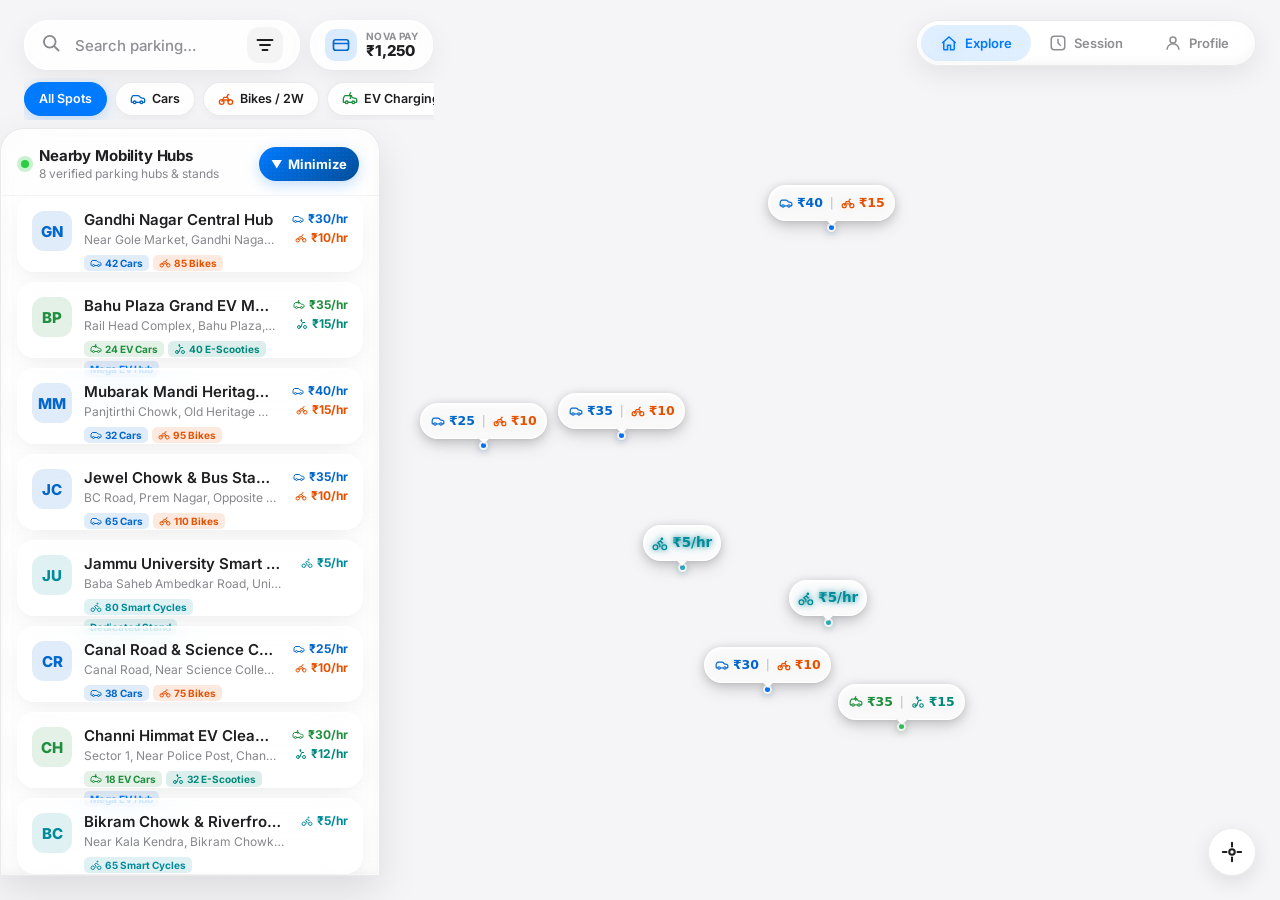
==== index.html @ 757cf5e0 "Add files via upload" ====
<!DOCTYPE html>
<html lang="en">
<head>
  <meta charset="UTF-8">
  <meta name="viewport" content="width=device-width, initial-scale=1.0, maximum-scale=1.0, minimum-scale=1.0, user-scalable=no, viewport-fit=cover">
  <meta name="theme-color" content="#F5F5F7">
  <meta name="apple-mobile-web-app-status-bar-style" content="default">
  <title>Nova Spark Parking — Jammu</title>


  <!-- Inter font (system-font fallback for non-Apple) -->
  <link rel="preconnect" href="https://fonts.googleapis.com">
  <link href="https://fonts.googleapis.com/css2?family=Inter:wght@400;500;600;700;800&display=swap" rel="stylesheet">

  <link rel="stylesheet" href="css/leaflet.css">
  <link rel="stylesheet" href="css/styles.css">
</head>
<body>
<div id="app">

  <!-- ═══════════════════════════════════════════════════════════
       OPTICAL PIPELINE FILTERS & LUCIDE VECTOR ICON LIBRARY
       ═══════════════════════════════════════════════════════════ -->
  <svg class="optical-filters-svg" style="position:absolute;width:0;height:0;pointer-events:none;" aria-hidden="true">
    <defs>
      <!-- Snell's Law Refraction Optical Filter (IOR = 1.50) -->
      <filter id="liquid-refraction" x="-10%" y="-10%" width="120%" height="120%">
        <feTurbulence type="fractalNoise" baseFrequency="0.04" numOctaves="2" result="noise" />
        <feDisplacementMap in="SourceGraphic" in2="noise" scale="6" xChannelSelector="R" yChannelSelector="G" />
      </filter>

      <!-- Lucide Vector Icons (Zero Emojis System) -->
      <g id="icon-car">
        <path d="M19 17h2c.6 0 1-.4 1-1v-3c0-.9-.7-1.7-1.5-1.9C18.7 10.6 16 10 16 10s-1.3-1.4-2.2-2.3c-.5-.4-1.1-.7-1.8-.7H5c-.6 0-1.1.4-1.4.9l-1.4 2.9A3.7 3.7 0 0 0 2 12v4c0 .6.4 1 1 1h2"/>
        <circle cx="7" cy="17" r="2"/>
        <path d="M9 17h6"/>
        <circle cx="17" cy="17" r="2"/>
      </g>

      <g id="icon-moto">
        <circle cx="5.5" cy="16.5" r="3.5"/>
        <circle cx="18.5" cy="16.5" r="3.5"/>
        <path d="M5.5 16.5l3.5-7h5l3 4.5h1.5"/>
        <path d="M9 13.5h5l2 3"/>
        <path d="M13 9.5l2-4h2"/>
      </g>

      <g id="icon-motorcycle">
        <circle cx="5.5" cy="16.5" r="3.5"/>
        <circle cx="18.5" cy="16.5" r="3.5"/>
        <path d="M5.5 16.5l3.5-7h5l3 4.5h1.5"/>
        <path d="M9 13.5h5l2 3"/>
        <path d="M13 9.5l2-4h2"/>
      </g>

      <g id="icon-ev">
        <path d="M19 17h2c.6 0 1-.4 1-1v-3c0-.9-.7-1.7-1.5-1.9C18.7 10.6 16 10 16 10s-1.3-1.4-2.2-2.3c-.5-.4-1.1-.7-1.8-.7H5c-.6 0-1.1.4-1.4.9l-1.4 2.9A3.7 3.7 0 0 0 2 12v4c0 .6.4 1 1 1h2"/>
        <circle cx="7" cy="17" r="2"/>
        <path d="M9 17h6"/>
        <circle cx="17" cy="17" r="2"/>
        <path d="M13 2l-2 5h3l-2 5"/>
      </g>

      <g id="icon-ev-car">
        <path d="M19 17h2c.6 0 1-.4 1-1v-3c0-.9-.7-1.7-1.5-1.9C18.7 10.6 16 10 16 10s-1.3-1.4-2.2-2.3c-.5-.4-1.1-.7-1.8-.7H5c-.6 0-1.1.4-1.4.9l-1.4 2.9A3.7 3.7 0 0 0 2 12v4c0 .6.4 1 1 1h2"/>
        <circle cx="7" cy="17" r="2"/>
        <path d="M9 17h6"/>
        <circle cx="17" cy="17" r="2"/>
        <path d="M12 2l-2 4h3l-2 4"/>
      </g>

      <g id="icon-escooty">
        <circle cx="6" cy="18" r="3"/>
        <circle cx="18" cy="18" r="3"/>
        <path d="M6 18h4l3-9h4"/>
        <path d="M15 9h3"/>
        <path d="M11 2l-1.5 3h2.5l-1.5 3"/>
      </g>

      <g id="icon-bicycle">
        <circle cx="18.5" cy="17.5" r="3.5"/>
        <circle cx="5.5" cy="17.5" r="3.5"/>
        <circle cx="15" cy="5" r="1"/>
        <path d="M12 17.5V14l-3-3 4-3 2 3h2"/>
      </g>

      <g id="icon-satellite">
        <path d="M13 7 9 3 5 7l4 4"/>
        <path d="m17 11 4 4-4 4-4-4"/>
        <path d="m8 12 4 4 6-6-4-4Z"/>
        <path d="m16 8 3-3"/>
        <path d="M9 21a6 6 0 0 0-6-6"/>
      </g>

      <g id="icon-shield">
        <path d="M12 22s8-4 8-10V5l-8-3-8 3v7c0 6 8 10 8 10z"/>
      </g>

      <g id="icon-route">
        <circle cx="6" cy="19" r="3"/>
        <path d="M9 19h8.5a4.5 4.5 0 0 0 0-9H11a4.5 4.5 0 0 1 0-9H18"/>
      </g>

      <g id="icon-lock">
        <rect x="3" y="11" width="18" height="11" rx="2" ry="2"/>
        <path d="M7 11V7a5 5 0 0 1 10 0v4"/>
      </g>

      <g id="icon-moon">
        <path d="M21 12.79A9 9 0 1 1 11.21 3 7 7 0 0 0 21 12.79z"/>
      </g>

      <g id="icon-sun">
        <circle cx="12" cy="12" r="5"/>
        <line x1="12" y1="1" x2="12" y2="3"/>
        <line x1="12" y1="21" x2="12" y2="23"/>
        <line x1="4.22" y1="4.22" x2="5.64" y2="5.64"/>
        <line x1="18.36" y1="18.36" x2="19.78" y2="19.78"/>
        <line x1="1" y1="12" x2="3" y2="12"/>
        <line x1="21" y1="12" x2="23" y2="12"/>
        <line x1="4.22" y1="19.78" x2="5.64" y2="18.36"/>
        <line x1="18.36" y1="5.64" x2="19.78" y2="4.22"/>
      </g>

      <g id="icon-star">
        <polygon points="12 2 15.09 8.26 22 9.27 17 14.14 18.18 21.02 12 17.77 5.82 21.02 7 14.14 2 9.27 8.91 8.26 12 2"/>
      </g>

      <g id="icon-check">
        <polyline points="20 6 9 17 4 12"/>
      </g>
    </defs>
  </svg>

  <!-- ═══════════════════════════════════════════════════════════
       SCREEN 1 · HOME / MAP VIEW  (The Discovery Layer)
       ═══════════════════════════════════════════════════════════ -->
  <section id="screen-home" class="screen active">

    <!-- Full-bleed map base layer -->
    <div id="map-container"></div>

    <!-- ── Soft Top Blending Scrim Gradient ──────────────────── -->
    <div class="home-top-scrim"></div>

    <!-- ── Floating Top Glass Header (Search + Live Wallet Balance) ── -->
    <div class="home-top-header">
      <div class="glass-search-bar liquid-glass squircle-24">
        <div class="search-icon">
          <svg width="20" height="20" viewBox="0 0 24 24" fill="none" stroke="currentColor" stroke-width="2.2" stroke-linecap="round">
            <circle cx="10.5" cy="10.5" r="7"/><path d="M15.5 15.5L21 21"/>
          </svg>
        </div>
        <input type="text" class="search-input" size="1" placeholder="Search parking…">
        <button class="filter-toggle spring-btn" id="filterBtn" aria-label="Filters">
          <svg width="20" height="20" viewBox="0 0 24 24" fill="none" stroke="currentColor" stroke-width="2.2" stroke-linecap="round">
            <path d="M3 6h18M6 12h12M9 18h6"/>
          </svg>
        </button>
      </div>

      <!-- Home Screen Live Wallet Balance Pill -->
      <button class="home-wallet-pill liquid-glass squircle-24 spring-btn" id="homeWalletBtn" aria-label="Wallet Balance">
        <div class="hwp-chip">
          <svg width="18" height="18" viewBox="0 0 24 24" fill="none" stroke="currentColor" stroke-width="2.2" stroke-linecap="round" stroke-linejoin="round">
            <rect x="2" y="5" width="20" height="14" rx="3"/>
            <line x1="2" y1="10" x2="22" y2="10"/>
          </svg>
        </div>
        <div class="hwp-text">
          <span class="hwp-sub">Nova Pay</span>
          <span class="hwp-val" id="homeWalletVal">₹1,250</span>
        </div>
      </button>
    </div>

    <!-- ── Quick-Filter Pills (Unified 4-Vehicle System · Smooth Scroll) ── -->
    <div class="filter-pills" id="filterPillsTrack">
      <button class="pill active spring-btn" data-filter="all">All Spots</button>
      <button class="pill pill-veh pill-car spring-btn" data-filter="car">
        <svg class="pill-v-icon" width="16" height="16" viewBox="0 0 24 24" fill="none" stroke="currentColor" stroke-width="2"><use href="#icon-car"/></svg>
        <span>Cars</span>
      </button>
      <button class="pill pill-veh pill-moto spring-btn" data-filter="bike">
        <svg class="pill-v-icon" width="16" height="16" viewBox="0 0 24 24" fill="none" stroke="currentColor" stroke-width="2"><use href="#icon-moto"/></svg>
        <span>Bikes / 2W</span>
      </button>
      <button class="pill pill-veh pill-ev spring-btn" data-filter="ev">
        <svg class="pill-v-icon" width="16" height="16" viewBox="0 0 24 24" fill="none" stroke="currentColor" stroke-width="2"><use href="#icon-ev"/></svg>
        <span>EV Charging</span>
      </button>
      <button class="pill pill-veh pill-bicycle spring-btn" data-filter="bicycle">
        <svg class="pill-v-icon" width="16" height="16" viewBox="0 0 24 24" fill="none" stroke="currentColor" stroke-width="2"><use href="#icon-bicycle"/></svg>
        <span>Bicycles</span>
      </button>
      <button class="pill pill-veh pill-mega spring-btn" data-filter="megahub">
        <svg class="pill-v-icon" width="16" height="16" viewBox="0 0 24 24" fill="none" stroke="currentColor" stroke-width="2"><circle cx="12" cy="12" r="10"/><path d="m4.93 4.93 4.24 4.24M14.83 9.17l4.24-4.24M14.83 14.83l4.24 4.24M9.17 14.83l-4.24 4.24"/></svg>
        <span>Mega Hubs</span>
      </button>
      <button class="pill spring-btn" data-filter="price">Under ₹25/hr</button>
      <button class="pill spring-btn" data-filter="covered">Covered</button>
      <button class="pill spring-btn" id="satelliteToggle">
        <svg class="pill-v-icon" width="16" height="16" viewBox="0 0 24 24" fill="none" stroke="currentColor" stroke-width="2"><use href="#icon-satellite"/></svg>
        <span>Satellite</span>
      </button>
      <button class="pill spring-btn" id="mapEngineQuickToggle" title="Toggle between Apple Vector and Google Maps">
        <svg class="pill-v-icon" width="16" height="16" viewBox="0 0 24 24" fill="none" stroke="currentColor" stroke-width="2"><use href="#icon-route"/></svg>
        <span id="meqtLabel">Google Map</span>
      </button>
      <button class="pill carplay-pill spring-btn" id="carplayToggle">
        <svg class="pill-v-icon" width="16" height="16" viewBox="0 0 24 24" fill="none" stroke="currentColor" stroke-width="2"><use href="#icon-car"/></svg>
        <span>In-Car</span>
      </button>
      <button class="pill theme-pill spring-btn" id="themeQuickToggle">
        <svg class="pill-v-icon" width="16" height="16" viewBox="0 0 24 24" fill="none" stroke="currentColor" stroke-width="2"><use href="#icon-moon"/></svg>
        <span>Dark</span>
      </button>
    </div>

    <!-- ── CarPlay / Android Auto In-Car HUD ─────────────────── -->
    <div id="carplayDashboard" class="carplay-hud liquid-glass squircle-24" style="display:none;">
      <div class="hud-top-bar">
        <div class="hud-status">
          <span class="hud-car-badge">CarPlay Connected</span>
          <span class="hud-dot plusLighter"></span>
          <span class="hud-net">5G GPS Active</span>
        </div>
        <button class="hud-close spring-btn" id="carplayCloseBtn" title="Exit In-Car Mode">Exit</button>
      </div>

      <div class="hud-main-card">
        <div class="hud-badge-vacant plusLighter">Verified Vacant Driveway</div>
        <h2 class="hud-spot-title" id="hudSpotTitle">Canal Road &amp; Science College Hub</h2>
        <p class="hud-spot-sub" id="hudSpotSub">Canal Road, Near Science College, Jammu • 3 min away (1.5 km)</p>

        <div class="hud-metrics">
          <div class="hud-metric liquid-glass squircle-g2">
            <span class="hud-m-val" id="hudPrice">₹25/hr</span>
            <span class="hud-m-lbl">Rate</span>
          </div>
          <div class="hud-metric liquid-glass squircle-g2">
            <span class="hud-m-val" id="hudEta">3 min</span>
            <span class="hud-m-lbl">ETA</span>
          </div>
          <div class="hud-metric liquid-glass squircle-g2">
            <span class="hud-m-val" id="hudDist">1.5 km</span>
            <span class="hud-m-lbl">Distance</span>
          </div>
        </div>

        <a class="hud-nav-btn spring-btn squircle-18" id="hudNavAction" href="https://www.google.com/maps/dir/?api=1&destination=32.7268,74.8432" target="_blank" rel="noopener">
          <svg width="22" height="22" viewBox="0 0 24 24" fill="none" stroke="currentColor" stroke-width="2.5" stroke-linecap="round" stroke-linejoin="round">
            <polygon points="3 11 22 2 13 21 11 13 3 11"></polygon>
          </svg>
          <span>Start Turn-by-Turn GPS</span>
        </a>

        <div class="hud-quick-actions">
          <button class="hud-qa-btn spring-btn squircle-12" id="hudQuickBookBtn">
            <svg width="18" height="18" viewBox="0 0 24 24" fill="none" stroke="currentColor" stroke-width="2"><rect x="3" y="4" width="18" height="18" rx="2"/><line x1="16" y1="2" x2="16" y2="6"/><line x1="8" y1="2" x2="8" y2="6"/><line x1="3" y1="10" x2="21" y2="10"/></svg>
            <span>Reserve 2h</span>
          </button>
          <a class="hud-qa-btn spring-btn squircle-12" href="tel:+919419123456">
            <svg width="18" height="18" viewBox="0 0 24 24" fill="none" stroke="currentColor" stroke-width="2"><path d="M22 16.92v3a2 2 0 01-2.18 2 19.79 19.79 0 01-8.63-3.07 19.5 19.5 0 01-6-6 19.79 19.79 0 01-3.07-8.67A2 2 0 014.11 2h3a2 2 0 012 1.72 12.84 12.84 0 00.7 2.81 2 2 0 01-.45 2.11L8.09 9.91a16 16 0 006 6l1.27-1.27a2 2 0 012.11-.45 12.84 12.84 0 002.81.7A2 2 0 0122 16.92z"/></svg>
            <span>Call Host</span>
          </a>
        </div>
      </div>
    </div>

    <!-- ── Recenter FAB ──────────────────────────────────────── -->
    <button class="recenter-fab liquid-glass squircle-g2 spring-btn" id="recenterBtn" aria-label="Re-center map">
      <svg width="22" height="22" viewBox="0 0 24 24" fill="none" stroke="currentColor" stroke-width="2.2" stroke-linecap="round" stroke-linejoin="round">
        <circle cx="12" cy="12" r="3"/><path d="M12 2v4M12 18v4M2 12h4M18 12h4"/>
      </svg>
    </button>

    <!-- ═══ Bottom Sheet / Desktop Left Floating Drawer ════════════ -->
    <div id="booking-sheet" class="bottom-sheet liquid-glass">

      <!-- Drag handle (36px x 5px) -->
      <div class="sheet-handle-area" id="sheetHandle"><div class="sheet-handle"></div></div>

      <!-- Persistent Bar Header (Dock state toggle & info) -->
      <div class="sheet-bar-header" id="sheetBarHeader">
        <div class="sbh-info">
          <span class="sbh-status-dot"></span>
          <div class="sbh-text-wrap">
            <span class="sbh-title" id="sbhTitle">8 Prime Hubs Available</span>
            <span class="sbh-sub" id="sbhSub">Jammu City · from ₹5/hr</span>
          </div>
        </div>
        <button class="sheet-toggle-btn spring-btn" id="sheetToggleBtn" aria-label="Toggle Driveways Sheet">
          <span class="stb-chevron" id="stbChevron">▲</span>
          <span class="stb-label" id="stbLabel">Open Spots</span>
        </button>
      </div>

      <!-- ·· PEEK STATE — nearby spots list (NO duplicate title) ··· -->
      <div class="sheet-peek" id="sheetPeek">
        <div class="spots-scroll" id="spotsList"><!-- JS populates 68px rows --></div>
      </div>

      <!-- ·· DETAIL STATE — single-spot booking ·············· -->
      <div class="sheet-detail" id="sheetDetail" style="display:none">

        <!-- Top Navigation Bar in Detail Drawer -->
        <div class="detail-nav-bar">
          <button class="back-btn spring-btn" id="sheetBackBtn">
            <svg width="20" height="20" viewBox="0 0 24 24" fill="none" stroke="currentColor" stroke-width="2.5" stroke-linecap="round" stroke-linejoin="round">
              <path d="M15 18l-6-6 6-6"/>
            </svg>
            <span>Back</span>
          </button>
          <button class="minimize-pill-btn spring-btn" id="sheetMinimizeBtn">
            <svg width="16" height="16" viewBox="0 0 24 24" fill="none" stroke="currentColor" stroke-width="2.2" stroke-linecap="round" stroke-linejoin="round">
              <path d="M4 14h6m0 0v6m0-6L3 21m17-7h-6m0 0v6m0-6l7 7"/>
            </svg>
            <span>Minimize</span>
          </button>
        </div>

        <!-- Header Block with 22.37% Squircle P Icon -->
        <div class="detail-header">
          <div class="detail-thumb squircle-g2" id="detailThumb">
            <span class="detail-p-letter">P</span>
          </div>
          <div class="detail-title-block">
            <h2 class="detail-name" id="detailName">Canal Road &amp; Science College Hub</h2>
            <p  class="detail-addr" id="detailAddr">Canal Road, Near Science College, Jammu</p>
            <div class="detail-stars">
              <svg class="star-icon" width="16" height="16" viewBox="0 0 24 24" fill="#FF9F0A" stroke="#FF9F0A" stroke-width="1.5"><use href="#icon-star"/></svg>
              <span class="star-rating-val" id="detailStarVal">4.9</span>
              <span class="star-count" id="detailCount">(79)</span>
            </div>
          </div>
        </div>

        <!-- 2-Column Responsive Vehicle Category Selector (Equal Minmax Grid) -->
        <div class="veh-choice-selector" id="vehChoiceSelector">
          <button type="button" class="vcs-card active spring-btn" data-veh="car" id="vcsChoiceCar">
            <div class="vcs-card-top">
              <div class="vcs-icon">
                <svg width="20" height="20" viewBox="0 0 24 24" fill="none" stroke="currentColor" stroke-width="2"><use href="#icon-car"/></svg>
              </div>
              <div class="vcs-price" id="vcsCarPrice">₹25/hr</div>
            </div>
            <div class="vcs-meta">
              <span class="vcs-label">Car Parking</span>
              <span class="vcs-avail" id="vcsCarAvail">38 Spots Vacant • ₹25/hr</span>
            </div>
          </button>

          <button type="button" class="vcs-card spring-btn" data-veh="bike" id="vcsChoiceBike">
            <div class="vcs-card-top">
              <div class="vcs-icon vcs-bike-icon">
                <svg width="20" height="20" viewBox="0 0 24 24" fill="none" stroke="currentColor" stroke-width="2"><use href="#icon-moto"/></svg>
              </div>
              <div class="vcs-price" id="vcsBikePrice">₹10/hr</div>
            </div>
            <div class="vcs-meta">
              <span class="vcs-label">Bike / 2-Wheeler</span>
              <span class="vcs-avail" id="vcsBikeAvail">75 Spots Vacant • ₹10/hr</span>
            </div>
          </button>
        </div>

        <!-- 3D Driveway Bay Isometric Blueprint Card -->
        <div class="driveway-3d-box liquid-glass squircle-24">
          <div class="d3d-header">
            <div class="d3d-badge plusLighter">
              <span class="d3d-live-pulse plusLighter"></span>
              <span>3D DRIVEWAY BAY</span>
            </div>
            <div class="d3d-dim" id="d3dDim">5.5m × 2.8m • Open &amp; Paved Courtyard</div>
          </div>
          <div class="d3d-canvas-wrap">
            <div class="d3d-isometric-stage" id="d3dIsoStage">
              <div class="d3d-isometric-bay" id="d3dIsoBay">
                <div class="d3d-floor-plate">
                  <div class="d3d-floor-grid"></div>
                  <div class="d3d-boundary-line line-l"></div>
                  <div class="d3d-boundary-line line-r"></div>
                  <div class="d3d-wheel-stop"></div>
                  <div class="d3d-slot-number" id="d3dSlotNum">BAY #6</div>
                </div>
                <!-- 3D Holographic Wireframe -->
                <div class="d3d-vehicle-holo" id="d3dVehicleHolo">
                  <!-- Wireframe SVG injected by JS -->
                </div>
                <div class="d3d-roof-canopy" id="d3dRoofCanopy"></div>
              </div>
            </div>
            <div class="d3d-status-badge plusLighter" id="d3dFitBadge">
              <svg width="14" height="14" viewBox="0 0 24 24" fill="none" stroke="currentColor" stroke-width="2.5" style="display:inline-block; vertical-align:middle; margin-right:4px;"><use href="#icon-check"/></svg>
              <span>Verified SUV &amp; Sedan Bay</span>
            </div>
          </div>
        </div>

        <!-- 3-Column Quick Stats -->
        <div class="detail-metrics">
          <div class="metric liquid-glass squircle-g2">
            <span class="m-val" id="mDist">1.5 km</span>
            <span class="m-lbl">DISTANCE</span>
          </div>
          <div class="metric liquid-glass squircle-g2">
            <span class="m-val" id="mPrice">₹25/hr</span>
            <span class="m-lbl">PRICE</span>
          </div>
          <div class="metric liquid-glass squircle-g2">
            <span class="m-val" id="mType">
              <svg width="16" height="16" viewBox="0 0 24 24" fill="none" stroke="currentColor" stroke-width="2" style="display:inline-block; vertical-align:middle; margin-right:4px;"><use href="#icon-car"/></svg>
              <span>Car Bay</span>
            </span>
            <span class="m-lbl">TYPE</span>
          </div>
        </div>

        <!-- Feature Tags with Lucide Vectors (ZERO EMOJIS) -->
        <div class="detail-tags" id="detailTags">
          <!-- Populated by JS with Lucide vector chips -->
        </div>

        <!-- Verified Host Card (68px Apple Row) -->
        <div class="detail-host liquid-glass squircle-g2 row-68">
          <div class="host-avatar squircle-g2" id="hostAvatar">CR</div>
          <div class="host-text">
            <div class="host-name" id="hostName">Priya &amp; Vikram D.</div>
            <div class="host-sub">
              <span>Verified Host • 4.9</span>
              <svg class="host-star-mini" width="12" height="12" viewBox="0 0 24 24" fill="#FF9F0A" stroke="#FF9F0A" stroke-width="1.5" style="display:inline-block; vertical-align:middle; margin:0 1px;"><use href="#icon-star"/></svg>
              <span>(120 reviews)</span>
            </div>
          </div>
          <div class="host-verified-badge plusLighter">
            <svg width="22" height="22" viewBox="0 0 24 24" fill="none" stroke="#34C759" stroke-width="2.5" stroke-linecap="round" stroke-linejoin="round">
              <circle cx="12" cy="12" r="10"/><path d="M9 12l2 2 4-4"/>
            </svg>
          </div>
        </div>

        <!-- iOS Segmented Duration Control with Sliding Liquid Glass Pill -->
        <div class="duration-picker">
          <h4>Select Duration</h4>
          <div class="dur-options-track" id="durTrack">
            <div class="dur-active-pill" id="durActivePill"></div>
            <button class="dur-btn spring-btn" data-hrs="1">1 hr</button>
            <button class="dur-btn spring-btn active" data-hrs="2">2 hrs</button>
            <button class="dur-btn spring-btn" data-hrs="4">4 hrs</button>
            <button class="dur-btn spring-btn" data-hrs="8">8 hrs</button>
          </div>
        </div>

        <!-- Live Invoice Checkout Summary -->
        <div class="booking-summary liquid-glass squircle-18">
          <div class="sum-row"><span>Parking (2 hrs)</span><span id="sumSub">₹50</span></div>
          <div class="sum-row"><span>Service Fee</span><span id="sumFee">₹5</span></div>
          <div class="sum-divider"></div>
          <div class="sum-row total"><span>Total</span><span id="sumTotal">₹55</span></div>
        </div>

        <!-- Primary CTA with Specular Sheen & Tactile Physics -->
        <button class="cta-btn liquid-glass squircle-18 spring-btn" id="bookNowBtn">
          <span class="cta-label plusLighter" id="ctaLabel">Book Now — ₹55</span>
          <div class="cta-sheen-highlight"></div>
        </button>

      </div><!-- /sheet-detail -->
    </div><!-- /bottom-sheet -->
  </section>


  <!-- ═══════════════════════════════════════════════════════════
       SCREEN 2 · ACTIVE PARKING SESSION  (The Status Layer)
       ═══════════════════════════════════════════════════════════ -->
  <section id="screen-session" class="screen">
    <div class="screen-bg session-bg"></div>
    <div class="screen-scroll">

      <header class="screen-hdr"><h1 class="large-title">Active Session</h1></header>

      <!-- Empty state -->
      <div class="empty-state" id="emptySession">
        <svg width="80" height="80" viewBox="0 0 80 80" fill="none" stroke="rgba(255,255,255,.25)" stroke-width="2">
          <rect x="10" y="22" width="60" height="36" rx="8"/><circle cx="28" cy="54" r="7"/><circle cx="52" cy="54" r="7"/>
        </svg>
        <h3>No Active Session</h3>
        <p>Book a parking spot from the Explore tab</p>
        <button class="cta-btn spring-btn squircle" id="findParkingBtn" style="margin-top: 18px; width: 180px; height: 46px; font-size: 15px;">
          <span class="cta-label">Find Parking</span>
        </button>
      </div>

      <!-- Active state (hidden until a booking is placed) -->
      <div class="session-live" id="sessionLive" style="display:none">
        <div class="session-col-timer">
          <!-- Countdown ring -->
          <div class="timer-wrap">
            <svg class="timer-svg" viewBox="0 0 200 200">
              <circle class="ring-bg"   cx="100" cy="100" r="88"/>
              <circle class="ring-fill" cx="100" cy="100" r="88" id="ringFill"/>
            </svg>
            <div class="timer-inner">
              <div class="timer-val" id="timerVal">01:58:32</div>
              <div class="timer-lbl">Remaining</div>
            </div>
          </div>

          <!-- Digital pass -->
          <div class="pass-card liquid-glass squircle">
            <div class="pass-hdr">
              <span class="pass-title">Digital Entry Pass</span>
              <span class="pass-badge">ACTIVE</span>
            </div>
            <div class="qr-box squircle" id="qrBox"><!-- JS generates pattern --></div>
            <div class="pass-id" id="passId">NSPK-2026-JMU-4829</div>
          </div>
        </div>

        <div class="session-col-info">
          <!-- Info card -->
          <div class="session-card liquid-glass squircle">
            <div class="sc-name"   id="scName">Sharma Residence Driveway</div>
            <div class="sc-addr"   id="scAddr">42 Gandhi Nagar, Jammu</div>
            <div class="sc-meta">
              <div class="sc-mi"><span class="sc-ml">Started</span><span class="sc-mv" id="scStart">10:30 AM</span></div>
              <div class="sc-mi"><span class="sc-ml">Ends At</span><span class="sc-mv" id="scEnd">12:30 PM</span></div>
              <div class="sc-mi"><span class="sc-ml">Spot #</span><span class="sc-mv" id="scSpot">A-12</span></div>
            </div>
          </div>

          <!-- Action buttons -->
          <div class="session-actions">
            <button class="sa-btn nav-sa liquid-glass squircle spring-btn" id="navBtn">
              <svg width="24" height="24" viewBox="0 0 24 24" fill="currentColor"><path d="M3 11l19-9-9 19-2-8-8-2z"/></svg>
              <span>Navigate</span>
            </button>
            <button class="sa-btn ext-sa liquid-glass squircle spring-btn" id="extBtn">
              <svg width="24" height="24" viewBox="0 0 24 24" fill="none" stroke="currentColor" stroke-width="2" stroke-linecap="round">
                <circle cx="12" cy="12" r="10"/><path d="M12 6v6l4 2"/>
              </svg>
              <span>Extend</span>
            </button>
            <button class="sa-btn end-sa liquid-glass squircle spring-btn" id="endBtn">
              <svg width="24" height="24" viewBox="0 0 24 24" fill="currentColor"><rect x="6" y="6" width="12" height="12" rx="2"/></svg>
              <span>End</span>
            </button>
          </div>
        </div>
      </div><!-- /session-live -->
    </div><!-- /screen-scroll -->
  </section>


  <!-- ═══════════════════════════════════════════════════════════
       SCREEN 3 · USER PROFILE & SETTINGS
       ═══════════════════════════════════════════════════════════ -->
  <section id="screen-profile" class="screen">
    <div class="screen-bg profile-bg"></div>
    <div class="screen-scroll">

      <header class="screen-hdr"><h1 class="large-title">Profile</h1></header>

      <!-- Desktop Two-Column Responsive Settings Architecture -->
      <div class="profile-desktop-grid">
        <!-- Left Column: User Profile, Wallet & Appearance -->
        <div class="profile-col-left">
          <!-- User card -->
          <div class="user-card liquid-glass squircle">
            <div class="uc-avatar"><span>AK</span></div>
            <div class="uc-info">
              <h2>Arjun Kapoor</h2>
              <p>arjun.kapoor@email.com</p>
            </div>
            <button class="uc-edit" aria-label="Edit profile">
              <svg width="24" height="24" viewBox="0 0 24 24" fill="none" stroke="currentColor" stroke-width="2" stroke-linecap="round" stroke-linejoin="round">
                <path d="M15 6l3 3M9 18l-3 1 1-3L16 7l2 2-9 9z"/>
              </svg>
            </button>
          </div>

          <!-- Wallet -->
          <div class="wallet-card liquid-glass squircle">
            <div class="wc-top"><span class="wc-label">Wallet Balance</span><span class="wc-badge">Nova Pay</span></div>
            <div class="wc-bal">₹1,250</div>
            <button class="wc-add spring-btn squircle">+ Add Money</button>
          </div>
        </div>

        <!-- Right Column: Vehicles, Bookings & Settings -->
        <div class="profile-col-right">
          <!-- Vehicles -->
          <div class="prof-section">
            <h3 class="sec-title">My Vehicles</h3>
            <div class="list-card liquid-glass squircle">
              <div class="row-68">
                <div class="prof-veh-icon squircle-g2" style="background:var(--vehicle-car-bg); color:var(--vehicle-car-fg);">
                  <svg width="20" height="20" viewBox="0 0 24 24" fill="none" stroke="currentColor" stroke-width="2"><use href="#icon-car"/></svg>
                </div>
                <div class="row-body"><div class="row-t">Hyundai Creta</div><div class="row-s">JK02 AB 1234 · White · Car</div></div>
                <span class="badge-primary">Primary</span>
              </div>
              <div class="row-sep"></div>
              <div class="row-68">
                <div class="prof-veh-icon squircle-g2" style="background:var(--vehicle-car-bg); color:var(--vehicle-car-fg);">
                  <svg width="20" height="20" viewBox="0 0 24 24" fill="none" stroke="currentColor" stroke-width="2"><use href="#icon-car"/></svg>
                </div>
                <div class="row-body"><div class="row-t">Maruti Swift</div><div class="row-s">JK02 CD 5678 · Silver · Car</div></div>
                <svg class="row-chev" width="20" height="20" viewBox="0 0 24 24" fill="none" stroke="currentColor" stroke-width="2" stroke-linecap="round"><path d="M9 18l6-6-6-6"/></svg>
              </div>
              <div class="row-sep"></div>
              <div class="row-68">
                <div class="prof-veh-icon squircle-g2" style="background:var(--vehicle-moto-bg); color:var(--vehicle-moto-fg);">
                  <svg width="20" height="20" viewBox="0 0 24 24" fill="none" stroke="currentColor" stroke-width="2"><use href="#icon-moto"/></svg>
                </div>
                <div class="row-body"><div class="row-t">Honda Activa 6G</div><div class="row-s">JK02 EF 9012 · Blue · 2-Wheeler</div></div>
                <svg class="row-chev" width="20" height="20" viewBox="0 0 24 24" fill="none" stroke="currentColor" stroke-width="2" stroke-linecap="round"><path d="M9 18l6-6-6-6"/></svg>
              </div>
            </div>
          </div>

          <!-- Booking History -->
          <div class="prof-section">
            <h3 class="sec-title">Recent Bookings</h3>
            <div class="list-card liquid-glass squircle">
              <div class="row-68">
                <div class="row-icon ok">
                  <svg width="20" height="20" viewBox="0 0 24 24" fill="none" stroke="#34C759" stroke-width="2.5" stroke-linecap="round" stroke-linejoin="round">
                    <circle cx="12" cy="12" r="10"/><polyline points="20 6 9 17 4 12"/>
                  </svg>
                </div>
                <div class="row-body">
                  <div class="row-t">Sharma Residence</div>
                  <div class="row-s">
                    <span>Oct 12 · 2 hrs · ₹65 · </span>
                    <svg width="14" height="14" viewBox="0 0 24 24" fill="none" stroke="currentColor" stroke-width="2" style="display:inline-block; vertical-align:middle; margin:0 2px;"><use href="#icon-car"/></svg>
                    <span>Car</span>
                  </div>
                </div>
                <span class="badge-ok">Completed</span>
              </div>
              <div class="row-sep"></div>
              <div class="row-68">
                <div class="row-icon ok">
                  <svg width="20" height="20" viewBox="0 0 24 24" fill="none" stroke="#34C759" stroke-width="2.5" stroke-linecap="round" stroke-linejoin="round">
                    <circle cx="12" cy="12" r="10"/><polyline points="20 6 9 17 4 12"/>
                  </svg>
                </div>
                <div class="row-body">
                  <div class="row-t">Canal Road Garden</div>
                  <div class="row-s">
                    <span>Oct 10 · 3 hrs · ₹60 · </span>
                    <svg width="14" height="14" viewBox="0 0 24 24" fill="none" stroke="currentColor" stroke-width="2" style="display:inline-block; vertical-align:middle; margin:0 2px;"><use href="#icon-moto"/></svg>
                    <span>2W</span>
                  </div>
                </div>
                <span class="badge-ok">Completed</span>
              </div>
              <div class="row-sep"></div>
              <div class="row-68">
                <div class="row-icon cancel">
                  <svg width="20" height="20" viewBox="0 0 24 24" fill="none" stroke="#FF3B30" stroke-width="2.5" stroke-linecap="round">
                    <circle cx="12" cy="12" r="10"/><line x1="15" y1="9" x2="9" y2="15"/><line x1="9" y1="9" x2="15" y2="15"/>
                  </svg>
                </div>
                <div class="row-body"><div class="row-t">Gandhi Nagar Spot</div><div class="row-s">Oct 8 · Cancelled · ₹0</div></div>
                <span class="badge-cancel">Cancelled</span>
              </div>
            </div>
          </div>

          <!-- Settings & Preferences -->
          <div class="prof-section">
            <h3 class="sec-title">Settings &amp; Preferences</h3>
            <div class="list-card liquid-glass squircle">
              <div class="row-52" id="pushNotificationsRow" style="cursor:pointer;">
                <div class="row-icon"><svg width="24" height="24" viewBox="0 0 24 24" fill="none" stroke="currentColor" stroke-width="2"><path d="M18 8A6 6 0 006 8c0 7-3 9-3 9h18s-3-2-3-9"/><path d="M13.73 21a2 2 0 01-3.46 0"/></svg></div>
                <div class="row-body"><div class="row-t">Push Notifications</div></div>
                <svg class="row-chev" width="20" height="20" viewBox="0 0 24 24" fill="none" stroke="rgba(255,255,255,.4)" stroke-width="2" stroke-linecap="round"><path d="M9 18l6-6-6-6"/></svg>
              </div>
              <div class="row-sep"></div>

              <!-- Appearance Row inside Settings -->
              <div class="row-52">
                <div class="row-icon theme-toggle-icon">
                  <svg class="icon-sun" width="22" height="22" viewBox="0 0 24 24" fill="none" stroke="currentColor" stroke-width="2" stroke-linecap="round" stroke-linejoin="round">
                    <circle cx="12" cy="12" r="5"></circle>
                    <line x1="12" y1="1" x2="12" y2="3"></line>
                    <line x1="12" y1="21" x2="12" y2="23"></line>
                    <line x1="4.22" y1="4.22" x2="5.64" y2="5.64"></line>
                    <line x1="18.36" y1="18.36" x2="19.78" y2="19.78"></line>
                    <line x1="1" y1="12" x2="3" y2="12"></line>
                    <line x1="21" y1="12" x2="23" y2="12"></line>
                    <line x1="4.22" y1="19.78" x2="5.64" y2="18.36"></line>
                    <line x1="18.36" y1="5.64" x2="19.78" y2="4.22"></line>
                  </svg>
                  <svg class="icon-moon" width="22" height="22" viewBox="0 0 24 24" fill="none" stroke="currentColor" stroke-width="2" stroke-linecap="round" stroke-linejoin="round" style="display:none">
                    <path d="M21 12.79A9 9 0 1 1 11.21 3 7 7 0 0 0 21 12.79z"></path>
                  </svg>
                </div>
                <div class="row-body">
                  <div class="row-t">Dark Appearance</div>
                  <div class="row-s" id="themeStatusLabel">Light Theme Active</div>
                </div>
                <label class="apple-switch" for="themeToggleCheckbox">
                  <input type="checkbox" id="themeToggleCheckbox" aria-label="Toggle Dark Appearance">
                  <span class="apple-switch-slider"></span>
                </label>
              </div>
              <div class="row-sep"></div>

              <!-- Map Engine Row inside Settings -->
              <div class="row-52">
                <div class="row-icon">
                  <svg width="22" height="22" viewBox="0 0 24 24" fill="none" stroke="currentColor" stroke-width="2" stroke-linecap="round" stroke-linejoin="round">
                    <polygon points="1 6 1 22 8 18 16 22 23 18 23 2 16 6 8 2 1 6"/>
                    <line x1="8" y1="2" x2="8" y2="18"/>
                    <line x1="16" y1="6" x2="16" y2="22"/>
                  </svg>
                </div>
                <div class="row-body">
                  <div class="row-t">Map Engine</div>
                  <div class="row-s" id="mebActiveBadge">Free Map (Leaflet)</div>
                </div>
                <div class="map-engine-segment" id="mapEngineSegment">
                  <button type="button" class="mes-btn active spring-btn" id="btnEngineFree">Free</button>
                  <button type="button" class="mes-btn spring-btn" id="btnEngineGoogle">Google</button>
                </div>
              </div>
              <div class="row-sep"></div>

              <div class="row-52" id="savedCardsRow" style="cursor:pointer;">
                <div class="row-icon"><svg width="24" height="24" viewBox="0 0 24 24" fill="none" stroke="currentColor" stroke-width="2"><rect x="2" y="5" width="20" height="14" rx="3"/><path d="M2 10h20"/></svg></div>
                <div class="row-body"><div class="row-t">Saved Cards &amp; UPI</div></div>
                <svg class="row-chev" width="20" height="20" viewBox="0 0 24 24" fill="none" stroke="rgba(255,255,255,.4)" stroke-width="2" stroke-linecap="round"><path d="M9 18l6-6-6-6"/></svg>
              </div>
              <div class="row-sep"></div>

              <!-- Dedicated Help Center Row (Opens Chatbot) -->
              <div class="row-52" id="helpCenterRow" style="cursor:pointer;">
                <div class="row-icon help-chat-icon">
                  <svg width="22" height="22" viewBox="0 0 24 24" fill="none" stroke="currentColor" stroke-width="2" stroke-linecap="round" stroke-linejoin="round">
                    <path d="M21 15a2 2 0 0 1-2 2H7l-4 4V5a2 2 0 0 1 2-2h14a2 2 0 0 1 2 2z"></path>
                  </svg>
                </div>
                <div class="row-body">
                  <div class="row-t">Help Center &amp; AI Assistant</div>
                  <div class="row-s" id="helpCenterSub">Tap to chat · Type "API" to toggle Google / Free Map</div>
                </div>
                <div class="hcr-badge" id="hcrBadge">Chat Online</div>
                <svg class="row-chev" width="20" height="20" viewBox="0 0 24 24" fill="none" stroke="rgba(255,255,255,.4)" stroke-width="2" stroke-linecap="round"><path d="M9 18l6-6-6-6"/></svg>
              </div>
              <div class="row-sep"></div>

              <div class="row-52" id="signOutRow" style="cursor:pointer;">
                <div class="row-icon"><svg width="24" height="24" viewBox="0 0 24 24" fill="none" stroke="currentColor" stroke-width="2" stroke-linecap="round"><path d="M9 21H5a2 2 0 01-2-2V5a2 2 0 012-2h4"/><polyline points="16 17 21 12 16 7"/><line x1="21" y1="12" x2="9" y2="12"/></svg></div>
                <div class="row-body"><div class="row-t danger">Sign Out</div></div>
                <span></span>
              </div>
            </div>
          </div>
        </div>
      </div>

      <p class="app-ver">Nova Spark Parking v1.0.0</p>
    </div><!-- /screen-scroll -->
  </section>

  <!-- ═══════════════════════════════════════════════════════════
       HELP CENTER CHATBOT MODAL (Apple iOS Native Assistant)
       ═══════════════════════════════════════════════════════════ -->
  <div id="helpChatbotModal" class="chatbot-modal-overlay">
    <div class="chatbot-window liquid-glass squircle">
      <!-- Chat Header -->
      <div class="chatbot-header">
        <div class="cb-agent-info">
          <div class="cb-avatar">
            <svg width="20" height="20" viewBox="0 0 24 24" fill="none" stroke="currentColor" stroke-width="2">
              <path d="M21 15a2 2 0 0 1-2 2H7l-4 4V5a2 2 0 0 1 2-2h14a2 2 0 0 1 2 2z"></path>
            </svg>
            <span class="cb-online-dot"></span>
          </div>
          <div class="cb-titles">
            <span class="cb-name">Nova Assistant</span>
            <span class="cb-status">Always online · Apple Intelligence</span>
          </div>
        </div>
        <div class="cb-header-right">
          <span class="cb-engine-badge" id="cbEngineBadge">Free Map</span>
          <button type="button" class="cb-close-btn" id="cbCloseBtn" aria-label="Close Assistant">
            <svg width="18" height="18" viewBox="0 0 24 24" fill="none" stroke="currentColor" stroke-width="2.5" stroke-linecap="round"><line x1="18" y1="6" x2="6" y2="18"/><line x1="6" y1="6" x2="18" y2="18"/></svg>
          </button>
        </div>
      </div>

      <!-- Quick Suggestion Pills -->
      <div class="cb-chips-bar" id="cbChipsBar">
        <button type="button" class="cb-chip" data-cmd="API">Switch Map Engine (Type 'API')</button>
        <button type="button" class="cb-chip" data-cmd="API, Google">Enter Google Key (Type 'API, Google')</button>
        <button type="button" class="cb-chip" data-cmd="Mega Hubs">Mega Parking Hubs</button>
        <button type="button" class="cb-chip" data-cmd="Bicycle Parking">Bicycle Spots</button>
      </div>

      <!-- Messages Stream -->
      <div class="cb-messages" id="cbMessages">
        <!-- Messages dynamically rendered here -->
      </div>

      <!-- Input Bar -->
      <form class="cb-input-bar" id="cbForm">
        <input type="text" id="cbInput" class="cb-input" placeholder="Type 'API' to switch map, or ask anything…" autocomplete="off" spellcheck="false">
        <button type="submit" class="cb-send-btn" id="cbSendBtn" aria-label="Send">
          <svg width="18" height="18" viewBox="0 0 24 24" fill="none" stroke="currentColor" stroke-width="2.5" stroke-linecap="round" stroke-linejoin="round">
            <line x1="12" y1="19" x2="12" y2="5"></line>
            <polyline points="5 12 12 5 19 12"></polyline>
          </svg>
        </button>
      </form>
    </div>
  </div>


  <!-- ═══════════════════════════════════════════════════════════
       TAB BAR
       ═══════════════════════════════════════════════════════════ -->
  <nav id="tab-bar" class="tab-bar liquid-glass">
    <div class="tab-slider-pill" id="tabSliderPill"></div>
    <button class="tab active" data-screen="screen-home">
      <svg class="tab-svg" width="24" height="24" viewBox="0 0 24 24" fill="none" stroke="currentColor" stroke-width="2"><path d="M3 12l9-8 9 8"/><path d="M5 10v10a1 1 0 001 1h4v-6h4v6h4a1 1 0 001-1V10"/></svg>
      <span>Explore</span>
    </button>
    <button class="tab" data-screen="screen-session">
      <svg class="tab-svg" width="24" height="24" viewBox="0 0 24 24" fill="none" stroke="currentColor" stroke-width="2"><rect x="3" y="3" width="18" height="18" rx="4"/><path d="M12 7v5l3 3" stroke-linecap="round"/></svg>
      <span>Session</span>
    </button>
    <button class="tab" data-screen="screen-profile">
      <svg class="tab-svg" width="24" height="24" viewBox="0 0 24 24" fill="none" stroke="currentColor" stroke-width="2"><circle cx="12" cy="8" r="4"/><path d="M20 21a8 8 0 10-16 0"/></svg>
      <span>Profile</span>
    </button>
  </nav>

  <!-- ═══════════════════════════════════════════════════════════
       MAP SWITCH TOAST NOTIFICATION
       ═══════════════════════════════════════════════════════════ -->
  <div id="mapSwitchNotice" class="map-switch-toast liquid-glass squircle-24" style="display:none">
    <div class="msn-icon-wrap">
      <svg width="20" height="20" viewBox="0 0 24 24" fill="none" stroke="currentColor" stroke-width="2.2" stroke-linecap="round" stroke-linejoin="round">
        <polygon points="1 6 1 22 8 18 16 22 23 18 23 2 16 6 8 2 1 6"/>
        <line x1="8" y1="2" x2="8" y2="18"/>
        <line x1="16" y1="6" x2="16" y2="22"/>
      </svg>
    </div>
    <div class="msn-body">
      <div id="msnTitle" class="msn-title">Map Switched!</div>
      <div id="msnSub" class="msn-sub">Map engine updated</div>
    </div>
    <button id="msnViewMapBtn" class="msn-btn spring-btn" type="button">View</button>
  </div>

  <!-- ═══════════════════════════════════════════════════════════
       BOOKING CONFIRMATION OVERLAY
       ═══════════════════════════════════════════════════════════ -->
  <div id="confirmOverlay" class="overlay">
    <div class="confirm-card liquid-glass squircle">
      <div class="confirm-check">
        <svg width="64" height="64" viewBox="0 0 64 64" fill="none" stroke="#34C759" stroke-width="3" stroke-linecap="round" stroke-linejoin="round">
          <circle cx="32" cy="32" r="28" class="check-circle"/>
          <path d="M20 32l8 8 16-16" class="check-path"/>
        </svg>
      </div>
      <h2>Booking Confirmed!</h2>
      <p>Your parking spot has been reserved</p>
      <div class="confirm-rows">
        <div class="cr"><span>Booking ID</span><span id="cfId">NSPK-2026-JMU-4829</span></div>
        <div class="cr"><span>Duration</span><span id="cfDur">2 hours</span></div>
        <div class="cr"><span>Total Paid</span><span id="cfTotal">₹65</span></div>
      </div>
      <button class="cta-btn spring-btn squircle" id="viewSessionBtn">
        <span class="cta-label">View Session</span><div class="cta-shine"></div>
      </button>
    </div>
  </div>

</div><!-- /#app -->

<script src="js/leaflet.js"></script>
<script src="js/spring.js"></script>
<script src="js/app.js"></script>
</body>
</html>
---- css/leaflet.css ----
/* required styles */

.leaflet-pane,
.leaflet-tile,
.leaflet-marker-icon,
.leaflet-marker-shadow,
.leaflet-tile-container,
.leaflet-pane > svg,
.leaflet-pane > canvas,
.leaflet-zoom-box,
.leaflet-image-layer,
.leaflet-layer {
	position: absolute;
	left: 0;
	top: 0;
	}
.leaflet-container {
	overflow: hidden;
	}
.leaflet-tile,
.leaflet-marker-icon,
.leaflet-marker-shadow {
	-webkit-user-select: none;
	   -moz-user-select: none;
	        user-select: none;
	  -webkit-user-drag: none;
	}
/* Prevents IE11 from highlighting tiles in blue */
.leaflet-tile::selection {
	background: transparent;
}
/* Safari renders non-retina tile on retina better with this, but Chrome is worse */
.leaflet-safari .leaflet-tile {
	image-rendering: -webkit-optimize-contrast;
	}
/* hack that prevents hw layers "stretching" when loading new tiles */
.leaflet-safari .leaflet-tile-container {
	width: 1600px;
	height: 1600px;
	-webkit-transform-origin: 0 0;
	}
.leaflet-marker-icon,
.leaflet-marker-shadow {
	display: block;
	}
/* .leaflet-container svg: reset svg max-width decleration shipped in Joomla! (joomla.org) 3.x */
/* .leaflet-container img: map is broken in FF if you have max-width: 100% on tiles */
.leaflet-container .leaflet-overlay-pane svg {
	max-width: none !important;
	max-height: none !important;
	}
.leaflet-container .leaflet-marker-pane img,
.leaflet-container .leaflet-shadow-pane img,
.leaflet-container .leaflet-tile-pane img,
.leaflet-container img.leaflet-image-layer,
.leaflet-container .leaflet-tile {
	max-width: none !important;
	max-height: none !important;
	width: auto;
	padding: 0;
	}

.leaflet-container img.leaflet-tile {
	/* See: https://bugs.chromium.org/p/chromium/issues/detail?id=600120 */
	mix-blend-mode: plus-lighter;
}

.leaflet-container.leaflet-touch-zoom {
	-ms-touch-action: pan-x pan-y;
	touch-action: pan-x pan-y;
	}
.leaflet-container.leaflet-touch-drag {
	-ms-touch-action: pinch-zoom;
	/* Fallback for FF which doesn't support pinch-zoom */
	touch-action: none;
	touch-action: pinch-zoom;
}
.leaflet-container.leaflet-touch-drag.leaflet-touch-zoom {
	-ms-touch-action: none;
	touch-action: none;
}
.leaflet-container {
	-webkit-tap-highlight-color: transparent;
}
.leaflet-container a {
	-webkit-tap-highlight-color: rgba(51, 181, 229, 0.4);
}
.leaflet-tile {
	filter: inherit;
	visibility: hidden;
	}
.leaflet-tile-loaded {
	visibility: inherit;
	}
.leaflet-zoom-box {
	width: 0;
	height: 0;
	-moz-box-sizing: border-box;
	     box-sizing: border-box;
	z-index: 800;
	}
/* workaround for https://bugzilla.mozilla.org/show_bug.cgi?id=888319 */
.leaflet-overlay-pane svg {
	-moz-user-select: none;
	}

.leaflet-pane         { z-index: 400; }

.leaflet-tile-pane    { z-index: 200; }
.leaflet-overlay-pane { z-index: 400; }
.leaflet-shadow-pane  { z-index: 500; }
.leaflet-marker-pane  { z-index: 600; }
.leaflet-tooltip-pane   { z-index: 650; }
.leaflet-popup-pane   { z-index: 700; }

.leaflet-map-pane canvas { z-index: 100; }
.leaflet-map-pane svg    { z-index: 200; }

.leaflet-vml-shape {
	width: 1px;
	height: 1px;
	}
.lvml {
	behavior: url(#default#VML);
	display: inline-block;
	position: absolute;
	}


/* control positioning */

.leaflet-control {
	position: relative;
	z-index: 800;
	pointer-events: visiblePainted; /* IE 9-10 doesn't have auto */
	pointer-events: auto;
	}
.leaflet-top,
.leaflet-bottom {
	position: absolute;
	z-index: 1000;
	pointer-events: none;
	}
.leaflet-top {
	top: 0;
	}
.leaflet-right {
	right: 0;
	}
.leaflet-bottom {
	bottom: 0;
	}
.leaflet-left {
	left: 0;
	}
.leaflet-control {
	float: left;
	clear: both;
	}
.leaflet-right .leaflet-control {
	float: right;
	}
.leaflet-top .leaflet-control {
	margin-top: 10px;
	}
.leaflet-bottom .leaflet-control {
	margin-bottom: 10px;
	}
.leaflet-left .leaflet-control {
	margin-left: 10px;
	}
.leaflet-right .leaflet-control {
	margin-right: 10px;
	}


/* zoom and fade animations */

.leaflet-fade-anim .leaflet-popup {
	opacity: 0;
	-webkit-transition: opacity 0.2s linear;
	   -moz-transition: opacity 0.2s linear;
	        transition: opacity 0.2s linear;
	}
.leaflet-fade-anim .leaflet-map-pane .leaflet-popup {
	opacity: 1;
	}
.leaflet-zoom-animated {
	-webkit-transform-origin: 0 0;
	    -ms-transform-origin: 0 0;
	        transform-origin: 0 0;
	}
svg.leaflet-zoom-animated {
	will-change: transform;
}

.leaflet-zoom-anim .leaflet-zoom-animated {
	-webkit-transition: -webkit-transform 0.25s cubic-bezier(0,0,0.25,1);
	   -moz-transition:    -moz-transform 0.25s cubic-bezier(0,0,0.25,1);
	        transition:         transform 0.25s cubic-bezier(0,0,0.25,1);
	}
.leaflet-zoom-anim .leaflet-tile,
.leaflet-pan-anim .leaflet-tile {
	-webkit-transition: none;
	   -moz-transition: none;
	        transition: none;
	}

.leaflet-zoom-anim .leaflet-zoom-hide {
	visibility: hidden;
	}


/* cursors */

.leaflet-interactive {
	cursor: pointer;
	}
.leaflet-grab {
	cursor: -webkit-grab;
	cursor:    -moz-grab;
	cursor:         grab;
	}
.leaflet-crosshair,
.leaflet-crosshair .leaflet-interactive {
	cursor: crosshair;
	}
.leaflet-popup-pane,
.leaflet-control {
	cursor: auto;
	}
.leaflet-dragging .leaflet-grab,
.leaflet-dragging .leaflet-grab .leaflet-interactive,
.leaflet-dragging .leaflet-marker-draggable {
	cursor: move;
	cursor: -webkit-grabbing;
	cursor:    -moz-grabbing;
	cursor:         grabbing;
	}

/* marker & overlays interactivity */
.leaflet-marker-icon,
.leaflet-marker-shadow,
.leaflet-image-layer,
.leaflet-pane > svg path,
.leaflet-tile-container {
	pointer-events: none;
	}

.leaflet-marker-icon.leaflet-interactive,
.leaflet-image-layer.leaflet-interactive,
.leaflet-pane > svg path.leaflet-interactive,
svg.leaflet-image-layer.leaflet-interactive path {
	pointer-events: visiblePainted; /* IE 9-10 doesn't have auto */
	pointer-events: auto;
	}

/* visual tweaks */

.leaflet-container {
	background: #ddd;
	outline-offset: 1px;
	}
.leaflet-container a {
	color: #0078A8;
	}
.leaflet-zoom-box {
	border: 2px dotted #38f;
	background: rgba(255,255,255,0.5);
	}


/* general typography */
.leaflet-container {
	font-family: "Helvetica Neue", Arial, Helvetica, sans-serif;
	font-size: 12px;
	font-size: 0.75rem;
	line-height: 1.5;
	}


/* general toolbar styles */

.leaflet-bar {
	box-shadow: 0 1px 5px rgba(0,0,0,0.65);
	border-radius: 4px;
	}
.leaflet-bar a {
	background-color: #fff;
	border-bottom: 1px solid #ccc;
	width: 26px;
	height: 26px;
	line-height: 26px;
	display: block;
	text-align: center;
	text-decoration: none;
	color: black;
	}
.leaflet-bar a,
.leaflet-control-layers-toggle {
	background-position: 50% 50%;
	background-repeat: no-repeat;
	display: block;
	}
.leaflet-bar a:hover,
.leaflet-bar a:focus {
	background-color: #f4f4f4;
	}
.leaflet-bar a:first-child {
	border-top-left-radius: 4px;
	border-top-right-radius: 4px;
	}
.leaflet-bar a:last-child {
	border-bottom-left-radius: 4px;
	border-bottom-right-radius: 4px;
	border-bottom: none;
	}
.leaflet-bar a.leaflet-disabled {
	cursor: default;
	background-color: #f4f4f4;
	color: #bbb;
	}

.leaflet-touch .leaflet-bar a {
	width: 30px;
	height: 30px;
	line-height: 30px;
	}
.leaflet-touch .leaflet-bar a:first-child {
	border-top-left-radius: 2px;
	border-top-right-radius: 2px;
	}
.leaflet-touch .leaflet-bar a:last-child {
	border-bottom-left-radius: 2px;
	border-bottom-right-radius: 2px;
	}

/* zoom control */

.leaflet-control-zoom-in,
.leaflet-control-zoom-out {
	font: bold 18px 'Lucida Console', Monaco, monospace;
	text-indent: 1px;
	}

.leaflet-touch .leaflet-control-zoom-in, .leaflet-touch .leaflet-control-zoom-out  {
	font-size: 22px;
	}


/* layers control */

.leaflet-control-layers {
	box-shadow: 0 1px 5px rgba(0,0,0,0.4);
	background: #fff;
	border-radius: 5px;
	}
.leaflet-control-layers-toggle {
	background-image: url(images/layers.png);
	width: 36px;
	height: 36px;
	}
.leaflet-retina .leaflet-control-layers-toggle {
	background-image: url(images/layers-2x.png);
	background-size: 26px 26px;
	}
.leaflet-touch .leaflet-control-layers-toggle {
	width: 44px;
	height: 44px;
	}
.leaflet-control-layers .leaflet-control-layers-list,
.leaflet-control-layers-expanded .leaflet-control-layers-toggle {
	display: none;
	}
.leaflet-control-layers-expanded .leaflet-control-layers-list {
	display: block;
	position: relative;
	}
.leaflet-control-layers-expanded {
	padding: 6px 10px 6px 6px;
	color: #333;
	background: #fff;
	}
.leaflet-control-layers-scrollbar {
	overflow-y: scroll;
	overflow-x: hidden;
	padding-right: 5px;
	}
.leaflet-control-layers-selector {
	margin-top: 2px;
	position: relative;
	top: 1px;
	}
.leaflet-control-layers label {
	display: block;
	font-size: 13px;
	font-size: 1.08333em;
	}
.leaflet-control-layers-separator {
	height: 0;
	border-top: 1px solid #ddd;
	margin: 5px -10px 5px -6px;
	}

/* Default icon URLs */
.leaflet-default-icon-path { /* used only in path-guessing heuristic, see L.Icon.Default */
	background-image: url(images/marker-icon.png);
	}


/* attribution and scale controls */

.leaflet-container .leaflet-control-attribution {
	background: #fff;
	background: rgba(255, 255, 255, 0.8);
	margin: 0;
	}
.leaflet-control-attribution,
.leaflet-control-scale-line {
	padding: 0 5px;
	color: #333;
	line-height: 1.4;
	}
.leaflet-control-attribution a {
	text-decoration: none;
	}
.leaflet-control-attribution a:hover,
.leaflet-control-attribution a:focus {
	text-decoration: underline;
	}
.leaflet-attribution-flag {
	display: inline !important;
	vertical-align: baseline !important;
	width: 1em;
	height: 0.6669em;
	}
.leaflet-left .leaflet-control-scale {
	margin-left: 5px;
	}
.leaflet-bottom .leaflet-control-scale {
	margin-bottom: 5px;
	}
.leaflet-control-scale-line {
	border: 2px solid #777;
	border-top: none;
	line-height: 1.1;
	padding: 2px 5px 1px;
	white-space: nowrap;
	-moz-box-sizing: border-box;
	     box-sizing: border-box;
	background: rgba(255, 255, 255, 0.8);
	text-shadow: 1px 1px #fff;
	}
.leaflet-control-scale-line:not(:first-child) {
	border-top: 2px solid #777;
	border-bottom: none;
	margin-top: -2px;
	}
.leaflet-control-scale-line:not(:first-child):not(:last-child) {
	border-bottom: 2px solid #777;
	}

.leaflet-touch .leaflet-control-attribution,
.leaflet-touch .leaflet-control-layers,
.leaflet-touch .leaflet-bar {
	box-shadow: none;
	}
.leaflet-touch .leaflet-control-layers,
.leaflet-touch .leaflet-bar {
	border: 2px solid rgba(0,0,0,0.2);
	background-clip: padding-box;
	}


/* popup */

.leaflet-popup {
	position: absolute;
	text-align: center;
	margin-bottom: 20px;
	}
.leaflet-popup-content-wrapper {
	padding: 1px;
	text-align: left;
	border-radius: 12px;
	}
.leaflet-popup-content {
	margin: 13px 24px 13px 20px;
	line-height: 1.3;
	font-size: 13px;
	font-size: 1.08333em;
	min-height: 1px;
	}
.leaflet-popup-content p {
	margin: 17px 0;
	margin: 1.3em 0;
	}
.leaflet-popup-tip-container {
	width: 40px;
	height: 20px;
	position: absolute;
	left: 50%;
	margin-top: -1px;
	margin-left: -20px;
	overflow: hidden;
	pointer-events: none;
	}
.leaflet-popup-tip {
	width: 17px;
	height: 17px;
	padding: 1px;

	margin: -10px auto 0;
	pointer-events: auto;

	-webkit-transform: rotate(45deg);
	   -moz-transform: rotate(45deg);
	    -ms-transform: rotate(45deg);
	        transform: rotate(45deg);
	}
.leaflet-popup-content-wrapper,
.leaflet-popup-tip {
	background: white;
	color: #333;
	box-shadow: 0 3px 14px rgba(0,0,0,0.4);
	}
.leaflet-container a.leaflet-popup-close-button {
	position: absolute;
	top: 0;
	right: 0;
	border: none;
	text-align: center;
	width: 24px;
	height: 24px;
	font: 16px/24px Tahoma, Verdana, sans-serif;
	color: #757575;
	text-decoration: none;
	background: transparent;
	}
.leaflet-container a.leaflet-popup-close-button:hover,
.leaflet-container a.leaflet-popup-close-button:focus {
	color: #585858;
	}
.leaflet-popup-scrolled {
	overflow: auto;
	}

.leaflet-oldie .leaflet-popup-content-wrapper {
	-ms-zoom: 1;
	}
.leaflet-oldie .leaflet-popup-tip {
	width: 24px;
	margin: 0 auto;

	-ms-filter: "progid:DXImageTransform.Microsoft.Matrix(M11=0.70710678, M12=0.70710678, M21=-0.70710678, M22=0.70710678)";
	filter: progid:DXImageTransform.Microsoft.Matrix(M11=0.70710678, M12=0.70710678, M21=-0.70710678, M22=0.70710678);
	}

.leaflet-oldie .leaflet-control-zoom,
.leaflet-oldie .leaflet-control-layers,
.leaflet-oldie .leaflet-popup-content-wrapper,
.leaflet-oldie .leaflet-popup-tip {
	border: 1px solid #999;
	}


/* div icon */

.leaflet-div-icon {
	background: #fff;
	border: 1px solid #666;
	}


/* Tooltip */
/* Base styles for the element that has a tooltip */
.leaflet-tooltip {
	position: absolute;
	padding: 6px;
	background-color: #fff;
	border: 1px solid #fff;
	border-radius: 3px;
	color: #222;
	white-space: nowrap;
	-webkit-user-select: none;
	-moz-user-select: none;
	-ms-user-select: none;
	user-select: none;
	pointer-events: none;
	box-shadow: 0 1px 3px rgba(0,0,0,0.4);
	}
.leaflet-tooltip.leaflet-interactive {
	cursor: pointer;
	pointer-events: auto;
	}
.leaflet-tooltip-top:before,
.leaflet-tooltip-bottom:before,
.leaflet-tooltip-left:before,
.leaflet-tooltip-right:before {
	position: absolute;
	pointer-events: none;
	border: 6px solid transparent;
	background: transparent;
	content: "";
	}

/* Directions */

.leaflet-tooltip-bottom {
	margin-top: 6px;
}
.leaflet-tooltip-top {
	margin-top: -6px;
}
.leaflet-tooltip-bottom:before,
.leaflet-tooltip-top:before {
	left: 50%;
	margin-left: -6px;
	}
.leaflet-tooltip-top:before {
	bottom: 0;
	margin-bottom: -12px;
	border-top-color: #fff;
	}
.leaflet-tooltip-bottom:before {
	top: 0;
	margin-top: -12px;
	margin-left: -6px;
	border-bottom-color: #fff;
	}
.leaflet-tooltip-left {
	margin-left: -6px;
}
.leaflet-tooltip-right {
	margin-left: 6px;
}
.leaflet-tooltip-left:before,
.leaflet-tooltip-right:before {
	top: 50%;
	margin-top: -6px;
	}
.leaflet-tooltip-left:before {
	right: 0;
	margin-right: -12px;
	border-left-color: #fff;
	}
.leaflet-tooltip-right:before {
	left: 0;
	margin-left: -12px;
	border-right-color: #fff;
	}

/* Printing */

@media print {
	/* Prevent printers from removing background-images of controls. */
	.leaflet-control {
		-webkit-print-color-adjust: exact;
		print-color-adjust: exact;
		}
	}
---- css/styles.css ----
/* ═══════════════════════════════════════════════════════════════
   Nova Spark Parking — Liquid Glass Design System
   Clean, Minimalist Apple Design & Web Architecture
   ═══════════════════════════════════════════════════════════════ */

/* ─── §0  Design Tokens ──────────────────────────────────────── */
:root{
  /* Surface & Base Canvas Tokens */
  --bg-canvas:            #F5F5F7;
  --bg-surface:           #FFFFFF;
  --bg-surface-secondary: #F2F2F7;
  --glass-base:           rgba(255, 255, 255, 0.72);
  --glass-saturate:       saturate(190%) contrast(104%) blur(24px);
  --fresnel-rim-top:      rgba(255, 255, 255, 0.92);
  --fresnel-rim-bottom:   rgba(255, 255, 255, 0.35);
  --inner-cutout-shadow:  inset 0 1px 1px rgba(255, 255, 255, 0.9), inset 0 -4px 8px rgba(0, 0, 0, 0.03);
  --ambient-shadow:       0 12px 32px -4px rgba(0, 0, 0, 0.08), 0 4px 12px rgba(0, 0, 0, 0.04);
  --text-primary:         #1D1D1F;
  --text-secondary:       #86868B;
  --text-tertiary:        #8E8E93;
  --glass-card-bg:        rgba(255, 255, 255, 0.68);
  --glass-card-border:    rgba(255, 255, 255, 0.85);
  --glass-card-shadow:    0 10px 30px -4px rgba(0, 0, 0, 0.06), 0 4px 12px rgba(0, 0, 0, 0.02), inset 0 1px 1px rgba(255, 255, 255, 0.95);
  --border-hairline:      rgba(0, 0, 0, 0.08);
  --system-accent:        #007AFF;

  /* Backward Compatibility Mappings */
  --c-accent:       var(--system-accent);
  --c-accent-hover: #0077ED;
  --c-accent-glow:  rgba(0,122,255,.24);
  --c-text:         var(--text-primary);
  --c-text2:        var(--text-secondary);
  --c-text3:        var(--text-tertiary);
  --c-bg:           var(--bg-canvas);
  --c-bg2:          var(--bg-surface-secondary);
  --c-surface:      var(--glass-base);
  --c-surface-hi:   var(--bg-surface);
  --c-border:       rgba(0,0,0,.08);
  --c-border-hi:    rgba(0,0,0,.15);
  --c-success:      #34C759;
  --c-success-glow: rgba(52,199,89,.22);
  --c-warn:         #FF9500;
  --c-danger:       #FF3B30;

  /* Vehicle Semantic Color System (Light - Apple Palette) */
  --vehicle-car-fg:  #0066CC;
  --vehicle-car-bg:  rgba(0, 102, 204, 0.12);
  --vehicle-moto-fg: #E65100;
  --vehicle-moto-bg: rgba(230, 81, 0, 0.12);
  --vehicle-ev-fg:   #1E8E3E;
  --vehicle-ev-bg:   rgba(30, 142, 62, 0.12);
  --vehicle-bike-fg: #008B9B;
  --vehicle-bike-bg: rgba(0, 139, 155, 0.12);

  /* Layout Metrics */
  --touch:    48px;
  --icon:     24px;
  --margin:   20px;
  --row-52:   52px;
  --row-68:   68px;
  --pad-row:  16px;
  --r:        24px;
  --title:    34px;

  /* Spring CSS fallbacks */
  --ease-micro: cubic-bezier(.34,1.56,.64,1);
  --ease-state: cubic-bezier(.22,1,.36,1);
  --ease-heavy: cubic-bezier(.16,1,.3,1);

  /* Safe areas */
  --sat-top: env(safe-area-inset-top, 20px);
  --sat-bot: env(safe-area-inset-bottom, 0px);
}

/* ─── §0b  Apple Dark Theme Tokens ───────────────────────────── */
[data-theme="dark"], .dark {
  --bg-canvas:            #000000;
  --bg-surface:           #161618;
  --bg-surface-secondary: #212124;
  --glass-base:           rgba(26, 26, 32, 0.72);
  --glass-saturate:       saturate(200%) contrast(106%) blur(28px);
  --glass-card-bg:        rgba(28, 28, 34, 0.65);
  --glass-card-border:    rgba(255, 255, 255, 0.12);
  --glass-card-shadow:    0 16px 40px -4px rgba(0, 0, 0, 0.65), 0 4px 16px rgba(0, 0, 0, 0.40), inset 0 1px 1px rgba(255, 255, 255, 0.20), inset 0 -1px 2px rgba(0, 0, 0, 0.45);
  --border-hairline:      rgba(255, 255, 255, 0.12);
  --fresnel-rim-top:      rgba(255, 255, 255, 0.24);
  --fresnel-rim-bottom:   rgba(255, 255, 255, 0.05);
  --inner-cutout-shadow:  inset 0 1px 1px rgba(255, 255, 255, 0.18), inset 0 -4px 8px rgba(0, 0, 0, 0.45);
  --ambient-shadow:       0 16px 40px -4px rgba(0, 0, 0, 0.75), 0 4px 16px rgba(0, 0, 0, 0.55);
  --text-primary:         #FFFFFF;
  --text-secondary:       #8E8E93;
  --text-tertiary:        #636366;
  --system-accent:        #0A84FF;

  --c-accent:       var(--system-accent);
  --c-accent-hover: #409CFF;
  --c-accent-glow:  rgba(10,132,255,.32);
  --c-text:         var(--text-primary);
  --c-text2:        var(--text-secondary);
  --c-text3:        var(--text-tertiary);
  --c-bg:           var(--bg-canvas);
  --c-bg2:          var(--bg-surface-secondary);
  --c-surface:      var(--glass-base);
  --c-surface-hi:   var(--bg-surface);
  --c-border:       rgba(255,255,255,.08);
  --c-border-hi:    rgba(255,255,255,.16);
  --c-success:      #30D158;
  --c-success-glow: rgba(48,209,88,.28);
  --c-warn:         #FF9F0A;
  --c-danger:       #FF453A;

  /* Vehicle Semantic Color System (Dark - Apple Palette) */
  --vehicle-car-fg:  #0A84FF;
  --vehicle-car-bg:  rgba(10, 132, 255, 0.18);
  --vehicle-moto-fg: #FF9F0A;
  --vehicle-moto-bg: rgba(255, 159, 10, 0.18);
  --vehicle-ev-fg:   #30D158;
  --vehicle-ev-bg:   rgba(48, 209, 88, 0.18);
  --vehicle-bike-fg: #64D2FF;
  --vehicle-bike-bg: rgba(100, 210, 255, 0.18);
}

/* ─── §1  Reset & Base ───────────────────────────────────────── */
*,*::before,*::after{box-sizing:border-box;margin:0;padding:0}
html{
  font-family:-apple-system,BlinkMacSystemFont,'SF Pro Display','SF Pro Text','Inter',system-ui,sans-serif;
  font-size:16px;line-height:1.4;
  color:var(--text-primary);
  background:var(--bg-canvas);
  -webkit-font-smoothing:antialiased;
  -moz-osx-font-smoothing:grayscale;
  -webkit-tap-highlight-color:transparent;
  overscroll-behavior:none;
}
body{
  margin:0;
  overflow:hidden;
  height:100dvh;
  width:100dvw;
  background:var(--bg-canvas);
  overscroll-behavior:none;
}
#app{
  position:relative;
  width:100dvw;
  height:100dvh;
  overflow:hidden;
}
button, .spring-btn, .pill, .tab, .bottom-sheet, .home-top-header, .apple-bubble, .hud-qa-btn, .home-wallet-pill, .glass-search-bar, .recenter-fab{
  touch-action:manipulation;
}
button{font:inherit;color:inherit;border:none;background:none;cursor:pointer;-webkit-user-select:none;user-select:none}
input{font:inherit;color:inherit;border:none;background:none;outline:none}
a{color:var(--system-accent);text-decoration:none}
img,svg{display:block}

/* ─── §2  G2 Squircle Geometry (22.37% Superellipse Curvature) ─── */
.squircle, .squircle-18 {
  border-radius: 18px;
}
.squircle-g2 {
  border-radius: 16px;
}
.squircle-24 {
  border-radius: 24px;
}
.squircle-12, .squircle-icon {
  border-radius: 12px;
}
.row-52 {
  height: 52px;
  min-height: 52px;
  display: flex;
  align-items: center;
}
.row-68 {
  height: 68px;
  min-height: 68px;
  display: flex;
  align-items: center;
}

/* ─── §3  Apple 4-Layer Liquid Glass Optical Stack ───────────── */
.liquid-glass {
  position: relative;
  background: var(--glass-base);
  backdrop-filter: var(--glass-saturate);
  -webkit-backdrop-filter: var(--glass-saturate);
  border: 1px solid rgba(255, 255, 255, 0.18);
  box-shadow: var(--ambient-shadow), var(--inner-cutout-shadow);
  overflow: hidden;
}

/* Layer 2: Fresnel specular rim highlight */
.liquid-glass::before {
  content: '';
  position: absolute;
  inset: 0;
  border-radius: inherit;
  padding: 1px;
  background: linear-gradient(135deg, var(--fresnel-rim-top) 0%, transparent 40%, var(--fresnel-rim-bottom) 100%);
  -webkit-mask: linear-gradient(#fff 0 0) content-box, linear-gradient(#fff 0 0);
  -webkit-mask-composite: xor;
  mask-composite: exclude;
  pointer-events: none;
  z-index: 1;
}

/* Layer 3: Frosted micro-grain noise overlay */
.liquid-glass::after {
  content: '';
  position: absolute;
  inset: 0;
  border-radius: inherit;
  background-image: radial-gradient(rgba(255, 255, 255, 0.08) 1px, transparent 0);
  background-size: 4px 4px;
  opacity: 0.35;
  pointer-events: none;
  z-index: 1;
}

/* Additive photon vibrancy & soft light (Dark Mode only to prevent light mode bleaching) */
.plusLighter {
  mix-blend-mode: normal;
}
[data-theme="dark"] .plusLighter {
  mix-blend-mode: plus-lighter;
}
.softLight {
  mix-blend-mode: soft-light;
}

/* Desktop Ambient Shadow Scaling (1.75x Dispersal) */
@media (min-width: 768px) {
  .liquid-glass {
    box-shadow: 0 21px 56px -7px rgba(0, 0, 0, 0.12), 0 7px 21px rgba(0, 0, 0, 0.06), var(--inner-cutout-shadow);
  }
  [data-theme="dark"] .liquid-glass,
  .dark .liquid-glass {
    box-shadow: 0 28px 70px -7px rgba(0, 0, 0, 0.85), 0 7px 24px rgba(0, 0, 0, 0.65), var(--inner-cutout-shadow);
  }
}

/* Leaflet Dark Mode Map Tile Seam Elimination Fix */
.leaflet-tile {
  border: none !important;
  outline: none !important;
  box-shadow: none !important;
  image-rendering: -webkit-optimize-contrast;
}
.leaflet-tile-container {
  transform: translate3d(0, 0, 0);
}


/* ─── §4  App Shell ──────────────────────────────────────────── */
#app{
  position:relative;
  width:100%;height:100dvh;
  overflow:hidden;
  background:var(--c-bg);
}

.screen{
  position:absolute;inset:0;
  display:flex;flex-direction:column;
  opacity:0;
  pointer-events:none;
  transition:opacity .2s var(--ease-state);
  width:100%;
  height:100%;
  overflow:hidden;
}
.screen.active{
  opacity:1;
  pointer-events:auto;
  z-index:1;
}

.screen-bg{
  position:absolute;inset:0;
  pointer-events:none;z-index:0;
}
.session-bg, .profile-bg{
  background:
    radial-gradient(circle at 50% 0%, rgba(0, 122, 255, 0.04) 0%, transparent 60%),
    linear-gradient(180deg, #F9F9FB 0%, #ECECEF 100%);
}

[data-theme="dark"] .session-bg,
[data-theme="dark"] .profile-bg{
  background:
    radial-gradient(circle at 50% 0%, rgba(10, 132, 255, 0.12) 0%, transparent 60%),
    radial-gradient(circle at 85% 30%, rgba(10, 132, 255, 0.06) 0%, transparent 50%),
    #000000;
}

.screen-scroll{
  position:relative;
  z-index:1;
  flex:1;
  width:100%;
  max-width:100%;
  box-sizing:border-box;
  overflow-y:auto;
  overflow-x:hidden;
  -webkit-overflow-scrolling:touch;
  padding:0 var(--margin);
  padding-bottom:calc(100px + var(--sat-bot));
  overscroll-behavior-y:contain;
  scrollbar-width:none;
  -ms-overflow-style:none;
}
.screen-scroll::-webkit-scrollbar{
  display:none;
}

.user-card, .wallet-card, .list-card, .prof-section{
  width:100%;
  max-width:100%;
  box-sizing:border-box;
}

.screen-hdr{
  padding-top:calc(var(--sat-top) + 12px);
  padding-bottom:16px;
}


/* ─── §5  Typography (PDF §6) ────────────────────────────────── */
.large-title{
  font-size:var(--title);
  font-weight:700;
  letter-spacing:-.02em;
  line-height:1.15;
  color:var(--c-text);
}
.sec-title{
  font-size:13px;font-weight:600;
  text-transform:uppercase;
  letter-spacing:.08em;
  color:var(--c-text2);
  margin-bottom:10px;
  padding-left:4px;
}


/* ─── §6  Map Layer ──────────────────────────────────────────── */
#map-container{
  position:absolute;inset:0;
  z-index:0;
  background:var(--c-bg);
}
/* Clean up default map controls and suppress auth error popups */
.gm-style-cc, .gmnoprint, a[href^="https://maps.google.com/maps"]{ display:none!important }
.gm-err-container, .gm-err-content, .gm-err-message, .gm-err-autocomplete{ display:none!important }

/* Fallback Vector Map of Jammu (Apple Map Styling) */
.fallback-map-wrapper{
  position:absolute;inset:0;
  width:100%;height:100%;
  overflow:hidden;
  background:#E5E3DF;
}
[data-theme="dark"] .fallback-map-wrapper{
  background:#0C0D0E;
}
.fallback-map-svg{
  position:absolute;inset:0;
  width:100%;height:100%;
}
.fbm-river{
  fill:#A5D6FF;
  opacity:0.85;
}
[data-theme="dark"] .fbm-river{
  fill:#0A3870;
  opacity:0.9;
}
.fbm-road-primary{
  fill:none;
  stroke:#FFFFFF;
  stroke-width:14;
  stroke-linecap:round;
  stroke-linejoin:round;
}
[data-theme="dark"] .fbm-road-primary{
  stroke:#212226;
}
.fbm-road-secondary{
  fill:none;
  stroke:rgba(255,255,255,0.7);
  stroke-width:7;
  stroke-linecap:round;
  stroke-linejoin:round;
}
[data-theme="dark"] .fbm-road-secondary{
  stroke:#191A1D;
}
.fbm-bridge{
  stroke:#C4B6A6;
  stroke-width:16;
}
[data-theme="dark"] .fbm-bridge{
  stroke:#33353A;
}
.fbm-label{
  font-family:-apple-system,BlinkMacSystemFont,'SF Pro Text',sans-serif;
  font-size:16px;
  font-weight:700;
  letter-spacing:0.12em;
  fill:#8E8E93;
}
[data-theme="dark"] .fbm-label{
  fill:#48484A;
}
.fbm-water-label{
  font-family:-apple-system,BlinkMacSystemFont,'SF Pro Text',sans-serif;
  font-size:13px;
  font-weight:700;
  letter-spacing:0.15em;
  fill:#0066CC;
}
[data-theme="dark"] .fbm-water-label{
  fill:#0A84FF;
}
.fallback-markers-layer{
  position:absolute;inset:0;
  pointer-events:auto;
}

/* Custom Overlay Markers */
.custom-overlay-marker{
  position:absolute;
  cursor:pointer;
  z-index:100;
  transform:translate(-50%, -100%);
  user-select:none;
}

/* ─── Google Places Autocomplete (Apple Liquid Glass) ───────── */
.pac-container{
  background:rgba(255,255,255,.95)!important;
  backdrop-filter:blur(32px) saturate(1.8)!important;
  -webkit-backdrop-filter:blur(32px) saturate(1.8)!important;
  border:1px solid rgba(0,0,0,.1)!important;
  border-radius:18px!important;
  box-shadow:0 16px 36px rgba(0,0,0,.12), inset 0 1px 0 rgba(255,255,255,.9)!important;
  margin-top:8px!important;
  font-family:inherit!important;
  z-index:9999!important;
  overflow:hidden;
}
.pac-item{
  border-top:1px solid rgba(0,0,0,.06)!important;
  color:var(--c-text2)!important;
  padding:11px 16px!important;
  font-size:14px!important;
  cursor:pointer!important;
  display:flex!important;
  align-items:center!important;
}
.pac-item:hover{
  background:rgba(0,102,204,.08)!important;
}
.pac-item-query{
  color:var(--c-text)!important;
  font-weight:600!important;
  font-size:14px!important;
  padding-right:6px!important;
}
.pac-matched{
  color:var(--c-accent)!important;
}
.pac-icon{
  filter:none!important;
  opacity:0.5;
  margin-right:8px!important;
}


/* ─── §7  Home Top Header (Search Bar & Live Wallet Pill) ─────── */
.home-top-header{
  position:absolute;
  top:calc(var(--sat-top) + 8px);
  left:var(--margin);right:var(--margin);
  z-index:800;
  display:flex;align-items:center;gap:10px;
}

.home-top-header .glass-search-bar{
  position:relative;
  top:auto;left:auto;right:auto;
  flex:1;
  min-width:0;
  z-index:auto;
  display:flex;align-items:center;gap:10px;
  height:52px;
  padding:0 16px;
  border-radius:var(--r);
  background:rgba(255,255,255,.76);
  backdrop-filter:var(--glass-saturate);
  -webkit-backdrop-filter:var(--glass-saturate);
  box-shadow:
    0 8px 28px rgba(0,0,0,.06),
    0 2px 6px rgba(0,0,0,.02),
    inset 0 1px 1.5px rgba(255,255,255,0.95);
  border:1px solid rgba(255,255,255,.85);
}
.search-icon{ flex-shrink:0;width:var(--icon);height:var(--icon);color:var(--c-text2) }
.search-input{
  flex:1 1 0;
  min-width:0;
  width:0;
  font-size:15px;font-weight:500;
  color:var(--c-text);
  background:transparent;
  border:none;
  outline:none;
  caret-color:var(--c-accent);
}
.search-input::placeholder{ color:var(--c-text3) }
.filter-toggle{
  width:36px;height:36px;
  display:flex;align-items:center;justify-content:center;
  color:var(--c-text);
  background:rgba(0,0,0,.04);
  border-radius:12px;
  transition:background .2s, transform .2s var(--ease-micro);
  flex-shrink:0;
}
.filter-toggle:hover{ background:rgba(0,0,0,.08); transform:scale(1.05); }

/* Home Screen Wallet Balance Pill */
.home-wallet-pill{
  display:inline-flex;
  align-items:center;
  gap:9px;
  height:52px;
  padding:0 14px;
  border-radius:var(--r);
  background:rgba(255,255,255,.76);
  backdrop-filter:var(--glass-saturate);
  -webkit-backdrop-filter:var(--glass-saturate);
  border:1px solid rgba(255,255,255,.85);
  box-shadow:
    0 8px 28px rgba(0,0,0,.06),
    0 2px 6px rgba(0,0,0,.02),
    inset 0 1px 1.5px rgba(255,255,255,0.95);
  cursor:pointer;
  flex-shrink:0;
  transition:transform .2s var(--ease-micro), box-shadow .2s;
}
.home-wallet-pill:hover{
  transform:translateY(-1px);
  box-shadow:0 8px 24px var(--c-accent-glow);
}
.home-wallet-pill:active{
  transform:scale(.96);
}
.hwp-chip{
  width:32px;height:32px;
  border-radius:10px;
  background:rgba(0,122,255,.14);
  color:#0066CC;
  display:flex;align-items:center;justify-content:center;
  flex-shrink:0;
}
[data-theme="dark"] .hwp-chip{
  background:rgba(10,132,255,.22);
  color:#0A84FF;
}
.hwp-text{
  display:flex;flex-direction:column;text-align:left;line-height:1.15;
}
.hwp-sub{
  font-size:10px;font-weight:700;color:var(--c-text3);text-transform:uppercase;letter-spacing:.04em;
}
.hwp-val{
  font-size:15px;font-weight:800;color:var(--c-text);letter-spacing:-.01em;
}


/* ─── §7.5 Top Header Blending Scrim Gradient ───────────────── */
.home-top-scrim{
  position:absolute;
  top:0;left:0;right:0;
  height:120px;
  pointer-events:none;
  z-index:790;
  background:linear-gradient(to bottom,
    rgba(245,245,247,0.55) 0%,
    rgba(245,245,247,0.25) 55%,
    rgba(245,245,247,0) 100%
  );
  backdrop-filter:blur(10px);
  -webkit-backdrop-filter:blur(10px);
  mask-image:linear-gradient(to bottom, black 45%, transparent 100%);
  -webkit-mask-image:linear-gradient(to bottom, black 45%, transparent 100%);
}
[data-theme="dark"] .home-top-scrim{
  background:linear-gradient(to bottom,
    rgba(0,0,0,0.60) 0%,
    rgba(0,0,0,0.30) 55%,
    rgba(0,0,0,0) 100%
  );
}
@media (min-width: 850px){
  .home-top-scrim{
    display:none !important;
  }
}

/* ─── §8  Filter Pills (Organic Horizontal Blend) ──────────── */
.filter-pills{
  position:absolute;
  top:calc(var(--sat-top) + 68px);
  left:var(--margin);right:0;
  z-index:800;
  display:flex;
  flex-wrap:nowrap;
  gap:8px;
  padding-right:var(--margin);
  overflow-x:auto;
  scrollbar-width:none;
  -webkit-overflow-scrolling:touch;
  mask-image:linear-gradient(to right, black calc(100% - 32px), transparent 100%);
  -webkit-mask-image:linear-gradient(to right, black calc(100% - 32px), transparent 100%);
}
.filter-pills::-webkit-scrollbar{ display:none }
.pill-veh{
  gap:6px;
}
.pill-veh svg{
  flex-shrink:0;
}
.pill{
  flex-shrink:0;
  height:36px;
  padding:0 15px;
  font-size:13px;font-weight:600;
  display:flex;align-items:center;
  border-radius:18px;
  white-space:nowrap;
  color:var(--c-text);
  background:rgba(255,255,255,.90);
  backdrop-filter:blur(20px) saturate(180%);
  -webkit-backdrop-filter:blur(20px) saturate(180%);
  border:1px solid rgba(0,0,0,.08);
  box-shadow:0 3px 10px rgba(0,0,0,.04);
  transition:all .22s var(--ease-state);
}
.pill:hover{
  background:#ffffff;
  box-shadow:0 5px 14px rgba(0,0,0,.08);
  transform:translateY(-1px);
}
.pill.active{
  background:var(--c-accent);
  color:#ffffff;
  border-color:var(--c-accent);
  box-shadow:0 4px 16px var(--c-accent-glow);
}
.pill.active svg{
  fill:#ffffff!important;
  color:#ffffff!important;
}

/* Vehicle Pill Specific Accent Tints (Apple System Palette) */
.pill-veh.pill-car svg{ color:#0066CC; fill:none; }
.pill-veh.pill-moto svg{ color:#E65100; fill:none; }
.pill-veh.pill-ev svg{ color:#1E8E3E; fill:none; }
.pill-veh.pill-bicycle svg{ color:#008B9B; fill:none; }
.pill-veh.pill-mega svg{ color:#007AFF; fill:none; }

[data-theme="dark"] .pill-veh.pill-car svg{ color:#0A84FF; fill:none; }
[data-theme="dark"] .pill-veh.pill-moto svg{ color:#FF9F0A; fill:none; }
[data-theme="dark"] .pill-veh.pill-ev svg{ color:#30D158; fill:none; }
[data-theme="dark"] .pill-veh.pill-bicycle svg{ color:#64D2FF; fill:none; }
[data-theme="dark"] .pill-veh.pill-mega svg{ color:#0A84FF; fill:none; }

/* Dedicated Semantic Active Colors (Zero AI Blue Default Bug) */
.pill.pill-car.active{
  background:#007AFF!important;
  border-color:#007AFF!important;
  color:#FFFFFF!important;
  box-shadow:0 4px 16px rgba(0,122,255,.40)!important;
}
.pill.pill-moto.active{
  background:#FF9500!important;
  border-color:#FF9500!important;
  color:#FFFFFF!important;
  box-shadow:0 4px 16px rgba(255,149,0,.40)!important;
}
.pill.pill-ev.active{
  background:#34C759!important;
  border-color:#34C759!important;
  color:#FFFFFF!important;
  box-shadow:0 4px 16px rgba(52,199,89,.40)!important;
}
.pill.pill-bicycle.active{
  background:#30B0C7!important;
  border-color:#30B0C7!important;
  color:#FFFFFF!important;
  box-shadow:0 4px 16px rgba(48,176,199,.40)!important;
}
.pill.pill-mega.active{
  background:#007AFF!important;
  border-color:#007AFF!important;
  color:#FFFFFF!important;
  box-shadow:0 4px 16px rgba(0,122,255,.40)!important;
}

[data-theme="dark"] .pill.pill-car.active{
  background:#0A84FF!important;
  border-color:#0A84FF!important;
  box-shadow:0 4px 18px rgba(10,132,255,.50)!important;
}
[data-theme="dark"] .pill.pill-moto.active{
  background:#FF9F0A!important;
  border-color:#FF9F0A!important;
  box-shadow:0 4px 18px rgba(255,159,10,.50)!important;
}
[data-theme="dark"] .pill.pill-ev.active{
  background:#30D158!important;
  border-color:#30D158!important;
  box-shadow:0 4px 18px rgba(48,209,88,.50)!important;
}
[data-theme="dark"] .pill.pill-bicycle.active{
  background:#30B0C7!important;
  border-color:#30B0C7!important;
  box-shadow:0 4px 18px rgba(48,176,199,.50)!important;
}


/* ─── §9  Recenter FAB ──────────────────────────────────────── */
.recenter-fab{
  position:absolute;
  bottom:290px; right:var(--margin);
  z-index:700;
  width:48px;height:48px;
  display:flex;align-items:center;justify-content:center;
  border-radius:50%;
  color:var(--c-text);
  background:rgba(255,255,255,.92);
  border:1px solid rgba(0,0,0,.08);
  box-shadow:0 6px 20px rgba(0,0,0,.10);
  transition:background .2s, transform .2s var(--ease-micro);
}
.recenter-fab:hover{
  background:#ffffff;
  transform:scale(1.06);
}


/* ─── §10  Apple Maps Marker Bubbles (iOS Native System) ───────── */
.apple-marker-container{
  background:none!important;
  border:none!important;
}

.apple-bubble{
  position:relative;
  display:inline-flex;
  flex-direction:column;
  align-items:center;
  justify-content:center;
  cursor:pointer;
  user-select:none;
  transition:transform .2s var(--ease-micro);
  filter:drop-shadow(0 2px 5px rgba(0,0,0,0.18));
}

.apple-bubble-pill{
  position:relative;
  z-index:2;
  display:inline-flex;
  align-items:center;
  gap:6px;
  height:36px;
  padding:0 12px 0 8px;
  border-radius:18px;
  font-family:-apple-system,BlinkMacSystemFont,'SF Pro Text','SF Pro Display',system-ui,sans-serif;
  box-shadow:0px 4px 12px rgba(0,0,0,0.15), 0px 1px 2px rgba(0,0,0,0.08);
  transition:transform .2s var(--ease-micro), box-shadow .2s, background-color .25s;
}

/* Dual Vehicle Marker (Both Car and Bike at One Point) */
.apple-bubble.dual-veh .apple-bubble-pill{
  background: rgba(255, 255, 255, 0.85);
  backdrop-filter: blur(20px) saturate(180%);
  -webkit-backdrop-filter: blur(20px) saturate(180%);
  color: #1C1C1E;
  padding: 0 10px;
  gap: 7px;
  height: 36px;
  border-radius: 18px;
  border: 1px solid rgba(255, 255, 255, 0.90);
  box-shadow: 0px 6px 18px rgba(0, 0, 0, 0.12), 0 1px 3px rgba(0, 0, 0, 0.04), inset 0 1px 1px rgba(255, 255, 255, 0.95);
}
.apple-bubble.dual-veh .ab-veh-col{
  display:inline-flex;
  align-items:center;
  gap:4px;
  font-size:12.5px;
  font-weight:700;
  letter-spacing:-0.01em;
  transition:transform .2s var(--ease-micro);
}
.apple-bubble.dual-veh .ab-veh-col.car-col{
  color:var(--vehicle-car-fg);
}
.apple-bubble.dual-veh .ab-veh-col.bike-col{
  color:var(--vehicle-moto-fg);
}
.apple-bubble.dual-veh .ab-veh-col.ev-car-col{
  color:var(--vehicle-ev-fg);
}
.apple-bubble.dual-veh .ab-veh-col.escooty-col{
  color:#00897B;
}
.apple-bubble.dual-veh .ab-divider{
  color:rgba(0,0,0,0.25);
  font-weight:400;
  font-size:12px;
}
.apple-bubble.dual-veh .apple-stem-svg path,
.apple-bubble.single-veh .apple-stem-svg path{
  fill:#FFFFFF;
  stroke:rgba(0,0,0,0.10);
  stroke-width:0.5px;
}

/* Single Vehicle Marker (Dedicated Pedal Bicycle Stand) */
.apple-bubble.single-veh .apple-bubble-pill{
  background: rgba(255, 255, 255, 0.88);
  backdrop-filter: blur(20px) saturate(180%);
  -webkit-backdrop-filter: blur(20px) saturate(180%);
  color: #1C1C1E;
  padding: 0 10px;
  gap: 6px;
  height: 36px;
  border-radius: 18px;
  border: 1px solid rgba(255, 255, 255, 0.90);
  box-shadow: 0px 6px 18px rgba(0, 0, 0, 0.12), 0 1px 3px rgba(0, 0, 0, 0.04), inset 0 1px 1px rgba(255, 255, 255, 0.95);
}
.apple-bubble.single-veh .ab-veh-col.bicycle-col{
  display:inline-flex;
  align-items:center;
  gap:4px;
  font-size:12.5px;
  font-weight:700;
  color:var(--vehicle-bike-fg);
}

/* Filter Column Highlight in Bubble */
.ab-veh-col.col-highlight{
  transform: scale(1.08);
  font-weight: 800;
  filter: drop-shadow(0 0 3px currentColor);
}

/* Category Anchor Dots & Pulses (Strictly Blue, Orange/Green, Teal) */
.apple-anchor-dot.dot-standard{
  background-color:#007AFF;
  box-shadow:0 0 0 2px #FFFFFF, 0 1px 6px rgba(0,122,255,0.6);
}
.apple-anchor-dot.dot-ev{
  background-color:#34C759;
  box-shadow:0 0 0 2px #FFFFFF, 0 1px 6px rgba(52,199,89,0.7);
}
.apple-anchor-dot.dot-bicycle{
  background-color:#30B0C7;
  box-shadow:0 0 0 2px #FFFFFF, 0 1px 6px rgba(48,176,199,0.7);
}

.apple-stem-pulse{
  position:absolute;
  top:9px;
  width:14px;
  height:14px;
  border-radius:50%;
  pointer-events:none;
  opacity:0;
  animation:applePulse 2.8s infinite ease-out;
}
.dot-standard-pulse{ border:1.5px solid #007AFF; }
.dot-ev-pulse{ border:1.5px solid #34C759; }
.dot-bicycle-pulse{ border:1.5px solid #30B0C7; }

@keyframes applePulse{
  0%{ transform:scale(0.4); opacity:0.8; }
  70%{ transform:scale(1.6); opacity:0; }
  100%{ transform:scale(1.6); opacity:0; }
}

[data-theme="dark"] .apple-bubble.dual-veh .apple-bubble-pill,
[data-theme="dark"] .apple-bubble.single-veh .apple-bubble-pill{
  background: rgba(26, 26, 32, 0.82);
  backdrop-filter: blur(24px) saturate(200%);
  -webkit-backdrop-filter: blur(24px) saturate(200%);
  color: #FFFFFF;
  border: 1px solid rgba(255, 255, 255, 0.16);
  border-top: 1px solid rgba(255, 255, 255, 0.28);
  box-shadow: 0px 8px 24px rgba(0, 0, 0, 0.70), inset 0 1px 1px rgba(255, 255, 255, 0.20);
}
[data-theme="dark"] .apple-bubble.dual-veh .ab-veh-col.car-col{
  color:var(--vehicle-car-fg);
}
[data-theme="dark"] .apple-bubble.dual-veh .ab-veh-col.bike-col{
  color:var(--vehicle-moto-fg);
}
[data-theme="dark"] .apple-bubble.dual-veh .ab-veh-col.ev-car-col{
  color:var(--vehicle-ev-fg);
}
[data-theme="dark"] .apple-bubble.dual-veh .ab-veh-col.escooty-col{
  color:#26A69A;
}
[data-theme="dark"] .apple-bubble.single-veh .ab-veh-col.bicycle-col{
  color:var(--vehicle-bike-fg);
}
[data-theme="dark"] .apple-bubble.dual-veh .ab-divider{
  color:rgba(255,255,255,0.25);
}
[data-theme="dark"] .apple-bubble.dual-veh .apple-stem-svg path,
[data-theme="dark"] .apple-bubble.single-veh .apple-stem-svg path{
  fill:#161618;
  stroke:rgba(255,255,255,0.14);
  stroke-width:0.5px;
}
[data-theme="dark"] .apple-anchor-dot.dot-standard{
  background-color:#0A84FF;
  box-shadow:0 0 0 2px #161618, 0 0 8px rgba(10,132,255,0.7);
}
[data-theme="dark"] .apple-anchor-dot.dot-ev{
  background-color:#30D158;
  box-shadow:0 0 0 2px #161618, 0 0 8px rgba(48,209,88,0.7);
}
[data-theme="dark"] .apple-anchor-dot.dot-bicycle{
  background-color:#64D2FF;
  box-shadow:0 0 0 2px #161618, 0 0 8px rgba(100,210,255,0.7);
}

/* Light Theme Legacy Fallbacks */
.apple-bubble.type-car .apple-bubble-pill{ background-color:#007AFF; color:#FFFFFF; }
.apple-bubble.type-car .apple-stem-svg path{ fill:#007AFF; }
.apple-bubble.type-car .apple-anchor-dot{ background-color:#007AFF; }

.apple-bubble.type-motorcycle .apple-bubble-pill,
.apple-bubble.type-bike .apple-bubble-pill{ background-color:#FF9500; color:#FFFFFF; }
.apple-bubble.type-motorcycle .apple-stem-svg path,
.apple-bubble.type-bike .apple-stem-svg path{ fill:#FF9500; }
.apple-bubble.type-motorcycle .apple-anchor-dot,
.apple-bubble.type-bike .apple-anchor-dot{ background-color:#FF9500; }

.apple-bubble.type-bicycle .apple-bubble-pill{ background-color:#30B0C7; color:#FFFFFF; }
.apple-bubble.type-bicycle .apple-stem-svg path{ fill:#30B0C7; }
.apple-bubble.type-bicycle .apple-anchor-dot{ background-color:#30B0C7; }

.apple-bubble.type-ev .apple-bubble-pill{ background-color:#34C759; color:#FFFFFF; }
.apple-bubble.type-ev .apple-stem-svg path{ fill:#34C759; }
.apple-bubble.type-ev .apple-anchor-dot{ background-color:#34C759; }

.apple-bubble.type-megahub .apple-bubble-pill,
.apple-bubble.type-both .apple-bubble-pill{ background-color:#007AFF; color:#FFFFFF; }
.apple-bubble.type-megahub .apple-stem-svg path,
.apple-bubble.type-both .apple-stem-svg path{ fill:#007AFF; }
.apple-bubble.type-megahub .apple-anchor-dot,
.apple-bubble.type-both .apple-anchor-dot{ background-color:#007AFF; }

/* Dark Theme Legacy Fallbacks */
[data-theme="dark"] .apple-bubble.type-car .apple-bubble-pill{ background-color:#0A84FF; color:#1C1C1E; }
[data-theme="dark"] .apple-bubble.type-car .apple-stem-svg path{ fill:#0A84FF; }
[data-theme="dark"] .apple-bubble.type-car .apple-anchor-dot{ background-color:#0A84FF; }

[data-theme="dark"] .apple-bubble.type-motorcycle .apple-bubble-pill,
[data-theme="dark"] .apple-bubble.type-bike .apple-bubble-pill{ background-color:#FF9F0A; color:#1C1C1E; }
[data-theme="dark"] .apple-bubble.type-motorcycle .apple-stem-svg path,
[data-theme="dark"] .apple-bubble.type-bike .apple-stem-svg path{ fill:#FF9F0A; }
[data-theme="dark"] .apple-bubble.type-motorcycle .apple-anchor-dot,
[data-theme="dark"] .apple-bubble.type-bike .apple-anchor-dot{ background-color:#FF9F0A; }

[data-theme="dark"] .apple-bubble.type-bicycle .apple-bubble-pill{ background-color:#64D2FF; color:#1C1C1E; }
[data-theme="dark"] .apple-bubble.type-bicycle .apple-stem-svg path{ fill:#64D2FF; }
[data-theme="dark"] .apple-bubble.type-bicycle .apple-anchor-dot{ background-color:#64D2FF; }

[data-theme="dark"] .apple-bubble.type-ev .apple-bubble-pill{ background-color:#30D158; color:#1C1C1E; }
[data-theme="dark"] .apple-bubble.type-ev .apple-stem-svg path{ fill:#30D158; }
[data-theme="dark"] .apple-bubble.type-ev .apple-anchor-dot{ background-color:#30D158; }

[data-theme="dark"] .apple-bubble.type-megahub .apple-bubble-pill,
[data-theme="dark"] .apple-bubble.type-both .apple-bubble-pill{ background-color:#0A84FF; color:#1C1C1E; }
[data-theme="dark"] .apple-bubble.type-megahub .apple-stem-svg path,
[data-theme="dark"] .apple-bubble.type-both .apple-stem-svg path{ fill:#0A84FF; }
[data-theme="dark"] .apple-bubble.type-megahub .apple-anchor-dot,
[data-theme="dark"] .apple-bubble.type-both .apple-anchor-dot{ background-color:#0A84FF; }

/* Dark Theme Shadow */
[data-theme="dark"] .apple-bubble-pill{
  box-shadow:0px 4px 14px rgba(0,0,0,0.40), 0px 1px 3px rgba(0,0,0,0.30);
}

/* Availability Indicators (Frosted glass & subtle opacity variations for full vs. empty) */
.apple-bubble.is-full .apple-bubble-pill{
  opacity:0.82;
  backdrop-filter:blur(8px);
  -webkit-backdrop-filter:blur(8px);
}
.apple-avail-tag{
  font-size:10px;
  font-weight:700;
  padding:2px 6px;
  border-radius:10px;
  background:rgba(255,255,255,0.22);
  margin-left:2px;
  letter-spacing:0.02em;
}
[data-theme="dark"] .apple-avail-tag{
  background:rgba(28,28,30,0.18);
}

/* Bubble Icon & Typography */
.apple-bubble-icon{
  display:flex;align-items:center;justify-content:center;
  width:18px;height:18px;
  flex-shrink:0;
}
.apple-bubble-icon svg{
  fill:currentColor;
}
.apple-bubble-price{
  font-size:13.5px;
  font-weight:700;
  letter-spacing:-0.01em;
}
.apple-bubble-unit{
  font-size:10.5px;
  font-weight:600;
  opacity:0.85;
}

/* Stem Pointing Downwards to Road */
.apple-marker-stem{
  display:flex;
  flex-direction:column;
  align-items:center;
  margin-top:-1px;
  pointer-events:none;
}
.apple-stem-svg{
  display:block;
}
.apple-anchor-dot{
  width:5px;
  height:5px;
  border-radius:50%;
  margin-top:-1px;
  box-shadow:0 0 4px rgba(0,0,0,0.3);
}

/* Interactive Hover & Selected States (De-clustering & Apple Physical Spring) */
.apple-bubble{
  touch-action:manipulation;
  will-change:transform;
}
@media (hover: hover) and (pointer: fine){
  .apple-bubble:hover{
    transform:translateY(-2px) scale(1.08) !important;
    z-index:1000 !important;
  }
}
.apple-bubble:active{
  transform:scale(0.96) !important;
}
.apple-bubble.selected{
  z-index:1050 !important;
}
.apple-bubble.selected .apple-bubble-pill{
  transform:translateY(-3px) scale(1.08);
  box-shadow:0 0 0 2.5px #FFFFFF, 0 8px 24px rgba(0,0,0,0.25);
}
[data-theme="dark"] .apple-bubble.selected .apple-bubble-pill{
  box-shadow:0 0 0 2.5px #1C1C1E, 0 8px 24px rgba(0,0,0,0.50);
}

/* ─── §10b 3D Driveway Bay Box Visualizer (Inspector Panel) ───── */
.driveway-3d-box{
  margin-bottom:14px;
  padding:14px 16px;
  border-radius:20px;
  background:var(--glass-card-bg);
  backdrop-filter:blur(24px) saturate(180%);
  -webkit-backdrop-filter:blur(24px) saturate(180%);
  border:1px solid var(--glass-card-border);
  box-shadow:var(--glass-card-shadow);
}
.d3d-header{
  display:flex;justify-content:space-between;align-items:center;
  margin-bottom:10px;
}
.d3d-badge{
  display:inline-flex;align-items:center;gap:6px;
  font-size:11px;font-weight:800;letter-spacing:.06em;
  color:var(--c-accent);
  background:rgba(0,102,204,.08);
  padding:3px 8px;border-radius:6px;
}
.d3d-live-pulse{
  width:7px;height:7px;border-radius:50%;
  background:var(--c-success);
  box-shadow:0 0 6px var(--c-success);
  flex-shrink:0;
}
.d3d-dim{
  font-size:12px;font-weight:600;color:var(--c-text2);
}
.d3d-canvas-wrap{
  position:relative;
  height:102px;
  border-radius:14px;
  background:linear-gradient(180deg, #F0F4F8 0%, #E8EEF5 100%);
  border:1px solid rgba(0,0,0,.05);
  display:flex;align-items:center;justify-content:center;
  overflow:hidden;
}
.d3d-isometric-stage{
  perspective:500px;
  width:100%;
  height:100%;
  display:flex;align-items:center;justify-content:center;
}
.d3d-isometric-bay{
  position:relative;
  width:160px;
  height:80px;
  transform:rotateX(52deg) rotateZ(-24deg);
  transform-style:preserve-3d;
  transition:transform .4s var(--ease-micro);
}
.driveway-3d-box:hover .d3d-isometric-bay{
  transform:rotateX(48deg) rotateZ(-18deg) scale(1.05);
}
.d3d-floor-plate{
  position:absolute;inset:0;
  background:rgba(255,255,255,.9);
  border:2px dashed rgba(0,102,204,.6);
  border-radius:8px;
  box-shadow:0 8px 24px rgba(0,102,204,.18), inset 0 0 12px rgba(0,102,204,.08);
}
.d3d-floor-grid{
  position:absolute;inset:4px;
  background-image:
    linear-gradient(to right, rgba(0,102,204,.08) 1px, transparent 1px),
    linear-gradient(to bottom, rgba(0,102,204,.08) 1px, transparent 1px);
  background-size:12px 12px;
}
.d3d-boundary-line{
  position:absolute;
  top:4px;bottom:4px;width:3px;
  background:#0066CC;
  border-radius:2px;
  box-shadow:0 0 6px rgba(0,102,204,.4);
}
.d3d-boundary-line.line-l{ left:8px; }
.d3d-boundary-line.line-r{ right:8px; }
.d3d-wheel-stop{
  position:absolute;
  top:8px;left:18px;right:18px;height:4px;
  background:#FF9500;
  border-radius:2px;
}
.d3d-slot-number{
  position:absolute;
  bottom:6px;left:50%;
  transform:translateX(-50%);
  font-size:10px;font-weight:900;
  color:rgba(0,102,204,.7);
  letter-spacing:.08em;
}
.d3d-vehicle-holo{
  position:absolute;
  left:50%;top:50%;
  transform:translate(-50%, -50%) translateZ(12px);
  width:100px;height:46px;
  pointer-events:none;
}
.d3d-roof-canopy{
  position:absolute;
  inset:-4px;
  border:1.5px solid rgba(0,102,204,.4);
  border-radius:10px;
  background:linear-gradient(135deg, rgba(255,255,255,.35) 0%, rgba(200,225,255,.15) 100%);
  transform:translateZ(26px);
  pointer-events:none;
}
.d3d-status-badge{
  position:absolute;
  bottom:8px;right:10px;
  font-size:11px;font-weight:700;
  color:var(--c-success);
  background:rgba(255,255,255,.94);
  border:1px solid rgba(52,199,89,.25);
  box-shadow:0 2px 8px rgba(0,0,0,.06);
  padding:3px 8px;border-radius:8px;
}


/* ─── §11  Bottom Sheet ──────────────────────────────────────── */
.bottom-sheet{
  position:absolute;
  left:0;right:0;bottom:0;
  z-index:950;
  max-height:86vh;
  border-radius:var(--r) var(--r) 0 0;
  background:var(--glass-base);
  backdrop-filter:var(--glass-saturate);
  -webkit-backdrop-filter:var(--glass-saturate);
  border:1px solid var(--border-hairline);
  box-shadow: 0 -8px 36px rgba(0,0,0,.10), var(--inner-cutout-shadow);
  transform:translateY(100%);
  will-change:transform, max-height, left, right, bottom, border-radius;
  transition:all .32s var(--ease-heavy);
  display:flex;
  flex-direction:column;
}
.bottom-sheet.is-minimized{
  left:16px;
  right:16px;
  bottom:calc(86px + var(--sat-bot));
  height:58px;
  max-height:58px;
  border-radius:20px;
  transform:none!important;
  box-shadow:0 8px 28px rgba(0,0,0,.14), 0 1px 2px rgba(0,0,0,.04);
  overflow:hidden!important;
}
.bottom-sheet.is-minimized::before{ border-radius:20px; }
.bottom-sheet.is-minimized::after{  border-radius:20px; }
.bottom-sheet.is-minimized .sheet-handle-area,
.bottom-sheet.is-minimized .sheet-peek,
.bottom-sheet.is-minimized .sheet-detail{
  display:none!important;
}
.bottom-sheet.is-minimized .sheet-bar-header{
  height:58px;
  padding:0 14px;
  border-bottom:none;
}

.bottom-sheet:not(.is-minimized){
  z-index:1100;
  left:0;right:0;bottom:0;
  border-radius:var(--r) var(--r) 0 0;
}
.bottom-sheet::before{ border-radius:var(--r) var(--r) 0 0 }
.bottom-sheet::after{  border-radius:var(--r) var(--r) 0 0 }

.sheet-handle-area{
  display:flex;justify-content:center;
  padding:12px 0 8px;
  cursor:grab;
  touch-action:none;
}
.sheet-handle{
  width:44px;height:5px;
  background:#D1D1D6;
  border-radius:3px;
  transition:background .25s;
}

/* Persistent Bar Header (Dock state toggle & info) */
.sheet-bar-header{
  display:flex;
  align-items:center;
  justify-content:space-between;
  padding:4px var(--margin) 12px;
  cursor:pointer;
  user-select:none;
  flex-shrink:0;
  border-bottom:1px solid rgba(0,0,0,.04);
}
.sbh-info{
  display:flex;
  align-items:center;
  gap:10px;
  min-width:0;
  max-width:calc(100% - 110px);
}
.sbh-status-dot{
  width:8px;
  height:8px;
  border-radius:50%;
  background:#28CD41;
  box-shadow:0 0 0 4px rgba(40, 205, 65, 0.25);
  flex-shrink:0;
  animation:pulse-dot 2.2s infinite ease-in-out;
}
[data-theme="dark"] .sbh-status-dot{
  background:#30D158;
  box-shadow:0 0 0 4px rgba(48, 209, 88, 0.30);
}
@keyframes pulse-dot{
  0%,100%{transform:scale(1);opacity:1}
  50%{transform:scale(1.25);opacity:.75}
}
.sbh-text-wrap{
  display:flex;
  flex-direction:column;
  min-width:0;
}
.sbh-title{
  font-size:15px;
  font-weight:700;
  color:var(--c-text);
  letter-spacing:-.01em;
  white-space:nowrap;
  overflow:hidden;
  text-overflow:ellipsis;
}
.sbh-sub{
  font-size:12px;
  color:var(--c-text2);
  white-space:nowrap;
  overflow:hidden;
  text-overflow:ellipsis;
}

.sheet-toggle-btn{
  display:inline-flex;
  align-items:center;
  gap:5px;
  height:34px;
  padding:0 12px;
  border-radius:17px;
  background:linear-gradient(135deg, var(--c-accent) 0%, #004D99 100%);
  color:#FFFFFF;
  font-size:12px;
  font-weight:700;
  box-shadow:0 4px 14px var(--c-accent-glow);
  cursor:pointer;
  flex-shrink:0;
  white-space:nowrap;
  transition:all .25s var(--ease-micro);
}
.sheet-toggle-btn:hover{
  transform:translateY(-1px);
  box-shadow:0 6px 18px var(--c-accent-glow);
}
.sheet-toggle-btn:active{
  transform:scale(.95);
}
.stb-chevron{
  font-size:11px;
  line-height:1;
  transition:transform .3s var(--ease-micro);
}
.stb-label{
  font-size:13px;
  font-weight:700;
}

[data-theme="dark"] .sheet-handle{ background:#48484A; }
[data-theme="dark"] .sheet-bar-header{ border-bottom-color:rgba(255,255,255,.08); }
[data-theme="dark"] .sheet-toggle-btn{
  background:linear-gradient(135deg, #0A84FF 0%, #0056B3 100%);
  box-shadow:0 4px 16px rgba(10,132,255,.35);
}

.sheet-section-title{
  font-size:20px;font-weight:700;
  color:var(--c-text);
  padding:4px var(--margin) 12px;
}

/* Spots list */
.sheet-peek{
  width:100%;
  box-sizing:border-box;
  padding-bottom:calc(80px + var(--sat-bot));
  overflow:hidden;
}
.sheet-detail{
  width:100%;
  box-sizing:border-box;
  padding:0 var(--margin) calc(115px + var(--sat-bot));
  overflow-y:auto;
  max-height:calc(80vh - 48px);
  scrollbar-width:none;
  -ms-overflow-style:none;
}
.sheet-detail::-webkit-scrollbar{
  display:none;
}
.spots-scroll{
  display:flex;flex-direction:column;gap:10px;
  width:100%;
  box-sizing:border-box;
  padding:0 var(--margin);
  max-height:260px;
  overflow-y:auto;
  overflow-x:hidden;
  scrollbar-width:none;
  -ms-overflow-style:none;
}
.spots-scroll::-webkit-scrollbar{
  display:none;
}
.spot-item{
  display:flex;align-items:flex-start;justify-content:space-between;gap:12px;
  width:100%;
  max-width:100%;
  box-sizing:border-box;
  min-height:76px;
  height:auto;
  padding:12px 14px;
  border-radius:18px;
  background:var(--glass-card-bg);
  backdrop-filter:blur(22px) saturate(180%);
  -webkit-backdrop-filter:blur(22px) saturate(180%);
  border:1px solid var(--glass-card-border);
  box-shadow:var(--glass-card-shadow);
  cursor:pointer;
  transition:background .2s, transform .2s var(--ease-micro), box-shadow .2s, border-color .2s;
  -webkit-tap-highlight-color:transparent;
  outline:none;
}
@media (hover: hover) and (pointer: fine){
  .spot-item:hover{
    background:rgba(255,255,255,.90);
    transform:translateY(-1px);
    box-shadow:0 8px 24px rgba(0,0,0,.08);
  }
}
.spot-item:active{
  transform:scale(.98);
}
.spot-item:focus,
.spot-item:focus-visible{
  outline:none;
}
.spot-item.si-selected{
  border-color:var(--c-accent);
  box-shadow:0 0 0 1.5px var(--c-accent), 0 4px 12px var(--c-accent-glow);
}

.si-color{
  width:40px;height:40px;
  border-radius:12px;
  display:flex;align-items:center;justify-content:center;
  font-size:15px;font-weight:700;
  flex-shrink:0;
  background:rgba(0,102,204,.08);
  color:var(--c-accent);
  margin-top:2px;
}
.si-body{ flex:1;min-width:0;overflow:visible;padding-right:4px; }
.si-name{ font-size:15px;font-weight:600;color:var(--c-text);white-space:nowrap;overflow:hidden;text-overflow:ellipsis }
.si-sub{  font-size:12px;color:var(--c-text2);margin-top:2px;white-space:nowrap;overflow:hidden;text-overflow:ellipsis }
.si-price{
  font-size:13px;font-weight:700;
  color:var(--c-accent);
  background:rgba(0,102,204,.08);
  border:1px solid rgba(0,102,204,.22);
  padding:5px 10px;
  border-radius:12px;
  flex-shrink:0;
  white-space:nowrap;
}


/* ─── §12  Spot Detail ───────────────────────────────────────── */
.detail-nav-bar{
  display:flex;
  align-items:center;
  justify-content:space-between;
  margin-bottom:14px;
  width:100%;
}
.back-btn{
  display:inline-flex;
  align-items:center;
  gap:6px;
  color:var(--c-accent);
  font-size:15px;
  font-weight:600;
  cursor:pointer;
  background:none;
  border:none;
  padding:0;
  height:36px;
  transition:opacity .2s;
  margin-bottom:0;
}
.back-btn:hover{ opacity:0.8; }
.minimize-pill-btn{
  display:none;
}
@media (min-width:850px){
  .minimize-pill-btn{
    display:inline-flex;
    align-items:center;
    gap:6px;
    height:32px;
    padding:0 12px;
    border-radius:16px;
    background:rgba(0,122,255,.10);
    color:var(--c-accent);
    border:1px solid rgba(0,122,255,.22);
    font-size:13px;
    font-weight:600;
    cursor:pointer;
    transition:all .2s var(--ease-micro);
  }
  .minimize-pill-btn:hover{
    background:rgba(0,122,255,.18);
    transform:translateY(-1px);
  }
  .minimize-pill-btn:active{
    transform:scale(.96);
  }
  [data-theme="dark"] .minimize-pill-btn{
    background:rgba(10,132,255,.18);
    color:#4DA3FF;
    border-color:rgba(10,132,255,.32);
  }
}

.detail-header{ display:flex;gap:16px;margin-bottom:20px }
.detail-thumb{
  width:80px;height:80px;flex-shrink:0;
  border-radius:20px;
  background:rgba(0,102,204,.08);
  display:flex;align-items:center;justify-content:center;
  font-size:28px;
  border:1px solid rgba(0,0,0,.05);
}
.detail-title-block{ flex:1;min-width:0 }
.detail-name{ font-size:20px;font-weight:700;color:var(--c-text);margin-bottom:4px }
.detail-addr{ font-size:13px;color:var(--c-text2);margin-bottom:6px }
.detail-stars{ display:flex;align-items:center;gap:6px }
.stars{ color:var(--c-warn);font-size:14px;letter-spacing:1px }
.star-count{ font-size:12px;color:var(--c-text3) }

.detail-metrics{
  display:grid;grid-template-columns:repeat(3,1fr);gap:10px;
  margin-bottom:16px;
}
.metric{
  display:flex;flex-direction:column;align-items:center;justify-content:center;
  padding:14px 8px;text-align:center;
  border-radius:18px;
  background:var(--glass-card-bg);
  backdrop-filter:blur(20px) saturate(180%);
  -webkit-backdrop-filter:blur(20px) saturate(180%);
  border:1px solid var(--glass-card-border);
  box-shadow:var(--glass-card-shadow);
}
.m-val{ font-size:17px;font-weight:700;color:var(--c-text);margin-bottom:4px }
.m-lbl{ font-size:11px;color:var(--c-text2);text-transform:uppercase;letter-spacing:.06em }

.detail-tags{
  display:flex;flex-wrap:wrap;gap:8px;
  margin-bottom:18px;
}
.tag{
  display:flex;align-items:center;
  height:30px;padding:0 12px;
  font-size:12px;font-weight:600;
  border-radius:15px;
  background:rgba(0,102,204,.08);
  color:var(--c-accent);
  border:1px solid rgba(0,102,204,.18);
}

.detail-host{
  display:flex;align-items:center;gap:12px;
  padding:14px var(--pad-row);
  border-radius:18px;
  margin-bottom:20px;
  background:var(--glass-card-bg);
  backdrop-filter:blur(20px) saturate(180%);
  -webkit-backdrop-filter:blur(20px) saturate(180%);
  border:1px solid var(--glass-card-border);
  box-shadow:var(--glass-card-shadow);
}
.host-avatar{
  width:40px;height:40px;border-radius:50%;
  background:rgba(0,102,204,.10);
  color:var(--c-accent);
  display:flex;align-items:center;justify-content:center;
  font-size:16px;font-weight:700;flex-shrink:0;
}
.host-text{ flex:1 }
.host-name{ font-size:15px;font-weight:600;color:var(--c-text) }
.host-sub{  font-size:12px;color:var(--c-text2) }
.host-check{ flex-shrink:0 }

.duration-picker{ margin-bottom:20px }
.duration-picker h4{ font-size:15px;font-weight:600;color:var(--c-text);margin-bottom:10px }
.dur-options{ display:grid;grid-template-columns:repeat(4,1fr);gap:8px }
.dur-btn{
  height:44px;
  font-size:14px;font-weight:600;
  border-radius:14px;
  display:flex;align-items:center;justify-content:center;
  background:rgba(0,0,0,0.04);
  backdrop-filter:blur(14px);
  -webkit-backdrop-filter:blur(14px);
  color:var(--c-text);
  border:1px solid rgba(0,0,0,.06);
  transition:background .2s, color .2s, border-color .2s;
}
.dur-btn.active{
  background:var(--c-accent)!important;
  color:#ffffff!important;
  border-color:var(--c-accent)!important;
  box-shadow:0 4px 14px var(--c-accent-glow)!important;
}

.booking-summary{
  margin-bottom:20px;
  padding:16px;
  border-radius:18px;
  background:var(--glass-card-bg);
  backdrop-filter:blur(20px) saturate(180%);
  -webkit-backdrop-filter:blur(20px) saturate(180%);
  border:1px solid var(--glass-card-border);
  box-shadow:var(--glass-card-shadow);
}
.sum-row{
  display:flex;justify-content:space-between;
  font-size:14px;
  color:var(--c-text2);
  padding:8px 0;
}
.sum-row span:last-child{ color:var(--c-text); }
.sum-divider{
  height:1px;
  background:rgba(0,0,0,0.06);
  margin:4px 0;
}
.sum-row.total{
  font-size:16px;font-weight:700;
  color:var(--c-text);
  border-top:1px solid rgba(0,0,0,.08);
  margin-top:4px;
  padding-top:12px;
}


/* ─── §13  CTA / Book Now Button ─────────────────────────────── */
.cta-btn{
  position:relative;
  width:100%;height:56px;
  display:flex;align-items:center;justify-content:center;
  font-size:17px;font-weight:700;
  color:#ffffff;
  background:linear-gradient(135deg, #0066CC 0%, #0052A3 100%);
  border-radius:18px;
  overflow:hidden;
  box-shadow:
    0 6px 20px var(--c-accent-glow),
    inset 0 1px 0 rgba(255,255,255,.3);
  transition:transform .2s var(--ease-micro);
}
.cta-btn:active{ transform:scale(.97) }
.cta-btn::before{
  content:'';position:absolute;inset:0;border-radius:inherit;
  padding:1.2px;
  background:linear-gradient(180deg,rgba(255,255,255,.45) 0%,rgba(255,255,255,0) 60%);
  -webkit-mask:linear-gradient(#fff 0 0) content-box,linear-gradient(#fff 0 0);
  -webkit-mask-composite:xor;
  mask:linear-gradient(#fff 0 0) content-box,linear-gradient(#fff 0 0);
  mask-composite:exclude;pointer-events:none;z-index:1;
}
.cta-shine{
  display:none;
}
.spring-btn{
  transition:transform 0.15s cubic-bezier(0.32, 1, 0.32, 1), opacity 0.15s ease;
  user-select:none;
  -webkit-user-select:none;
  -webkit-touch-callout:none;
}
.spring-btn:active{
  transform:scale(0.96) !important;
}


/* ─── §14  Tab Bar ───────────────────────────────────────────── */
.tab-bar{
  position:fixed;
  left:var(--margin);right:var(--margin);
  bottom:calc(12px + var(--sat-bot));
  z-index:1000;
  display:flex;
  height:64px;
  border-radius:32px;
  padding:0 8px;
  background:rgba(255,255,255,.88);
  border:1px solid rgba(0,0,0,.08);
  box-shadow:0 8px 32px rgba(0,0,0,.10);
}
.tab{
  flex:1;
  display:flex;flex-direction:column;align-items:center;justify-content:center;gap:3px;
  height:100%;
  color:var(--c-text3);
  font-size:10px;font-weight:600;
  transition:color .3s var(--ease-state);
  position:relative;
}
.tab.active{ color:var(--c-accent) }
.tab.active .tab-svg{
  filter:drop-shadow(0 0 6px var(--c-accent-glow));
}
.tab::after,
.tab.active::after{
  display:none !important;
  content:none !important;
}


/* ─── §15  Active Session Screen ─────────────────────────────── */
.empty-state{
  display:flex;flex-direction:column;align-items:center;justify-content:center;
  text-align:center;
  padding-top:25vh;gap:16px;
  color:var(--c-text3);
}
.empty-state h3{ font-size:18px;font-weight:600;color:var(--c-text) }
.empty-state p{  font-size:14px;color:var(--c-text2) }

/* Timer ring */
.timer-wrap{
  position:relative;
  width:200px;height:200px;
  margin:24px auto 28px;
}
.timer-svg{ width:100%;height:100%;transform:rotate(-90deg) }
.ring-bg{
  fill:none;stroke:rgba(0,0,0,.07);stroke-width:8;
}
.ring-fill{
  fill:none;stroke:var(--c-accent);stroke-width:8;
  stroke-linecap:round;
  stroke-dasharray:553;        /* 2πr = 2π×88 ≈ 553 */
  stroke-dashoffset:0;
  transition:stroke-dashoffset 1s linear;
  filter:drop-shadow(0 0 8px var(--c-accent-glow));
}
.timer-inner{
  position:absolute;inset:0;
  display:flex;flex-direction:column;align-items:center;justify-content:center;
}
.timer-val{
  font-size:36px;font-weight:800;letter-spacing:-.02em;
  color:var(--c-text);
  font-variant-numeric:tabular-nums;
}
.timer-lbl{ font-size:13px;color:var(--c-text2);margin-top:4px }

/* Session card */
.session-card{
  padding:20px var(--pad-row);
  border-radius:var(--r);margin-bottom:16px;
  background:var(--glass-card-bg);
  backdrop-filter:blur(28px) saturate(190%);
  -webkit-backdrop-filter:blur(28px) saturate(190%);
  border:1px solid var(--glass-card-border);
  box-shadow:var(--glass-card-shadow);
}
.sc-name{ font-size:17px;font-weight:700;color:var(--c-text);margin-bottom:4px }
.sc-addr{ font-size:13px;color:var(--c-text2);margin-bottom:14px }
.sc-meta{ display:flex;justify-content:space-between }
.sc-mi{ display:flex;flex-direction:column;align-items:center;gap:4px }
.sc-ml{ font-size:11px;color:var(--c-text3);text-transform:uppercase;letter-spacing:.05em }
.sc-mv{ font-size:15px;font-weight:600;color:var(--c-text) }

/* Digital pass */
.pass-card{
  padding:20px var(--pad-row);
  border-radius:var(--r);margin-bottom:20px;
  text-align:center;
  background:var(--glass-card-bg);
  backdrop-filter:blur(28px) saturate(190%);
  -webkit-backdrop-filter:blur(28px) saturate(190%);
  border:1px solid var(--glass-card-border);
  box-shadow:var(--glass-card-shadow);
}
.pass-hdr{
  display:flex;justify-content:space-between;align-items:center;
  margin-bottom:16px;
}
.pass-title{ font-size:14px;font-weight:600;color:var(--c-text) }
.pass-badge{
  font-size:11px;font-weight:700;
  padding:4px 10px;border-radius:8px;
  background:rgba(52,199,89,.14);
  color:var(--c-success);letter-spacing:.04em;
}
.qr-box{
  width:160px;height:160px;
  margin:0 auto 14px;
  background:#ffffff;
  border-radius:20px;
  display:flex;align-items:center;justify-content:center;
  overflow:hidden;
  border:1px solid rgba(0,0,0,.06);
  box-shadow:0 4px 14px rgba(0,0,0,.05);
}
.pass-id{
  font-size:14px;font-weight:700;
  letter-spacing:.06em;color:var(--c-text2);
  font-variant-numeric:tabular-nums;
}

/* Session action buttons */
.session-actions{
  display:grid;grid-template-columns:repeat(3,1fr);gap:10px;
}
.sa-btn{
  display:flex;flex-direction:column;align-items:center;justify-content:center;gap:6px;
  padding:16px 8px;
  border-radius:20px;
  font-size:12px;font-weight:600;
  background:var(--glass-card-bg);
  backdrop-filter:blur(22px) saturate(180%);
  -webkit-backdrop-filter:blur(22px) saturate(180%);
  border:1px solid var(--glass-card-border);
  box-shadow:var(--glass-card-shadow);
  transition:transform .2s var(--ease-micro), background .2s, box-shadow .2s;
}
.sa-btn:hover{
  background:rgba(255,255,255,.90);
  transform:translateY(-1px);
  box-shadow:0 8px 24px rgba(0,0,0,.06);
}
.sa-btn:active{ transform:scale(.96) }
.nav-sa{ color:var(--c-accent) }
.ext-sa{ color:var(--c-warn) }
.end-sa{ color:var(--c-danger) }


/* ─── §16  Profile Screen ────────────────────────────────────── */
.user-card{
  display:flex;align-items:center;gap:14px;
  padding:18px var(--pad-row);
  border-radius:var(--r);margin-bottom:16px;
  background:var(--glass-card-bg);
  backdrop-filter:blur(28px) saturate(190%);
  -webkit-backdrop-filter:blur(28px) saturate(190%);
  border:1px solid var(--glass-card-border);
  box-shadow:var(--glass-card-shadow);
}
.uc-avatar{
  width:56px;height:56px;border-radius:50%;
  background:rgba(0,102,204,.10);
  color:var(--c-accent);
  display:flex;align-items:center;justify-content:center;
  font-size:20px;font-weight:700;flex-shrink:0;
}
.uc-info{ flex:1;min-width:0 }
.uc-info h2{ font-size:18px;font-weight:700;color:var(--c-text) }
.uc-info p{  font-size:13px;color:var(--c-text2);margin-top:2px }
.uc-edit{
  width:var(--touch);height:var(--touch);
  display:flex;align-items:center;justify-content:center;
  color:var(--c-text2);border-radius:50%;
}

.wallet-card{
  padding:20px var(--pad-row);
  border-radius:var(--r);margin-bottom:20px;
  background:linear-gradient(135deg, #0066CC 0%, #004D99 100%);
  color:#ffffff;
  box-shadow:0 8px 24px rgba(0,102,204,.30);
}
.wc-top{
  display:flex;justify-content:space-between;align-items:center;
  margin-bottom:8px;
}
.wc-label{ font-size:13px;color:rgba(255,255,255,.8) }
.wc-badge{
  font-size:11px;font-weight:700;
  padding:3px 8px;border-radius:6px;
  background:rgba(255,255,255,.2);
  color:#ffffff;
  letter-spacing:.04em;
}
.wc-bal{
  font-size:32px;font-weight:800;
  letter-spacing:-.02em;margin-bottom:14px;
}
.wc-add{
  height:40px;padding:0 20px;
  font-size:14px;font-weight:600;
  border-radius:12px;
  background:rgba(255,255,255,.25);
  color:#ffffff;
  transition:background .2s;
}
.profile-desktop-grid{
  display:flex;
  flex-direction:column;
  width:100%;
}
.profile-col-left, .profile-col-right{
  display:flex;
  flex-direction:column;
  width:100%;
}

/* Vehicle compatibility badges in spot list (Apple iOS Design System) */
.si-veh-badge{
  display:inline-flex;
  align-items:center;
  gap:5px;
  font-size:11px;
  font-weight:700;
  padding:3px 8px;
  border-radius:6px;
  margin-top:4px;
  align-self:flex-start;
}
.si-veh-badge svg{ fill:currentColor }
.si-veh-badge.v-car{
  background:rgba(26, 90, 153, 0.10);
  color:#1A5A99;
  border:1px solid rgba(26, 90, 153, 0.25);
}
.si-veh-badge.v-motorcycle,
.si-veh-badge.v-bike{
  background:rgba(197, 90, 58, 0.10);
  color:#C55A3A;
  border:1px solid rgba(197, 90, 58, 0.25);
}
.si-veh-badge.v-bicycle{
  background:rgba(88, 86, 214, 0.10);
  color:#5856D6;
  border:1px solid rgba(88, 86, 214, 0.25);
}
.si-veh-badge.v-ev{
  background:rgba(36, 138, 61, 0.10);
  color:#248A3D;
  border:1px solid rgba(36, 138, 61, 0.25);
}
.si-veh-badge.v-megahub,
.si-veh-badge.v-both{
  background:rgba(0, 102, 204, 0.10);
  color:#0066CC;
  border:1px solid rgba(0, 102, 204, 0.28);
}
[data-theme="dark"] .si-veh-badge.v-car{
  background:rgba(77, 163, 255, 0.16);
  color:#4DA3FF;
  border-color:rgba(77, 163, 255, 0.35);
}
[data-theme="dark"] .si-veh-badge.v-motorcycle,
[data-theme="dark"] .si-veh-badge.v-bike{
  background:rgba(229, 122, 88, 0.16);
  color:#E57A58;
  border-color:rgba(229, 122, 88, 0.35);
}
[data-theme="dark"] .si-veh-badge.v-bicycle{
  background:rgba(157, 133, 255, 0.16);
  color:#9D85FF;
  border-color:rgba(157, 133, 255, 0.35);
}
[data-theme="dark"] .si-veh-badge.v-ev{
  background:rgba(91, 194, 131, 0.16);
  color:#5BC283;
  border-color:rgba(91, 194, 131, 0.35);
}
[data-theme="dark"] .si-veh-badge.v-megahub,
[data-theme="dark"] .si-veh-badge.v-both{
  background:rgba(41, 151, 255, 0.16);
  color:#2997FF;
  border-color:rgba(41, 151, 255, 0.35);
}

.prof-section{ margin-bottom:20px }

.list-card{
  border-radius:var(--r);
  overflow:hidden;
  background:var(--glass-card-bg);
  backdrop-filter:blur(28px) saturate(190%);
  -webkit-backdrop-filter:blur(28px) saturate(190%);
  border:1px solid var(--glass-card-border);
  box-shadow:var(--glass-card-shadow);
}

/* 52dp row */
.row-52{
  display:flex;align-items:center;gap:14px;
  height:var(--row-52);
  padding:0 var(--pad-row);
  color:var(--c-text);
  transition:background .15s;
}
.row-52:hover{ background:rgba(0,0,0,.02) }

/* 68dp row */
.row-68{
  display:flex;align-items:center;gap:14px;
  height:var(--row-68);
  padding:0 var(--pad-row);
  color:var(--c-text);
  transition:background .15s;
}
.row-68:hover{ background:rgba(0,0,0,.02) }

.row-icon{
  width:var(--icon);height:var(--icon);
  flex-shrink:0;color:var(--c-text2);
}
.row-icon.ok{ color:var(--c-success) }
.row-icon.cancel{ color:var(--c-danger) }
.row-body{ flex:1;min-width:0 }
.row-t{ font-size:15px;font-weight:600;color:var(--c-text);white-space:nowrap;overflow:hidden;text-overflow:ellipsis }
.row-t.danger{ color:var(--c-danger) }
.row-s{ font-size:12px;color:var(--c-text2);margin-top:2px }
.row-chev{ flex-shrink:0;color:var(--c-text3) }
.row-sep{
  height:1px;
  margin:0 var(--pad-row);
  background:rgba(0,0,0,.06);
}
[data-theme="dark"] .row-sep{ background:rgba(255,255,255,.08); }

/* ─── Apple Native Switch (iOS 18 Physics Specification) ───────── */
.apple-switch{
  position:relative;
  display:inline-block;
  width:51px;
  height:31px;
  flex-shrink:0;
  margin-left:auto;
  margin-right:2px;
  cursor:pointer;
}
.apple-switch input{
  opacity:0;
  width:0;
  height:0;
  position:absolute;
}
.apple-switch-slider{
  position:absolute;
  inset:0;
  background:#E9E9EA;
  border-radius:31px;
  transition:background-color .3s cubic-bezier(0.22, 1, 0.36, 1);
  box-shadow:inset 0 0 0 1px rgba(0,0,0,0.06);
}
[data-theme="dark"] .apple-switch-slider{
  background:#39393D;
  box-shadow:inset 0 0 0 1px rgba(255,255,255,0.12);
}
.apple-switch-slider::before{
  content:'';
  position:absolute;
  height:27px;
  width:27px;
  left:2px;
  bottom:2px;
  background:#FFFFFF;
  border-radius:50%;
  box-shadow:
    0 3px 8px rgba(0,0,0,0.15),
    0 1px 1px rgba(0,0,0,0.16),
    0 3px 1px rgba(0,0,0,0.10);
  transition:transform .3s cubic-bezier(0.34, 1.56, 0.64, 1);
}
.apple-switch input:checked + .apple-switch-slider{
  background:#34C759;
}
[data-theme="dark"] .apple-switch input:checked + .apple-switch-slider{
  background:#30D158;
}
.apple-switch input:checked + .apple-switch-slider::before{
  transform:translateX(20px);
}

.theme-toggle-icon{
  width:36px;
  height:36px;
  border-radius:10px;
  background:rgba(0,102,204,0.10);
  color:var(--c-accent);
  display:flex;
  align-items:center;
  justify-content:center;
  transition:all .3s;
}
[data-theme="dark"] .theme-toggle-icon{
  background:rgba(10,132,255,0.18);
  color:var(--c-accent);
}

.theme-pill{
  font-weight:700!important;
  border-color:rgba(0,102,204,0.3)!important;
}

/* Badges */
.badge-primary{
  font-size:11px;font-weight:700;
  padding:3px 8px;border-radius:6px;
  background:rgba(0,102,204,.10);
  color:var(--c-accent);
  flex-shrink:0;
}
.badge-ok{
  font-size:11px;font-weight:600;
  padding:3px 8px;border-radius:6px;
  background:rgba(52,199,89,.12);
  color:var(--c-success);
  flex-shrink:0;
}
.badge-cancel{
  font-size:11px;font-weight:600;
  padding:3px 8px;border-radius:6px;
  background:rgba(255,59,48,.10);
  color:var(--c-danger);
  flex-shrink:0;
}

.app-ver{
  text-align:center;
  font-size:12px;color:var(--c-text3);
  padding:24px 0;
}


/* ─── §17  Booking Confirmation Overlay ──────────────────────── */
.overlay{
  position:fixed;inset:0;z-index:2000;
  display:flex;align-items:center;justify-content:center;
  background:rgba(29,29,31,.35);
  backdrop-filter:blur(16px);
  -webkit-backdrop-filter:blur(16px);
  opacity:0;pointer-events:none;
  transition:opacity .35s var(--ease-state);
}
.overlay.show{
  opacity:1;pointer-events:auto;
}

.confirm-card{
  width:min(340px, calc(100% - 40px));
  padding:36px 28px 28px;
  border-radius:28px;
  text-align:center;
  background:rgba(255, 255, 255, 0.82);
  backdrop-filter:blur(36px) saturate(200%);
  -webkit-backdrop-filter:blur(36px) saturate(200%);
  border:1px solid rgba(255, 255, 255, 0.90);
  box-shadow:0 24px 60px rgba(0, 0, 0, 0.16), var(--inner-cutout-shadow);
}
.confirm-check{ margin-bottom:20px }

/* Check animation */
.check-circle{
  stroke-dasharray:176;stroke-dashoffset:176;
}
.check-path{
  stroke-dasharray:40;stroke-dashoffset:40;
}
.overlay.show .check-circle{
  animation:draw-circle .6s .2s forwards;
}
.overlay.show .check-path{
  animation:draw-check .4s .7s forwards;
}
@keyframes draw-circle{to{stroke-dashoffset:0}}
@keyframes draw-check{to{stroke-dashoffset:0}}

.confirm-card h2{ font-size:22px;font-weight:700;color:var(--c-text);margin-bottom:6px }
.confirm-card p{  font-size:14px;color:var(--c-text2);margin-bottom:20px }

.confirm-rows{ margin-bottom:24px }
.cr{
  display:flex;justify-content:space-between;
  font-size:14px;padding:6px 0;
  color:var(--c-text2);
}
.cr span:last-child{ font-weight:600;color:var(--c-text) }


/* ─── §18  Spring Button Feedback ────────────────────────────── */
.spring-btn{
  transition:transform .25s var(--ease-micro);
  will-change:transform;
}
.spring-btn:active{
  transform:scale(.94);
}


/* ─── §19  CarPlay & Android Auto Automotive HUD ─────────────── */
.carplay-pill{
  border-color:rgba(0,102,204,.3)!important;
  color:var(--c-accent)!important;
  background:rgba(0,102,204,.08)!important;
  font-weight:700!important;
}
.carplay-pill:hover{
  background:rgba(0,102,204,.14)!important;
}
.carplay-hud{
  position:absolute;
  left:24px;top:20px;bottom:24px;
  width:420px;
  max-width:calc(100dvw - 48px);
  z-index:950;
  display:flex;flex-direction:column;
  padding:22px;
  border-radius:28px;
  background:var(--glass-base);
  backdrop-filter:var(--glass-saturate);
  -webkit-backdrop-filter:var(--glass-saturate);
  border:1px solid var(--border-hairline);
  box-shadow:0 16px 40px rgba(0,0,0,.14), var(--inner-cutout-shadow);
  overflow-y:auto;
  scrollbar-width:none;
  animation:slide-carplay .4s var(--ease-heavy) forwards;
}
@keyframes slide-carplay{
  from{transform:translateX(-100%);opacity:0}
  to{transform:translateX(0);opacity:1}
}
.hud-top-bar{
  display:flex;justify-content:space-between;align-items:center;
  margin-bottom:18px;
}
.hud-status{
  display:flex;align-items:center;gap:8px;
  font-size:12px;font-weight:700;
}
.hud-car-badge{
  color:var(--c-accent);
  background:rgba(0,102,204,.10);
  padding:4px 10px;
  border-radius:12px;
}
.hud-dot{
  width:6px;height:6px;border-radius:50%;
  background:var(--c-success);
  box-shadow:0 0 8px var(--c-success-glow);
}
.hud-net{ color:var(--c-text2);font-size:11px;font-weight:600 }
.hud-close{
  font-size:12px;font-weight:700;color:var(--c-text3);
  padding:6px 12px;border-radius:10px;
  background:rgba(0,0,0,.04);
  transition:background .2s, color .2s;
}
.hud-close:hover{ background:rgba(0,0,0,.08); color:var(--c-text); }
.hud-main-card{
  display:flex;flex-direction:column;gap:12px;
}
.hud-badge-vacant{
  font-size:12px;font-weight:700;
  color:var(--c-success);
  background:rgba(52,199,89,.12);
  padding:4px 10px;
  border-radius:8px;
  align-self:flex-start;
}
.hud-spot-title{
  font-size:24px;font-weight:800;
  letter-spacing:-.02em;
  color:var(--c-text);
  line-height:1.2;
}
.hud-spot-sub{
  font-size:14px;color:var(--c-text2);
  margin-top:-4px;
}
.hud-metrics{
  display:grid;grid-template-columns:repeat(3,1fr);gap:10px;
  margin:12px 0 16px;
}
.hud-metric{
  background:var(--glass-card-bg);
  backdrop-filter:blur(20px) saturate(180%);
  -webkit-backdrop-filter:blur(20px) saturate(180%);
  border:1px solid var(--glass-card-border);
  box-shadow:var(--glass-card-shadow);
  padding:12px 6px;
  border-radius:16px;
  text-align:center;
  display:flex;flex-direction:column;gap:2px;
}
.hud-m-val{
  font-size:18px;font-weight:800;color:var(--c-text);
}
.hud-m-lbl{
  font-size:11px;color:var(--c-text2);text-transform:uppercase;letter-spacing:.05em;
}
.hud-nav-btn{
  display:flex;align-items:center;justify-content:center;gap:10px;
  width:100%;height:60px;
  border-radius:18px;
  background:linear-gradient(135deg, #0066CC 0%, #004D99 100%);
  color:#ffffff;
  font-size:17px;font-weight:800;
  letter-spacing:.01em;
  box-shadow:0 8px 24px var(--c-accent-glow);
  text-decoration:none;
  transition:transform .2s var(--ease-micro), box-shadow .2s;
}
.hud-nav-btn:hover{
  transform:translateY(-1px);
  box-shadow:0 10px 28px rgba(0,102,204,.4);
}
.hud-nav-btn:active{ transform:scale(.97); }
.hud-quick-actions{
  display:grid;grid-template-columns:1fr 1fr;gap:10px;
  margin-top:4px;
}
.hud-qa-btn{
  display:flex;align-items:center;justify-content:center;gap:8px;
  height:48px;border-radius:14px;
  background:var(--glass-card-bg);
  backdrop-filter:blur(20px) saturate(180%);
  -webkit-backdrop-filter:blur(20px) saturate(180%);
  border:1px solid var(--glass-card-border);
  box-shadow:var(--glass-card-shadow);
  font-size:14px;font-weight:700;
  color:var(--c-text);
  text-decoration:none;
  cursor:pointer;
  transition:background .2s, transform .15s;
}
.hud-qa-btn:hover{
  background:rgba(255,255,255,0.85);
  transform:translateY(-1px);
}


/* ─── §20  Universal Responsive & Orientation Architecture ───────
   Custom-tailored for Samsung Galaxy Tab S10 FE (16:10 Landscape & Portrait),
   Samsung Galaxy Z Fold 8 / Mini (4:3), Galaxy Z Flip, iPhones, & Automotive displays.
   ═══════════════════════════════════════════════════════════════ */

/* ── 20A. Laptops, Desktop Displays & Galaxy Tab S10 FE in Landscape Mode (>=900px Landscape or >=1024px) ── */
@media (min-width: 900px) and (orientation: landscape), (min-width: 1024px){
  /* Top-left search bar & Nova Pay pill on one horizontal row */
  .home-top-header{
    top: 20px;
    left: 24px;
    right: auto;
    width: clamp(340px, 32vw, 420px);
    margin: 0;
    display: flex;
    gap: 10px;
    z-index: 800;
  }
  .home-top-header .glass-search-bar{
    flex: 1;
    min-width: 0;
    height: 50px;
  }
  .home-wallet-pill{
    height: 50px;
    padding: 0 14px;
    flex-shrink: 0;
  }
  .hwp-sub{ display: block; font-size: 10px; }
  .hwp-val{ font-size: 15px; font-weight: 800; }

  /* Horizontal scrolling filter chips positioned cleanly below search */
  .filter-pills{
    top: 78px;
    left: 24px;
    right: auto;
    width: clamp(340px, 32vw, 420px);
    max-width: calc(100dvw - 420px);
    margin: 0;
    padding: 4px 0;
    scrollbar-width: none;
    display: flex;
    gap: 8px;
    overflow-x: auto;
    scroll-behavior: smooth;
    -webkit-overflow-scrolling: touch;
    mask-image: none !important;
    -webkit-mask-image: none !important;
    z-index: 800;
  }
  .filter-pills .pill{
    height: 34px;
    padding: 0 14px;
    font-size: 12.5px;
    font-weight: 600;
    flex-shrink: 0;
  }

  /* Top-right Segmented Liquid Glass Navigation Pill (>32px breathing room from header) */
  .tab-bar{
    top: 20px;
    right: 24px;
    left: auto;
    bottom: auto;
    margin: 0;
    width: 340px;
    height: 46px;
    padding: 4px;
    border-radius: 23px;
    display: flex !important;
    align-items: center !important;
    z-index: 1000;
    box-shadow: 0 8px 28px rgba(0,0,0,.08), var(--inner-cutout-shadow);
  }
  .tab{
    flex: 1;
    height: 100% !important;
    display: flex !important;
    flex-direction: row !important;
    align-items: center !important;
    justify-content: center !important;
    gap: 7px !important;
    font-size: 13px !important;
    font-weight: 600 !important;
    border-radius: 19px !important;
    padding: 0 8px !important;
    border: none !important;
    background: transparent !important;
    cursor: pointer;
  }
  .tab .tab-svg{
    width: 18px !important;
    height: 18px !important;
    flex-shrink: 0 !important;
  }
  .tab-slider-pill{
    left: 0 !important;
    top: 4px !important;
    bottom: 4px !important;
    height: calc(100% - 8px) !important;
    border-radius: 19px !important;
    transition: none !important;
  }

  /* Left-Side Floating Liquid Glass Drawer (Never overlaps center pins or search) */
  .bottom-sheet{
    left: 24px;
    top: 128px;
    bottom: 24px;
    right: auto;
    width: 380px;
    max-height: calc(100dvh - 152px);
    margin: 0;
    border-radius: var(--r);
    background: var(--glass-base);
    backdrop-filter: var(--glass-saturate);
    -webkit-backdrop-filter: var(--glass-saturate);
    border: 1px solid var(--border-hairline);
    box-shadow: 0 16px 40px rgba(0,0,0,.10), var(--inner-cutout-shadow);
    transition: max-height .35s var(--ease-heavy), transform .35s var(--ease-heavy), box-shadow .3s;
    overflow: hidden;
    transform: none !important;
  }
  .bottom-sheet.is-minimized{
    top: auto;
    bottom: 24px;
    height: 56px;
    max-height: 56px;
    overflow: hidden;
    box-shadow: 0 8px 24px rgba(0,0,0,.08);
  }
  .bottom-sheet.is-minimized .sheet-peek,
  .bottom-sheet.is-minimized .sheet-detail{
    display: none !important;
  }
  .sheet-handle-area{ display: none !important; }
  .sheet-bar-header{ padding: 16px 20px 12px; }
  .sheet-peek{
    padding-bottom: 16px;
  }
  .spots-scroll{
    max-height: calc(100dvh - 210px);
    padding: 0 16px 16px;
  }
  .sheet-detail{
    max-height: calc(100dvh - 152px);
    padding: 16px 20px 32px;
    overflow-y: auto;
    scrollbar-width: none;
  }
  .sheet-detail .detail-hero{ margin-bottom: 14px; }
  .sheet-detail .key-metrics{ margin-bottom: 14px; }
  .sheet-detail .detail-tags{ margin-bottom: 14px; }
  .sheet-detail .detail-host{ margin-bottom: 14px; }
  .sheet-detail .duration-picker{ margin-bottom: 14px; }
  .sheet-detail .booking-summary{ margin-bottom: 14px; }

  /* Recenter FAB in bottom right */
  .recenter-fab{
    bottom: 24px;
    right: 24px;
  }

  /* Active Session Desktop 2-Column Split View */
  #screen-session .screen-scroll{
    max-width: 1040px;
    margin: 0 auto;
    padding: 40px 32px 80px;
  }
  #sessionLive:not([style*="display: none"]):not([style*="display:none"]){
    display: grid;
    grid-template-columns: 1fr 1.25fr;
    gap: 28px;
    align-items: start;
  }
  #sessionLive .timer-wrap{
    margin: 16px auto 24px;
  }

  /* Profile Desktop macOS System Settings: Frozen Left Sidebar & Independent Right Scroll */
  #screen-profile .screen-scroll{
    max-width: 980px;
    margin: 0 auto;
    padding: 28px 24px 40px;
    height: calc(100dvh - 36px);
    overflow: hidden;
    display: flex;
    flex-direction: column;
  }
  #screen-profile .screen-hdr{
    padding-top: 0;
    padding-bottom: 16px;
    flex-shrink: 0;
  }
  .profile-desktop-grid{
    display: grid;
    grid-template-columns: 360px 1fr;
    gap: 32px;
    align-items: start;
    width: 100%;
    flex: 1;
    min-height: 0;
    overflow: hidden;
  }
  .profile-col-left{
    display: flex;
    flex-direction: column;
    gap: 0;
    position: sticky;
    top: 0;
    width: 100%;
    flex-shrink: 0;
    z-index: 10;
  }
  .profile-col-right{
    display: flex;
    flex-direction: column;
    gap: 0;
    min-width: 0;
    height: 100%;
    overflow-y: auto;
    padding-right: 8px;
    scrollbar-width: none;
    -ms-overflow-style: none;
  }
  .profile-col-right::-webkit-scrollbar{
    display: none;
  }
  .profile-col-left .user-card{
    margin-bottom: 16px;
  }
  .profile-col-left .wallet-card{
    margin-bottom: 0;
  }

  .confirm-card{ width: 420px; }
}

/* ── 20B. Galaxy Tab S10 FE Portrait (700px - 950px Portrait) & Foldable 4:3 (600px - 899px) ── */
@media (min-width: 600px) and (max-width: 950px) and (orientation: portrait), (min-width: 600px) and (max-width: 899px) and (orientation: landscape){
  /* Top Row: Search Bar (flex:1) + Nova Pay side-by-side, perfectly centered */
  .home-top-header{
    top: max(16px, env(safe-area-inset-top, 16px));
    left: 20px;
    right: 20px;
    margin: 0 auto;
    width: auto;
    max-width: 620px;
    display: flex;
    gap: 10px;
    z-index: 800;
  }
  .home-top-header .glass-search-bar{
    flex: 1;
    min-width: 0;
    height: 50px;
  }
  .home-wallet-pill{
    height: 50px;
    padding: 0 14px;
    flex-shrink: 0;
  }
  .hwp-sub{ display: block; font-size: 10px; }
  .hwp-val{ font-size: 14.5px; font-weight: 800; }

  /* Second Row: Smooth Scrolling Filter Chips */
  .filter-pills{
    top: calc(max(16px, env(safe-area-inset-top, 16px)) + 58px);
    left: 20px;
    right: 20px;
    margin: 0 auto;
    width: auto;
    max-width: 620px;
    display: flex;
    gap: 8px;
    overflow-x: auto;
    scrollbar-width: none;
    -webkit-overflow-scrolling: touch;
    padding: 2px 0;
    z-index: 800;
  }
  .filter-pills .pill{
    height: 34px;
    padding: 0 14px;
    font-size: 12.5px;
    font-weight: 600;
    flex-shrink: 0;
  }

  /* Bottom Dock: Explore | Session | Profile centered at bottom of screen */
  .tab-bar{
    position: fixed;
    left: 0;
    right: 0;
    margin: 0 auto;
    width: 360px;
    height: 50px;
    bottom: max(16px, env(safe-area-inset-bottom, 16px));
    top: auto;
    padding: 4px;
    border-radius: 25px;
    display: flex;
    align-items: center;
    z-index: 1000;
    box-shadow: 0 8px 28px rgba(0,0,0,.12), var(--inner-cutout-shadow);
  }
  .tab{
    flex: 1;
    height: 100%;
    display: flex;
    flex-direction: row;
    align-items: center;
    justify-content: center;
    gap: 7px;
    font-size: 13px;
    font-weight: 600;
    border-radius: 21px;
    border: none;
    background: transparent;
  }
  .tab .tab-svg{
    width: 18px;
    height: 18px;
  }
  .tab-slider-pill{
    top: 4px;
    bottom: 4px;
    height: calc(100% - 8px);
    border-radius: 21px;
  }

  /* Bottom Sheet ("8 Driveways Available"): Centered & Stacked right above tab bar */
  .bottom-sheet{
    left: 20px;
    right: 20px;
    margin: 0 auto;
    width: auto;
    max-width: 540px;
    border-radius: var(--r);
    bottom: calc(max(16px, env(safe-area-inset-bottom, 16px)) + 64px);
    max-height: min(540px, calc(100dvh - 190px));
    box-shadow: 0 12px 36px rgba(0,0,0,.12), var(--inner-cutout-shadow);
  }
  .bottom-sheet.is-minimized{
    height: 56px;
    max-height: 56px;
    overflow: hidden;
  }
  .bottom-sheet.is-minimized .sheet-peek,
  .bottom-sheet.is-minimized .sheet-detail{
    display: none !important;
  }
  .sheet-handle-area{ display: flex; }
  .spots-scroll{
    max-height: min(440px, calc(100dvh - 270px));
    padding: 0 16px 16px;
  }
  .sheet-detail{
    max-height: min(540px, calc(100dvh - 190px));
    padding: 16px 20px 32px;
  }

  /* Recenter FAB stacked above drawer */
  .recenter-fab{
    bottom: calc(max(16px, env(safe-area-inset-bottom, 16px)) + 128px);
    right: 24px;
  }

  /* Profile Single Unified Scrolling Column for Portrait */
  #screen-profile .screen-scroll{
    height: 100dvh;
    overflow-y: auto;
    -webkit-overflow-scrolling: touch;
    padding: max(20px, env(safe-area-inset-top, 20px)) 20px 120px;
  }
  .profile-desktop-grid{
    display: flex;
    flex-direction: column;
    gap: 16px;
    height: auto;
    overflow: visible;
  }
  .profile-col-left{
    position: static;
    height: auto;
    width: 100%;
  }
  .profile-col-right{
    height: auto;
    overflow: visible;
    padding-right: 0;
    width: 100%;
  }

  .confirm-card{ width: 380px; }
}

/* ── 20C. Phone Landscape Mode (max-height <= 500px and orientation: landscape) ── */
@media (max-height: 500px) and (orientation: landscape){
  /* Compact Top Left HUD */
  .home-top-header{
    top: 6px;
    left: 12px;
    width: 320px;
    right: auto;
    margin: 0;
    gap: 6px;
    z-index: 800;
  }
  .home-top-header .glass-search-bar{
    height: 38px;
    padding: 0 8px;
    font-size: 12px;
  }
  .search-input{ font-size: 12px; }
  .home-wallet-pill{
    height: 38px;
    padding: 0 8px;
    gap: 5px;
    flex-shrink: 0;
  }
  .hwp-sub{ display: none; }
  .hwp-val{ font-size: 12px; }

  /* Ultra-slim filter pills */
  .filter-pills{
    top: 48px;
    left: 12px;
    width: 320px;
    margin: 0;
    gap: 6px;
    z-index: 800;
  }
  .filter-pills .pill{
    height: 28px;
    padding: 0 10px;
    font-size: 11px;
    flex-shrink: 0;
  }

  /* Compact Top-Right Tab Bar */
  .tab-bar{
    top: 6px;
    right: 12px;
    left: auto;
    bottom: auto;
    margin: 0;
    width: 280px;
    height: 38px;
    border-radius: 19px;
    padding: 3px;
    display: flex !important;
    align-items: center !important;
    z-index: 1000;
    box-shadow: 0 6px 20px rgba(0,0,0,.10);
  }
  .tab{
    font-size: 11.5px !important;
    gap: 4px !important;
    height: 100% !important;
    display: flex !important;
    flex-direction: row !important;
    align-items: center !important;
    justify-content: center !important;
  }
  .tab .tab-svg{
    width: 15px !important;
    height: 15px !important;
  }
  .tab-slider-pill{
    left: 0 !important;
    top: 3px !important;
    bottom: 3px !important;
    height: calc(100% - 6px) !important;
    border-radius: 16px !important;
    transition: none !important;
  }

  /* Compact Left Floating Drawer */
  .bottom-sheet{
    left: 12px;
    top: 82px;
    bottom: 8px;
    right: auto;
    width: 320px;
    max-height: calc(100dvh - 90px);
    border-radius: 18px;
    transform: none !important;
  }
  .bottom-sheet.is-minimized{
    top: auto;
    bottom: 8px;
    height: 44px;
    max-height: 44px;
  }
  .sheet-bar-header{
    padding: 8px 12px;
  }
  .spots-scroll{
    max-height: calc(100dvh - 136px);
    padding: 0 10px 10px;
  }
  .sheet-detail{
    max-height: calc(100dvh - 90px);
    padding: 10px 14px 20px;
  }
  .recenter-fab{
    bottom: 10px;
    right: 12px;
    width: 38px;
    height: 38px;
  }
}

/* ── 20D. iPhones, Samsung Galaxy S-Series, Z Flip & Mobile Screens (<600px) ── */
@media (max-width: 599px){
  .home-top-header{
    top: max(10px, env(safe-area-inset-top, 10px));
    left: 10px;
    right: 10px;
    gap: 8px;
    width: calc(100% - 20px);
    display: flex;
    align-items: center;
    z-index: 800;
  }
  .home-top-header .glass-search-bar{
    padding: 0 8px;
    gap: 6px;
    min-width: 0;
    flex: 1 1 auto;
    max-width: calc(100% - 104px);
    height: 42px;
  }
  .search-icon{
    width: 16px;
    height: 16px;
    flex-shrink: 0;
  }
  .search-icon svg{
    width: 16px;
    height: 16px;
  }
  .search-input{
    font-size: 12.5px;
    min-width: 0;
    width: 0;
    flex: 1 1 0;
    text-overflow: ellipsis;
  }
  .filter-toggle{
    width: 28px;
    height: 28px;
    border-radius: 8px;
    flex-shrink: 0;
  }
  .filter-toggle svg{
    width: 14px;
    height: 14px;
  }
  .home-wallet-pill{
    flex: 0 0 96px;
    width: 96px;
    padding: 0 8px;
    gap: 6px;
    flex-shrink: 0;
    height: 42px;
    display: inline-flex;
    align-items: center;
    justify-content: center;
  }
  .hwp-chip{
    width: 24px;
    height: 24px;
    border-radius: 7px;
    flex-shrink: 0;
  }
  .hwp-chip svg{
    width: 13px;
    height: 13px;
  }
  .hwp-sub{ display: none !important; }
  .hwp-val{ font-size: 13px; font-weight: 800; white-space: nowrap; }

  .filter-pills{
    top: calc(max(10px, env(safe-area-inset-top, 10px)) + 50px);
    left: 10px;
    right: 10px;
    padding: 2px 0;
    gap: 6px;
    z-index: 800;
  }

  .tab-bar{
    bottom: max(10px, env(safe-area-inset-bottom, 10px));
    left: 12px;
    right: 12px;
    margin: 0 auto;
    width: calc(100% - 24px);
    max-width: 360px;
    height: 48px;
    top: auto;
    border-radius: 24px;
    padding: 3px;
    z-index: 1000;
    display: flex;
    align-items: center;
  }
  .tab{
    font-size: 12px;
    gap: 5px;
    flex: 1;
    display: flex;
    flex-direction: row;
    align-items: center;
    justify-content: center;
  }
  .tab .tab-svg{
    width: 17px;
    height: 17px;
  }
  .tab-slider-pill{
    top: 3px;
    bottom: 3px;
    height: calc(100% - 6px);
    border-radius: 20px;
  }

  /* Apple Maps style sliding bottom sheet */
  .bottom-sheet{
    left: 0;
    right: 0;
    width: 100%;
    border-radius: 24px 24px 0 0;
    max-height: 55dvh;
    bottom: 0;
    box-shadow: 0 -8px 32px rgba(0,0,0,.12), var(--inner-cutout-shadow);
  }
  .spots-scroll{
    max-height: calc(55dvh - 72px);
  }
  .sheet-detail{
    max-height: 55dvh;
    padding: 12px 16px 36px;
  }
  .recenter-fab{
    bottom: 124px;
    right: 16px;
    width: 44px;
    height: 44px;
  }

  /* Profile Screen Clean Mobile Vertical Scroll */
  #screen-profile .screen-scroll{
    height: 100dvh;
    overflow-y: auto;
    -webkit-overflow-scrolling: touch;
    padding: max(16px, env(safe-area-inset-top, 16px)) 16px 120px;
  }
  .profile-desktop-grid{
    display: flex;
    flex-direction: column;
    gap: 16px;
    height: auto;
    overflow: visible;
  }
  .profile-col-left{
    position: static;
    height: auto;
    width: 100%;
  }
  .profile-col-right{
    height: auto;
    overflow: visible;
    padding-right: 0;
    width: 100%;
  }
}

/* ── 20E. Ultra-Narrow Screens (<=375px - Z Fold Cover, iPhone SE/mini) ── */
@media (max-width: 375px){
  .home-top-header{
    left: 8px;
    right: 8px;
    gap: 4px;
  }
  .home-top-header .glass-search-bar{
    padding: 0 8px;
  }
  .search-input{ font-size: 12px; }
  .home-wallet-pill{
    padding: 0 6px;
    gap: 4px;
  }
  .hwp-val{ font-size: 12px; }
  .tab-bar{
    left: 8px;
    right: 8px;
    width: calc(100% - 16px);
  }
  .tab{
    font-size: 11px;
    padding: 0 4px;
    gap: 3px;
  }
}

/* ─── §21  Apple Dark Mode Palette (#000000, #161618, #212124, #FFFFFF, #818181, #0A84FF) ─── */
[data-theme="dark"] #app{
  background:#000000;
}
[data-theme="dark"] .glass-search-bar{
  background:rgba(24, 24, 30, 0.72);
  backdrop-filter:var(--glass-saturate);
  -webkit-backdrop-filter:var(--glass-saturate);
  border:1px solid rgba(255,255,255,.14);
  border-top:1px solid rgba(255,255,255,.26);
  box-shadow:0 12px 32px rgba(0,0,0,.70), var(--inner-cutout-shadow);
}
[data-theme="dark"] .home-wallet-pill{
  background:rgba(24, 24, 30, 0.72);
  backdrop-filter:var(--glass-saturate);
  -webkit-backdrop-filter:var(--glass-saturate);
  border:1px solid rgba(255,255,255,.14);
  border-top:1px solid rgba(255,255,255,.26);
  box-shadow:0 12px 32px rgba(0,0,0,.70), var(--inner-cutout-shadow);
  color:#FFFFFF;
}
[data-theme="dark"] .hwp-val{ color:#FFFFFF; }
[data-theme="dark"] .hwp-sub{ color:#8E8E93; }
[data-theme="dark"] .search-input{ color:#FFFFFF; }
[data-theme="dark"] .search-input::placeholder{ color:#8E8E93; }

[data-theme="dark"] .filter-pills .pill{
  background:rgba(26, 26, 34, 0.70);
  backdrop-filter:blur(24px) saturate(200%);
  -webkit-backdrop-filter:blur(24px) saturate(200%);
  border:1px solid rgba(255,255,255,.12);
  border-top:1px solid rgba(255,255,255,.22);
  color:#FFFFFF;
  box-shadow:0 4px 16px rgba(0,0,0,.50);
}
[data-theme="dark"] .filter-pills .pill:hover{
  background:rgba(38, 38, 48, 0.85);
  border-color:rgba(255,255,255,.24);
}
[data-theme="dark"] .filter-pills .pill.active{
  background:rgba(10, 132, 255, 0.85);
  border-color:#0A84FF;
  box-shadow:0 4px 18px rgba(10, 132, 255, 0.45);
  color:#FFFFFF;
}

[data-theme="dark"] .recenter-fab{
  background:rgba(26, 26, 32, 0.75);
  backdrop-filter:var(--glass-saturate);
  -webkit-backdrop-filter:var(--glass-saturate);
  border:1px solid rgba(255,255,255,.14);
  border-top:1px solid rgba(255,255,255,.28);
  box-shadow:0 12px 30px rgba(0,0,0,.65), var(--inner-cutout-shadow);
  color:#FFFFFF;
}
[data-theme="dark"] .recenter-fab:hover{
  background:rgba(38, 38, 48, 0.88);
  border-color:rgba(255,255,255,.24);
}

.apple-dark-tiles {
  transition: filter 0.3s ease;
}
[data-theme="dark"] .apple-dark-tiles {
  filter: invert(100%) hue-rotate(180deg) brightness(92%) contrast(90%) !important;
}

.satellite-tiles {
  filter: none !important;
}
[data-theme="dark"] .satellite-tiles {
  filter: none !important;
}

.leaflet-dark-tiles {
  filter: none !important;
}
[data-theme="dark"] .leaflet-dark-tiles {
  filter: none !important;
}

[data-theme="dark"] .tab-bar{
  background:rgba(22, 22, 28, 0.75);
  backdrop-filter:var(--glass-saturate);
  -webkit-backdrop-filter:var(--glass-saturate);
  border:1px solid rgba(255,255,255,.14);
  border-top:1px solid rgba(255,255,255,.26);
  box-shadow:0 14px 36px rgba(0,0,0,.75), var(--inner-cutout-shadow);
}
[data-theme="dark"] .tab{ color:#8E8E93; }
[data-theme="dark"] .tab.active{ color:#0A84FF; }

[data-theme="dark"] .bottom-sheet{
  background:rgba(24, 24, 30, 0.78);
  backdrop-filter:var(--glass-saturate);
  -webkit-backdrop-filter:var(--glass-saturate);
  border:1px solid rgba(255,255,255,.12);
  border-top:1px solid rgba(255,255,255,.24);
  box-shadow:0 16px 40px rgba(0,0,0,.75), var(--inner-cutout-shadow);
}
[data-theme="dark"] .spot-item,
[data-theme="dark"] .user-card,
[data-theme="dark"] .list-card,
[data-theme="dark"] .session-card,
[data-theme="dark"] .pass-card,
[data-theme="dark"] .hud-metric,
[data-theme="dark"] .hud-qa-btn,
[data-theme="dark"] .sa-btn,
[data-theme="dark"] .metric,
[data-theme="dark"] .detail-host,
[data-theme="dark"] .booking-summary,
[data-theme="dark"] .vcs-card{
  background:rgba(28, 28, 34, 0.65);
  backdrop-filter:blur(28px) saturate(200%);
  -webkit-backdrop-filter:blur(28px) saturate(200%);
  border:1px solid rgba(255,255,255,.12);
  border-top:1px solid rgba(255,255,255,.22);
  box-shadow:0 14px 36px -4px rgba(0, 0, 0, 0.65), 0 4px 14px rgba(0, 0, 0, 0.40), inset 0 1px 1px rgba(255, 255, 255, 0.20), inset 0 -1px 2px rgba(0, 0, 0, 0.45);
  color:#FFFFFF;
}
@media (hover: hover) and (pointer: fine){
  [data-theme="dark"] .spot-item:hover,
  [data-theme="dark"] .hud-qa-btn:hover,
  [data-theme="dark"] .sa-btn:hover{
    background:rgba(42, 42, 52, 0.80);
    border-color:rgba(255,255,255,.24);
    box-shadow:0 16px 42px rgba(0,0,0,.75);
  }
}
[data-theme="dark"] .detail-thumb{
  background:rgba(10,132,255,.15);
  border-color:rgba(255,255,255,.10);
  color:#4DA3FF;
}
[data-theme="dark"] .host-avatar{
  background:rgba(10,132,255,.20);
  color:#4DA3FF;
}
[data-theme="dark"] .sum-divider{
  background:rgba(255,255,255,0.08);
}
[data-theme="dark"] .sum-row.total{
  border-top-color:rgba(255,255,255,0.10);
}
[data-theme="dark"] .detail-name,
[data-theme="dark"] .host-name,
[data-theme="dark"] .m-val,
[data-theme="dark"] .duration-picker h4{
  color:#F5F5F7;
}
[data-theme="dark"] .detail-addr,
[data-theme="dark"] .host-sub,
[data-theme="dark"] .m-lbl{
  color:#98989D;
}
@media (hover: hover) and (pointer: fine){
  [data-theme="dark"] .spot-item:hover,
  [data-theme="dark"] .hud-qa-btn:hover,
  [data-theme="dark"] .sa-btn:hover{
    background:#212124;
  }
}
[data-theme="dark"] .spot-item.si-selected{
  border-color:#0A84FF;
  box-shadow:0 0 0 1.5px #0A84FF, 0 0 14px rgba(10,132,255,0.4);
}
[data-theme="dark"] .si-name{ color:#FFFFFF; }
[data-theme="dark"] .si-sub{ color:#818181; }
[data-theme="dark"] .row-t{ color:#FFFFFF; }
[data-theme="dark"] .row-s{ color:#818181; }
[data-theme="dark"] .carplay-hud{
  background:rgba(24, 24, 30, 0.78);
  backdrop-filter:var(--glass-saturate);
  -webkit-backdrop-filter:var(--glass-saturate);
  border:1px solid rgba(255,255,255,.12);
  border-top:1px solid rgba(255,255,255,.24);
  box-shadow:0 20px 50px rgba(0,0,0,.75), var(--inner-cutout-shadow);
}
[data-theme="dark"] .hud-metric,
[data-theme="dark"] .hud-qa-btn{
  background:var(--glass-card-bg);
  backdrop-filter:blur(28px) saturate(200%);
  -webkit-backdrop-filter:blur(28px) saturate(200%);
  border:1px solid rgba(255,255,255,.12);
  border-top:1px solid rgba(255,255,255,.22);
  box-shadow:var(--glass-card-shadow);
  color:#FFFFFF;
}
[data-theme="dark"] .hud-qa-btn:hover{
  background:rgba(44, 44, 52, 0.75);
}
[data-theme="dark"] .hud-close{ background:rgba(255,255,255,.10); color:#FFFFFF; }
[data-theme="dark"] .hud-close:hover{ background:rgba(255,255,255,.18); }
[data-theme="dark"] .hud-spot-title{ color:#FFFFFF; }
[data-theme="dark"] .hud-m-val{ color:#FFFFFF; }
[data-theme="dark"] .hud-m-lbl{ color:#818181; }
[data-theme="dark"] .volumetric-glass-prism{
  background:rgba(16,18,24,0.96);
  border-color:var(--neon-c);
  box-shadow:0 0 10px var(--neon-glow), 0 6px 18px rgba(0,0,0,0.60);
}
[data-theme="dark"] .prism-price{ color:#FFFFFF; }

[data-theme="dark"] .driveway-3d-box{
  background:var(--glass-card-bg);
  backdrop-filter:blur(28px) saturate(200%);
  -webkit-backdrop-filter:blur(28px) saturate(200%);
  border:1px solid rgba(255,255,255,.12);
  border-top:1px solid rgba(255,255,255,.24);
  box-shadow:var(--glass-card-shadow);
}
[data-theme="dark"] .d3d-floor-plate{
  background:rgba(20,24,36,.65);
  backdrop-filter:blur(10px);
  border-color:rgba(10,132,255,.45);
}
[data-theme="dark"] .d3d-status-badge{
  background:rgba(26,26,32,.75);
  backdrop-filter:blur(12px);
  -webkit-backdrop-filter:blur(12px);
  border-color:rgba(48,209,88,.4);
  color:#30D158;
}
[data-theme="dark"] .ring-bg{ stroke:#212124; }
[data-theme="dark"] .ring-fill{ stroke:#0A84FF; }
[data-theme="dark"] .qr-box{ background:#FFFFFF; }
[data-theme="dark"] .confirm-card{
  background:rgba(26, 26, 32, 0.80);
  backdrop-filter:blur(40px) saturate(210%);
  -webkit-backdrop-filter:blur(40px) saturate(210%);
  border:1px solid rgba(255, 255, 255, 0.16);
  border-top:1px solid rgba(255, 255, 255, 0.28);
  box-shadow:0 30px 75px rgba(0, 0, 0, 0.75), var(--inner-cutout-shadow);
}

/* Dark Mode Wallet Card in Settings/Profile — Midnight Dark Blue Sapphire */
[data-theme="dark"] .wallet-card{
  background: linear-gradient(135deg, #0A2D54 0%, #05162D 100%) !important;
  border: 1px solid rgba(10, 132, 255, 0.32) !important;
  color: #FFFFFF !important;
  box-shadow: 0 8px 30px rgba(0, 18, 50, 0.65), 0 0 22px rgba(10, 132, 255, 0.18), inset 0 1px 0 rgba(255, 255, 255, 0.15) !important;
}
[data-theme="dark"] .wallet-card .wc-label{
  color: rgba(255, 255, 255, 0.80) !important;
}
[data-theme="dark"] .wallet-card .wc-badge{
  background: rgba(10, 132, 255, 0.30) !important;
  color: #FFFFFF !important;
  border: 1px solid rgba(10, 132, 255, 0.45) !important;
}
[data-theme="dark"] .wallet-card .wc-bal{
  color: #FFFFFF !important;
}
[data-theme="dark"] .wallet-card .wc-add{
  background: rgba(10, 132, 255, 0.28) !important;
  color: #FFFFFF !important;
  border: 1px solid rgba(10, 132, 255, 0.38) !important;
}
@media (hover: hover) and (pointer: fine){
  [data-theme="dark"] .wallet-card .wc-add:hover{
    background: rgba(10, 132, 255, 0.45) !important;
  }
}





/* ─── §21  Help Center & Nova Assistant Chatbot (Apple iOS Native Style) ─── */
.help-chat-icon{
  background:rgba(0,102,204,0.10);
  color:var(--c-accent);
  border-radius:10px;
  display:flex;align-items:center;justify-content:center;
}
[data-theme="dark"] .help-chat-icon{
  background:rgba(10,132,255,0.18);
  color:var(--c-accent);
}

.hcr-badge{
  font-size:11px;
  font-weight:700;
  padding:3px 9px;
  border-radius:12px;
  background:rgba(52,199,89,.15);
  color:#34C759;
  letter-spacing:.02em;
}
[data-theme="dark"] .hcr-badge{
  background:rgba(48,209,88,.20);
  color:#30D158;
}

/* Chatbot Modal Overlay */
.chatbot-modal-overlay{
  position:fixed;
  inset:0;
  z-index:1500;
  display:flex;
  align-items:flex-end;
  justify-content:center;
  background:rgba(0,0,0,.45);
  backdrop-filter:blur(16px);
  -webkit-backdrop-filter:blur(16px);
  opacity:0;
  pointer-events:none;
  transition:opacity .25s var(--ease-state);
}
.chatbot-modal-overlay.show{
  opacity:1;
  pointer-events:auto;
}

/* Chatbot Window (Bottom Sheet on Mobile, Centered Window on Desktop) */
.chatbot-window{
  width:100%;
  max-width:480px;
  height:min(640px, calc(100dvh - 40px));
  display:flex;
  flex-direction:column;
  background:rgba(255, 255, 255, 0.80);
  backdrop-filter:blur(36px) saturate(200%);
  -webkit-backdrop-filter:blur(36px) saturate(200%);
  border:1px solid rgba(255, 255, 255, 0.85);
  border-radius:24px 24px 0 0;
  box-shadow:0 -10px 40px rgba(0,0,0,.15), 0 24px 60px rgba(0,0,0,.22), inset 0 1px 1.5px #fff;
  transform:translateY(100%);
  transition:transform .32s cubic-bezier(0.32, 1, 0.32, 1);
  overflow:hidden;
}
@media (min-width:600px){
  .chatbot-modal-overlay{
    align-items:center;
  }
  .chatbot-window{
    border-radius:24px;
    transform:scale(0.92) translateY(20px);
  }
  .chatbot-modal-overlay.show .chatbot-window{
    transform:scale(1) translateY(0);
  }
}
.chatbot-modal-overlay.show .chatbot-window{
  transform:translateY(0);
}

/* Chatbot Header */
.chatbot-header{
  display:flex;
  align-items:center;
  justify-content:space-between;
  padding:16px 18px 14px;
  border-bottom:1px solid rgba(0,0,0,.08);
  background:rgba(255,255,255,.6);
  flex-shrink:0;
}
.cb-agent-info{
  display:flex;
  align-items:center;
  gap:10px;
}
.cb-avatar{
  position:relative;
  width:38px;
  height:38px;
  border-radius:50%;
  background:linear-gradient(135deg, #0071E3 0%, #0056B3 100%);
  color:#FFFFFF;
  display:flex;
  align-items:center;
  justify-content:center;
  box-shadow:0 3px 10px rgba(0,113,227,.35);
}
.cb-online-dot{
  position:absolute;
  bottom:0;
  right:0;
  width:10px;
  height:10px;
  border-radius:50%;
  background:#34C759;
  border:2px solid #FFFFFF;
}
.cb-titles{
  display:flex;
  flex-direction:column;
}
.cb-name{
  font-size:15px;
  font-weight:700;
  color:var(--c-text);
  letter-spacing:-.01em;
}
.cb-status{
  font-size:11.5px;
  color:var(--c-text3);
}
.cb-header-right{
  display:flex;
  align-items:center;
  gap:8px;
}
.cb-engine-badge{
  font-size:11.5px;
  font-weight:700;
  padding:4px 10px;
  border-radius:10px;
  background:rgba(0,102,204,.10);
  color:var(--c-accent);
}
.cb-close-btn{
  width:32px;
  height:32px;
  border-radius:50%;
  background:rgba(0,0,0,.06);
  color:var(--c-text2);
  display:flex;
  align-items:center;
  justify-content:center;
  cursor:pointer;
  transition:all .2s;
}
.cb-close-btn:hover{
  background:rgba(0,0,0,.12);
  color:var(--c-text);
}

/* Quick Suggestion Chips */
.cb-chips-bar{
  display:flex;
  gap:6px;
  padding:10px 14px;
  overflow-x:auto;
  scrollbar-width:none;
  background:rgba(0,0,0,.02);
  border-bottom:1px solid rgba(0,0,0,.05);
  flex-shrink:0;
}
.cb-chips-bar::-webkit-scrollbar{ display:none }
.cb-chip{
  flex-shrink:0;
  padding:5px 11px;
  border-radius:14px;
  background:rgba(255,255,255,0.70);
  backdrop-filter:blur(16px);
  -webkit-backdrop-filter:blur(16px);
  border:1px solid rgba(255,255,255,0.85);
  font-size:11.5px;
  font-weight:600;
  color:var(--c-text);
  cursor:pointer;
  transition:all .15s;
  box-shadow:0 1px 3px rgba(0,0,0,.03);
}
.cb-chip:hover{
  background:var(--c-accent);
  color:#FFFFFF;
  border-color:var(--c-accent);
}

/* Message Stream */
.cb-messages{
  flex:1;
  padding:16px 14px;
  overflow-y:auto;
  display:flex;
  flex-direction:column;
  gap:12px;
  scrollbar-width:thin;
}
.cb-msg{
  display:flex;
  flex-direction:column;
  max-width:85%;
  animation:fadeInMsg .25s var(--ease-state);
}
@keyframes fadeInMsg{
  from{ opacity:0; transform:translateY(6px); }
  to{ opacity:1; transform:translateY(0); }
}
.cb-msg.bot{
  align-self:flex-start;
}
.cb-msg.user{
  align-self:flex-end;
}
.cb-bubble{
  padding:10px 14px;
  border-radius:18px;
  font-size:13.5px;
  line-height:1.45;
  word-wrap:break-word;
}
.cb-msg.bot .cb-bubble{
  background:rgba(235, 235, 240, 0.85);
  backdrop-filter:blur(16px);
  -webkit-backdrop-filter:blur(16px);
  border:1px solid rgba(255, 255, 255, 0.7);
  color:#000000;
  border-bottom-left-radius:4px;
}
.cb-msg.user .cb-bubble{
  background:var(--c-accent);
  color:#FFFFFF;
  border-bottom-right-radius:4px;
}
.cb-msg-time{
  font-size:10px;
  color:var(--c-text3);
  margin-top:3px;
  padding:0 4px;
}
.cb-msg.user .cb-msg-time{
  align-self:flex-end;
}
.cb-action-btn{
  margin-top:8px;
  display:inline-flex;
  align-items:center;
  gap:6px;
  padding:7px 14px;
  border-radius:10px;
  background:#34C759;
  color:#FFFFFF;
  font-size:12px;
  font-weight:700;
  cursor:pointer;
  transition:opacity .15s;
  box-shadow:0 2px 8px rgba(52,199,89,.35);
  align-self:flex-start;
}
.cb-action-btn:hover{
  opacity:0.9;
}

/* Input Bar */
.cb-input-bar{
  display:flex;
  align-items:center;
  gap:8px;
  padding:10px 14px;
  border-top:1px solid rgba(0,0,0,.06);
  background:rgba(255,255,255,.50);
  backdrop-filter:blur(20px);
  -webkit-backdrop-filter:blur(20px);
  flex-shrink:0;
}
.cb-input{
  flex:1;
  min-width:0;
  height:40px;
  padding:0 14px;
  border-radius:20px;
  background:rgba(0,0,0,.05);
  border:1px solid rgba(0,0,0,.06);
  font-size:14px;
  color:var(--c-text);
  outline:none;
  transition:border-color .2s, background .2s;
}
.cb-input:focus{
  background:#FFFFFF;
  border-color:var(--c-accent);
  box-shadow:0 0 0 3px var(--c-accent-glow);
}
.cb-send-btn{
  width:40px;
  height:40px;
  border-radius:50%;
  background:var(--c-accent);
  color:#FFFFFF;
  display:flex;
  align-items:center;
  justify-content:center;
  cursor:pointer;
  transition:transform .15s, background .2s;
  flex-shrink:0;
}
.cb-send-btn:hover{
  background:var(--c-accent-hover);
  transform:scale(1.05);
}
.cb-send-btn:active{
  transform:scale(0.94);
}

/* Dark Mode Overrides for Chatbot */
[data-theme="dark"] .chatbot-window{
  background:rgba(24, 24, 30, 0.82);
  backdrop-filter:blur(40px) saturate(210%);
  -webkit-backdrop-filter:blur(40px) saturate(210%);
  border:1px solid rgba(255, 255, 255, 0.14);
  border-top:1px solid rgba(255, 255, 255, 0.28);
  box-shadow:0 -10px 50px rgba(0,0,0,.7), 0 24px 80px rgba(0,0,0,.85), inset 0 1px 1px rgba(255, 255, 255, 0.20);
}
[data-theme="dark"] .chatbot-header{
  background:transparent;
  border-bottom-color:rgba(255,255,255,.08);
}
[data-theme="dark"] .cb-avatar{
  background:linear-gradient(135deg, #0A84FF 0%, #0056B3 100%);
  box-shadow:0 3px 12px rgba(10,132,255,.45);
}
[data-theme="dark"] .cb-online-dot{
  background:#30D158;
  border-color:#161618;
}
[data-theme="dark"] .cb-name{ color:#FFFFFF; }
[data-theme="dark"] .cb-status{ color:#818181; }
[data-theme="dark"] .cb-engine-badge{
  background:rgba(10,132,255,.20);
  color:#4DA3FF;
}
[data-theme="dark"] .cb-close-btn{
  background:#212124;
  color:#818181;
}
[data-theme="dark"] .cb-close-btn:hover{
  background:#2c2c30;
  color:#FFFFFF;
}
[data-theme="dark"] .cb-chips-bar{
  background:rgba(0,0,0,0.20);
  border-bottom-color:rgba(255,255,255,.08);
}
[data-theme="dark"] .cb-chip{
  background:rgba(255,255,255,0.08);
  backdrop-filter:blur(16px);
  -webkit-backdrop-filter:blur(16px);
  border:1px solid rgba(255,255,255,.12);
  color:#FFFFFF;
}
[data-theme="dark"] .cb-chip:hover{
  background:#0A84FF;
  border-color:#0A84FF;
}
[data-theme="dark"] .cb-msg.bot .cb-bubble{
  background:rgba(44, 44, 48, 0.80);
  backdrop-filter:blur(16px);
  -webkit-backdrop-filter:blur(16px);
  border:1px solid rgba(255, 255, 255, 0.10);
  color:#FFFFFF;
}
[data-theme="dark"] .cb-msg.user .cb-bubble{
  background:#0A84FF;
  color:#FFFFFF;
}
[data-theme="dark"] .cb-msg-time{ color:#818181; }
[data-theme="dark"] .cb-action-btn{
  background:#30D158;
  color:#000000;
}
[data-theme="dark"] .cb-input-bar{
  background:rgba(28,28,34,.55);
  backdrop-filter:blur(20px);
  -webkit-backdrop-filter:blur(20px);
  border-top-color:rgba(255,255,255,.10);
}
[data-theme="dark"] .cb-input{
  background:rgba(255,255,255,0.07);
  border-color:rgba(255,255,255,.12);
  color:#FFFFFF;
}
[data-theme="dark"] .cb-input:focus{
  background:rgba(255,255,255,0.12);
  border-color:#0A84FF;
  box-shadow:0 0 0 3px rgba(10,132,255,.35);
}
[data-theme="dark"] .cb-send-btn{
  background:#0A84FF;
}

/* ─── §22  Unified Vehicle Choice Selector (Car & Bike at One Hub) ─── */
.veh-choice-selector{
  display:grid;
  grid-template-columns:repeat(2, minmax(0, 1fr));
  gap:10px;
  margin-bottom:16px;
  width:100%;
}
.vcs-card{
  display:flex;
  flex-direction:column;
  gap:8px;
  padding:12px;
  border-radius:16px;
  background:var(--glass-card-bg);
  backdrop-filter:blur(24px) saturate(180%);
  -webkit-backdrop-filter:blur(24px) saturate(180%);
  border:1.5px solid var(--glass-card-border);
  box-shadow:var(--glass-card-shadow);
  cursor:pointer;
  text-align:left;
  transition:border-color 0.2s, background-color 0.2s, box-shadow 0.2s, transform 0.15s cubic-bezier(0.32, 1, 0.32, 1);
  user-select:none;
}
.vcs-card:active{
  transform:scale(0.97);
}
.vcs-card.active{
  box-shadow:0 4px 14px rgba(0,0,0,0.08);
}
.vcs-card.active[data-veh="car"]{
  border-color:var(--vehicle-car-fg);
  background:var(--vehicle-car-bg);
}
.vcs-card.active[data-veh="bike"]{
  border-color:var(--vehicle-moto-fg);
  background:var(--vehicle-moto-bg);
}
.vcs-card-top{
  display:flex;
  justify-content:space-between;
  align-items:center;
  width:100%;
}
.vcs-icon{
  width:32px;
  height:32px;
  border-radius:10px;
  background:var(--vehicle-car-bg);
  color:var(--vehicle-car-fg);
  display:flex;
  align-items:center;
  justify-content:center;
  flex-shrink:0;
  transition:all 0.2s;
}
.vcs-bike-icon{
  background:var(--vehicle-moto-bg);
  color:var(--vehicle-moto-fg);
}
.vcs-card.active[data-veh="car"] .vcs-icon{
  background:var(--vehicle-car-fg);
  color:#FFFFFF;
}
.vcs-card.active[data-veh="bike"] .vcs-icon{
  background:var(--vehicle-moto-fg);
  color:#FFFFFF;
}
.vcs-meta{
  display:flex;
  flex-direction:column;
  gap:2px;
  width:100%;
}
.vcs-label{
  font-size:13px;
  font-weight:700;
  color:var(--text-primary);
  letter-spacing:-0.01em;
  white-space:nowrap;
}
.vcs-avail{
  font-size:11px;
  font-weight:500;
  color:var(--text-secondary);
  white-space:nowrap;
}
.vcs-price{
  font-size:14px;
  font-weight:800;
  color:var(--text-primary);
  letter-spacing:-0.02em;
  white-space:nowrap;
}
.vcs-card.active[data-veh="car"] .vcs-price{
  color:var(--vehicle-car-fg);
}
.vcs-card.active[data-veh="bike"] .vcs-price{
  color:var(--vehicle-moto-fg);
}

/* ─── Detail Drawer Duplicate Header Elimination ───────────── */
#booking-sheet.detail-open #sheetBarHeader {
  display: none !important;
}

/* ─── Sliding Liquid Glass Indicator Pills ──────────────────── */
.dur-options-track {
  position: relative;
  display: grid;
  grid-template-columns: repeat(4, 1fr);
  background: var(--bg-surface-secondary);
  border-radius: 14px;
  padding: 3px;
  gap: 0;
}
.dur-active-pill {
  position: absolute;
  left: 0;
  top: 3px;
  bottom: 3px;
  border-radius: 11px;
  background: var(--bg-surface);
  box-shadow: 0 2px 8px rgba(0,0,0,0.10);
  pointer-events: none;
  transition: none !important;
  z-index: 1;
}
[data-theme="dark"] .dur-active-pill {
  background: var(--bg-surface-secondary);
  box-shadow: 0 2px 8px rgba(0,0,0,0.50);
  border: 1px solid rgba(255,255,255,0.12);
}
.dur-btn {
  position: relative;
  z-index: 2;
  padding: 8px 0;
  font-size: 13px;
  font-weight: 600;
  color: var(--text-secondary);
  border-radius: 11px;
  transition: color 0.2s;
}
.dur-btn.active {
  color: var(--text-primary);
  font-weight: 700;
  background: transparent !important;
}

.tab-bar {
  overflow: hidden;
}
.tab-slider-pill {
  position: absolute;
  left: 0;
  top: 4px;
  bottom: 4px;
  border-radius: 20px;
  background: rgba(0, 122, 255, 0.12);
  pointer-events: none;
  transition: none !important;
  z-index: 1;
}
[data-theme="dark"] .tab-slider-pill {
  background: rgba(10, 132, 255, 0.22);
  border: 1px solid rgba(10, 132, 255, 0.35);
  box-shadow: 0 0 12px rgba(10, 132, 255, 0.20);
}
.tab {
  position: relative;
  z-index: 2;
  border: none;
  outline: none;
  -webkit-tap-highlight-color: transparent;
}
.tab::before,
.tab::after,
.tab.active::before,
.tab.active::after {
  display: none !important;
  content: none !important;
  opacity: 0 !important;
  visibility: hidden !important;
}
.tab:focus,
.tab:focus-visible,
.tab:active {
  outline: none !important;
  box-shadow: none !important;
}

/* ─── Profile Vehicle Badges ────────────────────────────────── */
.prof-veh-icon {
  width: 36px;
  height: 36px;
  border-radius: 10px;
  display: flex;
  align-items: center;
  justify-content: center;
  margin-right: 14px;
  flex-shrink: 0;
}

/* Dual Vehicle Spot Item Styles in Sheet Peek */
.si-dual-badges{
  display:flex;
  flex-wrap:wrap;
  align-items:center;
  gap:4px;
  margin-top:6px;
}
.si-v-badge{
  font-size:10px;
  font-weight:700;
  padding:2px 6px;
  border-radius:5px;
  display:inline-flex;
  align-items:center;
  gap:3px;
  line-height:1.2;
  white-space:nowrap;
}
.si-v-car{
  background:var(--vehicle-car-bg);
  color:var(--vehicle-car-fg);
}
.si-v-bike{
  background:var(--vehicle-moto-bg);
  color:var(--vehicle-moto-fg);
}
.si-v-ev{
  background:var(--vehicle-ev-bg);
  color:var(--vehicle-ev-fg);
}
.si-v-bicycle{
  background:var(--vehicle-bike-bg);
  color:var(--vehicle-bike-fg);
}
.si-v-mega{
  background:rgba(0,102,204,0.12);
  color:var(--c-accent);
}
.si-pricing-col{
  display:flex;
  flex-direction:column;
  align-items:flex-end;
  gap:2px;
  flex-shrink:0;
  margin-top:2px;
}
.si-p-row{
  font-size:12px;
  font-weight:700;
  color:var(--text-primary);
  display:flex;
  align-items:center;
  gap:4px;
}
.si-p-row.car{ color:var(--vehicle-car-fg); }
.si-p-row.bike{ color:var(--vehicle-moto-fg); }

/* Dark Mode Overrides for Vehicle Choice Selector and List Badges */
[data-theme="dark"] .vcs-card{
  background:rgba(28, 28, 34, 0.65);
  backdrop-filter:blur(28px) saturate(200%);
  -webkit-backdrop-filter:blur(28px) saturate(200%);
  border:1.5px solid rgba(255,255,255,0.12);
  border-top:1.5px solid rgba(255,255,255,0.22);
  box-shadow:var(--glass-card-shadow);
}
[data-theme="dark"] .vcs-card.active[data-veh="car"]{
  border-color:var(--vehicle-car-fg);
  background:var(--vehicle-car-bg);
  box-shadow:0 0 16px rgba(77,163,255,0.18);
}
[data-theme="dark"] .vcs-card.active[data-veh="bike"]{
  border-color:var(--vehicle-moto-fg);
  background:var(--vehicle-moto-bg);
  box-shadow:0 0 16px rgba(229,122,88,0.18);
}
[data-theme="dark"] .vcs-icon{
  background:rgba(77,163,255,0.16);
  color:var(--vehicle-car-fg);
}
[data-theme="dark"] .vcs-bike-icon{
  background:rgba(229,122,88,0.16);
  color:var(--vehicle-moto-fg);
}
[data-theme="dark"] .vcs-card.active[data-veh="car"] .vcs-icon{
  background:var(--vehicle-car-fg);
  color:#1C1C1E;
}
[data-theme="dark"] .vcs-card.active[data-veh="bike"] .vcs-icon{
  background:var(--vehicle-moto-fg);
  color:#1C1C1E;
}
[data-theme="dark"] .vcs-label{
  color:#FFFFFF;
}
[data-theme="dark"] .vcs-avail{
  color:#818181;
}
[data-theme="dark"] .vcs-price{
  color:#FFFFFF;
}
[data-theme="dark"] .vcs-card.active[data-veh="car"] .vcs-price{
  color:var(--vehicle-car-fg);
}
[data-theme="dark"] .vcs-card.active[data-veh="bike"] .vcs-price{
  color:var(--vehicle-moto-fg);
}

[data-theme="dark"] .si-v-car{
  background:rgba(77,163,255,0.16);
  color:var(--vehicle-car-fg);
}
[data-theme="dark"] .si-v-bike{
  background:rgba(229,122,88,0.16);
  color:var(--vehicle-moto-fg);
}
[data-theme="dark"] .si-v-ev{
  background:rgba(48,209,88,0.18);
  color:var(--vehicle-ev-fg);
}
[data-theme="dark"] .si-v-bicycle{
  background:rgba(142,140,246,0.18);
  color:var(--vehicle-bike-fg);
}
[data-theme="dark"] .si-v-mega{
  background:rgba(10,132,255,0.22);
  color:#4DA3FF;
}
[data-theme="dark"] .si-p-row.car{ color:var(--vehicle-car-fg); }
[data-theme="dark"] .si-p-row.bike{ color:var(--vehicle-moto-fg); }
[data-theme="dark"] .si-p-row.ev{ color:var(--vehicle-ev-fg); }
[data-theme="dark"] .si-p-row.bicycle{ color:var(--vehicle-bike-fg); }

/* ─── Map Switch HUD Toast ──────────────────────────────────── */
.map-switch-toast {
  position: fixed;
  top: calc(var(--sat-top) + 72px);
  left: 50%;
  transform: translateX(-50%);
  z-index: 2000;
  display: flex;
  align-items: center;
  gap: 12px;
  padding: 10px 16px;
  min-width: 290px;
  max-width: calc(100% - 40px);
  border-radius: 20px;
  background: var(--glass-base);
  backdrop-filter: var(--glass-saturate);
  -webkit-backdrop-filter: var(--glass-saturate);
  border: 1px solid var(--border-hairline);
  box-shadow: var(--ambient-shadow), var(--inner-cutout-shadow);
  pointer-events: auto;
}
[data-theme="dark"] .map-switch-toast {
  background: rgba(28, 28, 34, 0.85);
  border: 1px solid rgba(255, 255, 255, 0.16);
  box-shadow: 0 16px 40px -4px rgba(0, 0, 0, 0.75), var(--inner-cutout-shadow);
}
.msn-icon-wrap {
  width: 32px;
  height: 32px;
  border-radius: 10px;
  background: rgba(0, 122, 255, 0.12);
  color: var(--c-accent);
  display: flex;
  align-items: center;
  justify-content: center;
  flex-shrink: 0;
}
[data-theme="dark"] .msn-icon-wrap {
  background: rgba(10, 132, 255, 0.20);
  color: #4DA3FF;
}
.msn-body {
  flex: 1;
  min-width: 0;
}
.msn-title {
  font-size: 13.5px;
  font-weight: 700;
  color: var(--text-primary);
  line-height: 1.2;
}
.msn-sub {
  font-size: 11.5px;
  color: var(--text-secondary);
  margin-top: 2px;
  line-height: 1.2;
  white-space: nowrap;
  overflow: hidden;
  text-overflow: ellipsis;
}
.msn-btn {
  padding: 5px 12px;
  border-radius: 10px;
  background: var(--c-accent);
  color: #FFFFFF;
  border: none;
  font-size: 12px;
  font-weight: 600;
  cursor: pointer;
  flex-shrink: 0;
}

/* ─── Map Engine Segmented Control in Settings ───────────────── */
.map-engine-segment {
  display: flex;
  background: var(--bg-surface-secondary);
  border-radius: 9px;
  padding: 2px;
  gap: 2px;
  flex-shrink: 0;
}
.mes-btn {
  padding: 4px 10px;
  font-size: 12px;
  font-weight: 600;
  border-radius: 7px;
  border: none;
  background: transparent;
  color: var(--text-secondary);
  cursor: pointer;
  transition: all 0.2s var(--ease-state);
}
.mes-btn.active {
  background: var(--bg-surface);
  color: var(--c-accent);
  box-shadow: 0 1px 3px rgba(0,0,0,0.1);
}
[data-theme="dark"] .map-engine-segment {
  background: #2C2C2E;
}
[data-theme="dark"] .mes-btn.active {
  background: #3A3A3C;
  color: #0A84FF;
  box-shadow: 0 1px 4px rgba(0,0,0,0.4);
}

/* ─── Mega Hub Filter Pill ──────────────────────────────────── */
.pill-mega {
  color: var(--c-accent);
  border-color: rgba(0, 122, 255, 0.22);
}
.pill-mega.active {
  background: var(--c-accent);
  color: #FFFFFF;
  border-color: var(--c-accent);
}
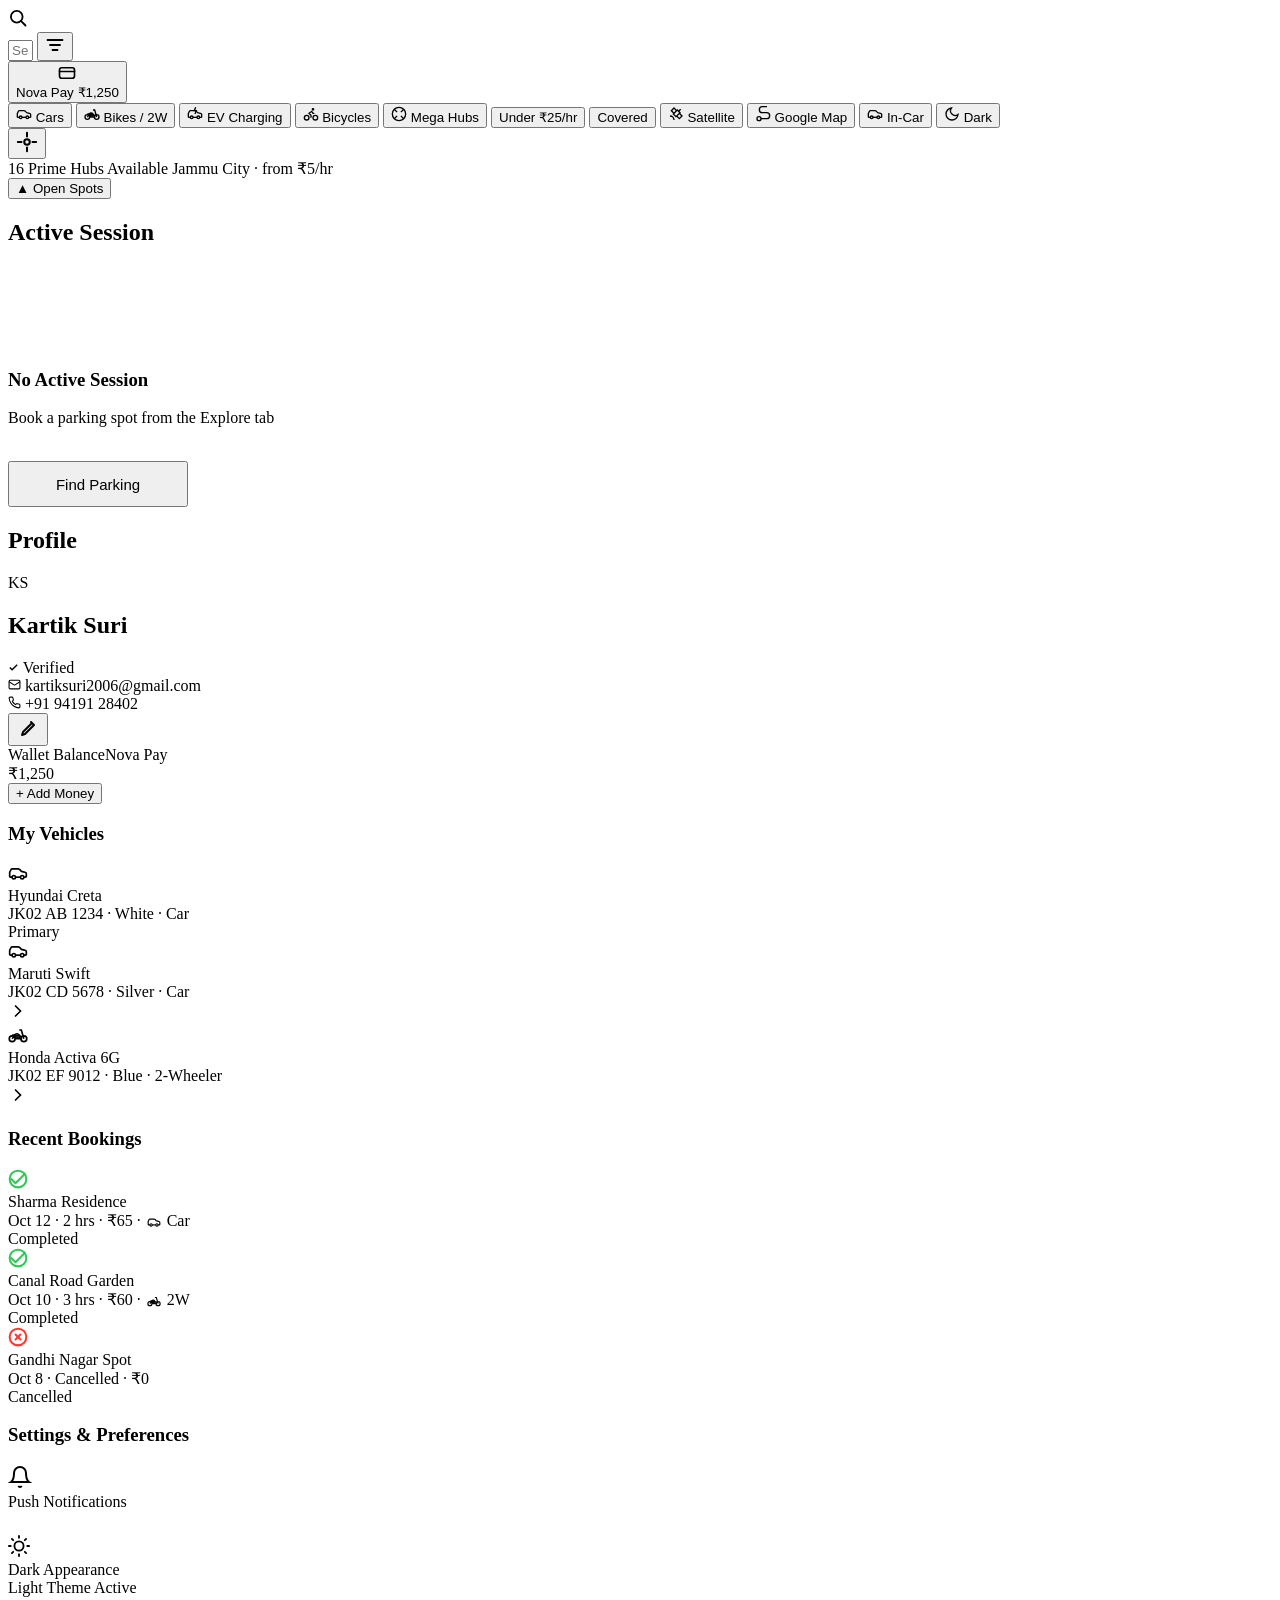
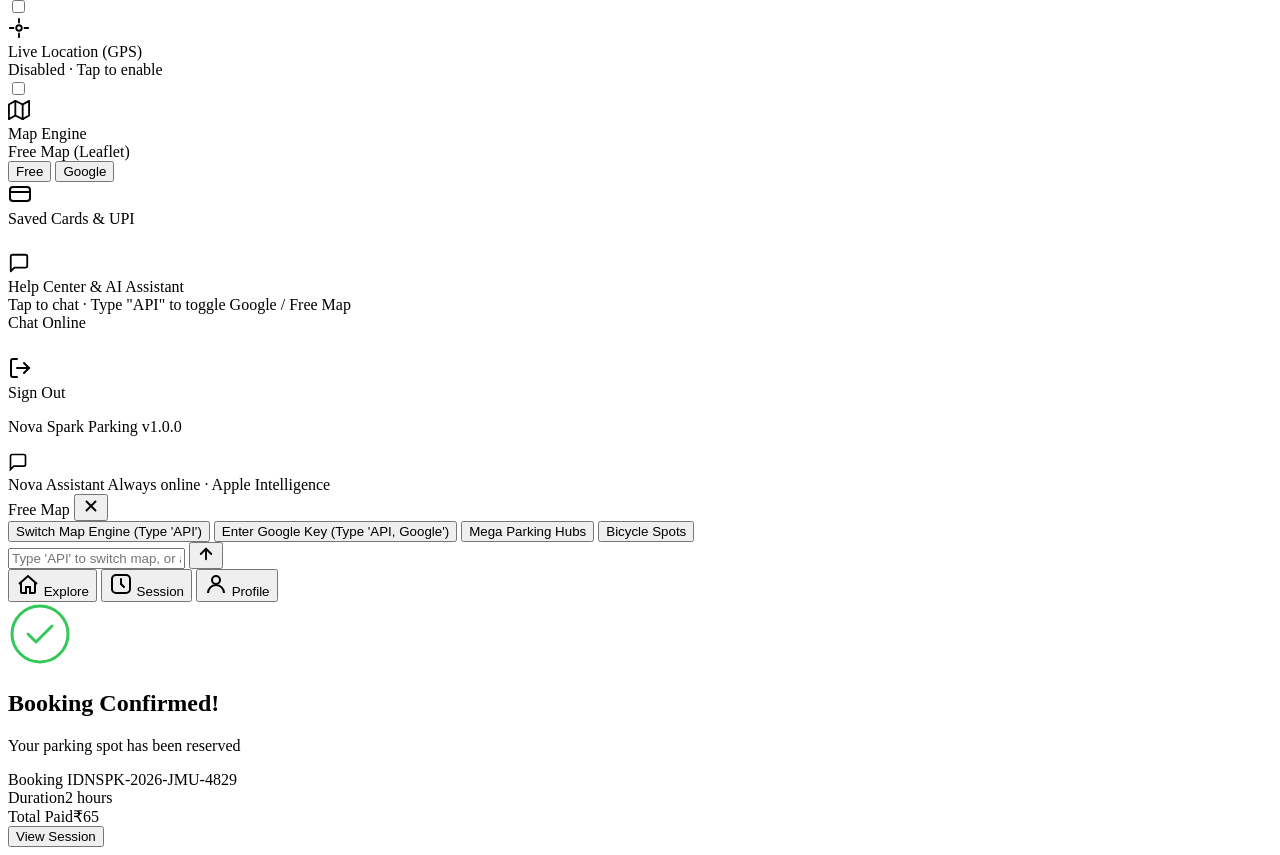
==== commit e8f2d167: "Add files via upload" ====
--- a/index.html
+++ b/index.html
@@ -38,19 +38,37 @@
       </g>
 
       <g id="icon-moto">
-        <circle cx="5.5" cy="16.5" r="3.5"/>
-        <circle cx="18.5" cy="16.5" r="3.5"/>
-        <path d="M5.5 16.5l3.5-7h5l3 4.5h1.5"/>
-        <path d="M9 13.5h5l2 3"/>
-        <path d="M13 9.5l2-4h2"/>
+        <!-- Rear & Front Motorcycle Wheels -->
+        <circle cx="5" cy="16.5" r="3.5"/>
+        <circle cx="19" cy="16.5" r="3.5"/>
+        <!-- Front Fork & Handlebars -->
+        <path d="M19 16.5L16 6h-2.5"/>
+        <!-- Fuel Tank & Contoured Saddle -->
+        <path d="M5 12h3c1.2-2 4-2 5.5 0l2.5 3"/>
+        <!-- Rear Swingarm Frame -->
+        <path d="M5 16.5L9 11"/>
+        <!-- Visible Internal Combustion Engine Block & Cooling Fin -->
+        <rect x="9.5" y="12.5" width="4" height="4" rx="0.8"/>
+        <line x1="10" y1="14.5" x2="13" y2="14.5"/>
+        <!-- Exhaust Pipe -->
+        <path d="M13.5 16.5h3.5"/>
       </g>
 
       <g id="icon-motorcycle">
-        <circle cx="5.5" cy="16.5" r="3.5"/>
-        <circle cx="18.5" cy="16.5" r="3.5"/>
-        <path d="M5.5 16.5l3.5-7h5l3 4.5h1.5"/>
-        <path d="M9 13.5h5l2 3"/>
-        <path d="M13 9.5l2-4h2"/>
+        <!-- Rear & Front Motorcycle Wheels -->
+        <circle cx="5" cy="16.5" r="3.5"/>
+        <circle cx="19" cy="16.5" r="3.5"/>
+        <!-- Front Fork & Handlebars -->
+        <path d="M19 16.5L16 6h-2.5"/>
+        <!-- Fuel Tank & Contoured Saddle -->
+        <path d="M5 12h3c1.2-2 4-2 5.5 0l2.5 3"/>
+        <!-- Rear Swingarm Frame -->
+        <path d="M5 16.5L9 11"/>
+        <!-- Visible Internal Combustion Engine Block & Cooling Fin -->
+        <rect x="9.5" y="12.5" width="4" height="4" rx="0.8"/>
+        <line x1="10" y1="14.5" x2="13" y2="14.5"/>
+        <!-- Exhaust Pipe -->
+        <path d="M13.5 16.5h3.5"/>
       </g>
 
       <g id="icon-ev">
@@ -176,7 +194,6 @@
 
     <!-- ── Quick-Filter Pills (Unified 4-Vehicle System · Smooth Scroll) ── -->
     <div class="filter-pills" id="filterPillsTrack">
-      <button class="pill active spring-btn" data-filter="all">All Spots</button>
       <button class="pill pill-veh pill-car spring-btn" data-filter="car">
         <svg class="pill-v-icon" width="16" height="16" viewBox="0 0 24 24" fill="none" stroke="currentColor" stroke-width="2"><use href="#icon-car"/></svg>
         <span>Cars</span>
@@ -286,7 +303,7 @@
         <div class="sbh-info">
           <span class="sbh-status-dot"></span>
           <div class="sbh-text-wrap">
-            <span class="sbh-title" id="sbhTitle">8 Prime Hubs Available</span>
+            <span class="sbh-title" id="sbhTitle">16 Prime Hubs Available</span>
             <span class="sbh-sub" id="sbhSub">Jammu City · from ₹5/hr</span>
           </div>
         </div>
@@ -568,10 +585,23 @@
         <div class="profile-col-left">
           <!-- User card -->
           <div class="user-card liquid-glass squircle">
-            <div class="uc-avatar"><span>AK</span></div>
+            <div class="uc-avatar"><span>KS</span></div>
             <div class="uc-info">
-              <h2>Arjun Kapoor</h2>
-              <p>arjun.kapoor@email.com</p>
+              <div class="uc-name-row">
+                <h2>Kartik Suri</h2>
+                <span class="uc-verified-badge" title="Verified Jammu Mobility ID">
+                  <svg width="11" height="11" viewBox="0 0 24 24" fill="none" stroke="currentColor" stroke-width="3"><polyline points="20 6 9 17 4 12"/></svg>
+                  Verified
+                </span>
+              </div>
+              <div class="uc-contact-row">
+                <svg width="13" height="13" viewBox="0 0 24 24" fill="none" stroke="currentColor" stroke-width="2"><rect width="20" height="16" x="2" y="4" rx="2"/><path d="m22 7-8.97 5.7a1.94 1.94 0 0 1-2.06 0L2 7"/></svg>
+                <span>kartiksuri2006@gmail.com</span>
+              </div>
+              <div class="uc-contact-row">
+                <svg width="13" height="13" viewBox="0 0 24 24" fill="none" stroke="currentColor" stroke-width="2"><path d="M22 16.92v3a2 2 0 0 1-2.18 2 19.79 19.79 0 0 1-8.63-3.07 19.5 19.5 0 0 1-6-6 19.79 19.79 0 0 1-3.07-8.67A2 2 0 0 1 4.11 2h3a2 2 0 0 1 2 1.72 12.84 12.84 0 0 0 .7 2.81 2 2 0 0 1-.45 2.11L8.09 9.91a16 16 0 0 0 6 6l1.27-1.27a2 2 0 0 1 2.11-.45 12.84 12.84 0 0 0 2.81.7A2 2 0 0 1 22 16.92z"/></svg>
+                <span>+91 94191 28402</span>
+              </div>
             </div>
             <button class="uc-edit" aria-label="Edit profile">
               <svg width="24" height="24" viewBox="0 0 24 24" fill="none" stroke="currentColor" stroke-width="2" stroke-linecap="round" stroke-linejoin="round">
@@ -705,6 +735,25 @@
                 </div>
                 <label class="apple-switch" for="themeToggleCheckbox">
                   <input type="checkbox" id="themeToggleCheckbox" aria-label="Toggle Dark Appearance">
+                  <span class="apple-switch-slider"></span>
+                </label>
+              </div>
+              <div class="row-sep"></div>
+
+              <!-- Live Location (GPS) Mode Row -->
+              <div class="row-52">
+                <div class="row-icon">
+                  <svg width="22" height="22" viewBox="0 0 24 24" fill="none" stroke="currentColor" stroke-width="2" stroke-linecap="round" stroke-linejoin="round">
+                    <circle cx="12" cy="12" r="3"></circle>
+                    <path d="M12 2v4M12 18v4M2 12h4M18 12h4"></path>
+                  </svg>
+                </div>
+                <div class="row-body">
+                  <div class="row-t">Live Location (GPS)</div>
+                  <div class="row-s" id="gpsStatusLabel">Disabled · Tap to enable</div>
+                </div>
+                <label class="apple-switch" for="gpsToggleCheckbox">
+                  <input type="checkbox" id="gpsToggleCheckbox" aria-label="Toggle Live Location Mode">
                   <span class="apple-switch-slider"></span>
                 </label>
               </div>
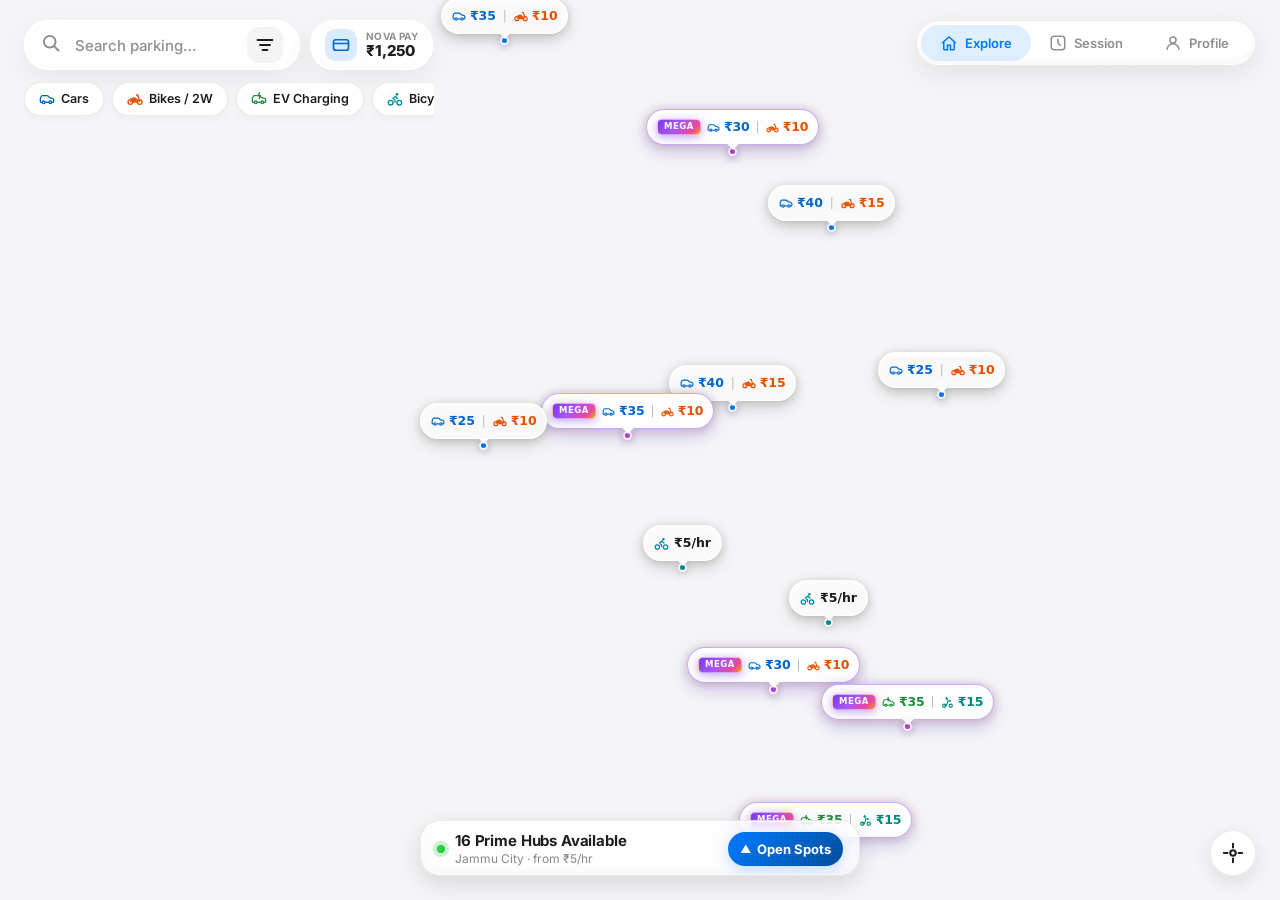
==== commit 9bfb5c1f: "Add files via upload" ====
--- a/index.html
+++ b/index.html
@@ -232,6 +232,7 @@
         <svg class="pill-v-icon" width="16" height="16" viewBox="0 0 24 24" fill="none" stroke="currentColor" stroke-width="2"><use href="#icon-moon"/></svg>
         <span>Dark</span>
       </button>
+      <div class="filter-pills-end-spacer" aria-hidden="true" style="width:36px;min-width:36px;height:36px;flex-shrink:0;"></div>
     </div>
 
     <!-- ── CarPlay / Android Auto In-Car HUD ─────────────────── -->
@@ -285,15 +286,8 @@
       </div>
     </div>
 
-    <!-- ── Recenter FAB ──────────────────────────────────────── -->
-    <button class="recenter-fab liquid-glass squircle-g2 spring-btn" id="recenterBtn" aria-label="Re-center map">
-      <svg width="22" height="22" viewBox="0 0 24 24" fill="none" stroke="currentColor" stroke-width="2.2" stroke-linecap="round" stroke-linejoin="round">
-        <circle cx="12" cy="12" r="3"/><path d="M12 2v4M12 18v4M2 12h4M18 12h4"/>
-      </svg>
-    </button>
-
     <!-- ═══ Bottom Sheet / Desktop Left Floating Drawer ════════════ -->
-    <div id="booking-sheet" class="bottom-sheet liquid-glass">
+    <div id="booking-sheet" class="bottom-sheet liquid-glass is-minimized">
 
       <!-- Drag handle (36px x 5px) -->
       <div class="sheet-handle-area" id="sheetHandle"><div class="sheet-handle"></div></div>
@@ -382,34 +376,61 @@
           </button>
         </div>
 
-        <!-- 3D Driveway Bay Isometric Blueprint Card -->
-        <div class="driveway-3d-box liquid-glass squircle-24">
-          <div class="d3d-header">
-            <div class="d3d-badge plusLighter">
-              <span class="d3d-live-pulse plusLighter"></span>
-              <span>3D DRIVEWAY BAY</span>
-            </div>
-            <div class="d3d-dim" id="d3dDim">5.5m × 2.8m • Open &amp; Paved Courtyard</div>
-          </div>
-          <div class="d3d-canvas-wrap">
-            <div class="d3d-isometric-stage" id="d3dIsoStage">
-              <div class="d3d-isometric-bay" id="d3dIsoBay">
-                <div class="d3d-floor-plate">
-                  <div class="d3d-floor-grid"></div>
-                  <div class="d3d-boundary-line line-l"></div>
-                  <div class="d3d-boundary-line line-r"></div>
-                  <div class="d3d-wheel-stop"></div>
-                  <div class="d3d-slot-number" id="d3dSlotNum">BAY #6</div>
-                </div>
-                <!-- 3D Holographic Wireframe -->
-                <div class="d3d-vehicle-holo" id="d3dVehicleHolo">
-                  <!-- Wireframe SVG injected by JS -->
-                </div>
-                <div class="d3d-roof-canopy" id="d3dRoofCanopy"></div>
-              </div>
-            </div>
-            <div class="d3d-status-badge plusLighter" id="d3dFitBadge">
-              <svg width="14" height="14" viewBox="0 0 24 24" fill="none" stroke="currentColor" stroke-width="2.5" style="display:inline-block; vertical-align:middle; margin-right:4px;"><use href="#icon-check"/></svg>
+        <!-- 2D Architectural Parking Bay Schematic Card (Clean Top-Down Vector) -->
+        <div class="bay-2d-box driveway-3d-box liquid-glass squircle-24">
+          <div class="bay-2d-header">
+            <div class="bay-2d-badge plusLighter">
+              <span class="bay-2d-live-pulse plusLighter"></span>
+              <span>2D PARKING BAY ARCHITECTURE</span>
+            </div>
+            <div class="bay-2d-dim" id="d3dDim">5.5m × 2.8m • Clearance 2.6m</div>
+          </div>
+          <div class="bay-2d-stage">
+            <!-- Architectural Dimension Rulers -->
+            <div class="bay-2d-dim-top">
+              <span class="dim-tick-l"></span>
+              <span class="dim-line-h"></span>
+              <span class="dim-val-h" id="bayDimW">2.8m Bay Width</span>
+              <span class="dim-line-h"></span>
+              <span class="dim-tick-r"></span>
+            </div>
+            <div class="bay-2d-dim-left">
+              <span class="dim-tick-t"></span>
+              <span class="dim-line-v"></span>
+              <span class="dim-val-v" id="bayDimL">5.5m</span>
+              <span class="dim-line-v"></span>
+              <span class="dim-tick-b"></span>
+            </div>
+
+            <!-- Parking Bay Floor -->
+            <div class="bay-2d-floor" id="bay2dFloor">
+              <!-- Architectural CAD Blueprint Grid -->
+              <div class="bay-2d-grid"></div>
+
+              <!-- Yellow/White Parking Line Stripes -->
+              <div class="bay-2d-stripe stripe-l"></div>
+              <div class="bay-2d-stripe stripe-r"></div>
+
+              <!-- Rubber Wheel Stop Curb -->
+              <div class="bay-2d-curb"></div>
+
+              <!-- Center Bay Stamp -->
+              <div class="bay-2d-stamp" id="d3dSlotNum">CAR BAY #1</div>
+
+              <!-- 2D Animated Laser Radar Scanner Beam -->
+              <div class="bay-2d-scanner-beam"></div>
+
+              <!-- 2D Top-Down Vehicle Vector View (Injected dynamically by JS) -->
+              <div class="bay-2d-vehicle-holo" id="d3dVehicleHolo">
+                <!-- Top-down vector car/bike/cycle -->
+              </div>
+            </div>
+
+            <!-- Verification Clearance Status Pill -->
+            <div class="bay-2d-status-badge plusLighter" id="d3dFitBadge">
+              <svg width="14" height="14" viewBox="0 0 24 24" fill="none" stroke="currentColor" stroke-width="2.5" style="display:inline-block; vertical-align:middle; margin-right:4px;">
+                <use href="#icon-check"/>
+              </svg>
               <span>Verified SUV &amp; Sedan Bay</span>
             </div>
           </div>
@@ -485,6 +506,13 @@
 
       </div><!-- /sheet-detail -->
     </div><!-- /bottom-sheet -->
+
+    <!-- ── Recenter FAB (Apple Liquid Glass GPS Reticle) ────────── -->
+    <button class="recenter-fab liquid-glass squircle-g2 spring-btn" id="recenterBtn" aria-label="Re-center map">
+      <svg width="22" height="22" viewBox="0 0 24 24" fill="none" stroke="currentColor" stroke-width="2.2" stroke-linecap="round" stroke-linejoin="round">
+        <circle cx="12" cy="12" r="3"/><path d="M12 2v4M12 18v4M2 12h4M18 12h4"/>
+      </svg>
+    </button>
   </section>
 
 
@@ -600,7 +628,7 @@
               </div>
               <div class="uc-contact-row">
                 <svg width="13" height="13" viewBox="0 0 24 24" fill="none" stroke="currentColor" stroke-width="2"><path d="M22 16.92v3a2 2 0 0 1-2.18 2 19.79 19.79 0 0 1-8.63-3.07 19.5 19.5 0 0 1-6-6 19.79 19.79 0 0 1-3.07-8.67A2 2 0 0 1 4.11 2h3a2 2 0 0 1 2 1.72 12.84 12.84 0 0 0 .7 2.81 2 2 0 0 1-.45 2.11L8.09 9.91a16 16 0 0 0 6 6l1.27-1.27a2 2 0 0 1 2.11-.45 12.84 12.84 0 0 0 2.81.7A2 2 0 0 1 22 16.92z"/></svg>
-                <span>+91 94191 28402</span>
+                <span>+91 91039 15235</span>
               </div>
             </div>
             <button class="uc-edit" aria-label="Edit profile">
@@ -773,8 +801,8 @@
                   <div class="row-s" id="mebActiveBadge">Free Map (Leaflet)</div>
                 </div>
                 <div class="map-engine-segment" id="mapEngineSegment">
-                  <button type="button" class="mes-btn active spring-btn" id="btnEngineFree">Free</button>
-                  <button type="button" class="mes-btn spring-btn" id="btnEngineGoogle">Google</button>
+                  <button type="button" class="mes-btn active spring-btn" id="btnEngineFree">Free Map</button>
+                  <button type="button" class="mes-btn spring-btn" id="btnEngineGoogle">Google Map</button>
                 </div>
               </div>
               <div class="row-sep"></div>
@@ -795,9 +823,9 @@
                 </div>
                 <div class="row-body">
                   <div class="row-t">Help Center &amp; AI Assistant</div>
-                  <div class="row-s" id="helpCenterSub">Tap to chat · Type "API" to toggle Google / Free Map</div>
-                </div>
-                <div class="hcr-badge" id="hcrBadge">Chat Online</div>
+                  <div class="row-s" id="helpCenterSub">Interactive Q&amp;A · Creator Details · Google Maps API Key</div>
+                </div>
+                <div class="hcr-badge" id="hcrBadge">Q&amp;A Online</div>
                 <svg class="row-chev" width="20" height="20" viewBox="0 0 24 24" fill="none" stroke="rgba(255,255,255,.4)" stroke-width="2" stroke-linecap="round"><path d="M9 18l6-6-6-6"/></svg>
               </div>
               <div class="row-sep"></div>
@@ -807,6 +835,109 @@
                 <div class="row-body"><div class="row-t danger">Sign Out</div></div>
                 <span></span>
               </div>
+            </div>
+          </div>
+
+          <!-- Help & Developer FAQs Section -->
+          <div class="prof-section" id="profFaqSection">
+            <h3 class="sec-title">Help &amp; Developer FAQs</h3>
+            <div class="list-card liquid-glass squircle profile-faq-list">
+              <!-- Item 1: Creator & Brain -->
+              <details class="faq-item" open>
+                <summary class="faq-summary">
+                  <div class="faq-icon-wrap" style="background:rgba(0,113,227,0.12); color:var(--c-accent);">
+                    <svg width="18" height="18" viewBox="0 0 24 24" fill="none" stroke="currentColor" stroke-width="2.2" stroke-linecap="round" stroke-linejoin="round">
+                      <circle cx="12" cy="12" r="10"/><path d="M12 16v-4"/><path d="M12 8h.01"/>
+                    </svg>
+                  </div>
+                  <div class="faq-sum-title">Who created Nova Spark Parking?</div>
+                  <svg class="faq-chevron" width="16" height="16" viewBox="0 0 24 24" fill="none" stroke="currentColor" stroke-width="2"><path d="M6 9l6 6 6-6"/></svg>
+                </summary>
+                <div class="faq-body">
+                  <p class="faq-desc">
+                    Conceived, architected, and coded by <strong>Kartik Suri</strong>—the deployer and brain behind this entire smart parking ecosystem.
+                  </p>
+                  <div class="faq-creds-box">
+                    <div class="fcb-row"><strong>Deployer:</strong> Kartik Suri <span class="badge-verified-tiny">✓ Verified</span></div>
+                    <div class="fcb-row"><strong>Phone:</strong> <a href="tel:+919103915235" class="fcb-link">+91 91039 15235</a> <span class="fcb-note">(Original)</span></div>
+                    <div class="fcb-row"><strong>Email:</strong> <a href="mailto:kartiksuri2006@gmail.com" class="fcb-link">kartiksuri2006@gmail.com</a> <span class="fcb-note">(Original)</span></div>
+                    <div class="fcb-row"><strong>Location:</strong> Jammu, Jammu &amp; Kashmir, India</div>
+                  </div>
+                  <div class="faq-actions-row">
+                    <a href="tel:+919103915235" class="faq-btn faq-btn-call">
+                      <svg width="14" height="14" viewBox="0 0 24 24" fill="none" stroke="currentColor" stroke-width="2.5"><path d="M22 16.92v3a2 2 0 0 1-2.18 2 19.79 19.79 0 0 1-8.63-3.07 19.5 19.5 0 0 1-6-6 19.79 19.79 0 0 1-3.07-8.67A2 2 0 0 1 4.11 2h3a2 2 0 0 1 2 1.72 12.84 12.84 0 0 0 .7 2.81 2 2 0 0 1-.45 2.11L8.09 9.91a16 16 0 0 0 6 6l1.27-1.27a2 2 0 0 1 2.11-.45 12.84 12.84 0 0 0 2.81.7A2 2 0 0 1 22 16.92z"/></svg>
+                      Call Kartik
+                    </a>
+                    <a href="mailto:kartiksuri2006@gmail.com?subject=Nova%20Spark%20Parking%20Inquiry" class="faq-btn faq-btn-mail">
+                      <svg width="14" height="14" viewBox="0 0 24 24" fill="none" stroke="currentColor" stroke-width="2.5"><rect width="20" height="16" x="2" y="4" rx="2"/><path d="m22 7-8.97 5.7a1.94 1.94 0 0 1-2.06 0L2 7"/></svg>
+                      Email Creator
+                    </a>
+                    <a href="https://wa.me/919103915235?text=Hi%20Kartik%2C%20I%20am%20interested%20in%20Nova%20Spark%20Parking" target="_blank" rel="noopener noreferrer" class="faq-btn faq-btn-wa">
+                      WhatsApp
+                    </a>
+                  </div>
+                </div>
+              </details>
+
+              <div class="row-sep"></div>
+
+              <!-- Item 2: Commercial Funding & Deployment -->
+              <details class="faq-item" open>
+                <summary class="faq-summary">
+                  <div class="faq-icon-wrap" style="background:rgba(52,199,89,0.12); color:#34C759;">
+                    <svg width="18" height="18" viewBox="0 0 24 24" fill="none" stroke="currentColor" stroke-width="2.2" stroke-linecap="round" stroke-linejoin="round">
+                      <rect x="2" y="7" width="20" height="14" rx="2" ry="2"/><path d="M16 21V5a2 2 0 0 0-2-2h-4a2 2 0 0 0-2 2v16"/>
+                    </svg>
+                  </div>
+                  <div class="faq-sum-title">Commercial Deployment &amp; Funding (₹50k – ₹70k)</div>
+                  <svg class="faq-chevron" width="16" height="16" viewBox="0 0 24 24" fill="none" stroke="currentColor" stroke-width="2"><path d="M6 9l6 6 6-6"/></svg>
+                </summary>
+                <div class="faq-body">
+                  <div class="faq-fund-banner">
+                    <span class="ffb-tag">Seed Funding Proposition</span>
+                    <span class="ffb-val">₹50,000 to ₹70,000</span>
+                    <span class="ffb-sub">Starting package under ₹1 Lakh for full production rollout</span>
+                  </div>
+                  <p class="faq-desc">
+                    Nova Spark Parking is engineered to transition into a complete, professional municipal deployment in the real world. A seed capital of <strong>₹50,000 to ₹70,000</strong> (starting package under <strong>₹1 Lakh</strong>) enables the full production development and on-ground deployment: high-speed cloud infrastructure, real-time wireless IoT bay occupancy sensors, ANPR camera sync, live UPI &amp; FASTag automated tolling, and municipal warden oversight. The entire build will work flawlessly in the real world.
+                  </p>
+                  <div class="faq-actions-row">
+                    <a href="tel:+919103915235" class="faq-btn faq-btn-fund">
+                      <svg width="14" height="14" viewBox="0 0 24 24" fill="none" stroke="currentColor" stroke-width="2.5"><path d="M22 16.92v3a2 2 0 0 1-2.18 2 19.79 19.79 0 0 1-8.63-3.07 19.5 19.5 0 0 1-6-6 19.79 19.79 0 0 1-3.07-8.67A2 2 0 0 1 4.11 2h3a2 2 0 0 1 2 1.72 12.84 12.84 0 0 0 .7 2.81 2 2 0 0 1-.45 2.11L8.09 9.91a16 16 0 0 0 6 6l1.27-1.27a2 2 0 0 1 2.11-.45 12.84 12.84 0 0 0 2.81.7A2 2 0 0 1 22 16.92z"/></svg>
+                      Call to Fund: +91 91039 15235
+                    </a>
+                    <a href="mailto:kartiksuri2006@gmail.com?subject=Investment%20%26%20Funding%20Proposal%20for%20Nova%20Spark%20Parking" class="faq-btn faq-btn-mail">
+                      Email Proposal
+                    </a>
+                  </div>
+                </div>
+              </details>
+
+              <div class="row-sep"></div>
+
+              <!-- Item 3: Change Google Maps API Key -->
+              <details class="faq-item">
+                <summary class="faq-summary">
+                  <div class="faq-icon-wrap" style="background:rgba(255,149,0,0.12); color:#FF9500;">
+                    <svg width="18" height="18" viewBox="0 0 24 24" fill="none" stroke="currentColor" stroke-width="2.2" stroke-linecap="round" stroke-linejoin="round">
+                      <path d="M21 2l-2 2m-7.61 7.61a5.5 5.5 0 1 1-7.778 7.778 5.5 5.5 0 0 1 7.777-7.777zm0 0L15.5 7.5m0 0l3 3L22 7l-3-3m-3.5 3.5L19 4"/>
+                    </svg>
+                  </div>
+                  <div class="faq-sum-title">Can I change my Google Maps API Key?</div>
+                  <svg class="faq-chevron" width="16" height="16" viewBox="0 0 24 24" fill="none" stroke="currentColor" stroke-width="2"><path d="M6 9l6 6 6-6"/></svg>
+                </summary>
+                <div class="faq-body">
+                  <p class="faq-desc">
+                    Yes! You can set or change your custom Google Cloud Maps API key anytime in the Help Assistant. To switch between Free Map and Google Map, use the Map Engine toggle above.
+                  </p>
+                  <div class="faq-actions-row">
+                    <button type="button" class="faq-btn faq-btn-key" id="profileChangeApiKeyBtn">
+                      <svg width="14" height="14" viewBox="0 0 24 24" fill="none" stroke="currentColor" stroke-width="2.5"><path d="M21 2l-2 2m-7.61 7.61a5.5 5.5 0 1 1-7.778 7.778 5.5 5.5 0 0 1 7.777-7.777zm0 0L15.5 7.5m0 0l3 3L22 7l-3-3m-3.5 3.5L19 4"/></svg>
+                      Change Google Maps Key
+                    </button>
+                  </div>
+                </div>
+              </details>
             </div>
           </div>
         </div>
@@ -832,11 +963,11 @@
           </div>
           <div class="cb-titles">
             <span class="cb-name">Nova Assistant</span>
-            <span class="cb-status">Always online · Apple Intelligence</span>
+            <span class="cb-status">Kartik Suri Project · Q&amp;A Concierge</span>
           </div>
         </div>
         <div class="cb-header-right">
-          <span class="cb-engine-badge" id="cbEngineBadge">Free Map</span>
+          <span class="cb-engine-badge" id="cbEngineBadge">Q&amp;A Help</span>
           <button type="button" class="cb-close-btn" id="cbCloseBtn" aria-label="Close Assistant">
             <svg width="18" height="18" viewBox="0 0 24 24" fill="none" stroke="currentColor" stroke-width="2.5" stroke-linecap="round"><line x1="18" y1="6" x2="6" y2="18"/><line x1="6" y1="6" x2="18" y2="18"/></svg>
           </button>
@@ -845,10 +976,11 @@
 
       <!-- Quick Suggestion Pills -->
       <div class="cb-chips-bar" id="cbChipsBar">
-        <button type="button" class="cb-chip" data-cmd="API">Switch Map Engine (Type 'API')</button>
-        <button type="button" class="cb-chip" data-cmd="API, Google">Enter Google Key (Type 'API, Google')</button>
-        <button type="button" class="cb-chip" data-cmd="Mega Hubs">Mega Parking Hubs</button>
-        <button type="button" class="cb-chip" data-cmd="Bicycle Parking">Bicycle Spots</button>
+        <button type="button" class="cb-chip" data-cmd="Creator">💡 Meet the Creator</button>
+        <button type="button" class="cb-chip" data-cmd="Funding">💼 Fund Production (₹50k-70k)</button>
+        <button type="button" class="cb-chip" data-cmd="Google Key">🔑 Change Google Key</button>
+        <button type="button" class="cb-chip" data-cmd="Mega Hubs">🅿️ Mega Hubs</button>
+        <button type="button" class="cb-chip" data-cmd="Bicycle Parking">🚲 Bicycle Spots</button>
       </div>
 
       <!-- Messages Stream -->
@@ -858,7 +990,7 @@
 
       <!-- Input Bar -->
       <form class="cb-input-bar" id="cbForm">
-        <input type="text" id="cbInput" class="cb-input" placeholder="Type 'API' to switch map, or ask anything…" autocomplete="off" spellcheck="false">
+        <input type="text" id="cbInput" class="cb-input" placeholder="Ask a question, contact developer, or enter API key…" autocomplete="off" spellcheck="false">
         <button type="submit" class="cb-send-btn" id="cbSendBtn" aria-label="Send">
           <svg width="18" height="18" viewBox="0 0 24 24" fill="none" stroke="currentColor" stroke-width="2.5" stroke-linecap="round" stroke-linejoin="round">
             <line x1="12" y1="19" x2="12" y2="5"></line>
--- a/css/leaflet.css
+++ b/css/leaflet.css
@@ -0,0 +1,661 @@
+/* required styles */
+
+.leaflet-pane,
+.leaflet-tile,
+.leaflet-marker-icon,
+.leaflet-marker-shadow,
+.leaflet-tile-container,
+.leaflet-pane > svg,
+.leaflet-pane > canvas,
+.leaflet-zoom-box,
+.leaflet-image-layer,
+.leaflet-layer {
+	position: absolute;
+	left: 0;
+	top: 0;
+	}
+.leaflet-container {
+	overflow: hidden;
+	}
+.leaflet-tile,
+.leaflet-marker-icon,
+.leaflet-marker-shadow {
+	-webkit-user-select: none;
+	   -moz-user-select: none;
+	        user-select: none;
+	  -webkit-user-drag: none;
+	}
+/* Prevents IE11 from highlighting tiles in blue */
+.leaflet-tile::selection {
+	background: transparent;
+}
+/* Safari renders non-retina tile on retina better with this, but Chrome is worse */
+.leaflet-safari .leaflet-tile {
+	image-rendering: -webkit-optimize-contrast;
+	}
+/* hack that prevents hw layers "stretching" when loading new tiles */
+.leaflet-safari .leaflet-tile-container {
+	width: 1600px;
+	height: 1600px;
+	-webkit-transform-origin: 0 0;
+	}
+.leaflet-marker-icon,
+.leaflet-marker-shadow {
+	display: block;
+	}
+/* .leaflet-container svg: reset svg max-width decleration shipped in Joomla! (joomla.org) 3.x */
+/* .leaflet-container img: map is broken in FF if you have max-width: 100% on tiles */
+.leaflet-container .leaflet-overlay-pane svg {
+	max-width: none !important;
+	max-height: none !important;
+	}
+.leaflet-container .leaflet-marker-pane img,
+.leaflet-container .leaflet-shadow-pane img,
+.leaflet-container .leaflet-tile-pane img,
+.leaflet-container img.leaflet-image-layer,
+.leaflet-container .leaflet-tile {
+	max-width: none !important;
+	max-height: none !important;
+	width: auto;
+	padding: 0;
+	}
+
+.leaflet-container img.leaflet-tile {
+	/* See: https://bugs.chromium.org/p/chromium/issues/detail?id=600120 */
+	mix-blend-mode: plus-lighter;
+}
+
+.leaflet-container.leaflet-touch-zoom {
+	-ms-touch-action: pan-x pan-y;
+	touch-action: pan-x pan-y;
+	}
+.leaflet-container.leaflet-touch-drag {
+	-ms-touch-action: pinch-zoom;
+	/* Fallback for FF which doesn't support pinch-zoom */
+	touch-action: none;
+	touch-action: pinch-zoom;
+}
+.leaflet-container.leaflet-touch-drag.leaflet-touch-zoom {
+	-ms-touch-action: none;
+	touch-action: none;
+}
+.leaflet-container {
+	-webkit-tap-highlight-color: transparent;
+}
+.leaflet-container a {
+	-webkit-tap-highlight-color: rgba(51, 181, 229, 0.4);
+}
+.leaflet-tile {
+	filter: inherit;
+	visibility: hidden;
+	}
+.leaflet-tile-loaded {
+	visibility: inherit;
+	}
+.leaflet-zoom-box {
+	width: 0;
+	height: 0;
+	-moz-box-sizing: border-box;
+	     box-sizing: border-box;
+	z-index: 800;
+	}
+/* workaround for https://bugzilla.mozilla.org/show_bug.cgi?id=888319 */
+.leaflet-overlay-pane svg {
+	-moz-user-select: none;
+	}
+
+.leaflet-pane         { z-index: 400; }
+
+.leaflet-tile-pane    { z-index: 200; }
+.leaflet-overlay-pane { z-index: 400; }
+.leaflet-shadow-pane  { z-index: 500; }
+.leaflet-marker-pane  { z-index: 600; }
+.leaflet-tooltip-pane   { z-index: 650; }
+.leaflet-popup-pane   { z-index: 700; }
+
+.leaflet-map-pane canvas { z-index: 100; }
+.leaflet-map-pane svg    { z-index: 200; }
+
+.leaflet-vml-shape {
+	width: 1px;
+	height: 1px;
+	}
+.lvml {
+	behavior: url(#default#VML);
+	display: inline-block;
+	position: absolute;
+	}
+
+
+/* control positioning */
+
+.leaflet-control {
+	position: relative;
+	z-index: 800;
+	pointer-events: visiblePainted; /* IE 9-10 doesn't have auto */
+	pointer-events: auto;
+	}
+.leaflet-top,
+.leaflet-bottom {
+	position: absolute;
+	z-index: 1000;
+	pointer-events: none;
+	}
+.leaflet-top {
+	top: 0;
+	}
+.leaflet-right {
+	right: 0;
+	}
+.leaflet-bottom {
+	bottom: 0;
+	}
+.leaflet-left {
+	left: 0;
+	}
+.leaflet-control {
+	float: left;
+	clear: both;
+	}
+.leaflet-right .leaflet-control {
+	float: right;
+	}
+.leaflet-top .leaflet-control {
+	margin-top: 10px;
+	}
+.leaflet-bottom .leaflet-control {
+	margin-bottom: 10px;
+	}
+.leaflet-left .leaflet-control {
+	margin-left: 10px;
+	}
+.leaflet-right .leaflet-control {
+	margin-right: 10px;
+	}
+
+
+/* zoom and fade animations */
+
+.leaflet-fade-anim .leaflet-popup {
+	opacity: 0;
+	-webkit-transition: opacity 0.2s linear;
+	   -moz-transition: opacity 0.2s linear;
+	        transition: opacity 0.2s linear;
+	}
+.leaflet-fade-anim .leaflet-map-pane .leaflet-popup {
+	opacity: 1;
+	}
+.leaflet-zoom-animated {
+	-webkit-transform-origin: 0 0;
+	    -ms-transform-origin: 0 0;
+	        transform-origin: 0 0;
+	}
+svg.leaflet-zoom-animated {
+	will-change: transform;
+}
+
+.leaflet-zoom-anim .leaflet-zoom-animated {
+	-webkit-transition: -webkit-transform 0.25s cubic-bezier(0,0,0.25,1);
+	   -moz-transition:    -moz-transform 0.25s cubic-bezier(0,0,0.25,1);
+	        transition:         transform 0.25s cubic-bezier(0,0,0.25,1);
+	}
+.leaflet-zoom-anim .leaflet-tile,
+.leaflet-pan-anim .leaflet-tile {
+	-webkit-transition: none;
+	   -moz-transition: none;
+	        transition: none;
+	}
+
+.leaflet-zoom-anim .leaflet-zoom-hide {
+	visibility: hidden;
+	}
+
+
+/* cursors */
+
+.leaflet-interactive {
+	cursor: pointer;
+	}
+.leaflet-grab {
+	cursor: -webkit-grab;
+	cursor:    -moz-grab;
+	cursor:         grab;
+	}
+.leaflet-crosshair,
+.leaflet-crosshair .leaflet-interactive {
+	cursor: crosshair;
+	}
+.leaflet-popup-pane,
+.leaflet-control {
+	cursor: auto;
+	}
+.leaflet-dragging .leaflet-grab,
+.leaflet-dragging .leaflet-grab .leaflet-interactive,
+.leaflet-dragging .leaflet-marker-draggable {
+	cursor: move;
+	cursor: -webkit-grabbing;
+	cursor:    -moz-grabbing;
+	cursor:         grabbing;
+	}
+
+/* marker & overlays interactivity */
+.leaflet-marker-icon,
+.leaflet-marker-shadow,
+.leaflet-image-layer,
+.leaflet-pane > svg path,
+.leaflet-tile-container {
+	pointer-events: none;
+	}
+
+.leaflet-marker-icon.leaflet-interactive,
+.leaflet-image-layer.leaflet-interactive,
+.leaflet-pane > svg path.leaflet-interactive,
+svg.leaflet-image-layer.leaflet-interactive path {
+	pointer-events: visiblePainted; /* IE 9-10 doesn't have auto */
+	pointer-events: auto;
+	}
+
+/* visual tweaks */
+
+.leaflet-container {
+	background: #ddd;
+	outline-offset: 1px;
+	}
+.leaflet-container a {
+	color: #0078A8;
+	}
+.leaflet-zoom-box {
+	border: 2px dotted #38f;
+	background: rgba(255,255,255,0.5);
+	}
+
+
+/* general typography */
+.leaflet-container {
+	font-family: "Helvetica Neue", Arial, Helvetica, sans-serif;
+	font-size: 12px;
+	font-size: 0.75rem;
+	line-height: 1.5;
+	}
+
+
+/* general toolbar styles */
+
+.leaflet-bar {
+	box-shadow: 0 1px 5px rgba(0,0,0,0.65);
+	border-radius: 4px;
+	}
+.leaflet-bar a {
+	background-color: #fff;
+	border-bottom: 1px solid #ccc;
+	width: 26px;
+	height: 26px;
+	line-height: 26px;
+	display: block;
+	text-align: center;
+	text-decoration: none;
+	color: black;
+	}
+.leaflet-bar a,
+.leaflet-control-layers-toggle {
+	background-position: 50% 50%;
+	background-repeat: no-repeat;
+	display: block;
+	}
+.leaflet-bar a:hover,
+.leaflet-bar a:focus {
+	background-color: #f4f4f4;
+	}
+.leaflet-bar a:first-child {
+	border-top-left-radius: 4px;
+	border-top-right-radius: 4px;
+	}
+.leaflet-bar a:last-child {
+	border-bottom-left-radius: 4px;
+	border-bottom-right-radius: 4px;
+	border-bottom: none;
+	}
+.leaflet-bar a.leaflet-disabled {
+	cursor: default;
+	background-color: #f4f4f4;
+	color: #bbb;
+	}
+
+.leaflet-touch .leaflet-bar a {
+	width: 30px;
+	height: 30px;
+	line-height: 30px;
+	}
+.leaflet-touch .leaflet-bar a:first-child {
+	border-top-left-radius: 2px;
+	border-top-right-radius: 2px;
+	}
+.leaflet-touch .leaflet-bar a:last-child {
+	border-bottom-left-radius: 2px;
+	border-bottom-right-radius: 2px;
+	}
+
+/* zoom control */
+
+.leaflet-control-zoom-in,
+.leaflet-control-zoom-out {
+	font: bold 18px 'Lucida Console', Monaco, monospace;
+	text-indent: 1px;
+	}
+
+.leaflet-touch .leaflet-control-zoom-in, .leaflet-touch .leaflet-control-zoom-out  {
+	font-size: 22px;
+	}
+
+
+/* layers control */
+
+.leaflet-control-layers {
+	box-shadow: 0 1px 5px rgba(0,0,0,0.4);
+	background: #fff;
+	border-radius: 5px;
+	}
+.leaflet-control-layers-toggle {
+	background-image: url(images/layers.png);
+	width: 36px;
+	height: 36px;
+	}
+.leaflet-retina .leaflet-control-layers-toggle {
+	background-image: url(images/layers-2x.png);
+	background-size: 26px 26px;
+	}
+.leaflet-touch .leaflet-control-layers-toggle {
+	width: 44px;
+	height: 44px;
+	}
+.leaflet-control-layers .leaflet-control-layers-list,
+.leaflet-control-layers-expanded .leaflet-control-layers-toggle {
+	display: none;
+	}
+.leaflet-control-layers-expanded .leaflet-control-layers-list {
+	display: block;
+	position: relative;
+	}
+.leaflet-control-layers-expanded {
+	padding: 6px 10px 6px 6px;
+	color: #333;
+	background: #fff;
+	}
+.leaflet-control-layers-scrollbar {
+	overflow-y: scroll;
+	overflow-x: hidden;
+	padding-right: 5px;
+	}
+.leaflet-control-layers-selector {
+	margin-top: 2px;
+	position: relative;
+	top: 1px;
+	}
+.leaflet-control-layers label {
+	display: block;
+	font-size: 13px;
+	font-size: 1.08333em;
+	}
+.leaflet-control-layers-separator {
+	height: 0;
+	border-top: 1px solid #ddd;
+	margin: 5px -10px 5px -6px;
+	}
+
+/* Default icon URLs */
+.leaflet-default-icon-path { /* used only in path-guessing heuristic, see L.Icon.Default */
+	background-image: url(images/marker-icon.png);
+	}
+
+
+/* attribution and scale controls */
+
+.leaflet-container .leaflet-control-attribution {
+	background: #fff;
+	background: rgba(255, 255, 255, 0.8);
+	margin: 0;
+	}
+.leaflet-control-attribution,
+.leaflet-control-scale-line {
+	padding: 0 5px;
+	color: #333;
+	line-height: 1.4;
+	}
+.leaflet-control-attribution a {
+	text-decoration: none;
+	}
+.leaflet-control-attribution a:hover,
+.leaflet-control-attribution a:focus {
+	text-decoration: underline;
+	}
+.leaflet-attribution-flag {
+	display: inline !important;
+	vertical-align: baseline !important;
+	width: 1em;
+	height: 0.6669em;
+	}
+.leaflet-left .leaflet-control-scale {
+	margin-left: 5px;
+	}
+.leaflet-bottom .leaflet-control-scale {
+	margin-bottom: 5px;
+	}
+.leaflet-control-scale-line {
+	border: 2px solid #777;
+	border-top: none;
+	line-height: 1.1;
+	padding: 2px 5px 1px;
+	white-space: nowrap;
+	-moz-box-sizing: border-box;
+	     box-sizing: border-box;
+	background: rgba(255, 255, 255, 0.8);
+	text-shadow: 1px 1px #fff;
+	}
+.leaflet-control-scale-line:not(:first-child) {
+	border-top: 2px solid #777;
+	border-bottom: none;
+	margin-top: -2px;
+	}
+.leaflet-control-scale-line:not(:first-child):not(:last-child) {
+	border-bottom: 2px solid #777;
+	}
+
+.leaflet-touch .leaflet-control-attribution,
+.leaflet-touch .leaflet-control-layers,
+.leaflet-touch .leaflet-bar {
+	box-shadow: none;
+	}
+.leaflet-touch .leaflet-control-layers,
+.leaflet-touch .leaflet-bar {
+	border: 2px solid rgba(0,0,0,0.2);
+	background-clip: padding-box;
+	}
+
+
+/* popup */
+
+.leaflet-popup {
+	position: absolute;
+	text-align: center;
+	margin-bottom: 20px;
+	}
+.leaflet-popup-content-wrapper {
+	padding: 1px;
+	text-align: left;
+	border-radius: 12px;
+	}
+.leaflet-popup-content {
+	margin: 13px 24px 13px 20px;
+	line-height: 1.3;
+	font-size: 13px;
+	font-size: 1.08333em;
+	min-height: 1px;
+	}
+.leaflet-popup-content p {
+	margin: 17px 0;
+	margin: 1.3em 0;
+	}
+.leaflet-popup-tip-container {
+	width: 40px;
+	height: 20px;
+	position: absolute;
+	left: 50%;
+	margin-top: -1px;
+	margin-left: -20px;
+	overflow: hidden;
+	pointer-events: none;
+	}
+.leaflet-popup-tip {
+	width: 17px;
+	height: 17px;
+	padding: 1px;
+
+	margin: -10px auto 0;
+	pointer-events: auto;
+
+	-webkit-transform: rotate(45deg);
+	   -moz-transform: rotate(45deg);
+	    -ms-transform: rotate(45deg);
+	        transform: rotate(45deg);
+	}
+.leaflet-popup-content-wrapper,
+.leaflet-popup-tip {
+	background: white;
+	color: #333;
+	box-shadow: 0 3px 14px rgba(0,0,0,0.4);
+	}
+.leaflet-container a.leaflet-popup-close-button {
+	position: absolute;
+	top: 0;
+	right: 0;
+	border: none;
+	text-align: center;
+	width: 24px;
+	height: 24px;
+	font: 16px/24px Tahoma, Verdana, sans-serif;
+	color: #757575;
+	text-decoration: none;
+	background: transparent;
+	}
+.leaflet-container a.leaflet-popup-close-button:hover,
+.leaflet-container a.leaflet-popup-close-button:focus {
+	color: #585858;
+	}
+.leaflet-popup-scrolled {
+	overflow: auto;
+	}
+
+.leaflet-oldie .leaflet-popup-content-wrapper {
+	-ms-zoom: 1;
+	}
+.leaflet-oldie .leaflet-popup-tip {
+	width: 24px;
+	margin: 0 auto;
+
+	-ms-filter: "progid:DXImageTransform.Microsoft.Matrix(M11=0.70710678, M12=0.70710678, M21=-0.70710678, M22=0.70710678)";
+	filter: progid:DXImageTransform.Microsoft.Matrix(M11=0.70710678, M12=0.70710678, M21=-0.70710678, M22=0.70710678);
+	}
+
+.leaflet-oldie .leaflet-control-zoom,
+.leaflet-oldie .leaflet-control-layers,
+.leaflet-oldie .leaflet-popup-content-wrapper,
+.leaflet-oldie .leaflet-popup-tip {
+	border: 1px solid #999;
+	}
+
+
+/* div icon */
+
+.leaflet-div-icon {
+	background: #fff;
+	border: 1px solid #666;
+	}
+
+
+/* Tooltip */
+/* Base styles for the element that has a tooltip */
+.leaflet-tooltip {
+	position: absolute;
+	padding: 6px;
+	background-color: #fff;
+	border: 1px solid #fff;
+	border-radius: 3px;
+	color: #222;
+	white-space: nowrap;
+	-webkit-user-select: none;
+	-moz-user-select: none;
+	-ms-user-select: none;
+	user-select: none;
+	pointer-events: none;
+	box-shadow: 0 1px 3px rgba(0,0,0,0.4);
+	}
+.leaflet-tooltip.leaflet-interactive {
+	cursor: pointer;
+	pointer-events: auto;
+	}
+.leaflet-tooltip-top:before,
+.leaflet-tooltip-bottom:before,
+.leaflet-tooltip-left:before,
+.leaflet-tooltip-right:before {
+	position: absolute;
+	pointer-events: none;
+	border: 6px solid transparent;
+	background: transparent;
+	content: "";
+	}
+
+/* Directions */
+
+.leaflet-tooltip-bottom {
+	margin-top: 6px;
+}
+.leaflet-tooltip-top {
+	margin-top: -6px;
+}
+.leaflet-tooltip-bottom:before,
+.leaflet-tooltip-top:before {
+	left: 50%;
+	margin-left: -6px;
+	}
+.leaflet-tooltip-top:before {
+	bottom: 0;
+	margin-bottom: -12px;
+	border-top-color: #fff;
+	}
+.leaflet-tooltip-bottom:before {
+	top: 0;
+	margin-top: -12px;
+	margin-left: -6px;
+	border-bottom-color: #fff;
+	}
+.leaflet-tooltip-left {
+	margin-left: -6px;
+}
+.leaflet-tooltip-right {
+	margin-left: 6px;
+}
+.leaflet-tooltip-left:before,
+.leaflet-tooltip-right:before {
+	top: 50%;
+	margin-top: -6px;
+	}
+.leaflet-tooltip-left:before {
+	right: 0;
+	margin-right: -12px;
+	border-left-color: #fff;
+	}
+.leaflet-tooltip-right:before {
+	left: 0;
+	margin-left: -12px;
+	border-right-color: #fff;
+	}
+
+/* Printing */
+
+@media print {
+	/* Prevent printers from removing background-images of controls. */
+	.leaflet-control {
+		-webkit-print-color-adjust: exact;
+		print-color-adjust: exact;
+		}
+	}
--- a/css/styles.css
+++ b/css/styles.css
@@ -0,0 +1,5446 @@
+/* ═══════════════════════════════════════════════════════════════
+   Nova Spark Parking — Liquid Glass Design System
+   Clean, Minimalist Apple Design & Web Architecture
+   ═══════════════════════════════════════════════════════════════ */
+
+/* ─── §0  Design Tokens ──────────────────────────────────────── */
+:root{
+  /* Surface & Base Canvas Tokens */
+  --bg-canvas:            #F5F5F7;
+  --bg-surface:           #FFFFFF;
+  --bg-surface-secondary: #F2F2F7;
+  --glass-base:           rgba(255, 255, 255, 0.72);
+  --glass-saturate:       saturate(190%) contrast(104%) blur(24px);
+  --fresnel-rim-top:      rgba(255, 255, 255, 0.92);
+  --fresnel-rim-bottom:   rgba(255, 255, 255, 0.35);
+  --inner-cutout-shadow:  inset 0 1px 1px rgba(255, 255, 255, 0.9), inset 0 -4px 8px rgba(0, 0, 0, 0.03);
+  --ambient-shadow:       0 12px 32px -4px rgba(0, 0, 0, 0.08), 0 4px 12px rgba(0, 0, 0, 0.04);
+  --text-primary:         #1D1D1F;
+  --text-secondary:       #86868B;
+  --text-tertiary:        #8E8E93;
+  --glass-card-bg:        rgba(255, 255, 255, 0.68);
+  --glass-card-border:    rgba(255, 255, 255, 0.85);
+  --glass-card-shadow:    0 10px 30px -4px rgba(0, 0, 0, 0.06), 0 4px 12px rgba(0, 0, 0, 0.02), inset 0 1px 1px rgba(255, 255, 255, 0.95);
+  --border-hairline:      rgba(0, 0, 0, 0.08);
+  --system-accent:        #007AFF;
+
+  /* Backward Compatibility Mappings */
+  --c-accent:       var(--system-accent);
+  --c-accent-hover: #0077ED;
+  --c-accent-glow:  rgba(0,122,255,.24);
+  --c-text:         var(--text-primary);
+  --c-text2:        var(--text-secondary);
+  --c-text3:        var(--text-tertiary);
+  --c-bg:           var(--bg-canvas);
+  --c-bg2:          var(--bg-surface-secondary);
+  --c-surface:      var(--glass-base);
+  --c-surface-hi:   var(--bg-surface);
+  --c-border:       rgba(0,0,0,.08);
+  --c-border-hi:    rgba(0,0,0,.15);
+  --c-success:      #34C759;
+  --c-success-glow: rgba(52,199,89,.22);
+  --c-warn:         #FF9500;
+  --c-danger:       #FF3B30;
+
+  /* Vehicle Semantic Color System (Light - Apple Palette) */
+  --vehicle-car-fg:  #0066CC;
+  --vehicle-car-bg:  rgba(0, 102, 204, 0.12);
+  --vehicle-moto-fg: #E65100;
+  --vehicle-moto-bg: rgba(230, 81, 0, 0.12);
+  --vehicle-ev-fg:   #1E8E3E;
+  --vehicle-ev-bg:   rgba(30, 142, 62, 0.12);
+  --vehicle-bike-fg: #008B9B;
+  --vehicle-bike-bg: rgba(0, 139, 155, 0.12);
+
+  /* Layout Metrics */
+  --touch:    48px;
+  --icon:     24px;
+  --margin:   20px;
+  --row-52:   52px;
+  --row-68:   68px;
+  --pad-row:  16px;
+  --r:        24px;
+  --title:    34px;
+
+  /* Spring CSS fallbacks */
+  --ease-micro: cubic-bezier(.34,1.56,.64,1);
+  --ease-state: cubic-bezier(.22,1,.36,1);
+  --ease-heavy: cubic-bezier(.16,1,.3,1);
+
+  /* Safe areas */
+  --sat-top: env(safe-area-inset-top, 20px);
+  --sat-bot: env(safe-area-inset-bottom, 0px);
+}
+
+/* ─── §0b  Apple Dark Theme Tokens ───────────────────────────── */
+[data-theme="dark"], .dark {
+  --bg-canvas:            #000000;
+  --bg-surface:           #161618;
+  --bg-surface-secondary: #212124;
+  --glass-base:           rgba(26, 26, 32, 0.72);
+  --glass-saturate:       saturate(200%) contrast(106%) blur(28px);
+  --glass-card-bg:        rgba(28, 28, 34, 0.65);
+  --glass-card-border:    rgba(255, 255, 255, 0.12);
+  --glass-card-shadow:    0 16px 40px -4px rgba(0, 0, 0, 0.65), 0 4px 16px rgba(0, 0, 0, 0.40), inset 0 1px 1px rgba(255, 255, 255, 0.20), inset 0 -1px 2px rgba(0, 0, 0, 0.45);
+  --border-hairline:      rgba(255, 255, 255, 0.12);
+  --fresnel-rim-top:      rgba(255, 255, 255, 0.24);
+  --fresnel-rim-bottom:   rgba(255, 255, 255, 0.05);
+  --inner-cutout-shadow:  inset 0 1px 1px rgba(255, 255, 255, 0.18), inset 0 -4px 8px rgba(0, 0, 0, 0.45);
+  --ambient-shadow:       0 16px 40px -4px rgba(0, 0, 0, 0.75), 0 4px 16px rgba(0, 0, 0, 0.55);
+  --text-primary:         #FFFFFF;
+  --text-secondary:       #8E8E93;
+  --text-tertiary:        #636366;
+  --system-accent:        #0A84FF;
+
+  --c-accent:       var(--system-accent);
+  --c-accent-hover: #409CFF;
+  --c-accent-glow:  rgba(10,132,255,.32);
+  --c-text:         var(--text-primary);
+  --c-text2:        var(--text-secondary);
+  --c-text3:        var(--text-tertiary);
+  --c-bg:           var(--bg-canvas);
+  --c-bg2:          var(--bg-surface-secondary);
+  --c-surface:      var(--glass-base);
+  --c-surface-hi:   var(--bg-surface);
+  --c-border:       rgba(255,255,255,.08);
+  --c-border-hi:    rgba(255,255,255,.16);
+  --c-success:      #30D158;
+  --c-success-glow: rgba(48,209,88,.28);
+  --c-warn:         #FF9F0A;
+  --c-danger:       #FF453A;
+
+  /* Vehicle Semantic Color System (Dark - Apple Palette) */
+  --vehicle-car-fg:  #0A84FF;
+  --vehicle-car-bg:  rgba(10, 132, 255, 0.18);
+  --vehicle-moto-fg: #FF9F0A;
+  --vehicle-moto-bg: rgba(255, 159, 10, 0.18);
+  --vehicle-ev-fg:   #30D158;
+  --vehicle-ev-bg:   rgba(48, 209, 88, 0.18);
+  --vehicle-bike-fg: #64D2FF;
+  --vehicle-bike-bg: rgba(100, 210, 255, 0.18);
+}
+
+/* ─── §1  Reset & Base ───────────────────────────────────────── */
+*,*::before,*::after{box-sizing:border-box;margin:0;padding:0}
+html{
+  font-family:-apple-system,BlinkMacSystemFont,'SF Pro Display','SF Pro Text','Inter',system-ui,sans-serif;
+  font-size:16px;line-height:1.4;
+  color:var(--text-primary);
+  background:var(--bg-canvas);
+  -webkit-font-smoothing:antialiased;
+  -moz-osx-font-smoothing:grayscale;
+  -webkit-tap-highlight-color:transparent;
+  overscroll-behavior:none;
+}
+body{
+  margin:0;
+  overflow:hidden;
+  height:100dvh;
+  width:100dvw;
+  background:var(--bg-canvas);
+  overscroll-behavior:none;
+}
+#app{
+  position:relative;
+  width:100dvw;
+  height:100dvh;
+  overflow:hidden;
+}
+button, .spring-btn, .pill, .tab, .bottom-sheet, .home-top-header, .apple-bubble, .hud-qa-btn, .home-wallet-pill, .glass-search-bar, .recenter-fab{
+  touch-action:manipulation;
+}
+button{font:inherit;color:inherit;border:none;background:none;cursor:pointer;-webkit-user-select:none;user-select:none}
+input{font:inherit;color:inherit;border:none;background:none;outline:none}
+a{color:var(--system-accent);text-decoration:none}
+img,svg{display:block}
+
+/* ─── §2  G2 Squircle Geometry (22.37% Superellipse Curvature) ─── */
+.squircle, .squircle-18 {
+  border-radius: 18px;
+}
+.squircle-g2 {
+  border-radius: 16px;
+}
+.squircle-24 {
+  border-radius: 24px;
+}
+.squircle-12, .squircle-icon {
+  border-radius: 12px;
+}
+.row-52 {
+  min-height: 54px;
+  height: auto;
+  display: flex;
+  align-items: center;
+}
+.row-68 {
+  min-height: 68px;
+  height: auto;
+  display: flex;
+  align-items: center;
+}
+
+/* ─── §3  Apple 4-Layer Liquid Glass Optical Stack ───────────── */
+.liquid-glass {
+  position: relative;
+  background: var(--glass-base);
+  backdrop-filter: var(--glass-saturate);
+  -webkit-backdrop-filter: var(--glass-saturate);
+  border: 1px solid rgba(255, 255, 255, 0.18);
+  box-shadow: var(--ambient-shadow), var(--inner-cutout-shadow);
+  overflow: hidden;
+}
+
+/* Layer 2: Fresnel specular rim highlight */
+.liquid-glass::before {
+  content: '';
+  position: absolute;
+  inset: 0;
+  border-radius: inherit;
+  padding: 1px;
+  background: linear-gradient(135deg, var(--fresnel-rim-top) 0%, transparent 40%, var(--fresnel-rim-bottom) 100%);
+  -webkit-mask: linear-gradient(#fff 0 0) content-box, linear-gradient(#fff 0 0);
+  -webkit-mask-composite: xor;
+  mask-composite: exclude;
+  pointer-events: none;
+  z-index: 1;
+}
+
+/* Layer 3: Frosted micro-grain noise overlay */
+.liquid-glass::after {
+  content: '';
+  position: absolute;
+  inset: 0;
+  border-radius: inherit;
+  background-image: radial-gradient(rgba(255, 255, 255, 0.08) 1px, transparent 0);
+  background-size: 4px 4px;
+  opacity: 0.35;
+  pointer-events: none;
+  z-index: 1;
+}
+
+/* Additive photon vibrancy & soft light (Dark Mode only to prevent light mode bleaching) */
+.plusLighter {
+  mix-blend-mode: normal;
+}
+[data-theme="dark"] .plusLighter {
+  mix-blend-mode: plus-lighter;
+}
+.softLight {
+  mix-blend-mode: soft-light;
+}
+
+/* Desktop Ambient Shadow Scaling (1.75x Dispersal) */
+@media (min-width: 768px) {
+  .liquid-glass {
+    box-shadow: 0 21px 56px -7px rgba(0, 0, 0, 0.12), 0 7px 21px rgba(0, 0, 0, 0.06), var(--inner-cutout-shadow);
+  }
+  [data-theme="dark"] .liquid-glass,
+  .dark .liquid-glass {
+    box-shadow: 0 28px 70px -7px rgba(0, 0, 0, 0.85), 0 7px 24px rgba(0, 0, 0, 0.65), var(--inner-cutout-shadow);
+  }
+}
+
+/* Leaflet Dark Mode Map Tile Seam Elimination Fix */
+.leaflet-tile {
+  border: none !important;
+  outline: none !important;
+  box-shadow: none !important;
+  image-rendering: -webkit-optimize-contrast;
+}
+.leaflet-tile-container {
+  transform: translate3d(0, 0, 0);
+}
+
+
+/* ─── §4  App Shell ──────────────────────────────────────────── */
+#app{
+  position:relative;
+  width:100%;height:100dvh;
+  overflow:hidden;
+  background:var(--c-bg);
+}
+
+.screen{
+  position:absolute;inset:0;
+  display:flex;flex-direction:column;
+  opacity:0;
+  pointer-events:none;
+  transition:opacity .2s var(--ease-state);
+  width:100%;
+  height:100%;
+  overflow:hidden;
+}
+.screen.active{
+  opacity:1;
+  pointer-events:auto;
+  z-index:1;
+}
+
+.screen-bg{
+  position:absolute;inset:0;
+  pointer-events:none;z-index:0;
+}
+.session-bg, .profile-bg{
+  background:
+    radial-gradient(circle at 50% 0%, rgba(0, 122, 255, 0.04) 0%, transparent 60%),
+    linear-gradient(180deg, #F9F9FB 0%, #ECECEF 100%);
+}
+
+[data-theme="dark"] .session-bg,
+[data-theme="dark"] .profile-bg{
+  background:
+    radial-gradient(circle at 50% 0%, rgba(10, 132, 255, 0.12) 0%, transparent 60%),
+    radial-gradient(circle at 85% 30%, rgba(10, 132, 255, 0.06) 0%, transparent 50%),
+    #000000;
+}
+
+.screen-scroll{
+  position:relative;
+  z-index:1;
+  flex:1;
+  width:100%;
+  max-width:100%;
+  box-sizing:border-box;
+  overflow-y:auto;
+  overflow-x:hidden;
+  -webkit-overflow-scrolling:touch;
+  padding:0 var(--margin);
+  padding-bottom:calc(100px + var(--sat-bot));
+  overscroll-behavior-y:contain;
+  scrollbar-width:none;
+  -ms-overflow-style:none;
+}
+.screen-scroll::-webkit-scrollbar{
+  display:none;
+}
+
+.user-card, .wallet-card, .list-card, .prof-section{
+  width:100%;
+  max-width:100%;
+  box-sizing:border-box;
+}
+
+.screen-hdr{
+  padding-top:calc(var(--sat-top) + 12px);
+  padding-bottom:16px;
+}
+
+
+/* ─── §5  Typography (PDF §6) ────────────────────────────────── */
+.large-title{
+  font-size:var(--title);
+  font-weight:700;
+  letter-spacing:-.02em;
+  line-height:1.15;
+  color:var(--c-text);
+}
+.sec-title{
+  font-size:13px;font-weight:600;
+  text-transform:uppercase;
+  letter-spacing:.08em;
+  color:var(--c-text2);
+  margin-bottom:10px;
+  padding-left:4px;
+}
+
+
+/* ─── §6  Map Layer ──────────────────────────────────────────── */
+#map-container{
+  position:absolute;inset:0;
+  z-index:0;
+  background:var(--c-bg);
+}
+/* Clean up default map controls and suppress auth error popups */
+.gm-style-cc, .gmnoprint, a[href^="https://maps.google.com/maps"]{ display:none!important }
+.gm-err-container, .gm-err-content, .gm-err-message, .gm-err-autocomplete{ display:none!important }
+
+/* Fallback Vector Map of Jammu (Apple Map Styling) */
+.fallback-map-wrapper{
+  position:absolute;inset:0;
+  width:100%;height:100%;
+  overflow:hidden;
+  background:#E5E3DF;
+}
+[data-theme="dark"] .fallback-map-wrapper{
+  background:#0C0D0E;
+}
+.fallback-map-svg{
+  position:absolute;inset:0;
+  width:100%;height:100%;
+}
+.fbm-river{
+  fill:#A5D6FF;
+  opacity:0.85;
+}
+[data-theme="dark"] .fbm-river{
+  fill:#0A3870;
+  opacity:0.9;
+}
+.fbm-road-primary{
+  fill:none;
+  stroke:#FFFFFF;
+  stroke-width:14;
+  stroke-linecap:round;
+  stroke-linejoin:round;
+}
+[data-theme="dark"] .fbm-road-primary{
+  stroke:#212226;
+}
+.fbm-road-secondary{
+  fill:none;
+  stroke:rgba(255,255,255,0.7);
+  stroke-width:7;
+  stroke-linecap:round;
+  stroke-linejoin:round;
+}
+[data-theme="dark"] .fbm-road-secondary{
+  stroke:#191A1D;
+}
+.fbm-bridge{
+  stroke:#C4B6A6;
+  stroke-width:16;
+}
+[data-theme="dark"] .fbm-bridge{
+  stroke:#33353A;
+}
+.fbm-label{
+  font-family:-apple-system,BlinkMacSystemFont,'SF Pro Text',sans-serif;
+  font-size:16px;
+  font-weight:700;
+  letter-spacing:0.12em;
+  fill:#8E8E93;
+}
+[data-theme="dark"] .fbm-label{
+  fill:#48484A;
+}
+.fbm-water-label{
+  font-family:-apple-system,BlinkMacSystemFont,'SF Pro Text',sans-serif;
+  font-size:13px;
+  font-weight:700;
+  letter-spacing:0.15em;
+  fill:#0066CC;
+}
+[data-theme="dark"] .fbm-water-label{
+  fill:#0A84FF;
+}
+.fallback-markers-layer{
+  position:absolute;inset:0;
+  pointer-events:auto;
+}
+
+/* Custom Overlay Markers */
+.custom-overlay-marker{
+  position:absolute;
+  cursor:pointer;
+  z-index:100;
+  transform:translate(-50%, -100%);
+  user-select:none;
+}
+
+/* ─── Google Places Autocomplete (Apple Liquid Glass) ───────── */
+.pac-container{
+  background:rgba(255,255,255,.95)!important;
+  backdrop-filter:blur(32px) saturate(1.8)!important;
+  -webkit-backdrop-filter:blur(32px) saturate(1.8)!important;
+  border:1px solid rgba(0,0,0,.1)!important;
+  border-radius:18px!important;
+  box-shadow:0 16px 36px rgba(0,0,0,.12), inset 0 1px 0 rgba(255,255,255,.9)!important;
+  margin-top:8px!important;
+  font-family:inherit!important;
+  z-index:9999!important;
+  overflow:hidden;
+}
+.pac-item{
+  border-top:1px solid rgba(0,0,0,.06)!important;
+  color:var(--c-text2)!important;
+  padding:11px 16px!important;
+  font-size:14px!important;
+  cursor:pointer!important;
+  display:flex!important;
+  align-items:center!important;
+}
+.pac-item:hover{
+  background:rgba(0,102,204,.08)!important;
+}
+.pac-item-query{
+  color:var(--c-text)!important;
+  font-weight:600!important;
+  font-size:14px!important;
+  padding-right:6px!important;
+}
+.pac-matched{
+  color:var(--c-accent)!important;
+}
+.pac-icon{
+  filter:none!important;
+  opacity:0.5;
+  margin-right:8px!important;
+}
+
+
+/* ─── §7  Home Top Header (Search Bar & Live Wallet Pill) ─────── */
+.home-top-header{
+  position:absolute;
+  top:calc(var(--sat-top) + 8px);
+  left:var(--margin);right:var(--margin);
+  z-index:800;
+  display:flex;align-items:center;gap:10px;
+}
+
+.home-top-header .glass-search-bar{
+  position:relative;
+  top:auto;left:auto;right:auto;
+  flex:1;
+  min-width:0;
+  z-index:auto;
+  display:flex;align-items:center;gap:10px;
+  height:52px;
+  padding:0 16px;
+  border-radius:var(--r);
+  background:rgba(255,255,255,.76);
+  backdrop-filter:var(--glass-saturate);
+  -webkit-backdrop-filter:var(--glass-saturate);
+  box-shadow:
+    0 8px 28px rgba(0,0,0,.06),
+    0 2px 6px rgba(0,0,0,.02),
+    inset 0 1px 1.5px rgba(255,255,255,0.95);
+  border:1px solid rgba(255,255,255,.85);
+}
+.search-icon{ flex-shrink:0;width:var(--icon);height:var(--icon);color:var(--c-text2) }
+.search-input{
+  flex:1 1 0;
+  min-width:0;
+  width:0;
+  font-size:15px;font-weight:500;
+  color:var(--c-text);
+  background:transparent;
+  border:none;
+  outline:none;
+  caret-color:var(--c-accent);
+}
+.search-input::placeholder{ color:var(--c-text3) }
+.filter-toggle{
+  width:36px;height:36px;
+  display:flex;align-items:center;justify-content:center;
+  color:var(--c-text);
+  background:rgba(0,0,0,.04);
+  border-radius:12px;
+  transition:background .2s, transform .2s var(--ease-micro);
+  flex-shrink:0;
+}
+.filter-toggle:hover{ background:rgba(0,0,0,.08); transform:scale(1.05); }
+
+/* Home Screen Wallet Balance Pill */
+.home-wallet-pill{
+  display:inline-flex;
+  align-items:center;
+  gap:9px;
+  height:52px;
+  padding:0 14px;
+  border-radius:var(--r);
+  background:rgba(255,255,255,.76);
+  backdrop-filter:var(--glass-saturate);
+  -webkit-backdrop-filter:var(--glass-saturate);
+  border:1px solid rgba(255,255,255,.85);
+  box-shadow:
+    0 8px 28px rgba(0,0,0,.06),
+    0 2px 6px rgba(0,0,0,.02),
+    inset 0 1px 1.5px rgba(255,255,255,0.95);
+  cursor:pointer;
+  flex-shrink:0;
+  transition:transform .2s var(--ease-micro), box-shadow .2s;
+}
+.home-wallet-pill:hover{
+  transform:translateY(-1px);
+  box-shadow:0 8px 24px var(--c-accent-glow);
+}
+.home-wallet-pill:active{
+  transform:scale(.96);
+}
+.hwp-chip{
+  width:32px;height:32px;
+  border-radius:10px;
+  background:rgba(0,122,255,.14);
+  color:#0066CC;
+  display:flex;align-items:center;justify-content:center;
+  flex-shrink:0;
+}
+[data-theme="dark"] .hwp-chip{
+  background:rgba(10,132,255,.22);
+  color:#0A84FF;
+}
+.hwp-text{
+  display:flex;flex-direction:column;text-align:left;line-height:1.15;
+}
+.hwp-sub{
+  font-size:10px;font-weight:700;color:var(--c-text3);text-transform:uppercase;letter-spacing:.04em;
+}
+.hwp-val{
+  font-size:15px;font-weight:800;color:var(--c-text);letter-spacing:-.01em;
+}
+
+
+/* ─── §7.5 Top Header Blending Scrim Gradient ───────────────── */
+.home-top-scrim{
+  position:absolute;
+  top:0;left:0;right:0;
+  height:120px;
+  pointer-events:none;
+  z-index:790;
+  background:linear-gradient(to bottom,
+    rgba(245,245,247,0.55) 0%,
+    rgba(245,245,247,0.25) 55%,
+    rgba(245,245,247,0) 100%
+  );
+  backdrop-filter:blur(10px);
+  -webkit-backdrop-filter:blur(10px);
+  mask-image:linear-gradient(to bottom, black 45%, transparent 100%);
+  -webkit-mask-image:linear-gradient(to bottom, black 45%, transparent 100%);
+}
+[data-theme="dark"] .home-top-scrim{
+  background:linear-gradient(to bottom,
+    rgba(0,0,0,0.60) 0%,
+    rgba(0,0,0,0.30) 55%,
+    rgba(0,0,0,0) 100%
+  );
+}
+@media (min-width: 850px){
+  .home-top-scrim{
+    display:none !important;
+  }
+}
+
+/* ─── §8  Filter Pills (Organic Horizontal Blend) ──────────── */
+.filter-pills{
+  position:absolute;
+  top:calc(var(--sat-top) + 68px);
+  left:var(--margin);right:0;
+  z-index:800;
+  display:flex;
+  flex-wrap:nowrap;
+  gap:8px;
+  padding-right:24px;
+  overflow-x:auto;
+  scrollbar-width:none;
+  -webkit-overflow-scrolling:touch;
+}
+.filter-pills::-webkit-scrollbar{ display:none }
+.filter-pills::after{
+  content:'';
+  min-width:24px;
+  width:24px;
+  height:1px;
+  flex-shrink:0;
+  display:block;
+}
+#themeQuickToggle{
+  flex-shrink:0 !important;
+  margin-right:16px !important;
+}
+.pill-veh{
+  gap:6px;
+}
+.pill-veh svg{
+  flex-shrink:0;
+}
+.pill{
+  flex-shrink:0;
+  height:36px;
+  padding:0 15px;
+  font-size:13px;font-weight:600;
+  display:flex;align-items:center;
+  border-radius:18px;
+  white-space:nowrap;
+  color:var(--c-text);
+  background:rgba(255,255,255,.90);
+  backdrop-filter:blur(20px) saturate(180%);
+  -webkit-backdrop-filter:blur(20px) saturate(180%);
+  border:1px solid rgba(0,0,0,.08);
+  box-shadow:0 3px 10px rgba(0,0,0,.04);
+  transition:all .22s var(--ease-state);
+}
+.pill:hover{
+  background:#ffffff;
+  box-shadow:0 5px 14px rgba(0,0,0,.08);
+  transform:translateY(-1px);
+}
+.pill.active{
+  background:var(--c-accent);
+  color:#ffffff;
+  border-color:var(--c-accent);
+  box-shadow:0 4px 16px var(--c-accent-glow);
+}
+.pill.active svg{
+  fill:#ffffff!important;
+  color:#ffffff!important;
+}
+
+/* Vehicle Pill Specific Accent Tints (Apple System Palette) */
+.pill-veh.pill-car svg{ color:#0066CC; fill:none; }
+.pill-veh.pill-moto svg{ color:#E65100; fill:none; }
+.pill-veh.pill-ev svg{ color:#1E8E3E; fill:none; }
+.pill-veh.pill-bicycle svg{ color:#008B9B; fill:none; }
+.pill-veh.pill-mega svg{ color:#8B5CF6; fill:none; }
+
+[data-theme="dark"] .pill-veh.pill-car svg{ color:#0A84FF; fill:none; }
+[data-theme="dark"] .pill-veh.pill-moto svg{ color:#FF9F0A; fill:none; }
+[data-theme="dark"] .pill-veh.pill-ev svg{ color:#30D158; fill:none; }
+[data-theme="dark"] .pill-veh.pill-bicycle svg{ color:#64D2FF; fill:none; }
+[data-theme="dark"] .pill-veh.pill-mega svg{ color:#C084FC; fill:none; }
+
+/* Dedicated Semantic Active Colors (Zero AI Blue Default Bug) */
+.pill.pill-car.active{
+  background:#007AFF!important;
+  border-color:#007AFF!important;
+  color:#FFFFFF!important;
+  box-shadow:0 4px 16px rgba(0,122,255,.40)!important;
+}
+.pill.pill-moto.active{
+  background:#FF9500!important;
+  border-color:#FF9500!important;
+  color:#FFFFFF!important;
+  box-shadow:0 4px 16px rgba(255,149,0,.40)!important;
+}
+.pill.pill-ev.active{
+  background:#34C759!important;
+  border-color:#34C759!important;
+  color:#FFFFFF!important;
+  box-shadow:0 4px 16px rgba(52,199,89,.40)!important;
+}
+.pill.pill-bicycle.active{
+  background:#30B0C7!important;
+  border-color:#30B0C7!important;
+  color:#FFFFFF!important;
+  box-shadow:0 4px 16px rgba(48,176,199,.40)!important;
+}
+.pill.pill-mega{
+  color: #7C3AED;
+  border-color: rgba(139, 92, 246, 0.35);
+  background: rgba(139, 92, 246, 0.08);
+}
+.pill.pill-mega.active{
+  background: linear-gradient(135deg, #7C3AED 0%, #A855F7 50%, #EC4899 100%) !important;
+  border-color: #8B5CF6 !important;
+  color: #FFFFFF !important;
+  box-shadow: 0 4px 18px rgba(124, 58, 237, 0.50), 0 0 10px rgba(251, 191, 36, 0.40) !important;
+}
+[data-theme="dark"] .pill.pill-mega{
+  color: #D8B4FE;
+  border-color: rgba(168, 85, 247, 0.4);
+  background: rgba(139, 92, 246, 0.16);
+}
+[data-theme="dark"] .pill.pill-mega.active{
+  background: linear-gradient(135deg, #7C3AED 0%, #A855F7 50%, #EC4899 100%) !important;
+  border-color: #A855F7 !important;
+  color: #FFFFFF !important;
+  box-shadow: 0 4px 20px rgba(168, 85, 247, 0.60), 0 0 12px rgba(251, 191, 36, 0.45) !important;
+}
+
+[data-theme="dark"] .pill.pill-car.active{
+  background:#0A84FF!important;
+  border-color:#0A84FF!important;
+  box-shadow:0 4px 18px rgba(10,132,255,.50)!important;
+}
+[data-theme="dark"] .pill.pill-moto.active{
+  background:#FF9F0A!important;
+  border-color:#FF9F0A!important;
+  box-shadow:0 4px 18px rgba(255,159,10,.50)!important;
+}
+[data-theme="dark"] .pill.pill-ev.active{
+  background:#30D158!important;
+  border-color:#30D158!important;
+  box-shadow:0 4px 18px rgba(48,209,88,.50)!important;
+}
+[data-theme="dark"] .pill.pill-bicycle.active{
+  background:#30B0C7!important;
+  border-color:#30B0C7!important;
+  box-shadow:0 4px 18px rgba(48,176,199,.50)!important;
+}
+
+
+.recenter-fab{
+  position:absolute;
+  bottom: calc(134px + max(8px, env(safe-area-inset-bottom, 8px)));
+  right: max(16px, env(safe-area-inset-right, 16px));
+  z-index:960;
+  width:46px;height:46px;
+  display:flex;align-items:center;justify-content:center;
+  border-radius:50%;
+  color:var(--c-text);
+  background:rgba(255,255,255,.92);
+  border:1px solid rgba(0,0,0,.08);
+  box-shadow:0 6px 20px rgba(0,0,0,.10);
+  transition:background .2s, transform .2s var(--ease-micro), opacity .2s ease;
+}
+.recenter-fab:hover{
+  background:#ffffff;
+  transform:scale(1.06);
+}
+
+
+/* ─── §9B Live Location Apple Blue Pulsing Marker ───────────── */
+.user-location-marker-container{
+  background:none!important;
+  border:none!important;
+}
+.user-location-pulse{
+  position:relative;
+  width:24px;
+  height:24px;
+  display:flex;
+  align-items:center;
+  justify-content:center;
+}
+.ulp-inner{
+  width:14px;
+  height:14px;
+  border-radius:50%;
+  background:#007AFF;
+  border:2.5px solid #FFFFFF;
+  box-shadow:0 2px 8px rgba(0,122,255,0.60);
+  position:relative;
+  z-index:2;
+}
+.ulp-ring{
+  width:32px;
+  height:32px;
+  border-radius:50%;
+  background:rgba(0,122,255,0.28);
+  position:absolute;
+  top:50%;
+  left:50%;
+  transform:translate(-50%,-50%);
+  animation:ulp-pulse-anim 2.2s infinite ease-out;
+  pointer-events:none;
+  z-index:1;
+}
+@keyframes ulp-pulse-anim{
+  0%{transform:translate(-50%,-50%) scale(0.4);opacity:0.95;}
+  70%{opacity:0.35;}
+  100%{transform:translate(-50%,-50%) scale(2.4);opacity:0;}
+}
+
+/* ─── §10  Apple Maps Marker Bubbles (iOS Native System) ───────── */
+.apple-marker-container{
+  background:none!important;
+  border:none!important;
+}
+
+.apple-bubble{
+  position:relative;
+  display:inline-flex;
+  flex-direction:column;
+  align-items:center;
+  justify-content:center;
+  cursor:pointer;
+  user-select:none;
+  transition:transform .2s var(--ease-micro);
+  filter:drop-shadow(0 2px 5px rgba(0,0,0,0.18));
+}
+
+.apple-bubble-pill{
+  position:relative;
+  z-index:2;
+  display:inline-flex;
+  align-items:center;
+  gap:6px;
+  height:36px;
+  padding:0 12px 0 8px;
+  border-radius:18px;
+  font-family:-apple-system,BlinkMacSystemFont,'SF Pro Text','SF Pro Display',system-ui,sans-serif;
+  box-shadow:0px 4px 12px rgba(0,0,0,0.15), 0px 1px 2px rgba(0,0,0,0.08);
+  transition:transform .2s var(--ease-micro), box-shadow .2s, background-color .25s;
+}
+
+/* Dual Vehicle Marker (Both Car and Bike at One Point) */
+.apple-bubble.dual-veh .apple-bubble-pill{
+  background: rgba(255, 255, 255, 0.85);
+  backdrop-filter: blur(20px) saturate(180%);
+  -webkit-backdrop-filter: blur(20px) saturate(180%);
+  color: #1C1C1E;
+  padding: 0 10px;
+  gap: 7px;
+  height: 36px;
+  border-radius: 18px;
+  border: 1px solid rgba(255, 255, 255, 0.90);
+  box-shadow: 0px 6px 18px rgba(0, 0, 0, 0.12), 0 1px 3px rgba(0, 0, 0, 0.04), inset 0 1px 1px rgba(255, 255, 255, 0.95);
+}
+.apple-bubble.dual-veh .ab-veh-col,
+.apple-bubble.mega-hub .ab-veh-col{
+  display:inline-flex;
+  align-items:center;
+  gap:4px;
+  font-size:12.5px;
+  font-weight:700;
+  letter-spacing:-0.01em;
+  transition:transform .2s var(--ease-micro);
+}
+.apple-bubble.dual-veh .ab-veh-col.car-col,
+.apple-bubble.mega-hub .ab-veh-col.car-col{
+  color:var(--vehicle-car-fg);
+}
+.apple-bubble.dual-veh .ab-veh-col.bike-col,
+.apple-bubble.mega-hub .ab-veh-col.bike-col{
+  color:var(--vehicle-moto-fg);
+}
+.apple-bubble.dual-veh .ab-veh-col.ev-car-col,
+.apple-bubble.mega-hub .ab-veh-col.ev-car-col{
+  color:var(--vehicle-ev-fg);
+}
+.apple-bubble.dual-veh .ab-veh-col.escooty-col,
+.apple-bubble.mega-hub .ab-veh-col.escooty-col{
+  color:#00897B;
+}
+.apple-bubble.mega-hub .ab-veh-col.car-col svg{
+  color:var(--vehicle-car-fg);
+}
+.apple-bubble.mega-hub .ab-veh-col.bike-col svg{
+  color:var(--vehicle-moto-fg);
+}
+.apple-bubble.mega-hub .ab-veh-col.ev-car-col svg{
+  color:var(--vehicle-ev-fg);
+}
+.apple-bubble.mega-hub .ab-veh-col.escooty-col svg{
+  color:#00897B;
+}
+.apple-bubble.dual-veh .ab-divider,
+.apple-bubble.mega-hub .ab-divider{
+  color:rgba(0,0,0,0.25);
+  font-weight:400;
+  font-size:12px;
+}
+.apple-bubble.dual-veh .apple-stem-svg path,
+.apple-bubble.single-veh .apple-stem-svg path,
+.apple-bubble.mega-hub .apple-stem-svg path{
+  fill:#FFFFFF;
+  stroke:rgba(0,0,0,0.10);
+  stroke-width:0.5px;
+}
+
+/* Single Vehicle Marker (Dedicated Pedal Bicycle Stand) */
+.apple-bubble.single-veh .apple-bubble-pill{
+  background: rgba(255, 255, 255, 0.88);
+  backdrop-filter: blur(20px) saturate(180%);
+  -webkit-backdrop-filter: blur(20px) saturate(180%);
+  color: #1C1C1E;
+  padding: 0 10px;
+  gap: 6px;
+  height: 36px;
+  border-radius: 18px;
+  border: 1px solid rgba(255, 255, 255, 0.90);
+  box-shadow: 0px 6px 18px rgba(0, 0, 0, 0.12), 0 1px 3px rgba(0, 0, 0, 0.04), inset 0 1px 1px rgba(255, 255, 255, 0.95);
+}
+.apple-bubble.single-veh .ab-veh-col.bicycle-col{
+  display:inline-flex;
+  align-items:center;
+  gap:5px;
+  font-size:12.5px;
+  font-weight:700;
+  color:#1C1C1E;
+}
+.apple-bubble.single-veh .ab-veh-col.bicycle-col svg{
+  color:var(--vehicle-bike-fg);
+  flex-shrink:0;
+}
+
+/* Filter Column Highlight in Bubble */
+.ab-veh-col.col-highlight{
+  transform:scale(1.05);
+  font-weight:800;
+}
+
+/* Mega Hub Apple Bubble - Royal Cyber Amethyst & Radiant Imperial Gold */
+.apple-bubble.mega-hub .apple-bubble-pill{
+  background: rgba(255, 255, 255, 0.94);
+  backdrop-filter: blur(24px) saturate(190%);
+  -webkit-backdrop-filter: blur(24px) saturate(190%);
+  color: #1C1C1E;
+  padding: 0 10px;
+  gap: 6px;
+  height: 36px;
+  border-radius: 18px;
+  border: 1.5px solid rgba(139, 92, 246, 0.50);
+  box-shadow: 0px 6px 20px rgba(124, 58, 237, 0.22), 0 0 10px rgba(245, 158, 11, 0.15), inset 0 1px 1px rgba(255, 255, 255, 0.95);
+}
+.ab-mega-tag{
+  background: linear-gradient(135deg, #7C3AED 0%, #A855F7 45%, #EC4899 80%, #F59E0B 100%);
+  color: #FFFFFF !important;
+  font-size: 8.5px;
+  font-weight: 900;
+  letter-spacing: 0.06em;
+  padding: 2.5px 6px;
+  border-radius: 5px;
+  text-transform: uppercase;
+  flex-shrink: 0;
+  line-height: 1.1;
+  box-shadow: 0 2px 8px rgba(124, 58, 237, 0.45);
+  border: 0.5px solid rgba(255, 255, 255, 0.5);
+}
+
+/* Category Anchor Dots & Pulses (Strictly Blue, Orange/Green, Teal, Royal Amethyst) */
+.apple-anchor-dot.dot-standard{
+  background-color:#007AFF;
+  box-shadow:0 0 0 2px #FFFFFF, 0 1px 6px rgba(0,122,255,0.6);
+}
+.apple-anchor-dot.dot-ev{
+  background-color:#34C759;
+  box-shadow:0 0 0 2px #FFFFFF, 0 1px 6px rgba(52,199,89,0.7);
+}
+.apple-anchor-dot.dot-bicycle{
+  background-color:#008B9B;
+  box-shadow:0 0 0 2px #FFFFFF, 0 1px 4px rgba(0,0,0,0.25);
+}
+.apple-anchor-dot.dot-mega{
+  background: linear-gradient(135deg, #7C3AED 0%, #EC4899 100%);
+  box-shadow: 0 0 0 2px #FFFFFF, 0 1px 10px rgba(124, 58, 237, 0.85), 0 0 6px rgba(245, 158, 11, 0.5);
+}
+
+.apple-stem-pulse{
+  position:absolute;
+  top:9px;
+  width:14px;
+  height:14px;
+  border-radius:50%;
+  pointer-events:none;
+  opacity:0;
+  animation:applePulse 2.8s infinite ease-out;
+}
+.dot-standard-pulse{ border:1.5px solid #007AFF; }
+.dot-ev-pulse{ border:1.5px solid #34C759; }
+.dot-bicycle-pulse{ border:1.5px solid #30B0C7; }
+.dot-mega-pulse{ border:1.5px solid #8B5CF6; }
+
+@keyframes applePulse{
+  0%{ transform:scale(0.4); opacity:0.8; }
+  70%{ transform:scale(1.6); opacity:0; }
+  100%{ transform:scale(1.6); opacity:0; }
+}
+
+[data-theme="dark"] .apple-bubble.dual-veh .apple-bubble-pill,
+[data-theme="dark"] .apple-bubble.single-veh .apple-bubble-pill{
+  background: rgba(26, 26, 32, 0.82);
+  backdrop-filter: blur(24px) saturate(200%);
+  -webkit-backdrop-filter: blur(24px) saturate(200%);
+  color: #FFFFFF;
+  border: 1px solid rgba(255, 255, 255, 0.16);
+  border-top: 1px solid rgba(255, 255, 255, 0.28);
+  box-shadow: 0px 8px 24px rgba(0, 0, 0, 0.70), inset 0 1px 1px rgba(255, 255, 255, 0.20);
+}
+[data-theme="dark"] .apple-bubble.dual-veh .ab-veh-col.car-col,
+[data-theme="dark"] .apple-bubble.mega-hub .ab-veh-col.car-col{
+  color:var(--vehicle-car-fg);
+}
+[data-theme="dark"] .apple-bubble.dual-veh .ab-veh-col.bike-col,
+[data-theme="dark"] .apple-bubble.mega-hub .ab-veh-col.bike-col{
+  color:var(--vehicle-moto-fg);
+}
+[data-theme="dark"] .apple-bubble.dual-veh .ab-veh-col.ev-car-col,
+[data-theme="dark"] .apple-bubble.mega-hub .ab-veh-col.ev-car-col{
+  color:var(--vehicle-ev-fg);
+}
+[data-theme="dark"] .apple-bubble.dual-veh .ab-veh-col.escooty-col,
+[data-theme="dark"] .apple-bubble.mega-hub .ab-veh-col.escooty-col{
+  color:#26A69A;
+}
+[data-theme="dark"] .apple-bubble.mega-hub .ab-veh-col.car-col svg{
+  color:var(--vehicle-car-fg);
+}
+[data-theme="dark"] .apple-bubble.mega-hub .ab-veh-col.bike-col svg{
+  color:var(--vehicle-moto-fg);
+}
+[data-theme="dark"] .apple-bubble.mega-hub .ab-veh-col.ev-car-col svg{
+  color:var(--vehicle-ev-fg);
+}
+[data-theme="dark"] .apple-bubble.mega-hub .ab-veh-col.escooty-col svg{
+  color:#26A69A;
+}
+[data-theme="dark"] .apple-bubble.single-veh .ab-veh-col.bicycle-col{
+  color:#FFFFFF;
+}
+[data-theme="dark"] .apple-bubble.single-veh .ab-veh-col.bicycle-col svg{
+  color:var(--vehicle-bike-fg);
+}
+[data-theme="dark"] .apple-bubble.dual-veh .ab-divider,
+[data-theme="dark"] .apple-bubble.mega-hub .ab-divider{
+  color:rgba(255,255,255,0.25);
+}
+[data-theme="dark"] .apple-bubble.dual-veh .apple-stem-svg path,
+[data-theme="dark"] .apple-bubble.single-veh .apple-stem-svg path,
+[data-theme="dark"] .apple-bubble.mega-hub .apple-stem-svg path{
+  fill:#161618;
+  stroke:rgba(255,255,255,0.14);
+  stroke-width:0.5px;
+}
+[data-theme="dark"] .apple-bubble.mega-hub .apple-bubble-pill{
+  background: rgba(22, 18, 34, 0.90);
+  backdrop-filter: blur(28px) saturate(210%);
+  -webkit-backdrop-filter: blur(28px) saturate(210%);
+  color: #FFFFFF;
+  border: 1.5px solid rgba(168, 85, 247, 0.65);
+  border-top: 1.5px solid rgba(251, 191, 36, 0.85);
+  box-shadow: 0px 8px 24px rgba(0, 0, 0, 0.75), 0 0 20px rgba(168, 85, 247, 0.40), inset 0 1px 1px rgba(255, 255, 255, 0.25);
+}
+[data-theme="dark"] .apple-anchor-dot.dot-mega{
+  background: linear-gradient(135deg, #A855F7 0%, #EC4899 100%);
+  box-shadow: 0 0 0 2px #161618, 0 0 12px rgba(168, 85, 247, 0.85), 0 0 6px rgba(251, 191, 36, 0.6);
+}
+[data-theme="dark"] .apple-anchor-dot.dot-standard{
+  background-color:#0A84FF;
+  box-shadow:0 0 0 2px #161618, 0 0 8px rgba(10,132,255,0.7);
+}
+[data-theme="dark"] .apple-anchor-dot.dot-ev{
+  background-color:#30D158;
+  box-shadow:0 0 0 2px #161618, 0 0 8px rgba(48,209,88,0.7);
+}
+[data-theme="dark"] .apple-anchor-dot.dot-bicycle{
+  background-color:#64D2FF;
+  box-shadow:0 0 0 2px #161618, 0 0 8px rgba(100,210,255,0.7);
+}
+
+/* Light Theme Legacy Fallbacks */
+.apple-bubble.type-car .apple-bubble-pill{ background-color:#007AFF; color:#FFFFFF; }
+.apple-bubble.type-car .apple-stem-svg path{ fill:#007AFF; }
+.apple-bubble.type-car .apple-anchor-dot{ background-color:#007AFF; }
+
+.apple-bubble.type-motorcycle .apple-bubble-pill,
+.apple-bubble.type-bike .apple-bubble-pill{ background-color:#FF9500; color:#FFFFFF; }
+.apple-bubble.type-motorcycle .apple-stem-svg path,
+.apple-bubble.type-bike .apple-stem-svg path{ fill:#FF9500; }
+.apple-bubble.type-motorcycle .apple-anchor-dot,
+.apple-bubble.type-bike .apple-anchor-dot{ background-color:#FF9500; }
+
+.apple-bubble.type-bicycle .apple-bubble-pill{ background-color:#30B0C7; color:#FFFFFF; }
+.apple-bubble.type-bicycle .apple-stem-svg path{ fill:#30B0C7; }
+.apple-bubble.type-bicycle .apple-anchor-dot{ background-color:#30B0C7; }
+
+.apple-bubble.type-ev .apple-bubble-pill{ background-color:#34C759; color:#FFFFFF; }
+.apple-bubble.type-ev .apple-stem-svg path{ fill:#34C759; }
+.apple-bubble.type-ev .apple-anchor-dot{ background-color:#34C759; }
+
+.apple-bubble.type-megahub .apple-bubble-pill,
+.apple-bubble.type-both .apple-bubble-pill{ background-color:#007AFF; color:#FFFFFF; }
+.apple-bubble.type-megahub .apple-stem-svg path,
+.apple-bubble.type-both .apple-stem-svg path{ fill:#007AFF; }
+.apple-bubble.type-megahub .apple-anchor-dot,
+.apple-bubble.type-both .apple-anchor-dot{ background-color:#007AFF; }
+
+/* Dark Theme Legacy Fallbacks */
+[data-theme="dark"] .apple-bubble.type-car .apple-bubble-pill{ background-color:#0A84FF; color:#1C1C1E; }
+[data-theme="dark"] .apple-bubble.type-car .apple-stem-svg path{ fill:#0A84FF; }
+[data-theme="dark"] .apple-bubble.type-car .apple-anchor-dot{ background-color:#0A84FF; }
+
+[data-theme="dark"] .apple-bubble.type-motorcycle .apple-bubble-pill,
+[data-theme="dark"] .apple-bubble.type-bike .apple-bubble-pill{ background-color:#FF9F0A; color:#1C1C1E; }
+[data-theme="dark"] .apple-bubble.type-motorcycle .apple-stem-svg path,
+[data-theme="dark"] .apple-bubble.type-bike .apple-stem-svg path{ fill:#FF9F0A; }
+[data-theme="dark"] .apple-bubble.type-motorcycle .apple-anchor-dot,
+[data-theme="dark"] .apple-bubble.type-bike .apple-anchor-dot{ background-color:#FF9F0A; }
+
+[data-theme="dark"] .apple-bubble.type-bicycle .apple-bubble-pill{ background-color:#64D2FF; color:#1C1C1E; }
+[data-theme="dark"] .apple-bubble.type-bicycle .apple-stem-svg path{ fill:#64D2FF; }
+[data-theme="dark"] .apple-bubble.type-bicycle .apple-anchor-dot{ background-color:#64D2FF; }
+
+[data-theme="dark"] .apple-bubble.type-ev .apple-bubble-pill{ background-color:#30D158; color:#1C1C1E; }
+[data-theme="dark"] .apple-bubble.type-ev .apple-stem-svg path{ fill:#30D158; }
+[data-theme="dark"] .apple-bubble.type-ev .apple-anchor-dot{ background-color:#30D158; }
+
+[data-theme="dark"] .apple-bubble.type-megahub .apple-bubble-pill{
+  background: rgba(22, 18, 34, 0.90);
+  color: #FFFFFF;
+  border: 1.5px solid rgba(168, 85, 247, 0.65);
+  border-top: 1.5px solid rgba(251, 191, 36, 0.85);
+  box-shadow: 0 0 20px rgba(168, 85, 247, 0.40);
+}
+[data-theme="dark"] .apple-bubble.type-megahub .apple-stem-svg path{
+  fill: #161222;
+  stroke: rgba(168, 85, 247, 0.4);
+}
+[data-theme="dark"] .apple-bubble.type-megahub .apple-anchor-dot{
+  background: linear-gradient(135deg, #A855F7 0%, #EC4899 100%);
+  box-shadow: 0 0 0 2px #161618, 0 0 10px rgba(168, 85, 247, 0.8);
+}
+
+/* Dark Theme Shadow */
+[data-theme="dark"] .apple-bubble-pill{
+  box-shadow:0px 4px 14px rgba(0,0,0,0.40), 0px 1px 3px rgba(0,0,0,0.30);
+}
+
+/* Availability Indicators (Frosted glass & subtle opacity variations for full vs. empty) */
+.apple-bubble.is-full .apple-bubble-pill{
+  opacity:0.82;
+  backdrop-filter:blur(8px);
+  -webkit-backdrop-filter:blur(8px);
+}
+.apple-avail-tag{
+  font-size:10px;
+  font-weight:700;
+  padding:2px 6px;
+  border-radius:10px;
+  background:rgba(255,255,255,0.22);
+  margin-left:2px;
+  letter-spacing:0.02em;
+}
+[data-theme="dark"] .apple-avail-tag{
+  background:rgba(28,28,30,0.18);
+}
+
+/* Bubble Icon & Typography */
+.apple-bubble-icon{
+  display:flex;align-items:center;justify-content:center;
+  width:18px;height:18px;
+  flex-shrink:0;
+}
+.apple-bubble-icon svg{
+  fill:currentColor;
+}
+.apple-bubble-price{
+  font-size:13.5px;
+  font-weight:700;
+  letter-spacing:-0.01em;
+}
+.apple-bubble-unit{
+  font-size:10.5px;
+  font-weight:600;
+  opacity:0.85;
+}
+
+/* Stem Pointing Downwards to Road */
+.apple-marker-stem{
+  display:flex;
+  flex-direction:column;
+  align-items:center;
+  margin-top:-1px;
+  pointer-events:none;
+}
+.apple-stem-svg{
+  display:block;
+}
+.apple-anchor-dot{
+  width:5px;
+  height:5px;
+  border-radius:50%;
+  margin-top:-1px;
+  box-shadow:0 0 4px rgba(0,0,0,0.3);
+}
+
+/* Interactive Hover & Selected States (De-clustering & Apple Physical Spring) */
+.apple-bubble{
+  touch-action:manipulation;
+  will-change:transform;
+}
+@media (hover: hover) and (pointer: fine){
+  .apple-bubble:hover{
+    transform:translateY(-2px) scale(1.08) !important;
+    z-index:1000 !important;
+  }
+}
+.apple-bubble:active{
+  transform:scale(0.96) !important;
+}
+.apple-bubble.selected{
+  z-index:1050 !important;
+}
+.apple-bubble.selected .apple-bubble-pill{
+  transform:translateY(-3px) scale(1.08);
+  box-shadow:0 0 0 2.5px #FFFFFF, 0 8px 24px rgba(0,0,0,0.25);
+}
+[data-theme="dark"] .apple-bubble.selected .apple-bubble-pill{
+  box-shadow:0 0 0 2.5px #1C1C1E, 0 8px 24px rgba(0,0,0,0.50);
+}
+
+/* ─── §10b 2D Architectural Parking Bay Schematic (Pure 2D Vector CAD) ─── */
+.bay-2d-box, .driveway-3d-box{
+  margin-bottom:14px;
+  padding:14px 16px;
+  border-radius:20px;
+  background:var(--glass-card-bg);
+  backdrop-filter:blur(24px) saturate(180%);
+  -webkit-backdrop-filter:blur(24px) saturate(180%);
+  border:1px solid var(--glass-card-border);
+  box-shadow:var(--glass-card-shadow);
+}
+.bay-2d-header, .d3d-header{
+  display:flex;
+  justify-content:space-between;
+  align-items:center;
+  gap:8px;
+  flex-wrap:wrap;
+  margin-bottom:10px;
+}
+.bay-2d-badge, .d3d-badge{
+  display:inline-flex;align-items:center;gap:6px;
+  font-size:11px;font-weight:800;letter-spacing:.06em;
+  color:var(--c-accent);
+  background:rgba(0,102,204,.08);
+  padding:3px 8px;border-radius:6px;
+}
+[data-theme="dark"] .bay-2d-badge, [data-theme="dark"] .d3d-badge{
+  background:rgba(10,132,255,.16);
+  color:#409CFF;
+}
+.bay-2d-live-pulse, .d3d-live-pulse{
+  width:7px;height:7px;border-radius:50%;
+  background:var(--c-success);
+  box-shadow:0 0 6px var(--c-success);
+  flex-shrink:0;
+}
+.bay-2d-dim, .d3d-dim{
+  font-size:12px;font-weight:600;color:var(--c-text2);
+}
+.bay-2d-stage, .d3d-canvas-wrap{
+  position:relative;
+  height:120px;
+  border-radius:14px;
+  background:linear-gradient(180deg, #F0F4F8 0%, #E8EEF5 100%);
+  border:1px solid rgba(0,0,0,.06);
+  display:flex;align-items:center;justify-content:center;
+  overflow:hidden;
+  box-sizing:border-box;
+}
+[data-theme="dark"] .bay-2d-stage, [data-theme="dark"] .d3d-canvas-wrap{
+  background:linear-gradient(180deg, #151821 0%, #0E1017 100%);
+  border:1px solid rgba(255,255,255,.08);
+}
+
+/* 2D Top Dimension Line */
+.bay-2d-dim-top{
+  position:absolute;
+  top:6px;left:40px;right:24px;
+  display:flex;align-items:center;gap:6px;
+  pointer-events:none;z-index:4;
+}
+.dim-tick-l, .dim-tick-r{
+  width:1px;height:8px;
+  background:var(--c-accent);
+  opacity:.7;
+}
+.dim-line-h{
+  flex:1;height:1px;
+  background:var(--c-accent);
+  opacity:.4;
+}
+.dim-val-h{
+  font-size:10px;font-weight:700;
+  letter-spacing:.03em;
+  color:var(--c-accent);
+  white-space:nowrap;
+}
+
+/* 2D Left Dimension Line */
+.bay-2d-dim-left{
+  position:absolute;
+  left:8px;top:24px;bottom:12px;
+  display:flex;flex-direction:column;align-items:center;gap:4px;
+  pointer-events:none;z-index:4;
+}
+.dim-tick-t, .dim-tick-b{
+  width:8px;height:1px;
+  background:var(--c-accent);
+  opacity:.7;
+}
+.dim-line-v{
+  flex:1;width:1px;
+  background:var(--c-accent);
+  opacity:.4;
+}
+.dim-val-v{
+  font-size:10px;font-weight:700;
+  color:var(--c-accent);
+  writing-mode:vertical-lr;
+  transform:rotate(180deg);
+  white-space:nowrap;
+}
+
+/* 2D Parking Floor & Boundary Markings */
+.bay-2d-floor{
+  position:relative;
+  width:220px;
+  height:82px;
+  margin-left:22px;
+  background:rgba(255,255,255,.85);
+  border:1.5px dashed rgba(0,102,204,.45);
+  border-radius:8px;
+  box-shadow:0 4px 16px rgba(0,102,204,.08), inset 0 0 10px rgba(0,102,204,.04);
+  display:flex;align-items:center;justify-content:center;
+  overflow:hidden;
+}
+[data-theme="dark"] .bay-2d-floor{
+  background:rgba(22,26,38,.85);
+  border-color:rgba(10,132,255,.4);
+  box-shadow:0 4px 16px rgba(0,0,0,.4), inset 0 0 10px rgba(10,132,255,.08);
+}
+
+/* CAD Grid Background inside Bay */
+.bay-2d-grid{
+  position:absolute;inset:0;
+  background-image:
+    linear-gradient(to right, rgba(0,102,204,.08) 1px, transparent 1px),
+    linear-gradient(to bottom, rgba(0,102,204,.08) 1px, transparent 1px);
+  background-size:10px 10px;
+  pointer-events:none;
+}
+[data-theme="dark"] .bay-2d-grid{
+  background-image:
+    linear-gradient(to right, rgba(10,132,255,.12) 1px, transparent 1px),
+    linear-gradient(to bottom, rgba(10,132,255,.12) 1px, transparent 1px);
+}
+
+/* Striping & Wheel Stop */
+.bay-2d-stripe{
+  position:absolute;
+  top:4px;bottom:4px;width:3.5px;
+  background:#0066CC;
+  border-radius:2px;
+  box-shadow:0 0 6px rgba(0,102,204,.35);
+}
+[data-theme="dark"] .bay-2d-stripe{
+  background:#0A84FF;
+  box-shadow:0 0 6px rgba(10,132,255,.5);
+}
+.bay-2d-stripe.stripe-l{ left:8px; }
+.bay-2d-stripe.stripe-r{ right:8px; }
+
+.bay-2d-curb{
+  position:absolute;
+  left:4px;top:14px;bottom:14px;width:4px;
+  background:#FF9500;
+  border-radius:2px;
+  box-shadow:0 0 4px rgba(255,149,0,.5);
+}
+
+.bay-2d-stamp{
+  position:absolute;
+  bottom:4px;left:50%;
+  transform:translateX(-50%);
+  font-size:9.5px;font-weight:800;
+  letter-spacing:.08em;
+  color:rgba(0,102,204,.55);
+  pointer-events:none;
+}
+[data-theme="dark"] .bay-2d-stamp{
+  color:rgba(10,132,255,.6);
+}
+
+/* 2D Animated Radar Scanner Beam */
+@keyframes bayScanSweep2D{
+  0%{ left:12px; opacity:0; }
+  15%{ opacity:.9; }
+  85%{ opacity:.9; }
+  100%{ left:calc(100% - 16px); opacity:0; }
+}
+.bay-2d-scanner-beam{
+  position:absolute;
+  top:4px;bottom:4px;width:2px;
+  background:linear-gradient(180deg, transparent, var(--c-accent) 20%, #38bdf8 50%, var(--c-accent) 80%, transparent);
+  box-shadow:0 0 8px var(--c-accent), 0 0 14px rgba(0,122,255,.4);
+  animation:bayScanSweep2D 2.6s ease-in-out infinite;
+  pointer-events:none;
+  z-index:5;
+}
+
+/* 2D Vehicle Vector Container */
+.bay-2d-vehicle-holo, .d3d-vehicle-holo{
+  position:absolute;
+  inset:0;
+  display:flex;align-items:center;justify-content:center;
+  pointer-events:none;
+  z-index:3;
+}
+.bay-2d-vehicle-svg{
+  width:145px;
+  height:72px;
+  transition:transform .3s cubic-bezier(0.2, 0, 0, 1);
+  filter:drop-shadow(0 2px 6px rgba(0,0,0,.12));
+}
+
+/* Verification Badge */
+.bay-2d-status-badge, .d3d-status-badge{
+  position:absolute;
+  bottom:6px;right:8px;
+  font-size:10.5px;font-weight:700;
+  color:var(--c-success);
+  background:rgba(255,255,255,.94);
+  border:1px solid rgba(52,199,89,.25);
+  box-shadow:0 2px 8px rgba(0,0,0,.06);
+  padding:3px 8px;border-radius:8px;
+  z-index:6;
+}
+[data-theme="dark"] .bay-2d-status-badge, [data-theme="dark"] .d3d-status-badge{
+  background:rgba(26,26,32,.88);
+  border-color:rgba(48,209,88,.4);
+  color:#30D158;
+}
+
+
+/* ─── §11  Bottom Sheet ──────────────────────────────────────── */
+.bottom-sheet{
+  position:absolute;
+  left:0;right:0;bottom:0;
+  z-index:950;
+  max-height:86vh;
+  border-radius:var(--r) var(--r) 0 0;
+  background:var(--glass-base);
+  backdrop-filter:var(--glass-saturate);
+  -webkit-backdrop-filter:var(--glass-saturate);
+  border:1px solid var(--border-hairline);
+  box-shadow: 0 -8px 36px rgba(0,0,0,.10), var(--inner-cutout-shadow);
+  transform:translateY(100%);
+  will-change:transform, max-height, left, right, bottom, border-radius;
+  transition:all .32s var(--ease-heavy);
+  display:flex;
+  flex-direction:column;
+  box-sizing:border-box;
+}
+.bottom-sheet.is-dragging{
+  transition:none !important;
+  user-select:none !important;
+  will-change:transform !important;
+}
+.bottom-sheet.is-minimized{
+  left:0;
+  right:0;
+  margin:0 auto;
+  width:calc(100% - 32px);
+  max-width:440px;
+  bottom:calc(80px + var(--sat-bot));
+  height:56px;
+  max-height:56px;
+  border-radius:20px;
+  box-sizing:border-box;
+  transform:none!important;
+  box-shadow:0 8px 28px rgba(0,0,0,.14), 0 1px 2px rgba(0,0,0,.04);
+  overflow:hidden!important;
+}
+.bottom-sheet.is-minimized::before{ border-radius:20px; }
+.bottom-sheet.is-minimized::after{  border-radius:20px; }
+.bottom-sheet.is-minimized .sheet-handle-area,
+.bottom-sheet.is-minimized .sheet-peek,
+.bottom-sheet.is-minimized .sheet-detail{
+  display:none!important;
+}
+.bottom-sheet.is-minimized .sheet-bar-header{
+  height:56px;
+  padding:0 14px;
+  display:flex;
+  align-items:center;
+  justify-content:space-between;
+  width:100%;
+  box-sizing:border-box;
+  border-bottom:none;
+}
+
+.bottom-sheet:not(.is-minimized){
+  z-index:1100;
+  left:0;right:0;bottom:0;
+  border-radius:var(--r) var(--r) 0 0;
+  box-sizing:border-box;
+}
+.bottom-sheet::before{ border-radius:var(--r) var(--r) 0 0 }
+.bottom-sheet::after{  border-radius:var(--r) var(--r) 0 0 }
+
+.sheet-handle-area{
+  display:flex;
+  justify-content:center;
+  align-items:center;
+  padding:14px 0 10px;
+  cursor:pointer;
+  touch-action:none;
+  user-select:none;
+  width:100%;
+  box-sizing:border-box;
+  -webkit-tap-highlight-color:transparent;
+}
+.sheet-handle{
+  width:48px;
+  height:5px;
+  background:#D1D1D6;
+  border-radius:3px;
+  transition:background .25s, transform .2s var(--ease-micro);
+  pointer-events:none;
+}
+.sheet-handle-area:hover .sheet-handle{
+  background:var(--c-accent);
+}
+.sheet-handle-area:active .sheet-handle{
+  background:var(--c-accent);
+  transform:scaleX(1.15);
+}
+
+/* Persistent Bar Header (Dock state toggle & info) */
+.sheet-bar-header{
+  display:flex;
+  align-items:center;
+  justify-content:space-between;
+  padding:4px var(--margin) 12px;
+  cursor:pointer;
+  user-select:none;
+  flex-shrink:0;
+  border-bottom:1px solid rgba(0,0,0,.04);
+  width:100%;
+  box-sizing:border-box;
+}
+.sbh-info{
+  display:flex;
+  align-items:center;
+  gap:10px;
+  min-width:0;
+  flex:1 1 auto;
+}
+.sbh-status-dot{
+  width:8px;
+  height:8px;
+  border-radius:50%;
+  background:#28CD41;
+  box-shadow:0 0 0 4px rgba(40, 205, 65, 0.25);
+  flex-shrink:0;
+  animation:pulse-dot 2.2s infinite ease-in-out;
+}
+[data-theme="dark"] .sbh-status-dot{
+  background:#30D158;
+  box-shadow:0 0 0 4px rgba(48, 209, 88, 0.30);
+}
+@keyframes pulse-dot{
+  0%,100%{transform:scale(1);opacity:1}
+  50%{transform:scale(1.25);opacity:.75}
+}
+.sbh-text-wrap{
+  display:flex;
+  flex-direction:column;
+  min-width:0;
+}
+.sbh-title{
+  font-size:15px;
+  font-weight:700;
+  color:var(--c-text);
+  letter-spacing:-.01em;
+  white-space:nowrap;
+  overflow:hidden;
+  text-overflow:ellipsis;
+}
+.sbh-sub{
+  font-size:12px;
+  color:var(--c-text2);
+  white-space:nowrap;
+  overflow:hidden;
+  text-overflow:ellipsis;
+}
+
+.sheet-toggle-btn{
+  display:inline-flex;
+  align-items:center;
+  gap:5px;
+  height:34px;
+  padding:0 12px;
+  border-radius:17px;
+  background:linear-gradient(135deg, var(--c-accent) 0%, #004D99 100%);
+  color:#FFFFFF;
+  font-size:12px;
+  font-weight:700;
+  box-shadow:0 4px 14px var(--c-accent-glow);
+  cursor:pointer;
+  flex-shrink:0;
+  white-space:nowrap;
+  transition:all .25s var(--ease-micro);
+}
+.sheet-toggle-btn:hover{
+  transform:translateY(-1px);
+  box-shadow:0 6px 18px var(--c-accent-glow);
+}
+.sheet-toggle-btn:active{
+  transform:scale(.95);
+}
+.stb-chevron{
+  font-size:11px;
+  line-height:1;
+  transition:transform .3s var(--ease-micro);
+}
+.stb-label{
+  font-size:13px;
+  font-weight:700;
+}
+
+[data-theme="dark"] .sheet-handle{ background:#48484A; }
+[data-theme="dark"] .sheet-bar-header{ border-bottom-color:rgba(255,255,255,.08); }
+[data-theme="dark"] .sheet-toggle-btn{
+  background:linear-gradient(135deg, #0A84FF 0%, #0056B3 100%);
+  box-shadow:0 4px 16px rgba(10,132,255,.35);
+}
+
+.sheet-section-title{
+  font-size:20px;font-weight:700;
+  color:var(--c-text);
+  padding:4px var(--margin) 12px;
+}
+
+/* Spots list */
+.sheet-peek{
+  width:100%;
+  box-sizing:border-box;
+  overflow:hidden;
+  display:flex;
+  flex-direction:column;
+  flex:1 1 auto;
+  min-height:0;
+}
+.sheet-detail{
+  width:100%;
+  box-sizing:border-box;
+  padding:0 var(--margin) calc(115px + var(--sat-bot));
+  overflow-y:auto;
+  max-height:calc(80vh - 48px);
+  scrollbar-width:none;
+  -ms-overflow-style:none;
+}
+.sheet-detail::-webkit-scrollbar{
+  display:none;
+}
+.spots-scroll{
+  display:flex;
+  flex-direction:column;
+  gap:10px;
+  width:100%;
+  box-sizing:border-box;
+  padding:4px var(--margin) calc(24px + var(--sat-bot));
+  max-height:300px;
+  overflow-y:auto;
+  overflow-x:hidden;
+  scrollbar-width:none;
+  -ms-overflow-style:none;
+  -webkit-overflow-scrolling:touch;
+  touch-action:pan-y;
+  overscroll-behavior-y:contain;
+}
+.spots-scroll::-webkit-scrollbar{
+  display:none;
+}
+.spot-item{
+  display:flex;
+  align-items:center;
+  justify-content:space-between;
+  gap:12px;
+  width:100%;
+  max-width:100%;
+  box-sizing:border-box;
+  min-height:74px;
+  height:auto;
+  padding:12px 14px;
+  border-radius:18px;
+  background:rgba(255,255,255,0.85);
+  border:1px solid rgba(0,0,0,.06);
+  box-shadow:0 2px 10px rgba(0,0,0,.04);
+  cursor:pointer;
+  transition:background .2s, transform .2s var(--ease-micro), box-shadow .2s, border-color .2s;
+  -webkit-tap-highlight-color:transparent;
+  outline:none;
+}
+[data-theme="dark"] .spot-item{
+  background:rgba(30,30,38,0.80);
+  border-color:rgba(255,255,255,.08);
+  box-shadow:0 2px 10px rgba(0,0,0,.25);
+}
+@media (hover: hover) and (pointer: fine){
+  .spot-item:hover{
+    background:rgba(255,255,255,.94);
+    transform:translateY(-1px);
+    box-shadow:0 8px 24px rgba(0,0,0,.08);
+  }
+  [data-theme="dark"] .spot-item:hover{
+    background:rgba(42,42,52,0.92);
+    box-shadow:0 8px 24px rgba(0,0,0,.35);
+  }
+}
+.spot-item:active{
+  transform:scale(.98);
+}
+.spot-item:focus,
+.spot-item:focus-visible{
+  outline:none;
+}
+.spot-item.si-selected{
+  border-color:var(--c-accent);
+  box-shadow:0 0 0 1.5px var(--c-accent), 0 4px 12px var(--c-accent-glow);
+}
+
+.si-color{
+  width:42px;height:42px;
+  border-radius:12px;
+  display:flex;align-items:center;justify-content:center;
+  font-size:15px;font-weight:800;
+  flex-shrink:0;
+  background:rgba(0,102,204,.08);
+  color:var(--c-accent);
+  letter-spacing:-.01em;
+}
+.si-body{
+  flex:1 1 auto;
+  min-width:0;
+  overflow:hidden;
+  padding-right:6px;
+}
+.si-name{
+  font-size:14px;
+  font-weight:700;
+  color:var(--c-text);
+  white-space:nowrap;
+  overflow:hidden;
+  text-overflow:ellipsis;
+  line-height:1.3;
+}
+.si-sub{
+  font-size:11.5px;
+  color:var(--c-text2);
+  margin-top:2px;
+  margin-bottom:4px;
+  white-space:nowrap;
+  overflow:hidden;
+  text-overflow:ellipsis;
+  line-height:1.35;
+  display:block;
+}
+.si-price{
+  font-size:13px;font-weight:700;
+  color:var(--c-accent);
+  background:rgba(0,102,204,.08);
+  border:1px solid rgba(0,102,204,.22);
+  padding:5px 10px;
+  border-radius:12px;
+  flex-shrink:0;
+  white-space:nowrap;
+}
+
+
+/* ─── §12  Spot Detail ───────────────────────────────────────── */
+.detail-nav-bar{
+  display:flex;
+  align-items:center;
+  justify-content:space-between;
+  margin-bottom:14px;
+  width:100%;
+}
+.back-btn{
+  display:inline-flex;
+  align-items:center;
+  gap:6px;
+  color:var(--c-accent);
+  font-size:15px;
+  font-weight:600;
+  cursor:pointer;
+  background:none;
+  border:none;
+  padding:0;
+  height:36px;
+  transition:opacity .2s;
+  margin-bottom:0;
+}
+.back-btn:hover{ opacity:0.8; }
+.minimize-pill-btn{
+  display:none;
+}
+@media (min-width:850px){
+  .minimize-pill-btn{
+    display:inline-flex;
+    align-items:center;
+    gap:6px;
+    height:32px;
+    padding:0 12px;
+    border-radius:16px;
+    background:rgba(0,122,255,.10);
+    color:var(--c-accent);
+    border:1px solid rgba(0,122,255,.22);
+    font-size:13px;
+    font-weight:600;
+    cursor:pointer;
+    transition:all .2s var(--ease-micro);
+  }
+  .minimize-pill-btn:hover{
+    background:rgba(0,122,255,.18);
+    transform:translateY(-1px);
+  }
+  .minimize-pill-btn:active{
+    transform:scale(.96);
+  }
+  [data-theme="dark"] .minimize-pill-btn{
+    background:rgba(10,132,255,.18);
+    color:#4DA3FF;
+    border-color:rgba(10,132,255,.32);
+  }
+}
+
+.detail-header{ display:flex;gap:16px;margin-bottom:20px }
+.detail-thumb{
+  width:80px;height:80px;flex-shrink:0;
+  border-radius:20px;
+  background:rgba(0,102,204,.08);
+  display:flex;align-items:center;justify-content:center;
+  font-size:28px;
+  border:1px solid rgba(0,0,0,.05);
+}
+.detail-title-block{ flex:1;min-width:0 }
+.detail-name{ font-size:20px;font-weight:700;color:var(--c-text);margin-bottom:4px }
+.detail-addr{ font-size:13px;color:var(--c-text2);margin-bottom:6px }
+.detail-stars{ display:flex;align-items:center;gap:6px }
+.stars{ color:var(--c-warn);font-size:14px;letter-spacing:1px }
+.star-count{ font-size:12px;color:var(--c-text3) }
+
+.detail-metrics{
+  display:grid;grid-template-columns:repeat(3,1fr);gap:10px;
+  margin-bottom:16px;
+}
+.metric{
+  display:flex;flex-direction:column;align-items:center;justify-content:center;
+  padding:14px 8px;text-align:center;
+  border-radius:18px;
+  background:var(--glass-card-bg);
+  backdrop-filter:blur(20px) saturate(180%);
+  -webkit-backdrop-filter:blur(20px) saturate(180%);
+  border:1px solid var(--glass-card-border);
+  box-shadow:var(--glass-card-shadow);
+}
+.m-val{ font-size:17px;font-weight:700;color:var(--c-text);margin-bottom:4px }
+.m-lbl{ font-size:11px;color:var(--c-text2);text-transform:uppercase;letter-spacing:.06em }
+
+.detail-tags{
+  display:flex;flex-wrap:wrap;gap:8px;
+  margin-bottom:18px;
+}
+.tag{
+  display:flex;align-items:center;
+  height:30px;padding:0 12px;
+  font-size:12px;font-weight:600;
+  border-radius:15px;
+  background:rgba(0,102,204,.08);
+  color:var(--c-accent);
+  border:1px solid rgba(0,102,204,.18);
+}
+
+.detail-host{
+  display:flex;align-items:center;gap:12px;
+  padding:14px var(--pad-row);
+  border-radius:18px;
+  margin-bottom:20px;
+  background:var(--glass-card-bg);
+  backdrop-filter:blur(20px) saturate(180%);
+  -webkit-backdrop-filter:blur(20px) saturate(180%);
+  border:1px solid var(--glass-card-border);
+  box-shadow:var(--glass-card-shadow);
+}
+.host-avatar{
+  width:40px;height:40px;border-radius:50%;
+  background:rgba(0,102,204,.10);
+  color:var(--c-accent);
+  display:flex;align-items:center;justify-content:center;
+  font-size:16px;font-weight:700;flex-shrink:0;
+}
+.host-text{ flex:1 }
+.host-name{ font-size:15px;font-weight:600;color:var(--c-text) }
+.host-sub{  font-size:12px;color:var(--c-text2) }
+.host-check{ flex-shrink:0 }
+
+.duration-picker{ margin-bottom:20px }
+.duration-picker h4{ font-size:15px;font-weight:600;color:var(--c-text);margin-bottom:10px }
+.dur-options{ display:grid;grid-template-columns:repeat(4,1fr);gap:8px }
+.dur-btn{
+  height:40px;
+  font-size:13.5px;font-weight:600;
+  border-radius:10px;
+  display:flex;align-items:center;justify-content:center;
+  color:var(--c-text);
+  border:none;
+  transition:background .2s, color .2s;
+}
+
+.booking-summary{
+  margin-bottom:20px;
+  padding:16px;
+  border-radius:18px;
+  background:var(--glass-card-bg);
+  backdrop-filter:blur(20px) saturate(180%);
+  -webkit-backdrop-filter:blur(20px) saturate(180%);
+  border:1px solid var(--glass-card-border);
+  box-shadow:var(--glass-card-shadow);
+}
+.sum-row{
+  display:flex;justify-content:space-between;
+  font-size:14px;
+  color:var(--c-text2);
+  padding:8px 0;
+}
+.sum-row span:last-child{ color:var(--c-text); }
+.sum-divider{
+  height:1px;
+  background:rgba(0,0,0,0.06);
+  margin:4px 0;
+}
+.sum-row.total{
+  font-size:16px;font-weight:700;
+  color:var(--c-text);
+  border-top:1px solid rgba(0,0,0,.08);
+  margin-top:4px;
+  padding-top:12px;
+}
+
+
+/* ─── §13  CTA / Book Now Button ─────────────────────────────── */
+.cta-btn{
+  position:relative;
+  width:100%;height:56px;
+  display:flex;align-items:center;justify-content:center;
+  font-size:17px;font-weight:700;
+  color:#ffffff;
+  background:linear-gradient(135deg, #0066CC 0%, #0052A3 100%);
+  border-radius:18px;
+  overflow:hidden;
+  box-shadow:
+    0 6px 20px var(--c-accent-glow),
+    inset 0 1px 0 rgba(255,255,255,.3);
+  transition:transform .2s var(--ease-micro);
+}
+.cta-btn:active{ transform:scale(.97) }
+.cta-btn::before{
+  content:'';position:absolute;inset:0;border-radius:inherit;
+  padding:1.2px;
+  background:linear-gradient(180deg,rgba(255,255,255,.45) 0%,rgba(255,255,255,0) 60%);
+  -webkit-mask:linear-gradient(#fff 0 0) content-box,linear-gradient(#fff 0 0);
+  -webkit-mask-composite:xor;
+  mask:linear-gradient(#fff 0 0) content-box,linear-gradient(#fff 0 0);
+  mask-composite:exclude;pointer-events:none;z-index:1;
+}
+.cta-shine{
+  display:none;
+}
+.spring-btn{
+  transition:transform 0.15s cubic-bezier(0.32, 1, 0.32, 1), opacity 0.15s ease;
+  user-select:none;
+  -webkit-user-select:none;
+  -webkit-touch-callout:none;
+}
+.spring-btn:active{
+  transform:scale(0.96) !important;
+}
+
+
+/* ─── §14  Tab Bar ───────────────────────────────────────────── */
+.tab-bar{
+  position:fixed;
+  left:var(--margin);right:var(--margin);
+  bottom:calc(12px + var(--sat-bot));
+  z-index:1000;
+  display:flex;
+  height:64px;
+  border-radius:32px;
+  padding:0 8px;
+  background:rgba(255,255,255,.88);
+  border:1px solid rgba(0,0,0,.08);
+  box-shadow:0 8px 32px rgba(0,0,0,.10);
+}
+.tab{
+  flex:1;
+  display:flex;flex-direction:column;align-items:center;justify-content:center;gap:3px;
+  height:100%;
+  color:var(--c-text3);
+  font-size:10px;font-weight:600;
+  transition:color .3s var(--ease-state);
+  position:relative;
+}
+.tab.active{ color:var(--c-accent) }
+.tab.active .tab-svg{
+  filter:drop-shadow(0 0 6px var(--c-accent-glow));
+}
+.tab::after,
+.tab.active::after{
+  display:none !important;
+  content:none !important;
+}
+
+
+/* ─── §15  Active Session Screen ─────────────────────────────── */
+.empty-state{
+  display:flex;flex-direction:column;align-items:center;justify-content:center;
+  text-align:center;
+  padding-top:25vh;gap:16px;
+  color:var(--c-text3);
+}
+.empty-state h3{ font-size:18px;font-weight:600;color:var(--c-text) }
+.empty-state p{  font-size:14px;color:var(--c-text2) }
+
+/* Timer ring */
+.timer-wrap{
+  position:relative;
+  width:200px;height:200px;
+  margin:24px auto 28px;
+}
+.timer-svg{ width:100%;height:100%;transform:rotate(-90deg) }
+.ring-bg{
+  fill:none;stroke:rgba(0,0,0,.07);stroke-width:8;
+}
+.ring-fill{
+  fill:none;stroke:var(--c-accent);stroke-width:8;
+  stroke-linecap:round;
+  stroke-dasharray:553;        /* 2πr = 2π×88 ≈ 553 */
+  stroke-dashoffset:0;
+  transition:stroke-dashoffset 1s linear;
+  filter:drop-shadow(0 0 8px var(--c-accent-glow));
+}
+.timer-inner{
+  position:absolute;inset:0;
+  display:flex;flex-direction:column;align-items:center;justify-content:center;
+}
+.timer-val{
+  font-size:36px;font-weight:800;letter-spacing:-.02em;
+  color:var(--c-text);
+  font-variant-numeric:tabular-nums;
+}
+.timer-lbl{ font-size:13px;color:var(--c-text2);margin-top:4px }
+
+/* Session card */
+.session-card{
+  padding:20px var(--pad-row);
+  border-radius:var(--r);margin-bottom:16px;
+  background:var(--glass-card-bg);
+  backdrop-filter:blur(28px) saturate(190%);
+  -webkit-backdrop-filter:blur(28px) saturate(190%);
+  border:1px solid var(--glass-card-border);
+  box-shadow:var(--glass-card-shadow);
+}
+.sc-name{ font-size:17px;font-weight:700;color:var(--c-text);margin-bottom:4px }
+.sc-addr{ font-size:13px;color:var(--c-text2);margin-bottom:14px }
+.sc-meta{ display:flex;justify-content:space-between }
+.sc-mi{ display:flex;flex-direction:column;align-items:center;gap:4px }
+.sc-ml{ font-size:11px;color:var(--c-text3);text-transform:uppercase;letter-spacing:.05em }
+.sc-mv{ font-size:15px;font-weight:600;color:var(--c-text) }
+
+/* Digital pass */
+.pass-card{
+  padding:20px var(--pad-row);
+  border-radius:var(--r);margin-bottom:20px;
+  text-align:center;
+  background:var(--glass-card-bg);
+  backdrop-filter:blur(28px) saturate(190%);
+  -webkit-backdrop-filter:blur(28px) saturate(190%);
+  border:1px solid var(--glass-card-border);
+  box-shadow:var(--glass-card-shadow);
+}
+.pass-hdr{
+  display:flex;justify-content:space-between;align-items:center;
+  margin-bottom:16px;
+}
+.pass-title{ font-size:14px;font-weight:600;color:var(--c-text) }
+.pass-badge{
+  font-size:11px;font-weight:700;
+  padding:4px 10px;border-radius:8px;
+  background:rgba(52,199,89,.14);
+  color:var(--c-success);letter-spacing:.04em;
+}
+.qr-box{
+  width:160px;height:160px;
+  margin:0 auto 14px;
+  background:#ffffff;
+  border-radius:20px;
+  display:flex;align-items:center;justify-content:center;
+  overflow:hidden;
+  border:1px solid rgba(0,0,0,.06);
+  box-shadow:0 4px 14px rgba(0,0,0,.05);
+}
+.pass-id{
+  font-size:14px;font-weight:700;
+  letter-spacing:.06em;color:var(--c-text2);
+  font-variant-numeric:tabular-nums;
+}
+
+/* Session action buttons */
+.session-actions{
+  display:grid;grid-template-columns:repeat(3,1fr);gap:10px;
+}
+.sa-btn{
+  display:flex;flex-direction:column;align-items:center;justify-content:center;gap:6px;
+  padding:16px 8px;
+  border-radius:20px;
+  font-size:12px;font-weight:600;
+  background:var(--glass-card-bg);
+  backdrop-filter:blur(22px) saturate(180%);
+  -webkit-backdrop-filter:blur(22px) saturate(180%);
+  border:1px solid var(--glass-card-border);
+  box-shadow:var(--glass-card-shadow);
+  transition:transform .2s var(--ease-micro), background .2s, box-shadow .2s;
+}
+.sa-btn:hover{
+  background:rgba(255,255,255,.90);
+  transform:translateY(-1px);
+  box-shadow:0 8px 24px rgba(0,0,0,.06);
+}
+.sa-btn:active{ transform:scale(.96) }
+.nav-sa{ color:var(--c-accent) }
+.ext-sa{ color:var(--c-warn) }
+.end-sa{ color:var(--c-danger) }
+
+
+/* ─── §16  Profile Screen ────────────────────────────────────── */
+.user-card{
+  display:flex;align-items:center;gap:14px;
+  padding:18px var(--pad-row);
+  border-radius:var(--r);margin-bottom:16px;
+  background:var(--glass-card-bg);
+  backdrop-filter:blur(28px) saturate(190%);
+  -webkit-backdrop-filter:blur(28px) saturate(190%);
+  border:1px solid var(--glass-card-border);
+  box-shadow:var(--glass-card-shadow);
+}
+.uc-avatar{
+  width:56px;height:56px;border-radius:50%;
+  background:rgba(0,102,204,.10);
+  color:var(--c-accent);
+  display:flex;align-items:center;justify-content:center;
+  font-size:20px;font-weight:700;flex-shrink:0;
+}
+.uc-info{ flex:1;min-width:0 }
+.uc-name-row{
+  display:flex;
+  align-items:center;
+  gap:8px;
+  flex-wrap:wrap;
+}
+.uc-name-row h2{ font-size:18px;font-weight:700;color:var(--c-text);margin:0 }
+.uc-verified-badge{
+  display:inline-flex;
+  align-items:center;
+  gap:3px;
+  padding:2px 7px;
+  border-radius:6px;
+  background:rgba(48, 209, 88, 0.16);
+  border:1px solid rgba(48, 209, 88, 0.28);
+  color:var(--c-success);
+  font-size:10.5px;
+  font-weight:700;
+  letter-spacing:0.02em;
+}
+.uc-contact-row{
+  display:flex;
+  align-items:center;
+  gap:6px;
+  font-size:12.5px;
+  color:var(--c-text2);
+  margin-top:3px;
+  word-break:break-all;
+}
+.uc-contact-row svg{
+  color:var(--c-accent);
+  flex-shrink:0;
+}
+.uc-info p{  font-size:13px;color:var(--c-text2);margin-top:2px }
+.uc-edit{
+  width:var(--touch);height:var(--touch);
+  display:flex;align-items:center;justify-content:center;
+  color:var(--c-text2);border-radius:50%;
+}
+
+.wallet-card{
+  padding:20px var(--pad-row);
+  border-radius:var(--r);margin-bottom:20px;
+  background:linear-gradient(135deg, #0066CC 0%, #004D99 100%);
+  color:#ffffff;
+  box-shadow:0 8px 24px rgba(0,102,204,.30);
+}
+.wc-top{
+  display:flex;justify-content:space-between;align-items:center;
+  margin-bottom:8px;
+}
+.wc-label{ font-size:13px;color:rgba(255,255,255,.8) }
+.wc-badge{
+  font-size:11px;font-weight:700;
+  padding:3px 8px;border-radius:6px;
+  background:rgba(255,255,255,.2);
+  color:#ffffff;
+  letter-spacing:.04em;
+}
+.wc-bal{
+  font-size:32px;font-weight:800;
+  letter-spacing:-.02em;margin-bottom:14px;
+}
+.wc-add{
+  height:40px;padding:0 20px;
+  font-size:14px;font-weight:600;
+  border-radius:12px;
+  background:rgba(255,255,255,.25);
+  color:#ffffff;
+  transition:background .2s;
+}
+.profile-desktop-grid{
+  display:flex;
+  flex-direction:column;
+  width:100%;
+}
+.profile-col-left, .profile-col-right{
+  display:flex;
+  flex-direction:column;
+  width:100%;
+}
+
+/* Vehicle compatibility badges in spot list (Apple iOS Design System) */
+.si-veh-badge{
+  display:inline-flex;
+  align-items:center;
+  gap:5px;
+  font-size:11px;
+  font-weight:700;
+  padding:3px 8px;
+  border-radius:6px;
+  margin-top:4px;
+  align-self:flex-start;
+}
+.si-veh-badge svg{ fill:currentColor }
+.si-veh-badge.v-car{
+  background:rgba(26, 90, 153, 0.10);
+  color:#1A5A99;
+  border:1px solid rgba(26, 90, 153, 0.25);
+}
+.si-veh-badge.v-motorcycle,
+.si-veh-badge.v-bike{
+  background:rgba(197, 90, 58, 0.10);
+  color:#C55A3A;
+  border:1px solid rgba(197, 90, 58, 0.25);
+}
+.si-veh-badge.v-bicycle{
+  background:rgba(88, 86, 214, 0.10);
+  color:#5856D6;
+  border:1px solid rgba(88, 86, 214, 0.25);
+}
+.si-veh-badge.v-ev{
+  background:rgba(36, 138, 61, 0.10);
+  color:#248A3D;
+  border:1px solid rgba(36, 138, 61, 0.25);
+}
+.si-veh-badge.v-megahub,
+.si-veh-badge.v-both{
+  background: linear-gradient(135deg, rgba(124, 58, 237, 0.12) 0%, rgba(236, 72, 153, 0.12) 100%);
+  color: #7C3AED;
+  border: 1px solid rgba(139, 92, 246, 0.35);
+  box-shadow: 0 2px 6px rgba(124, 58, 237, 0.12);
+}
+[data-theme="dark"] .si-veh-badge.v-car{
+  background:rgba(77, 163, 255, 0.16);
+  color:#4DA3FF;
+  border-color:rgba(77, 163, 255, 0.35);
+}
+[data-theme="dark"] .si-veh-badge.v-motorcycle,
+[data-theme="dark"] .si-veh-badge.v-bike{
+  background:rgba(229, 122, 88, 0.16);
+  color:#E57A58;
+  border-color:rgba(229, 122, 88, 0.35);
+}
+[data-theme="dark"] .si-veh-badge.v-bicycle{
+  background:rgba(157, 133, 255, 0.16);
+  color:#9D85FF;
+  border-color:rgba(157, 133, 255, 0.35);
+}
+[data-theme="dark"] .si-veh-badge.v-ev{
+  background:rgba(91, 194, 131, 0.16);
+  color:#5BC283;
+  border-color:rgba(91, 194, 131, 0.35);
+}
+[data-theme="dark"] .si-veh-badge.v-megahub,
+[data-theme="dark"] .si-veh-badge.v-both{
+  background: linear-gradient(135deg, rgba(124, 58, 237, 0.25) 0%, rgba(236, 72, 153, 0.22) 100%);
+  color: #D8B4FE;
+  border-color: rgba(168, 85, 247, 0.45);
+  box-shadow: 0 0 8px rgba(139, 92, 246, 0.25);
+}
+
+.prof-section{ margin-bottom:20px }
+
+.list-card{
+  border-radius:var(--r);
+  overflow:hidden;
+  background:var(--glass-card-bg);
+  backdrop-filter:blur(28px) saturate(190%);
+  -webkit-backdrop-filter:blur(28px) saturate(190%);
+  border:1px solid var(--glass-card-border);
+  box-shadow:var(--glass-card-shadow);
+}
+
+/* 52dp+ flexible row */
+.row-52{
+  display:flex;align-items:center;gap:12px;
+  min-height:54px;
+  height:auto;
+  padding:10px var(--pad-row);
+  color:var(--c-text);
+  box-sizing:border-box;
+  transition:background .15s;
+}
+.row-52:hover{ background:rgba(0,0,0,.02) }
+
+/* 68dp row */
+.row-68{
+  display:flex;align-items:center;gap:14px;
+  min-height:68px;
+  height:auto;
+  padding:12px var(--pad-row);
+  color:var(--c-text);
+  box-sizing:border-box;
+  transition:background .15s;
+}
+.row-68:hover{ background:rgba(0,0,0,.02) }
+
+.row-icon{
+  width:var(--icon);height:var(--icon);
+  flex-shrink:0;color:var(--c-text2);
+  display:flex;align-items:center;justify-content:center;
+}
+.row-icon.ok{ color:var(--c-success) }
+.row-icon.cancel{ color:var(--c-danger) }
+.row-body{ flex:1;min-width:0;display:flex;flex-direction:column;justify-content:center; }
+.row-t{ font-size:14.5px;font-weight:600;color:var(--c-text);line-height:1.25;white-space:nowrap;overflow:hidden;text-overflow:ellipsis }
+.row-t.danger{ color:var(--c-danger) }
+.row-s{ font-size:11.5px;color:var(--c-text2);line-height:1.3;margin-top:2px;white-space:nowrap;overflow:hidden;text-overflow:ellipsis }
+.row-chev{ flex-shrink:0;color:var(--c-text3);margin-left:auto }
+.row-sep{
+  height:1px;
+  margin:0 var(--pad-row);
+  background:rgba(0,0,0,.08);
+  flex-shrink:0;
+}
+[data-theme="dark"] .row-sep{ background:rgba(255,255,255,.10); }
+
+/* ─── Apple Native Switch (iOS 18 Physics Specification) ───────── */
+.apple-switch{
+  position:relative;
+  display:inline-block;
+  width:51px;
+  height:31px;
+  flex-shrink:0;
+  margin-left:auto;
+  margin-right:2px;
+  cursor:pointer;
+}
+.apple-switch input{
+  opacity:0;
+  width:0;
+  height:0;
+  position:absolute;
+}
+.apple-switch-slider{
+  position:absolute;
+  inset:0;
+  background:#E9E9EA;
+  border-radius:31px;
+  transition:background-color .3s cubic-bezier(0.22, 1, 0.36, 1);
+  box-shadow:inset 0 0 0 1px rgba(0,0,0,0.06);
+}
+[data-theme="dark"] .apple-switch-slider{
+  background:#39393D;
+  box-shadow:inset 0 0 0 1px rgba(255,255,255,0.12);
+}
+.apple-switch-slider::before{
+  content:'';
+  position:absolute;
+  height:27px;
+  width:27px;
+  left:2px;
+  bottom:2px;
+  background:#FFFFFF;
+  border-radius:50%;
+  box-shadow:
+    0 3px 8px rgba(0,0,0,0.15),
+    0 1px 1px rgba(0,0,0,0.16),
+    0 3px 1px rgba(0,0,0,0.10);
+  transition:transform .3s cubic-bezier(0.34, 1.56, 0.64, 1);
+}
+.apple-switch input:checked + .apple-switch-slider{
+  background:#34C759;
+}
+[data-theme="dark"] .apple-switch input:checked + .apple-switch-slider{
+  background:#30D158;
+}
+.apple-switch input:checked + .apple-switch-slider::before{
+  transform:translateX(20px);
+}
+
+.theme-toggle-icon{
+  width:36px;
+  height:36px;
+  border-radius:10px;
+  background:rgba(0,102,204,0.10);
+  color:var(--c-accent);
+  display:flex;
+  align-items:center;
+  justify-content:center;
+  transition:all .3s;
+}
+[data-theme="dark"] .theme-toggle-icon{
+  background:rgba(10,132,255,0.18);
+  color:var(--c-accent);
+}
+
+.theme-pill{
+  font-weight:700!important;
+  border-color:rgba(0,102,204,0.3)!important;
+}
+
+/* Badges */
+.badge-primary{
+  font-size:11px;font-weight:700;
+  padding:3px 8px;border-radius:6px;
+  background:rgba(0,102,204,.10);
+  color:var(--c-accent);
+  flex-shrink:0;
+}
+.badge-ok{
+  font-size:11px;font-weight:600;
+  padding:3px 8px;border-radius:6px;
+  background:rgba(52,199,89,.12);
+  color:var(--c-success);
+  flex-shrink:0;
+}
+.badge-cancel{
+  font-size:11px;font-weight:600;
+  padding:3px 8px;border-radius:6px;
+  background:rgba(255,59,48,.10);
+  color:var(--c-danger);
+  flex-shrink:0;
+}
+
+.app-ver{
+  text-align:center;
+  font-size:12px;color:var(--c-text3);
+  padding:24px 0;
+}
+
+
+/* ─── §17  Booking Confirmation Overlay ──────────────────────── */
+.overlay{
+  position:fixed;inset:0;z-index:2000;
+  display:flex;align-items:center;justify-content:center;
+  background:rgba(29,29,31,.35);
+  backdrop-filter:blur(16px);
+  -webkit-backdrop-filter:blur(16px);
+  opacity:0;pointer-events:none;
+  transition:opacity .35s var(--ease-state);
+}
+.overlay.show{
+  opacity:1;pointer-events:auto;
+}
+
+.confirm-card{
+  width:min(340px, calc(100% - 40px));
+  padding:36px 28px 28px;
+  border-radius:28px;
+  text-align:center;
+  background:rgba(255, 255, 255, 0.82);
+  backdrop-filter:blur(36px) saturate(200%);
+  -webkit-backdrop-filter:blur(36px) saturate(200%);
+  border:1px solid rgba(255, 255, 255, 0.90);
+  box-shadow:0 24px 60px rgba(0, 0, 0, 0.16), var(--inner-cutout-shadow);
+}
+.confirm-check{ margin-bottom:20px }
+
+/* Check animation */
+.check-circle{
+  stroke-dasharray:176;stroke-dashoffset:176;
+}
+.check-path{
+  stroke-dasharray:40;stroke-dashoffset:40;
+}
+.overlay.show .check-circle{
+  animation:draw-circle .6s .2s forwards;
+}
+.overlay.show .check-path{
+  animation:draw-check .4s .7s forwards;
+}
+@keyframes draw-circle{to{stroke-dashoffset:0}}
+@keyframes draw-check{to{stroke-dashoffset:0}}
+
+.confirm-card h2{ font-size:22px;font-weight:700;color:var(--c-text);margin-bottom:6px }
+.confirm-card p{  font-size:14px;color:var(--c-text2);margin-bottom:20px }
+
+.confirm-rows{ margin-bottom:24px }
+.cr{
+  display:flex;justify-content:space-between;
+  font-size:14px;padding:6px 0;
+  color:var(--c-text2);
+}
+.cr span:last-child{ font-weight:600;color:var(--c-text) }
+
+
+/* ─── §18  Spring Button Feedback ────────────────────────────── */
+.spring-btn{
+  transition:transform .25s var(--ease-micro);
+  will-change:transform;
+}
+.spring-btn:active{
+  transform:scale(.94);
+}
+
+
+/* ─── §19  CarPlay & Android Auto Automotive HUD ─────────────── */
+.carplay-pill{
+  border-color:rgba(0,102,204,.3)!important;
+  color:var(--c-accent)!important;
+  background:rgba(0,102,204,.08)!important;
+  font-weight:700!important;
+}
+.carplay-pill:hover{
+  background:rgba(0,102,204,.14)!important;
+}
+.carplay-hud{
+  position:absolute;
+  left:24px;top:20px;bottom:24px;
+  width:420px;
+  max-width:calc(100dvw - 48px);
+  z-index:950;
+  display:flex;flex-direction:column;
+  padding:22px;
+  border-radius:28px;
+  background:var(--glass-base);
+  backdrop-filter:var(--glass-saturate);
+  -webkit-backdrop-filter:var(--glass-saturate);
+  border:1px solid var(--border-hairline);
+  box-shadow:0 16px 40px rgba(0,0,0,.14), var(--inner-cutout-shadow);
+  overflow-y:auto;
+  scrollbar-width:none;
+  animation:slide-carplay .4s var(--ease-heavy) forwards;
+}
+@keyframes slide-carplay{
+  from{transform:translateX(-100%);opacity:0}
+  to{transform:translateX(0);opacity:1}
+}
+.hud-top-bar{
+  display:flex;justify-content:space-between;align-items:center;
+  margin-bottom:18px;
+}
+.hud-status{
+  display:flex;align-items:center;gap:8px;
+  font-size:12px;font-weight:700;
+}
+.hud-car-badge{
+  color:var(--c-accent);
+  background:rgba(0,102,204,.10);
+  padding:4px 10px;
+  border-radius:12px;
+}
+.hud-dot{
+  width:6px;height:6px;border-radius:50%;
+  background:var(--c-success);
+  box-shadow:0 0 8px var(--c-success-glow);
+}
+.hud-net{ color:var(--c-text2);font-size:11px;font-weight:600 }
+.hud-close{
+  font-size:12px;font-weight:700;color:var(--c-text3);
+  padding:6px 12px;border-radius:10px;
+  background:rgba(0,0,0,.04);
+  transition:background .2s, color .2s;
+}
+.hud-close:hover{ background:rgba(0,0,0,.08); color:var(--c-text); }
+.hud-main-card{
+  display:flex;flex-direction:column;gap:12px;
+}
+.hud-badge-vacant{
+  font-size:12px;font-weight:700;
+  color:var(--c-success);
+  background:rgba(52,199,89,.12);
+  padding:4px 10px;
+  border-radius:8px;
+  align-self:flex-start;
+}
+.hud-spot-title{
+  font-size:24px;font-weight:800;
+  letter-spacing:-.02em;
+  color:var(--c-text);
+  line-height:1.2;
+}
+.hud-spot-sub{
+  font-size:14px;color:var(--c-text2);
+  margin-top:-4px;
+}
+.hud-metrics{
+  display:grid;grid-template-columns:repeat(3,1fr);gap:10px;
+  margin:12px 0 16px;
+}
+.hud-metric{
+  background:var(--glass-card-bg);
+  backdrop-filter:blur(20px) saturate(180%);
+  -webkit-backdrop-filter:blur(20px) saturate(180%);
+  border:1px solid var(--glass-card-border);
+  box-shadow:var(--glass-card-shadow);
+  padding:12px 6px;
+  border-radius:16px;
+  text-align:center;
+  display:flex;flex-direction:column;gap:2px;
+}
+.hud-m-val{
+  font-size:18px;font-weight:800;color:var(--c-text);
+}
+.hud-m-lbl{
+  font-size:11px;color:var(--c-text2);text-transform:uppercase;letter-spacing:.05em;
+}
+.hud-nav-btn{
+  display:flex;align-items:center;justify-content:center;gap:10px;
+  width:100%;height:60px;
+  border-radius:18px;
+  background:linear-gradient(135deg, #0066CC 0%, #004D99 100%);
+  color:#ffffff;
+  font-size:17px;font-weight:800;
+  letter-spacing:.01em;
+  box-shadow:0 8px 24px var(--c-accent-glow);
+  text-decoration:none;
+  transition:transform .2s var(--ease-micro), box-shadow .2s;
+}
+.hud-nav-btn:hover{
+  transform:translateY(-1px);
+  box-shadow:0 10px 28px rgba(0,102,204,.4);
+}
+.hud-nav-btn:active{ transform:scale(.97); }
+.hud-quick-actions{
+  display:grid;grid-template-columns:1fr 1fr;gap:10px;
+  margin-top:4px;
+}
+.hud-qa-btn{
+  display:flex;align-items:center;justify-content:center;gap:8px;
+  height:48px;border-radius:14px;
+  background:var(--glass-card-bg);
+  backdrop-filter:blur(20px) saturate(180%);
+  -webkit-backdrop-filter:blur(20px) saturate(180%);
+  border:1px solid var(--glass-card-border);
+  box-shadow:var(--glass-card-shadow);
+  font-size:14px;font-weight:700;
+  color:var(--c-text);
+  text-decoration:none;
+  cursor:pointer;
+  transition:background .2s, transform .15s;
+}
+.hud-qa-btn:hover{
+  background:rgba(255,255,255,0.85);
+  transform:translateY(-1px);
+}
+
+
+/* ─── §20  Universal Responsive & Orientation Architecture ───────
+   Custom-tailored for Samsung Galaxy Tab S10 FE (16:10 Landscape & Portrait),
+   Samsung Galaxy Z Fold 8 / Mini (4:3), Galaxy Z Flip, iPhones, & Automotive displays.
+   ═══════════════════════════════════════════════════════════════ */
+
+/* ── 20A. Laptops, Desktop Displays & Galaxy Tab S10 FE in Landscape Mode (>=900px Landscape or >=1024px) ── */
+@media (min-width: 900px) and (orientation: landscape), (min-width: 1024px){
+  /* Top-left search bar & Nova Pay pill on one horizontal row */
+  .home-top-header{
+    top: 20px;
+    left: 24px;
+    right: auto;
+    width: clamp(340px, 32vw, 420px);
+    margin: 0;
+    display: flex;
+    gap: 10px;
+    z-index: 800;
+  }
+  .home-top-header .glass-search-bar{
+    flex: 1;
+    min-width: 0;
+    height: 50px;
+  }
+  .home-wallet-pill{
+    height: 50px;
+    padding: 0 14px;
+    flex-shrink: 0;
+  }
+  .hwp-sub{ display: block; font-size: 10px; }
+  .hwp-val{ font-size: 15px; font-weight: 800; }
+
+  /* Horizontal scrolling filter chips positioned cleanly below search */
+  .filter-pills{
+    top: 78px;
+    left: 24px;
+    right: auto;
+    width: clamp(340px, 32vw, 420px);
+    max-width: calc(100dvw - 420px);
+    margin: 0;
+    padding: 4px 0;
+    scrollbar-width: none;
+    display: flex;
+    gap: 8px;
+    overflow-x: auto;
+    scroll-behavior: smooth;
+    -webkit-overflow-scrolling: touch;
+    mask-image: none !important;
+    -webkit-mask-image: none !important;
+    z-index: 800;
+  }
+  .filter-pills .pill{
+    height: 34px;
+    padding: 0 14px;
+    font-size: 12.5px;
+    font-weight: 600;
+    flex-shrink: 0;
+  }
+
+  /* Top-right Segmented Liquid Glass Navigation Pill (>32px breathing room from header) */
+  .tab-bar{
+    top: 20px;
+    right: 24px;
+    left: auto;
+    bottom: auto;
+    margin: 0;
+    width: 340px;
+    height: 46px;
+    padding: 4px;
+    border-radius: 23px;
+    display: flex !important;
+    align-items: center !important;
+    z-index: 1000;
+    box-shadow: 0 8px 28px rgba(0,0,0,.08), var(--inner-cutout-shadow);
+  }
+  .tab{
+    flex: 1;
+    height: 100% !important;
+    display: flex !important;
+    flex-direction: row !important;
+    align-items: center !important;
+    justify-content: center !important;
+    gap: 7px !important;
+    font-size: 13px !important;
+    font-weight: 600 !important;
+    border-radius: 19px !important;
+    padding: 0 8px !important;
+    border: none !important;
+    background: transparent !important;
+    cursor: pointer;
+  }
+  .tab .tab-svg{
+    width: 18px !important;
+    height: 18px !important;
+    flex-shrink: 0 !important;
+  }
+  .tab-slider-pill{
+    left: 0 !important;
+    top: 4px !important;
+    bottom: 4px !important;
+    height: calc(100% - 8px) !important;
+    border-radius: 19px !important;
+    transition: none !important;
+  }
+
+  /* Centered Apple Floating Island Sheet on Desktop & Landscape Displays */
+  .bottom-sheet{
+    left: 0 !important;
+    right: 0 !important;
+    margin: 0 auto !important;
+    width: calc(100% - 48px) !important;
+    max-width: 480px !important;
+    bottom: 24px !important;
+    top: auto !important;
+    border-radius: 24px !important;
+    background: var(--glass-base);
+    backdrop-filter: var(--glass-saturate);
+    -webkit-backdrop-filter: var(--glass-saturate);
+    border: 1px solid var(--border-hairline);
+    box-shadow: 0 16px 48px rgba(0,0,0,.18), var(--inner-cutout-shadow) !important;
+    transition: max-height .35s var(--ease-heavy), box-shadow .3s !important;
+    overflow: hidden !important;
+    transform: none !important;
+    z-index: 950 !important;
+  }
+  .bottom-sheet.is-minimized{
+    height: 56px !important;
+    max-height: 56px !important;
+    max-width: 440px !important;
+    overflow: hidden !important;
+    box-shadow: 0 8px 24px rgba(0,0,0,.12), var(--inner-cutout-shadow) !important;
+    border-radius: 20px !important;
+  }
+  .bottom-sheet:not(.is-minimized){
+    height: auto !important;
+    max-height: min(640px, calc(100dvh - 120px)) !important;
+    z-index: 1100 !important;
+    box-shadow: 0 20px 54px rgba(0,0,0,.26), var(--inner-cutout-shadow) !important;
+  }
+  .bottom-sheet.is-minimized .sheet-peek,
+  .bottom-sheet.is-minimized .sheet-detail{
+    display: none !important;
+  }
+  .sheet-handle-area{ display: flex !important; }
+  .bottom-sheet.is-minimized .sheet-bar-header{
+    height: 56px !important;
+    padding: 0 16px !important;
+    border-bottom: none !important;
+  }
+  .bottom-sheet:not(.is-minimized) .sheet-bar-header{
+    padding: 10px 18px 12px !important;
+  }
+  .sheet-peek{
+    padding-bottom: 12px !important;
+    max-height: 100% !important;
+    overflow: hidden !important;
+  }
+  .spots-scroll{
+    max-height: min(520px, calc(100dvh - 210px)) !important;
+    padding: 4px 16px 20px !important;
+    display: flex !important;
+    flex-direction: column !important;
+    gap: 10px !important;
+    overflow-y: auto !important;
+    scrollbar-width: thin !important;
+  }
+  .sheet-detail{
+    max-height: min(640px, calc(100dvh - 120px)) !important;
+    padding: 16px 20px 32px !important;
+    overflow-y: auto !important;
+    scrollbar-width: thin !important;
+  }
+  .sheet-detail .detail-hero{ margin-bottom: 14px; }
+  .sheet-detail .key-metrics{ margin-bottom: 14px; }
+  .sheet-detail .detail-tags{ margin-bottom: 14px; }
+  .sheet-detail .detail-host{ margin-bottom: 14px; }
+  .sheet-detail .duration-picker{ margin-bottom: 14px; }
+  .sheet-detail .booking-summary{ margin-bottom: 14px; }
+
+  /* Recenter FAB in bottom right */
+  .recenter-fab{
+    bottom: 24px;
+    right: 24px;
+  }
+
+  /* Active Session Desktop 2-Column Split View */
+  #screen-session .screen-scroll{
+    max-width: 1040px;
+    margin: 0 auto;
+    padding: 40px 32px 80px;
+  }
+  #sessionLive:not([style*="display: none"]):not([style*="display:none"]){
+    display: grid;
+    grid-template-columns: 1fr 1.25fr;
+    gap: 28px;
+    align-items: start;
+  }
+  #sessionLive .timer-wrap{
+    margin: 16px auto 24px;
+  }
+
+  /* Profile Desktop macOS System Settings: Frozen Left Sidebar & Independent Right Scroll */
+  #screen-profile .screen-scroll{
+    max-width: 980px;
+    margin: 0 auto;
+    padding: 28px 24px 40px;
+    height: calc(100dvh - 36px);
+    overflow: hidden;
+    display: flex;
+    flex-direction: column;
+  }
+  #screen-profile .screen-hdr{
+    padding-top: 0;
+    padding-bottom: 16px;
+    flex-shrink: 0;
+  }
+  .profile-desktop-grid{
+    display: grid;
+    grid-template-columns: 360px 1fr;
+    gap: 32px;
+    align-items: start;
+    width: 100%;
+    flex: 1;
+    min-height: 0;
+    overflow: hidden;
+  }
+  .profile-col-left{
+    display: flex;
+    flex-direction: column;
+    gap: 0;
+    position: sticky;
+    top: 0;
+    width: 100%;
+    flex-shrink: 0;
+    z-index: 10;
+  }
+  .profile-col-right{
+    display: flex;
+    flex-direction: column;
+    gap: 0;
+    min-width: 0;
+    height: 100%;
+    overflow-y: auto;
+    padding-right: 8px;
+    scrollbar-width: none;
+    -ms-overflow-style: none;
+  }
+  .profile-col-right::-webkit-scrollbar{
+    display: none;
+  }
+  .profile-col-left .user-card{
+    margin-bottom: 16px;
+  }
+  .profile-col-left .wallet-card{
+    margin-bottom: 0;
+  }
+
+  .confirm-card{ width: 420px; }
+}
+
+/* ── 20B. Galaxy Tab S10 FE Portrait (700px - 950px Portrait) & Foldable 4:3 (600px - 899px) ── */
+@media (min-width: 600px) and (max-width: 950px) and (orientation: portrait), (min-width: 600px) and (max-width: 899px) and (orientation: landscape){
+  /* Top Row: Search Bar (flex:1) + Nova Pay side-by-side, perfectly centered */
+  .home-top-header{
+    top: max(16px, env(safe-area-inset-top, 16px));
+    left: 20px;
+    right: 20px;
+    margin: 0 auto;
+    width: auto;
+    max-width: 620px;
+    display: flex;
+    gap: 10px;
+    z-index: 800;
+  }
+  .home-top-header .glass-search-bar{
+    flex: 1;
+    min-width: 0;
+    height: 50px;
+  }
+  .home-wallet-pill{
+    height: 50px;
+    padding: 0 14px;
+    flex-shrink: 0;
+  }
+  .hwp-sub{ display: block; font-size: 10px; }
+  .hwp-val{ font-size: 14.5px; font-weight: 800; }
+
+  /* Second Row: Smooth Scrolling Filter Chips */
+  .filter-pills{
+    top: calc(max(16px, env(safe-area-inset-top, 16px)) + 58px);
+    left: 20px;
+    right: 20px;
+    margin: 0 auto;
+    width: auto;
+    max-width: 620px;
+    display: flex;
+    gap: 8px;
+    overflow-x: auto;
+    scrollbar-width: none;
+    -webkit-overflow-scrolling: touch;
+    padding: 2px 0;
+    z-index: 800;
+  }
+  .filter-pills .pill{
+    height: 34px;
+    padding: 0 14px;
+    font-size: 12.5px;
+    font-weight: 600;
+    flex-shrink: 0;
+  }
+
+  /* Bottom Dock: Explore | Session | Profile centered at bottom of screen */
+  .tab-bar{
+    position: fixed;
+    left: 0;
+    right: 0;
+    margin: 0 auto;
+    width: 360px;
+    height: 50px;
+    bottom: max(16px, env(safe-area-inset-bottom, 16px));
+    top: auto;
+    padding: 4px;
+    border-radius: 25px;
+    display: flex;
+    align-items: center;
+    z-index: 1000;
+    box-shadow: 0 8px 28px rgba(0,0,0,.12), var(--inner-cutout-shadow);
+  }
+  .tab{
+    flex: 1;
+    height: 100%;
+    display: flex;
+    flex-direction: row;
+    align-items: center;
+    justify-content: center;
+    gap: 7px;
+    font-size: 13px;
+    font-weight: 600;
+    border-radius: 21px;
+    border: none;
+    background: transparent;
+  }
+  .tab .tab-svg{
+    width: 18px;
+    height: 18px;
+  }
+  .tab-slider-pill{
+    top: 4px;
+    bottom: 4px;
+    height: calc(100% - 8px);
+    border-radius: 21px;
+  }
+
+  /* Bottom Sheet ("8 Driveways Available"): Centered & Stacked right above tab bar */
+  .bottom-sheet{
+    left: 20px;
+    right: 20px;
+    margin: 0 auto;
+    width: auto;
+    max-width: 540px;
+    border-radius: var(--r);
+    bottom: calc(max(16px, env(safe-area-inset-bottom, 16px)) + 64px);
+    max-height: min(540px, calc(100dvh - 190px));
+    box-shadow: 0 12px 36px rgba(0,0,0,.12), var(--inner-cutout-shadow);
+  }
+  .bottom-sheet.is-minimized{
+    height: 56px;
+    max-height: 56px;
+    overflow: hidden;
+  }
+  .bottom-sheet.is-minimized .sheet-peek,
+  .bottom-sheet.is-minimized .sheet-detail{
+    display: none !important;
+  }
+  .sheet-handle-area{ display: flex; }
+  .spots-scroll{
+    max-height: min(440px, calc(100dvh - 270px));
+    padding: 0 16px 16px;
+  }
+  .sheet-detail{
+    max-height: min(540px, calc(100dvh - 190px));
+    padding: 16px 20px 32px;
+  }
+
+  /* Recenter FAB stacked above drawer */
+  .recenter-fab{
+    bottom: calc(max(16px, env(safe-area-inset-bottom, 16px)) + 128px);
+    right: 24px;
+  }
+
+  /* Profile Single Unified Scrolling Column for Portrait */
+  #screen-profile {
+    overflow: hidden !important;
+    height: 100% !important;
+  }
+  #screen-profile .screen-scroll{
+    flex: 1 !important;
+    height: 100% !important;
+    max-height: 100% !important;
+    overflow-y: auto !important;
+    overflow-x: hidden !important;
+    -webkit-overflow-scrolling: touch !important;
+    overscroll-behavior-y: contain !important;
+    touch-action: pan-y !important;
+    padding: max(20px, env(safe-area-inset-top, 20px)) 20px calc(140px + env(safe-area-inset-bottom, 20px)) !important;
+  }
+  .profile-desktop-grid{
+    display: flex !important;
+    flex-direction: column !important;
+    gap: 16px !important;
+    height: auto !important;
+    overflow: visible !important;
+  }
+  .profile-col-left{
+    position: static !important;
+    height: auto !important;
+    width: 100% !important;
+    overflow: visible !important;
+  }
+  .profile-col-right{
+    height: auto !important;
+    overflow: visible !important;
+    padding-right: 0 !important;
+    width: 100% !important;
+  }
+
+  .confirm-card{ width: 380px; }
+}
+
+/* ── 20C. Phone Landscape Mode (max-height <= 500px and orientation: landscape) ── */
+@media (max-height: 500px) and (orientation: landscape){
+  /* Compact Top Left HUD */
+  .home-top-header{
+    top: 8px;
+    left: 16px;
+    width: 320px;
+    right: auto;
+    margin: 0;
+    gap: 8px;
+    z-index: 800;
+  }
+  .home-top-header .glass-search-bar{
+    height: 38px;
+    padding: 0 10px;
+    font-size: 12px;
+  }
+  .search-input{ font-size: 12px; }
+  .home-wallet-pill{
+    height: 38px;
+    padding: 0 10px;
+    gap: 6px;
+    flex-shrink: 0;
+  }
+  .hwp-sub{ display: none; }
+  .hwp-val{ font-size: 12.5px; font-weight: 800; }
+
+  /* Smooth horizontal scrolling filter pills ribbon across full width */
+  .filter-pills{
+    top: 52px;
+    left: 16px;
+    right: 16px;
+    width: calc(100% - 32px);
+    margin: 0;
+    gap: 6px;
+    display: flex;
+    overflow-x: auto;
+    scrollbar-width: none;
+    -webkit-overflow-scrolling: touch;
+    z-index: 800;
+  }
+  .filter-pills .pill{
+    height: 30px;
+    padding: 0 12px;
+    font-size: 11.5px;
+    flex-shrink: 0;
+  }
+
+  /* Compact Top-Right Tab Bar */
+  .tab-bar{
+    top: 8px;
+    right: 16px;
+    left: auto;
+    bottom: auto;
+    margin: 0;
+    width: 270px;
+    height: 38px;
+    border-radius: 19px;
+    padding: 3px;
+    display: flex !important;
+    align-items: center !important;
+    z-index: 1000;
+    box-shadow: 0 6px 20px rgba(0,0,0,.12);
+  }
+  .tab{
+    font-size: 11.5px !important;
+    gap: 5px !important;
+    height: 100% !important;
+    display: flex !important;
+    flex-direction: row !important;
+    align-items: center !important;
+    justify-content: center !important;
+  }
+  .tab .tab-svg{
+    width: 15px !important;
+    height: 15px !important;
+  }
+  .tab-slider-pill{
+    top: 3px !important;
+    bottom: 3px !important;
+    height: calc(100% - 6px) !important;
+    border-radius: 16px !important;
+  }
+
+  /* Left Floating Drawer for Phone Landscape */
+  .bottom-sheet{
+    left: 16px;
+    top: 92px;
+    bottom: 12px;
+    right: auto;
+    width: 320px;
+    max-height: calc(100dvh - 104px);
+    border-radius: 18px;
+    transform: none !important;
+    box-shadow: 0 12px 36px rgba(0,0,0,.18), var(--inner-cutout-shadow);
+  }
+  .bottom-sheet.is-minimized{
+    top: auto;
+    bottom: 12px;
+    left: 16px;
+    width: 320px;
+    height: 48px;
+    max-height: 48px;
+    border-radius: 16px;
+  }
+  .bottom-sheet.is-minimized .sheet-bar-header{
+    height: 48px;
+    padding: 0 12px;
+    display: flex;
+    align-items: center;
+    justify-content: space-between;
+  }
+  .bottom-sheet.is-minimized .sbh-title{
+    font-size: 13px;
+  }
+  .bottom-sheet.is-minimized .sbh-sub{
+    font-size: 10.5px;
+  }
+  .bottom-sheet.is-minimized .sheet-toggle-btn{
+    height: 28px;
+    padding: 0 10px;
+    font-size: 11px;
+    border-radius: 14px;
+  }
+  .spots-scroll{
+    max-height: calc(100dvh - 150px);
+    padding: 0 12px 12px;
+  }
+  .sheet-detail{
+    max-height: calc(100dvh - 104px);
+    padding: 10px 14px 24px;
+  }
+  .recenter-fab{
+    bottom: 14px;
+    right: 16px;
+    width: 42px;
+    height: 42px;
+    z-index: 900;
+  }
+
+  /* Session & Profile Landscape Padding */
+  #screen-session .screen-scroll,
+  #screen-profile .screen-scroll{
+    padding-top: 54px;
+    padding-bottom: 24px;
+  }
+}
+
+/* ── 20D. iPhones, Samsung Galaxy S-Series, Z Flip & Mobile Screens (<600px) ── */
+@media (max-width: 599px){
+  .home-top-header{
+    top: max(10px, env(safe-area-inset-top, 10px));
+    left: 0;
+    right: 0;
+    margin: 0 auto;
+    width: calc(100% - 20px);
+    max-width: 440px;
+    gap: 8px;
+    display: flex;
+    align-items: center;
+    box-sizing: border-box;
+    z-index: 800;
+  }
+  .home-top-header .glass-search-bar{
+    padding: 0 10px;
+    gap: 6px;
+    min-width: 0;
+    flex: 1 1 0;
+    height: 42px;
+    box-sizing: border-box;
+  }
+  .search-icon{
+    width: 16px;
+    height: 16px;
+    flex-shrink: 0;
+  }
+  .search-icon svg{
+    width: 16px;
+    height: 16px;
+  }
+  .search-input{
+    font-size: 13px;
+    min-width: 0;
+    width: 100%;
+    flex: 1 1 0;
+    text-overflow: ellipsis;
+  }
+  .filter-toggle{
+    width: 28px;
+    height: 28px;
+    border-radius: 8px;
+    flex-shrink: 0;
+  }
+  .filter-toggle svg{
+    width: 14px;
+    height: 14px;
+  }
+  .home-wallet-pill{
+    flex: 0 0 auto;
+    padding: 0 10px;
+    gap: 6px;
+    flex-shrink: 0;
+    height: 42px;
+    display: inline-flex;
+    align-items: center;
+    justify-content: center;
+    box-sizing: border-box;
+    white-space: nowrap;
+  }
+  .hwp-chip{
+    width: 24px;
+    height: 24px;
+    border-radius: 7px;
+    flex-shrink: 0;
+  }
+  .hwp-chip svg{
+    width: 13px;
+    height: 13px;
+  }
+  .hwp-sub{ display: none !important; }
+  .hwp-val{ font-size: 13px; font-weight: 800; white-space: nowrap; }
+
+  .filter-pills{
+    top: calc(max(10px, env(safe-area-inset-top, 10px)) + 50px);
+    left: 0;
+    right: 0;
+    margin: 0 auto;
+    width: calc(100% - 20px);
+    max-width: 440px;
+    padding: 3px 6px 3px 2px;
+    gap: 6px;
+    box-sizing: border-box;
+    z-index: 800;
+    mask-image: none !important;
+    -webkit-mask-image: none !important;
+  }
+
+  .tab-bar{
+    bottom: max(10px, env(safe-area-inset-bottom, 10px));
+    left: 0;
+    right: 0;
+    margin: 0 auto;
+    width: calc(100% - 24px);
+    max-width: 360px;
+    height: 48px;
+    top: auto;
+    border-radius: 24px;
+    padding: 3px;
+    z-index: 1000;
+    display: flex;
+    align-items: center;
+    box-sizing: border-box;
+  }
+  .tab{
+    font-size: 12px;
+    gap: 5px;
+    flex: 1;
+    display: flex;
+    flex-direction: row;
+    align-items: center;
+    justify-content: center;
+  }
+  .tab .tab-svg{
+    width: 17px;
+    height: 17px;
+  }
+  .tab-slider-pill{
+    top: 3px;
+    bottom: 3px;
+    height: calc(100% - 6px);
+    border-radius: 20px;
+  }
+
+  /* Minimized bottom bar: perfectly centered right above the tab bar */
+  .bottom-sheet.is-minimized{
+    left: 0 !important;
+    right: 0 !important;
+    margin-left: auto !important;
+    margin-right: auto !important;
+    width: calc(100% - 24px) !important;
+    max-width: 360px !important;
+    bottom: calc(66px + max(8px, env(safe-area-inset-bottom, 8px))) !important;
+    height: 54px !important;
+    max-height: 54px !important;
+    border-radius: 20px !important;
+    box-sizing: border-box !important;
+    transform: none !important;
+    box-shadow: 0 10px 28px rgba(0,0,0,.14), var(--inner-cutout-shadow) !important;
+    overflow: hidden !important;
+    z-index: 950 !important;
+  }
+  .bottom-sheet.is-minimized .sheet-bar-header{
+    height: 54px !important;
+    padding: 0 12px !important;
+    display: flex !important;
+    align-items: center !important;
+    justify-content: space-between !important;
+    width: 100% !important;
+    box-sizing: border-box !important;
+    border-bottom: none !important;
+  }
+  .bottom-sheet.is-minimized .sbh-info{
+    display: flex !important;
+    align-items: center !important;
+    gap: 8px !important;
+    min-width: 0 !important;
+    flex: 1 1 auto !important;
+  }
+  .bottom-sheet.is-minimized .sbh-title{
+    font-size: 13.5px !important;
+    font-weight: 700 !important;
+    white-space: nowrap !important;
+    overflow: hidden !important;
+    text-overflow: ellipsis !important;
+  }
+  .bottom-sheet.is-minimized .sbh-sub{
+    font-size: 11px !important;
+    white-space: nowrap !important;
+    overflow: hidden !important;
+    text-overflow: ellipsis !important;
+  }
+  .bottom-sheet.is-minimized .sheet-toggle-btn{
+    flex-shrink: 0 !important;
+    margin-left: 6px !important;
+    height: 32px !important;
+    padding: 0 10px !important;
+    font-size: 11.5px !important;
+    border-radius: 16px !important;
+  }
+
+  /* Apple Maps style sliding bottom sheet (Expanded) */
+  .bottom-sheet:not(.is-minimized){
+    left: 0 !important;
+    right: 0 !important;
+    margin-left: auto !important;
+    margin-right: auto !important;
+    width: 100% !important;
+    max-width: 480px !important;
+    border-radius: 24px 24px 0 0 !important;
+    max-height: 60dvh !important;
+    bottom: 0 !important;
+    box-sizing: border-box !important;
+    box-shadow: 0 -8px 32px rgba(0,0,0,.14), var(--inner-cutout-shadow) !important;
+    z-index: 1100 !important;
+  }
+  .bottom-sheet.detail-open:not(.is-minimized){
+    max-height: 88dvh !important;
+  }
+  .bottom-sheet:not(.is-minimized) .sheet-bar-header{
+    padding: 6px 14px 10px !important;
+    width: 100% !important;
+    box-sizing: border-box !important;
+    display: flex !important;
+    align-items: center !important;
+    justify-content: space-between !important;
+    gap: 8px !important;
+  }
+  .bottom-sheet:not(.is-minimized) .sbh-info{
+    min-width: 0 !important;
+    flex: 1 1 auto !important;
+    max-width: calc(100% - 96px) !important;
+  }
+  .bottom-sheet:not(.is-minimized) .sbh-text-wrap{
+    min-width: 0 !important;
+    overflow: hidden !important;
+  }
+  .bottom-sheet:not(.is-minimized) .sbh-title{
+    font-size: 13.5px !important;
+    font-weight: 700 !important;
+    white-space: nowrap !important;
+    overflow: hidden !important;
+    text-overflow: ellipsis !important;
+  }
+  .bottom-sheet:not(.is-minimized) .sbh-sub{
+    font-size: 11px !important;
+    white-space: nowrap !important;
+    overflow: hidden !important;
+    text-overflow: ellipsis !important;
+  }
+  .bottom-sheet:not(.is-minimized) .sheet-toggle-btn{
+    flex-shrink: 0 !important;
+    min-width: 84px !important;
+    height: 32px !important;
+    padding: 0 10px !important;
+    font-size: 11.5px !important;
+    border-radius: 16px !important;
+  }
+  .spots-scroll{
+    max-height: calc(60dvh - 84px) !important;
+    padding: 4px 10px calc(32px + var(--sat-bot)) !important;
+  }
+  .spot-item{
+    padding: 11px 12px !important;
+    gap: 10px !important;
+  }
+  .si-color{
+    width: 38px !important;
+    height: 38px !important;
+    border-radius: 11px !important;
+    font-size: 14px !important;
+  }
+  .si-body{
+    min-width: 0 !important;
+    overflow: hidden !important;
+    flex: 1 1 auto !important;
+  }
+  .si-name{
+    font-size: 13.5px !important;
+    font-weight: 700 !important;
+    white-space: nowrap !important;
+    overflow: hidden !important;
+    text-overflow: ellipsis !important;
+  }
+  .si-sub{
+    font-size: 11px !important;
+    white-space: nowrap !important;
+    overflow: hidden !important;
+    text-overflow: ellipsis !important;
+  }
+  .si-dual-badges{
+    display: flex !important;
+    flex-wrap: wrap !important;
+    gap: 3px !important;
+    width: 100% !important;
+    max-width: 100% !important;
+    margin-top: 4px !important;
+  }
+  .si-v-badge{
+    font-size: 9.5px !important;
+    padding: 2px 5px !important;
+    gap: 2px !important;
+  }
+  .si-pricing-col{
+    min-width: 62px !important;
+    flex-shrink: 0 !important;
+    gap: 2px !important;
+  }
+  .si-p-row{
+    font-size: 11px !important;
+    padding: 1.5px 5px !important;
+    gap: 3px !important;
+  }
+  .sheet-detail{
+    max-height: calc(88dvh - 36px) !important;
+    padding: 12px 16px calc(32px + env(safe-area-inset-bottom, 16px)) !important;
+  }
+  .recenter-fab{
+    bottom: calc(134px + max(8px, env(safe-area-inset-bottom, 8px))) !important;
+    right: max(16px, env(safe-area-inset-right, 16px)) !important;
+    width: 46px !important;
+    height: 46px !important;
+    z-index: 960 !important;
+    display: flex !important;
+    align-items: center !important;
+    justify-content: center !important;
+    transition: transform 0.22s var(--ease-state), opacity 0.2s ease, background 0.2s ease !important;
+  }
+  body.detail-view-active .recenter-fab,
+  body.explore-sheet-expanded .recenter-fab{
+    opacity: 0 !important;
+    pointer-events: none !important;
+    transform: scale(0.85) !important;
+  }
+
+  /* Profile Screen Clean Mobile Vertical Scroll & Strict Responsive Bounds */
+  #screen-profile {
+    overflow: hidden !important;
+    height: 100% !important;
+    width: 100% !important;
+    max-width: 100% !important;
+  }
+  #screen-profile .screen-scroll{
+    flex: 1 !important;
+    height: 100% !important;
+    max-height: 100% !important;
+    width: 100% !important;
+    max-width: 100% !important;
+    box-sizing: border-box !important;
+    overflow-y: auto !important;
+    overflow-x: hidden !important;
+    -webkit-overflow-scrolling: touch !important;
+    overscroll-behavior-y: contain !important;
+    touch-action: pan-y !important;
+    padding: max(16px, env(safe-area-inset-top, 16px)) 16px calc(140px + env(safe-area-inset-bottom, 20px)) !important;
+  }
+  .profile-desktop-grid{
+    display: flex !important;
+    flex-direction: column !important;
+    gap: 16px !important;
+    height: auto !important;
+    overflow: visible !important;
+    width: 100% !important;
+    max-width: 100% !important;
+    box-sizing: border-box !important;
+    padding-right: 0 !important;
+    margin: 0 !important;
+  }
+  .profile-col-left{
+    position: static !important;
+    height: auto !important;
+    width: 100% !important;
+    max-width: 100% !important;
+    box-sizing: border-box !important;
+    overflow: visible !important;
+  }
+  .profile-col-right{
+    height: auto !important;
+    overflow: visible !important;
+    padding-right: 0 !important;
+    width: 100% !important;
+    max-width: 100% !important;
+    box-sizing: border-box !important;
+  }
+  .prof-section,
+  .user-card,
+  .wallet-card,
+  .list-card {
+    width: 100% !important;
+    max-width: 100% !important;
+    box-sizing: border-box !important;
+  }
+  .row-52, .row-68 {
+    width: 100% !important;
+    max-width: 100% !important;
+    box-sizing: border-box !important;
+    padding: 10px 12px !important;
+    gap: 8px !important;
+  }
+  .row-body {
+    min-width: 0 !important;
+    flex: 1 1 auto !important;
+    overflow: hidden !important;
+  }
+  .row-t {
+    font-size: 13.5px !important;
+    white-space: nowrap !important;
+    overflow: hidden !important;
+    text-overflow: ellipsis !important;
+  }
+  .row-s {
+    font-size: 11px !important;
+    white-space: nowrap !important;
+    overflow: hidden !important;
+    text-overflow: ellipsis !important;
+  }
+  .map-engine-segment {
+    margin-left: auto !important;
+    flex-shrink: 0 !important;
+    padding: 2px !important;
+    gap: 2px !important;
+  }
+  .mes-btn {
+    padding: 4px 7px !important;
+    font-size: 11px !important;
+    border-radius: 7px !important;
+    white-space: nowrap !important;
+  }
+  .badge-ok, .badge-cancel, .badge-primary {
+    padding: 3px 6px !important;
+    font-size: 10.5px !important;
+    flex-shrink: 0 !important;
+  }
+}
+
+/* ── 20E. Ultra-Narrow Screens (<=375px - Z Fold Cover, iPhone SE/mini) ── */
+@media (max-width: 375px){
+  .home-top-header{
+    left: 8px;
+    right: 8px;
+    gap: 4px;
+  }
+  .home-top-header .glass-search-bar{
+    padding: 0 8px;
+  }
+  .search-input{ font-size: 12px; }
+  .home-wallet-pill{
+    padding: 0 6px;
+    gap: 4px;
+  }
+  .hwp-val{ font-size: 12px; }
+  .tab-bar{
+    left: 8px;
+    right: 8px;
+    width: calc(100% - 16px);
+  }
+  .tab{
+    font-size: 11px;
+    padding: 0 4px;
+    gap: 3px;
+  }
+}
+
+/* ─── §21  Apple Dark Mode Palette (#000000, #161618, #212124, #FFFFFF, #818181, #0A84FF) ─── */
+[data-theme="dark"] #app{
+  background:#000000;
+}
+[data-theme="dark"] .glass-search-bar{
+  background:rgba(24, 24, 30, 0.72);
+  backdrop-filter:var(--glass-saturate);
+  -webkit-backdrop-filter:var(--glass-saturate);
+  border:1px solid rgba(255,255,255,.14);
+  border-top:1px solid rgba(255,255,255,.26);
+  box-shadow:0 12px 32px rgba(0,0,0,.70), var(--inner-cutout-shadow);
+}
+[data-theme="dark"] .home-wallet-pill{
+  background:rgba(24, 24, 30, 0.72);
+  backdrop-filter:var(--glass-saturate);
+  -webkit-backdrop-filter:var(--glass-saturate);
+  border:1px solid rgba(255,255,255,.14);
+  border-top:1px solid rgba(255,255,255,.26);
+  box-shadow:0 12px 32px rgba(0,0,0,.70), var(--inner-cutout-shadow);
+  color:#FFFFFF;
+}
+[data-theme="dark"] .hwp-val{ color:#FFFFFF; }
+[data-theme="dark"] .hwp-sub{ color:#8E8E93; }
+[data-theme="dark"] .search-input{ color:#FFFFFF; }
+[data-theme="dark"] .search-input::placeholder{ color:#8E8E93; }
+
+[data-theme="dark"] .filter-pills .pill{
+  background:rgba(26, 26, 34, 0.70);
+  backdrop-filter:blur(24px) saturate(200%);
+  -webkit-backdrop-filter:blur(24px) saturate(200%);
+  border:1px solid rgba(255,255,255,.12);
+  border-top:1px solid rgba(255,255,255,.22);
+  color:#FFFFFF;
+  box-shadow:0 4px 16px rgba(0,0,0,.50);
+}
+[data-theme="dark"] .filter-pills .pill:hover{
+  background:rgba(38, 38, 48, 0.85);
+  border-color:rgba(255,255,255,.24);
+}
+[data-theme="dark"] .filter-pills .pill.active{
+  background:rgba(10, 132, 255, 0.85);
+  border-color:#0A84FF;
+  box-shadow:0 4px 18px rgba(10, 132, 255, 0.45);
+  color:#FFFFFF;
+}
+
+[data-theme="dark"] .recenter-fab{
+  background:rgba(26, 26, 32, 0.75);
+  backdrop-filter:var(--glass-saturate);
+  -webkit-backdrop-filter:var(--glass-saturate);
+  border:1px solid rgba(255,255,255,.14);
+  border-top:1px solid rgba(255,255,255,.28);
+  box-shadow:0 12px 30px rgba(0,0,0,.65), var(--inner-cutout-shadow);
+  color:#FFFFFF;
+}
+[data-theme="dark"] .recenter-fab:hover{
+  background:rgba(38, 38, 48, 0.88);
+  border-color:rgba(255,255,255,.24);
+}
+
+.apple-dark-tiles {
+  transition: filter 0.3s ease;
+}
+[data-theme="dark"] .apple-dark-tiles {
+  filter: invert(100%) hue-rotate(180deg) brightness(92%) contrast(90%) !important;
+}
+
+.satellite-tiles {
+  filter: none !important;
+}
+[data-theme="dark"] .satellite-tiles {
+  filter: none !important;
+}
+
+.leaflet-dark-tiles {
+  filter: none !important;
+}
+[data-theme="dark"] .leaflet-dark-tiles {
+  filter: none !important;
+}
+
+[data-theme="dark"] .tab-bar{
+  background:rgba(22, 22, 28, 0.75);
+  backdrop-filter:var(--glass-saturate);
+  -webkit-backdrop-filter:var(--glass-saturate);
+  border:1px solid rgba(255,255,255,.14);
+  border-top:1px solid rgba(255,255,255,.26);
+  box-shadow:0 14px 36px rgba(0,0,0,.75), var(--inner-cutout-shadow);
+}
+[data-theme="dark"] .tab{ color:#8E8E93; }
+[data-theme="dark"] .tab.active{ color:#0A84FF; }
+
+[data-theme="dark"] .bottom-sheet{
+  background:rgba(24, 24, 30, 0.78);
+  backdrop-filter:var(--glass-saturate);
+  -webkit-backdrop-filter:var(--glass-saturate);
+  border:1px solid rgba(255,255,255,.12);
+  border-top:1px solid rgba(255,255,255,.24);
+  box-shadow:0 16px 40px rgba(0,0,0,.75), var(--inner-cutout-shadow);
+}
+[data-theme="dark"] .spot-item,
+[data-theme="dark"] .user-card,
+[data-theme="dark"] .list-card,
+[data-theme="dark"] .session-card,
+[data-theme="dark"] .pass-card,
+[data-theme="dark"] .hud-metric,
+[data-theme="dark"] .hud-qa-btn,
+[data-theme="dark"] .sa-btn,
+[data-theme="dark"] .metric,
+[data-theme="dark"] .detail-host,
+[data-theme="dark"] .booking-summary,
+[data-theme="dark"] .vcs-card{
+  background:rgba(28, 28, 34, 0.65);
+  backdrop-filter:blur(28px) saturate(200%);
+  -webkit-backdrop-filter:blur(28px) saturate(200%);
+  border:1px solid rgba(255,255,255,.12);
+  border-top:1px solid rgba(255,255,255,.22);
+  box-shadow:0 14px 36px -4px rgba(0, 0, 0, 0.65), 0 4px 14px rgba(0, 0, 0, 0.40), inset 0 1px 1px rgba(255, 255, 255, 0.20), inset 0 -1px 2px rgba(0, 0, 0, 0.45);
+  color:#FFFFFF;
+}
+@media (hover: hover) and (pointer: fine){
+  [data-theme="dark"] .spot-item:hover,
+  [data-theme="dark"] .hud-qa-btn:hover,
+  [data-theme="dark"] .sa-btn:hover{
+    background:rgba(42, 42, 52, 0.80);
+    border-color:rgba(255,255,255,.24);
+    box-shadow:0 16px 42px rgba(0,0,0,.75);
+  }
+}
+[data-theme="dark"] .detail-thumb{
+  background:rgba(10,132,255,.15);
+  border-color:rgba(255,255,255,.10);
+  color:#4DA3FF;
+}
+[data-theme="dark"] .host-avatar{
+  background:rgba(10,132,255,.20);
+  color:#4DA3FF;
+}
+[data-theme="dark"] .sum-divider{
+  background:rgba(255,255,255,0.08);
+}
+[data-theme="dark"] .sum-row.total{
+  border-top-color:rgba(255,255,255,0.10);
+}
+[data-theme="dark"] .detail-name,
+[data-theme="dark"] .host-name,
+[data-theme="dark"] .m-val,
+[data-theme="dark"] .duration-picker h4{
+  color:#F5F5F7;
+}
+[data-theme="dark"] .detail-addr,
+[data-theme="dark"] .host-sub,
+[data-theme="dark"] .m-lbl{
+  color:#98989D;
+}
+@media (hover: hover) and (pointer: fine){
+  [data-theme="dark"] .spot-item:hover,
+  [data-theme="dark"] .hud-qa-btn:hover,
+  [data-theme="dark"] .sa-btn:hover{
+    background:#212124;
+  }
+}
+[data-theme="dark"] .spot-item.si-selected{
+  border-color:#0A84FF;
+  box-shadow:0 0 0 1.5px #0A84FF, 0 0 14px rgba(10,132,255,0.4);
+}
+[data-theme="dark"] .si-name{ color:#FFFFFF; font-weight:700; }
+[data-theme="dark"] .si-sub{ color:rgba(235, 235, 245, 0.72); font-weight:500; }
+[data-theme="dark"] .row-t{ color:#FFFFFF; }
+[data-theme="dark"] .row-s{ color:#818181; }
+[data-theme="dark"] .carplay-hud{
+  background:rgba(24, 24, 30, 0.78);
+  backdrop-filter:var(--glass-saturate);
+  -webkit-backdrop-filter:var(--glass-saturate);
+  border:1px solid rgba(255,255,255,.12);
+  border-top:1px solid rgba(255,255,255,.24);
+  box-shadow:0 20px 50px rgba(0,0,0,.75), var(--inner-cutout-shadow);
+}
+[data-theme="dark"] .hud-metric,
+[data-theme="dark"] .hud-qa-btn{
+  background:var(--glass-card-bg);
+  backdrop-filter:blur(28px) saturate(200%);
+  -webkit-backdrop-filter:blur(28px) saturate(200%);
+  border:1px solid rgba(255,255,255,.12);
+  border-top:1px solid rgba(255,255,255,.22);
+  box-shadow:var(--glass-card-shadow);
+  color:#FFFFFF;
+}
+[data-theme="dark"] .hud-qa-btn:hover{
+  background:rgba(44, 44, 52, 0.75);
+}
+[data-theme="dark"] .hud-close{ background:rgba(255,255,255,.10); color:#FFFFFF; }
+[data-theme="dark"] .hud-close:hover{ background:rgba(255,255,255,.18); }
+[data-theme="dark"] .hud-spot-title{ color:#FFFFFF; }
+[data-theme="dark"] .hud-m-val{ color:#FFFFFF; }
+[data-theme="dark"] .hud-m-lbl{ color:#818181; }
+[data-theme="dark"] .volumetric-glass-prism{
+  background:rgba(16,18,24,0.96);
+  border-color:var(--neon-c);
+  box-shadow:0 0 10px var(--neon-glow), 0 6px 18px rgba(0,0,0,0.60);
+}
+[data-theme="dark"] .prism-price{ color:#FFFFFF; }
+
+[data-theme="dark"] .driveway-3d-box{
+  background:var(--glass-card-bg);
+  backdrop-filter:blur(28px) saturate(200%);
+  -webkit-backdrop-filter:blur(28px) saturate(200%);
+  border:1px solid rgba(255,255,255,.12);
+  border-top:1px solid rgba(255,255,255,.24);
+  box-shadow:var(--glass-card-shadow);
+}
+[data-theme="dark"] .d3d-floor-plate{
+  background:rgba(20,24,36,.65);
+  backdrop-filter:blur(10px);
+  border-color:rgba(10,132,255,.45);
+}
+[data-theme="dark"] .d3d-status-badge{
+  background:rgba(26,26,32,.75);
+  backdrop-filter:blur(12px);
+  -webkit-backdrop-filter:blur(12px);
+  border-color:rgba(48,209,88,.4);
+  color:#30D158;
+}
+[data-theme="dark"] .ring-bg{ stroke:#212124; }
+[data-theme="dark"] .ring-fill{ stroke:#0A84FF; }
+[data-theme="dark"] .qr-box{ background:#FFFFFF; }
+[data-theme="dark"] .confirm-card{
+  background:rgba(26, 26, 32, 0.80);
+  backdrop-filter:blur(40px) saturate(210%);
+  -webkit-backdrop-filter:blur(40px) saturate(210%);
+  border:1px solid rgba(255, 255, 255, 0.16);
+  border-top:1px solid rgba(255, 255, 255, 0.28);
+  box-shadow:0 30px 75px rgba(0, 0, 0, 0.75), var(--inner-cutout-shadow);
+}
+
+/* Dark Mode Wallet Card in Settings/Profile — Midnight Dark Blue Sapphire */
+[data-theme="dark"] .wallet-card{
+  background: linear-gradient(135deg, #0A2D54 0%, #05162D 100%) !important;
+  border: 1px solid rgba(10, 132, 255, 0.32) !important;
+  color: #FFFFFF !important;
+  box-shadow: 0 8px 30px rgba(0, 18, 50, 0.65), 0 0 22px rgba(10, 132, 255, 0.18), inset 0 1px 0 rgba(255, 255, 255, 0.15) !important;
+}
+[data-theme="dark"] .wallet-card .wc-label{
+  color: rgba(255, 255, 255, 0.80) !important;
+}
+[data-theme="dark"] .wallet-card .wc-badge{
+  background: rgba(10, 132, 255, 0.30) !important;
+  color: #FFFFFF !important;
+  border: 1px solid rgba(10, 132, 255, 0.45) !important;
+}
+[data-theme="dark"] .wallet-card .wc-bal{
+  color: #FFFFFF !important;
+}
+[data-theme="dark"] .wallet-card .wc-add{
+  background: rgba(10, 132, 255, 0.28) !important;
+  color: #FFFFFF !important;
+  border: 1px solid rgba(10, 132, 255, 0.38) !important;
+}
+@media (hover: hover) and (pointer: fine){
+  [data-theme="dark"] .wallet-card .wc-add:hover{
+    background: rgba(10, 132, 255, 0.45) !important;
+  }
+}
+
+
+
+
+
+/* ─── §21  Help Center & Nova Assistant Chatbot (Apple iOS Native Style) ─── */
+.help-chat-icon{
+  background:rgba(0,102,204,0.10);
+  color:var(--c-accent);
+  border-radius:10px;
+  display:flex;align-items:center;justify-content:center;
+}
+[data-theme="dark"] .help-chat-icon{
+  background:rgba(10,132,255,0.18);
+  color:var(--c-accent);
+}
+
+.hcr-badge{
+  font-size:11px;
+  font-weight:700;
+  padding:3px 9px;
+  border-radius:12px;
+  background:rgba(52,199,89,.15);
+  color:#34C759;
+  letter-spacing:.02em;
+}
+[data-theme="dark"] .hcr-badge{
+  background:rgba(48,209,88,.20);
+  color:#30D158;
+}
+
+/* Chatbot Modal Overlay */
+.chatbot-modal-overlay{
+  position:fixed;
+  inset:0;
+  z-index:1500;
+  display:flex;
+  align-items:flex-end;
+  justify-content:center;
+  background:rgba(0,0,0,.45);
+  backdrop-filter:blur(16px);
+  -webkit-backdrop-filter:blur(16px);
+  opacity:0;
+  pointer-events:none;
+  transition:opacity .25s var(--ease-state);
+}
+.chatbot-modal-overlay.show{
+  opacity:1;
+  pointer-events:auto;
+}
+
+/* Chatbot Window (Bottom Sheet on Mobile, Centered Window on Desktop) */
+.chatbot-window{
+  width:100%;
+  max-width:480px;
+  height:min(640px, calc(100dvh - 40px));
+  display:flex;
+  flex-direction:column;
+  background:rgba(255, 255, 255, 0.80);
+  backdrop-filter:blur(36px) saturate(200%);
+  -webkit-backdrop-filter:blur(36px) saturate(200%);
+  border:1px solid rgba(255, 255, 255, 0.85);
+  border-radius:24px 24px 0 0;
+  box-shadow:0 -10px 40px rgba(0,0,0,.15), 0 24px 60px rgba(0,0,0,.22), inset 0 1px 1.5px #fff;
+  transform:translateY(100%);
+  transition:transform .32s cubic-bezier(0.32, 1, 0.32, 1);
+  overflow:hidden;
+}
+@media (min-width:600px){
+  .chatbot-modal-overlay{
+    align-items:center;
+  }
+  .chatbot-window{
+    border-radius:24px;
+    transform:scale(0.92) translateY(20px);
+  }
+  .chatbot-modal-overlay.show .chatbot-window{
+    transform:scale(1) translateY(0);
+  }
+}
+.chatbot-modal-overlay.show .chatbot-window{
+  transform:translateY(0);
+}
+
+/* Chatbot Header */
+.chatbot-header{
+  display:flex;
+  align-items:center;
+  justify-content:space-between;
+  padding:16px 18px 14px;
+  border-bottom:1px solid rgba(0,0,0,.08);
+  background:rgba(255,255,255,.6);
+  flex-shrink:0;
+}
+.cb-agent-info{
+  display:flex;
+  align-items:center;
+  gap:10px;
+}
+.cb-avatar{
+  position:relative;
+  width:38px;
+  height:38px;
+  border-radius:50%;
+  background:linear-gradient(135deg, #0071E3 0%, #0056B3 100%);
+  color:#FFFFFF;
+  display:flex;
+  align-items:center;
+  justify-content:center;
+  box-shadow:0 3px 10px rgba(0,113,227,.35);
+}
+.cb-online-dot{
+  position:absolute;
+  bottom:0;
+  right:0;
+  width:10px;
+  height:10px;
+  border-radius:50%;
+  background:#34C759;
+  border:2px solid #FFFFFF;
+}
+.cb-titles{
+  display:flex;
+  flex-direction:column;
+}
+.cb-name{
+  font-size:15px;
+  font-weight:700;
+  color:var(--c-text);
+  letter-spacing:-.01em;
+}
+.cb-status{
+  font-size:11.5px;
+  color:var(--c-text3);
+}
+.cb-header-right{
+  display:flex;
+  align-items:center;
+  gap:8px;
+}
+.cb-engine-badge{
+  font-size:11.5px;
+  font-weight:700;
+  padding:4px 10px;
+  border-radius:10px;
+  background:rgba(0,102,204,.10);
+  color:var(--c-accent);
+}
+.cb-close-btn{
+  width:32px;
+  height:32px;
+  border-radius:50%;
+  background:rgba(0,0,0,.06);
+  color:var(--c-text2);
+  display:flex;
+  align-items:center;
+  justify-content:center;
+  cursor:pointer;
+  transition:all .2s;
+}
+.cb-close-btn:hover{
+  background:rgba(0,0,0,.12);
+  color:var(--c-text);
+}
+
+/* Quick Suggestion Chips */
+.cb-chips-bar{
+  display:flex;
+  gap:6px;
+  padding:10px 14px;
+  overflow-x:auto;
+  scrollbar-width:none;
+  background:rgba(0,0,0,.02);
+  border-bottom:1px solid rgba(0,0,0,.05);
+  flex-shrink:0;
+}
+.cb-chips-bar::-webkit-scrollbar{ display:none }
+.cb-chip{
+  flex-shrink:0;
+  padding:5px 11px;
+  border-radius:14px;
+  background:rgba(255,255,255,0.70);
+  backdrop-filter:blur(16px);
+  -webkit-backdrop-filter:blur(16px);
+  border:1px solid rgba(255,255,255,0.85);
+  font-size:11.5px;
+  font-weight:600;
+  color:var(--c-text);
+  cursor:pointer;
+  transition:all .15s;
+  box-shadow:0 1px 3px rgba(0,0,0,.03);
+}
+.cb-chip:hover{
+  background:var(--c-accent);
+  color:#FFFFFF;
+  border-color:var(--c-accent);
+}
+
+/* Message Stream */
+.cb-messages{
+  flex:1;
+  padding:16px 14px;
+  overflow-y:auto;
+  display:flex;
+  flex-direction:column;
+  gap:12px;
+  scrollbar-width:thin;
+}
+.cb-msg{
+  display:flex;
+  flex-direction:column;
+  max-width:85%;
+  animation:fadeInMsg .25s var(--ease-state);
+}
+@keyframes fadeInMsg{
+  from{ opacity:0; transform:translateY(6px); }
+  to{ opacity:1; transform:translateY(0); }
+}
+.cb-msg.bot{
+  align-self:flex-start;
+}
+.cb-msg.user{
+  align-self:flex-end;
+}
+.cb-bubble{
+  padding:10px 14px;
+  border-radius:18px;
+  font-size:13.5px;
+  line-height:1.45;
+  word-wrap:break-word;
+}
+.cb-msg.bot .cb-bubble{
+  background:rgba(235, 235, 240, 0.85);
+  backdrop-filter:blur(16px);
+  -webkit-backdrop-filter:blur(16px);
+  border:1px solid rgba(255, 255, 255, 0.7);
+  color:#000000;
+  border-bottom-left-radius:4px;
+}
+.cb-msg.user .cb-bubble{
+  background:var(--c-accent);
+  color:#FFFFFF;
+  border-bottom-right-radius:4px;
+}
+.cb-msg-time{
+  font-size:10px;
+  color:var(--c-text3);
+  margin-top:3px;
+  padding:0 4px;
+}
+.cb-msg.user .cb-msg-time{
+  align-self:flex-end;
+}
+.cb-action-btn{
+  margin-top:8px;
+  display:inline-flex;
+  align-items:center;
+  gap:6px;
+  padding:7px 14px;
+  border-radius:10px;
+  background:#34C759;
+  color:#FFFFFF;
+  font-size:12px;
+  font-weight:700;
+  cursor:pointer;
+  transition:opacity .15s;
+  box-shadow:0 2px 8px rgba(52,199,89,.35);
+  align-self:flex-start;
+}
+.cb-action-btn:hover{
+  opacity:0.9;
+}
+
+/* Input Bar */
+.cb-input-bar{
+  display:flex;
+  align-items:center;
+  gap:8px;
+  padding:10px 14px;
+  border-top:1px solid rgba(0,0,0,.06);
+  background:rgba(255,255,255,.50);
+  backdrop-filter:blur(20px);
+  -webkit-backdrop-filter:blur(20px);
+  flex-shrink:0;
+}
+.cb-input{
+  flex:1;
+  min-width:0;
+  height:40px;
+  padding:0 14px;
+  border-radius:20px;
+  background:rgba(0,0,0,.05);
+  border:1px solid rgba(0,0,0,.06);
+  font-size:14px;
+  color:var(--c-text);
+  outline:none;
+  transition:border-color .2s, background .2s;
+}
+.cb-input:focus{
+  background:#FFFFFF;
+  border-color:var(--c-accent);
+  box-shadow:0 0 0 3px var(--c-accent-glow);
+}
+.cb-send-btn{
+  width:40px;
+  height:40px;
+  border-radius:50%;
+  background:var(--c-accent);
+  color:#FFFFFF;
+  display:flex;
+  align-items:center;
+  justify-content:center;
+  cursor:pointer;
+  transition:transform .15s, background .2s;
+  flex-shrink:0;
+}
+.cb-send-btn:hover{
+  background:var(--c-accent-hover);
+  transform:scale(1.05);
+}
+.cb-send-btn:active{
+  transform:scale(0.94);
+}
+
+/* Dark Mode Overrides for Chatbot */
+[data-theme="dark"] .chatbot-window{
+  background:rgba(24, 24, 30, 0.82);
+  backdrop-filter:blur(40px) saturate(210%);
+  -webkit-backdrop-filter:blur(40px) saturate(210%);
+  border:1px solid rgba(255, 255, 255, 0.14);
+  border-top:1px solid rgba(255, 255, 255, 0.28);
+  box-shadow:0 -10px 50px rgba(0,0,0,.7), 0 24px 80px rgba(0,0,0,.85), inset 0 1px 1px rgba(255, 255, 255, 0.20);
+}
+[data-theme="dark"] .chatbot-header{
+  background:transparent;
+  border-bottom-color:rgba(255,255,255,.08);
+}
+[data-theme="dark"] .cb-avatar{
+  background:linear-gradient(135deg, #0A84FF 0%, #0056B3 100%);
+  box-shadow:0 3px 12px rgba(10,132,255,.45);
+}
+[data-theme="dark"] .cb-online-dot{
+  background:#30D158;
+  border-color:#161618;
+}
+[data-theme="dark"] .cb-name{ color:#FFFFFF; }
+[data-theme="dark"] .cb-status{ color:#818181; }
+[data-theme="dark"] .cb-engine-badge{
+  background:rgba(10,132,255,.20);
+  color:#4DA3FF;
+}
+[data-theme="dark"] .cb-close-btn{
+  background:#212124;
+  color:#818181;
+}
+[data-theme="dark"] .cb-close-btn:hover{
+  background:#2c2c30;
+  color:#FFFFFF;
+}
+[data-theme="dark"] .cb-chips-bar{
+  background:rgba(0,0,0,0.20);
+  border-bottom-color:rgba(255,255,255,.08);
+}
+[data-theme="dark"] .cb-chip{
+  background:rgba(255,255,255,0.08);
+  backdrop-filter:blur(16px);
+  -webkit-backdrop-filter:blur(16px);
+  border:1px solid rgba(255,255,255,.12);
+  color:#FFFFFF;
+}
+[data-theme="dark"] .cb-chip:hover{
+  background:#0A84FF;
+  border-color:#0A84FF;
+}
+[data-theme="dark"] .cb-msg.bot .cb-bubble{
+  background:rgba(44, 44, 48, 0.80);
+  backdrop-filter:blur(16px);
+  -webkit-backdrop-filter:blur(16px);
+  border:1px solid rgba(255, 255, 255, 0.10);
+  color:#FFFFFF;
+}
+[data-theme="dark"] .cb-msg.user .cb-bubble{
+  background:#0A84FF;
+  color:#FFFFFF;
+}
+[data-theme="dark"] .cb-msg-time{ color:#818181; }
+[data-theme="dark"] .cb-action-btn{
+  background:#30D158;
+  color:#000000;
+}
+[data-theme="dark"] .cb-input-bar{
+  background:rgba(28,28,34,.55);
+  backdrop-filter:blur(20px);
+  -webkit-backdrop-filter:blur(20px);
+  border-top-color:rgba(255,255,255,.10);
+}
+[data-theme="dark"] .cb-input{
+  background:rgba(255,255,255,0.07);
+  border-color:rgba(255,255,255,.12);
+  color:#FFFFFF;
+}
+[data-theme="dark"] .cb-input:focus{
+  background:rgba(255,255,255,0.12);
+  border-color:#0A84FF;
+  box-shadow:0 0 0 3px rgba(10,132,255,.35);
+}
+[data-theme="dark"] .cb-send-btn{
+  background:#0A84FF;
+}
+
+/* ═══════════════════════════════════════════════════════════════
+   §21.1 Profile Help & Developer FAQs & Chatbot Rich Cards
+   ═══════════════════════════════════════════════════════════════ */
+.profile-faq-list {
+  padding: 4px 0;
+  display: flex;
+  flex-direction: column;
+}
+.faq-item {
+  border-radius: 14px;
+  transition: background .2s;
+}
+.faq-summary {
+  display: flex;
+  align-items: center;
+  gap: 12px;
+  padding: 14px 16px;
+  cursor: pointer;
+  list-style: none;
+  user-select: none;
+}
+.faq-summary::-webkit-details-marker {
+  display: none;
+}
+.faq-icon-wrap {
+  width: 32px;
+  height: 32px;
+  border-radius: 10px;
+  display: flex;
+  align-items: center;
+  justify-content: center;
+  flex-shrink: 0;
+}
+.faq-sum-title {
+  flex: 1;
+  font-size: 14px;
+  font-weight: 600;
+  color: var(--c-text);
+  letter-spacing: -0.01em;
+}
+.faq-chevron {
+  color: var(--c-text3);
+  transition: transform .25s var(--ease-state);
+  flex-shrink: 0;
+}
+.faq-item[open] .faq-chevron {
+  transform: rotate(180deg);
+}
+.faq-body {
+  padding: 2px 16px 16px 60px;
+  font-size: 13px;
+  line-height: 1.55;
+  color: var(--c-text2);
+}
+@media (max-width: 599px) {
+  .faq-body {
+    padding-left: 16px;
+  }
+}
+.faq-desc {
+  margin: 0 0 10px 0;
+}
+.faq-creds-box {
+  background: rgba(0, 0, 0, 0.03);
+  border: 1px solid rgba(0, 0, 0, 0.06);
+  border-radius: 12px;
+  padding: 10px 12px;
+  margin-bottom: 12px;
+  display: flex;
+  flex-direction: column;
+  gap: 5px;
+}
+.fcb-row {
+  display: flex;
+  align-items: center;
+  gap: 8px;
+  font-size: 12.5px;
+  color: var(--c-text);
+}
+.fcb-link {
+  color: var(--c-accent);
+  font-weight: 600;
+  text-decoration: none;
+}
+.fcb-note {
+  font-size: 11px;
+  color: var(--c-text3);
+}
+.badge-verified-tiny {
+  background: rgba(52, 199, 89, 0.15);
+  color: #34C759;
+  padding: 2px 6px;
+  border-radius: 6px;
+  font-size: 10px;
+  font-weight: 700;
+  display: inline-flex;
+  align-items: center;
+}
+.faq-fund-banner {
+  background: linear-gradient(135deg, rgba(255, 149, 0, 0.12) 0%, rgba(255, 45, 85, 0.12) 100%);
+  border: 1px solid rgba(255, 149, 0, 0.25);
+  border-radius: 12px;
+  padding: 10px 14px;
+  margin-bottom: 12px;
+  display: flex;
+  flex-direction: column;
+  gap: 2px;
+}
+.ffb-tag {
+  font-size: 11px;
+  font-weight: 700;
+  text-transform: uppercase;
+  letter-spacing: .05em;
+  color: #FF9500;
+}
+.ffb-val {
+  font-size: 18px;
+  font-weight: 800;
+  color: var(--c-text);
+  letter-spacing: -0.02em;
+}
+.ffb-sub {
+  font-size: 11.5px;
+  color: var(--c-text3);
+}
+.faq-actions-row {
+  display: flex;
+  flex-wrap: wrap;
+  gap: 8px;
+}
+.faq-btn {
+  display: inline-flex;
+  align-items: center;
+  gap: 6px;
+  padding: 7px 12px;
+  border-radius: 10px;
+  font-size: 12px;
+  font-weight: 600;
+  text-decoration: none;
+  cursor: pointer;
+  border: none;
+  transition: transform .15s, opacity .15s;
+}
+.faq-btn:hover {
+  opacity: .9;
+  transform: translateY(-1px);
+}
+.faq-btn:active {
+  transform: scale(0.97);
+}
+.faq-btn-call {
+  background: #34C759;
+  color: #FFFFFF;
+}
+.faq-btn-mail {
+  background: var(--c-accent);
+  color: #FFFFFF;
+}
+.faq-btn-wa {
+  background: #25D366;
+  color: #FFFFFF;
+}
+.faq-btn-fund {
+  background: linear-gradient(135deg, #FF9500 0%, #FF2D55 100%);
+  color: #FFFFFF;
+}
+.faq-btn-key {
+  background: rgba(0, 0, 0, 0.06);
+  color: var(--c-text);
+  border: 1px solid rgba(0, 0, 0, 0.08);
+}
+
+/* Chatbot Q&A Pills & Cards */
+.cb-faq-preview {
+  display: flex;
+  flex-direction: column;
+  gap: 6px;
+  margin: 8px 0;
+}
+.cb-faq-pill {
+  width: 100%;
+  text-align: left;
+  padding: 8px 12px;
+  border-radius: 10px;
+  background: rgba(0, 113, 227, 0.08);
+  border: 1px solid rgba(0, 113, 227, 0.15);
+  color: var(--c-text);
+  font-size: 12.5px;
+  font-weight: 600;
+  cursor: pointer;
+  transition: all .15s;
+  line-height: 1.35;
+}
+.cb-faq-pill:hover {
+  background: var(--c-accent);
+  color: #FFFFFF;
+  border-color: var(--c-accent);
+  transform: translateX(2px);
+}
+.cb-creator-card, .cb-fund-card {
+  border-radius: 14px;
+  padding: 12px 14px;
+  margin-top: 4px;
+}
+.cb-creator-card {
+  background: rgba(0, 113, 227, 0.06);
+  border: 1px solid rgba(0, 113, 227, 0.16);
+}
+.cbc-header {
+  display: flex;
+  align-items: center;
+  gap: 10px;
+  margin-bottom: 10px;
+}
+.cbc-avatar {
+  width: 38px;
+  height: 38px;
+  border-radius: 50%;
+  background: linear-gradient(135deg, #0071E3 0%, #5856D6 100%);
+  color: #FFFFFF;
+  font-weight: 700;
+  font-size: 14px;
+  display: flex;
+  align-items: center;
+  justify-content: center;
+  box-shadow: 0 2px 8px rgba(0, 113, 227, 0.35);
+  flex-shrink: 0;
+}
+.cbc-name {
+  font-size: 14.5px;
+  font-weight: 700;
+  color: var(--c-text);
+  display: flex;
+  align-items: center;
+  gap: 6px;
+  flex-wrap: wrap;
+}
+.cbc-verified-tag {
+  background: rgba(52, 199, 89, 0.18);
+  color: #34C759;
+  padding: 2px 6px;
+  border-radius: 6px;
+  font-size: 10px;
+  font-weight: 700;
+}
+.cbc-role {
+  font-size: 11.5px;
+  color: var(--c-text3);
+}
+.cbc-details {
+  display: flex;
+  flex-direction: column;
+  gap: 4px;
+  background: rgba(255, 255, 255, 0.65);
+  border: 1px solid rgba(0, 0, 0, 0.05);
+  border-radius: 10px;
+  padding: 8px 10px;
+  margin: 8px 0;
+  font-size: 12px;
+}
+.cbc-item {
+  display: flex;
+  align-items: center;
+  gap: 6px;
+  flex-wrap: wrap;
+}
+.cbc-link {
+  color: var(--c-accent);
+  font-weight: 600;
+  text-decoration: none;
+}
+.cbc-orig-note {
+  font-size: 10.5px;
+  color: #34C759;
+  font-weight: 600;
+}
+.cbc-note {
+  font-size: 12px;
+  margin: 6px 0;
+  color: var(--c-text2);
+}
+.cbc-actions {
+  display: flex;
+  flex-wrap: wrap;
+  gap: 8px;
+  margin-top: 10px;
+}
+.cbc-action-btn {
+  display: inline-flex;
+  align-items: center;
+  gap: 5px;
+  padding: 6px 12px;
+  border-radius: 8px;
+  font-size: 11.5px;
+  font-weight: 700;
+  text-decoration: none;
+  cursor: pointer;
+  transition: transform .15s, opacity .15s;
+}
+.cbc-action-btn:hover {
+  opacity: .92;
+  transform: translateY(-1px);
+}
+.cbc-call-btn {
+  background: #34C759;
+  color: #FFFFFF;
+}
+.cbc-mail-btn {
+  background: var(--c-accent);
+  color: #FFFFFF;
+}
+
+/* Chatbot Funding Card */
+.cb-fund-card {
+  background: linear-gradient(135deg, rgba(255, 149, 0, 0.08) 0%, rgba(255, 45, 85, 0.08) 100%);
+  border: 1px solid rgba(255, 149, 0, 0.22);
+}
+.cbf-badge {
+  display: inline-block;
+  font-size: 10px;
+  font-weight: 800;
+  text-transform: uppercase;
+  letter-spacing: .05em;
+  color: #FF9500;
+  margin-bottom: 4px;
+}
+.cbf-title {
+  margin: 0 0 6px 0;
+  font-size: 14.5px;
+  font-weight: 700;
+  color: var(--c-text);
+}
+.cbf-highlight {
+  display: flex;
+  flex-direction: column;
+  background: rgba(255, 149, 0, 0.12);
+  border-left: 3px solid #FF9500;
+  padding: 6px 10px;
+  border-radius: 6px;
+  margin: 6px 0 8px 0;
+}
+.cbf-amount {
+  font-size: 17px;
+  font-weight: 800;
+  color: var(--c-text);
+  letter-spacing: -0.01em;
+}
+.cbf-tag {
+  font-size: 11px;
+  color: var(--c-text3);
+  font-weight: 600;
+}
+.cbf-list {
+  margin: 6px 0;
+  padding-left: 18px;
+  font-size: 11.5px;
+  line-height: 1.5;
+  color: var(--c-text2);
+}
+.cbf-list li {
+  margin-bottom: 3px;
+}
+.cbf-footer-note {
+  font-size: 11.5px;
+  color: var(--c-text2);
+  margin: 6px 0;
+}
+
+/* Dark Mode Overrides for FAQs & Q&A Cards */
+[data-theme="dark"] .faq-creds-box {
+  background: rgba(255, 255, 255, 0.04);
+  border-color: rgba(255, 255, 255, 0.08);
+}
+[data-theme="dark"] .faq-btn-key {
+  background: rgba(255, 255, 255, 0.08);
+  color: #FFFFFF;
+  border-color: rgba(255, 255, 255, 0.14);
+}
+[data-theme="dark"] .cb-faq-pill {
+  background: rgba(255, 255, 255, 0.06);
+  border-color: rgba(255, 255, 255, 0.12);
+  color: #FFFFFF;
+}
+[data-theme="dark"] .cb-faq-pill:hover {
+  background: #0A84FF;
+  border-color: #0A84FF;
+}
+[data-theme="dark"] .cb-creator-card {
+  background: rgba(10, 132, 255, 0.10);
+  border-color: rgba(10, 132, 255, 0.25);
+}
+[data-theme="dark"] .cbc-details {
+  background: rgba(255, 255, 255, 0.05);
+  border-color: rgba(255, 255, 255, 0.08);
+}
+[data-theme="dark"] .cb-fund-card {
+  background: linear-gradient(135deg, rgba(255, 159, 10, 0.12) 0%, rgba(255, 55, 95, 0.12) 100%);
+  border-color: rgba(255, 159, 10, 0.30);
+}
+[data-theme="dark"] .cbf-highlight {
+  background: rgba(255, 159, 10, 0.18);
+  border-left-color: #FF9F0A;
+}
+
+/* Security Verification Cards */
+.cb-security-card {
+  border-radius: 14px;
+  padding: 12px 14px;
+  margin-top: 4px;
+  background: rgba(88, 86, 214, 0.08);
+  border: 1px solid rgba(88, 86, 214, 0.22);
+  font-size: 13px;
+  line-height: 1.5;
+}
+.cb-security-card p {
+  margin: 4px 0;
+}
+.cb-security-card code {
+  background: rgba(0, 0, 0, 0.06);
+  padding: 2px 6px;
+  border-radius: 5px;
+  font-size: 12px;
+  font-family: ui-monospace, SFMono-Regular, monospace;
+}
+.cb-security-card.success {
+  background: rgba(52, 199, 89, 0.08);
+  border-color: rgba(52, 199, 89, 0.25);
+}
+.cb-security-card.error {
+  background: rgba(255, 59, 48, 0.08);
+  border-color: rgba(255, 59, 48, 0.25);
+}
+.cbs-badge {
+  display: inline-flex;
+  align-items: center;
+  gap: 6px;
+  font-size: 11px;
+  font-weight: 700;
+  padding: 3px 8px;
+  border-radius: 6px;
+  margin-bottom: 6px;
+  background: rgba(88, 86, 214, 0.16);
+  color: #5856D6;
+}
+.cb-security-card.success .cbs-badge {
+  background: rgba(52, 199, 89, 0.16);
+  color: #34C759;
+}
+.cb-security-card.error .cbs-badge {
+  background: rgba(255, 59, 48, 0.16);
+  color: #FF3B30;
+}
+[data-theme="dark"] .cb-security-card {
+  background: rgba(88, 86, 214, 0.14);
+  border-color: rgba(88, 86, 214, 0.35);
+}
+[data-theme="dark"] .cb-security-card code {
+  background: rgba(255, 255, 255, 0.10);
+  color: #64D2FF;
+}
+[data-theme="dark"] .cb-security-card.success {
+  background: rgba(48, 209, 88, 0.14);
+  border-color: rgba(48, 209, 88, 0.35);
+}
+[data-theme="dark"] .cb-security-card.error {
+  background: rgba(255, 69, 58, 0.14);
+  border-color: rgba(255, 69, 58, 0.35);
+}
+[data-theme="dark"] .cbs-badge {
+  color: #AF52DE;
+}
+[data-theme="dark"] .cb-security-card.success .cbs-badge {
+  color: #30D158;
+}
+[data-theme="dark"] .cb-security-card.error .cbs-badge {
+  color: #FF453A;
+}
+
+
+/* ─── §22  Unified Vehicle Choice Selector (Car & Bike at One Hub) ─── */
+.veh-choice-selector{
+  display:grid;
+  grid-template-columns:repeat(2, minmax(0, 1fr));
+  gap:10px;
+  margin-bottom:16px;
+  width:100%;
+}
+.vcs-card{
+  display:flex;
+  flex-direction:column;
+  gap:8px;
+  padding:12px;
+  border-radius:16px;
+  background:var(--glass-card-bg);
+  backdrop-filter:blur(24px) saturate(180%);
+  -webkit-backdrop-filter:blur(24px) saturate(180%);
+  border:1.5px solid var(--glass-card-border);
+  box-shadow:var(--glass-card-shadow);
+  cursor:pointer;
+  text-align:left;
+  transition:border-color 0.2s, background-color 0.2s, box-shadow 0.2s, transform 0.15s cubic-bezier(0.32, 1, 0.32, 1);
+  user-select:none;
+}
+.vcs-card:active{
+  transform:scale(0.97);
+}
+.vcs-card.active{
+  box-shadow:0 4px 14px rgba(0,0,0,0.08);
+}
+.vcs-card.active[data-veh="car"]{
+  border-color:var(--vehicle-car-fg);
+  background:var(--vehicle-car-bg);
+}
+.vcs-card.active[data-veh="bike"]{
+  border-color:var(--vehicle-moto-fg);
+  background:var(--vehicle-moto-bg);
+}
+.vcs-card-top{
+  display:flex;
+  justify-content:space-between;
+  align-items:center;
+  width:100%;
+}
+.vcs-icon{
+  width:32px;
+  height:32px;
+  border-radius:10px;
+  background:var(--vehicle-car-bg);
+  color:var(--vehicle-car-fg);
+  display:flex;
+  align-items:center;
+  justify-content:center;
+  flex-shrink:0;
+  transition:all 0.2s;
+}
+.vcs-bike-icon{
+  background:var(--vehicle-moto-bg);
+  color:var(--vehicle-moto-fg);
+}
+.vcs-card.active[data-veh="car"] .vcs-icon{
+  background:var(--vehicle-car-fg);
+  color:#FFFFFF;
+}
+.vcs-card.active[data-veh="bike"] .vcs-icon{
+  background:var(--vehicle-moto-fg);
+  color:#FFFFFF;
+}
+.vcs-meta{
+  display:flex;
+  flex-direction:column;
+  gap:2px;
+  width:100%;
+}
+.vcs-label{
+  font-size:13px;
+  font-weight:700;
+  color:var(--text-primary);
+  letter-spacing:-0.01em;
+  white-space:nowrap;
+}
+.vcs-avail{
+  font-size:11px;
+  font-weight:500;
+  color:var(--text-secondary);
+  white-space:nowrap;
+}
+.vcs-price{
+  font-size:14px;
+  font-weight:800;
+  color:var(--text-primary);
+  letter-spacing:-0.02em;
+  white-space:nowrap;
+}
+.vcs-card.active[data-veh="car"] .vcs-price{
+  color:var(--vehicle-car-fg);
+}
+.vcs-card.active[data-veh="bike"] .vcs-price{
+  color:var(--vehicle-moto-fg);
+}
+
+/* ─── Detail Drawer Duplicate Header Elimination ───────────── */
+#booking-sheet.detail-open:not(.is-minimized) #sheetBarHeader {
+  display: none !important;
+}
+
+.bottom-sheet.is-minimized #sheetBarHeader,
+.bottom-sheet.is-minimized .sheet-bar-header {
+  display: flex !important;
+  visibility: visible !important;
+  opacity: 1 !important;
+}
+
+/* ─── Apple Segmented Duration Selector ──────────────────── */
+.dur-options-track {
+  position: relative;
+  display: grid;
+  grid-template-columns: repeat(4, 1fr);
+  background: rgba(0, 0, 0, 0.05);
+  border-radius: 14px;
+  padding: 4px;
+  gap: 6px;
+  border: 1px solid rgba(0, 0, 0, 0.06);
+}
+[data-theme="dark"] .dur-options-track {
+  background: rgba(255, 255, 255, 0.08);
+  border: 1px solid rgba(255, 255, 255, 0.08);
+}
+.dur-active-pill {
+  display: none !important;
+}
+.dur-btn {
+  position: relative;
+  z-index: 2;
+  height: 40px;
+  display: flex;
+  align-items: center;
+  justify-content: center;
+  padding: 0;
+  font-size: 13.5px;
+  font-weight: 600;
+  color: var(--c-text) !important;
+  border-radius: 10px;
+  border: none !important;
+  background: transparent !important;
+  box-shadow: none !important;
+  cursor: pointer;
+  transition: background 0.18s ease, color 0.18s ease, box-shadow 0.18s ease;
+}
+.dur-btn:hover {
+  background: rgba(0, 0, 0, 0.04) !important;
+}
+[data-theme="dark"] .dur-btn:hover {
+  background: rgba(255, 255, 255, 0.05) !important;
+}
+.dur-btn.active {
+  background: var(--c-accent) !important;
+  color: #FFFFFF !important;
+  font-weight: 700 !important;
+  box-shadow: 0 4px 14px var(--c-accent-glow) !important;
+  border: none !important;
+}
+
+/* ─── Detail Sheet Active: Slide Down Tab Bar to Avoid Overlap ─── */
+body.detail-view-active .tab-bar {
+  transform: translateY(180%) !important;
+  opacity: 0 !important;
+  pointer-events: none !important;
+  transition: transform 0.35s cubic-bezier(0.32, 0.72, 0, 1), opacity 0.25s ease !important;
+}
+#sheetDetail {
+  padding-bottom: calc(28px + var(--sat-bot)) !important;
+}
+#bookNowBtn {
+  margin-bottom: calc(16px + var(--sat-bot)) !important;
+}
+
+.tab-bar {
+  overflow: hidden;
+}
+.tab-slider-pill {
+  position: absolute;
+  left: 0;
+  top: 4px;
+  bottom: 4px;
+  border-radius: 20px;
+  background: rgba(0, 122, 255, 0.12);
+  pointer-events: none;
+  transition: none !important;
+  z-index: 1;
+}
+[data-theme="dark"] .tab-slider-pill {
+  background: rgba(10, 132, 255, 0.22);
+  border: 1px solid rgba(10, 132, 255, 0.35);
+  box-shadow: 0 0 12px rgba(10, 132, 255, 0.20);
+}
+.tab {
+  position: relative;
+  z-index: 2;
+  border: none;
+  outline: none;
+  -webkit-tap-highlight-color: transparent;
+}
+.tab::before,
+.tab::after,
+.tab.active::before,
+.tab.active::after {
+  display: none !important;
+  content: none !important;
+  opacity: 0 !important;
+  visibility: hidden !important;
+}
+.tab:focus,
+.tab:focus-visible,
+.tab:active {
+  outline: none !important;
+  box-shadow: none !important;
+}
+
+/* ─── Profile Vehicle Badges ────────────────────────────────── */
+.prof-veh-icon {
+  width: 36px;
+  height: 36px;
+  border-radius: 10px;
+  display: flex;
+  align-items: center;
+  justify-content: center;
+  margin-right: 14px;
+  flex-shrink: 0;
+}
+
+/* Dual Vehicle Spot Item Styles in Sheet Peek */
+.si-dual-badges{
+  display:flex;
+  flex-wrap:wrap;
+  align-items:center;
+  gap:5px;
+  margin-top:5px;
+  width:100%;
+  max-width:100%;
+}
+.si-v-badge{
+  font-size:10px;
+  font-weight:700;
+  padding:2.5px 7px;
+  border-radius:6px;
+  display:inline-flex;
+  align-items:center;
+  gap:4px;
+  line-height:1.2;
+  white-space:nowrap;
+}
+.si-v-car{
+  background:var(--vehicle-car-bg);
+  color:var(--vehicle-car-fg);
+}
+.si-v-bike{
+  background:var(--vehicle-moto-bg);
+  color:var(--vehicle-moto-fg);
+}
+.si-v-ev{
+  background:var(--vehicle-ev-bg);
+  color:var(--vehicle-ev-fg);
+}
+.si-v-escooty{
+  background:rgba(0,137,123,0.14);
+  color:#00897B;
+}
+.si-v-bicycle{
+  background:var(--vehicle-bike-bg);
+  color:var(--vehicle-bike-fg);
+}
+.si-v-mega{
+  background: linear-gradient(135deg, rgba(124, 58, 237, 0.20) 0%, rgba(236, 72, 153, 0.20) 100%);
+  color: #8B5CF6;
+  border: 1px solid rgba(139, 92, 246, 0.45);
+  box-shadow: 0 1px 6px rgba(124, 58, 237, 0.18);
+  font-weight: 800;
+  letter-spacing: 0.03em;
+}
+[data-theme="dark"] .si-v-mega{
+  background: linear-gradient(135deg, rgba(168, 85, 247, 0.32) 0%, rgba(236, 72, 153, 0.30) 100%);
+  color: #F3E8FF;
+  border: 1px solid rgba(168, 85, 247, 0.65);
+  box-shadow: 0 0 12px rgba(168, 85, 247, 0.35);
+}
+.spot-item.spot-mega{
+  border-left: 4px solid #8B5CF6 !important;
+}
+[data-theme="dark"] .spot-item.spot-mega{
+  border-left: 4px solid #A855F7 !important;
+  box-shadow: 0 3px 14px rgba(0,0,0,.40), 0 0 14px rgba(168,85,247,0.18);
+}
+.si-pricing-col{
+  display:flex;
+  flex-direction:column;
+  align-items:flex-end;
+  justify-content:center;
+  gap:4px;
+  min-width:72px;
+  flex-shrink:0;
+  text-align:right;
+}
+.si-p-row{
+  font-size:11.5px;
+  font-weight:700;
+  display:inline-flex;
+  align-items:center;
+  gap:4px;
+  white-space:nowrap;
+  background:rgba(0,0,0,0.04);
+  padding:2px 6px;
+  border-radius:6px;
+}
+[data-theme="dark"] .si-p-row{
+  background:rgba(255,255,255,0.07);
+}
+.si-p-row.car{ color:var(--vehicle-car-fg); }
+.si-p-row.bike{ color:var(--vehicle-moto-fg); }
+.si-p-row.ev{ color:var(--vehicle-ev-fg); }
+.si-p-row.bicycle{ color:var(--vehicle-bike-fg); }
+
+/* Dark Mode Overrides for Vehicle Choice Selector and List Badges */
+[data-theme="dark"] .vcs-card{
+  background:rgba(28, 28, 34, 0.65);
+  backdrop-filter:blur(28px) saturate(200%);
+  -webkit-backdrop-filter:blur(28px) saturate(200%);
+  border:1.5px solid rgba(255,255,255,0.12);
+  border-top:1.5px solid rgba(255,255,255,0.22);
+  box-shadow:var(--glass-card-shadow);
+}
+[data-theme="dark"] .vcs-card.active[data-veh="car"]{
+  border-color:var(--vehicle-car-fg);
+  background:var(--vehicle-car-bg);
+  box-shadow:0 0 16px rgba(77,163,255,0.18);
+}
+[data-theme="dark"] .vcs-card.active[data-veh="bike"]{
+  border-color:var(--vehicle-moto-fg);
+  background:var(--vehicle-moto-bg);
+  box-shadow:0 0 16px rgba(229,122,88,0.18);
+}
+[data-theme="dark"] .vcs-icon{
+  background:rgba(77,163,255,0.16);
+  color:var(--vehicle-car-fg);
+}
+[data-theme="dark"] .vcs-bike-icon{
+  background:rgba(229,122,88,0.16);
+  color:var(--vehicle-moto-fg);
+}
+[data-theme="dark"] .vcs-card.active[data-veh="car"] .vcs-icon{
+  background:var(--vehicle-car-fg);
+  color:#1C1C1E;
+}
+[data-theme="dark"] .vcs-card.active[data-veh="bike"] .vcs-icon{
+  background:var(--vehicle-moto-fg);
+  color:#1C1C1E;
+}
+[data-theme="dark"] .vcs-label{
+  color:#FFFFFF;
+}
+[data-theme="dark"] .vcs-avail{
+  color:#818181;
+}
+[data-theme="dark"] .vcs-price{
+  color:#FFFFFF;
+}
+[data-theme="dark"] .vcs-card.active[data-veh="car"] .vcs-price{
+  color:var(--vehicle-car-fg);
+}
+[data-theme="dark"] .vcs-card.active[data-veh="bike"] .vcs-price{
+  color:var(--vehicle-moto-fg);
+}
+
+[data-theme="dark"] .si-v-car{
+  background:rgba(77,163,255,0.16);
+  color:var(--vehicle-car-fg);
+}
+[data-theme="dark"] .si-v-bike{
+  background:rgba(229,122,88,0.16);
+  color:var(--vehicle-moto-fg);
+}
+[data-theme="dark"] .si-v-ev{
+  background:rgba(48,209,88,0.18);
+  color:var(--vehicle-ev-fg);
+}
+[data-theme="dark"] .si-v-bicycle{
+  background:rgba(142,140,246,0.18);
+  color:var(--vehicle-bike-fg);
+}
+.si-p-row.car{ color:var(--vehicle-car-fg); }
+[data-theme="dark"] .si-p-row.bike{ color:var(--vehicle-moto-fg); }
+[data-theme="dark"] .si-p-row.ev{ color:var(--vehicle-ev-fg); }
+[data-theme="dark"] .si-p-row.bicycle{ color:var(--vehicle-bike-fg); }
+
+/* ─── §24 The Sole Allowed Notification: Map Switch Shortcut HUD ─── */
+.map-switch-toast,
+#mapSwitchNotice {
+  position: fixed !important;
+  top: calc(max(16px, env(safe-area-inset-top, 16px)) + 12px) !important;
+  left: 50% !important;
+  transform: translate(-50%, 0) !important;
+  width: calc(100% - 32px) !important;
+  max-width: 380px !important;
+  box-sizing: border-box !important;
+  z-index: 2500 !important;
+  display: none;
+  align-items: center;
+  gap: 10px;
+  padding: 10px 14px;
+  border-radius: 20px;
+  background: rgba(255, 255, 255, 0.92);
+  backdrop-filter: blur(28px) saturate(190%);
+  -webkit-backdrop-filter: blur(28px) saturate(190%);
+  border: 1px solid rgba(255, 255, 255, 0.85);
+  box-shadow: 0 14px 34px -4px rgba(0, 0, 0, 0.16), 0 4px 12px rgba(0, 0, 0, 0.08);
+  pointer-events: auto;
+  cursor: pointer;
+  animation: fadeInSlideDown 0.3s cubic-bezier(0.16, 1, 0.3, 1) forwards;
+}
+@keyframes fadeInSlideDown {
+  from {
+    opacity: 0;
+    transform: translate(-50%, -16px) scale(0.96);
+  }
+  to {
+    opacity: 1;
+    transform: translate(-50%, 0) scale(1);
+  }
+}
+[data-theme="dark"] .map-switch-toast {
+  background: rgba(28, 28, 34, 0.92);
+  backdrop-filter: blur(28px) saturate(190%);
+  -webkit-backdrop-filter: blur(28px) saturate(190%);
+  border: 1px solid rgba(255, 255, 255, 0.16);
+  box-shadow: 0 16px 40px -4px rgba(0, 0, 0, 0.75), inset 0 1px 1px rgba(255, 255, 255, 0.15);
+}
+.msn-icon-wrap {
+  width: 34px;
+  height: 34px;
+  border-radius: 10px;
+  background: rgba(0, 113, 227, 0.12);
+  color: var(--c-accent);
+  display: flex;
+  align-items: center;
+  justify-content: center;
+  flex-shrink: 0;
+}
+[data-theme="dark"] .msn-icon-wrap {
+  background: rgba(10, 132, 255, 0.20);
+  color: #4DA3FF;
+}
+.msn-body {
+  flex: 1;
+  min-width: 0;
+}
+.msn-title {
+  font-size: 13.5px;
+  font-weight: 700;
+  color: var(--c-text);
+  line-height: 1.25;
+  letter-spacing: -0.01em;
+}
+.msn-sub {
+  font-size: 11.5px;
+  color: var(--c-text3);
+  margin-top: 2px;
+  line-height: 1.2;
+  white-space: nowrap;
+  overflow: hidden;
+  text-overflow: ellipsis;
+}
+.msn-btn {
+  padding: 6px 14px;
+  border-radius: 10px;
+  background: var(--c-accent);
+  color: #FFFFFF;
+  border: none;
+  font-size: 12.5px;
+  font-weight: 700;
+  cursor: pointer;
+  flex-shrink: 0;
+  transition: transform .15s, opacity .15s;
+  box-shadow: 0 2px 8px rgba(0, 113, 227, 0.35);
+}
+.msn-btn:hover {
+  opacity: 0.92;
+  transform: scale(1.04);
+}
+.msn-btn:active {
+  transform: scale(0.95);
+}
+
+/* ─── Map Engine Segmented Control in Settings ───────────────── */
+.map-engine-segment {
+  display: flex;
+  background: var(--bg-surface-secondary);
+  border-radius: 10px;
+  padding: 3px;
+  gap: 3px;
+  flex-shrink: 0;
+}
+.mes-btn {
+  padding: 5px 9px;
+  font-size: 11.5px;
+  font-weight: 600;
+  border-radius: 8px;
+  border: none;
+  background: transparent;
+  color: var(--text-secondary);
+  cursor: pointer;
+  white-space: nowrap;
+  transition: all 0.2s var(--ease-state);
+}
+.mes-btn.active {
+  background: var(--bg-surface);
+  color: var(--c-accent);
+  box-shadow: 0 1px 4px rgba(0,0,0,0.12);
+}
+[data-theme="dark"] .map-engine-segment {
+  background: #242426;
+  border: 1px solid rgba(255, 255, 255, 0.08);
+}
+[data-theme="dark"] .mes-btn.active {
+  background: #3A3A3C;
+  color: #0A84FF;
+  box-shadow: 0 1px 4px rgba(0,0,0,0.4);
+}
+
+/* ─── Mega Hub Filter Pill (Royal Cyber Amethyst & Imperial Gold) ─── */
+.pill-mega,
+.pill.pill-mega {
+  color: #7C3AED !important;
+  border-color: rgba(139, 92, 246, 0.35) !important;
+  background: rgba(139, 92, 246, 0.08) !important;
+}
+.pill-mega.active,
+.pill.pill-mega.active {
+  background: linear-gradient(135deg, #7C3AED 0%, #A855F7 50%, #EC4899 100%) !important;
+  color: #FFFFFF !important;
+  border-color: #8B5CF6 !important;
+  box-shadow: 0 4px 18px rgba(124, 58, 237, 0.50), 0 0 10px rgba(251, 191, 36, 0.40) !important;
+}
+[data-theme="dark"] .pill-mega,
+[data-theme="dark"] .pill.pill-mega {
+  color: #D8B4FE !important;
+  border-color: rgba(168, 85, 247, 0.4) !important;
+  background: rgba(139, 92, 246, 0.16) !important;
+}
+[data-theme="dark"] .pill-mega.active,
+[data-theme="dark"] .pill.pill-mega.active {
+  background: linear-gradient(135deg, #7C3AED 0%, #A855F7 50%, #EC4899 100%) !important;
+  border-color: #A855F7 !important;
+  color: #FFFFFF !important;
+  box-shadow: 0 4px 20px rgba(168, 85, 247, 0.60), 0 0 12px rgba(251, 191, 36, 0.45) !important;
+}
+
+
+
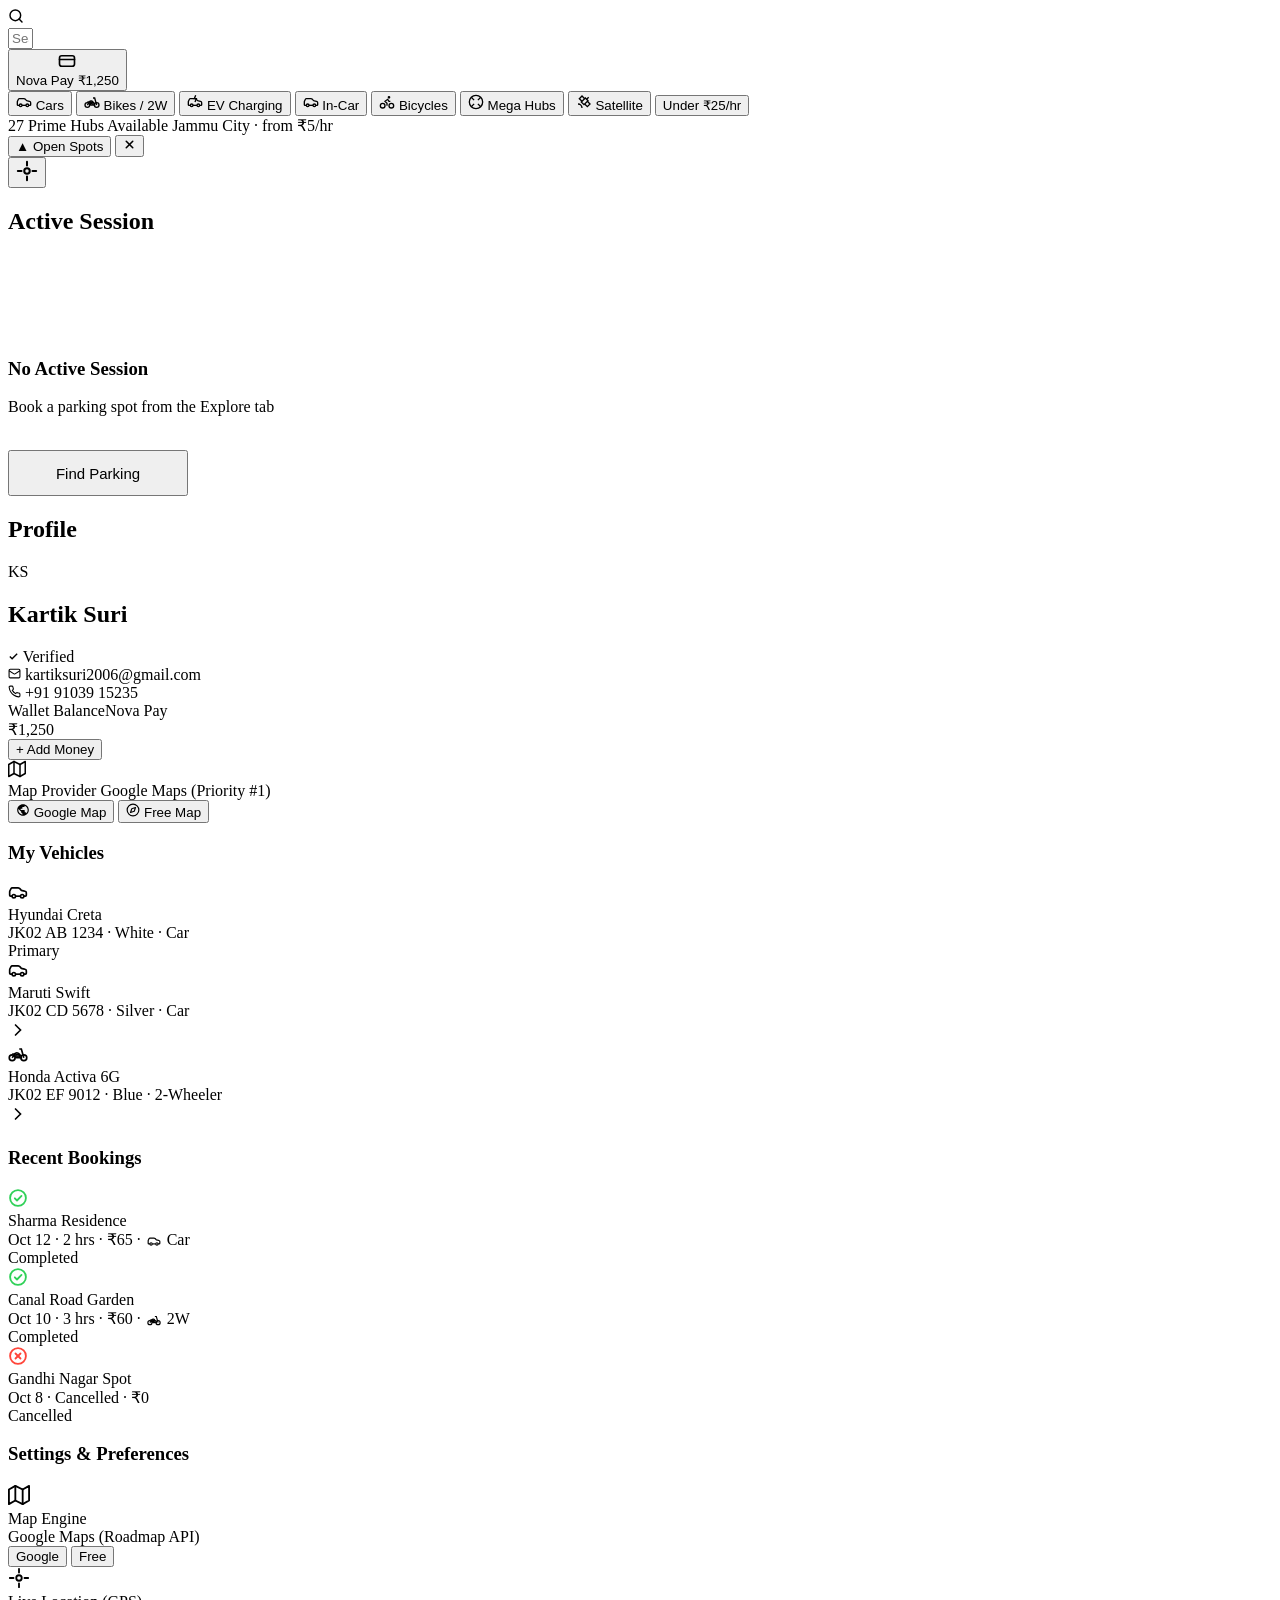
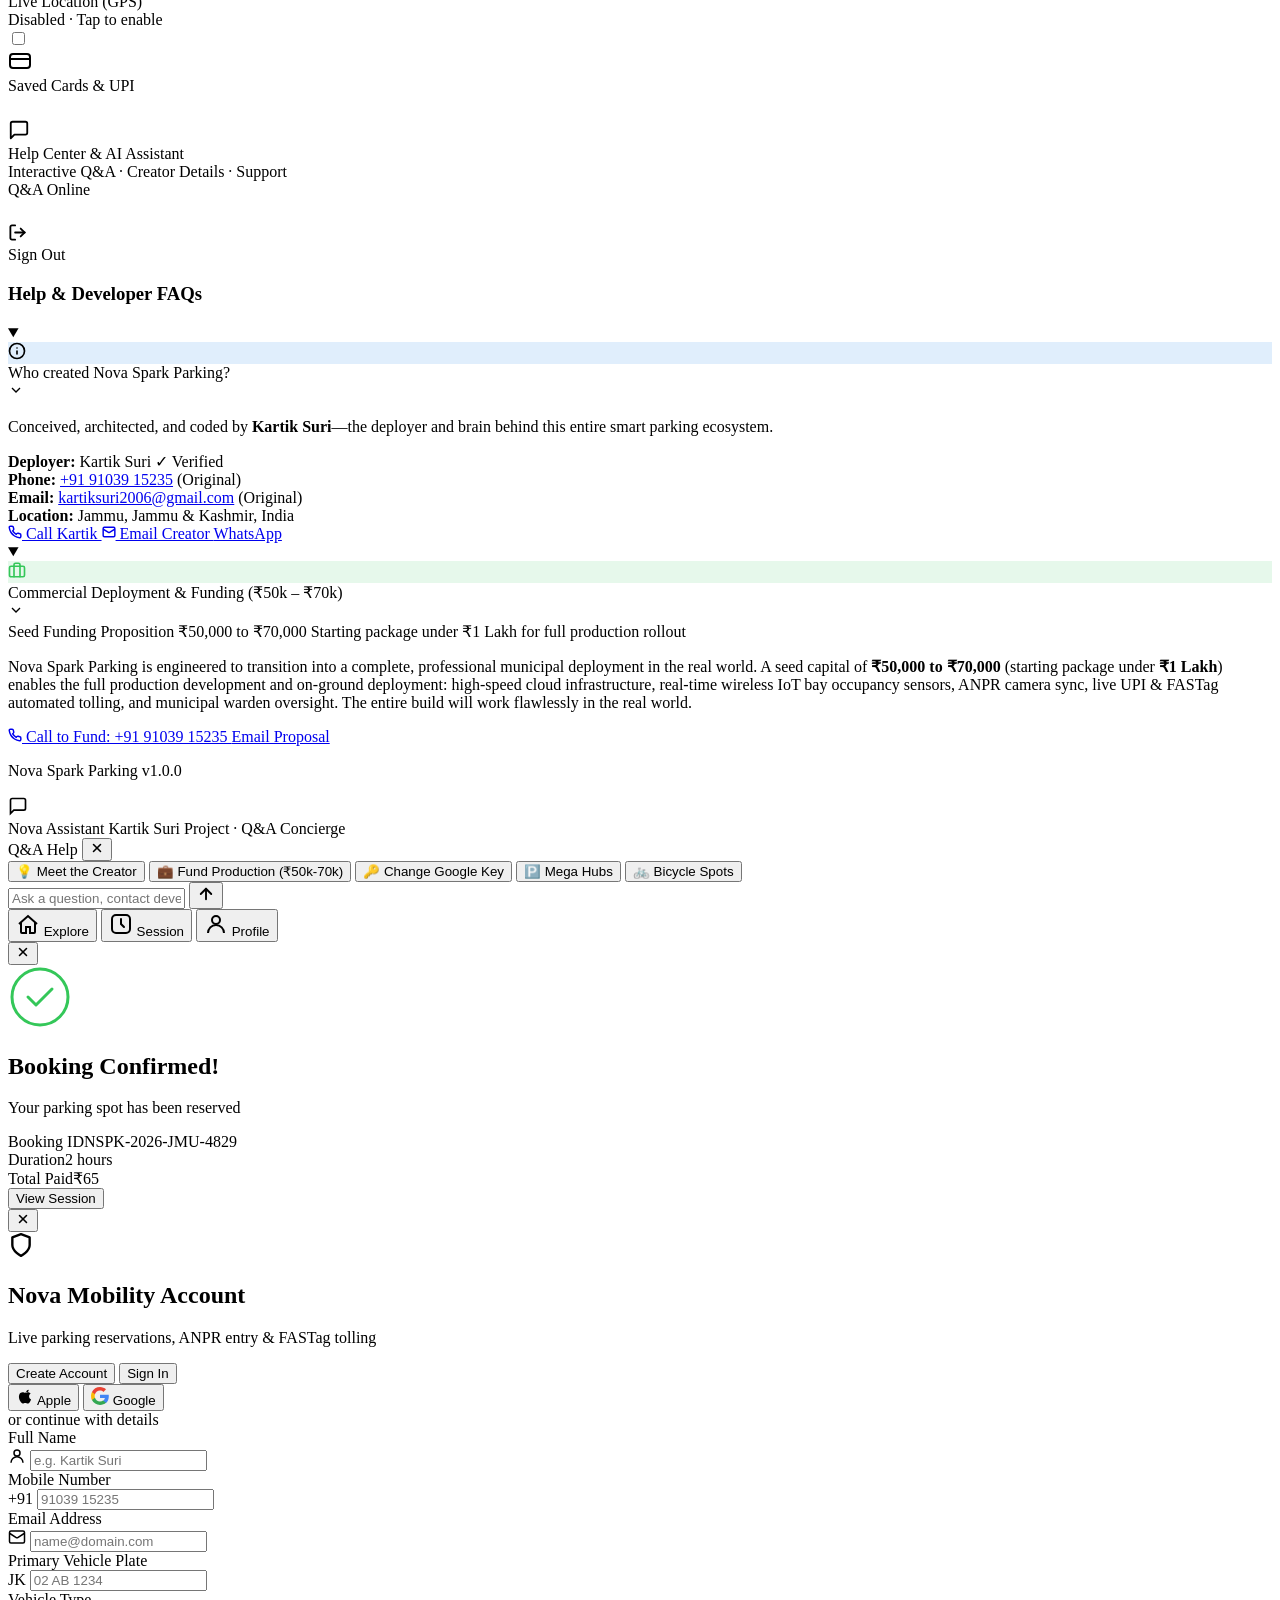
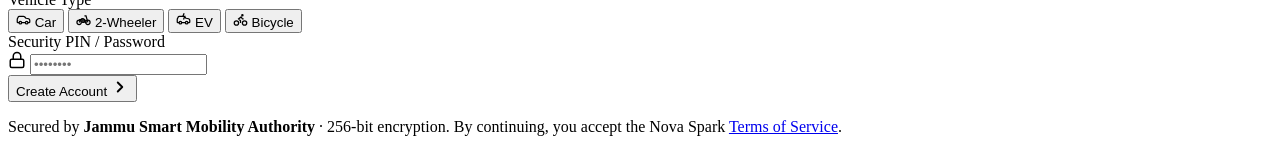
==== commit 92ba6c58: "Add files via upload" ====
--- a/index.html
+++ b/index.html
@@ -1,10 +1,10 @@
 <!DOCTYPE html>
-<html lang="en">
+<html lang="en" data-theme="dark">
 <head>
   <meta charset="UTF-8">
   <meta name="viewport" content="width=device-width, initial-scale=1.0, maximum-scale=1.0, minimum-scale=1.0, user-scalable=no, viewport-fit=cover">
-  <meta name="theme-color" content="#F5F5F7">
-  <meta name="apple-mobile-web-app-status-bar-style" content="default">
+  <meta name="theme-color" content="#0B0B0D">
+  <meta name="apple-mobile-web-app-status-bar-style" content="black-translucent">
   <title>Nova Spark Parking — Jammu</title>
 
 
@@ -164,15 +164,16 @@
     <!-- ── Floating Top Glass Header (Search + Live Wallet Balance) ── -->
     <div class="home-top-header">
       <div class="glass-search-bar liquid-glass squircle-24">
-        <div class="search-icon">
-          <svg width="20" height="20" viewBox="0 0 24 24" fill="none" stroke="currentColor" stroke-width="2.2" stroke-linecap="round">
-            <circle cx="10.5" cy="10.5" r="7"/><path d="M15.5 15.5L21 21"/>
+        <div class="search-icon" aria-hidden="true">
+          <svg width="16" height="16" viewBox="0 0 24 24" fill="none" stroke="currentColor" stroke-width="2.2" stroke-linecap="round" stroke-linejoin="round">
+            <circle cx="11" cy="11" r="8"/>
+            <line x1="21" y1="21" x2="16.65" y2="16.65"/>
           </svg>
         </div>
-        <input type="text" class="search-input" size="1" placeholder="Search parking…">
-        <button class="filter-toggle spring-btn" id="filterBtn" aria-label="Filters">
-          <svg width="20" height="20" viewBox="0 0 24 24" fill="none" stroke="currentColor" stroke-width="2.2" stroke-linecap="round">
-            <path d="M3 6h18M6 12h12M9 18h6"/>
+        <input type="text" class="search-input" size="1" placeholder="Search parking, areas…" aria-label="Search parking">
+        <button class="search-clear spring-btn" id="searchClearBtn" type="button" aria-label="Clear search" hidden>
+          <svg width="14" height="14" viewBox="0 0 24 24" fill="none" stroke="currentColor" stroke-width="2.6" stroke-linecap="round">
+            <line x1="18" y1="6" x2="6" y2="18"/><line x1="6" y1="6" x2="18" y2="18"/>
           </svg>
         </button>
       </div>
@@ -206,6 +207,10 @@
         <svg class="pill-v-icon" width="16" height="16" viewBox="0 0 24 24" fill="none" stroke="currentColor" stroke-width="2"><use href="#icon-ev"/></svg>
         <span>EV Charging</span>
       </button>
+      <button class="pill pill-veh carplay-pill spring-btn" id="carplayToggle">
+        <svg class="pill-v-icon" width="16" height="16" viewBox="0 0 24 24" fill="none" stroke="currentColor" stroke-width="2"><use href="#icon-car"/></svg>
+        <span>In-Car</span>
+      </button>
       <button class="pill pill-veh pill-bicycle spring-btn" data-filter="bicycle">
         <svg class="pill-v-icon" width="16" height="16" viewBox="0 0 24 24" fill="none" stroke="currentColor" stroke-width="2"><use href="#icon-bicycle"/></svg>
         <span>Bicycles</span>
@@ -214,25 +219,11 @@
         <svg class="pill-v-icon" width="16" height="16" viewBox="0 0 24 24" fill="none" stroke="currentColor" stroke-width="2"><circle cx="12" cy="12" r="10"/><path d="m4.93 4.93 4.24 4.24M14.83 9.17l4.24-4.24M14.83 14.83l4.24 4.24M9.17 14.83l-4.24 4.24"/></svg>
         <span>Mega Hubs</span>
       </button>
-      <button class="pill spring-btn" data-filter="price">Under ₹25/hr</button>
-      <button class="pill spring-btn" data-filter="covered">Covered</button>
       <button class="pill spring-btn" id="satelliteToggle">
         <svg class="pill-v-icon" width="16" height="16" viewBox="0 0 24 24" fill="none" stroke="currentColor" stroke-width="2"><use href="#icon-satellite"/></svg>
         <span>Satellite</span>
       </button>
-      <button class="pill spring-btn" id="mapEngineQuickToggle" title="Toggle between Apple Vector and Google Maps">
-        <svg class="pill-v-icon" width="16" height="16" viewBox="0 0 24 24" fill="none" stroke="currentColor" stroke-width="2"><use href="#icon-route"/></svg>
-        <span id="meqtLabel">Google Map</span>
-      </button>
-      <button class="pill carplay-pill spring-btn" id="carplayToggle">
-        <svg class="pill-v-icon" width="16" height="16" viewBox="0 0 24 24" fill="none" stroke="currentColor" stroke-width="2"><use href="#icon-car"/></svg>
-        <span>In-Car</span>
-      </button>
-      <button class="pill theme-pill spring-btn" id="themeQuickToggle">
-        <svg class="pill-v-icon" width="16" height="16" viewBox="0 0 24 24" fill="none" stroke="currentColor" stroke-width="2"><use href="#icon-moon"/></svg>
-        <span>Dark</span>
-      </button>
-      <div class="filter-pills-end-spacer" aria-hidden="true" style="width:36px;min-width:36px;height:36px;flex-shrink:0;"></div>
+      <button class="pill spring-btn" data-filter="price">Under ₹25/hr</button>
     </div>
 
     <!-- ── CarPlay / Android Auto In-Car HUD ─────────────────── -->
@@ -243,7 +234,11 @@
           <span class="hud-dot plusLighter"></span>
           <span class="hud-net">5G GPS Active</span>
         </div>
-        <button class="hud-close spring-btn" id="carplayCloseBtn" title="Exit In-Car Mode">Exit</button>
+        <button class="glass-close-btn spring-btn hud-close-circle" id="carplayCloseBtn" type="button" aria-label="Exit In-Car Mode" title="Exit In-Car Mode">
+          <svg width="14" height="14" viewBox="0 0 24 24" fill="none" stroke="currentColor" stroke-width="2.6" stroke-linecap="round">
+            <line x1="18" y1="6" x2="6" y2="18"/><line x1="6" y1="6" x2="18" y2="18"/>
+          </svg>
+        </button>
       </div>
 
       <div class="hud-main-card">
@@ -297,14 +292,21 @@
         <div class="sbh-info">
           <span class="sbh-status-dot"></span>
           <div class="sbh-text-wrap">
-            <span class="sbh-title" id="sbhTitle">16 Prime Hubs Available</span>
+            <span class="sbh-title" id="sbhTitle">27 Prime Hubs Available</span>
             <span class="sbh-sub" id="sbhSub">Jammu City · from ₹5/hr</span>
           </div>
         </div>
-        <button class="sheet-toggle-btn spring-btn" id="sheetToggleBtn" aria-label="Toggle Driveways Sheet">
-          <span class="stb-chevron" id="stbChevron">▲</span>
-          <span class="stb-label" id="stbLabel">Open Spots</span>
-        </button>
+        <div class="sbh-actions">
+          <button class="sheet-toggle-btn spring-btn" id="sheetToggleBtn" aria-label="Toggle Driveways Sheet">
+            <span class="stb-chevron" id="stbChevron">▲</span>
+            <span class="stb-label" id="stbLabel">Open Spots</span>
+          </button>
+          <button class="glass-close-btn spring-btn" id="sheetCloseBtn" type="button" aria-label="Close parking availability panel">
+            <svg width="13" height="13" viewBox="0 0 24 24" fill="none" stroke="currentColor" stroke-width="2.8" stroke-linecap="round">
+              <line x1="18" y1="6" x2="6" y2="18"/><line x1="6" y1="6" x2="18" y2="18"/>
+            </svg>
+          </button>
+        </div>
       </div>
 
       <!-- ·· PEEK STATE — nearby spots list (NO duplicate title) ··· -->
@@ -328,6 +330,11 @@
               <path d="M4 14h6m0 0v6m0-6L3 21m17-7h-6m0 0v6m0-6l7 7"/>
             </svg>
             <span>Minimize</span>
+          </button>
+          <button class="glass-close-btn spring-btn" id="detailCloseBtn" type="button" aria-label="Close spot details">
+            <svg width="14" height="14" viewBox="0 0 24 24" fill="none" stroke="currentColor" stroke-width="2.6" stroke-linecap="round">
+              <line x1="18" y1="6" x2="6" y2="18"/><line x1="6" y1="6" x2="18" y2="18"/>
+            </svg>
           </button>
         </div>
 
@@ -613,29 +620,26 @@
         <div class="profile-col-left">
           <!-- User card -->
           <div class="user-card liquid-glass squircle">
-            <div class="uc-avatar"><span>KS</span></div>
-            <div class="uc-info">
-              <div class="uc-name-row">
-                <h2>Kartik Suri</h2>
-                <span class="uc-verified-badge" title="Verified Jammu Mobility ID">
-                  <svg width="11" height="11" viewBox="0 0 24 24" fill="none" stroke="currentColor" stroke-width="3"><polyline points="20 6 9 17 4 12"/></svg>
-                  Verified
-                </span>
-              </div>
-              <div class="uc-contact-row">
-                <svg width="13" height="13" viewBox="0 0 24 24" fill="none" stroke="currentColor" stroke-width="2"><rect width="20" height="16" x="2" y="4" rx="2"/><path d="m22 7-8.97 5.7a1.94 1.94 0 0 1-2.06 0L2 7"/></svg>
-                <span>kartiksuri2006@gmail.com</span>
-              </div>
-              <div class="uc-contact-row">
-                <svg width="13" height="13" viewBox="0 0 24 24" fill="none" stroke="currentColor" stroke-width="2"><path d="M22 16.92v3a2 2 0 0 1-2.18 2 19.79 19.79 0 0 1-8.63-3.07 19.5 19.5 0 0 1-6-6 19.79 19.79 0 0 1-3.07-8.67A2 2 0 0 1 4.11 2h3a2 2 0 0 1 2 1.72 12.84 12.84 0 0 0 .7 2.81 2 2 0 0 1-.45 2.11L8.09 9.91a16 16 0 0 0 6 6l1.27-1.27a2 2 0 0 1 2.11-.45 12.84 12.84 0 0 0 2.81.7A2 2 0 0 1 22 16.92z"/></svg>
-                <span>+91 91039 15235</span>
-              </div>
-            </div>
-            <button class="uc-edit" aria-label="Edit profile">
-              <svg width="24" height="24" viewBox="0 0 24 24" fill="none" stroke="currentColor" stroke-width="2" stroke-linecap="round" stroke-linejoin="round">
-                <path d="M15 6l3 3M9 18l-3 1 1-3L16 7l2 2-9 9z"/>
-              </svg>
-            </button>
+            <div class="uc-top">
+              <div class="uc-avatar" id="ucUserAvatar"><span>KS</span></div>
+              <div class="uc-info">
+                <div class="uc-name-row">
+                  <h2 id="ucUserName">Kartik Suri</h2>
+                  <span class="uc-verified-badge" title="Verified Jammu Mobility ID">
+                    <svg width="11" height="11" viewBox="0 0 24 24" fill="none" stroke="currentColor" stroke-width="3"><polyline points="20 6 9 17 4 12"/></svg>
+                    Verified
+                  </span>
+                </div>
+                <div class="uc-contact-row">
+                  <svg width="13" height="13" viewBox="0 0 24 24" fill="none" stroke="currentColor" stroke-width="2"><rect width="20" height="16" x="2" y="4" rx="2"/><path d="m22 7-8.97 5.7a1.94 1.94 0 0 1-2.06 0L2 7"/></svg>
+                  <span id="ucUserEmail">kartiksuri2006@gmail.com</span>
+                </div>
+                <div class="uc-contact-row">
+                  <svg width="13" height="13" viewBox="0 0 24 24" fill="none" stroke="currentColor" stroke-width="2"><path d="M22 16.92v3a2 2 0 0 1-2.18 2 19.79 19.79 0 0 1-8.63-3.07 19.5 19.5 0 0 1-6-6 19.79 19.79 0 0 1-3.07-8.67A2 2 0 0 1 4.11 2h3a2 2 0 0 1 2 1.72 12.84 12.84 0 0 0 .7 2.81 2 2 0 0 1-.45 2.11L8.09 9.91a16 16 0 0 0 6 6l1.27-1.27a2 2 0 0 1 2.11-.45 12.84 12.84 0 0 0 2.81.7A2 2 0 0 1 22 16.92z"/></svg>
+                  <span id="ucUserPhone">+91 91039 15235</span>
+                </div>
+              </div>
+            </div>
           </div>
 
           <!-- Wallet -->
@@ -643,6 +647,38 @@
             <div class="wc-top"><span class="wc-label">Wallet Balance</span><span class="wc-badge">Nova Pay</span></div>
             <div class="wc-bal">₹1,250</div>
             <button class="wc-add spring-btn squircle">+ Add Money</button>
+          </div>
+
+          <!-- Dedicated Map Engine & Provider Selection Card (Google Map Priority #1 vs Free Map) -->
+          <div class="profile-map-card liquid-glass squircle" id="profileMapCard">
+            <div class="pmc-top">
+              <div class="pmc-icon-wrap">
+                <svg width="18" height="18" viewBox="0 0 24 24" fill="none" stroke="currentColor" stroke-width="2" stroke-linecap="round" stroke-linejoin="round">
+                  <polygon points="1 6 1 22 8 18 16 22 23 18 23 2 16 6 8 2 1 6"/>
+                  <line x1="8" y1="2" x2="8" y2="18"/>
+                  <line x1="16" y1="6" x2="16" y2="22"/>
+                </svg>
+              </div>
+              <div class="pmc-info">
+                <span class="pmc-title">Map Provider</span>
+                <span class="pmc-badge" id="pmcStatusBadge">Google Maps (Priority #1)</span>
+              </div>
+            </div>
+            <div class="pmc-switch-group" role="group" aria-label="Map Engine Selector">
+              <button type="button" class="pmc-btn active spring-btn" id="profBtnGoogle" data-engine="google">
+                <svg width="14" height="14" viewBox="0 0 24 24" fill="currentColor">
+                  <path d="M12 2C6.48 2 2 6.48 2 12s4.48 10 10 10 10-4.48 10-10S17.52 2 12 2zm-1 17.93c-3.95-.49-7-3.85-7-7.93 0-.62.08-1.21.21-1.79L9 15v1c0 1.1.9 2 2 2v1.93zm6.9-2.54c-.26-.81-1-1.39-1.9-1.39h-1v-3c0-.55-.45-1-1-1H8v-2h2c.55 0 1-.45 1-1V7h2c1.1 0 2-.9 2-2v-.41c2.93 1.19 5 4.06 5 7.41 0 2.08-.8 3.97-2.1 5.39z"/>
+                </svg>
+                <span>Google Map</span>
+              </button>
+              <button type="button" class="pmc-btn spring-btn" id="profBtnFree" data-engine="free">
+                <svg width="14" height="14" viewBox="0 0 24 24" fill="none" stroke="currentColor" stroke-width="2" stroke-linecap="round" stroke-linejoin="round">
+                  <circle cx="12" cy="12" r="10"/>
+                  <polygon points="16.24 7.76 14.12 14.12 7.76 16.24 9.88 9.88 16.24 7.76"/>
+                </svg>
+                <span>Free Map</span>
+              </button>
+            </div>
           </div>
         </div>
 
@@ -684,8 +720,9 @@
             <div class="list-card liquid-glass squircle">
               <div class="row-68">
                 <div class="row-icon ok">
-                  <svg width="20" height="20" viewBox="0 0 24 24" fill="none" stroke="#34C759" stroke-width="2.5" stroke-linecap="round" stroke-linejoin="round">
-                    <circle cx="12" cy="12" r="10"/><polyline points="20 6 9 17 4 12"/>
+                  <svg width="20" height="20" viewBox="0 0 24 24" fill="none" stroke="#30D158" stroke-width="2.2" stroke-linecap="round" stroke-linejoin="round">
+                    <circle cx="12" cy="12" r="9.5"/>
+                    <path d="M8.2 12.4l2.6 2.6 5.4-5.5"/>
                   </svg>
                 </div>
                 <div class="row-body">
@@ -701,8 +738,9 @@
               <div class="row-sep"></div>
               <div class="row-68">
                 <div class="row-icon ok">
-                  <svg width="20" height="20" viewBox="0 0 24 24" fill="none" stroke="#34C759" stroke-width="2.5" stroke-linecap="round" stroke-linejoin="round">
-                    <circle cx="12" cy="12" r="10"/><polyline points="20 6 9 17 4 12"/>
+                  <svg width="20" height="20" viewBox="0 0 24 24" fill="none" stroke="#30D158" stroke-width="2.2" stroke-linecap="round" stroke-linejoin="round">
+                    <circle cx="12" cy="12" r="9.5"/>
+                    <path d="M8.2 12.4l2.6 2.6 5.4-5.5"/>
                   </svg>
                 </div>
                 <div class="row-body">
@@ -718,8 +756,10 @@
               <div class="row-sep"></div>
               <div class="row-68">
                 <div class="row-icon cancel">
-                  <svg width="20" height="20" viewBox="0 0 24 24" fill="none" stroke="#FF3B30" stroke-width="2.5" stroke-linecap="round">
-                    <circle cx="12" cy="12" r="10"/><line x1="15" y1="9" x2="9" y2="15"/><line x1="9" y1="9" x2="15" y2="15"/>
+                  <svg width="20" height="20" viewBox="0 0 24 24" fill="none" stroke="#FF453A" stroke-width="2.2" stroke-linecap="round">
+                    <circle cx="12" cy="12" r="9.5"/>
+                    <line x1="15" y1="9" x2="9" y2="15"/>
+                    <line x1="9" y1="9" x2="15" y2="15"/>
                   </svg>
                 </div>
                 <div class="row-body"><div class="row-t">Gandhi Nagar Spot</div><div class="row-s">Oct 8 · Cancelled · ₹0</div></div>
@@ -732,41 +772,24 @@
           <div class="prof-section">
             <h3 class="sec-title">Settings &amp; Preferences</h3>
             <div class="list-card liquid-glass squircle">
-              <div class="row-52" id="pushNotificationsRow" style="cursor:pointer;">
-                <div class="row-icon"><svg width="24" height="24" viewBox="0 0 24 24" fill="none" stroke="currentColor" stroke-width="2"><path d="M18 8A6 6 0 006 8c0 7-3 9-3 9h18s-3-2-3-9"/><path d="M13.73 21a2 2 0 01-3.46 0"/></svg></div>
-                <div class="row-body"><div class="row-t">Push Notifications</div></div>
-                <svg class="row-chev" width="20" height="20" viewBox="0 0 24 24" fill="none" stroke="rgba(255,255,255,.4)" stroke-width="2" stroke-linecap="round"><path d="M9 18l6-6-6-6"/></svg>
-              </div>
-              <div class="row-sep"></div>
-
-              <!-- Appearance Row inside Settings -->
-              <div class="row-52">
-                <div class="row-icon theme-toggle-icon">
-                  <svg class="icon-sun" width="22" height="22" viewBox="0 0 24 24" fill="none" stroke="currentColor" stroke-width="2" stroke-linecap="round" stroke-linejoin="round">
-                    <circle cx="12" cy="12" r="5"></circle>
-                    <line x1="12" y1="1" x2="12" y2="3"></line>
-                    <line x1="12" y1="21" x2="12" y2="23"></line>
-                    <line x1="4.22" y1="4.22" x2="5.64" y2="5.64"></line>
-                    <line x1="18.36" y1="18.36" x2="19.78" y2="19.78"></line>
-                    <line x1="1" y1="12" x2="3" y2="12"></line>
-                    <line x1="21" y1="12" x2="23" y2="12"></line>
-                    <line x1="4.22" y1="19.78" x2="5.64" y2="18.36"></line>
-                    <line x1="18.36" y1="5.64" x2="19.78" y2="4.22"></line>
+              <!-- Map Engine Row: Google Map vs Free Map -->
+              <div class="row-52" id="mapEngineRow">
+                <div class="row-icon">
+                  <svg width="22" height="22" viewBox="0 0 24 24" fill="none" stroke="currentColor" stroke-width="2" stroke-linecap="round" stroke-linejoin="round">
+                    <polygon points="1 6 1 22 8 18 16 22 23 18 23 2 16 6 8 2 1 6"/>
+                    <line x1="8" y1="2" x2="8" y2="18"/>
+                    <line x1="16" y1="6" x2="16" y2="22"/>
                   </svg>
-                  <svg class="icon-moon" width="22" height="22" viewBox="0 0 24 24" fill="none" stroke="currentColor" stroke-width="2" stroke-linecap="round" stroke-linejoin="round" style="display:none">
-                    <path d="M21 12.79A9 9 0 1 1 11.21 3 7 7 0 0 0 21 12.79z"></path>
-                  </svg>
                 </div>
                 <div class="row-body">
-                  <div class="row-t">Dark Appearance</div>
-                  <div class="row-s" id="themeStatusLabel">Light Theme Active</div>
-                </div>
-                <label class="apple-switch" for="themeToggleCheckbox">
-                  <input type="checkbox" id="themeToggleCheckbox" aria-label="Toggle Dark Appearance">
-                  <span class="apple-switch-slider"></span>
-                </label>
-              </div>
-              <div class="row-sep"></div>
+                  <div class="row-t">Map Engine</div>
+                  <div class="row-s" id="mebActiveBadge">Google Maps (Roadmap API)</div>
+                </div>
+                <div class="map-engine-segment" role="group" aria-label="Map Engine">
+                  <button type="button" class="mes-btn active" id="btnEngineGoogle">Google</button>
+                  <button type="button" class="mes-btn" id="btnEngineFree">Free</button>
+                </div>
+              </div>
 
               <!-- Live Location (GPS) Mode Row -->
               <div class="row-52">
@@ -787,26 +810,6 @@
               </div>
               <div class="row-sep"></div>
 
-              <!-- Map Engine Row inside Settings -->
-              <div class="row-52">
-                <div class="row-icon">
-                  <svg width="22" height="22" viewBox="0 0 24 24" fill="none" stroke="currentColor" stroke-width="2" stroke-linecap="round" stroke-linejoin="round">
-                    <polygon points="1 6 1 22 8 18 16 22 23 18 23 2 16 6 8 2 1 6"/>
-                    <line x1="8" y1="2" x2="8" y2="18"/>
-                    <line x1="16" y1="6" x2="16" y2="22"/>
-                  </svg>
-                </div>
-                <div class="row-body">
-                  <div class="row-t">Map Engine</div>
-                  <div class="row-s" id="mebActiveBadge">Free Map (Leaflet)</div>
-                </div>
-                <div class="map-engine-segment" id="mapEngineSegment">
-                  <button type="button" class="mes-btn active spring-btn" id="btnEngineFree">Free Map</button>
-                  <button type="button" class="mes-btn spring-btn" id="btnEngineGoogle">Google Map</button>
-                </div>
-              </div>
-              <div class="row-sep"></div>
-
               <div class="row-52" id="savedCardsRow" style="cursor:pointer;">
                 <div class="row-icon"><svg width="24" height="24" viewBox="0 0 24 24" fill="none" stroke="currentColor" stroke-width="2"><rect x="2" y="5" width="20" height="14" rx="3"/><path d="M2 10h20"/></svg></div>
                 <div class="row-body"><div class="row-t">Saved Cards &amp; UPI</div></div>
@@ -823,17 +826,18 @@
                 </div>
                 <div class="row-body">
                   <div class="row-t">Help Center &amp; AI Assistant</div>
-                  <div class="row-s" id="helpCenterSub">Interactive Q&amp;A · Creator Details · Google Maps API Key</div>
+                  <div class="row-s" id="helpCenterSub">Interactive Q&amp;A · Creator Details · Support</div>
                 </div>
                 <div class="hcr-badge" id="hcrBadge">Q&amp;A Online</div>
                 <svg class="row-chev" width="20" height="20" viewBox="0 0 24 24" fill="none" stroke="rgba(255,255,255,.4)" stroke-width="2" stroke-linecap="round"><path d="M9 18l6-6-6-6"/></svg>
               </div>
+
               <div class="row-sep"></div>
 
-              <div class="row-52" id="signOutRow" style="cursor:pointer;">
-                <div class="row-icon"><svg width="24" height="24" viewBox="0 0 24 24" fill="none" stroke="currentColor" stroke-width="2" stroke-linecap="round"><path d="M9 21H5a2 2 0 01-2-2V5a2 2 0 012-2h4"/><polyline points="16 17 21 12 16 7"/><line x1="21" y1="12" x2="9" y2="12"/></svg></div>
+              <!-- Apple iOS Centered Destructive Row: Sign Out -->
+              <div class="row-52 sign-out-row spring-btn" id="signOutRow" role="button" aria-label="Sign out or switch account" style="cursor:pointer;">
+                <div class="row-icon"><svg width="19" height="19" viewBox="0 0 24 24" fill="none" stroke="currentColor" stroke-width="2.3" stroke-linecap="round"><path d="M9 21H5a2 2 0 01-2-2V5a2 2 0 012-2h4"/><polyline points="16 17 21 12 16 7"/><line x1="21" y1="12" x2="9" y2="12"/></svg></div>
                 <div class="row-body"><div class="row-t danger">Sign Out</div></div>
-                <span></span>
               </div>
             </div>
           </div>
@@ -912,40 +916,16 @@
                   </div>
                 </div>
               </details>
-
-              <div class="row-sep"></div>
-
-              <!-- Item 3: Change Google Maps API Key -->
-              <details class="faq-item">
-                <summary class="faq-summary">
-                  <div class="faq-icon-wrap" style="background:rgba(255,149,0,0.12); color:#FF9500;">
-                    <svg width="18" height="18" viewBox="0 0 24 24" fill="none" stroke="currentColor" stroke-width="2.2" stroke-linecap="round" stroke-linejoin="round">
-                      <path d="M21 2l-2 2m-7.61 7.61a5.5 5.5 0 1 1-7.778 7.778 5.5 5.5 0 0 1 7.777-7.777zm0 0L15.5 7.5m0 0l3 3L22 7l-3-3m-3.5 3.5L19 4"/>
-                    </svg>
-                  </div>
-                  <div class="faq-sum-title">Can I change my Google Maps API Key?</div>
-                  <svg class="faq-chevron" width="16" height="16" viewBox="0 0 24 24" fill="none" stroke="currentColor" stroke-width="2"><path d="M6 9l6 6 6-6"/></svg>
-                </summary>
-                <div class="faq-body">
-                  <p class="faq-desc">
-                    Yes! You can set or change your custom Google Cloud Maps API key anytime in the Help Assistant. To switch between Free Map and Google Map, use the Map Engine toggle above.
-                  </p>
-                  <div class="faq-actions-row">
-                    <button type="button" class="faq-btn faq-btn-key" id="profileChangeApiKeyBtn">
-                      <svg width="14" height="14" viewBox="0 0 24 24" fill="none" stroke="currentColor" stroke-width="2.5"><path d="M21 2l-2 2m-7.61 7.61a5.5 5.5 0 1 1-7.778 7.778 5.5 5.5 0 0 1 7.777-7.777zm0 0L15.5 7.5m0 0l3 3L22 7l-3-3m-3.5 3.5L19 4"/></svg>
-                      Change Google Maps Key
-                    </button>
-                  </div>
-                </div>
-              </details>
-            </div>
-          </div>
-        </div>
-      </div>
-
-      <p class="app-ver">Nova Spark Parking v1.0.0</p>
+            </div>
+          </div>
+
+          <p class="app-ver">Nova Spark Parking v1.0.0</p>
+        </div><!-- /profile-col-right -->
+      </div><!-- /profile-desktop-grid -->
     </div><!-- /screen-scroll -->
   </section>
+
+
 
   <!-- ═══════════════════════════════════════════════════════════
        HELP CENTER CHATBOT MODAL (Apple iOS Native Assistant)
@@ -968,8 +948,8 @@
         </div>
         <div class="cb-header-right">
           <span class="cb-engine-badge" id="cbEngineBadge">Q&amp;A Help</span>
-          <button type="button" class="cb-close-btn" id="cbCloseBtn" aria-label="Close Assistant">
-            <svg width="18" height="18" viewBox="0 0 24 24" fill="none" stroke="currentColor" stroke-width="2.5" stroke-linecap="round"><line x1="18" y1="6" x2="6" y2="18"/><line x1="6" y1="6" x2="18" y2="18"/></svg>
+          <button type="button" class="cb-close-btn glass-close-btn spring-btn" id="cbCloseBtn" aria-label="Close Assistant">
+            <svg width="14" height="14" viewBox="0 0 24 24" fill="none" stroke="currentColor" stroke-width="2.6" stroke-linecap="round"><line x1="18" y1="6" x2="6" y2="18"/><line x1="6" y1="6" x2="18" y2="18"/></svg>
           </button>
         </div>
       </div>
@@ -1021,29 +1001,18 @@
     </button>
   </nav>
 
-  <!-- ═══════════════════════════════════════════════════════════
-       MAP SWITCH TOAST NOTIFICATION
-       ═══════════════════════════════════════════════════════════ -->
-  <div id="mapSwitchNotice" class="map-switch-toast liquid-glass squircle-24" style="display:none">
-    <div class="msn-icon-wrap">
-      <svg width="20" height="20" viewBox="0 0 24 24" fill="none" stroke="currentColor" stroke-width="2.2" stroke-linecap="round" stroke-linejoin="round">
-        <polygon points="1 6 1 22 8 18 16 22 23 18 23 2 16 6 8 2 1 6"/>
-        <line x1="8" y1="2" x2="8" y2="18"/>
-        <line x1="16" y1="6" x2="16" y2="22"/>
-      </svg>
-    </div>
-    <div class="msn-body">
-      <div id="msnTitle" class="msn-title">Map Switched!</div>
-      <div id="msnSub" class="msn-sub">Map engine updated</div>
-    </div>
-    <button id="msnViewMapBtn" class="msn-btn spring-btn" type="button">View</button>
-  </div>
+
 
   <!-- ═══════════════════════════════════════════════════════════
        BOOKING CONFIRMATION OVERLAY
        ═══════════════════════════════════════════════════════════ -->
   <div id="confirmOverlay" class="overlay">
     <div class="confirm-card liquid-glass squircle">
+      <button class="glass-close-btn spring-btn overlay-close-btn" id="confirmCloseBtn" type="button" aria-label="Close confirmation">
+        <svg width="14" height="14" viewBox="0 0 24 24" fill="none" stroke="currentColor" stroke-width="2.6" stroke-linecap="round">
+          <line x1="18" y1="6" x2="6" y2="18"/><line x1="6" y1="6" x2="18" y2="18"/>
+        </svg>
+      </button>
       <div class="confirm-check">
         <svg width="64" height="64" viewBox="0 0 64 64" fill="none" stroke="#34C759" stroke-width="3" stroke-linecap="round" stroke-linejoin="round">
           <circle cx="32" cy="32" r="28" class="check-circle"/>
@@ -1065,6 +1034,159 @@
 
 </div><!-- /#app -->
 
+  <!-- ═══════════════════════════════════════════════════════════
+       APPLE iOS AUTHENTICATION / SIGNUP MODAL (Direct Body Level)
+       ═══════════════════════════════════════════════════════════ -->
+  <div id="signupModal" class="ios-modal-overlay" role="dialog" aria-modal="true" aria-labelledby="signupModalTitle">
+    <div class="ios-modal-scrim" id="signupModalScrim"></div>
+    <div class="ios-modal-sheet liquid-glass squircle-28">
+      <!-- iOS Drag Indicator Pill (mobile sheet grabber - visual bar removed, drag gesture preserved) -->
+      <div class="ios-sheet-grabber" id="signupSheetGrabber" aria-hidden="true"></div>
+
+      <!-- Circular Apple Close Button -->
+      <button type="button" class="glass-close-btn spring-btn ios-modal-close" id="signupCloseBtn" aria-label="Close authentication modal">
+        <svg width="14" height="14" viewBox="0 0 24 24" fill="none" stroke="currentColor" stroke-width="2.6" stroke-linecap="round">
+          <line x1="18" y1="6" x2="6" y2="18"/>
+          <line x1="6" y1="6" x2="18" y2="18"/>
+        </svg>
+      </button>
+
+      <!-- Modal Header -->
+      <div class="ios-modal-header">
+        <div class="ios-auth-icon-wrap">
+          <svg width="26" height="26" viewBox="0 0 24 24" fill="none" stroke="currentColor" stroke-width="2.2" stroke-linecap="round" stroke-linejoin="round">
+            <path d="M12 22s8-4 8-10V5l-8-3-8 3v7c0 6 8 10 8 10z"/>
+          </svg>
+        </div>
+        <h2 id="signupModalTitle" class="ios-modal-title">Nova Mobility Account</h2>
+        <p class="ios-modal-sub" id="signupModalSub">Live parking reservations, ANPR entry &amp; FASTag tolling</p>
+
+        <!-- iOS Segmented Control (Create Account / Sign In) -->
+        <div class="ios-segmented-control" role="tablist" id="authSegmentControl">
+          <div class="ios-seg-slider" id="authSegSlider"></div>
+          <button type="button" class="ios-seg-btn active spring-btn" id="btnAuthTabSignup" role="tab" aria-selected="true">
+            Create Account
+          </button>
+          <button type="button" class="ios-seg-btn spring-btn" id="btnAuthTabSignin" role="tab" aria-selected="false">
+            Sign In
+          </button>
+        </div>
+      </div>
+
+      <!-- Modal Body Scrollable -->
+      <div class="ios-modal-scroll">
+        <!-- Quick Social Sign-In (Apple & Google) -->
+        <div class="ios-oauth-row">
+          <button type="button" class="ios-oauth-btn ios-btn-apple spring-btn" id="btnOAuthApple">
+            <svg class="ios-oauth-icon" width="18" height="18" viewBox="0 0 24 24" fill="currentColor">
+              <path d="M18.71 19.5c-.83 1.24-1.71 2.45-3.05 2.47-1.34.03-1.77-.79-3.29-.79-1.53 0-2 .77-3.27.82-1.31.05-2.3-1.32-3.14-2.53C4.25 17 2.94 12.45 4.7 9.39c.87-1.52 2.43-2.48 4.12-2.51 1.28-.02 2.5.87 3.29.87.78 0 2.26-1.07 3.81-.91.65.03 2.47.26 3.64 1.98-.09.06-2.17 1.28-2.15 3.81.03 3.02 2.65 4.03 2.68 4.04-.03.07-.42 1.44-1.38 2.83M15.97 6.37c.62-.75 1.04-1.8 0.92-2.85-.9.04-1.99.6-2.63 1.35-.57.65-.96 1.72-.82 2.74 1.01.08 2.05-.51 2.53-1.24z"/>
+            </svg>
+            <span>Apple</span>
+          </button>
+          <button type="button" class="ios-oauth-btn ios-btn-google spring-btn" id="btnOAuthGoogle">
+            <svg class="ios-oauth-icon" width="18" height="18" viewBox="0 0 24 24">
+              <path fill="#4285F4" d="M23.745 12.27c0-.7-.06-1.4-.19-2.07H12v4.51h6.6c-.29 1.52-1.14 2.8-2.4 3.67v3.05h3.88c2.27-2.09 3.665-5.17 3.665-9.16z"/>
+              <path fill="#34A853" d="M12 24c3.24 0 5.95-1.08 7.93-2.91l-3.88-3.05c-1.08.72-2.45 1.16-4.05 1.16-3.12 0-5.77-2.1-6.72-4.93H1.26v3.15C3.25 21.36 7.34 24 12 24z"/>
+              <path fill="#FBBC05" d="M5.28 14.27c-.25-.72-.38-1.49-.38-2.27s.13-1.55.38-2.27V6.58H1.26C.46 8.16 0 9.94 0 12s.46 3.84 1.26 5.42l4.02-3.15z"/>
+              <path fill="#EA4335" d="M12 4.75c1.77 0 3.35.61 4.6 1.8l3.42-3.42C17.95 1.19 15.24 0 12 0 7.34 0 3.25 2.64 1.26 6.58l4.02 3.15c.95-2.83 3.6-4.98 6.72-4.98z"/>
+            </svg>
+            <span>Google</span>
+          </button>
+        </div>
+
+        <div class="ios-form-divider">
+          <span>or continue with details</span>
+        </div>
+
+        <!-- Form Inset Grouped Fields -->
+        <form id="signupForm" class="ios-form-wrapper" novalidate autocomplete="on">
+          <div class="ios-inset-group">
+            <!-- Full Name Field (Sign Up Mode) -->
+            <div class="ios-field-row" id="fieldRowName">
+              <label class="ios-field-label" for="inputAuthName">Full Name</label>
+              <div class="ios-input-wrap">
+                <svg class="ios-input-icon" width="18" height="18" viewBox="0 0 24 24" fill="none" stroke="currentColor" stroke-width="2"><circle cx="12" cy="8" r="4"/><path d="M20 21a8 8 0 10-16 0"/></svg>
+                <input type="text" id="inputAuthName" class="ios-input" placeholder="e.g. Kartik Suri" autocomplete="name" required>
+              </div>
+            </div>
+
+            <!-- Phone Number Field -->
+            <div class="ios-field-row" id="fieldRowPhone">
+              <label class="ios-field-label" for="inputAuthPhone">Mobile Number</label>
+              <div class="ios-input-wrap">
+                <span class="ios-country-prefix">+91</span>
+                <input type="tel" id="inputAuthPhone" class="ios-input" placeholder="91039 15235" autocomplete="tel" maxlength="10" required>
+              </div>
+            </div>
+
+            <!-- Email Field -->
+            <div class="ios-field-row" id="fieldRowEmail">
+              <label class="ios-field-label" for="inputAuthEmail">Email Address</label>
+              <div class="ios-input-wrap">
+                <svg class="ios-input-icon" width="18" height="18" viewBox="0 0 24 24" fill="none" stroke="currentColor" stroke-width="2"><rect width="20" height="16" x="2" y="4" rx="2"/><path d="m22 7-8.97 5.7a1.94 1.94 0 0 1-2.06 0L2 7"/></svg>
+                <input type="email" id="inputAuthEmail" class="ios-input" placeholder="name@domain.com" autocomplete="email" required>
+              </div>
+            </div>
+
+            <!-- Vehicle Number Plate Field (Sign Up Mode) -->
+            <div class="ios-field-row" id="fieldRowPlate">
+              <label class="ios-field-label" for="inputAuthPlate">Primary Vehicle Plate</label>
+              <div class="ios-input-wrap">
+                <span class="ios-plate-badge">JK</span>
+                <input type="text" id="inputAuthPlate" class="ios-input ios-plate-input" placeholder="02 AB 1234" autocomplete="off" maxlength="12" spellcheck="false">
+              </div>
+            </div>
+
+            <!-- Vehicle Category Picker (Sign Up Mode) -->
+            <div class="ios-field-row" id="fieldRowVehType">
+              <label class="ios-field-label">Vehicle Type</label>
+              <div class="ios-veh-type-selector" id="authVehTypeSelector">
+                <button type="button" class="ivt-chip active spring-btn" data-type="car">
+                  <svg width="15" height="15" viewBox="0 0 24 24" fill="none" stroke="currentColor" stroke-width="2"><use href="#icon-car"/></svg>
+                  <span>Car</span>
+                </button>
+                <button type="button" class="ivt-chip spring-btn" data-type="bike">
+                  <svg width="15" height="15" viewBox="0 0 24 24" fill="none" stroke="currentColor" stroke-width="2"><use href="#icon-moto"/></svg>
+                  <span>2-Wheeler</span>
+                </button>
+                <button type="button" class="ivt-chip spring-btn" data-type="ev">
+                  <svg width="15" height="15" viewBox="0 0 24 24" fill="none" stroke="currentColor" stroke-width="2"><use href="#icon-ev"/></svg>
+                  <span>EV</span>
+                </button>
+                <button type="button" class="ivt-chip spring-btn" data-type="bicycle">
+                  <svg width="15" height="15" viewBox="0 0 24 24" fill="none" stroke="currentColor" stroke-width="2"><use href="#icon-bicycle"/></svg>
+                  <span>Bicycle</span>
+                </button>
+              </div>
+            </div>
+
+            <!-- Password / Passcode Field -->
+            <div class="ios-field-row" id="fieldRowPassword">
+              <label class="ios-field-label" for="inputAuthPass">Security PIN / Password</label>
+              <div class="ios-input-wrap">
+                <svg class="ios-input-icon" width="18" height="18" viewBox="0 0 24 24" fill="none" stroke="currentColor" stroke-width="2"><rect x="3" y="11" width="18" height="11" rx="2" ry="2"/><path d="M7 11V7a5 5 0 0 1 10 0v4"/></svg>
+                <input type="password" id="inputAuthPass" class="ios-input" placeholder="••••••••" autocomplete="current-password" required>
+              </div>
+            </div>
+          </div><!-- /ios-inset-group -->
+
+          <!-- Primary Submit Action Button -->
+          <button type="submit" class="ios-btn-primary spring-btn" id="btnAuthSubmit">
+            <span class="ios-btn-text" id="btnAuthSubmitText">Create Account</span>
+            <svg class="ios-btn-icon" width="18" height="18" viewBox="0 0 24 24" fill="none" stroke="currentColor" stroke-width="2.5" stroke-linecap="round" stroke-linejoin="round">
+              <polyline points="9 18 15 12 9 6"/>
+            </svg>
+          </button>
+        </form>
+
+        <!-- Terms & Privacy Footnote -->
+        <p class="ios-modal-footnote">
+          Secured by <strong>Jammu Smart Mobility Authority</strong> · 256-bit encryption. By continuing, you accept the Nova Spark <a href="#" class="ios-link" id="authTermsLink">Terms of Service</a>.
+        </p>
+      </div><!-- /ios-modal-scroll -->
+    </div><!-- /ios-modal-sheet -->
+  </div><!-- /signupModal -->
+
 <script src="js/leaflet.js"></script>
 <script src="js/spring.js"></script>
 <script src="js/app.js"></script>
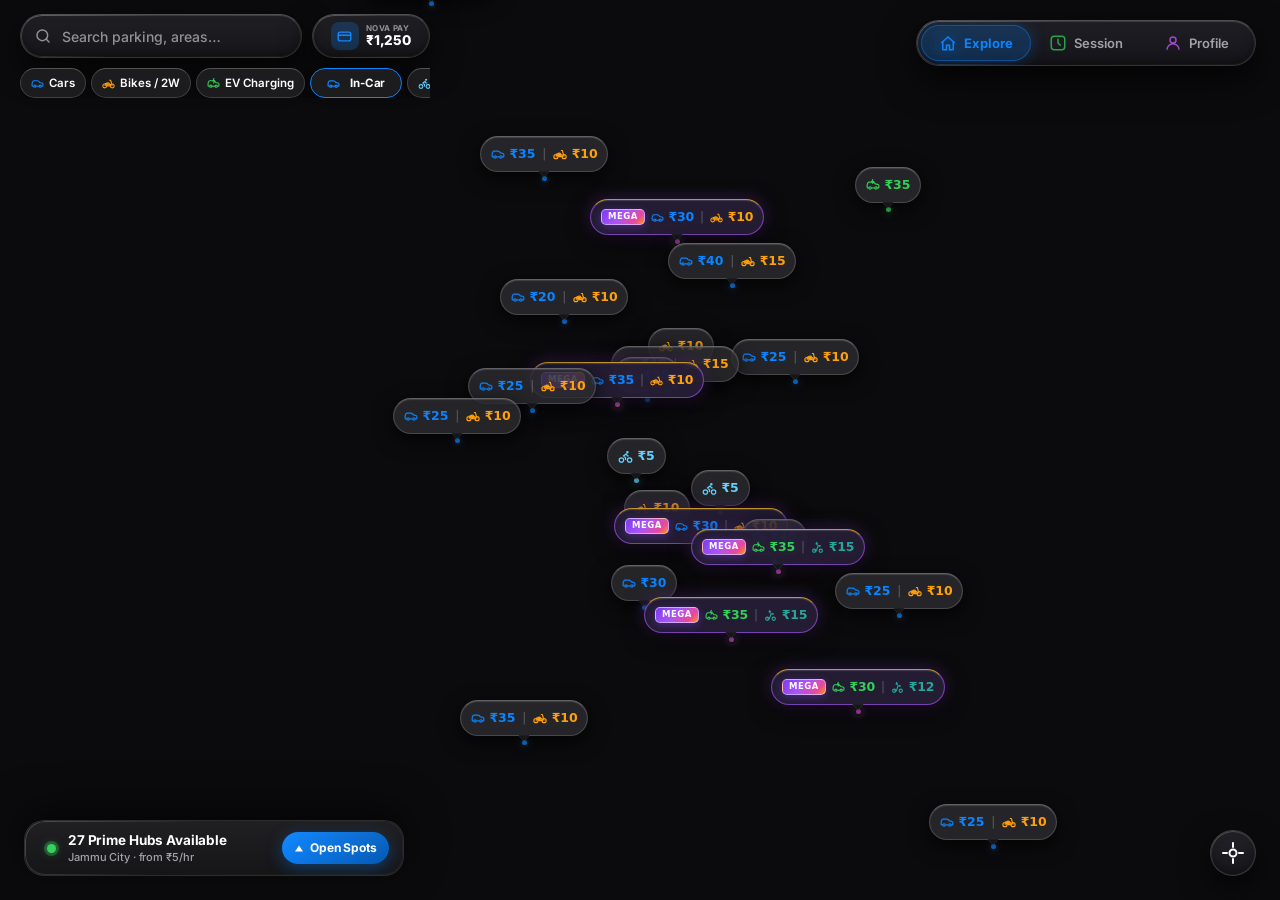
==== commit 738c0c8b: "Add files via upload" ====
--- a/index.html
+++ b/index.html
@@ -3,9 +3,23 @@
 <head>
   <meta charset="UTF-8">
   <meta name="viewport" content="width=device-width, initial-scale=1.0, maximum-scale=1.0, minimum-scale=1.0, user-scalable=no, viewport-fit=cover">
+  
+  <!-- Apple iOS Full-Screen Web Clip & PWA Standalone Capability -->
+  <meta name="apple-mobile-web-app-capable" content="yes">
+  <meta name="mobile-web-app-capable" content="yes">
+  <meta name="apple-mobile-web-app-status-bar-style" content="black-translucent">
+  <meta name="apple-mobile-web-app-title" content="Nova Spark">
+  <meta name="application-name" content="Nova Spark">
   <meta name="theme-color" content="#0B0B0D">
-  <meta name="apple-mobile-web-app-status-bar-style" content="black-translucent">
+
   <title>Nova Spark Parking — Jammu</title>
+
+  <!-- Apple Touch & PWA App Icons -->
+  <link rel="apple-touch-icon" href="apple-touch-icon.png">
+  <link rel="apple-touch-icon" sizes="180x180" href="apple-touch-icon.png">
+  <link rel="icon" type="image/png" sizes="192x192" href="icon-192.png">
+  <link rel="icon" type="image/png" sizes="512x512" href="icon-512.png">
+  <link rel="manifest" href="manifest.json">
 
 
   <!-- Inter font (system-font fallback for non-Apple) -->
@@ -298,7 +312,7 @@
         </div>
         <div class="sbh-actions">
           <button class="sheet-toggle-btn spring-btn" id="sheetToggleBtn" aria-label="Toggle Driveways Sheet">
-            <span class="stb-chevron" id="stbChevron">▲</span>
+            <span class="stb-chevron" id="stbChevron" aria-hidden="true"><svg width="10" height="9" viewBox="0 0 10 9" fill="currentColor"><path d="M5 1.5L9 7.5H1L5 1.5Z"/></svg></span>
             <span class="stb-label" id="stbLabel">Open Spots</span>
           </button>
           <button class="glass-close-btn spring-btn" id="sheetCloseBtn" type="button" aria-label="Close parking availability panel">
@@ -515,9 +529,13 @@
     </div><!-- /bottom-sheet -->
 
     <!-- ── Recenter FAB (Apple Liquid Glass GPS Reticle) ────────── -->
-    <button class="recenter-fab liquid-glass squircle-g2 spring-btn" id="recenterBtn" aria-label="Re-center map">
-      <svg width="22" height="22" viewBox="0 0 24 24" fill="none" stroke="currentColor" stroke-width="2.2" stroke-linecap="round" stroke-linejoin="round">
-        <circle cx="12" cy="12" r="3"/><path d="M12 2v4M12 18v4M2 12h4M18 12h4"/>
+    <button class="recenter-fab liquid-glass spring-btn" id="recenterBtn" aria-label="Re-center map on your location">
+      <svg width="24" height="24" viewBox="0 0 24 24" fill="none" stroke="currentColor" stroke-width="2" stroke-linecap="round" stroke-linejoin="round">
+        <circle cx="12" cy="12" r="3.5"/>
+        <line x1="12" y1="2" x2="12" y2="6"/>
+        <line x1="12" y1="18" x2="12" y2="22"/>
+        <line x1="2" y1="12" x2="6" y2="12"/>
+        <line x1="18" y1="12" x2="22" y2="12"/>
       </svg>
     </button>
   </section>
@@ -813,6 +831,22 @@
               <div class="row-52" id="savedCardsRow" style="cursor:pointer;">
                 <div class="row-icon"><svg width="24" height="24" viewBox="0 0 24 24" fill="none" stroke="currentColor" stroke-width="2"><rect x="2" y="5" width="20" height="14" rx="3"/><path d="M2 10h20"/></svg></div>
                 <div class="row-body"><div class="row-t">Saved Cards &amp; UPI</div></div>
+                <svg class="row-chev" width="20" height="20" viewBox="0 0 24 24" fill="none" stroke="rgba(255,255,255,.4)" stroke-width="2" stroke-linecap="round"><path d="M9 18l6-6-6-6"/></svg>
+              </div>
+              <div class="row-sep"></div>
+
+              <!-- iOS & Mobile Full Screen App / Add to Home Screen -->
+              <div class="row-52" id="addToHomeScreenRow" style="cursor:pointer;">
+                <div class="row-icon" style="color:#0A84FF;">
+                  <svg width="22" height="22" viewBox="0 0 24 24" fill="none" stroke="currentColor" stroke-width="2" stroke-linecap="round" stroke-linejoin="round">
+                    <rect width="14" height="20" x="5" y="2" rx="3" ry="3"/>
+                    <path d="M12 18h.01"/>
+                  </svg>
+                </div>
+                <div class="row-body">
+                  <div class="row-t">Add to Home Screen (Full Screen)</div>
+                  <div class="row-s">iPhone Safari · Borderless Standalone App</div>
+                </div>
                 <svg class="row-chev" width="20" height="20" viewBox="0 0 24 24" fill="none" stroke="rgba(255,255,255,.4)" stroke-width="2" stroke-linecap="round"><path d="M9 18l6-6-6-6"/></svg>
               </div>
               <div class="row-sep"></div>
@@ -1187,6 +1221,65 @@
     </div><!-- /ios-modal-sheet -->
   </div><!-- /signupModal -->
 
+  <!-- ═══════════════════════════════════════════════════════════
+       APPLE iOS ADD TO HOME SCREEN / FULL SCREEN GUIDE MODAL
+       ═══════════════════════════════════════════════════════════ -->
+  <div id="pwaGuideModal" class="ios-modal-overlay" role="dialog" aria-modal="true" aria-labelledby="pwaGuideTitle">
+    <div class="ios-modal-scrim" id="pwaGuideScrim"></div>
+    <div class="ios-modal-sheet liquid-glass squircle-28" style="max-width:440px;">
+      <div class="ios-sheet-grabber" aria-hidden="true"></div>
+      
+      <button type="button" class="glass-close-btn spring-btn ios-modal-close" id="pwaGuideCloseBtn" aria-label="Close guide modal">
+        <svg width="14" height="14" viewBox="0 0 24 24" fill="none" stroke="currentColor" stroke-width="2.6" stroke-linecap="round">
+          <line x1="18" y1="6" x2="6" y2="18"/>
+          <line x1="6" y1="6" x2="18" y2="18"/>
+        </svg>
+      </button>
+
+      <div class="ios-modal-header" style="text-align:center; padding-top:16px;">
+        <div class="ios-auth-icon-wrap" style="background:rgba(10,132,255,0.15); color:#0A84FF; margin:0 auto 12px; width:56px; height:56px; border-radius:18px;">
+          <img src="apple-touch-icon.png" alt="Nova Spark Icon" style="width:52px; height:52px; border-radius:14px; box-shadow:0 4px 14px rgba(0,0,0,0.35);">
+        </div>
+        <h2 id="pwaGuideTitle" class="ios-modal-title" style="font-size:20px; font-weight:700;">Open Full Screen on iPhone</h2>
+        <p class="ios-modal-sub" style="font-size:13px; color:var(--apple-text-secondary); margin-top:4px;">
+          Add Nova Spark to your iPhone Home Screen for a borderless, native app experience without browser URL bars.
+        </p>
+      </div>
+
+      <div class="ios-modal-scroll" style="padding:16px 20px 24px;">
+        <div class="ios-inset-group" style="background:rgba(255,255,255,0.05); border-radius:16px; padding:14px 16px; display:flex; flex-direction:column; gap:16px; border:1px solid rgba(255,255,255,0.08);">
+          <div style="display:flex; align-items:flex-start; gap:14px;">
+            <div style="background:rgba(10,132,255,0.18); color:#0A84FF; width:30px; height:30px; border-radius:50%; display:flex; align-items:center; justify-content:center; font-weight:700; flex-shrink:0;">1</div>
+            <div style="flex:1;">
+              <div style="font-size:14px; font-weight:600; color:#fff;">Tap Safari's Share Button</div>
+              <div style="font-size:12.5px; color:rgba(255,255,255,0.7); margin-top:2px;">In Safari toolbar at the bottom, tap the Share icon (<svg style="vertical-align:middle; display:inline-block;" width="15" height="15" viewBox="0 0 24 24" fill="none" stroke="currentColor" stroke-width="2.2"><path d="M4 12v8a2 2 0 0 0 2 2h12a2 2 0 0 0 2-2v-8"/><polyline points="16 6 12 2 8 6"/><line x1="12" y1="2" x2="12" y2="15"/></svg>).</div>
+            </div>
+          </div>
+
+          <div style="display:flex; align-items:flex-start; gap:14px;">
+            <div style="background:rgba(10,132,255,0.18); color:#0A84FF; width:30px; height:30px; border-radius:50%; display:flex; align-items:center; justify-content:center; font-weight:700; flex-shrink:0;">2</div>
+            <div style="flex:1;">
+              <div style="font-size:14px; font-weight:600; color:#fff;">Select "Add to Home Screen"</div>
+              <div style="font-size:12.5px; color:rgba(255,255,255,0.7); margin-top:2px;">Scroll down and tap <strong>Add to Home Screen</strong> (<svg style="vertical-align:middle; display:inline-block;" width="14" height="14" viewBox="0 0 24 24" fill="none" stroke="currentColor" stroke-width="2.2"><rect x="3" y="3" width="18" height="18" rx="2"/><line x1="12" y1="8" x2="12" y2="16"/><line x1="8" y1="12" x2="16" y2="12"/></svg>).</div>
+            </div>
+          </div>
+
+          <div style="display:flex; align-items:flex-start; gap:14px;">
+            <div style="background:rgba(48,209,88,0.18); color:#30D158; width:30px; height:30px; border-radius:50%; display:flex; align-items:center; justify-content:center; font-weight:700; flex-shrink:0;">3</div>
+            <div style="flex:1;">
+              <div style="font-size:14px; font-weight:600; color:#fff;">Tap "Add" &amp; Launch</div>
+              <div style="font-size:12.5px; color:rgba(255,255,255,0.7); margin-top:2px;">Tap <strong>Add</strong> in the top-right. Launch from your Home Screen to enjoy 100% borderless full screen!</div>
+            </div>
+          </div>
+        </div>
+
+        <button type="button" class="ios-btn-primary spring-btn" id="btnPwaGotIt" style="margin-top:16px; width:100%; height:46px; border-radius:14px; font-size:15px; font-weight:600; background:#0A84FF; color:#fff; border:none; cursor:pointer;">
+          Got it
+        </button>
+      </div>
+    </div>
+  </div>
+
 <script src="js/leaflet.js"></script>
 <script src="js/spring.js"></script>
 <script src="js/app.js"></script>
--- a/css/leaflet.css
+++ b/css/leaflet.css
@@ -0,0 +1,661 @@
+/* required styles */
+
+.leaflet-pane,
+.leaflet-tile,
+.leaflet-marker-icon,
+.leaflet-marker-shadow,
+.leaflet-tile-container,
+.leaflet-pane > svg,
+.leaflet-pane > canvas,
+.leaflet-zoom-box,
+.leaflet-image-layer,
+.leaflet-layer {
+	position: absolute;
+	left: 0;
+	top: 0;
+	}
+.leaflet-container {
+	overflow: hidden;
+	}
+.leaflet-tile,
+.leaflet-marker-icon,
+.leaflet-marker-shadow {
+	-webkit-user-select: none;
+	   -moz-user-select: none;
+	        user-select: none;
+	  -webkit-user-drag: none;
+	}
+/* Prevents IE11 from highlighting tiles in blue */
+.leaflet-tile::selection {
+	background: transparent;
+}
+/* Safari renders non-retina tile on retina better with this, but Chrome is worse */
+.leaflet-safari .leaflet-tile {
+	image-rendering: -webkit-optimize-contrast;
+	}
+/* hack that prevents hw layers "stretching" when loading new tiles */
+.leaflet-safari .leaflet-tile-container {
+	width: 1600px;
+	height: 1600px;
+	-webkit-transform-origin: 0 0;
+	}
+.leaflet-marker-icon,
+.leaflet-marker-shadow {
+	display: block;
+	}
+/* .leaflet-container svg: reset svg max-width decleration shipped in Joomla! (joomla.org) 3.x */
+/* .leaflet-container img: map is broken in FF if you have max-width: 100% on tiles */
+.leaflet-container .leaflet-overlay-pane svg {
+	max-width: none !important;
+	max-height: none !important;
+	}
+.leaflet-container .leaflet-marker-pane img,
+.leaflet-container .leaflet-shadow-pane img,
+.leaflet-container .leaflet-tile-pane img,
+.leaflet-container img.leaflet-image-layer,
+.leaflet-container .leaflet-tile {
+	max-width: none !important;
+	max-height: none !important;
+	width: auto;
+	padding: 0;
+	}
+
+.leaflet-container img.leaflet-tile {
+	/* See: https://bugs.chromium.org/p/chromium/issues/detail?id=600120 */
+	mix-blend-mode: plus-lighter;
+}
+
+.leaflet-container.leaflet-touch-zoom {
+	-ms-touch-action: pan-x pan-y;
+	touch-action: pan-x pan-y;
+	}
+.leaflet-container.leaflet-touch-drag {
+	-ms-touch-action: pinch-zoom;
+	/* Fallback for FF which doesn't support pinch-zoom */
+	touch-action: none;
+	touch-action: pinch-zoom;
+}
+.leaflet-container.leaflet-touch-drag.leaflet-touch-zoom {
+	-ms-touch-action: none;
+	touch-action: none;
+}
+.leaflet-container {
+	-webkit-tap-highlight-color: transparent;
+}
+.leaflet-container a {
+	-webkit-tap-highlight-color: rgba(51, 181, 229, 0.4);
+}
+.leaflet-tile {
+	filter: inherit;
+	visibility: hidden;
+	}
+.leaflet-tile-loaded {
+	visibility: inherit;
+	}
+.leaflet-zoom-box {
+	width: 0;
+	height: 0;
+	-moz-box-sizing: border-box;
+	     box-sizing: border-box;
+	z-index: 800;
+	}
+/* workaround for https://bugzilla.mozilla.org/show_bug.cgi?id=888319 */
+.leaflet-overlay-pane svg {
+	-moz-user-select: none;
+	}
+
+.leaflet-pane         { z-index: 400; }
+
+.leaflet-tile-pane    { z-index: 200; }
+.leaflet-overlay-pane { z-index: 400; }
+.leaflet-shadow-pane  { z-index: 500; }
+.leaflet-marker-pane  { z-index: 600; }
+.leaflet-tooltip-pane   { z-index: 650; }
+.leaflet-popup-pane   { z-index: 700; }
+
+.leaflet-map-pane canvas { z-index: 100; }
+.leaflet-map-pane svg    { z-index: 200; }
+
+.leaflet-vml-shape {
+	width: 1px;
+	height: 1px;
+	}
+.lvml {
+	behavior: url(#default#VML);
+	display: inline-block;
+	position: absolute;
+	}
+
+
+/* control positioning */
+
+.leaflet-control {
+	position: relative;
+	z-index: 800;
+	pointer-events: visiblePainted; /* IE 9-10 doesn't have auto */
+	pointer-events: auto;
+	}
+.leaflet-top,
+.leaflet-bottom {
+	position: absolute;
+	z-index: 1000;
+	pointer-events: none;
+	}
+.leaflet-top {
+	top: 0;
+	}
+.leaflet-right {
+	right: 0;
+	}
+.leaflet-bottom {
+	bottom: 0;
+	}
+.leaflet-left {
+	left: 0;
+	}
+.leaflet-control {
+	float: left;
+	clear: both;
+	}
+.leaflet-right .leaflet-control {
+	float: right;
+	}
+.leaflet-top .leaflet-control {
+	margin-top: 10px;
+	}
+.leaflet-bottom .leaflet-control {
+	margin-bottom: 10px;
+	}
+.leaflet-left .leaflet-control {
+	margin-left: 10px;
+	}
+.leaflet-right .leaflet-control {
+	margin-right: 10px;
+	}
+
+
+/* zoom and fade animations */
+
+.leaflet-fade-anim .leaflet-popup {
+	opacity: 0;
+	-webkit-transition: opacity 0.2s linear;
+	   -moz-transition: opacity 0.2s linear;
+	        transition: opacity 0.2s linear;
+	}
+.leaflet-fade-anim .leaflet-map-pane .leaflet-popup {
+	opacity: 1;
+	}
+.leaflet-zoom-animated {
+	-webkit-transform-origin: 0 0;
+	    -ms-transform-origin: 0 0;
+	        transform-origin: 0 0;
+	}
+svg.leaflet-zoom-animated {
+	will-change: transform;
+}
+
+.leaflet-zoom-anim .leaflet-zoom-animated {
+	-webkit-transition: -webkit-transform 0.25s cubic-bezier(0,0,0.25,1);
+	   -moz-transition:    -moz-transform 0.25s cubic-bezier(0,0,0.25,1);
+	        transition:         transform 0.25s cubic-bezier(0,0,0.25,1);
+	}
+.leaflet-zoom-anim .leaflet-tile,
+.leaflet-pan-anim .leaflet-tile {
+	-webkit-transition: none;
+	   -moz-transition: none;
+	        transition: none;
+	}
+
+.leaflet-zoom-anim .leaflet-zoom-hide {
+	visibility: hidden;
+	}
+
+
+/* cursors */
+
+.leaflet-interactive {
+	cursor: pointer;
+	}
+.leaflet-grab {
+	cursor: -webkit-grab;
+	cursor:    -moz-grab;
+	cursor:         grab;
+	}
+.leaflet-crosshair,
+.leaflet-crosshair .leaflet-interactive {
+	cursor: crosshair;
+	}
+.leaflet-popup-pane,
+.leaflet-control {
+	cursor: auto;
+	}
+.leaflet-dragging .leaflet-grab,
+.leaflet-dragging .leaflet-grab .leaflet-interactive,
+.leaflet-dragging .leaflet-marker-draggable {
+	cursor: move;
+	cursor: -webkit-grabbing;
+	cursor:    -moz-grabbing;
+	cursor:         grabbing;
+	}
+
+/* marker & overlays interactivity */
+.leaflet-marker-icon,
+.leaflet-marker-shadow,
+.leaflet-image-layer,
+.leaflet-pane > svg path,
+.leaflet-tile-container {
+	pointer-events: none;
+	}
+
+.leaflet-marker-icon.leaflet-interactive,
+.leaflet-image-layer.leaflet-interactive,
+.leaflet-pane > svg path.leaflet-interactive,
+svg.leaflet-image-layer.leaflet-interactive path {
+	pointer-events: visiblePainted; /* IE 9-10 doesn't have auto */
+	pointer-events: auto;
+	}
+
+/* visual tweaks */
+
+.leaflet-container {
+	background: #ddd;
+	outline-offset: 1px;
+	}
+.leaflet-container a {
+	color: #0078A8;
+	}
+.leaflet-zoom-box {
+	border: 2px dotted #38f;
+	background: rgba(255,255,255,0.5);
+	}
+
+
+/* general typography */
+.leaflet-container {
+	font-family: "Helvetica Neue", Arial, Helvetica, sans-serif;
+	font-size: 12px;
+	font-size: 0.75rem;
+	line-height: 1.5;
+	}
+
+
+/* general toolbar styles */
+
+.leaflet-bar {
+	box-shadow: 0 1px 5px rgba(0,0,0,0.65);
+	border-radius: 4px;
+	}
+.leaflet-bar a {
+	background-color: #fff;
+	border-bottom: 1px solid #ccc;
+	width: 26px;
+	height: 26px;
+	line-height: 26px;
+	display: block;
+	text-align: center;
+	text-decoration: none;
+	color: black;
+	}
+.leaflet-bar a,
+.leaflet-control-layers-toggle {
+	background-position: 50% 50%;
+	background-repeat: no-repeat;
+	display: block;
+	}
+.leaflet-bar a:hover,
+.leaflet-bar a:focus {
+	background-color: #f4f4f4;
+	}
+.leaflet-bar a:first-child {
+	border-top-left-radius: 4px;
+	border-top-right-radius: 4px;
+	}
+.leaflet-bar a:last-child {
+	border-bottom-left-radius: 4px;
+	border-bottom-right-radius: 4px;
+	border-bottom: none;
+	}
+.leaflet-bar a.leaflet-disabled {
+	cursor: default;
+	background-color: #f4f4f4;
+	color: #bbb;
+	}
+
+.leaflet-touch .leaflet-bar a {
+	width: 30px;
+	height: 30px;
+	line-height: 30px;
+	}
+.leaflet-touch .leaflet-bar a:first-child {
+	border-top-left-radius: 2px;
+	border-top-right-radius: 2px;
+	}
+.leaflet-touch .leaflet-bar a:last-child {
+	border-bottom-left-radius: 2px;
+	border-bottom-right-radius: 2px;
+	}
+
+/* zoom control */
+
+.leaflet-control-zoom-in,
+.leaflet-control-zoom-out {
+	font: bold 18px 'Lucida Console', Monaco, monospace;
+	text-indent: 1px;
+	}
+
+.leaflet-touch .leaflet-control-zoom-in, .leaflet-touch .leaflet-control-zoom-out  {
+	font-size: 22px;
+	}
+
+
+/* layers control */
+
+.leaflet-control-layers {
+	box-shadow: 0 1px 5px rgba(0,0,0,0.4);
+	background: #fff;
+	border-radius: 5px;
+	}
+.leaflet-control-layers-toggle {
+	background-image: url(images/layers.png);
+	width: 36px;
+	height: 36px;
+	}
+.leaflet-retina .leaflet-control-layers-toggle {
+	background-image: url(images/layers-2x.png);
+	background-size: 26px 26px;
+	}
+.leaflet-touch .leaflet-control-layers-toggle {
+	width: 44px;
+	height: 44px;
+	}
+.leaflet-control-layers .leaflet-control-layers-list,
+.leaflet-control-layers-expanded .leaflet-control-layers-toggle {
+	display: none;
+	}
+.leaflet-control-layers-expanded .leaflet-control-layers-list {
+	display: block;
+	position: relative;
+	}
+.leaflet-control-layers-expanded {
+	padding: 6px 10px 6px 6px;
+	color: #333;
+	background: #fff;
+	}
+.leaflet-control-layers-scrollbar {
+	overflow-y: scroll;
+	overflow-x: hidden;
+	padding-right: 5px;
+	}
+.leaflet-control-layers-selector {
+	margin-top: 2px;
+	position: relative;
+	top: 1px;
+	}
+.leaflet-control-layers label {
+	display: block;
+	font-size: 13px;
+	font-size: 1.08333em;
+	}
+.leaflet-control-layers-separator {
+	height: 0;
+	border-top: 1px solid #ddd;
+	margin: 5px -10px 5px -6px;
+	}
+
+/* Default icon URLs */
+.leaflet-default-icon-path { /* used only in path-guessing heuristic, see L.Icon.Default */
+	background-image: url(images/marker-icon.png);
+	}
+
+
+/* attribution and scale controls */
+
+.leaflet-container .leaflet-control-attribution {
+	background: #fff;
+	background: rgba(255, 255, 255, 0.8);
+	margin: 0;
+	}
+.leaflet-control-attribution,
+.leaflet-control-scale-line {
+	padding: 0 5px;
+	color: #333;
+	line-height: 1.4;
+	}
+.leaflet-control-attribution a {
+	text-decoration: none;
+	}
+.leaflet-control-attribution a:hover,
+.leaflet-control-attribution a:focus {
+	text-decoration: underline;
+	}
+.leaflet-attribution-flag {
+	display: inline !important;
+	vertical-align: baseline !important;
+	width: 1em;
+	height: 0.6669em;
+	}
+.leaflet-left .leaflet-control-scale {
+	margin-left: 5px;
+	}
+.leaflet-bottom .leaflet-control-scale {
+	margin-bottom: 5px;
+	}
+.leaflet-control-scale-line {
+	border: 2px solid #777;
+	border-top: none;
+	line-height: 1.1;
+	padding: 2px 5px 1px;
+	white-space: nowrap;
+	-moz-box-sizing: border-box;
+	     box-sizing: border-box;
+	background: rgba(255, 255, 255, 0.8);
+	text-shadow: 1px 1px #fff;
+	}
+.leaflet-control-scale-line:not(:first-child) {
+	border-top: 2px solid #777;
+	border-bottom: none;
+	margin-top: -2px;
+	}
+.leaflet-control-scale-line:not(:first-child):not(:last-child) {
+	border-bottom: 2px solid #777;
+	}
+
+.leaflet-touch .leaflet-control-attribution,
+.leaflet-touch .leaflet-control-layers,
+.leaflet-touch .leaflet-bar {
+	box-shadow: none;
+	}
+.leaflet-touch .leaflet-control-layers,
+.leaflet-touch .leaflet-bar {
+	border: 2px solid rgba(0,0,0,0.2);
+	background-clip: padding-box;
+	}
+
+
+/* popup */
+
+.leaflet-popup {
+	position: absolute;
+	text-align: center;
+	margin-bottom: 20px;
+	}
+.leaflet-popup-content-wrapper {
+	padding: 1px;
+	text-align: left;
+	border-radius: 12px;
+	}
+.leaflet-popup-content {
+	margin: 13px 24px 13px 20px;
+	line-height: 1.3;
+	font-size: 13px;
+	font-size: 1.08333em;
+	min-height: 1px;
+	}
+.leaflet-popup-content p {
+	margin: 17px 0;
+	margin: 1.3em 0;
+	}
+.leaflet-popup-tip-container {
+	width: 40px;
+	height: 20px;
+	position: absolute;
+	left: 50%;
+	margin-top: -1px;
+	margin-left: -20px;
+	overflow: hidden;
+	pointer-events: none;
+	}
+.leaflet-popup-tip {
+	width: 17px;
+	height: 17px;
+	padding: 1px;
+
+	margin: -10px auto 0;
+	pointer-events: auto;
+
+	-webkit-transform: rotate(45deg);
+	   -moz-transform: rotate(45deg);
+	    -ms-transform: rotate(45deg);
+	        transform: rotate(45deg);
+	}
+.leaflet-popup-content-wrapper,
+.leaflet-popup-tip {
+	background: white;
+	color: #333;
+	box-shadow: 0 3px 14px rgba(0,0,0,0.4);
+	}
+.leaflet-container a.leaflet-popup-close-button {
+	position: absolute;
+	top: 0;
+	right: 0;
+	border: none;
+	text-align: center;
+	width: 24px;
+	height: 24px;
+	font: 16px/24px Tahoma, Verdana, sans-serif;
+	color: #757575;
+	text-decoration: none;
+	background: transparent;
+	}
+.leaflet-container a.leaflet-popup-close-button:hover,
+.leaflet-container a.leaflet-popup-close-button:focus {
+	color: #585858;
+	}
+.leaflet-popup-scrolled {
+	overflow: auto;
+	}
+
+.leaflet-oldie .leaflet-popup-content-wrapper {
+	-ms-zoom: 1;
+	}
+.leaflet-oldie .leaflet-popup-tip {
+	width: 24px;
+	margin: 0 auto;
+
+	-ms-filter: "progid:DXImageTransform.Microsoft.Matrix(M11=0.70710678, M12=0.70710678, M21=-0.70710678, M22=0.70710678)";
+	filter: progid:DXImageTransform.Microsoft.Matrix(M11=0.70710678, M12=0.70710678, M21=-0.70710678, M22=0.70710678);
+	}
+
+.leaflet-oldie .leaflet-control-zoom,
+.leaflet-oldie .leaflet-control-layers,
+.leaflet-oldie .leaflet-popup-content-wrapper,
+.leaflet-oldie .leaflet-popup-tip {
+	border: 1px solid #999;
+	}
+
+
+/* div icon */
+
+.leaflet-div-icon {
+	background: #fff;
+	border: 1px solid #666;
+	}
+
+
+/* Tooltip */
+/* Base styles for the element that has a tooltip */
+.leaflet-tooltip {
+	position: absolute;
+	padding: 6px;
+	background-color: #fff;
+	border: 1px solid #fff;
+	border-radius: 3px;
+	color: #222;
+	white-space: nowrap;
+	-webkit-user-select: none;
+	-moz-user-select: none;
+	-ms-user-select: none;
+	user-select: none;
+	pointer-events: none;
+	box-shadow: 0 1px 3px rgba(0,0,0,0.4);
+	}
+.leaflet-tooltip.leaflet-interactive {
+	cursor: pointer;
+	pointer-events: auto;
+	}
+.leaflet-tooltip-top:before,
+.leaflet-tooltip-bottom:before,
+.leaflet-tooltip-left:before,
+.leaflet-tooltip-right:before {
+	position: absolute;
+	pointer-events: none;
+	border: 6px solid transparent;
+	background: transparent;
+	content: "";
+	}
+
+/* Directions */
+
+.leaflet-tooltip-bottom {
+	margin-top: 6px;
+}
+.leaflet-tooltip-top {
+	margin-top: -6px;
+}
+.leaflet-tooltip-bottom:before,
+.leaflet-tooltip-top:before {
+	left: 50%;
+	margin-left: -6px;
+	}
+.leaflet-tooltip-top:before {
+	bottom: 0;
+	margin-bottom: -12px;
+	border-top-color: #fff;
+	}
+.leaflet-tooltip-bottom:before {
+	top: 0;
+	margin-top: -12px;
+	margin-left: -6px;
+	border-bottom-color: #fff;
+	}
+.leaflet-tooltip-left {
+	margin-left: -6px;
+}
+.leaflet-tooltip-right {
+	margin-left: 6px;
+}
+.leaflet-tooltip-left:before,
+.leaflet-tooltip-right:before {
+	top: 50%;
+	margin-top: -6px;
+	}
+.leaflet-tooltip-left:before {
+	right: 0;
+	margin-right: -12px;
+	border-left-color: #fff;
+	}
+.leaflet-tooltip-right:before {
+	left: 0;
+	margin-left: -12px;
+	border-right-color: #fff;
+	}
+
+/* Printing */
+
+@media print {
+	/* Prevent printers from removing background-images of controls. */
+	.leaflet-control {
+		-webkit-print-color-adjust: exact;
+		print-color-adjust: exact;
+		}
+	}
--- a/css/styles.css
+++ b/css/styles.css
@@ -0,0 +1,7959 @@
+/* ═══════════════════════════════════════════════════════════════
+   Nova Spark Parking — Liquid Glass Design System
+   Clean, Minimalist Apple Design & Web Architecture
+   ═══════════════════════════════════════════════════════════════ */
+
+/* ─── §0  Design Tokens ──────────────────────────────────────── */
+:root{
+  /* Surface & Base Canvas Tokens */
+  --bg-canvas:            #F5F5F7;
+  --bg-surface:           #FFFFFF;
+  --bg-surface-secondary: #ECECF1;
+  --glass-base:           rgba(255, 255, 255, 0.78);
+  --glass-saturate:       saturate(180%) blur(22px);
+  --fresnel-rim-top:      rgba(255, 255, 255, 0.95);
+  --fresnel-rim-bottom:   rgba(255, 255, 255, 0.42);
+  --inner-cutout-shadow:  inset 0 1px 1px rgba(255, 255, 255, 0.95), inset 0 -3px 6px rgba(0, 0, 0, 0.035);
+  --ambient-shadow:       0 12px 32px -4px rgba(0, 0, 0, 0.10), 0 4px 12px rgba(0, 0, 0, 0.05);
+  --text-primary:         #1D1D1F;
+  --text-secondary:       #6E6E73;
+  --text-tertiary:        #86868B;
+  --glass-card-bg:        rgba(255, 255, 255, 0.80);
+  --glass-card-border:    rgba(0, 0, 0, 0.08);
+  --glass-card-shadow:    0 10px 30px -6px rgba(0, 0, 0, 0.09), 0 3px 10px rgba(0, 0, 0, 0.035), inset 0 1px 1px rgba(255, 255, 255, 0.95);
+  --border-hairline:      rgba(0, 0, 0, 0.08);
+  --system-accent:        #007AFF;
+
+  /* Refined glass strokes & layered depth (visible in Light Mode) */
+  --glass-stroke:         rgba(0, 0, 0, 0.08);
+  --glass-stroke-hi:      rgba(0, 0, 0, 0.12);
+  --glass-sheen:          linear-gradient(180deg, rgba(255, 255, 255, 0.72), rgba(255, 255, 255, 0.18));
+  --surface-raised:       rgba(255, 255, 255, 0.92);
+  --surface-sunken:       rgba(0, 0, 0, 0.045);
+  --accent-soft:          rgba(0, 122, 255, 0.12);
+  --zone-ring:            rgba(0, 122, 255, 0.85);
+  --zone-glow:            rgba(0, 122, 255, 0.28);
+  --zone-avail:           rgba(52, 199, 89, 0.85);
+  --map-veil:             transparent;
+
+  /* Backward Compatibility Mappings */
+  --c-accent:       var(--system-accent);
+  --c-accent-hover: #0077ED;
+  --c-accent-glow:  rgba(0,122,255,.24);
+  --c-text:         var(--text-primary);
+  --c-text2:        var(--text-secondary);
+  --c-text3:        var(--text-tertiary);
+  --c-bg:           var(--bg-canvas);
+  --c-bg2:          var(--bg-surface-secondary);
+  --c-surface:      var(--glass-base);
+  --c-surface-hi:   var(--bg-surface);
+  --c-border:       rgba(0,0,0,.08);
+  --c-border-hi:    rgba(0,0,0,.15);
+  --c-success:      #34C759;
+  --c-success-glow: rgba(52,199,89,.22);
+  --c-warn:         #FF9500;
+  --c-danger:       #FF3B30;
+
+  /* Vehicle Semantic Color System (Light - Apple Palette) */
+  --vehicle-car-fg:  #0066CC;
+  --vehicle-car-bg:  rgba(0, 102, 204, 0.12);
+  --vehicle-moto-fg: #E65100;
+  --vehicle-moto-bg: rgba(230, 81, 0, 0.12);
+  --vehicle-ev-fg:   #1E8E3E;
+  --vehicle-ev-bg:   rgba(30, 142, 62, 0.12);
+  --vehicle-bike-fg: #008B9B;
+  --vehicle-bike-bg: rgba(0, 139, 155, 0.12);
+
+  /* Layout Metrics */
+  --touch:    48px;
+  --icon:     24px;
+  --margin:   20px;
+  --row-52:   52px;
+  --row-68:   68px;
+  --pad-row:  16px;
+  --r:        24px;
+  --title:    34px;
+
+  /* Spring CSS fallbacks */
+  --ease-micro: cubic-bezier(.34,1.56,.64,1);
+  --ease-state: cubic-bezier(.22,1,.36,1);
+  --ease-heavy: cubic-bezier(.16,1,.3,1);
+
+  /* Safe areas */
+  --sat-top: env(safe-area-inset-top, 20px);
+  --sat-bot: env(safe-area-inset-bottom, 0px);
+}
+
+/* ─── §0b  Apple Dark Theme Tokens ───────────────────────────── */
+[data-theme="dark"], .dark {
+  --bg-canvas:            #0B0B0D;
+  --bg-surface:           #1C1C1E;
+  --bg-surface-secondary: #212124;
+  --glass-base:           rgba(28, 28, 30, 0.75);
+  --glass-saturate:       saturate(180%) blur(24px);
+  --glass-card-bg:        rgba(28, 28, 30, 0.75);
+  --glass-card-border:    rgba(255, 255, 255, 0.12);
+  --glass-card-shadow:    0 14px 36px -6px rgba(0, 0, 0, 0.62), 0 4px 14px rgba(0, 0, 0, 0.38), inset 0 1px 1px rgba(255, 255, 255, 0.10);
+  --border-hairline:      rgba(255, 255, 255, 0.12);
+  --fresnel-rim-top:      rgba(255, 255, 255, 0.22);
+  --fresnel-rim-bottom:   rgba(255, 255, 255, 0.05);
+  --inner-cutout-shadow:  inset 0 1px 1px rgba(255, 255, 255, 0.14), inset 0 -3px 8px rgba(0, 0, 0, 0.42);
+  --ambient-shadow:       0 16px 40px -6px rgba(0, 0, 0, 0.70), 0 4px 16px rgba(0, 0, 0, 0.50);
+  --text-primary:         #F5F5F7;
+  --text-secondary:       #98989D;
+  --text-tertiary:        #8E8E93;
+  --system-accent:        #0A84FF;
+
+  /* Refined glass strokes & layered depth (specular white borders) */
+  --glass-stroke:         rgba(255, 255, 255, 0.12);
+  --glass-stroke-hi:      rgba(255, 255, 255, 0.22);
+  --glass-sheen:          linear-gradient(180deg, rgba(255, 255, 255, 0.10), rgba(255, 255, 255, 0.02));
+  --surface-raised:       rgba(44, 44, 48, 0.82);
+  --surface-sunken:       rgba(255, 255, 255, 0.06);
+  --accent-soft:          rgba(10, 132, 255, 0.20);
+  --zone-ring:            rgba(10, 132, 255, 0.95);
+  --zone-glow:            rgba(10, 132, 255, 0.42);
+  --zone-avail:           rgba(48, 209, 88, 0.92);
+  --map-veil:             transparent;
+
+  --c-accent:       var(--system-accent);
+  --c-accent-hover: #409CFF;
+  --c-accent-glow:  rgba(10,132,255,.32);
+  --c-text:         var(--text-primary);
+  --c-text2:        var(--text-secondary);
+  --c-text3:        var(--text-tertiary);
+  --c-bg:           var(--bg-canvas);
+  --c-bg2:          var(--bg-surface-secondary);
+  --c-surface:      var(--glass-base);
+  --c-surface-hi:   var(--bg-surface);
+  --c-border:       rgba(255,255,255,.08);
+  --c-border-hi:    rgba(255,255,255,.16);
+  --c-success:      #30D158;
+  --c-success-glow: rgba(48,209,88,.28);
+  --c-warn:         #FF9F0A;
+  --c-danger:       #FF453A;
+
+  /* Vehicle Semantic Color System (Dark - Apple Palette) */
+  --vehicle-car-fg:  #0A84FF;
+  --vehicle-car-bg:  rgba(10, 132, 255, 0.18);
+  --vehicle-moto-fg: #FF9F0A;
+  --vehicle-moto-bg: rgba(255, 159, 10, 0.18);
+  --vehicle-ev-fg:   #30D158;
+  --vehicle-ev-bg:   rgba(48, 209, 88, 0.18);
+  --vehicle-bike-fg: #64D2FF;
+  --vehicle-bike-bg: rgba(100, 210, 255, 0.18);
+}
+
+/* ─── §1  Reset & Base ───────────────────────────────────────── */
+*,*::before,*::after{box-sizing:border-box;margin:0;padding:0}
+html{
+  font-family:-apple-system,BlinkMacSystemFont,'SF Pro Display','SF Pro Text','Inter',system-ui,sans-serif;
+  font-size:16px;line-height:1.4;
+  color:var(--text-primary);
+  background:var(--bg-canvas);
+  -webkit-font-smoothing:antialiased;
+  -moz-osx-font-smoothing:grayscale;
+  -webkit-tap-highlight-color:transparent;
+  overscroll-behavior:none;
+}
+body{
+  margin:0;
+  overflow:hidden;
+  height:100dvh;
+  width:100dvw;
+  background:var(--bg-canvas);
+  overscroll-behavior:none;
+}
+#app{
+  position:relative;
+  width:100dvw;
+  height:100dvh;
+  overflow:hidden;
+}
+button, .spring-btn, .pill, .tab, .bottom-sheet, .home-top-header, .apple-bubble, .hud-qa-btn, .home-wallet-pill, .glass-search-bar, .recenter-fab{
+  touch-action:manipulation;
+}
+button{font:inherit;color:inherit;border:none;background:none;cursor:pointer;-webkit-user-select:none;user-select:none}
+input{font:inherit;color:inherit;border:none;background:none;outline:none}
+a{color:var(--system-accent);text-decoration:none}
+img,svg{display:block}
+
+/* ─── §2  G2 Squircle Geometry (22.37% Superellipse Curvature) ─── */
+.squircle, .squircle-18 {
+  border-radius: 18px;
+}
+.squircle-g2 {
+  border-radius: 16px;
+}
+.squircle-24 {
+  border-radius: 24px;
+}
+.squircle-12, .squircle-icon {
+  border-radius: 12px;
+}
+.row-52 {
+  min-height: 54px;
+  height: auto;
+  display: flex;
+  align-items: center;
+}
+.row-68 {
+  min-height: 68px;
+  height: auto;
+  display: flex;
+  align-items: center;
+}
+
+/* ─── §3  Apple 4-Layer Liquid Glass Optical Stack ───────────── */
+.liquid-glass {
+  position: relative;
+  background: var(--glass-base);
+  backdrop-filter: var(--glass-saturate);
+  -webkit-backdrop-filter: var(--glass-saturate);
+  border: 1px solid var(--glass-stroke);
+  box-shadow: var(--ambient-shadow), var(--inner-cutout-shadow);
+  overflow: hidden;
+}
+
+/* Layer 2: Fresnel specular rim highlight */
+.liquid-glass::before {
+  content: '';
+  position: absolute;
+  inset: 0;
+  border-radius: inherit;
+  padding: 1px;
+  background: linear-gradient(135deg, var(--fresnel-rim-top) 0%, transparent 42%, var(--fresnel-rim-bottom) 100%);
+  -webkit-mask: linear-gradient(#fff 0 0) content-box, linear-gradient(#fff 0 0);
+  -webkit-mask-composite: xor;
+  mask-composite: exclude;
+  pointer-events: none;
+  z-index: 1;
+}
+
+/* Layer 3: Soft top-light sheen (no dotted pattern — clean Apple ambient surface) */
+.liquid-glass::after {
+  content: '';
+  position: absolute;
+  inset: 0;
+  border-radius: inherit;
+  background: var(--glass-sheen);
+  opacity: 0.5;
+  pointer-events: none;
+  z-index: 0;
+}
+
+/* Additive photon vibrancy & soft light (Dark Mode only to prevent light mode bleaching) */
+.plusLighter {
+  mix-blend-mode: normal;
+}
+[data-theme="dark"] .plusLighter {
+  mix-blend-mode: plus-lighter;
+}
+.softLight {
+  mix-blend-mode: soft-light;
+}
+
+/* Desktop Ambient Shadow Scaling (1.75x Dispersal) */
+@media (min-width: 768px) {
+  .liquid-glass {
+    box-shadow: 0 21px 56px -10px rgba(0, 0, 0, 0.14), 0 7px 21px rgba(0, 0, 0, 0.06), var(--inner-cutout-shadow);
+  }
+  [data-theme="dark"] .liquid-glass,
+  .dark .liquid-glass {
+    box-shadow: 0 28px 70px -10px rgba(0, 0, 0, 0.70), 0 7px 24px rgba(0, 0, 0, 0.55), var(--inner-cutout-shadow);
+  }
+}
+
+/* Leaflet Dark Mode Map Tile Seam Elimination Fix */
+.leaflet-tile {
+  border: none !important;
+  outline: none !important;
+  box-shadow: none !important;
+  image-rendering: -webkit-optimize-contrast;
+}
+.leaflet-tile-container {
+  transform: translate3d(0, 0, 0);
+}
+
+
+/* ─── §4  App Shell ──────────────────────────────────────────── */
+#app{
+  position:relative;
+  width:100%;height:100dvh;
+  overflow:hidden;
+  background:var(--c-bg);
+}
+
+.screen{
+  position:absolute;inset:0;
+  display:flex;flex-direction:column;
+  opacity:0;
+  pointer-events:none;
+  transition:opacity .2s var(--ease-state);
+  width:100%;
+  height:100%;
+  overflow:hidden;
+}
+.screen.active{
+  opacity:1;
+  pointer-events:auto;
+  z-index:1;
+}
+
+.screen-bg{
+  position:absolute;inset:0;
+  pointer-events:none;z-index:0;
+}
+.session-bg, .profile-bg{
+  background:
+    radial-gradient(circle at 50% 0%, rgba(0, 122, 255, 0.04) 0%, transparent 60%),
+    linear-gradient(180deg, #F9F9FB 0%, #ECECEF 100%);
+}
+
+[data-theme="dark"] .session-bg,
+[data-theme="dark"] .profile-bg{
+  background:
+    radial-gradient(circle at 50% 0%, rgba(10, 132, 255, 0.12) 0%, transparent 60%),
+    radial-gradient(circle at 85% 30%, rgba(10, 132, 255, 0.06) 0%, transparent 50%),
+    #000000;
+}
+
+.screen-scroll{
+  position:relative;
+  z-index:1;
+  flex:1;
+  width:100%;
+  max-width:100%;
+  box-sizing:border-box;
+  overflow-y:auto;
+  overflow-x:hidden;
+  -webkit-overflow-scrolling:touch;
+  padding:0 var(--margin);
+  padding-bottom:calc(100px + var(--sat-bot));
+  overscroll-behavior-y:contain;
+  scrollbar-width:none;
+  -ms-overflow-style:none;
+}
+.screen-scroll::-webkit-scrollbar{
+  display:none;
+}
+
+.user-card, .wallet-card, .profile-map-card, .list-card, .prof-section{
+  width:100%;
+  max-width:100%;
+  box-sizing:border-box;
+}
+
+.screen-hdr{
+  padding-top:calc(var(--sat-top) + 12px);
+  padding-bottom:16px;
+}
+
+
+/* ─── §5  Typography (PDF §6) ────────────────────────────────── */
+.large-title{
+  font-size:var(--title);
+  font-weight:700;
+  letter-spacing:-.02em;
+  line-height:1.15;
+  color:var(--c-text);
+}
+.sec-title{
+  font-size:12px;font-weight:600;
+  text-transform:uppercase;
+  letter-spacing:.08em;
+  color:var(--c-text2);
+  margin-bottom:10px;
+  padding-left:0;
+}
+
+
+/* ─── §6  Map Layer ──────────────────────────────────────────── */
+#map-container{
+  position:absolute;inset:0;
+  z-index:0;
+  background:var(--c-bg);
+}
+/* Clean up default map controls and suppress auth error popups */
+.gm-style-cc, .gmnoprint, a[href^="https://maps.google.com/maps"]{ display:none!important }
+.gm-err-container, .gm-err-content, .gm-err-message, .gm-err-autocomplete{ display:none!important }
+
+/* Fallback Vector Map of Jammu (Apple Map Styling) */
+.fallback-map-wrapper{
+  position:absolute;inset:0;
+  width:100%;height:100%;
+  overflow:hidden;
+  background:#E5E3DF;
+}
+[data-theme="dark"] .fallback-map-wrapper{
+  background:#0C0D0E;
+}
+.fallback-map-svg{
+  position:absolute;inset:0;
+  width:100%;height:100%;
+}
+.fbm-river{
+  fill:#A5D6FF;
+  opacity:0.85;
+}
+[data-theme="dark"] .fbm-river{
+  fill:#0A3870;
+  opacity:0.9;
+}
+.fbm-road-primary{
+  fill:none;
+  stroke:#FFFFFF;
+  stroke-width:14;
+  stroke-linecap:round;
+  stroke-linejoin:round;
+}
+[data-theme="dark"] .fbm-road-primary{
+  stroke:#212226;
+}
+.fbm-road-secondary{
+  fill:none;
+  stroke:rgba(255,255,255,0.7);
+  stroke-width:7;
+  stroke-linecap:round;
+  stroke-linejoin:round;
+}
+[data-theme="dark"] .fbm-road-secondary{
+  stroke:#191A1D;
+}
+.fbm-bridge{
+  stroke:#C4B6A6;
+  stroke-width:16;
+}
+[data-theme="dark"] .fbm-bridge{
+  stroke:#33353A;
+}
+.fbm-label{
+  font-family:-apple-system,BlinkMacSystemFont,'SF Pro Text',sans-serif;
+  font-size:16px;
+  font-weight:700;
+  letter-spacing:0.12em;
+  fill:#8E8E93;
+}
+[data-theme="dark"] .fbm-label{
+  fill:#48484A;
+}
+.fbm-water-label{
+  font-family:-apple-system,BlinkMacSystemFont,'SF Pro Text',sans-serif;
+  font-size:13px;
+  font-weight:700;
+  letter-spacing:0.15em;
+  fill:#0066CC;
+}
+[data-theme="dark"] .fbm-water-label{
+  fill:#0A84FF;
+}
+.fallback-markers-layer{
+  position:absolute;inset:0;
+  pointer-events:auto;
+}
+
+/* Custom Overlay Markers */
+.custom-overlay-marker{
+  position:absolute;
+  cursor:pointer;
+  z-index:100;
+  transform:translate(-50%, -100%);
+  user-select:none;
+}
+
+/* ─── Google Places Autocomplete (Apple Liquid Glass) ───────── */
+.pac-container{
+  background:rgba(255,255,255,.95)!important;
+  backdrop-filter:blur(32px) saturate(1.8)!important;
+  -webkit-backdrop-filter:blur(32px) saturate(1.8)!important;
+  border:1px solid rgba(0,0,0,.1)!important;
+  border-radius:18px!important;
+  box-shadow:0 16px 36px rgba(0,0,0,.12), inset 0 1px 0 rgba(255,255,255,.9)!important;
+  margin-top:8px!important;
+  font-family:inherit!important;
+  z-index:9999!important;
+  overflow:hidden;
+}
+.pac-item{
+  border-top:1px solid rgba(0,0,0,.06)!important;
+  color:var(--c-text2)!important;
+  padding:11px 16px!important;
+  font-size:14px!important;
+  cursor:pointer!important;
+  display:flex!important;
+  align-items:center!important;
+}
+.pac-item:hover{
+  background:rgba(0,102,204,.08)!important;
+}
+.pac-item-query{
+  color:var(--c-text)!important;
+  font-weight:600!important;
+  font-size:14px!important;
+  padding-right:6px!important;
+}
+.pac-matched{
+  color:var(--c-accent)!important;
+}
+.pac-icon{
+  filter:none!important;
+  opacity:0.5;
+  margin-right:8px!important;
+}
+
+
+/* ─── §7  Home Top Header (Search Bar & Live Wallet Pill) ─────── */
+.home-top-header{
+  position:absolute;
+  top:calc(var(--sat-top) + 12px);
+  left:var(--margin);right:var(--margin);
+  z-index:800;
+  display:flex;align-items:center;gap:8px;
+  height:40px;
+}
+
+.home-top-header .glass-search-bar{
+  position:relative;
+  top:auto;left:auto;right:auto;
+  flex:0 0 calc(70% - 4px);
+  width:calc(70% - 4px);
+  min-width:0;
+  z-index:auto;
+  display:flex;align-items:center;gap:8px;
+  height:40px;
+  padding:0 12px 0 10px;
+  border-radius:20px;
+  background:var(--glass-card-bg);
+  backdrop-filter:var(--glass-saturate);
+  -webkit-backdrop-filter:var(--glass-saturate);
+  box-shadow: 0 2px 8px rgba(0,0,0,.15);
+  border:1px solid var(--glass-stroke);
+  overflow:hidden;
+  box-sizing:border-box;
+}
+.search-icon{
+  flex-shrink:0;
+  width:18px;
+  height:18px;
+  min-width:18px;
+  display:flex;
+  align-items:center;
+  justify-content:center;
+  color:var(--c-text3, #8E8E93);
+  margin:0;
+  padding:0;
+}
+.search-icon svg{
+  display:block;
+  width:16px;
+  height:16px;
+  stroke-width:2.2;
+  margin:auto;
+}
+.search-input{
+  flex:1 1 0;
+  min-width:0;
+  width:0;
+  height:100%;
+  display:flex;
+  align-items:center;
+  font-size:14px;
+  font-weight:500;
+  line-height:normal;
+  color:var(--c-text);
+  background:transparent;
+  border:none;
+  outline:none;
+  padding:0;
+  margin:0;
+  caret-color:var(--c-accent);
+}
+.search-input::placeholder{ color:var(--c-text3); font-size:14px; }
+
+/* Search clear affordance */
+.search-clear{
+  flex-shrink:0;
+  width:22px;height:22px;
+  display:flex;align-items:center;justify-content:center;
+  border-radius:50%;
+  color:var(--c-text2);
+  background:var(--surface-sunken);
+  transition:background .18s var(--ease-state), transform .18s var(--ease-micro), opacity .18s;
+}
+.search-clear[hidden]{ display:none; }
+.search-clear:hover{ background:var(--glass-stroke-hi); transform:scale(1.08); }
+.search-clear:active{ transform:scale(.92); }
+
+.filter-toggle{
+  width:36px;height:36px;
+  display:flex;align-items:center;justify-content:center;
+  color:var(--c-text);
+  background:var(--surface-sunken);
+  border-radius:12px;
+  transition:background .2s, transform .2s var(--ease-micro);
+  flex-shrink:0;
+}
+.filter-toggle:hover{ background:var(--glass-stroke); transform:scale(1.05); }
+
+/* Home Screen Wallet Balance Pill */
+.home-wallet-pill{
+  display:inline-flex;
+  align-items:center;
+  justify-content:center;
+  gap:6px;
+  height:40px;
+  padding:0 8px;
+  border-radius:20px;
+  flex:0 0 calc(30% - 4px);
+  width:calc(30% - 4px);
+  min-width:0;
+  box-sizing:border-box;
+  overflow:hidden;
+  background:var(--glass-card-bg);
+  backdrop-filter:var(--glass-saturate);
+  -webkit-backdrop-filter:var(--glass-saturate);
+  border:1px solid var(--glass-stroke);
+  box-shadow:
+    0 8px 26px -6px rgba(0,0,0,.12),
+    0 2px 6px rgba(0,0,0,.04),
+    inset 0 1px 1px rgba(255,255,255,0.95);
+  cursor:pointer;
+  flex-shrink:0;
+  transition:transform .2s var(--ease-micro), box-shadow .2s;
+}
+.home-wallet-pill:hover{
+  transform:translateY(-1px);
+  box-shadow:0 8px 24px var(--c-accent-glow);
+}
+.home-wallet-pill:active{
+  transform:scale(.96);
+}
+.hwp-chip{
+  width:26px;height:26px;
+  border-radius:6px;
+  background:rgba(0,122,255,.14);
+  color:#0066CC;
+  display:flex;align-items:center;justify-content:center;
+  flex-shrink:0;
+}
+.hwp-chip svg{
+  width:13px;
+  height:13px;
+}
+[data-theme="dark"] .hwp-chip{
+  background:rgba(10,132,255,.22);
+  color:#0A84FF;
+}
+.hwp-text{
+  display:flex;flex-direction:column;text-align:left;line-height:1.15;
+}
+.hwp-sub{
+  font-size:8px;font-weight:700;color:var(--c-text3);text-transform:uppercase;letter-spacing:.04em;
+}
+.hwp-val{
+  font-size:13px;font-weight:700;color:var(--c-text);letter-spacing:-.01em;
+}
+
+
+/* ─── §7.5 Top Header Blending (Clean Apple Glass Overlay - No Harsh Dark Scrim) ─ */
+.home-top-scrim{
+  display:none !important;
+  background:transparent !important;
+  pointer-events:none;
+}
+[data-theme="dark"] .home-top-scrim{
+  display:none !important;
+  background:transparent !important;
+}
+
+/* ─── §8  Filter Pills (Organic Horizontal Blend) ──────────── */
+.filter-pills{
+  position:absolute;
+  top:calc(var(--sat-top) + 64px);
+  left:0;right:0;
+  width:100%;
+  z-index:800;
+  display:flex;
+  flex-wrap:nowrap;
+  gap:6px;
+  padding:0 16px 4px 16px;
+  overflow-x:auto;
+  scrollbar-width:none;
+  -webkit-overflow-scrolling:touch;
+  box-sizing:border-box;
+}
+.filter-pills::-webkit-scrollbar{ display:none }
+.filter-pills::after{
+  content:'';
+  min-width:16px;
+  width:16px;
+  height:1px;
+  flex-shrink:0;
+  display:block;
+}
+#themeQuickToggle{
+  flex-shrink:0 !important;
+  margin-right:12px !important;
+}
+.pill-veh{
+  gap:5px;
+}
+.pill-veh svg,
+.pill-v-icon{
+  flex-shrink:0;
+  width:13px;
+  height:13px;
+}
+.pill{
+  flex-shrink:0;
+  height:30px;
+  padding:0 11px;
+  font-size:11.5px;font-weight:600;
+  display:flex;align-items:center;
+  gap:5px;
+  border-radius:15px;
+  white-space:nowrap;
+  color:var(--c-text);
+  /* 100% Solid Apple capsule: completely opaque, zero transparency or translucency */
+  background:#1C1C1E;
+  opacity: 1;
+  color: #FFFFFF;
+  border:1px solid #38383A;
+  box-shadow:0 2px 6px rgba(0,0,0,.40);
+  transition:background-color .18s var(--ease-state), border-color .18s var(--ease-state), transform .18s var(--ease-micro), box-shadow .18s;
+}
+.pill:hover{
+  background:var(--bg-surface);
+  border-color:var(--glass-stroke-hi);
+  box-shadow:0 4px 12px rgba(0,0,0,.10), inset 0 1px 0 rgba(255,255,255,.9);
+}
+.pill.active{
+  background:var(--c-accent);
+  color:#ffffff;
+  border-color:var(--c-accent);
+  box-shadow:0 3px 12px var(--c-accent-glow), 0 1px 3px rgba(0,0,0,0.18);
+}
+.pill.active svg{
+  fill:#ffffff!important;
+  color:#ffffff!important;
+}
+
+/* Vehicle Pill Specific Accent Tints (Apple System Palette) */
+.pill-veh.pill-car svg{ color:#0066CC; fill:none; }
+.pill-veh.pill-moto svg{ color:#E65100; fill:none; }
+.pill-veh.pill-ev svg{ color:#1E8E3E; fill:none; }
+.pill-veh.pill-bicycle svg{ color:#008B9B; fill:none; }
+.pill-veh.pill-mega svg{ color:#8B5CF6; fill:none; }
+
+[data-theme="dark"] .pill-veh.pill-car svg{ color:#0A84FF; fill:none; }
+[data-theme="dark"] .pill-veh.pill-moto svg{ color:#FF9F0A; fill:none; }
+[data-theme="dark"] .pill-veh.pill-ev svg{ color:#30D158; fill:none; }
+[data-theme="dark"] .pill-veh.pill-bicycle svg{ color:#64D2FF; fill:none; }
+[data-theme="dark"] .pill-veh.pill-mega svg{ color:#C084FC; fill:none; }
+
+/* Dedicated Semantic Active Colors (Zero AI Blue Default Bug) */
+.pill.pill-car.active{
+  background:#007AFF!important;
+  border-color:#007AFF!important;
+  color:#FFFFFF!important;
+  box-shadow:0 3px 12px rgba(0,122,255,.35), 0 1px 3px rgba(0,0,0,.18)!important;
+}
+.pill.pill-moto.active{
+  background:#FF9500!important;
+  border-color:#FF9500!important;
+  color:#FFFFFF!important;
+  box-shadow:0 3px 12px rgba(255,149,0,.35), 0 1px 3px rgba(0,0,0,.18)!important;
+}
+.pill.pill-ev.active{
+  background:#34C759!important;
+  border-color:#34C759!important;
+  color:#FFFFFF!important;
+  box-shadow:0 3px 12px rgba(52,199,89,.35), 0 1px 3px rgba(0,0,0,.18)!important;
+}
+.pill.pill-bicycle.active{
+  background:#30B0C7!important;
+  border-color:#30B0C7!important;
+  color:#FFFFFF!important;
+  box-shadow:0 3px 12px rgba(48,176,199,.35), 0 1px 3px rgba(0,0,0,.18)!important;
+}
+.pill.pill-mega{
+  color: #7C3AED;
+  border-color: rgba(139, 92, 246, 0.35);
+  background: rgba(139, 92, 246, 0.08);
+}
+.pill.pill-mega.active{
+  background: linear-gradient(135deg, #7C3AED 0%, #A855F7 50%, #EC4899 100%) !important;
+  border-color: #8B5CF6 !important;
+  color: #FFFFFF !important;
+  box-shadow: 0 3px 14px rgba(124, 58, 237, 0.38), 0 1px 3px rgba(0,0,0,.18) !important;
+}
+[data-theme="dark"] .pill.pill-mega{
+  color: #D8B4FE;
+  border-color: rgba(168, 85, 247, 0.4);
+  background: rgba(139, 92, 246, 0.16);
+}
+[data-theme="dark"] .pill.pill-mega.active{
+  background: linear-gradient(135deg, #7C3AED 0%, #A855F7 50%, #EC4899 100%) !important;
+  border-color: #A855F7 !important;
+  color: #FFFFFF !important;
+  box-shadow: 0 3px 14px rgba(168, 85, 247, 0.45), 0 1px 3px rgba(0,0,0,.25) !important;
+}
+
+[data-theme="dark"] .pill.pill-car.active{
+  background:#0A84FF!important;
+  border-color:#0A84FF!important;
+  box-shadow:0 3px 12px rgba(10,132,255,.40), 0 1px 3px rgba(0,0,0,.25)!important;
+}
+[data-theme="dark"] .pill.pill-moto.active{
+  background:#FF9F0A!important;
+  border-color:#FF9F0A!important;
+  box-shadow:0 3px 12px rgba(255,159,10,.40), 0 1px 3px rgba(0,0,0,.25)!important;
+}
+[data-theme="dark"] .pill.pill-ev.active{
+  background:#30D158!important;
+  border-color:#30D158!important;
+  box-shadow:0 3px 12px rgba(48,209,88,.40), 0 1px 3px rgba(0,0,0,.25)!important;
+}
+[data-theme="dark"] .pill.pill-bicycle.active{
+  background:#30B0C7!important;
+  border-color:#30B0C7!important;
+  box-shadow:0 3px 12px rgba(48,176,199,.40), 0 1px 3px rgba(0,0,0,.25)!important;
+}
+
+
+.recenter-fab{
+  position:absolute;
+  bottom: calc(max(14px, env(safe-area-inset-bottom, 14px)) + 130px);
+  right: max(16px, env(safe-area-inset-right, 16px));
+  z-index:960;
+  width:46px;
+  height:46px;
+  min-width:46px;
+  min-height:46px;
+  padding:0;
+  margin:0;
+  display:inline-flex;
+  align-items:center;
+  justify-content:center;
+  border-radius:50%;
+  color:var(--c-text);
+  background:rgba(255,255,255,.92);
+  border:1px solid rgba(0,0,0,.08);
+  box-shadow:0 6px 20px rgba(0,0,0,.10);
+  box-sizing:border-box;
+  line-height:1;
+  text-align:center;
+  overflow:hidden;
+  transition:background .2s, transform .2s var(--ease-micro), opacity .2s ease;
+}
+.recenter-fab:hover{
+  background:#ffffff;
+  transform:scale(1.06);
+}
+.recenter-fab svg{
+  display:block;
+  width:24px;
+  height:24px;
+  margin:auto;
+  flex-shrink:0;
+  pointer-events:none;
+  position:relative;
+  z-index:2;
+}
+
+
+/* ─── §9B Live Location Apple Blue Pulsing Marker ───────────── */
+.user-location-marker-container{
+  background:none!important;
+  border:none!important;
+}
+.user-location-pulse{
+  position:relative;
+  width:24px;
+  height:24px;
+  display:flex;
+  align-items:center;
+  justify-content:center;
+}
+.ulp-inner{
+  width:14px;
+  height:14px;
+  border-radius:50%;
+  background:#007AFF;
+  border:2.5px solid #FFFFFF;
+  box-shadow:0 2px 8px rgba(0,122,255,0.60);
+  position:relative;
+  z-index:2;
+}
+.ulp-ring{
+  width:32px;
+  height:32px;
+  border-radius:50%;
+  background:rgba(0,122,255,0.28);
+  position:absolute;
+  top:50%;
+  left:50%;
+  transform:translate(-50%,-50%);
+  animation:ulp-pulse-anim 2.2s infinite ease-out;
+  pointer-events:none;
+  z-index:1;
+}
+@keyframes ulp-pulse-anim{
+  0%{transform:translate(-50%,-50%) scale(0.4);opacity:0.95;}
+  70%{opacity:0.35;}
+  100%{transform:translate(-50%,-50%) scale(2.4);opacity:0;}
+}
+
+/* ─── §10  Apple Maps Marker Bubbles (iOS Native System) ───────── */
+.apple-marker-container{
+  background:none!important;
+  border:none!important;
+}
+
+.apple-bubble{
+  position:relative;
+  display:inline-flex;
+  flex-direction:column;
+  align-items:center;
+  justify-content:center;
+  cursor:pointer;
+  user-select:none;
+  transition:transform .2s var(--ease-micro);
+  filter:drop-shadow(0 2px 5px rgba(0,0,0,0.18));
+}
+
+.apple-bubble-pill{
+  position:relative;
+  z-index:2;
+  display:inline-flex;
+  align-items:center;
+  gap:6px;
+  height:36px;
+  padding:0 12px 0 8px;
+  border-radius:18px;
+  font-family:-apple-system,BlinkMacSystemFont,'SF Pro Text','SF Pro Display',system-ui,sans-serif;
+  box-shadow:0px 4px 12px rgba(0,0,0,0.15), 0px 1px 2px rgba(0,0,0,0.08);
+  transition:transform .2s var(--ease-micro), box-shadow .2s, background-color .25s;
+}
+
+/* Dual Vehicle Marker (Both Car and Bike at One Point) */
+.apple-bubble.dual-veh .apple-bubble-pill{
+  background: var(--surface-raised);
+  color: var(--text-primary);
+  padding: 0 10px;
+  gap: 7px;
+  height: 36px;
+  border-radius: 18px;
+  border: 1px solid var(--glass-stroke);
+  box-shadow: 0px 4px 14px rgba(0, 0, 0, 0.14), 0 1px 3px rgba(0, 0, 0, 0.06), inset 0 1px 1px rgba(255, 255, 255, 0.9);
+}
+.apple-bubble.dual-veh .ab-veh-col,
+.apple-bubble.single-veh .ab-veh-col,
+.apple-bubble.mega-hub .ab-veh-col{
+  display:inline-flex;
+  align-items:center;
+  justify-content:center;
+  gap:4.5px;
+  font-size:12.5px;
+  font-weight:700;
+  letter-spacing:-0.01em;
+  white-space:nowrap;
+  transition:transform .2s var(--ease-micro);
+}
+.apple-bubble.dual-veh .ab-veh-col.car-col,
+.apple-bubble.single-veh .ab-veh-col.car-col,
+.apple-bubble.mega-hub .ab-veh-col.car-col{
+  color:var(--vehicle-car-fg);
+}
+.apple-bubble.dual-veh .ab-veh-col.bike-col,
+.apple-bubble.single-veh .ab-veh-col.bike-col,
+.apple-bubble.mega-hub .ab-veh-col.bike-col{
+  color:var(--vehicle-moto-fg);
+}
+.apple-bubble.dual-veh .ab-veh-col.ev-car-col,
+.apple-bubble.single-veh .ab-veh-col.ev-car-col,
+.apple-bubble.mega-hub .ab-veh-col.ev-car-col{
+  color:var(--vehicle-ev-fg);
+}
+.apple-bubble.dual-veh .ab-veh-col.escooty-col,
+.apple-bubble.single-veh .ab-veh-col.escooty-col,
+.apple-bubble.mega-hub .ab-veh-col.escooty-col{
+  color:#00897B;
+}
+.apple-bubble .ab-veh-col svg{
+  color:inherit;
+  flex-shrink:0;
+}
+.apple-bubble.dual-veh .ab-divider,
+.apple-bubble.mega-hub .ab-divider{
+  color:rgba(0,0,0,0.25);
+  font-weight:400;
+  font-size:12px;
+}
+.apple-bubble.dual-veh .apple-stem-svg path,
+.apple-bubble.single-veh .apple-stem-svg path,
+.apple-bubble.mega-hub .apple-stem-svg path{
+  fill:#FFFFFF;
+  stroke:rgba(0,0,0,0.10);
+  stroke-width:0.5px;
+}
+
+/* Single Vehicle Marker (Dedicated Pedal Bicycle Stand) */
+.apple-bubble.single-veh .apple-bubble-pill{
+  background: var(--surface-raised);
+  color: var(--text-primary);
+  padding: 0 10px;
+  gap: 6px;
+  height: 36px;
+  border-radius: 18px;
+  border: 1px solid var(--glass-stroke);
+  box-shadow: 0px 4px 14px rgba(0, 0, 0, 0.14), 0 1px 3px rgba(0, 0, 0, 0.06), inset 0 1px 1px rgba(255, 255, 255, 0.9);
+}
+.apple-bubble.single-veh .ab-veh-col.bicycle-col{
+  color:var(--vehicle-bike-fg);
+}
+
+/* Filter Column Highlight in Bubble - Clean, zero scaling */
+.ab-veh-col.col-highlight{
+  transform:none !important;
+  font-weight:700;
+}
+
+/* Mega Hub Apple Bubble - Royal Cyber Amethyst & Radiant Imperial Gold */
+.apple-bubble.mega-hub .apple-bubble-pill{
+  background: var(--surface-raised);
+  color: var(--text-primary);
+  padding: 0 10px;
+  gap: 6px;
+  height: 36px;
+  border-radius: 18px;
+  border: 1.5px solid rgba(139, 92, 246, 0.50);
+  box-shadow: 0px 6px 20px rgba(124, 58, 237, 0.22), 0 0 10px rgba(245, 158, 11, 0.15), inset 0 1px 1px rgba(255, 255, 255, 0.95);
+}
+.ab-mega-tag{
+  background: linear-gradient(135deg, #7C3AED 0%, #A855F7 45%, #EC4899 80%, #F59E0B 100%);
+  color: #FFFFFF !important;
+  font-size: 8.5px;
+  font-weight: 900;
+  letter-spacing: 0.06em;
+  padding: 2.5px 6px;
+  border-radius: 5px;
+  text-transform: uppercase;
+  flex-shrink: 0;
+  line-height: 1.1;
+  box-shadow: 0 2px 8px rgba(124, 58, 237, 0.45);
+  border: 0.5px solid rgba(255, 255, 255, 0.5);
+}
+
+/* Category Anchor Dots & Pulses (Strictly Blue, Orange/Green, Teal, Royal Amethyst) */
+.apple-anchor-dot.dot-standard,
+.apple-anchor-dot.dot-car{
+  background-color:#007AFF;
+  box-shadow:0 0 0 2px #FFFFFF, 0 1px 6px rgba(0,122,255,0.6);
+}
+.apple-anchor-dot.dot-bike{
+  background-color:#FF9500;
+  box-shadow:0 0 0 2px #FFFFFF, 0 1px 6px rgba(255,149,0,0.7);
+}
+.apple-anchor-dot.dot-ev{
+  background-color:#34C759;
+  box-shadow:0 0 0 2px #FFFFFF, 0 1px 6px rgba(52,199,89,0.7);
+}
+.apple-anchor-dot.dot-bicycle{
+  background-color:#008B9B;
+  box-shadow:0 0 0 2px #FFFFFF, 0 1px 4px rgba(0,0,0,0.25);
+}
+.apple-anchor-dot.dot-mega{
+  background: linear-gradient(135deg, #7C3AED 0%, #EC4899 100%);
+  box-shadow: 0 0 0 2px #FFFFFF, 0 1px 10px rgba(124, 58, 237, 0.85), 0 0 6px rgba(245, 158, 11, 0.5);
+}
+
+.apple-stem-pulse{
+  position:absolute;
+  top:9px;
+  width:14px;
+  height:14px;
+  border-radius:50%;
+  pointer-events:none;
+  opacity:0;
+  animation:applePulse 2.8s infinite ease-out;
+}
+.dot-standard-pulse,
+.dot-car-pulse{ border:1.5px solid #007AFF; }
+.dot-bike-pulse{ border:1.5px solid #FF9500; }
+.dot-ev-pulse{ border:1.5px solid #34C759; }
+.dot-bicycle-pulse{ border:1.5px solid #30B0C7; }
+.dot-mega-pulse{ border:1.5px solid #8B5CF6; }
+
+@keyframes applePulse{
+  0%{ transform:scale(0.4); opacity:0.8; }
+  70%{ transform:scale(1.6); opacity:0; }
+  100%{ transform:scale(1.6); opacity:0; }
+}
+
+[data-theme="dark"] .apple-bubble.dual-veh .apple-bubble-pill,
+[data-theme="dark"] .apple-bubble.single-veh .apple-bubble-pill{
+  background: var(--surface-raised);
+  color: #FFFFFF;
+  border: 1px solid rgba(255, 255, 255, 0.16);
+  border-top: 1px solid rgba(255, 255, 255, 0.28);
+  box-shadow: 0px 6px 20px rgba(0, 0, 0, 0.62), inset 0 1px 1px rgba(255, 255, 255, 0.14);
+}
+[data-theme="dark"] .apple-bubble.dual-veh .ab-veh-col.car-col,
+[data-theme="dark"] .apple-bubble.single-veh .ab-veh-col.car-col,
+[data-theme="dark"] .apple-bubble.mega-hub .ab-veh-col.car-col{
+  color:var(--vehicle-car-fg);
+}
+[data-theme="dark"] .apple-bubble.dual-veh .ab-veh-col.bike-col,
+[data-theme="dark"] .apple-bubble.single-veh .ab-veh-col.bike-col,
+[data-theme="dark"] .apple-bubble.mega-hub .ab-veh-col.bike-col{
+  color:var(--vehicle-moto-fg);
+}
+[data-theme="dark"] .apple-bubble.dual-veh .ab-veh-col.ev-car-col,
+[data-theme="dark"] .apple-bubble.single-veh .ab-veh-col.ev-car-col,
+[data-theme="dark"] .apple-bubble.mega-hub .ab-veh-col.ev-car-col{
+  color:var(--vehicle-ev-fg);
+}
+[data-theme="dark"] .apple-bubble.dual-veh .ab-veh-col.escooty-col,
+[data-theme="dark"] .apple-bubble.single-veh .ab-veh-col.escooty-col,
+[data-theme="dark"] .apple-bubble.mega-hub .ab-veh-col.escooty-col{
+  color:#26A69A;
+}
+[data-theme="dark"] .apple-bubble.single-veh .ab-veh-col.bicycle-col{
+  color:var(--vehicle-bike-fg);
+}
+[data-theme="dark"] .apple-bubble.dual-veh .ab-divider,
+[data-theme="dark"] .apple-bubble.mega-hub .ab-divider{
+  color:rgba(255,255,255,0.25);
+}
+[data-theme="dark"] .apple-bubble.dual-veh .apple-stem-svg path,
+[data-theme="dark"] .apple-bubble.single-veh .apple-stem-svg path,
+[data-theme="dark"] .apple-bubble.mega-hub .apple-stem-svg path{
+  fill:#161618;
+  stroke:rgba(255,255,255,0.14);
+  stroke-width:0.5px;
+}
+[data-theme="dark"] .apple-bubble.mega-hub .apple-bubble-pill{
+  background: rgba(38, 30, 54, 0.94);
+  color: #FFFFFF;
+  border: 1.5px solid rgba(168, 85, 247, 0.65);
+  border-top: 1.5px solid rgba(251, 191, 36, 0.75);
+  box-shadow: 0px 6px 22px rgba(0, 0, 0, 0.70), 0 0 16px rgba(168, 85, 247, 0.32), inset 0 1px 1px rgba(255, 255, 255, 0.16);
+}
+[data-theme="dark"] .apple-anchor-dot.dot-mega{
+  background: linear-gradient(135deg, #A855F7 0%, #EC4899 100%);
+  box-shadow: 0 0 0 2px #161618, 0 0 12px rgba(168, 85, 247, 0.85), 0 0 6px rgba(251, 191, 36, 0.6);
+}
+[data-theme="dark"] .apple-anchor-dot.dot-standard,
+[data-theme="dark"] .apple-anchor-dot.dot-car{
+  background-color:#0A84FF;
+  box-shadow:0 0 0 2px #161618, 0 0 8px rgba(10,132,255,0.7);
+}
+[data-theme="dark"] .apple-anchor-dot.dot-bike{
+  background-color:#FF9F0A;
+  box-shadow:0 0 0 2px #161618, 0 0 8px rgba(255,159,10,0.7);
+}
+[data-theme="dark"] .apple-anchor-dot.dot-ev{
+  background-color:#30D158;
+  box-shadow:0 0 0 2px #161618, 0 0 8px rgba(48,209,88,0.7);
+}
+[data-theme="dark"] .apple-anchor-dot.dot-bicycle{
+  background-color:#64D2FF;
+  box-shadow:0 0 0 2px #161618, 0 0 8px rgba(100,210,255,0.7);
+}
+
+/* Light Theme Legacy Fallbacks */
+.apple-bubble.type-car .apple-bubble-pill{ background-color:#007AFF; color:#FFFFFF; }
+.apple-bubble.type-car .apple-stem-svg path{ fill:#007AFF; }
+.apple-bubble.type-car .apple-anchor-dot{ background-color:#007AFF; }
+
+.apple-bubble.type-motorcycle .apple-bubble-pill,
+.apple-bubble.type-bike .apple-bubble-pill{ background-color:#FF9500; color:#FFFFFF; }
+.apple-bubble.type-motorcycle .apple-stem-svg path,
+.apple-bubble.type-bike .apple-stem-svg path{ fill:#FF9500; }
+.apple-bubble.type-motorcycle .apple-anchor-dot,
+.apple-bubble.type-bike .apple-anchor-dot{ background-color:#FF9500; }
+
+.apple-bubble.type-bicycle .apple-bubble-pill{ background-color:#30B0C7; color:#FFFFFF; }
+.apple-bubble.type-bicycle .apple-stem-svg path{ fill:#30B0C7; }
+.apple-bubble.type-bicycle .apple-anchor-dot{ background-color:#30B0C7; }
+
+.apple-bubble.type-ev .apple-bubble-pill{ background-color:#34C759; color:#FFFFFF; }
+.apple-bubble.type-ev .apple-stem-svg path{ fill:#34C759; }
+.apple-bubble.type-ev .apple-anchor-dot{ background-color:#34C759; }
+
+.apple-bubble.type-megahub .apple-bubble-pill,
+.apple-bubble.type-both .apple-bubble-pill{ background-color:#007AFF; color:#FFFFFF; }
+.apple-bubble.type-megahub .apple-stem-svg path,
+.apple-bubble.type-both .apple-stem-svg path{ fill:#007AFF; }
+.apple-bubble.type-megahub .apple-anchor-dot,
+.apple-bubble.type-both .apple-anchor-dot{ background-color:#007AFF; }
+
+/* Dark Theme Legacy Fallbacks */
+[data-theme="dark"] .apple-bubble.type-car .apple-bubble-pill{ background-color:#0A84FF; color:#1C1C1E; }
+[data-theme="dark"] .apple-bubble.type-car .apple-stem-svg path{ fill:#0A84FF; }
+[data-theme="dark"] .apple-bubble.type-car .apple-anchor-dot{ background-color:#0A84FF; }
+
+[data-theme="dark"] .apple-bubble.type-motorcycle .apple-bubble-pill,
+[data-theme="dark"] .apple-bubble.type-bike .apple-bubble-pill{ background-color:#FF9F0A; color:#1C1C1E; }
+[data-theme="dark"] .apple-bubble.type-motorcycle .apple-stem-svg path,
+[data-theme="dark"] .apple-bubble.type-bike .apple-stem-svg path{ fill:#FF9F0A; }
+[data-theme="dark"] .apple-bubble.type-motorcycle .apple-anchor-dot,
+[data-theme="dark"] .apple-bubble.type-bike .apple-anchor-dot{ background-color:#FF9F0A; }
+
+[data-theme="dark"] .apple-bubble.type-bicycle .apple-bubble-pill{ background-color:#64D2FF; color:#1C1C1E; }
+[data-theme="dark"] .apple-bubble.type-bicycle .apple-stem-svg path{ fill:#64D2FF; }
+[data-theme="dark"] .apple-bubble.type-bicycle .apple-anchor-dot{ background-color:#64D2FF; }
+
+[data-theme="dark"] .apple-bubble.type-ev .apple-bubble-pill{ background-color:#30D158; color:#1C1C1E; }
+[data-theme="dark"] .apple-bubble.type-ev .apple-stem-svg path{ fill:#30D158; }
+[data-theme="dark"] .apple-bubble.type-ev .apple-anchor-dot{ background-color:#30D158; }
+
+[data-theme="dark"] .apple-bubble.type-megahub .apple-bubble-pill{
+  background: rgba(22, 18, 34, 0.90);
+  color: #FFFFFF;
+  border: 1.5px solid rgba(168, 85, 247, 0.65);
+  border-top: 1.5px solid rgba(251, 191, 36, 0.85);
+  box-shadow: 0 0 20px rgba(168, 85, 247, 0.40);
+}
+[data-theme="dark"] .apple-bubble.type-megahub .apple-stem-svg path{
+  fill: #161222;
+  stroke: rgba(168, 85, 247, 0.4);
+}
+[data-theme="dark"] .apple-bubble.type-megahub .apple-anchor-dot{
+  background: linear-gradient(135deg, #A855F7 0%, #EC4899 100%);
+  box-shadow: 0 0 0 2px #161618, 0 0 10px rgba(168, 85, 247, 0.8);
+}
+
+/* Dark Theme Shadow */
+[data-theme="dark"] .apple-bubble-pill{
+  box-shadow:0px 4px 14px rgba(0,0,0,0.40), 0px 1px 3px rgba(0,0,0,0.30);
+}
+
+/* Availability Indicators (Frosted glass & subtle opacity variations for full vs. empty) */
+.apple-bubble.is-full .apple-bubble-pill{
+  opacity:0.82;
+  backdrop-filter:blur(8px);
+  -webkit-backdrop-filter:blur(8px);
+}
+.apple-avail-tag{
+  font-size:10px;
+  font-weight:700;
+  padding:2px 6px;
+  border-radius:10px;
+  background:rgba(255,255,255,0.22);
+  margin-left:2px;
+  letter-spacing:0.02em;
+}
+[data-theme="dark"] .apple-avail-tag{
+  background:rgba(28,28,30,0.18);
+}
+
+/* Bubble Icon & Typography */
+.apple-bubble-icon{
+  display:flex;align-items:center;justify-content:center;
+  width:18px;height:18px;
+  flex-shrink:0;
+}
+.apple-bubble-icon svg{
+  fill:currentColor;
+}
+.apple-bubble-price{
+  font-size:13.5px;
+  font-weight:700;
+  letter-spacing:-0.01em;
+}
+.apple-bubble-unit{
+  font-size:10.5px;
+  font-weight:600;
+  opacity:0.85;
+}
+
+/* Stem Pointing Downwards to Road */
+.apple-marker-stem{
+  display:flex;
+  flex-direction:column;
+  align-items:center;
+  margin-top:-1px;
+  pointer-events:none;
+}
+.apple-stem-svg{
+  display:block;
+}
+.apple-anchor-dot{
+  width:5px;
+  height:5px;
+  border-radius:50%;
+  margin-top:-1px;
+  box-shadow:0 0 4px rgba(0,0,0,0.3);
+}
+
+/* Interactive Hover & Selected States (De-clustering & Apple Physical Spring) */
+.apple-bubble{
+  touch-action:manipulation;
+}
+@media (hover: hover) and (pointer: fine){
+  .apple-bubble:hover{
+    transform:translateY(-2px) scale(1.05);
+    z-index:1000 !important;
+  }
+}
+.apple-bubble:active{
+  transform:scale(0.97);
+}
+.apple-bubble.selected{
+  z-index:1050 !important;
+}
+
+/* Refined Apple zone highlight: translucent system-blue ring + soft glow.
+   Visible in both themes; replaces the harsh white/black halo. */
+.apple-bubble.selected .apple-bubble-pill{
+  transform:translateY(-3px) scale(1.06);
+  border-color: var(--zone-ring) !important;
+  box-shadow:
+    0 0 0 2px var(--zone-ring),
+    0 0 0 6px var(--zone-glow),
+    0 10px 26px rgba(0,0,0,.22) !important;
+  background: var(--surface-raised) !important;
+}
+[data-theme="dark"] .apple-bubble.selected .apple-bubble-pill{
+  box-shadow:
+    0 0 0 2px var(--zone-ring),
+    0 0 0 7px var(--zone-glow),
+    0 0 22px rgba(10,132,255,.45),
+    0 10px 26px rgba(0,0,0,.55) !important;
+}
+/* Availability pulse ring on the selected anchor */
+.apple-bubble.selected .apple-stem-pulse{
+  animation-duration:1.8s;
+}
+
+/* ─── §10b 2D Architectural Parking Bay Schematic (Pure 2D Vector CAD) ─── */
+.bay-2d-box, .driveway-3d-box{
+  margin-bottom:14px;
+  padding:14px 16px;
+  border-radius:20px;
+  background:var(--glass-card-bg);
+  backdrop-filter:blur(24px) saturate(180%);
+  -webkit-backdrop-filter:blur(24px) saturate(180%);
+  border:1px solid var(--glass-card-border);
+  box-shadow:var(--glass-card-shadow);
+}
+.bay-2d-header, .d3d-header{
+  display:flex;
+  justify-content:space-between;
+  align-items:center;
+  gap:8px;
+  flex-wrap:wrap;
+  margin-bottom:10px;
+}
+.bay-2d-badge, .d3d-badge{
+  display:inline-flex;align-items:center;gap:6px;
+  font-size:11px;font-weight:800;letter-spacing:.06em;
+  color:var(--c-accent);
+  background:rgba(0,102,204,.08);
+  padding:3px 8px;border-radius:6px;
+}
+[data-theme="dark"] .bay-2d-badge, [data-theme="dark"] .d3d-badge{
+  background:rgba(10,132,255,.16);
+  color:#409CFF;
+}
+.bay-2d-live-pulse, .d3d-live-pulse{
+  width:7px;height:7px;border-radius:50%;
+  background:var(--c-success);
+  box-shadow:0 0 6px var(--c-success);
+  flex-shrink:0;
+}
+.bay-2d-dim, .d3d-dim{
+  font-size:12px;font-weight:600;color:var(--c-text2);
+}
+.bay-2d-stage, .d3d-canvas-wrap{
+  position:relative;
+  height:120px;
+  border-radius:14px;
+  background:linear-gradient(180deg, #F0F4F8 0%, #E8EEF5 100%);
+  border:1px solid rgba(0,0,0,.06);
+  display:flex;align-items:center;justify-content:center;
+  overflow:hidden;
+  box-sizing:border-box;
+}
+[data-theme="dark"] .bay-2d-stage, [data-theme="dark"] .d3d-canvas-wrap{
+  background:linear-gradient(180deg, #151821 0%, #0E1017 100%);
+  border:1px solid rgba(255,255,255,.08);
+}
+
+/* 2D Top Dimension Line */
+.bay-2d-dim-top{
+  position:absolute;
+  top:6px;left:40px;right:24px;
+  display:flex;align-items:center;gap:6px;
+  pointer-events:none;z-index:4;
+}
+.dim-tick-l, .dim-tick-r{
+  width:1px;height:8px;
+  background:var(--c-accent);
+  opacity:.7;
+}
+.dim-line-h{
+  flex:1;height:1px;
+  background:var(--c-accent);
+  opacity:.4;
+}
+.dim-val-h{
+  font-size:10px;font-weight:700;
+  letter-spacing:.03em;
+  color:var(--c-accent);
+  white-space:nowrap;
+}
+
+/* 2D Left Dimension Line */
+.bay-2d-dim-left{
+  position:absolute;
+  left:8px;top:24px;bottom:12px;
+  display:flex;flex-direction:column;align-items:center;gap:4px;
+  pointer-events:none;z-index:4;
+}
+.dim-tick-t, .dim-tick-b{
+  width:8px;height:1px;
+  background:var(--c-accent);
+  opacity:.7;
+}
+.dim-line-v{
+  flex:1;width:1px;
+  background:var(--c-accent);
+  opacity:.4;
+}
+.dim-val-v{
+  font-size:10px;font-weight:700;
+  color:var(--c-accent);
+  writing-mode:vertical-lr;
+  transform:rotate(180deg);
+  white-space:nowrap;
+}
+
+/* 2D Parking Floor & Boundary Markings */
+.bay-2d-floor{
+  position:relative;
+  width:220px;
+  height:82px;
+  margin-left:22px;
+  background:rgba(255,255,255,.85);
+  border:1.5px dashed rgba(0,102,204,.45);
+  border-radius:8px;
+  box-shadow:0 4px 16px rgba(0,102,204,.08), inset 0 0 10px rgba(0,102,204,.04);
+  display:flex;align-items:center;justify-content:center;
+  overflow:hidden;
+}
+[data-theme="dark"] .bay-2d-floor{
+  background:rgba(22,26,38,.85);
+  border-color:rgba(10,132,255,.4);
+  box-shadow:0 4px 16px rgba(0,0,0,.4), inset 0 0 10px rgba(10,132,255,.08);
+}
+
+/* CAD Grid Background inside Bay */
+.bay-2d-grid{
+  position:absolute;inset:0;
+  background-image:
+    linear-gradient(to right, rgba(0,102,204,.08) 1px, transparent 1px),
+    linear-gradient(to bottom, rgba(0,102,204,.08) 1px, transparent 1px);
+  background-size:10px 10px;
+  pointer-events:none;
+}
+[data-theme="dark"] .bay-2d-grid{
+  background-image:
+    linear-gradient(to right, rgba(10,132,255,.12) 1px, transparent 1px),
+    linear-gradient(to bottom, rgba(10,132,255,.12) 1px, transparent 1px);
+}
+
+/* Striping & Wheel Stop */
+.bay-2d-stripe{
+  position:absolute;
+  top:4px;bottom:4px;width:3.5px;
+  background:#0066CC;
+  border-radius:2px;
+  box-shadow:0 0 6px rgba(0,102,204,.35);
+}
+[data-theme="dark"] .bay-2d-stripe{
+  background:#0A84FF;
+  box-shadow:0 0 6px rgba(10,132,255,.5);
+}
+.bay-2d-stripe.stripe-l{ left:8px; }
+.bay-2d-stripe.stripe-r{ right:8px; }
+
+.bay-2d-curb{
+  position:absolute;
+  left:4px;top:14px;bottom:14px;width:4px;
+  background:#FF9500;
+  border-radius:2px;
+  box-shadow:0 0 4px rgba(255,149,0,.5);
+}
+
+.bay-2d-stamp{
+  position:absolute;
+  bottom:4px;left:50%;
+  transform:translateX(-50%);
+  font-size:9.5px;font-weight:800;
+  letter-spacing:.08em;
+  color:rgba(0,102,204,.55);
+  pointer-events:none;
+}
+[data-theme="dark"] .bay-2d-stamp{
+  color:rgba(10,132,255,.6);
+}
+
+/* 2D Animated Radar Scanner Beam (Hardware Accelerated) */
+@keyframes bayScanSweep2D{
+  0%{ transform: translate3d(12px, 0, 0); opacity:0; }
+  15%{ opacity:.9; }
+  85%{ opacity:.9; }
+  100%{ transform: translate3d(240px, 0, 0); opacity:0; }
+}
+.bay-2d-scanner-beam{
+  position:absolute;
+  left:0;
+  top:4px;bottom:4px;width:2px;
+  background:linear-gradient(180deg, transparent, var(--c-accent) 20%, #38bdf8 50%, var(--c-accent) 80%, transparent);
+  box-shadow:0 0 8px var(--c-accent), 0 0 14px rgba(0,122,255,.4);
+  animation:bayScanSweep2D 2.6s ease-in-out infinite;
+  pointer-events:none;
+  will-change:transform, opacity;
+  z-index:5;
+}
+
+/* 2D Vehicle Vector Container */
+.bay-2d-vehicle-holo, .d3d-vehicle-holo{
+  position:absolute;
+  inset:0;
+  display:flex;align-items:center;justify-content:center;
+  pointer-events:none;
+  z-index:3;
+}
+.bay-2d-vehicle-svg{
+  width:145px;
+  height:72px;
+  transition:transform .3s cubic-bezier(0.2, 0, 0, 1);
+  filter:drop-shadow(0 2px 6px rgba(0,0,0,.12));
+}
+
+/* Verification Badge */
+.bay-2d-status-badge, .d3d-status-badge{
+  position:absolute;
+  bottom:6px;right:8px;
+  font-size:10.5px;font-weight:700;
+  color:var(--c-success);
+  background:rgba(255,255,255,.94);
+  border:1px solid rgba(52,199,89,.25);
+  box-shadow:0 2px 8px rgba(0,0,0,.06);
+  padding:3px 8px;border-radius:8px;
+  z-index:6;
+}
+[data-theme="dark"] .bay-2d-status-badge, [data-theme="dark"] .d3d-status-badge{
+  background:rgba(26,26,32,.88);
+  border-color:rgba(48,209,88,.4);
+  color:#30D158;
+}
+
+
+/* ─── §11  Bottom Sheet ──────────────────────────────────────── */
+.bottom-sheet{
+  position:absolute;
+  left:0;right:0;bottom:0;
+  z-index:950;
+  max-height:86vh;
+  border-radius:var(--r) var(--r) 0 0;
+  background:var(--glass-base);
+  backdrop-filter:var(--glass-saturate);
+  -webkit-backdrop-filter:var(--glass-saturate);
+  border:1px solid var(--border-hairline);
+  box-shadow: 0 -8px 36px rgba(0,0,0,.12), var(--inner-cutout-shadow);
+  transform:translateY(100%);
+  /* Only compositor properties animate — no layout thrash from height/left/right. */
+  transition: transform .34s var(--ease-heavy), opacity .24s var(--ease-state),
+              border-radius .3s var(--ease-heavy), box-shadow .3s var(--ease-state),
+              max-height .3s var(--ease-heavy);
+  display:flex;
+  flex-direction:column;
+  box-sizing:border-box;
+  min-width:0;
+}
+.bottom-sheet.is-dragging{
+  transition:none !important;
+  user-select:none !important;
+  will-change:transform;
+}
+.bottom-sheet.is-minimized{
+  left:0;
+  right:0;
+  margin:0 auto;
+  width:calc(100% - 32px);
+  max-width:440px;
+  bottom:calc(80px + var(--sat-bot));
+  height:56px;
+  max-height:56px;
+  border-radius:20px;
+  box-sizing:border-box;
+  transform:none!important;
+  box-shadow:0 8px 28px rgba(0,0,0,.16), 0 1px 2px rgba(0,0,0,.05);
+  overflow:hidden!important;
+}
+.bottom-sheet.is-minimized::before{ border-radius:20px; }
+.bottom-sheet.is-minimized::after{  border-radius:20px; }
+.bottom-sheet.is-minimized .sheet-handle-area,
+.bottom-sheet.is-minimized .sheet-peek,
+.bottom-sheet.is-minimized .sheet-detail{
+  display:none!important;
+}
+.bottom-sheet.is-minimized .sheet-bar-header{
+  height:56px;
+  padding:0 14px;
+  display:flex;
+  align-items:center;
+  justify-content:space-between;
+  width:100%;
+  box-sizing:border-box;
+  border-bottom:none;
+}
+
+.bottom-sheet:not(.is-minimized){
+  z-index:1100;
+  left:0;right:0;bottom:0;
+  border-radius:var(--r) var(--r) 0 0;
+  box-sizing:border-box;
+}
+.bottom-sheet::before{ border-radius:var(--r) var(--r) 0 0 }
+.bottom-sheet::after{  border-radius:var(--r) var(--r) 0 0 }
+
+.sheet-handle-area{
+  display:flex;
+  justify-content:center;
+  align-items:center;
+  padding:14px 0 10px;
+  cursor:pointer;
+  touch-action:none;
+  user-select:none;
+  width:100%;
+  box-sizing:border-box;
+  -webkit-tap-highlight-color:transparent;
+}
+.sheet-handle{
+  width:48px;
+  height:5px;
+  background:#D1D1D6;
+  border-radius:3px;
+  transition:background .25s, transform .2s var(--ease-micro);
+  pointer-events:none;
+}
+.sheet-handle-area:hover .sheet-handle{
+  background:var(--c-accent);
+}
+.sheet-handle-area:active .sheet-handle{
+  background:var(--c-accent);
+  transform:scaleX(1.15);
+}
+
+/* Persistent Bar Header (Dock state toggle & info) */
+.sheet-bar-header{
+  display:flex;
+  align-items:center;
+  justify-content:space-between;
+  padding:4px var(--margin) 12px;
+  cursor:pointer;
+  user-select:none;
+  flex-shrink:0;
+  border-bottom:1px solid rgba(0,0,0,.04);
+  width:100%;
+  box-sizing:border-box;
+}
+.sbh-info{
+  display:flex;
+  align-items:center;
+  gap:10px;
+  min-width:0;
+  flex:1 1 auto;
+}
+.sbh-status-dot{
+  width:9px;
+  height:9px;
+  min-width:9px;
+  border-radius:50%;
+  background:#28CD41;
+  box-shadow:0 0 0 3px rgba(40, 205, 65, 0.25), 0 0 8px rgba(40, 205, 65, 0.40);
+  flex-shrink:0;
+  margin-left:6px;
+  margin-right:6px;
+  animation:pulse-dot 2.4s infinite ease-in-out;
+}
+[data-theme="dark"] .sbh-status-dot{
+  background:#30D158;
+  box-shadow:0 0 0 3px rgba(48, 209, 88, 0.30), 0 0 8px rgba(48, 209, 88, 0.50);
+}
+@keyframes pulse-dot{
+  0%,100%{transform:scale(1);opacity:1;}
+  50%{transform:scale(1.08);opacity:0.85;}
+}
+.sbh-text-wrap{
+  display:flex;
+  flex-direction:column;
+  min-width:0;
+}
+.sbh-title{
+  font-size:15px;
+  font-weight:700;
+  color:var(--c-text);
+  letter-spacing:-.01em;
+  white-space:nowrap;
+  overflow:hidden;
+  text-overflow:ellipsis;
+}
+.sbh-sub{
+  font-size:12px;
+  color:var(--c-text2);
+  white-space:nowrap;
+  overflow:hidden;
+  text-overflow:ellipsis;
+}
+
+.sheet-toggle-btn{
+  display:inline-flex;
+  align-items:center;
+  justify-content:center;
+  gap:6px;
+  height:32px;
+  min-height:32px;
+  max-height:32px;
+  padding:0 12px;
+  border-radius:16px;
+  background:linear-gradient(135deg, var(--c-accent) 0%, #004D99 100%);
+  color:#FFFFFF;
+  font-size:12px;
+  font-weight:700;
+  box-shadow:0 4px 14px var(--c-accent-glow);
+  cursor:pointer;
+  flex-shrink:0;
+  white-space:nowrap;
+  box-sizing:border-box;
+  margin:auto 0;
+  line-height:1;
+  border:none;
+  outline:none;
+  transition:all .25s var(--ease-micro);
+}
+.sheet-toggle-btn:hover{
+  transform:translateY(-1px);
+  box-shadow:0 6px 18px var(--c-accent-glow);
+}
+.sheet-toggle-btn:active{
+  transform:scale(.95);
+}
+.stb-chevron{
+  display:inline-flex;
+  align-items:center;
+  justify-content:center;
+  width:10px;
+  height:10px;
+  line-height:1;
+  flex-shrink:0;
+  transition:transform .3s var(--ease-micro);
+}
+.stb-chevron svg{
+  display:block;
+  width:10px;
+  height:9px;
+  transition:transform .3s var(--ease-micro);
+}
+.stb-label{
+  display:inline-flex;
+  align-items:center;
+  justify-content:center;
+  font-size:12px;
+  font-weight:700;
+  line-height:1;
+  letter-spacing:-0.01em;
+  white-space:nowrap;
+  margin:0;
+  padding:0;
+}
+
+[data-theme="dark"] .sheet-handle{ background:#48484A; }
+[data-theme="dark"] .sheet-bar-header{ border-bottom-color:rgba(255,255,255,.08); }
+[data-theme="dark"] .sheet-toggle-btn{
+  background:linear-gradient(135deg, #0A84FF 0%, #0056B3 100%);
+  box-shadow:0 4px 16px rgba(10,132,255,.35);
+}
+
+/* Right-hand action cluster: toggle + circular close */
+.sbh-actions{
+  display:flex;
+  align-items:center;
+  gap:8px;
+  flex-shrink:0;
+}
+
+/* Apple-style circular close control used by every popup / sheet / overlay */
+.glass-close-btn{
+  width:30px;
+  height:30px;
+  flex-shrink:0;
+  display:inline-flex;
+  align-items:center;
+  justify-content:center;
+  border-radius:50%;
+  color:var(--c-text2);
+  background:var(--surface-sunken);
+  border:1px solid var(--glass-stroke);
+  transition:background-color .18s var(--ease-state), color .18s var(--ease-state),
+             transform .18s var(--ease-micro), border-color .18s var(--ease-state);
+  -webkit-tap-highlight-color:transparent;
+}
+.glass-close-btn:hover{
+  background:var(--glass-stroke);
+  border-color:var(--glass-stroke-hi);
+  color:var(--c-text);
+  transform:scale(1.08);
+}
+.glass-close-btn:active{ transform:scale(.92); }
+.glass-close-btn svg{ pointer-events:none; }
+
+/* Confirmation overlay close placement */
+.overlay-close-btn{
+  position:absolute;
+  top:14px;
+  right:14px;
+  z-index:5;
+  width:32px;
+  height:32px;
+}
+
+.sheet-section-title{
+  font-size:20px;font-weight:700;
+  color:var(--c-text);
+  padding:4px var(--margin) 12px;
+}
+
+/* Spots list */
+.sheet-peek{
+  width:100%;
+  box-sizing:border-box;
+  overflow:hidden;
+  display:flex;
+  flex-direction:column;
+  flex:1 1 auto;
+  min-height:0;
+}
+.sheet-detail{
+  width:100%;
+  box-sizing:border-box;
+  padding:0 var(--margin) calc(115px + var(--sat-bot));
+  overflow-y:auto;
+  max-height:calc(80vh - 48px);
+  scrollbar-width:none;
+  -ms-overflow-style:none;
+}
+.sheet-detail::-webkit-scrollbar{
+  display:none;
+}
+.spots-scroll{
+  display:flex;
+  flex-direction:column;
+  gap:10px;
+  width:100%;
+  box-sizing:border-box;
+  padding:4px var(--margin) calc(24px + var(--sat-bot));
+  max-height:300px;
+  overflow-y:auto;
+  overflow-x:hidden;
+  scrollbar-width:none;
+  -ms-overflow-style:none;
+  -webkit-overflow-scrolling:touch;
+  touch-action:pan-y;
+  overscroll-behavior-y:contain;
+}
+.spots-scroll::-webkit-scrollbar{
+  display:none;
+}
+.spot-item{
+  display:flex;
+  align-items:center;
+  justify-content:space-between;
+  gap:12px;
+  width:100%;
+  max-width:100%;
+  box-sizing:border-box;
+  min-height:74px;
+  height:auto;
+  padding:12px 14px;
+  border-radius:18px;
+  background:rgba(255,255,255,0.85);
+  border:1px solid rgba(0,0,0,.06);
+  box-shadow:0 2px 10px rgba(0,0,0,.04);
+  cursor:pointer;
+  transition:background .2s, transform .2s var(--ease-micro), box-shadow .2s, border-color .2s;
+  -webkit-tap-highlight-color:transparent;
+  outline:none;
+}
+[data-theme="dark"] .spot-item{
+  background:rgba(30,30,38,0.80);
+  border-color:rgba(255,255,255,.08);
+  box-shadow:0 2px 10px rgba(0,0,0,.25);
+}
+@media (hover: hover) and (pointer: fine){
+  .spot-item:hover{
+    background:rgba(255,255,255,.94);
+    transform:translateY(-1px);
+    box-shadow:0 8px 24px rgba(0,0,0,.08);
+  }
+  [data-theme="dark"] .spot-item:hover{
+    background:rgba(42,42,52,0.92);
+    box-shadow:0 8px 24px rgba(0,0,0,.35);
+  }
+}
+.spot-item:active{
+  transform:scale(.98);
+}
+.spot-item:focus,
+.spot-item:focus-visible{
+  outline:none;
+}
+.spot-item.si-selected{
+  border-color:var(--c-accent);
+  box-shadow:0 0 0 1.5px var(--c-accent), 0 4px 12px var(--c-accent-glow);
+}
+
+.si-color{
+  width:42px;height:42px;
+  border-radius:12px;
+  display:flex;align-items:center;justify-content:center;
+  font-size:15px;font-weight:800;
+  flex-shrink:0;
+  background:rgba(0,102,204,.08);
+  color:var(--c-accent);
+  letter-spacing:-.01em;
+}
+.si-body{
+  flex:1 1 auto;
+  min-width:0;
+  overflow:hidden;
+  padding-right:6px;
+}
+.si-name{
+  font-size:14px;
+  font-weight:700;
+  color:var(--c-text);
+  white-space:nowrap;
+  overflow:hidden;
+  text-overflow:ellipsis;
+  line-height:1.3;
+}
+.si-sub{
+  font-size:11.5px;
+  color:var(--c-text2);
+  margin-top:2px;
+  margin-bottom:4px;
+  white-space:nowrap;
+  overflow:hidden;
+  text-overflow:ellipsis;
+  line-height:1.35;
+  display:block;
+}
+.si-price{
+  font-size:13px;font-weight:700;
+  color:var(--c-accent);
+  background:rgba(0,102,204,.08);
+  border:1px solid rgba(0,102,204,.22);
+  padding:5px 10px;
+  border-radius:12px;
+  flex-shrink:0;
+  white-space:nowrap;
+}
+
+
+/* ─── §12  Spot Detail ───────────────────────────────────────── */
+.detail-nav-bar{
+  display:flex;
+  align-items:center;
+  gap:8px;
+  margin-bottom:14px;
+  width:100%;
+}
+.back-btn{
+  display:inline-flex;
+  align-items:center;
+  gap:6px;
+  color:var(--c-accent);
+  font-size:15px;
+  font-weight:600;
+  cursor:pointer;
+  background:none;
+  border:none;
+  padding:0;
+  height:36px;
+  transition:opacity .2s;
+  margin-bottom:0;
+  margin-right:auto;
+  white-space:nowrap;
+}
+.back-btn:hover{ opacity:0.8; }
+.minimize-pill-btn{
+  display:none;
+}
+@media (min-width:850px){
+  .minimize-pill-btn{
+    display:inline-flex;
+    align-items:center;
+    gap:6px;
+    height:32px;
+    padding:0 12px;
+    border-radius:16px;
+    background:rgba(0,122,255,.10);
+    color:var(--c-accent);
+    border:1px solid rgba(0,122,255,.22);
+    font-size:13px;
+    font-weight:600;
+    cursor:pointer;
+    transition:all .2s var(--ease-micro);
+  }
+  .minimize-pill-btn:hover{
+    background:rgba(0,122,255,.18);
+    transform:translateY(-1px);
+  }
+  .minimize-pill-btn:active{
+    transform:scale(.96);
+  }
+  [data-theme="dark"] .minimize-pill-btn{
+    background:rgba(10,132,255,.18);
+    color:#4DA3FF;
+    border-color:rgba(10,132,255,.32);
+  }
+}
+
+.detail-header{ display:flex;gap:16px;margin-bottom:20px }
+.detail-thumb{
+  width:80px;height:80px;flex-shrink:0;
+  border-radius:20px;
+  background:rgba(0,102,204,.08);
+  display:flex;align-items:center;justify-content:center;
+  font-size:28px;
+  border:1px solid rgba(0,0,0,.05);
+}
+.detail-title-block{ flex:1;min-width:0 }
+.detail-name{ font-size:20px;font-weight:700;color:var(--c-text);margin-bottom:4px }
+.detail-addr{ font-size:13px;color:var(--c-text2);margin-bottom:6px }
+.detail-stars{ display:flex;align-items:center;gap:6px }
+.stars{ color:var(--c-warn);font-size:14px;letter-spacing:1px }
+.star-count{ font-size:12px;color:var(--c-text3) }
+
+.detail-metrics{
+  display:grid;grid-template-columns:repeat(3,1fr);gap:10px;
+  margin-bottom:16px;
+}
+.metric{
+  display:flex;flex-direction:column;align-items:center;justify-content:center;
+  padding:14px 8px;text-align:center;
+  border-radius:18px;
+  background:var(--glass-card-bg);
+  backdrop-filter:blur(20px) saturate(180%);
+  -webkit-backdrop-filter:blur(20px) saturate(180%);
+  border:1px solid var(--glass-card-border);
+  box-shadow:var(--glass-card-shadow);
+}
+.m-val{ font-size:17px;font-weight:700;color:var(--c-text);margin-bottom:4px }
+.m-lbl{ font-size:11px;color:var(--c-text2);text-transform:uppercase;letter-spacing:.06em }
+
+.detail-tags{
+  display:flex;flex-wrap:wrap;gap:8px;
+  margin-bottom:18px;
+}
+.tag{
+  display:flex;align-items:center;
+  height:30px;padding:0 12px;
+  font-size:12px;font-weight:600;
+  border-radius:15px;
+  background:rgba(0,102,204,.08);
+  color:var(--c-accent);
+  border:1px solid rgba(0,102,204,.18);
+}
+
+.detail-host{
+  display:flex;align-items:center;gap:12px;
+  padding:14px var(--pad-row);
+  border-radius:18px;
+  margin-bottom:20px;
+  background:var(--glass-card-bg);
+  backdrop-filter:blur(20px) saturate(180%);
+  -webkit-backdrop-filter:blur(20px) saturate(180%);
+  border:1px solid var(--glass-card-border);
+  box-shadow:var(--glass-card-shadow);
+}
+.host-avatar{
+  width:40px;height:40px;border-radius:50%;
+  background:rgba(0,102,204,.10);
+  color:var(--c-accent);
+  display:flex;align-items:center;justify-content:center;
+  font-size:16px;font-weight:700;flex-shrink:0;
+}
+.host-text{ flex:1 }
+.host-name{ font-size:15px;font-weight:600;color:var(--c-text) }
+.host-sub{  font-size:12px;color:var(--c-text2) }
+.host-check{ flex-shrink:0 }
+
+.duration-picker{ margin-bottom:20px }
+.duration-picker h4{ font-size:15px;font-weight:600;color:var(--c-text);margin-bottom:10px }
+.dur-options{ display:grid;grid-template-columns:repeat(4,1fr);gap:8px }
+.dur-btn{
+  height:40px;
+  font-size:13.5px;font-weight:600;
+  border-radius:10px;
+  display:flex;align-items:center;justify-content:center;
+  color:var(--c-text);
+  border:none;
+  transition:background .2s, color .2s;
+}
+
+.booking-summary{
+  margin-bottom:20px;
+  padding:16px;
+  border-radius:18px;
+  background:var(--glass-card-bg);
+  backdrop-filter:blur(20px) saturate(180%);
+  -webkit-backdrop-filter:blur(20px) saturate(180%);
+  border:1px solid var(--glass-card-border);
+  box-shadow:var(--glass-card-shadow);
+}
+.sum-row{
+  display:flex;justify-content:space-between;
+  font-size:14px;
+  color:var(--c-text2);
+  padding:8px 0;
+}
+.sum-row span:last-child{ color:var(--c-text); }
+.sum-divider{
+  height:1px;
+  background:rgba(0,0,0,0.06);
+  margin:4px 0;
+}
+.sum-row.total{
+  font-size:16px;font-weight:700;
+  color:var(--c-text);
+  border-top:1px solid rgba(0,0,0,.08);
+  margin-top:4px;
+  padding-top:12px;
+}
+
+
+/* ─── §13  CTA / Book Now Button ─────────────────────────────── */
+.cta-btn{
+  position:relative;
+  width:100%;height:54px;
+  display:flex;align-items:center;justify-content:center;
+  font-size:16.5px;font-weight:700;
+  letter-spacing:-0.015em;
+  color:#ffffff;
+  background:linear-gradient(180deg, #0A84FF 0%, #0071E3 100%);
+  border-radius:16px;
+  overflow:hidden;
+  border-top:1.5px solid rgba(255,255,255,.45);
+  box-shadow:
+    0 6px 20px rgba(0, 113, 227, 0.40),
+    inset 0 1px 0.5px rgba(255,255,255,.4);
+  transition:transform 0.28s cubic-bezier(0.34, 1.56, 0.64, 1), box-shadow 0.2s, filter 0.18s;
+  cursor:pointer;
+}
+.cta-btn:active{
+  transform:scale(.95) !important;
+  transition:transform 70ms cubic-bezier(0.2, 0, 0, 1) !important;
+  filter:brightness(0.90);
+}
+.cta-btn::before{
+  content:'';position:absolute;inset:0;border-radius:inherit;
+  padding:1.2px;
+  background:linear-gradient(180deg,rgba(255,255,255,.45) 0%,rgba(255,255,255,0) 60%);
+  -webkit-mask:linear-gradient(#fff 0 0) content-box,linear-gradient(#fff 0 0);
+  -webkit-mask-composite:xor;
+  mask:linear-gradient(#fff 0 0) content-box,linear-gradient(#fff 0 0);
+  mask-composite:exclude;pointer-events:none;z-index:1;
+}
+.cta-shine{
+  display:none;
+}
+
+
+/* ─── §14  Tab Bar ───────────────────────────────────────────── */
+.tab-bar{
+  position:fixed;
+  left:var(--margin);right:var(--margin);
+  bottom:calc(max(14px, var(--sat-bot)) + 4px);
+  z-index:1000;
+  display:flex;
+  height:64px;
+  border-radius:32px;
+  padding:0 8px;
+  background:rgba(255,255,255,.88);
+  border:1px solid rgba(0,0,0,.08);
+  box-shadow:0 8px 32px rgba(0,0,0,.10);
+}
+.tab{
+  flex:1;
+  display:flex;flex-direction:column;align-items:center;justify-content:center;gap:3px;
+  height:100%;
+  color:var(--c-text3);
+  font-size:10px;font-weight:600;
+  transition:color .3s var(--ease-state);
+  position:relative;
+}
+.tab.active{ color:var(--c-accent) }
+.tab.active .tab-svg{
+  filter:drop-shadow(0 0 6px var(--c-accent-glow));
+}
+.tab::after,
+.tab.active::after{
+  display:none !important;
+  content:none !important;
+}
+
+
+/* ─── §15  Active Session Screen ─────────────────────────────── */
+.empty-state{
+  display:flex;flex-direction:column;align-items:center;justify-content:center;
+  text-align:center;
+  padding-top:25vh;gap:16px;
+  color:var(--c-text3);
+}
+.empty-state h3{ font-size:18px;font-weight:600;color:var(--c-text) }
+.empty-state p{  font-size:14px;color:var(--c-text2) }
+
+/* Timer ring */
+.timer-wrap{
+  position:relative;
+  width:200px;height:200px;
+  margin:24px auto 28px;
+}
+.timer-svg{ width:100%;height:100%;transform:rotate(-90deg) }
+.ring-bg{
+  fill:none;stroke:rgba(0,0,0,.07);stroke-width:8;
+}
+.ring-fill{
+  fill:none;stroke:var(--c-accent);stroke-width:8;
+  stroke-linecap:round;
+  stroke-dasharray:553;        /* 2πr = 2π×88 ≈ 553 */
+  stroke-dashoffset:0;
+  transition:stroke-dashoffset 1s linear;
+  filter:drop-shadow(0 0 8px var(--c-accent-glow));
+}
+.timer-inner{
+  position:absolute;inset:0;
+  display:flex;flex-direction:column;align-items:center;justify-content:center;
+}
+.timer-val{
+  font-size:36px;font-weight:800;letter-spacing:-.02em;
+  color:var(--c-text);
+  font-variant-numeric:tabular-nums;
+}
+.timer-lbl{ font-size:13px;color:var(--c-text2);margin-top:4px }
+
+/* Session card */
+.session-card{
+  padding:20px var(--pad-row);
+  border-radius:var(--r);margin-bottom:16px;
+  background:var(--glass-card-bg);
+  backdrop-filter:blur(28px) saturate(190%);
+  -webkit-backdrop-filter:blur(28px) saturate(190%);
+  border:1px solid var(--glass-card-border);
+  box-shadow:var(--glass-card-shadow);
+}
+.sc-name{ font-size:17px;font-weight:700;color:var(--c-text);margin-bottom:4px }
+.sc-addr{ font-size:13px;color:var(--c-text2);margin-bottom:14px }
+.sc-meta{ display:flex;justify-content:space-between }
+.sc-mi{ display:flex;flex-direction:column;align-items:center;gap:4px }
+.sc-ml{ font-size:11px;color:var(--c-text3);text-transform:uppercase;letter-spacing:.05em }
+.sc-mv{ font-size:15px;font-weight:600;color:var(--c-text) }
+
+/* Digital pass */
+.pass-card{
+  padding:20px var(--pad-row);
+  border-radius:var(--r);margin-bottom:20px;
+  text-align:center;
+  background:var(--glass-card-bg);
+  backdrop-filter:blur(28px) saturate(190%);
+  -webkit-backdrop-filter:blur(28px) saturate(190%);
+  border:1px solid var(--glass-card-border);
+  box-shadow:var(--glass-card-shadow);
+}
+.pass-hdr{
+  display:flex;justify-content:space-between;align-items:center;
+  margin-bottom:16px;
+}
+.pass-title{ font-size:14px;font-weight:600;color:var(--c-text) }
+.pass-badge{
+  font-size:11px;font-weight:700;
+  padding:4px 10px;border-radius:8px;
+  background:rgba(52,199,89,.14);
+  color:var(--c-success);letter-spacing:.04em;
+}
+.qr-box{
+  width:160px;height:160px;
+  margin:0 auto 14px;
+  background:#ffffff;
+  border-radius:20px;
+  display:flex;align-items:center;justify-content:center;
+  overflow:hidden;
+  border:1px solid rgba(0,0,0,.06);
+  box-shadow:0 4px 14px rgba(0,0,0,.05);
+}
+.pass-id{
+  font-size:14px;font-weight:700;
+  letter-spacing:.06em;color:var(--c-text2);
+  font-variant-numeric:tabular-nums;
+}
+
+/* Session action buttons */
+.session-actions{
+  display:grid;grid-template-columns:repeat(3,1fr);gap:10px;
+}
+.sa-btn{
+  display:flex;flex-direction:column;align-items:center;justify-content:center;gap:6px;
+  padding:16px 8px;
+  border-radius:20px;
+  font-size:12px;font-weight:600;
+  background:var(--glass-card-bg);
+  backdrop-filter:blur(22px) saturate(180%);
+  -webkit-backdrop-filter:blur(22px) saturate(180%);
+  border:1px solid var(--glass-card-border);
+  box-shadow:var(--glass-card-shadow);
+  transition:transform .2s var(--ease-micro), background .2s, box-shadow .2s;
+}
+.sa-btn:hover{
+  background:rgba(255,255,255,.90);
+  transform:translateY(-1px);
+  box-shadow:0 8px 24px rgba(0,0,0,.06);
+}
+.sa-btn:active{ transform:scale(.96) }
+.nav-sa {
+  color: #0A84FF !important;
+  background: rgba(10, 132, 255, 0.12) !important;
+  border-color: rgba(10, 132, 255, 0.32) !important;
+  box-shadow: 0 4px 16px rgba(10, 132, 255, 0.16) !important;
+}
+.ext-sa {
+  color: #FF9F0A !important;
+  background: rgba(255, 159, 10, 0.12) !important;
+  border-color: rgba(255, 159, 10, 0.32) !important;
+  box-shadow: 0 4px 16px rgba(255, 159, 10, 0.16) !important;
+}
+.end-sa {
+  color: #FF453A !important;
+  background: rgba(255, 69, 58, 0.12) !important;
+  border-color: rgba(255, 69, 58, 0.32) !important;
+  box-shadow: 0 4px 16px rgba(255, 69, 58, 0.16) !important;
+}
+[data-theme="light"] .nav-sa {
+  color: #007AFF !important;
+  background: rgba(0, 122, 255, 0.08) !important;
+  border-color: rgba(0, 122, 255, 0.22) !important;
+}
+[data-theme="light"] .ext-sa {
+  color: #FF9500 !important;
+  background: rgba(255, 149, 0, 0.08) !important;
+  border-color: rgba(255, 149, 0, 0.22) !important;
+}
+[data-theme="light"] .end-sa {
+  color: #D70015 !important;
+  background: rgba(215, 0, 21, 0.08) !important;
+  border-color: rgba(215, 0, 21, 0.22) !important;
+}
+
+
+/* ─── §16  Profile Screen ────────────────────────────────────── */
+.user-card{
+  display:flex;
+  flex-direction:column;
+  padding:16px 18px;
+  border-radius:var(--r);
+  margin-bottom:16px;
+  background:var(--glass-card-bg);
+  backdrop-filter:blur(28px) saturate(190%);
+  -webkit-backdrop-filter:blur(28px) saturate(190%);
+  border:1px solid var(--glass-card-border);
+  box-shadow:var(--glass-card-shadow);
+  box-sizing:border-box;
+  width:100%;
+}
+.uc-top{
+  display:flex;
+  align-items:center;
+  gap:12px;
+  width:100%;
+  min-width:0;
+}
+.uc-avatar{
+  width:52px;height:52px;min-width:52px;border-radius:50%;
+  background:rgba(0,102,204,.12);
+  border:1.5px solid rgba(0,102,204,.25);
+  color:var(--c-accent);
+  display:flex;align-items:center;justify-content:center;
+  font-size:19px;font-weight:700;flex-shrink:0;
+}
+[data-theme="dark"] .uc-avatar{
+  background:rgba(10,132,255,.18);
+  border-color:rgba(10,132,255,.35);
+  color:#64D2FF;
+}
+.uc-info{
+  flex:1 1 0;
+  min-width:0;
+  display:flex;
+  flex-direction:column;
+  gap:3px;
+  overflow:hidden;
+}
+.uc-name-row{
+  display:flex;
+  align-items:center;
+  gap:6px;
+  min-width:0;
+}
+.uc-name-row h2{
+  font-size:17px;
+  font-weight:700;
+  color:var(--c-text);
+  margin:0;
+  white-space:nowrap;
+  overflow:hidden;
+  text-overflow:ellipsis;
+}
+.uc-verified-badge{
+  display:inline-flex;
+  align-items:center;
+  gap:3px;
+  padding:2px 6px;
+  border-radius:6px;
+  background:rgba(48, 209, 88, 0.16);
+  border:1px solid rgba(48, 209, 88, 0.28);
+  color:var(--c-success);
+  font-size:10px;
+  font-weight:700;
+  letter-spacing:0.02em;
+  flex-shrink:0;
+}
+.uc-contact-row{
+  display:flex;
+  align-items:center;
+  gap:6px;
+  font-size:12px;
+  color:var(--c-text2);
+  min-width:0;
+  line-height:1.3;
+}
+.uc-contact-row svg{
+  color:var(--c-accent);
+  flex-shrink:0;
+}
+[data-theme="dark"] .uc-contact-row svg{
+  color:#64D2FF;
+}
+.uc-contact-row span{
+  white-space:nowrap;
+  overflow:hidden;
+  text-overflow:ellipsis;
+  min-width:0;
+}
+.uc-edit{
+  width:36px;height:36px;min-width:36px;
+  display:flex;align-items:center;justify-content:center;
+  color:var(--c-text2);border-radius:50%;
+  background:rgba(255,255,255,.06);
+  border:1px solid rgba(255,255,255,.10);
+  cursor:pointer;
+  flex-shrink:0;
+  margin-left:auto;
+  transition:background .2s, transform .15s, color .2s;
+}
+.uc-edit:hover{
+  background:rgba(255,255,255,.14);
+  color:var(--c-text);
+}
+.uc-edit svg{
+  width:16px;height:16px;
+}
+.uc-auth-action-row{
+  width:100%;
+  margin-top:12px;
+  padding-top:12px;
+  border-top:1px solid rgba(255,255,255,.08);
+  box-sizing:border-box;
+}
+[data-theme="light"] .uc-auth-action-row{
+  border-top-color:rgba(0,0,0,.08);
+}
+.uc-auth-btn{
+  width:100%;
+  display:flex;
+  align-items:center;
+  justify-content:center;
+  gap:7px;
+  padding:0 16px;
+  height:38px;
+  min-height:38px;
+  border-radius:12px;
+  background:rgba(0,122,255,.10);
+  border:1px solid rgba(0,122,255,.22);
+  color:var(--apple-accent-blue);
+  font-size:13px;
+  font-weight:600;
+  letter-spacing:-0.01em;
+  box-sizing:border-box;
+  cursor:pointer;
+  transition:background .2s, transform .15s, border-color .2s;
+}
+.uc-auth-btn:hover{
+  background:rgba(0,122,255,.18);
+  border-color:rgba(0,122,255,.35);
+}
+[data-theme="dark"] .uc-auth-btn{
+  background:rgba(10,132,255,.15);
+  border-color:rgba(10,132,255,.30);
+  color:#64D2FF;
+}
+[data-theme="dark"] .uc-auth-btn:hover{
+  background:rgba(10,132,255,.25);
+  border-color:rgba(10,132,255,.45);
+}
+
+.wallet-card{
+  padding:18px 20px;
+  border-radius:var(--r);
+  margin-bottom:20px;
+  background:linear-gradient(135deg, #0066CC 0%, #004D99 100%);
+  color:#ffffff;
+  box-shadow:0 8px 24px rgba(0,102,204,.30);
+  box-sizing:border-box;
+  width:100%;
+}
+.wc-top{
+  display:flex;justify-content:space-between;align-items:center;
+  margin-bottom:8px;
+  width:100%;
+}
+.wc-label{ font-size:13px;font-weight:500;color:rgba(255,255,255,.85) }
+.wc-badge{
+  font-size:11px;font-weight:700;
+  padding:3px 8px;border-radius:6px;
+  background:rgba(255,255,255,.2);
+  color:#ffffff;
+  letter-spacing:.04em;
+  flex-shrink:0;
+}
+.wc-bal{
+  font-size:32px;font-weight:800;
+  letter-spacing:-.02em;margin-bottom:14px;
+}
+.wc-add{
+  height:38px;padding:0 18px;
+  font-size:13.5px;font-weight:600;
+  border-radius:12px;
+  background:rgba(255,255,255,.22);
+  color:#ffffff;
+  border:1px solid rgba(255,255,255,.28);
+  display:inline-flex;align-items:center;justify-content:center;
+  cursor:pointer;
+  transition:background .2s, transform .15s;
+}
+.wc-add:hover{
+  background:rgba(255,255,255,.32);
+}
+.profile-desktop-grid{
+  display:flex;
+  flex-direction:column;
+  width:100%;
+}
+.profile-col-left, .profile-col-right{
+  display:flex;
+  flex-direction:column;
+  width:100%;
+  scroll-behavior: auto !important;
+}
+
+/* Vehicle compatibility badges in spot list (Apple iOS Design System) */
+.si-veh-badge{
+  display:inline-flex;
+  align-items:center;
+  gap:5px;
+  font-size:11px;
+  font-weight:700;
+  padding:3px 8px;
+  border-radius:6px;
+  margin-top:4px;
+  align-self:flex-start;
+}
+.si-veh-badge svg{ fill:currentColor }
+.si-veh-badge.v-car{
+  background:rgba(26, 90, 153, 0.10);
+  color:#1A5A99;
+  border:1px solid rgba(26, 90, 153, 0.25);
+}
+.si-veh-badge.v-motorcycle,
+.si-veh-badge.v-bike{
+  background:rgba(197, 90, 58, 0.10);
+  color:#C55A3A;
+  border:1px solid rgba(197, 90, 58, 0.25);
+}
+.si-veh-badge.v-bicycle{
+  background:rgba(88, 86, 214, 0.10);
+  color:#5856D6;
+  border:1px solid rgba(88, 86, 214, 0.25);
+}
+.si-veh-badge.v-ev{
+  background:rgba(36, 138, 61, 0.10);
+  color:#248A3D;
+  border:1px solid rgba(36, 138, 61, 0.25);
+}
+.si-veh-badge.v-megahub,
+.si-veh-badge.v-both{
+  background: linear-gradient(135deg, rgba(124, 58, 237, 0.12) 0%, rgba(236, 72, 153, 0.12) 100%);
+  color: #7C3AED;
+  border: 1px solid rgba(139, 92, 246, 0.35);
+  box-shadow: 0 2px 6px rgba(124, 58, 237, 0.12);
+}
+[data-theme="dark"] .si-veh-badge.v-car{
+  background:rgba(77, 163, 255, 0.16);
+  color:#4DA3FF;
+  border-color:rgba(77, 163, 255, 0.35);
+}
+[data-theme="dark"] .si-veh-badge.v-motorcycle,
+[data-theme="dark"] .si-veh-badge.v-bike{
+  background:rgba(229, 122, 88, 0.16);
+  color:#E57A58;
+  border-color:rgba(229, 122, 88, 0.35);
+}
+[data-theme="dark"] .si-veh-badge.v-bicycle{
+  background:rgba(157, 133, 255, 0.16);
+  color:#9D85FF;
+  border-color:rgba(157, 133, 255, 0.35);
+}
+[data-theme="dark"] .si-veh-badge.v-ev{
+  background:rgba(91, 194, 131, 0.16);
+  color:#5BC283;
+  border-color:rgba(91, 194, 131, 0.35);
+}
+[data-theme="dark"] .si-veh-badge.v-megahub,
+[data-theme="dark"] .si-veh-badge.v-both{
+  background: linear-gradient(135deg, rgba(124, 58, 237, 0.25) 0%, rgba(236, 72, 153, 0.22) 100%);
+  color: #D8B4FE;
+  border-color: rgba(168, 85, 247, 0.45);
+  box-shadow: 0 0 8px rgba(139, 92, 246, 0.25);
+}
+
+.prof-section{ margin-bottom:20px }
+
+.list-card{
+  border-radius:var(--r);
+  overflow:hidden;
+  background:var(--glass-card-bg);
+  backdrop-filter:blur(28px) saturate(190%);
+  -webkit-backdrop-filter:blur(28px) saturate(190%);
+  border:1px solid var(--glass-card-border);
+  box-shadow:var(--glass-card-shadow);
+}
+
+/* 52dp+ flexible row */
+.row-52{
+  display:flex;align-items:center;gap:12px;
+  min-height:54px;
+  height:auto;
+  padding:10px var(--pad-row);
+  color:var(--c-text);
+  box-sizing:border-box;
+  transition:background .15s;
+}
+.row-52:hover{ background:rgba(0,0,0,.02) }
+
+/* 68dp row */
+.row-68{
+  display:flex;align-items:center;gap:14px;
+  min-height:68px;
+  height:auto;
+  padding:12px var(--pad-row);
+  color:var(--c-text);
+  box-sizing:border-box;
+  transition:background .15s;
+}
+.row-68:hover{ background:rgba(0,0,0,.02) }
+
+.row-icon{
+  width:var(--icon);height:var(--icon);
+  flex-shrink:0;color:var(--c-text2);
+  display:flex;align-items:center;justify-content:center;
+}
+.row-icon.ok{ color:var(--c-success); }
+.row-icon.ok svg{
+  width: 20px;
+  height: 20px;
+  display: block;
+  stroke: var(--c-success);
+}
+[data-theme="dark"] .row-icon.ok svg{
+  stroke: #30D158;
+}
+.row-icon.cancel{ color:var(--c-danger); }
+.row-icon.cancel svg{
+  width: 20px;
+  height: 20px;
+  display: block;
+  stroke: var(--c-danger);
+}
+[data-theme="dark"] .row-icon.cancel svg{
+  stroke: #FF453A;
+}
+.row-body{ flex:1;min-width:0;display:flex;flex-direction:column;justify-content:center; }
+.row-t{ font-size:14.5px;font-weight:600;color:var(--c-text);line-height:1.25;white-space:nowrap;overflow:hidden;text-overflow:ellipsis }
+.row-t.danger{ color:var(--c-danger) }
+
+/* ── Apple iOS Grouped List Destructive Row: Sign Out ── */
+#signOutRow,
+.sign-out-row {
+  width: 100% !important;
+  max-width: 100% !important;
+  margin: 0 !important;
+  padding: 14px 18px !important;
+  height: 52px !important;
+  border-radius: 0 0 var(--r) var(--r) !important;
+  background: transparent !important;
+  border: none !important;
+  color: #FF453A !important;
+  display: flex !important;
+  align-items: center !important;
+  justify-content: center !important;
+  gap: 8px !important;
+  cursor: pointer !important;
+  box-shadow: none !important;
+  transition: transform 90ms cubic-bezier(0.16, 1, 0.3, 1), 
+              background 0.15s ease !important;
+  box-sizing: border-box !important;
+  text-align: center !important;
+}
+
+#signOutRow:hover,
+.sign-out-row:hover {
+  background: rgba(255, 69, 58, 0.10) !important;
+}
+
+#signOutRow:active,
+.sign-out-row:active {
+  transform: scale(0.985) !important;
+  background: rgba(255, 69, 58, 0.18) !important;
+}
+
+#signOutRow .row-icon,
+.sign-out-row .row-icon {
+  margin: 0 !important;
+  padding: 0 !important;
+  color: #FF453A !important;
+  display: flex !important;
+  align-items: center !important;
+  justify-content: center !important;
+  flex-shrink: 0 !important;
+}
+
+#signOutRow .row-icon svg,
+.sign-out-row .row-icon svg {
+  width: 19px !important;
+  height: 19px !important;
+  stroke: #FF453A !important;
+  stroke-width: 2.3 !important;
+}
+
+#signOutRow .row-body,
+.sign-out-row .row-body {
+  flex: none !important;
+  display: flex !important;
+  align-items: center !important;
+  justify-content: center !important;
+  margin: 0 !important;
+  padding: 0 !important;
+}
+
+#signOutRow .row-t.danger,
+.sign-out-row .row-t.danger {
+  color: #FF453A !important;
+  font-size: 15px !important;
+  font-weight: 600 !important;
+  letter-spacing: -0.015em !important;
+  margin: 0 !important;
+  padding: 0 !important;
+  line-height: 1 !important;
+  text-align: center !important;
+}
+
+[data-theme="light"] #signOutRow,
+[data-theme="light"] .sign-out-row {
+  color: #D70015 !important;
+}
+
+[data-theme="light"] #signOutRow:hover,
+[data-theme="light"] .sign-out-row:hover {
+  background: rgba(215, 0, 21, 0.08) !important;
+}
+
+[data-theme="light"] #signOutRow .row-icon svg,
+[data-theme="light"] .sign-out-row .row-icon svg {
+  stroke: #D70015 !important;
+}
+
+[data-theme="light"] #signOutRow .row-t.danger,
+[data-theme="light"] .sign-out-row .row-t.danger {
+  color: #D70015 !important;
+}
+.row-s{ font-size:11.5px;color:var(--c-text2);line-height:1.3;margin-top:2px;white-space:nowrap;overflow:hidden;text-overflow:ellipsis }
+.row-chev{ flex-shrink:0;color:var(--c-text3);margin-left:auto }
+.row-sep{
+  height:1px;
+  margin-left:56px;
+  margin-right:0;
+  background:rgba(60, 60, 67, 0.12);
+  flex-shrink:0;
+}
+[data-theme="dark"] .row-sep{ background:rgba(255, 255, 255, 0.08); }
+
+/* ─── Apple Native Switch (iOS 18 Physics Specification) ───────── */
+.apple-switch{
+  position:relative;
+  display:inline-block;
+  width:51px;
+  height:31px;
+  flex-shrink:0;
+  margin-left:auto;
+  margin-right:2px;
+  cursor:pointer;
+}
+.apple-switch input{
+  opacity:0;
+  width:0;
+  height:0;
+  position:absolute;
+}
+.apple-switch-slider{
+  position:absolute;
+  inset:0;
+  background:#E9E9EA;
+  border-radius:31px;
+  transition:background-color .3s cubic-bezier(0.22, 1, 0.36, 1);
+  box-shadow:inset 0 0 0 1px rgba(0,0,0,0.06);
+}
+[data-theme="dark"] .apple-switch-slider{
+  background:#39393D;
+  box-shadow:inset 0 0 0 1px rgba(255,255,255,0.12);
+}
+.apple-switch-slider::before{
+  content:'';
+  position:absolute;
+  height:27px;
+  width:27px;
+  left:2px;
+  bottom:2px;
+  background:#FFFFFF;
+  border-radius:50%;
+  box-shadow:
+    0 3px 8px rgba(0,0,0,0.15),
+    0 1px 1px rgba(0,0,0,0.16),
+    0 3px 1px rgba(0,0,0,0.10);
+  transition:transform .3s cubic-bezier(0.34, 1.56, 0.64, 1);
+}
+.apple-switch input:checked + .apple-switch-slider{
+  background:#34C759;
+}
+[data-theme="dark"] .apple-switch input:checked + .apple-switch-slider{
+  background:#30D158;
+}
+.apple-switch input:checked + .apple-switch-slider::before{
+  transform:translateX(20px);
+}
+
+.theme-toggle-icon{
+  width:36px;
+  height:36px;
+  border-radius:10px;
+  background:rgba(0,102,204,0.10);
+  color:var(--c-accent);
+  display:flex;
+  align-items:center;
+  justify-content:center;
+  transition:all .3s;
+}
+[data-theme="dark"] .theme-toggle-icon{
+  background:rgba(10,132,255,0.18);
+  color:var(--c-accent);
+}
+
+.theme-pill{
+  font-weight:700!important;
+  border-color:rgba(0,102,204,0.3)!important;
+}
+
+/* Badges */
+.badge-primary{
+  font-size:11px;font-weight:700;
+  padding:3px 8px;border-radius:6px;
+  background:rgba(0,102,204,.10);
+  color:var(--c-accent);
+  flex-shrink:0;
+}
+.badge-ok{
+  font-size:11px;font-weight:600;
+  padding:3px 8px;border-radius:6px;
+  background:rgba(52,199,89,.12);
+  color:var(--c-success);
+  flex-shrink:0;
+}
+.badge-cancel{
+  font-size:11px;font-weight:600;
+  padding:3px 8px;border-radius:6px;
+  background:rgba(255,59,48,.10);
+  color:var(--c-danger);
+  flex-shrink:0;
+}
+
+.app-ver{
+  text-align:center;
+  font-size:12px;color:var(--c-text3);
+  padding:24px 0;
+}
+
+
+/* ─── §17  Booking Confirmation Overlay (Apple iOS Card Modal) ─── */
+.overlay{
+  position:fixed;inset:0;z-index:2000;
+  display:flex;align-items:center;justify-content:center;
+  background:rgba(0,0,0,.45);
+  backdrop-filter:blur(16px) saturate(180%);
+  -webkit-backdrop-filter:blur(16px) saturate(180%);
+  opacity:0;pointer-events:none;
+  transition:opacity .28s cubic-bezier(0.16, 1, 0.3, 1);
+}
+.overlay.show{
+  opacity:1;pointer-events:auto;
+}
+
+.confirm-card{
+  width:min(380px, calc(100% - 32px));
+  padding:34px 26px 26px;
+  border-radius:28px;
+  text-align:center;
+  background:rgba(255, 255, 255, 0.90);
+  backdrop-filter:blur(40px) saturate(200%);
+  -webkit-backdrop-filter:blur(40px) saturate(200%);
+  border:1px solid rgba(0, 0, 0, 0.08);
+  border-top:1.5px solid rgba(255, 255, 255, 0.95);
+  box-shadow:0 28px 72px -8px rgba(0, 0, 0, 0.22), 0 12px 28px -4px rgba(0, 0, 0, 0.12), inset 0 1px 1px rgba(255, 255, 255, 0.85);
+  transform:scale(0.92) translateY(20px);
+  transition:transform 0.36s cubic-bezier(0.16, 1, 0.3, 1), opacity 0.28s ease;
+  box-sizing: border-box;
+}
+.overlay.show .confirm-card{
+  transform:scale(1) translateY(0);
+}
+.confirm-check{ margin-bottom:16px }
+
+/* Check animation */
+.check-circle{
+  stroke-dasharray:176;stroke-dashoffset:176;
+}
+.check-path{
+  stroke-dasharray:40;stroke-dashoffset:40;
+}
+.overlay.show .check-circle{
+  animation:draw-circle .6s .2s forwards;
+}
+.overlay.show .check-path{
+  animation:draw-check .4s .7s forwards;
+}
+@keyframes draw-circle{to{stroke-dashoffset:0}}
+@keyframes draw-check{to{stroke-dashoffset:0}}
+
+.confirm-card h2{ font-size:22px;font-weight:700;color:var(--c-text);margin-bottom:6px }
+.confirm-card p{  font-size:14px;color:var(--c-text2);margin-bottom:20px }
+
+.confirm-rows{ margin-bottom:24px }
+.cr{
+  display:flex;justify-content:space-between;
+  font-size:14px;padding:6px 0;
+  color:var(--c-text2);
+}
+.cr span:last-child{ font-weight:600;color:var(--c-text) }
+
+
+/* ─── §18  Spring Button Feedback ────────────────────────────── */
+.spring-btn{
+  transition:transform .25s var(--ease-micro);
+  will-change:transform;
+}
+.spring-btn:active{
+  transform:scale(.94);
+}
+
+
+/* ─── §19  CarPlay & Android Auto Automotive HUD (100% Solid Opaque) ─────────────── */
+.carplay-pill,
+.pill.carplay-pill,
+#carplayToggle {
+  background: #1C1C1E !important;
+  color: #FFFFFF !important;
+  border: 1.5px solid #0A84FF !important;
+  font-weight: 700 !important;
+  opacity: 1 !important;
+  box-shadow: 0 2px 8px rgba(0, 0, 0, 0.45) !important;
+  backdrop-filter: none !important;
+  -webkit-backdrop-filter: none !important;
+  display: inline-flex !important;
+  align-items: center !important;
+  gap: 8px !important;
+  padding: 0 16px !important;
+}
+.carplay-pill svg,
+.carplay-pill .pill-v-icon,
+.pill.carplay-pill svg,
+.pill.carplay-pill .pill-v-icon,
+#carplayToggle svg {
+  color: #0A84FF !important;
+  stroke: #0A84FF !important;
+  fill: none !important;
+  stroke-width: 2.2 !important;
+  margin-right: 2px !important;
+  flex-shrink: 0 !important;
+}
+.carplay-pill span,
+.pill.carplay-pill span,
+#carplayToggle span {
+  color: #FFFFFF !important;
+  font-weight: 700 !important;
+  letter-spacing: -0.01em !important;
+  display: inline-block !important;
+}
+.carplay-pill:hover,
+.pill.carplay-pill:hover {
+  background: #2C2C2E !important;
+  border-color: #409CFF !important;
+  box-shadow: 0 4px 14px rgba(10, 132, 255, 0.35) !important;
+}
+.carplay-pill:hover svg,
+.carplay-pill:hover .pill-v-icon,
+.pill.carplay-pill:hover svg,
+.pill.carplay-pill:hover .pill-v-icon {
+  color: #409CFF !important;
+  stroke: #409CFF !important;
+}
+.carplay-pill.active,
+.pill.carplay-pill.active {
+  background: #0A84FF !important;
+  border-color: #0A84FF !important;
+  color: #FFFFFF !important;
+  box-shadow: 0 4px 16px rgba(10, 132, 255, 0.55), 0 1px 3px rgba(0, 0, 0, 0.25) !important;
+}
+.carplay-pill.active svg,
+.carplay-pill.active .pill-v-icon,
+.pill.carplay-pill.active svg,
+.pill.carplay-pill.active .pill-v-icon {
+  color: #FFFFFF !important;
+  stroke: #FFFFFF !important;
+}
+.carplay-pill.active span,
+.pill.carplay-pill.active span {
+  color: #FFFFFF !important;
+}
+[data-theme="light"] .carplay-pill,
+[data-theme="light"] .pill.carplay-pill {
+  background: #FFFFFF !important;
+  border: 1.5px solid #007AFF !important;
+  color: #007AFF !important;
+  box-shadow: 0 2px 8px rgba(0, 122, 255, 0.15) !important;
+}
+[data-theme="light"] .carplay-pill svg,
+[data-theme="light"] .pill.carplay-pill svg {
+  color: #007AFF !important;
+  stroke: #007AFF !important;
+}
+[data-theme="light"] .carplay-pill span,
+[data-theme="light"] .pill.carplay-pill span {
+  color: #007AFF !important;
+}
+[data-theme="light"] .carplay-pill.active,
+[data-theme="light"] .pill.carplay-pill.active {
+  background: #007AFF !important;
+  border-color: #007AFF !important;
+  color: #FFFFFF !important;
+}
+[data-theme="light"] .carplay-pill.active svg,
+[data-theme="light"] .pill.carplay-pill.active svg {
+  color: #FFFFFF !important;
+  stroke: #FFFFFF !important;
+}
+[data-theme="light"] .carplay-pill.active span,
+[data-theme="light"] .pill.carplay-pill.active span {
+  color: #FFFFFF !important;
+}
+.carplay-hud{
+  position:absolute;
+  left:24px;top:20px;bottom:24px;
+  width:420px;
+  max-width:calc(100dvw - 48px);
+  z-index:950;
+  display:flex;flex-direction:column;
+  padding:22px;
+  border-radius:28px;
+  background:var(--glass-base);
+  backdrop-filter:var(--glass-saturate);
+  -webkit-backdrop-filter:var(--glass-saturate);
+  border:1px solid var(--border-hairline);
+  box-shadow:0 16px 40px rgba(0,0,0,.14), var(--inner-cutout-shadow);
+  overflow-y:auto;
+  scrollbar-width:none;
+  animation:slide-carplay .4s var(--ease-heavy) forwards;
+}
+@keyframes slide-carplay{
+  from{transform:translateX(-100%);opacity:0}
+  to{transform:translateX(0);opacity:1}
+}
+.hud-top-bar{
+  display:flex;justify-content:space-between;align-items:center;
+  margin-bottom:18px;
+}
+.hud-status{
+  display:flex;align-items:center;gap:8px;
+  font-size:12px;font-weight:700;
+}
+.hud-car-badge{
+  color:var(--c-accent);
+  background:rgba(0,102,204,.10);
+  padding:4px 10px;
+  border-radius:12px;
+}
+.hud-dot{
+  width:6px;height:6px;border-radius:50%;
+  background:var(--c-success);
+  box-shadow:0 0 8px var(--c-success-glow);
+}
+.hud-net{ color:var(--c-text2);font-size:11px;font-weight:600 }
+.hud-close{
+  font-size:12px;font-weight:700;color:var(--c-text3);
+  padding:6px 12px;border-radius:10px;
+  background:rgba(0,0,0,.04);
+  transition:background .2s, color .2s;
+}
+.hud-close:hover{ background:rgba(0,0,0,.08); color:var(--c-text); }
+.hud-main-card{
+  display:flex;flex-direction:column;gap:12px;
+}
+.hud-badge-vacant{
+  font-size:12px;font-weight:700;
+  color:var(--c-success);
+  background:rgba(52,199,89,.12);
+  padding:4px 10px;
+  border-radius:8px;
+  align-self:flex-start;
+}
+.hud-spot-title{
+  font-size:24px;font-weight:800;
+  letter-spacing:-.02em;
+  color:var(--c-text);
+  line-height:1.2;
+}
+.hud-spot-sub{
+  font-size:14px;color:var(--c-text2);
+  margin-top:-4px;
+}
+.hud-metrics{
+  display:grid;grid-template-columns:repeat(3,1fr);gap:10px;
+  margin:12px 0 16px;
+}
+.hud-metric{
+  background:var(--glass-card-bg);
+  backdrop-filter:blur(20px) saturate(180%);
+  -webkit-backdrop-filter:blur(20px) saturate(180%);
+  border:1px solid var(--glass-card-border);
+  box-shadow:var(--glass-card-shadow);
+  padding:12px 6px;
+  border-radius:16px;
+  text-align:center;
+  display:flex;flex-direction:column;gap:2px;
+}
+.hud-m-val{
+  font-size:18px;font-weight:800;color:var(--c-text);
+}
+.hud-m-lbl{
+  font-size:11px;color:var(--c-text2);text-transform:uppercase;letter-spacing:.05em;
+}
+.hud-nav-btn{
+  display:flex;align-items:center;justify-content:center;gap:10px;
+  width:100%;height:60px;
+  border-radius:18px;
+  background:linear-gradient(180deg, #0A84FF 0%, #0071E3 100%);
+  color:#ffffff;
+  font-size:16px;font-weight:700;
+  letter-spacing:-0.01em;
+  border-radius:16px;
+  border-top:1.5px solid rgba(255,255,255,.4);
+  box-shadow:0 6px 20px rgba(0, 113, 227, 0.40);
+  text-decoration:none;
+  transition:transform 0.28s cubic-bezier(0.34, 1.56, 0.64, 1), box-shadow 0.2s;
+}
+.hud-nav-btn:active{
+  transform:scale(.95) !important;
+  transition:transform 70ms cubic-bezier(0.2, 0, 0, 1) !important;
+  filter:brightness(0.90);
+}
+.hud-quick-actions{
+  display:grid;grid-template-columns:1fr 1fr;gap:10px;
+  margin-top:4px;
+}
+.hud-qa-btn{
+  display:flex;align-items:center;justify-content:center;gap:8px;
+  height:48px;border-radius:14px;
+  background:var(--glass-card-bg);
+  backdrop-filter:blur(20px) saturate(180%);
+  -webkit-backdrop-filter:blur(20px) saturate(180%);
+  border:1px solid var(--glass-card-border);
+  box-shadow:var(--glass-card-shadow);
+  font-size:14px;font-weight:600;
+  letter-spacing:-0.01em;
+  color:var(--c-text);
+  text-decoration:none;
+  cursor:pointer;
+  transition:transform 0.28s cubic-bezier(0.34, 1.56, 0.64, 1), background .2s;
+}
+.hud-qa-btn:active{
+  transform:scale(.96) !important;
+  transition:transform 70ms cubic-bezier(0.2, 0, 0, 1) !important;
+  filter:brightness(0.92);
+}
+
+
+/* ─── §20  Universal Responsive & Orientation Architecture ───────
+   Custom-tailored for Samsung Galaxy Tab S10 FE (16:10 Landscape & Portrait),
+   Samsung Galaxy Z Fold 8 / Mini (4:3), Galaxy Z Flip, iPhones, & Automotive displays.
+   ═══════════════════════════════════════════════════════════════ */
+
+/* ── 20A. Laptops, Desktop Displays & Galaxy Tab S10 FE in Landscape Mode (>=900px Landscape or >=1024px) ── */
+@media (min-width: 900px) and (orientation: landscape), (min-width: 1024px){
+  /* Top-left search bar & Nova Pay pill on one horizontal row */
+  .home-top-header{
+    top: 14px;
+    left: 20px;
+    right: auto;
+    width: clamp(380px, 32vw, 460px);
+    margin: 0;
+    display: flex;
+    align-items: center;
+    gap: 10px;
+    height: 44px;
+    z-index: 800;
+  }
+  .home-top-header .glass-search-bar{
+    flex: 0 0 calc(70% - 5px);
+    width: calc(70% - 5px);
+    min-width: 0;
+    max-width: none;
+    height: 44px;
+    border-radius: 22px;
+    padding: 0 14px 0 12px;
+    gap: 9px;
+    display: flex;
+    align-items: center;
+    box-shadow: 0 2px 10px rgba(0,0,0,.18);
+    overflow: hidden;
+    box-sizing: border-box;
+  }
+  .home-top-header .search-icon{
+    width: 20px;
+    height: 20px;
+    min-width: 20px;
+    display: flex;
+    align-items: center;
+    justify-content: center;
+    margin: 0;
+    flex-shrink: 0;
+  }
+  .home-top-header .search-icon svg{
+    width: 16px;
+    height: 16px;
+    stroke-width: 2.2;
+    display: block;
+  }
+  .home-top-header .search-input{
+    font-size: 14px;
+    font-weight: 500;
+    height: 100%;
+    display: flex;
+    align-items: center;
+  }
+  .home-top-header .search-input::placeholder{
+    font-size: 14px;
+  }
+  .home-wallet-pill{
+    flex: 0 0 calc(30% - 5px);
+    width: calc(30% - 5px);
+    min-width: 0;
+    max-width: none;
+    height: 44px;
+    border-radius: 22px;
+    padding: 0 10px;
+    gap: 7px;
+    display: inline-flex;
+    align-items: center;
+    justify-content: center;
+    flex-shrink: 0;
+    box-sizing: border-box;
+    overflow: hidden;
+  }
+  .home-wallet-pill .hwp-chip{
+    width: 28px;
+    height: 28px;
+    min-width: 28px;
+    border-radius: 8px;
+    display: flex;
+    align-items: center;
+    justify-content: center;
+    flex-shrink: 0;
+    margin: 0;
+  }
+  .home-wallet-pill .hwp-chip svg{
+    width: 15px;
+    height: 15px;
+    display: block;
+  }
+  .home-wallet-pill .hwp-text{
+    display: flex;
+    flex-direction: column;
+    justify-content: center;
+    text-align: left;
+    line-height: 1.15;
+    flex-shrink: 1;
+    min-width: 0;
+    overflow: hidden;
+  }
+  .hwp-sub{
+    display: block;
+    font-size: 8px;
+    font-weight: 700;
+    text-transform: uppercase;
+    letter-spacing: 0.05em;
+    white-space: nowrap;
+    overflow: hidden;
+    text-overflow: ellipsis;
+  }
+  .hwp-val{
+    display: block;
+    font-size: 13.5px;
+    font-weight: 800;
+    white-space: nowrap;
+    overflow: hidden;
+    text-overflow: ellipsis;
+  }
+
+  /* Horizontal scrolling filter chips positioned cleanly below search with iOS breathing room */
+  .filter-pills{
+    top: 68px;
+    left: 20px;
+    right: auto;
+    width: clamp(380px, 32vw, 460px);
+    max-width: clamp(380px, 32vw, 460px);
+    margin: 0;
+    padding: 0;
+    scrollbar-width: none;
+    display: flex;
+    gap: 5px;
+    overflow-x: auto;
+    scroll-behavior: smooth;
+    -webkit-overflow-scrolling: touch;
+    mask-image: none !important;
+    -webkit-mask-image: none !important;
+    z-index: 800;
+    cursor: grab;
+  }
+  .filter-pills:active{
+    cursor: grabbing;
+  }
+  .filter-pills .pill{
+    height: 30px;
+    padding: 0 10px;
+    font-size: 11.5px;
+    font-weight: 600;
+    border-radius: 15px;
+    gap: 5px;
+    flex-shrink: 0;
+  }
+
+  /* Top-right Segmented Liquid Glass Navigation Pill (>32px breathing room from header) */
+  .tab-bar{
+    top: 20px;
+    right: 24px;
+    left: auto;
+    bottom: auto;
+    margin: 0;
+    width: 340px;
+    height: 46px;
+    padding: 4px;
+    border-radius: 23px;
+    display: flex !important;
+    align-items: center !important;
+    z-index: 1000;
+    box-shadow: 0 8px 28px rgba(0,0,0,.08), var(--inner-cutout-shadow);
+  }
+  .tab{
+    flex: 1;
+    height: 100% !important;
+    display: flex !important;
+    flex-direction: row !important;
+    align-items: center !important;
+    justify-content: center !important;
+    gap: 7px !important;
+    font-size: 13px !important;
+    font-weight: 600 !important;
+    border-radius: 19px !important;
+    padding: 0 8px !important;
+    border: none !important;
+    background: transparent !important;
+    cursor: pointer;
+  }
+  .tab .tab-svg{
+    width: 18px !important;
+    height: 18px !important;
+    flex-shrink: 0 !important;
+  }
+  .tab-slider-pill{
+    left: 0 !important;
+    top: 4px !important;
+    bottom: 4px !important;
+    height: calc(100% - 8px) !important;
+    border-radius: 19px !important;
+    transition: none !important;
+  }
+
+  /* Apple Left-Docked Floating Island Sheet on Desktop & Landscape Displays */
+  .bottom-sheet{
+    left: 24px !important;
+    right: auto !important;
+    margin: 0 !important;
+    width: 440px !important;
+    max-width: 440px !important;
+    bottom: 24px !important;
+    top: auto !important;
+    border-radius: 24px !important;
+    background: var(--glass-base);
+    backdrop-filter: var(--glass-saturate);
+    -webkit-backdrop-filter: var(--glass-saturate);
+    border: 1px solid var(--border-hairline);
+    box-shadow: 0 16px 48px rgba(0,0,0,.18), var(--inner-cutout-shadow) !important;
+    transition: max-height .35s var(--ease-heavy), box-shadow .3s !important;
+    overflow: hidden !important;
+    transform: none !important;
+    z-index: 950 !important;
+  }
+  .bottom-sheet.is-minimized{
+    height: 56px !important;
+    max-height: 56px !important;
+    max-width: 440px !important;
+    overflow: hidden !important;
+    box-shadow: 0 8px 24px rgba(0,0,0,.12), var(--inner-cutout-shadow) !important;
+    border-radius: 20px !important;
+  }
+  .bottom-sheet:not(.is-minimized){
+    height: auto !important;
+    max-height: min(640px, calc(100dvh - 120px)) !important;
+    z-index: 1100 !important;
+    box-shadow: 0 20px 54px rgba(0,0,0,.26), var(--inner-cutout-shadow) !important;
+  }
+  .bottom-sheet.is-minimized .sheet-peek,
+  .bottom-sheet.is-minimized .sheet-detail{
+    display: none !important;
+  }
+  .sheet-handle-area{ display: flex !important; }
+  .bottom-sheet.is-minimized .sheet-bar-header{
+    height: 56px !important;
+    padding: 0 16px !important;
+    border-bottom: none !important;
+  }
+  .bottom-sheet:not(.is-minimized) .sheet-bar-header{
+    padding: 10px 18px 12px !important;
+  }
+  .sheet-peek{
+    padding-bottom: 12px !important;
+    max-height: 100% !important;
+    overflow: hidden !important;
+  }
+  .spots-scroll{
+    max-height: min(520px, calc(100dvh - 210px)) !important;
+    padding: 4px 16px 20px !important;
+    display: flex !important;
+    flex-direction: column !important;
+    gap: 10px !important;
+    overflow-y: auto !important;
+    scrollbar-width: none !important;
+    -ms-overflow-style: none !important;
+  }
+  .spots-scroll::-webkit-scrollbar,
+  .sheet-detail::-webkit-scrollbar{
+    display: none !important;
+    width: 0 !important;
+    height: 0 !important;
+  }
+  .sheet-detail{
+    max-height: min(640px, calc(100dvh - 120px)) !important;
+    padding: 16px 20px 32px !important;
+    overflow-y: auto !important;
+    scrollbar-width: none !important;
+    -ms-overflow-style: none !important;
+  }
+  .sheet-detail .detail-hero{ margin-bottom: 14px; }
+  .sheet-detail .key-metrics{ margin-bottom: 14px; }
+  .sheet-detail .detail-tags{ margin-bottom: 14px; }
+  .sheet-detail .detail-host{ margin-bottom: 14px; }
+  .sheet-detail .duration-picker{ margin-bottom: 14px; }
+  .sheet-detail .booking-summary{ margin-bottom: 14px; }
+
+  /* Recenter FAB in bottom right */
+  .recenter-fab{
+    bottom: 24px;
+    right: 24px;
+  }
+
+  /* Active Session Desktop 2-Column Split View */
+  #screen-session .screen-scroll{
+    max-width: 1040px;
+    margin: 0 auto;
+    padding: 40px 32px 80px;
+  }
+  #sessionLive:not([style*="display: none"]):not([style*="display:none"]){
+    display: grid;
+    grid-template-columns: 1fr 1.25fr;
+    gap: 28px;
+    align-items: start;
+  }
+  #sessionLive .timer-wrap{
+    margin: 16px auto 24px;
+  }
+
+  /* Profile Desktop macOS System Settings: Frozen Left Sidebar & Full-Height Right Scroll */
+  #screen-profile .screen-scroll{
+    max-width: 1040px;
+    margin: 0 auto;
+    padding: 24px 28px 16px 28px;
+    height: 100dvh;
+    box-sizing: border-box;
+    overflow: hidden;
+    display: flex;
+    flex-direction: column;
+  }
+  #screen-profile .screen-hdr{
+    padding-top: 0;
+    padding-bottom: 14px;
+    flex-shrink: 0;
+  }
+  .profile-desktop-grid{
+    display: grid;
+    grid-template-columns: 360px 1fr;
+    gap: 32px;
+    align-items: stretch;
+    width: 100%;
+    flex: 1 1 0;
+    min-height: 0;
+    height: 100%;
+    overflow: hidden;
+  }
+  .profile-col-left{
+    display: flex;
+    flex-direction: column;
+    gap: 0;
+    width: 100%;
+    flex-shrink: 0;
+    z-index: 10;
+    align-self: start;
+  }
+  .profile-col-right{
+    display: flex;
+    flex-direction: column;
+    gap: 0;
+    min-width: 0;
+    height: 100%;
+    max-height: 100%;
+    flex: 1;
+    overflow-y: auto;
+    overflow-x: hidden;
+    padding-right: 10px;
+    padding-bottom: 24px;
+    box-sizing: border-box;
+    scrollbar-width: none;
+    -ms-overflow-style: none;
+    -webkit-overflow-scrolling: touch;
+    scroll-behavior: auto !important;
+    overscroll-behavior-y: contain;
+    will-change: scroll-position;
+    contain: content;
+  }
+  .profile-col-right::-webkit-scrollbar{
+    display: none;
+  }
+  .profile-col-left .user-card{
+    margin-bottom: 16px;
+  }
+  .profile-col-left .wallet-card{
+    margin-bottom: 14px;
+  }
+  .profile-col-left .profile-map-card{
+    margin-top: 0;
+    margin-bottom: 0;
+  }
+
+  .confirm-card{ width: 420px; }
+}
+
+/* ── 20B. Galaxy Tab S10 FE Portrait (700px - 950px Portrait) & Foldable 4:3 (600px - 899px) ── */
+@media (min-width: 600px) and (max-width: 950px) and (orientation: portrait), (min-width: 600px) and (max-width: 899px) and (orientation: landscape){
+  /* Top Row: Search Bar (flex:1) + Nova Pay side-by-side, perfectly centered */
+  .home-top-header{
+    top: max(16px, env(safe-area-inset-top, 16px));
+    left: 20px;
+    right: 20px;
+    margin: 0 auto;
+    width: auto;
+    max-width: 620px;
+    display: flex;
+    gap: 10px;
+    z-index: 800;
+  }
+  .home-top-header .glass-search-bar{
+    flex: 0 0 calc(70% - 5px);
+    width: calc(70% - 5px);
+    min-width: 0;
+    height: 50px;
+    border-radius: 25px;
+    overflow: hidden;
+    box-sizing: border-box;
+  }
+  .home-wallet-pill{
+    flex: 0 0 calc(30% - 5px);
+    width: calc(30% - 5px);
+    min-width: 0;
+    height: 50px;
+    border-radius: 25px;
+    padding: 0 14px;
+    display: inline-flex;
+    align-items: center;
+    justify-content: center;
+    gap: 8px;
+    flex-shrink: 0;
+    box-sizing: border-box;
+    overflow: hidden;
+  }
+  .hwp-sub{ display: block; font-size: 10px; }
+  .hwp-val{ font-size: 14.5px; font-weight: 800; }
+
+  /* Second Row: Smooth Scrolling Filter Chips */
+  .filter-pills{
+    top: calc(max(16px, env(safe-area-inset-top, 16px)) + 62px);
+    left: 20px;
+    right: 20px;
+    margin: 0 auto;
+    width: auto;
+    max-width: 620px;
+    display: flex;
+    gap: 8px;
+    overflow-x: auto;
+    scrollbar-width: none;
+    -webkit-overflow-scrolling: touch;
+    padding: 2px 0;
+    z-index: 800;
+  }
+  .filter-pills .pill{
+    height: 34px;
+    padding: 0 14px;
+    font-size: 12.5px;
+    font-weight: 600;
+    flex-shrink: 0;
+  }
+
+  /* Bottom Dock: Explore | Session | Profile centered at bottom of screen */
+  .tab-bar{
+    position: fixed;
+    left: 0;
+    right: 0;
+    margin: 0 auto;
+    width: 360px;
+    height: 50px;
+    bottom: max(16px, env(safe-area-inset-bottom, 16px));
+    top: auto;
+    padding: 4px;
+    border-radius: 25px;
+    display: flex;
+    align-items: center;
+    z-index: 1000;
+    box-shadow: 0 8px 28px rgba(0,0,0,.12), var(--inner-cutout-shadow);
+  }
+  .tab{
+    flex: 1;
+    height: 100%;
+    display: flex;
+    flex-direction: row;
+    align-items: center;
+    justify-content: center;
+    gap: 7px;
+    font-size: 13px;
+    font-weight: 600;
+    border-radius: 21px;
+    border: none;
+    background: transparent;
+  }
+  .tab .tab-svg{
+    width: 18px;
+    height: 18px;
+  }
+  .tab-slider-pill{
+    top: 4px;
+    bottom: 4px;
+    height: calc(100% - 8px);
+    border-radius: 21px;
+  }
+
+  /* Bottom Sheet ("8 Driveways Available"): Centered & Stacked right above tab bar */
+  .bottom-sheet{
+    left: 20px;
+    right: 20px;
+    margin: 0 auto;
+    width: auto;
+    max-width: 540px;
+    border-radius: var(--r);
+    bottom: calc(max(14px, env(safe-area-inset-bottom, 14px)) + 62px);
+    max-height: min(540px, calc(100dvh - 190px));
+    box-shadow: 0 12px 36px rgba(0,0,0,.12), var(--inner-cutout-shadow);
+  }
+  .bottom-sheet.is-minimized{
+    height: 56px;
+    max-height: 56px;
+    overflow: hidden;
+  }
+  .bottom-sheet.is-minimized .sheet-peek,
+  .bottom-sheet.is-minimized .sheet-detail{
+    display: none !important;
+  }
+  .sheet-handle-area{ display: flex; }
+  .spots-scroll{
+    max-height: min(440px, calc(100dvh - 270px));
+    padding: 0 16px 16px;
+  }
+  .sheet-detail{
+    max-height: min(540px, calc(100dvh - 190px));
+    padding: 16px 20px 32px;
+  }
+
+  /* Recenter FAB stacked above drawer */
+  .recenter-fab{
+    bottom: calc(max(14px, env(safe-area-inset-bottom, 14px)) + 130px);
+    right: 24px;
+  }
+
+  /* Profile Single Unified Scrolling Column for Portrait */
+  #screen-profile {
+    overflow: hidden !important;
+    height: 100% !important;
+  }
+  #screen-profile .screen-scroll{
+    flex: 1 !important;
+    height: 100% !important;
+    max-height: 100% !important;
+    overflow-y: auto !important;
+    overflow-x: hidden !important;
+    -webkit-overflow-scrolling: touch !important;
+    overscroll-behavior-y: contain !important;
+    touch-action: pan-y !important;
+    padding: max(20px, env(safe-area-inset-top, 20px)) 20px calc(140px + env(safe-area-inset-bottom, 20px)) !important;
+  }
+  .profile-desktop-grid{
+    display: flex !important;
+    flex-direction: column !important;
+    gap: 16px !important;
+    height: auto !important;
+    overflow: visible !important;
+  }
+  .profile-col-left{
+    position: static !important;
+    height: auto !important;
+    width: 100% !important;
+    overflow: visible !important;
+  }
+  .profile-col-right{
+    height: auto !important;
+    overflow: visible !important;
+    padding-right: 0 !important;
+    width: 100% !important;
+  }
+
+  .confirm-card{ width: 380px; }
+}
+
+/* ── 20C. Phone Landscape Mode (max-height <= 500px and orientation: landscape) ── */
+@media (max-height: 500px) and (orientation: landscape){
+  /* Compact Top Left HUD */
+  .home-top-header{
+    top: 8px;
+    left: 16px;
+    width: 320px;
+    height: 38px;
+    right: auto;
+    margin: 0;
+    gap: 8px;
+    display: flex;
+    align-items: center;
+    z-index: 800;
+  }
+  .home-top-header .glass-search-bar{
+    flex: 0 0 calc(70% - 4px);
+    width: calc(70% - 4px);
+    min-width: 0;
+    height: 38px;
+    padding: 0 10px;
+    border-radius: 19px;
+    font-size: 12px;
+    overflow: hidden;
+    box-sizing: border-box;
+  }
+  .search-input{ font-size: 12px; }
+  .home-wallet-pill{
+    flex: 0 0 calc(30% - 4px);
+    width: calc(30% - 4px);
+    min-width: 0;
+    height: 38px;
+    border-radius: 19px;
+    padding: 0 8px 0 5px;
+    gap: 5px;
+    flex-shrink: 0;
+    overflow: hidden;
+    box-sizing: border-box;
+  }
+  .hwp-sub{ display: none; }
+  .hwp-val{ font-size: 12px; font-weight: 800; }
+
+  /* Smooth horizontal scrolling filter pills ribbon across full width with iOS space */
+  .filter-pills{
+    top: 56px;
+    left: 16px;
+    right: 16px;
+    width: calc(100% - 32px);
+    margin: 0;
+    gap: 6px;
+    display: flex;
+    overflow-x: auto;
+    scrollbar-width: none;
+    -webkit-overflow-scrolling: touch;
+    z-index: 800;
+  }
+  .filter-pills .pill{
+    height: 30px;
+    padding: 0 12px;
+    font-size: 11.5px;
+    flex-shrink: 0;
+  }
+
+  /* Compact Top-Right Tab Bar */
+  .tab-bar{
+    top: 8px;
+    right: 16px;
+    left: auto;
+    bottom: auto;
+    margin: 0;
+    width: 270px;
+    height: 38px;
+    border-radius: 19px;
+    padding: 3px;
+    display: flex !important;
+    align-items: center !important;
+    z-index: 1000;
+    box-shadow: 0 6px 20px rgba(0,0,0,.12);
+  }
+  .tab{
+    font-size: 11.5px !important;
+    gap: 5px !important;
+    height: 100% !important;
+    display: flex !important;
+    flex-direction: row !important;
+    align-items: center !important;
+    justify-content: center !important;
+  }
+  .tab .tab-svg{
+    width: 15px !important;
+    height: 15px !important;
+  }
+  .tab-slider-pill{
+    top: 3px !important;
+    bottom: 3px !important;
+    height: calc(100% - 6px) !important;
+    border-radius: 16px !important;
+  }
+
+  /* Left Floating Drawer for Phone Landscape */
+  .bottom-sheet{
+    left: 16px;
+    top: 92px;
+    bottom: 12px;
+    right: auto;
+    width: 320px;
+    max-height: calc(100dvh - 104px);
+    border-radius: 18px;
+    transform: none !important;
+    box-shadow: 0 12px 36px rgba(0,0,0,.18), var(--inner-cutout-shadow);
+  }
+  .bottom-sheet.is-minimized{
+    top: auto;
+    bottom: 12px;
+    left: 16px;
+    width: 320px;
+    height: 48px;
+    max-height: 48px;
+    border-radius: 16px;
+  }
+  .bottom-sheet.is-minimized .sheet-bar-header{
+    height: 48px;
+    padding: 0 12px;
+    display: flex;
+    align-items: center;
+    justify-content: space-between;
+  }
+  .bottom-sheet.is-minimized .sbh-title{
+    font-size: 13px;
+  }
+  .bottom-sheet.is-minimized .sbh-sub{
+    font-size: 10.5px;
+  }
+  .bottom-sheet.is-minimized .sheet-toggle-btn{
+    height: 28px;
+    padding: 0 10px;
+    font-size: 11px;
+    border-radius: 14px;
+  }
+  .spots-scroll{
+    max-height: calc(100dvh - 150px);
+    padding: 0 12px 12px;
+  }
+  .sheet-detail{
+    max-height: calc(100dvh - 104px);
+    padding: 10px 14px 24px;
+  }
+  .recenter-fab{
+    bottom: 14px;
+    right: 16px;
+    width: 42px;
+    height: 42px;
+    z-index: 900;
+  }
+
+  /* Session & Profile Landscape Padding */
+  #screen-session .screen-scroll,
+  #screen-profile .screen-scroll{
+    padding-top: 54px;
+    padding-bottom: 24px;
+  }
+}
+
+/* ── 20D. iPhones, Samsung Galaxy S-Series, Z Flip & Mobile Screens (<600px) ── */
+@media (max-width: 599px){
+  .home-top-header{
+    top: max(12px, env(safe-area-inset-top, 12px));
+    left: 12px !important;
+    right: 12px !important;
+    margin: 0 !important;
+    width: auto !important;
+    max-width: none !important;
+    height: 40px;
+    gap: 8px;
+    display: flex;
+    align-items: center;
+    box-sizing: border-box;
+    z-index: 800;
+  }
+  .home-top-header .glass-search-bar{
+    padding: 0 12px 0 10px;
+    gap: 8px;
+    min-width: 0 !important;
+    max-width: none !important;
+    flex: 0 0 calc(70% - 4px) !important;
+    width: calc(70% - 4px) !important;
+    height: 40px !important;
+    border-radius: 20px !important;
+    box-sizing: border-box;
+    box-shadow: 0 2px 8px rgba(0,0,0,.15);
+    overflow: hidden;
+  }
+  .search-icon{
+    width: 18px;
+    height: 18px;
+    min-width: 18px;
+    display: flex;
+    align-items: center;
+    justify-content: center;
+    flex-shrink: 0;
+    margin: 0;
+    padding: 0;
+  }
+  .search-icon svg{
+    width: 15px;
+    height: 15px;
+    display: block;
+    margin: auto;
+    stroke-width: 2.2;
+  }
+  .search-input{
+    font-size: 13.5px;
+    font-weight: 500;
+    min-width: 0;
+    width: 100%;
+    height: 100%;
+    display: block !important;
+    line-height: 40px;
+    flex: 1 1 0;
+    padding: 0;
+    margin: 0;
+    text-overflow: ellipsis;
+    border: none;
+    outline: none;
+    background: transparent;
+  }
+  .filter-toggle{
+    display: none !important;
+  }
+  .home-wallet-pill{
+    flex: 0 0 calc(30% - 4px) !important;
+    width: calc(30% - 4px) !important;
+    min-width: 0 !important;
+    max-width: none !important;
+    padding: 0 8px !important;
+    gap: 6px !important;
+    flex-shrink: 0;
+    height: 40px !important;
+    border-radius: 20px !important;
+    display: inline-flex !important;
+    align-items: center !important;
+    justify-content: center !important;
+    box-sizing: border-box;
+    white-space: nowrap;
+    overflow: hidden;
+    background: rgba(28, 28, 32, 0.88) !important;
+    backdrop-filter: saturate(190%) blur(22px) !important;
+    -webkit-backdrop-filter: saturate(190%) blur(22px) !important;
+    border: 1px solid rgba(255, 255, 255, 0.16) !important;
+    box-shadow: 0 4px 18px rgba(0, 0, 0, 0.45), inset 0 1px 1px rgba(255, 255, 255, 0.20) !important;
+  }
+  [data-theme="light"] .home-wallet-pill{
+    background: rgba(255, 255, 255, 0.92) !important;
+    border-color: rgba(0, 0, 0, 0.08) !important;
+    box-shadow: 0 4px 16px rgba(0, 0, 0, 0.08), inset 0 1px 1px rgba(255, 255, 255, 0.9) !important;
+  }
+  .hwp-chip{
+    width: 22px !important;
+    height: 22px !important;
+    min-width: 22px !important;
+    border-radius: 6px;
+    flex-shrink: 0;
+    display: flex !important;
+    align-items: center !important;
+    justify-content: center !important;
+    background: linear-gradient(135deg, #0A84FF 0%, #0056B3 100%) !important;
+    color: #FFFFFF !important;
+    box-shadow: 0 2px 8px rgba(10, 132, 255, 0.45);
+  }
+  .hwp-chip svg{
+    width: 12px !important;
+    height: 12px !important;
+    stroke: #FFFFFF !important;
+    stroke-width: 2.2;
+    display: block;
+  }
+  .hwp-text{
+    display: flex !important;
+    flex-direction: column !important;
+    justify-content: center !important;
+    align-items: center !important;
+    text-align: center !important;
+    line-height: 1.1;
+    min-width: 0;
+    overflow: hidden;
+    flex: 0 0 auto !important;
+  }
+  .hwp-sub{
+    display: block !important;
+    font-size: 7.5px !important;
+    font-weight: 700 !important;
+    color: #0A84FF !important;
+    letter-spacing: 0.04em !important;
+    text-transform: uppercase !important;
+    margin: 0;
+    line-height: 1;
+    text-align: center !important;
+    white-space: nowrap !important;
+    overflow: hidden !important;
+    text-overflow: ellipsis !important;
+  }
+  [data-theme="light"] .hwp-sub{
+    color: #0071E3 !important;
+  }
+  .hwp-val{
+    font-size: 12px !important;
+    font-weight: 800 !important;
+    color: #FFFFFF !important;
+    white-space: nowrap !important;
+    text-align: center !important;
+    overflow: hidden !important;
+    text-overflow: ellipsis !important;
+    letter-spacing: -0.02em !important;
+    line-height: 1.1;
+    font-variant-numeric: tabular-nums;
+  }
+  [data-theme="light"] .hwp-val{
+    color: #1D1D1F !important;
+  }
+
+  .filter-pills{
+    top: calc(max(12px, env(safe-area-inset-top, 12px)) + 40px + 12px) !important;
+    left: 0;
+    right: 0;
+    width: 100%;
+    max-width: 100%;
+    margin: 0;
+    padding: 0 12px 4px 12px;
+    gap: 6px;
+    box-sizing: border-box;
+    z-index: 800;
+    overflow-x: auto;
+    -webkit-overflow-scrolling: touch;
+    mask-image: none !important;
+    -webkit-mask-image: none !important;
+  }
+  .filter-pills .pill{
+    height: 30px;
+    padding: 0 10px;
+    font-size: 11px;
+    font-weight: 600;
+    border-radius: 15px;
+    gap: 5px;
+    flex-shrink: 0;
+  }
+  .filter-pills .pill svg{
+    width: 12px;
+    height: 12px;
+  }
+  .filter-pills::after{
+    display: none !important;
+    width: 0 !important;
+    min-width: 0 !important;
+  }
+
+  .tab-bar{
+    bottom: calc(max(14px, env(safe-area-inset-bottom, 14px)) + 4px) !important;
+    left: 0;
+    right: 0;
+    margin: 0 auto;
+    width: 340px !important;
+    max-width: calc(100% - 24px) !important;
+    height: 46px !important;
+    top: auto;
+    border-radius: 23px !important;
+    padding: 4px !important;
+    z-index: 1000;
+    display: flex !important;
+    align-items: center !important;
+    box-sizing: border-box !important;
+    box-shadow: 0 8px 28px rgba(0,0,0,.12), var(--inner-cutout-shadow) !important;
+  }
+  .tab{
+    flex: 1 1 0 !important;
+    width: 0 !important;
+    height: 100% !important;
+    display: flex !important;
+    flex-direction: row !important;
+    align-items: center !important;
+    justify-content: center !important;
+    gap: 7px !important;
+    font-size: 13px !important;
+    font-weight: 600 !important;
+    letter-spacing: -0.2px;
+    border-radius: 19px !important;
+    padding: 0 !important;
+    border: none !important;
+    background: transparent !important;
+    cursor: pointer;
+    box-sizing: border-box !important;
+    -webkit-user-select: none;
+    user-select: none;
+  }
+  .tab .tab-svg{
+    width: 18px !important;
+    height: 18px !important;
+    flex-shrink: 0 !important;
+    display: block !important;
+  }
+  .tab span{
+    display: inline-flex !important;
+    align-items: center !important;
+    line-height: 1 !important;
+    white-space: nowrap !important;
+  }
+  .tab-slider-pill{
+    left: 0 !important;
+    top: 4px !important;
+    bottom: 4px !important;
+    height: calc(100% - 8px) !important;
+    border-radius: 19px !important;
+    box-sizing: border-box !important;
+  }
+
+  /* Minimized bottom bar: perfectly centered right above the tab bar */
+  .bottom-sheet.is-minimized{
+    left: 0 !important;
+    right: 0 !important;
+    margin-left: auto !important;
+    margin-right: auto !important;
+    width: calc(100% - 24px) !important;
+    max-width: 400px !important;
+    bottom: calc(max(14px, env(safe-area-inset-bottom, 14px)) + 58px) !important;
+    height: 54px !important;
+    max-height: 54px !important;
+    border-radius: 20px !important;
+    box-sizing: border-box !important;
+    transform: none !important;
+    box-shadow: 0 10px 28px rgba(0,0,0,.14), var(--inner-cutout-shadow) !important;
+    overflow: hidden !important;
+    z-index: 950 !important;
+  }
+  .bottom-sheet.is-minimized .sheet-bar-header{
+    height: 100% !important;
+    min-height: 100% !important;
+    padding: 0 12px 0 18px !important;
+    display: flex !important;
+    align-items: center !important;
+    justify-content: space-between !important;
+    width: 100% !important;
+    box-sizing: border-box !important;
+    border-bottom: none !important;
+    gap: 8px !important;
+    overflow: hidden !important;
+  }
+  .bottom-sheet.is-minimized .sbh-info{
+    display: flex !important;
+    align-items: center !important;
+    gap: 8px !important;
+    min-width: 0 !important;
+    flex: 1 1 auto !important;
+    overflow: visible !important;
+  }
+  .bottom-sheet.is-minimized .sbh-text-wrap{
+    display: flex !important;
+    flex-direction: column !important;
+    justify-content: center !important;
+    min-width: 0 !important;
+    flex: 1 1 auto !important;
+    overflow: hidden !important;
+    margin: 0 !important;
+    padding: 0 !important;
+    line-height: 1.2 !important;
+  }
+  .bottom-sheet.is-minimized .sbh-title{
+    font-size: 13px !important;
+    font-weight: 700 !important;
+    line-height: 1.25 !important;
+    white-space: nowrap !important;
+    overflow: hidden !important;
+    text-overflow: ellipsis !important;
+    margin: 0 !important;
+    padding: 0 !important;
+  }
+  .bottom-sheet.is-minimized .sbh-sub{
+    font-size: 10.5px !important;
+    font-weight: 500 !important;
+    line-height: 1.2 !important;
+    white-space: nowrap !important;
+    overflow: hidden !important;
+    text-overflow: ellipsis !important;
+    margin: 2px 0 0 0 !important;
+    padding: 0 !important;
+  }
+  .bottom-sheet.is-minimized .sbh-actions{
+    display: flex !important;
+    align-items: center !important;
+    justify-content: center !important;
+    height: 100% !important;
+    margin: 0 !important;
+    padding: 0 !important;
+    flex-shrink: 0 !important;
+  }
+  .bottom-sheet.is-minimized .sheet-toggle-btn{
+    flex-shrink: 0 !important;
+    margin: auto 0 !important;
+    height: 32px !important;
+    min-height: 32px !important;
+    max-height: 32px !important;
+    padding: 0 11px !important;
+    font-size: 11.5px !important;
+    border-radius: 16px !important;
+    display: inline-flex !important;
+    align-items: center !important;
+    justify-content: center !important;
+    gap: 5px !important;
+    box-sizing: border-box !important;
+    line-height: 1 !important;
+  }
+
+  /* Apple Maps style sliding bottom sheet (Expanded) */
+  .bottom-sheet:not(.is-minimized){
+    left: 0 !important;
+    right: 0 !important;
+    margin: 0 !important;
+    width: 100% !important;
+    max-width: 100vw !important;
+    border-radius: 24px 24px 0 0 !important;
+    max-height: 60dvh !important;
+    bottom: 0 !important;
+    box-sizing: border-box !important;
+    box-shadow: 0 -8px 32px rgba(0,0,0,.14), var(--inner-cutout-shadow) !important;
+    z-index: 1100 !important;
+  }
+  .bottom-sheet.detail-open:not(.is-minimized){
+    max-height: 88dvh !important;
+  }
+  .bottom-sheet:not(.is-minimized) .sheet-bar-header{
+    padding: 12px 14px 10px 22px !important;
+    width: 100% !important;
+    box-sizing: border-box !important;
+    display: flex !important;
+    align-items: center !important;
+    justify-content: space-between !important;
+    gap: 8px !important;
+  }
+  .bottom-sheet:not(.is-minimized) .sbh-info{
+    min-width: 0 !important;
+    width: 0 !important;
+    flex: 1 1 0 !important;
+    max-width: none !important;
+    overflow: visible !important;
+  }
+  .bottom-sheet:not(.is-minimized) .sbh-actions{
+    flex-shrink: 0 !important;
+    display: flex !important;
+    align-items: center !important;
+    gap: 6px !important;
+  }
+  .bottom-sheet:not(.is-minimized) .sbh-text-wrap{
+    min-width: 0 !important;
+    overflow: hidden !important;
+  }
+  .bottom-sheet:not(.is-minimized) .sbh-title{
+    font-size: 13.5px !important;
+    font-weight: 700 !important;
+    white-space: nowrap !important;
+    overflow: hidden !important;
+    text-overflow: ellipsis !important;
+  }
+  .bottom-sheet:not(.is-minimized) .sbh-sub{
+    font-size: 11px !important;
+    white-space: nowrap !important;
+    overflow: hidden !important;
+    text-overflow: ellipsis !important;
+  }
+  .bottom-sheet:not(.is-minimized) .sheet-toggle-btn{
+    flex-shrink: 0 !important;
+    min-width: 76px !important;
+    height: 32px !important;
+    padding: 0 8px !important;
+    font-size: 11px !important;
+    border-radius: 16px !important;
+  }
+  .spots-scroll{
+    max-height: calc(60dvh - 84px) !important;
+    padding: 4px 10px calc(32px + var(--sat-bot)) !important;
+  }
+  .spot-item{
+    padding: 11px 12px !important;
+    gap: 10px !important;
+  }
+  .si-color{
+    width: 38px !important;
+    height: 38px !important;
+    border-radius: 11px !important;
+    font-size: 14px !important;
+  }
+  .si-body{
+    min-width: 0 !important;
+    overflow: hidden !important;
+    flex: 1 1 auto !important;
+  }
+  .si-name{
+    font-size: 13.5px !important;
+    font-weight: 700 !important;
+    white-space: nowrap !important;
+    overflow: hidden !important;
+    text-overflow: ellipsis !important;
+  }
+  .si-sub{
+    font-size: 11px !important;
+    white-space: nowrap !important;
+    overflow: hidden !important;
+    text-overflow: ellipsis !important;
+  }
+  .si-dual-badges{
+    display: flex !important;
+    flex-wrap: wrap !important;
+    gap: 3px !important;
+    width: 100% !important;
+    max-width: 100% !important;
+    margin-top: 4px !important;
+  }
+  .si-v-badge{
+    font-size: 9.5px !important;
+    padding: 2px 5px !important;
+    gap: 2px !important;
+  }
+  .si-pricing-col{
+    min-width: 62px !important;
+    flex-shrink: 0 !important;
+    gap: 2px !important;
+  }
+  .si-p-row{
+    font-size: 11px !important;
+    padding: 1.5px 5px !important;
+    gap: 3px !important;
+  }
+  .sheet-detail{
+    max-height: calc(88dvh - 36px) !important;
+    padding: 12px 16px calc(32px + env(safe-area-inset-bottom, 16px)) !important;
+  }
+  .recenter-fab{
+    bottom: calc(max(14px, env(safe-area-inset-bottom, 14px)) + 124px) !important;
+    right: max(16px, env(safe-area-inset-right, 16px)) !important;
+    width: 46px !important;
+    height: 46px !important;
+    min-width: 46px !important;
+    min-height: 46px !important;
+    padding: 0 !important;
+    margin: 0 !important;
+    border-radius: 50% !important;
+    z-index: 960 !important;
+    display: inline-flex !important;
+    align-items: center !important;
+    justify-content: center !important;
+    box-sizing: border-box !important;
+    line-height: 1 !important;
+    overflow: hidden !important;
+    transition: transform 0.22s var(--ease-state), opacity 0.2s ease, background 0.2s ease !important;
+  }
+  .recenter-fab svg{
+    display: block !important;
+    width: 24px !important;
+    height: 24px !important;
+    margin: auto !important;
+    flex-shrink: 0 !important;
+    pointer-events: none !important;
+    position: relative !important;
+    z-index: 2 !important;
+  }
+  body.detail-view-active .recenter-fab,
+  body.explore-sheet-expanded .recenter-fab{
+    opacity: 0 !important;
+    pointer-events: none !important;
+    transform: scale(0.85) !important;
+  }
+
+  /* Profile Screen Clean Mobile Vertical Scroll & Strict Responsive Bounds */
+  #screen-profile {
+    overflow: hidden !important;
+    height: 100% !important;
+    width: 100% !important;
+    max-width: 100% !important;
+  }
+  #screen-profile .screen-scroll{
+    flex: 1 !important;
+    height: 100% !important;
+    max-height: 100% !important;
+    width: 100% !important;
+    max-width: 100% !important;
+    box-sizing: border-box !important;
+    overflow-y: auto !important;
+    overflow-x: hidden !important;
+    -webkit-overflow-scrolling: touch !important;
+    overscroll-behavior-y: contain !important;
+    touch-action: pan-y !important;
+    padding: max(16px, env(safe-area-inset-top, 16px)) 16px calc(140px + env(safe-area-inset-bottom, 20px)) !important;
+  }
+  .profile-desktop-grid{
+    display: flex !important;
+    flex-direction: column !important;
+    gap: 16px !important;
+    height: auto !important;
+    overflow: visible !important;
+    width: 100% !important;
+    max-width: 100% !important;
+    box-sizing: border-box !important;
+    padding-right: 0 !important;
+    margin: 0 !important;
+  }
+  .profile-col-left{
+    position: static !important;
+    height: auto !important;
+    width: 100% !important;
+    max-width: 100% !important;
+    min-width: 0 !important;
+    box-sizing: border-box !important;
+    overflow: visible !important;
+  }
+  .profile-col-left .user-card{
+    margin-bottom: 16px !important;
+  }
+  .profile-col-left .wallet-card{
+    margin-bottom: 14px !important;
+  }
+  .profile-col-left .profile-map-card{
+    margin-top: 0 !important;
+    margin-bottom: 16px !important;
+  }
+  .profile-col-right{
+    height: auto !important;
+    overflow: visible !important;
+    padding-right: 0 !important;
+    width: 100% !important;
+    max-width: 100% !important;
+    min-width: 0 !important;
+    box-sizing: border-box !important;
+  }
+  .prof-section{
+    margin-bottom: 16px !important;
+    width: 100% !important;
+    max-width: 100% !important;
+    min-width: 0 !important;
+    box-sizing: border-box !important;
+  }
+  .prof-section .sec-title{
+    padding-left: 0 !important;
+    margin-bottom: 8px !important;
+  }
+  .user-card,
+  .wallet-card,
+  .profile-map-card,
+  .list-card {
+    width: 100% !important;
+    max-width: 100% !important;
+    min-width: 0 !important;
+    box-sizing: border-box !important;
+    overflow: hidden !important;
+  }
+  #signOutRow,
+  .sign-out-row {
+    width: 100% !important;
+    max-width: 100% !important;
+    margin: 0 !important;
+    padding: 14px 16px !important;
+    height: 52px !important;
+    border-radius: 0 0 var(--r) var(--r) !important;
+    border: none !important;
+    box-sizing: border-box !important;
+  }
+  .user-card .uc-top{
+    display: flex !important;
+    align-items: center !important;
+    gap: 12px !important;
+    width: 100% !important;
+    min-width: 0 !important;
+  }
+  .user-card .uc-edit{
+    flex-shrink: 0 !important;
+    margin-left: auto !important;
+  }
+  .wallet-card .wc-top{
+    display: flex !important;
+    justify-content: space-between !important;
+    align-items: center !important;
+    width: 100% !important;
+    min-width: 0 !important;
+  }
+  .wallet-card .wc-badge{
+    flex-shrink: 0 !important;
+  }
+  .row-52, .row-68 {
+    width: 100% !important;
+    max-width: 100% !important;
+    box-sizing: border-box !important;
+    padding: 10px 12px !important;
+    gap: 8px !important;
+  }
+  .row-body {
+    min-width: 0 !important;
+    flex: 1 1 auto !important;
+    overflow: hidden !important;
+  }
+  .row-t {
+    font-size: 13.5px !important;
+    white-space: nowrap !important;
+    overflow: hidden !important;
+    text-overflow: ellipsis !important;
+  }
+  .row-s {
+    font-size: 11px !important;
+    white-space: nowrap !important;
+    overflow: hidden !important;
+    text-overflow: ellipsis !important;
+  }
+  .map-engine-segment {
+    margin-left: auto !important;
+    flex-shrink: 0 !important;
+    padding: 2px !important;
+    gap: 2px !important;
+  }
+  .mes-btn {
+    padding: 4px 7px !important;
+    font-size: 11px !important;
+    border-radius: 7px !important;
+    white-space: nowrap !important;
+  }
+  .badge-ok, .badge-cancel, .badge-primary {
+    padding: 3px 6px !important;
+    font-size: 10.5px !important;
+    flex-shrink: 0 !important;
+  }
+}
+
+/* ── 20E. Ultra-Narrow Screens (<=375px - Z Fold Cover, iPhone SE/mini) ── */
+@media (max-width: 375px){
+  .home-top-header{
+    left: 8px;
+    right: 8px;
+    width: calc(100% - 16px);
+    gap: 6px;
+    top: max(8px, env(safe-area-inset-top, 8px));
+    height: 38px;
+  }
+  .home-top-header .glass-search-bar{
+    padding: 0 7px 0 6px;
+    min-width: 0 !important;
+    max-width: none !important;
+    flex: 0 0 calc(70% - 3px) !important;
+    width: calc(70% - 3px) !important;
+    height: 38px !important;
+    border-radius: 19px !important;
+    gap: 3px;
+  }
+  .search-input{ font-size: 11.5px; }
+  .home-wallet-pill{
+    padding: 0 6px !important;
+    gap: 4px;
+    min-width: 0 !important;
+    max-width: none !important;
+    flex: 0 0 calc(30% - 3px) !important;
+    width: calc(30% - 3px) !important;
+    height: 38px !important;
+    border-radius: 19px !important;
+    display: inline-flex !important;
+    align-items: center !important;
+    justify-content: center !important;
+    overflow: hidden;
+  }
+  .home-wallet-pill .hwp-chip{
+    width: 20px;
+    height: 20px;
+    min-width: 20px;
+  }
+  .home-wallet-pill .hwp-chip svg{
+    width: 11px;
+    height: 11px;
+  }
+  .home-wallet-pill .hwp-text{
+    display: flex !important;
+    flex-direction: column !important;
+    justify-content: center !important;
+    align-items: center !important;
+    text-align: center !important;
+    flex: 0 0 auto !important;
+  }
+  .hwp-sub{ font-size: 7px !important; text-align: center !important; }
+  .hwp-val{ font-size: 11px !important; text-align: center !important; }
+  .filter-pills{
+    top: calc(max(8px, env(safe-area-inset-top, 8px)) + 38px + 10px) !important;
+    padding: 0 8px 4px 8px;
+    gap: 4px;
+  }
+  .filter-pills .pill{
+    height: 28px;
+    padding: 0 8px;
+    font-size: 10.5px;
+    gap: 4px;
+  }
+  .tab-bar{
+    width: 340px !important;
+    max-width: calc(100% - 16px) !important;
+  }
+  .tab{
+    font-size: 12px !important;
+    gap: 6px !important;
+  }
+}
+
+/* ─── §21  Apple Dark Mode Palette (#000000, #161618, #212124, #FFFFFF, #818181, #0A84FF) ─── */
+[data-theme="dark"] #app{
+  background:#000000;
+}
+[data-theme="dark"] .glass-search-bar{
+  background:rgba(24, 24, 30, 0.72);
+  backdrop-filter:var(--glass-saturate);
+  -webkit-backdrop-filter:var(--glass-saturate);
+  border:1px solid rgba(255,255,255,.14);
+  border-top:1px solid rgba(255,255,255,.26);
+  box-shadow:0 12px 32px rgba(0,0,0,.70), var(--inner-cutout-shadow);
+}
+[data-theme="dark"] .home-wallet-pill{
+  background:rgba(24, 24, 30, 0.72);
+  backdrop-filter:var(--glass-saturate);
+  -webkit-backdrop-filter:var(--glass-saturate);
+  border:1px solid rgba(255,255,255,.14);
+  border-top:1px solid rgba(255,255,255,.26);
+  box-shadow:0 12px 32px rgba(0,0,0,.70), var(--inner-cutout-shadow);
+  color:#FFFFFF;
+}
+[data-theme="dark"] .hwp-val{ color:#FFFFFF; }
+[data-theme="dark"] .hwp-sub{ color:#8E8E93; }
+[data-theme="dark"] .search-input{ color:#FFFFFF; }
+[data-theme="dark"] .search-input::placeholder{ color:#8E8E93; }
+
+.filter-pills .pill {
+  opacity: 1 !important;
+  backdrop-filter: none !important;
+  -webkit-backdrop-filter: none !important;
+}
+
+[data-theme="dark"] .filter-pills .pill{
+  background:#1C1C1E !important;
+  border:1px solid rgba(255,255,255,.16) !important;
+  border-top:1px solid rgba(255,255,255,.24) !important;
+  color:#FFFFFF !important;
+  opacity: 1 !important;
+  box-shadow:0 2px 6px rgba(0,0,0,.45) !important;
+}
+[data-theme="dark"] .filter-pills .pill:hover{
+  background:#2C2C2E !important;
+  border-color:rgba(255,255,255,.30) !important;
+}
+[data-theme="dark"] .filter-pills .pill.active{
+  background:#0A84FF !important;
+  border-color:#0A84FF !important;
+  box-shadow:0 3px 12px rgba(10, 132, 255, 0.45), 0 1px 3px rgba(0,0,0,.25) !important;
+  color:#FFFFFF !important;
+}
+
+[data-theme="dark"] .recenter-fab{
+  background:rgba(26, 26, 32, 0.75);
+  backdrop-filter:var(--glass-saturate);
+  -webkit-backdrop-filter:var(--glass-saturate);
+  border:1px solid rgba(255,255,255,.16) !important;
+  border-radius: 50% !important;
+  box-shadow:0 12px 30px rgba(0,0,0,.65), var(--inner-cutout-shadow);
+  color:#FFFFFF;
+}
+[data-theme="dark"] .recenter-fab:hover{
+  background:rgba(38, 38, 48, 0.88);
+  border-color:rgba(255,255,255,.24);
+}
+
+.apple-dark-tiles {
+  transition: filter 0.3s ease;
+}
+[data-theme="dark"] .apple-dark-tiles {
+  filter: invert(100%) hue-rotate(180deg) brightness(92%) contrast(90%) !important;
+}
+
+.satellite-tiles {
+  filter: none !important;
+}
+[data-theme="dark"] .satellite-tiles {
+  filter: none !important;
+}
+
+.leaflet-dark-tiles {
+  filter: none !important;
+}
+[data-theme="dark"] .leaflet-dark-tiles {
+  filter: none !important;
+}
+
+[data-theme="dark"] .tab-bar{
+  background:rgba(22, 22, 28, 0.75);
+  backdrop-filter:var(--glass-saturate);
+  -webkit-backdrop-filter:var(--glass-saturate);
+  border:1px solid rgba(255,255,255,.14);
+  border-top:1px solid rgba(255,255,255,.26);
+  box-shadow:0 14px 36px rgba(0,0,0,.75), var(--inner-cutout-shadow);
+}
+[data-theme="dark"] .tab{ color:var(--apple-text-secondary); }
+
+[data-theme="dark"] .bottom-sheet{
+  background:rgba(24, 24, 30, 0.78);
+  backdrop-filter:var(--glass-saturate);
+  -webkit-backdrop-filter:var(--glass-saturate);
+  border:1px solid rgba(255,255,255,.12);
+  border-top:1px solid rgba(255,255,255,.24);
+  box-shadow:0 16px 40px rgba(0,0,0,.75), var(--inner-cutout-shadow);
+}
+[data-theme="dark"] .spot-item,
+[data-theme="dark"] .user-card,
+[data-theme="dark"] .list-card,
+[data-theme="dark"] .session-card,
+[data-theme="dark"] .pass-card,
+[data-theme="dark"] .hud-metric,
+[data-theme="dark"] .hud-qa-btn,
+[data-theme="dark"] .sa-btn,
+[data-theme="dark"] .metric,
+[data-theme="dark"] .detail-host,
+[data-theme="dark"] .booking-summary,
+[data-theme="dark"] .vcs-card{
+  background:rgba(28, 28, 34, 0.65);
+  backdrop-filter:blur(28px) saturate(200%);
+  -webkit-backdrop-filter:blur(28px) saturate(200%);
+  border:1px solid rgba(255,255,255,.12);
+  border-top:1px solid rgba(255,255,255,.22);
+  box-shadow:0 14px 36px -4px rgba(0, 0, 0, 0.65), 0 4px 14px rgba(0, 0, 0, 0.40), inset 0 1px 1px rgba(255, 255, 255, 0.20), inset 0 -1px 2px rgba(0, 0, 0, 0.45);
+  color:#FFFFFF;
+}
+@media (hover: hover) and (pointer: fine){
+  [data-theme="dark"] .spot-item:hover,
+  [data-theme="dark"] .hud-qa-btn:hover,
+  [data-theme="dark"] .sa-btn:hover{
+    background:rgba(42, 42, 52, 0.80);
+    border-color:rgba(255,255,255,.24);
+    box-shadow:0 16px 42px rgba(0,0,0,.75);
+  }
+}
+[data-theme="dark"] .detail-thumb{
+  background:rgba(10,132,255,.15);
+  border-color:rgba(255,255,255,.10);
+  color:#4DA3FF;
+}
+[data-theme="dark"] .host-avatar{
+  background:rgba(10,132,255,.20);
+  color:#4DA3FF;
+}
+[data-theme="dark"] .sum-divider{
+  background:rgba(255,255,255,0.08);
+}
+[data-theme="dark"] .sum-row.total{
+  border-top-color:rgba(255,255,255,0.10);
+}
+[data-theme="dark"] .detail-name,
+[data-theme="dark"] .host-name,
+[data-theme="dark"] .m-val,
+[data-theme="dark"] .duration-picker h4{
+  color:#F5F5F7;
+}
+[data-theme="dark"] .detail-addr,
+[data-theme="dark"] .host-sub,
+[data-theme="dark"] .m-lbl{
+  color:#98989D;
+}
+@media (hover: hover) and (pointer: fine){
+  [data-theme="dark"] .spot-item:hover,
+  [data-theme="dark"] .hud-qa-btn:hover,
+  [data-theme="dark"] .sa-btn:hover{
+    background:#212124;
+  }
+}
+[data-theme="dark"] .spot-item.si-selected{
+  border-color:#0A84FF;
+  box-shadow:0 0 0 1.5px #0A84FF, 0 0 14px rgba(10,132,255,0.4);
+}
+[data-theme="dark"] .si-name{ color:#FFFFFF; font-weight:700; }
+[data-theme="dark"] .si-sub{ color:rgba(235, 235, 245, 0.72); font-weight:500; }
+[data-theme="dark"] .row-t{ color:#FFFFFF; }
+[data-theme="dark"] .row-s{ color:#818181; }
+[data-theme="dark"] .carplay-hud{
+  background:rgba(24, 24, 30, 0.78);
+  backdrop-filter:var(--glass-saturate);
+  -webkit-backdrop-filter:var(--glass-saturate);
+  border:1px solid rgba(255,255,255,.12);
+  border-top:1px solid rgba(255,255,255,.24);
+  box-shadow:0 20px 50px rgba(0,0,0,.75), var(--inner-cutout-shadow);
+}
+[data-theme="dark"] .hud-metric,
+[data-theme="dark"] .hud-qa-btn{
+  background:var(--glass-card-bg);
+  backdrop-filter:blur(28px) saturate(200%);
+  -webkit-backdrop-filter:blur(28px) saturate(200%);
+  border:1px solid rgba(255,255,255,.12);
+  border-top:1px solid rgba(255,255,255,.22);
+  box-shadow:var(--glass-card-shadow);
+  color:#FFFFFF;
+}
+[data-theme="dark"] .hud-qa-btn:hover{
+  background:rgba(44, 44, 52, 0.75);
+}
+[data-theme="dark"] .hud-close{ background:rgba(255,255,255,.10); color:#FFFFFF; }
+[data-theme="dark"] .hud-close:hover{ background:rgba(255,255,255,.18); }
+[data-theme="dark"] .hud-spot-title{ color:#FFFFFF; }
+[data-theme="dark"] .hud-m-val{ color:#FFFFFF; }
+[data-theme="dark"] .hud-m-lbl{ color:#818181; }
+[data-theme="dark"] .volumetric-glass-prism{
+  background:rgba(16,18,24,0.96);
+  border-color:var(--neon-c);
+  box-shadow:0 0 10px var(--neon-glow), 0 6px 18px rgba(0,0,0,0.60);
+}
+[data-theme="dark"] .prism-price{ color:#FFFFFF; }
+
+[data-theme="dark"] .driveway-3d-box{
+  background:var(--glass-card-bg);
+  backdrop-filter:blur(28px) saturate(200%);
+  -webkit-backdrop-filter:blur(28px) saturate(200%);
+  border:1px solid rgba(255,255,255,.12);
+  border-top:1px solid rgba(255,255,255,.24);
+  box-shadow:var(--glass-card-shadow);
+}
+[data-theme="dark"] .d3d-floor-plate{
+  background:rgba(20,24,36,.65);
+  backdrop-filter:blur(10px);
+  border-color:rgba(10,132,255,.45);
+}
+[data-theme="dark"] .d3d-status-badge{
+  background:rgba(26,26,32,.75);
+  backdrop-filter:blur(12px);
+  -webkit-backdrop-filter:blur(12px);
+  border-color:rgba(48,209,88,.4);
+  color:#30D158;
+}
+[data-theme="dark"] .ring-bg{ stroke:#212124; }
+[data-theme="dark"] .ring-fill{ stroke:#0A84FF; }
+[data-theme="dark"] .qr-box{ background:#FFFFFF; }
+[data-theme="dark"] .confirm-card{
+  background:rgba(28, 28, 32, 0.88);
+  backdrop-filter:blur(40px) saturate(210%);
+  -webkit-backdrop-filter:blur(40px) saturate(210%);
+  border:1px solid rgba(255, 255, 255, 0.16);
+  border-top:1px solid rgba(255, 255, 255, 0.28);
+  box-shadow:0 30px 75px rgba(0, 0, 0, 0.75), var(--inner-cutout-shadow);
+}
+
+/* Dark Mode Wallet Card in Settings/Profile — Midnight Dark Blue Sapphire */
+[data-theme="dark"] .wallet-card{
+  background: linear-gradient(135deg, #0A2D54 0%, #05162D 100%) !important;
+  border: 1px solid rgba(10, 132, 255, 0.32) !important;
+  color: #FFFFFF !important;
+  box-shadow: 0 8px 30px rgba(0, 18, 50, 0.65), 0 0 22px rgba(10, 132, 255, 0.18), inset 0 1px 0 rgba(255, 255, 255, 0.15) !important;
+}
+[data-theme="dark"] .wallet-card .wc-label{
+  color: rgba(255, 255, 255, 0.80) !important;
+}
+[data-theme="dark"] .wallet-card .wc-badge{
+  background: rgba(10, 132, 255, 0.30) !important;
+  color: #FFFFFF !important;
+  border: 1px solid rgba(10, 132, 255, 0.45) !important;
+}
+[data-theme="dark"] .wallet-card .wc-bal{
+  color: #FFFFFF !important;
+}
+[data-theme="dark"] .wallet-card .wc-add{
+  background: rgba(10, 132, 255, 0.28) !important;
+  color: #FFFFFF !important;
+  border: 1px solid rgba(10, 132, 255, 0.38) !important;
+}
+@media (hover: hover) and (pointer: fine){
+  [data-theme="dark"] .wallet-card .wc-add:hover{
+    background: rgba(10, 132, 255, 0.45) !important;
+  }
+}
+
+
+
+
+
+/* ─── §21  Help Center & Nova Assistant Chatbot (Apple iOS Native Style) ─── */
+.help-chat-icon{
+  background:rgba(0,102,204,0.10);
+  color:var(--c-accent);
+  border-radius:10px;
+  display:flex;align-items:center;justify-content:center;
+}
+[data-theme="dark"] .help-chat-icon{
+  background:rgba(10,132,255,0.18);
+  color:var(--c-accent);
+}
+
+.hcr-badge{
+  font-size:11px;
+  font-weight:700;
+  padding:3px 9px;
+  border-radius:12px;
+  background:rgba(52,199,89,.15);
+  color:#34C759;
+  letter-spacing:.02em;
+}
+[data-theme="dark"] .hcr-badge{
+  background:rgba(48,209,88,.20);
+  color:#30D158;
+}
+
+/* Chatbot Modal Overlay */
+.chatbot-modal-overlay{
+  position:fixed;
+  inset:0;
+  z-index:1500;
+  display:flex;
+  align-items:flex-end;
+  justify-content:center;
+  background:rgba(0,0,0,.45);
+  backdrop-filter:blur(16px);
+  -webkit-backdrop-filter:blur(16px);
+  opacity:0;
+  pointer-events:none;
+  transition:opacity .25s var(--ease-state);
+}
+.chatbot-modal-overlay.show{
+  opacity:1;
+  pointer-events:auto;
+}
+
+/* Chatbot Window (Bottom Sheet on Mobile, Centered Window on Desktop) */
+.chatbot-window{
+  width:100%;
+  max-width:480px;
+  height:min(640px, calc(100dvh - 40px));
+  display:flex;
+  flex-direction:column;
+  background:rgba(255, 255, 255, 0.80);
+  backdrop-filter:blur(36px) saturate(200%);
+  -webkit-backdrop-filter:blur(36px) saturate(200%);
+  border:1px solid rgba(255, 255, 255, 0.85);
+  border-radius:24px 24px 0 0;
+  box-shadow:0 -10px 40px rgba(0,0,0,.15), 0 24px 60px rgba(0,0,0,.22), inset 0 1px 1.5px #fff;
+  transform:translateY(100%);
+  transition:transform .32s cubic-bezier(0.32, 1, 0.32, 1);
+  overflow:hidden;
+}
+@media (max-width:599px){
+  .chatbot-modal-overlay.show .chatbot-window{
+    transform:translateY(0);
+  }
+}
+@media (min-width:600px){
+  .chatbot-modal-overlay{
+    align-items:center;
+    padding: 24px;
+  }
+  .chatbot-window{
+    border-radius:28px !important;
+    width: 440px !important;
+    max-width: 440px !important;
+    transform:scale(0.93) translateY(20px);
+    transition:transform .36s cubic-bezier(0.16, 1, 0.3, 1), opacity .28s ease;
+    margin: auto !important;
+  }
+  .chatbot-modal-overlay.show .chatbot-window{
+    transform:scale(1) translateY(0) !important;
+  }
+}
+
+/* Chatbot Header */
+.chatbot-header{
+  display:flex;
+  align-items:center;
+  justify-content:space-between;
+  padding:16px 18px 14px;
+  border-bottom:1px solid rgba(0,0,0,.08);
+  background:rgba(255,255,255,.6);
+  flex-shrink:0;
+}
+.cb-agent-info{
+  display:flex;
+  align-items:center;
+  gap:10px;
+}
+.cb-avatar{
+  position:relative;
+  width:38px;
+  height:38px;
+  border-radius:50%;
+  background:linear-gradient(135deg, #0071E3 0%, #0056B3 100%);
+  color:#FFFFFF;
+  display:flex;
+  align-items:center;
+  justify-content:center;
+  box-shadow:0 3px 10px rgba(0,113,227,.35);
+}
+.cb-online-dot{
+  position:absolute;
+  bottom:0;
+  right:0;
+  width:10px;
+  height:10px;
+  border-radius:50%;
+  background:#34C759;
+  border:2px solid #FFFFFF;
+}
+.cb-titles{
+  display:flex;
+  flex-direction:column;
+}
+.cb-name{
+  font-size:15px;
+  font-weight:700;
+  color:var(--c-text);
+  letter-spacing:-.01em;
+}
+.cb-status{
+  font-size:11.5px;
+  color:var(--c-text3);
+}
+.cb-header-right{
+  display:flex;
+  align-items:center;
+  gap:8px;
+}
+.cb-engine-badge{
+  font-size:11.5px;
+  font-weight:700;
+  padding:4px 10px;
+  border-radius:10px;
+  background:rgba(0,102,204,.10);
+  color:var(--c-accent);
+}
+.cb-close-btn{
+  width:32px;
+  height:32px;
+  border-radius:50%;
+  background:rgba(0,0,0,.06);
+  color:var(--c-text2);
+  display:flex;
+  align-items:center;
+  justify-content:center;
+  cursor:pointer;
+  transition:all .2s;
+}
+.cb-close-btn:hover{
+  background:rgba(0,0,0,.12);
+  color:var(--c-text);
+}
+
+/* Quick Suggestion Chips */
+.cb-chips-bar{
+  display:flex;
+  gap:6px;
+  padding:10px 14px;
+  overflow-x:auto;
+  scrollbar-width:none;
+  background:rgba(0,0,0,.02);
+  border-bottom:1px solid rgba(0,0,0,.05);
+  flex-shrink:0;
+}
+.cb-chips-bar::-webkit-scrollbar{ display:none }
+.cb-chip{
+  flex-shrink:0;
+  padding:5px 11px;
+  border-radius:14px;
+  background:rgba(255,255,255,0.70);
+  backdrop-filter:blur(16px);
+  -webkit-backdrop-filter:blur(16px);
+  border:1px solid rgba(255,255,255,0.85);
+  font-size:11.5px;
+  font-weight:600;
+  color:var(--c-text);
+  cursor:pointer;
+  transition:all .15s;
+  box-shadow:0 1px 3px rgba(0,0,0,.03);
+}
+.cb-chip:hover{
+  background:var(--c-accent);
+  color:#FFFFFF;
+  border-color:var(--c-accent);
+}
+
+/* Message Stream */
+.cb-messages{
+  flex:1;
+  padding:16px 14px;
+  overflow-y:auto;
+  display:flex;
+  flex-direction:column;
+  gap:12px;
+  scrollbar-width:thin;
+}
+.cb-msg{
+  display:flex;
+  flex-direction:column;
+  max-width:85%;
+  animation:fadeInMsg .25s var(--ease-state);
+}
+@keyframes fadeInMsg{
+  from{ opacity:0; transform:translateY(6px); }
+  to{ opacity:1; transform:translateY(0); }
+}
+.cb-msg.bot{
+  align-self:flex-start;
+}
+.cb-msg.user{
+  align-self:flex-end;
+}
+.cb-bubble{
+  padding:10px 14px;
+  border-radius:18px;
+  font-size:13.5px;
+  line-height:1.45;
+  word-wrap:break-word;
+}
+.cb-msg.bot .cb-bubble{
+  background:rgba(235, 235, 240, 0.85);
+  backdrop-filter:blur(16px);
+  -webkit-backdrop-filter:blur(16px);
+  border:1px solid rgba(255, 255, 255, 0.7);
+  color:#000000;
+  border-bottom-left-radius:4px;
+}
+.cb-msg.user .cb-bubble{
+  background:var(--c-accent);
+  color:#FFFFFF;
+  border-bottom-right-radius:4px;
+}
+.cb-msg-time{
+  font-size:10px;
+  color:var(--c-text3);
+  margin-top:3px;
+  padding:0 4px;
+}
+.cb-msg.user .cb-msg-time{
+  align-self:flex-end;
+}
+.cb-action-btn{
+  margin-top:8px;
+  display:inline-flex;
+  align-items:center;
+  gap:6px;
+  padding:7px 14px;
+  border-radius:10px;
+  background:#34C759;
+  color:#FFFFFF;
+  font-size:12px;
+  font-weight:700;
+  cursor:pointer;
+  transition:opacity .15s;
+  box-shadow:0 2px 8px rgba(52,199,89,.35);
+  align-self:flex-start;
+}
+.cb-action-btn:hover{
+  opacity:0.9;
+}
+
+/* Input Bar */
+.cb-input-bar{
+  display:flex;
+  align-items:center;
+  gap:8px;
+  padding:10px 14px;
+  border-top:1px solid rgba(0,0,0,.06);
+  background:rgba(255,255,255,.50);
+  backdrop-filter:blur(20px);
+  -webkit-backdrop-filter:blur(20px);
+  flex-shrink:0;
+}
+.cb-input{
+  flex:1;
+  min-width:0;
+  height:40px;
+  padding:0 14px;
+  border-radius:20px;
+  background:rgba(0,0,0,.05);
+  border:1px solid rgba(0,0,0,.06);
+  font-size:14px;
+  color:var(--c-text);
+  outline:none;
+  transition:border-color .2s, background .2s;
+}
+.cb-input:focus{
+  background:#FFFFFF;
+  border-color:var(--c-accent);
+  box-shadow:0 0 0 3px var(--c-accent-glow);
+}
+.cb-send-btn{
+  width:40px;
+  height:40px;
+  border-radius:50%;
+  background:var(--c-accent);
+  color:#FFFFFF;
+  display:flex;
+  align-items:center;
+  justify-content:center;
+  cursor:pointer;
+  transition:transform .15s, background .2s;
+  flex-shrink:0;
+}
+.cb-send-btn:hover{
+  background:var(--c-accent-hover);
+  transform:scale(1.05);
+}
+.cb-send-btn:active{
+  transform:scale(0.94);
+}
+
+/* Dark Mode Overrides for Chatbot */
+[data-theme="dark"] .chatbot-window{
+  background:rgba(24, 24, 30, 0.82);
+  backdrop-filter:blur(40px) saturate(210%);
+  -webkit-backdrop-filter:blur(40px) saturate(210%);
+  border:1px solid rgba(255, 255, 255, 0.14);
+  border-top:1px solid rgba(255, 255, 255, 0.28);
+  box-shadow:0 -10px 50px rgba(0,0,0,.7), 0 24px 80px rgba(0,0,0,.85), inset 0 1px 1px rgba(255, 255, 255, 0.20);
+}
+[data-theme="dark"] .chatbot-header{
+  background:transparent;
+  border-bottom-color:rgba(255,255,255,.08);
+}
+[data-theme="dark"] .cb-avatar{
+  background:linear-gradient(135deg, #0A84FF 0%, #0056B3 100%);
+  box-shadow:0 3px 12px rgba(10,132,255,.45);
+}
+[data-theme="dark"] .cb-online-dot{
+  background:#30D158;
+  border-color:#161618;
+}
+[data-theme="dark"] .cb-name{ color:#FFFFFF; }
+[data-theme="dark"] .cb-status{ color:#818181; }
+[data-theme="dark"] .cb-engine-badge{
+  background:rgba(10,132,255,.20);
+  color:#4DA3FF;
+}
+[data-theme="dark"] .cb-close-btn{
+  background:#212124;
+  color:#818181;
+}
+[data-theme="dark"] .cb-close-btn:hover{
+  background:#2c2c30;
+  color:#FFFFFF;
+}
+[data-theme="dark"] .cb-chips-bar{
+  background:rgba(0,0,0,0.20);
+  border-bottom-color:rgba(255,255,255,.08);
+}
+[data-theme="dark"] .cb-chip{
+  background:rgba(255,255,255,0.08);
+  backdrop-filter:blur(16px);
+  -webkit-backdrop-filter:blur(16px);
+  border:1px solid rgba(255,255,255,.12);
+  color:#FFFFFF;
+}
+[data-theme="dark"] .cb-chip:hover{
+  background:#0A84FF;
+  border-color:#0A84FF;
+}
+[data-theme="dark"] .cb-msg.bot .cb-bubble{
+  background:rgba(44, 44, 48, 0.80);
+  backdrop-filter:blur(16px);
+  -webkit-backdrop-filter:blur(16px);
+  border:1px solid rgba(255, 255, 255, 0.10);
+  color:#FFFFFF;
+}
+[data-theme="dark"] .cb-msg.user .cb-bubble{
+  background:#0A84FF;
+  color:#FFFFFF;
+}
+[data-theme="dark"] .cb-msg-time{ color:#818181; }
+[data-theme="dark"] .cb-action-btn{
+  background:#30D158;
+  color:#000000;
+}
+[data-theme="dark"] .cb-input-bar{
+  background:rgba(28,28,34,.55);
+  backdrop-filter:blur(20px);
+  -webkit-backdrop-filter:blur(20px);
+  border-top-color:rgba(255,255,255,.10);
+}
+[data-theme="dark"] .cb-input{
+  background:rgba(255,255,255,0.07);
+  border-color:rgba(255,255,255,.12);
+  color:#FFFFFF;
+}
+[data-theme="dark"] .cb-input:focus{
+  background:rgba(255,255,255,0.12);
+  border-color:#0A84FF;
+  box-shadow:0 0 0 3px rgba(10,132,255,.35);
+}
+[data-theme="dark"] .cb-send-btn{
+  background:#0A84FF;
+}
+
+/* ═══════════════════════════════════════════════════════════════
+   §21.1 Profile Help & Developer FAQs & Chatbot Rich Cards
+   ═══════════════════════════════════════════════════════════════ */
+.profile-faq-list {
+  padding: 4px 0;
+  display: flex;
+  flex-direction: column;
+}
+.faq-item {
+  border-radius: 14px;
+  transition: background .2s;
+}
+.faq-summary {
+  display: flex;
+  align-items: center;
+  gap: 12px;
+  padding: 14px 16px;
+  cursor: pointer;
+  list-style: none;
+  user-select: none;
+}
+.faq-summary::-webkit-details-marker {
+  display: none;
+}
+.faq-icon-wrap {
+  width: 32px;
+  height: 32px;
+  border-radius: 10px;
+  display: flex;
+  align-items: center;
+  justify-content: center;
+  flex-shrink: 0;
+}
+.faq-sum-title {
+  flex: 1;
+  font-size: 14px;
+  font-weight: 600;
+  color: var(--c-text);
+  letter-spacing: -0.01em;
+}
+.faq-chevron {
+  color: var(--c-text3);
+  transition: transform .25s var(--ease-state);
+  flex-shrink: 0;
+}
+.faq-item[open] .faq-chevron {
+  transform: rotate(180deg);
+}
+.faq-body {
+  padding: 2px 16px 16px 60px;
+  font-size: 13px;
+  line-height: 1.55;
+  color: var(--c-text2);
+}
+@media (max-width: 599px) {
+  .faq-body {
+    padding-left: 16px;
+  }
+}
+.faq-desc {
+  margin: 0 0 10px 0;
+}
+.faq-creds-box {
+  background: rgba(0, 0, 0, 0.03);
+  border: 1px solid rgba(0, 0, 0, 0.06);
+  border-radius: 12px;
+  padding: 10px 12px;
+  margin-bottom: 12px;
+  display: flex;
+  flex-direction: column;
+  gap: 5px;
+}
+.fcb-row {
+  display: flex;
+  align-items: center;
+  gap: 8px;
+  font-size: 12.5px;
+  color: var(--c-text);
+}
+.fcb-link {
+  color: var(--c-accent);
+  font-weight: 600;
+  text-decoration: none;
+}
+.fcb-note {
+  font-size: 11px;
+  color: var(--c-text3);
+}
+.badge-verified-tiny {
+  background: rgba(52, 199, 89, 0.15);
+  color: #34C759;
+  padding: 2px 6px;
+  border-radius: 6px;
+  font-size: 10px;
+  font-weight: 700;
+  display: inline-flex;
+  align-items: center;
+}
+.faq-fund-banner {
+  background: linear-gradient(135deg, rgba(255, 149, 0, 0.12) 0%, rgba(255, 45, 85, 0.12) 100%);
+  border: 1px solid rgba(255, 149, 0, 0.25);
+  border-radius: 12px;
+  padding: 10px 14px;
+  margin-bottom: 12px;
+  display: flex;
+  flex-direction: column;
+  gap: 2px;
+}
+.ffb-tag {
+  font-size: 11px;
+  font-weight: 700;
+  text-transform: uppercase;
+  letter-spacing: .05em;
+  color: #FF9500;
+}
+.ffb-val {
+  font-size: 18px;
+  font-weight: 800;
+  color: var(--c-text);
+  letter-spacing: -0.02em;
+}
+.ffb-sub {
+  font-size: 11.5px;
+  color: var(--c-text3);
+}
+.faq-actions-row {
+  display: flex;
+  flex-wrap: wrap;
+  gap: 8px;
+}
+.faq-btn {
+  display: inline-flex;
+  align-items: center;
+  gap: 6px;
+  padding: 7px 12px;
+  border-radius: 10px;
+  font-size: 12px;
+  font-weight: 600;
+  text-decoration: none;
+  cursor: pointer;
+  border: none;
+  transition: transform .15s, opacity .15s;
+}
+.faq-btn:hover {
+  opacity: .9;
+  transform: translateY(-1px);
+}
+.faq-btn:active {
+  transform: scale(0.97);
+}
+.faq-btn-call {
+  background: #34C759;
+  color: #FFFFFF;
+}
+.faq-btn-mail {
+  background: var(--c-accent);
+  color: #FFFFFF;
+}
+.faq-btn-wa {
+  background: #25D366;
+  color: #FFFFFF;
+}
+.faq-btn-fund {
+  background: linear-gradient(135deg, #FF9500 0%, #FF2D55 100%);
+  color: #FFFFFF;
+}
+.faq-btn-key {
+  background: rgba(0, 0, 0, 0.06);
+  color: var(--c-text);
+  border: 1px solid rgba(0, 0, 0, 0.08);
+}
+
+/* Chatbot Q&A Pills & Cards */
+.cb-faq-preview {
+  display: flex;
+  flex-direction: column;
+  gap: 6px;
+  margin: 8px 0;
+}
+.cb-faq-pill {
+  width: 100%;
+  text-align: left;
+  padding: 8px 12px;
+  border-radius: 10px;
+  background: rgba(0, 113, 227, 0.08);
+  border: 1px solid rgba(0, 113, 227, 0.15);
+  color: var(--c-text);
+  font-size: 12.5px;
+  font-weight: 600;
+  cursor: pointer;
+  transition: all .15s;
+  line-height: 1.35;
+}
+.cb-faq-pill:hover {
+  background: var(--c-accent);
+  color: #FFFFFF;
+  border-color: var(--c-accent);
+  transform: translateX(2px);
+}
+.cb-creator-card, .cb-fund-card {
+  border-radius: 14px;
+  padding: 12px 14px;
+  margin-top: 4px;
+}
+.cb-creator-card {
+  background: rgba(0, 113, 227, 0.06);
+  border: 1px solid rgba(0, 113, 227, 0.16);
+}
+.cbc-header {
+  display: flex;
+  align-items: center;
+  gap: 10px;
+  margin-bottom: 10px;
+}
+.cbc-avatar {
+  width: 38px;
+  height: 38px;
+  border-radius: 50%;
+  background: linear-gradient(135deg, #0071E3 0%, #5856D6 100%);
+  color: #FFFFFF;
+  font-weight: 700;
+  font-size: 14px;
+  display: flex;
+  align-items: center;
+  justify-content: center;
+  box-shadow: 0 2px 8px rgba(0, 113, 227, 0.35);
+  flex-shrink: 0;
+}
+.cbc-name {
+  font-size: 14.5px;
+  font-weight: 700;
+  color: var(--c-text);
+  display: flex;
+  align-items: center;
+  gap: 6px;
+  flex-wrap: wrap;
+}
+.cbc-verified-tag {
+  background: rgba(52, 199, 89, 0.18);
+  color: #34C759;
+  padding: 2px 6px;
+  border-radius: 6px;
+  font-size: 10px;
+  font-weight: 700;
+}
+.cbc-role {
+  font-size: 11.5px;
+  color: var(--c-text3);
+}
+.cbc-details {
+  display: flex;
+  flex-direction: column;
+  gap: 4px;
+  background: rgba(255, 255, 255, 0.65);
+  border: 1px solid rgba(0, 0, 0, 0.05);
+  border-radius: 10px;
+  padding: 8px 10px;
+  margin: 8px 0;
+  font-size: 12px;
+}
+.cbc-item {
+  display: flex;
+  align-items: center;
+  gap: 6px;
+  flex-wrap: wrap;
+}
+.cbc-link {
+  color: var(--c-accent);
+  font-weight: 600;
+  text-decoration: none;
+}
+.cbc-orig-note {
+  font-size: 10.5px;
+  color: #34C759;
+  font-weight: 600;
+}
+.cbc-note {
+  font-size: 12px;
+  margin: 6px 0;
+  color: var(--c-text2);
+}
+.cbc-actions {
+  display: flex;
+  flex-wrap: wrap;
+  gap: 8px;
+  margin-top: 10px;
+}
+.cbc-action-btn {
+  display: inline-flex;
+  align-items: center;
+  gap: 5px;
+  padding: 6px 12px;
+  border-radius: 8px;
+  font-size: 11.5px;
+  font-weight: 700;
+  text-decoration: none;
+  cursor: pointer;
+  transition: transform .15s, opacity .15s;
+}
+.cbc-action-btn:hover {
+  opacity: .92;
+  transform: translateY(-1px);
+}
+.cbc-call-btn {
+  background: #34C759;
+  color: #FFFFFF;
+}
+.cbc-mail-btn {
+  background: var(--c-accent);
+  color: #FFFFFF;
+}
+
+/* Chatbot Funding Card */
+.cb-fund-card {
+  background: linear-gradient(135deg, rgba(255, 149, 0, 0.08) 0%, rgba(255, 45, 85, 0.08) 100%);
+  border: 1px solid rgba(255, 149, 0, 0.22);
+}
+.cbf-badge {
+  display: inline-block;
+  font-size: 10px;
+  font-weight: 800;
+  text-transform: uppercase;
+  letter-spacing: .05em;
+  color: #FF9500;
+  margin-bottom: 4px;
+}
+.cbf-title {
+  margin: 0 0 6px 0;
+  font-size: 14.5px;
+  font-weight: 700;
+  color: var(--c-text);
+}
+.cbf-highlight {
+  display: flex;
+  flex-direction: column;
+  background: rgba(255, 149, 0, 0.12);
+  border-left: 3px solid #FF9500;
+  padding: 6px 10px;
+  border-radius: 6px;
+  margin: 6px 0 8px 0;
+}
+.cbf-amount {
+  font-size: 17px;
+  font-weight: 800;
+  color: var(--c-text);
+  letter-spacing: -0.01em;
+}
+.cbf-tag {
+  font-size: 11px;
+  color: var(--c-text3);
+  font-weight: 600;
+}
+.cbf-list {
+  margin: 6px 0;
+  padding-left: 18px;
+  font-size: 11.5px;
+  line-height: 1.5;
+  color: var(--c-text2);
+}
+.cbf-list li {
+  margin-bottom: 3px;
+}
+.cbf-footer-note {
+  font-size: 11.5px;
+  color: var(--c-text2);
+  margin: 6px 0;
+}
+
+/* Dark Mode Overrides for FAQs & Q&A Cards */
+[data-theme="dark"] .faq-creds-box {
+  background: rgba(255, 255, 255, 0.04);
+  border-color: rgba(255, 255, 255, 0.08);
+}
+[data-theme="dark"] .faq-btn-key {
+  background: rgba(255, 255, 255, 0.08);
+  color: #FFFFFF;
+  border-color: rgba(255, 255, 255, 0.14);
+}
+[data-theme="dark"] .cb-faq-pill {
+  background: rgba(255, 255, 255, 0.06);
+  border-color: rgba(255, 255, 255, 0.12);
+  color: #FFFFFF;
+}
+[data-theme="dark"] .cb-faq-pill:hover {
+  background: #0A84FF;
+  border-color: #0A84FF;
+}
+[data-theme="dark"] .cb-creator-card {
+  background: rgba(10, 132, 255, 0.10);
+  border-color: rgba(10, 132, 255, 0.25);
+}
+[data-theme="dark"] .cbc-details {
+  background: rgba(255, 255, 255, 0.05);
+  border-color: rgba(255, 255, 255, 0.08);
+}
+[data-theme="dark"] .cb-fund-card {
+  background: linear-gradient(135deg, rgba(255, 159, 10, 0.12) 0%, rgba(255, 55, 95, 0.12) 100%);
+  border-color: rgba(255, 159, 10, 0.30);
+}
+[data-theme="dark"] .cbf-highlight {
+  background: rgba(255, 159, 10, 0.18);
+  border-left-color: #FF9F0A;
+}
+
+/* Security Verification Cards */
+.cb-security-card {
+  border-radius: 14px;
+  padding: 12px 14px;
+  margin-top: 4px;
+  background: rgba(88, 86, 214, 0.08);
+  border: 1px solid rgba(88, 86, 214, 0.22);
+  font-size: 13px;
+  line-height: 1.5;
+}
+.cb-security-card p {
+  margin: 4px 0;
+}
+.cb-security-card code {
+  background: rgba(0, 0, 0, 0.06);
+  padding: 2px 6px;
+  border-radius: 5px;
+  font-size: 12px;
+  font-family: ui-monospace, SFMono-Regular, monospace;
+}
+.cb-security-card.success {
+  background: rgba(52, 199, 89, 0.08);
+  border-color: rgba(52, 199, 89, 0.25);
+}
+.cb-security-card.error {
+  background: rgba(255, 59, 48, 0.08);
+  border-color: rgba(255, 59, 48, 0.25);
+}
+.cbs-badge {
+  display: inline-flex;
+  align-items: center;
+  gap: 6px;
+  font-size: 11px;
+  font-weight: 700;
+  padding: 3px 8px;
+  border-radius: 6px;
+  margin-bottom: 6px;
+  background: rgba(88, 86, 214, 0.16);
+  color: #5856D6;
+}
+.cb-security-card.success .cbs-badge {
+  background: rgba(52, 199, 89, 0.16);
+  color: #34C759;
+}
+.cb-security-card.error .cbs-badge {
+  background: rgba(255, 59, 48, 0.16);
+  color: #FF3B30;
+}
+[data-theme="dark"] .cb-security-card {
+  background: rgba(88, 86, 214, 0.14);
+  border-color: rgba(88, 86, 214, 0.35);
+}
+[data-theme="dark"] .cb-security-card code {
+  background: rgba(255, 255, 255, 0.10);
+  color: #64D2FF;
+}
+[data-theme="dark"] .cb-security-card.success {
+  background: rgba(48, 209, 88, 0.14);
+  border-color: rgba(48, 209, 88, 0.35);
+}
+[data-theme="dark"] .cb-security-card.error {
+  background: rgba(255, 69, 58, 0.14);
+  border-color: rgba(255, 69, 58, 0.35);
+}
+[data-theme="dark"] .cbs-badge {
+  color: #AF52DE;
+}
+[data-theme="dark"] .cb-security-card.success .cbs-badge {
+  color: #30D158;
+}
+[data-theme="dark"] .cb-security-card.error .cbs-badge {
+  color: #FF453A;
+}
+
+
+/* ─── §22  Unified Vehicle Choice Selector (Car & Bike at One Hub) ─── */
+.veh-choice-selector{
+  display:grid;
+  grid-template-columns:repeat(2, minmax(0, 1fr));
+  gap:10px;
+  margin-bottom:16px;
+  width:100%;
+}
+.vcs-card{
+  display:flex;
+  flex-direction:column;
+  gap:8px;
+  padding:12px;
+  border-radius:16px;
+  background:var(--glass-card-bg);
+  backdrop-filter:blur(24px) saturate(180%);
+  -webkit-backdrop-filter:blur(24px) saturate(180%);
+  border:1.5px solid var(--glass-card-border);
+  box-shadow:var(--glass-card-shadow);
+  cursor:pointer;
+  text-align:left;
+  transition:border-color 0.2s, background-color 0.2s, box-shadow 0.2s, transform 0.15s cubic-bezier(0.32, 1, 0.32, 1);
+  user-select:none;
+}
+.vcs-card:active{
+  transform:scale(0.97);
+}
+.vcs-card.active{
+  box-shadow:0 4px 14px rgba(0,0,0,0.08);
+}
+.vcs-card.active[data-veh="car"]{
+  border-color:var(--vehicle-car-fg);
+  background:var(--vehicle-car-bg);
+}
+.vcs-card.active[data-veh="bike"]{
+  border-color:var(--vehicle-moto-fg);
+  background:var(--vehicle-moto-bg);
+}
+.vcs-card-top{
+  display:flex;
+  justify-content:space-between;
+  align-items:center;
+  width:100%;
+}
+.vcs-icon{
+  width:32px;
+  height:32px;
+  border-radius:10px;
+  background:var(--vehicle-car-bg);
+  color:var(--vehicle-car-fg);
+  display:flex;
+  align-items:center;
+  justify-content:center;
+  flex-shrink:0;
+  transition:all 0.2s;
+}
+.vcs-bike-icon{
+  background:var(--vehicle-moto-bg);
+  color:var(--vehicle-moto-fg);
+}
+.vcs-card.active[data-veh="car"] .vcs-icon{
+  background:var(--vehicle-car-fg);
+  color:#FFFFFF;
+}
+.vcs-card.active[data-veh="bike"] .vcs-icon{
+  background:var(--vehicle-moto-fg);
+  color:#FFFFFF;
+}
+.vcs-meta{
+  display:flex;
+  flex-direction:column;
+  gap:2px;
+  width:100%;
+}
+.vcs-label{
+  font-size:13px;
+  font-weight:700;
+  color:var(--text-primary);
+  letter-spacing:-0.01em;
+  white-space:nowrap;
+}
+.vcs-avail{
+  font-size:11px;
+  font-weight:500;
+  color:var(--text-secondary);
+  white-space:nowrap;
+}
+.vcs-price{
+  font-size:14px;
+  font-weight:800;
+  color:var(--text-primary);
+  letter-spacing:-0.02em;
+  white-space:nowrap;
+}
+.vcs-card.active[data-veh="car"] .vcs-price{
+  color:var(--vehicle-car-fg);
+}
+.vcs-card.active[data-veh="bike"] .vcs-price{
+  color:var(--vehicle-moto-fg);
+}
+
+/* ─── Detail Drawer Duplicate Header Elimination ───────────── */
+#booking-sheet.detail-open:not(.is-minimized) #sheetBarHeader {
+  display: none !important;
+}
+
+.bottom-sheet.is-minimized #sheetBarHeader,
+.bottom-sheet.is-minimized .sheet-bar-header {
+  display: flex !important;
+  visibility: visible !important;
+  opacity: 1 !important;
+}
+
+/* ─── Apple Segmented Duration Selector ──────────────────── */
+.dur-options-track {
+  position: relative;
+  display: grid;
+  grid-template-columns: repeat(4, 1fr);
+  background: rgba(0, 0, 0, 0.05);
+  border-radius: 14px;
+  padding: 4px;
+  gap: 6px;
+  border: 1px solid rgba(0, 0, 0, 0.06);
+}
+[data-theme="dark"] .dur-options-track {
+  background: rgba(255, 255, 255, 0.08);
+  border: 1px solid rgba(255, 255, 255, 0.08);
+}
+.dur-active-pill {
+  display: none !important;
+}
+.dur-btn {
+  position: relative;
+  z-index: 2;
+  height: 40px;
+  display: flex;
+  align-items: center;
+  justify-content: center;
+  padding: 0;
+  font-size: 13.5px;
+  font-weight: 600;
+  color: var(--c-text) !important;
+  border-radius: 10px;
+  border: none !important;
+  background: transparent !important;
+  box-shadow: none !important;
+  cursor: pointer;
+  transition: background 0.18s ease, color 0.18s ease, box-shadow 0.18s ease;
+}
+.dur-btn:hover {
+  background: rgba(0, 0, 0, 0.04) !important;
+}
+[data-theme="dark"] .dur-btn:hover {
+  background: rgba(255, 255, 255, 0.05) !important;
+}
+.dur-btn.active {
+  background: var(--c-accent) !important;
+  color: #FFFFFF !important;
+  font-weight: 700 !important;
+  box-shadow: 0 4px 14px var(--c-accent-glow) !important;
+  border: none !important;
+}
+
+/* ─── Detail/Expanded Sheet Active: Slide Down Mobile Tab Bar to Avoid Overlap ─── */
+body.detail-view-active .tab-bar,
+body.explore-sheet-expanded .tab-bar {
+  transform: translateY(180%) !important;
+  opacity: 0 !important;
+  pointer-events: none !important;
+  transition: transform 0.35s cubic-bezier(0.32, 0.72, 0, 1), opacity 0.25s ease !important;
+}
+@media (min-width: 900px) {
+  body.detail-view-active .tab-bar,
+  body.explore-sheet-expanded .tab-bar {
+    transform: none !important;
+    opacity: 1 !important;
+    pointer-events: auto !important;
+  }
+}
+#sheetDetail {
+  padding-bottom: calc(28px + var(--sat-bot)) !important;
+}
+#bookNowBtn {
+  margin-bottom: calc(16px + var(--sat-bot)) !important;
+}
+
+.tab-bar {
+  overflow: hidden;
+}
+/* ── Apple iOS Tab Bar Semantic Palette ── */
+.tab-bar {
+  overflow: hidden;
+}
+
+.tab {
+  position: relative;
+  z-index: 2;
+  border: none;
+  outline: none;
+  -webkit-tap-highlight-color: transparent;
+  display: flex;
+  align-items: center;
+  justify-content: center;
+  gap: 6px;
+  transition: color 0.2s ease, transform 0.15s ease;
+}
+
+.tab .tab-svg {
+  transition: color 0.2s ease, filter 0.2s ease, transform 0.2s ease;
+}
+
+/* Explore Tab: Apple System Blue */
+.tab[data-screen="screen-home"] {
+  color: var(--apple-text-secondary);
+}
+.tab[data-screen="screen-home"] .tab-svg {
+  color: rgba(10, 132, 255, 0.72);
+}
+.tab[data-screen="screen-home"].active {
+  color: #0A84FF !important;
+  font-weight: 700 !important;
+}
+.tab[data-screen="screen-home"].active .tab-svg {
+  color: #0A84FF !important;
+  filter: drop-shadow(0 0 8px rgba(10, 132, 255, 0.65)) !important;
+}
+[data-theme="light"] .tab[data-screen="screen-home"].active {
+  color: #007AFF !important;
+}
+[data-theme="light"] .tab[data-screen="screen-home"].active .tab-svg {
+  color: #007AFF !important;
+  filter: drop-shadow(0 0 6px rgba(0, 122, 255, 0.40)) !important;
+}
+
+/* Session Tab (Digital Pass, Countdown & Numbering): Apple System Live Activity Emerald Green */
+.tab[data-screen="screen-session"] {
+  color: var(--apple-text-secondary);
+}
+.tab[data-screen="screen-session"] .tab-svg {
+  color: rgba(48, 209, 88, 0.75);
+}
+.tab[data-screen="screen-session"].active {
+  color: #30D158 !important;
+  font-weight: 700 !important;
+}
+.tab[data-screen="screen-session"].active .tab-svg {
+  color: #30D158 !important;
+  filter: drop-shadow(0 0 8px rgba(48, 209, 88, 0.65)) !important;
+}
+[data-theme="light"] .tab[data-screen="screen-session"].active {
+  color: #28CD41 !important;
+}
+[data-theme="light"] .tab[data-screen="screen-session"].active .tab-svg {
+  color: #28CD41 !important;
+  filter: drop-shadow(0 0 6px rgba(40, 205, 65, 0.40)) !important;
+}
+
+/* Profile Tab: Apple System Amethyst Purple */
+.tab[data-screen="screen-profile"] {
+  color: var(--apple-text-secondary);
+}
+.tab[data-screen="screen-profile"] .tab-svg {
+  color: rgba(191, 90, 242, 0.78);
+}
+.tab[data-screen="screen-profile"].active {
+  color: #BF5AF2 !important;
+  font-weight: 700 !important;
+}
+.tab[data-screen="screen-profile"].active .tab-svg {
+  color: #BF5AF2 !important;
+  filter: drop-shadow(0 0 8px rgba(191, 90, 242, 0.65)) !important;
+}
+[data-theme="light"] .tab[data-screen="screen-profile"].active {
+  color: #AF52DE !important;
+}
+[data-theme="light"] .tab[data-screen="screen-profile"].active .tab-svg {
+  color: #AF52DE !important;
+  filter: drop-shadow(0 0 6px rgba(175, 82, 222, 0.40)) !important;
+}
+
+/* Dynamic Active Slider Pill per Screen */
+.tab-slider-pill {
+  position: absolute;
+  left: 0;
+  top: 4px;
+  bottom: 4px;
+  border-radius: 19px;
+  pointer-events: none;
+  transition: background 0.28s ease, border-color 0.28s ease, box-shadow 0.28s ease !important;
+  z-index: 1;
+}
+
+/* Explore Pill (Blue) */
+.tab-slider-pill,
+.tab-bar[data-active-screen="screen-home"] .tab-slider-pill {
+  background: rgba(0, 122, 255, 0.14) !important;
+  border: 1px solid rgba(0, 122, 255, 0.32) !important;
+  box-shadow: 0 0 14px rgba(0, 122, 255, 0.20) !important;
+}
+[data-theme="dark"] .tab-slider-pill,
+[data-theme="dark"] .tab-bar[data-active-screen="screen-home"] .tab-slider-pill {
+  background: rgba(10, 132, 255, 0.22) !important;
+  border: 1px solid rgba(10, 132, 255, 0.42) !important;
+  box-shadow: 0 0 16px rgba(10, 132, 255, 0.28) !important;
+}
+
+/* Session Pill (Green) */
+.tab-bar[data-active-screen="screen-session"] .tab-slider-pill {
+  background: rgba(40, 205, 65, 0.14) !important;
+  border: 1px solid rgba(40, 205, 65, 0.32) !important;
+  box-shadow: 0 0 14px rgba(40, 205, 65, 0.20) !important;
+}
+[data-theme="dark"] .tab-bar[data-active-screen="screen-session"] .tab-slider-pill {
+  background: rgba(48, 209, 88, 0.22) !important;
+  border: 1px solid rgba(48, 209, 88, 0.42) !important;
+  box-shadow: 0 0 16px rgba(48, 209, 88, 0.28) !important;
+}
+
+/* Profile Pill (Purple) */
+.tab-bar[data-active-screen="screen-profile"] .tab-slider-pill {
+  background: rgba(175, 82, 222, 0.14) !important;
+  border: 1px solid rgba(175, 82, 222, 0.32) !important;
+  box-shadow: 0 0 14px rgba(175, 82, 222, 0.20) !important;
+}
+[data-theme="dark"] .tab-bar[data-active-screen="screen-profile"] .tab-slider-pill {
+  background: rgba(191, 90, 242, 0.22) !important;
+  border: 1px solid rgba(191, 90, 242, 0.42) !important;
+  box-shadow: 0 0 16px rgba(191, 90, 242, 0.28) !important;
+}
+
+.tab::before,
+.tab::after,
+.tab.active::before,
+.tab.active::after {
+  display: none !important;
+  content: none !important;
+  opacity: 0 !important;
+  visibility: hidden !important;
+}
+.tab:focus,
+.tab:focus-visible,
+.tab:active {
+  outline: none !important;
+  box-shadow: none !important;
+}
+
+/* ─── Profile Vehicle Badges ────────────────────────────────── */
+.prof-veh-icon {
+  width: 36px;
+  height: 36px;
+  border-radius: 10px;
+  display: flex;
+  align-items: center;
+  justify-content: center;
+  margin-right: 14px;
+  flex-shrink: 0;
+}
+
+/* Dual Vehicle Spot Item Styles in Sheet Peek */
+.si-dual-badges{
+  display:flex;
+  flex-wrap:wrap;
+  align-items:center;
+  gap:5px;
+  margin-top:5px;
+  width:100%;
+  max-width:100%;
+}
+.si-v-badge{
+  font-size:10px;
+  font-weight:700;
+  padding:2.5px 7px;
+  border-radius:6px;
+  display:inline-flex;
+  align-items:center;
+  gap:4px;
+  line-height:1.2;
+  white-space:nowrap;
+}
+.si-v-car{
+  background:var(--vehicle-car-bg);
+  color:var(--vehicle-car-fg);
+}
+.si-v-bike{
+  background:var(--vehicle-moto-bg);
+  color:var(--vehicle-moto-fg);
+}
+.si-v-ev{
+  background:var(--vehicle-ev-bg);
+  color:var(--vehicle-ev-fg);
+}
+.si-v-escooty{
+  background:rgba(0,137,123,0.14);
+  color:#00897B;
+}
+.si-v-bicycle{
+  background:var(--vehicle-bike-bg);
+  color:var(--vehicle-bike-fg);
+}
+.si-v-mega{
+  background: linear-gradient(135deg, rgba(124, 58, 237, 0.20) 0%, rgba(236, 72, 153, 0.20) 100%);
+  color: #8B5CF6;
+  border: 1px solid rgba(139, 92, 246, 0.45);
+  box-shadow: 0 1px 6px rgba(124, 58, 237, 0.18);
+  font-weight: 800;
+  letter-spacing: 0.03em;
+}
+[data-theme="dark"] .si-v-mega{
+  background: linear-gradient(135deg, rgba(168, 85, 247, 0.32) 0%, rgba(236, 72, 153, 0.30) 100%);
+  color: #F3E8FF;
+  border: 1px solid rgba(168, 85, 247, 0.65);
+  box-shadow: 0 0 12px rgba(168, 85, 247, 0.35);
+}
+.spot-item.spot-mega{
+  border-left: 4px solid #8B5CF6 !important;
+}
+[data-theme="dark"] .spot-item.spot-mega{
+  border-left: 4px solid #A855F7 !important;
+  box-shadow: 0 3px 14px rgba(0,0,0,.40), 0 0 14px rgba(168,85,247,0.18);
+}
+.si-pricing-col{
+  display:flex;
+  flex-direction:column;
+  align-items:flex-end;
+  justify-content:center;
+  gap:4px;
+  min-width:72px;
+  flex-shrink:0;
+  text-align:right;
+}
+.si-p-row{
+  font-size:11.5px;
+  font-weight:700;
+  display:inline-flex;
+  align-items:center;
+  gap:4px;
+  white-space:nowrap;
+  background:rgba(0,0,0,0.04);
+  padding:2px 6px;
+  border-radius:6px;
+}
+[data-theme="dark"] .si-p-row{
+  background:rgba(255,255,255,0.07);
+}
+.si-p-row.car{ color:var(--vehicle-car-fg); }
+.si-p-row.bike{ color:var(--vehicle-moto-fg); }
+.si-p-row.ev{ color:var(--vehicle-ev-fg); }
+.si-p-row.bicycle{ color:var(--vehicle-bike-fg); }
+
+/* Dark Mode Overrides for Vehicle Choice Selector and List Badges */
+[data-theme="dark"] .vcs-card{
+  background:rgba(28, 28, 34, 0.65);
+  backdrop-filter:blur(28px) saturate(200%);
+  -webkit-backdrop-filter:blur(28px) saturate(200%);
+  border:1.5px solid rgba(255,255,255,0.12);
+  border-top:1.5px solid rgba(255,255,255,0.22);
+  box-shadow:var(--glass-card-shadow);
+}
+[data-theme="dark"] .vcs-card.active[data-veh="car"]{
+  border-color:var(--vehicle-car-fg);
+  background:var(--vehicle-car-bg);
+  box-shadow:0 0 16px rgba(77,163,255,0.18);
+}
+[data-theme="dark"] .vcs-card.active[data-veh="bike"]{
+  border-color:var(--vehicle-moto-fg);
+  background:var(--vehicle-moto-bg);
+  box-shadow:0 0 16px rgba(229,122,88,0.18);
+}
+[data-theme="dark"] .vcs-icon{
+  background:rgba(77,163,255,0.16);
+  color:var(--vehicle-car-fg);
+}
+[data-theme="dark"] .vcs-bike-icon{
+  background:rgba(229,122,88,0.16);
+  color:var(--vehicle-moto-fg);
+}
+[data-theme="dark"] .vcs-card.active[data-veh="car"] .vcs-icon{
+  background:var(--vehicle-car-fg);
+  color:#1C1C1E;
+}
+[data-theme="dark"] .vcs-card.active[data-veh="bike"] .vcs-icon{
+  background:var(--vehicle-moto-fg);
+  color:#1C1C1E;
+}
+[data-theme="dark"] .vcs-label{
+  color:#FFFFFF;
+}
+[data-theme="dark"] .vcs-avail{
+  color:#818181;
+}
+[data-theme="dark"] .vcs-price{
+  color:#FFFFFF;
+}
+[data-theme="dark"] .vcs-card.active[data-veh="car"] .vcs-price{
+  color:var(--vehicle-car-fg);
+}
+[data-theme="dark"] .vcs-card.active[data-veh="bike"] .vcs-price{
+  color:var(--vehicle-moto-fg);
+}
+
+[data-theme="dark"] .si-v-car{
+  background:rgba(77,163,255,0.16);
+  color:var(--vehicle-car-fg);
+}
+[data-theme="dark"] .si-v-bike{
+  background:rgba(229,122,88,0.16);
+  color:var(--vehicle-moto-fg);
+}
+[data-theme="dark"] .si-v-ev{
+  background:rgba(48,209,88,0.18);
+  color:var(--vehicle-ev-fg);
+}
+[data-theme="dark"] .si-v-bicycle{
+  background:rgba(142,140,246,0.18);
+  color:var(--vehicle-bike-fg);
+}
+.si-p-row.car{ color:var(--vehicle-car-fg); }
+[data-theme="dark"] .si-p-row.bike{ color:var(--vehicle-moto-fg); }
+[data-theme="dark"] .si-p-row.ev{ color:var(--vehicle-ev-fg); }
+[data-theme="dark"] .si-p-row.bicycle{ color:var(--vehicle-bike-fg); }
+
+/* ─── §24 All Notifications & Popups Permanently Removed per User Direction ─── */
+.map-switch-toast,
+#mapSwitchNotice,
+.toast,
+.notification-popup,
+.toast-notice,
+.alert-popup,
+.toast-close-btn,
+.msn-icon-wrap,
+.msn-body,
+.msn-title,
+.msn-sub,
+.msn-btn {
+  display: none !important;
+  visibility: hidden !important;
+  opacity: 0 !important;
+  pointer-events: none !important;
+}
+
+/* ─── Map Engine Segmented Control in Settings ───────────────── */
+.map-engine-segment {
+  display: flex;
+  background: rgba(120, 120, 128, 0.16);
+  border-radius: 9px;
+  padding: 2.5px;
+  gap: 2px;
+  flex-shrink: 0;
+  border: 1px solid rgba(0, 0, 0, 0.05);
+}
+.mes-btn {
+  padding: 4px 10px;
+  font-size: 11.5px;
+  font-weight: 600;
+  border-radius: 7px;
+  border: none;
+  background: transparent;
+  color: var(--c-text3, #8E8E93);
+  cursor: pointer;
+  white-space: nowrap;
+  transition: all 0.18s var(--ease-state);
+}
+.mes-btn.active {
+  background: #0071E3;
+  color: #FFFFFF !important;
+  font-weight: 700;
+  box-shadow: 0 1px 4px rgba(0, 113, 227, 0.35);
+}
+[data-theme="dark"] .map-engine-segment {
+  background: #1C1C1E;
+  border: 1px solid rgba(255, 255, 255, 0.12);
+}
+[data-theme="dark"] .mes-btn {
+  color: #8E8E93;
+}
+[data-theme="dark"] .mes-btn.active {
+  background: #0A84FF !important;
+  color: #FFFFFF !important;
+  box-shadow: 0 2px 8px rgba(10, 132, 255, 0.45);
+}
+
+/* ─── Dedicated Profile Map Engine Card (Google Map Priority #1 vs Free Map) ─── */
+.profile-map-card {
+  width: 100%;
+  box-sizing: border-box;
+  padding: 16px;
+  border-radius: var(--r);
+  margin-top: 14px;
+  margin-bottom: 16px;
+  display: flex;
+  flex-direction: column;
+  gap: 12px;
+  background: var(--c-surface, rgba(255, 255, 255, 0.85));
+  border: 1px solid var(--c-border, rgba(0, 0, 0, 0.08));
+}
+.pmc-top {
+  display: flex;
+  align-items: center;
+  gap: 12px;
+}
+.pmc-icon-wrap {
+  width: 36px;
+  height: 36px;
+  border-radius: 10px;
+  background: rgba(0, 113, 227, 0.12);
+  color: var(--c-accent, #0071E3);
+  display: flex;
+  align-items: center;
+  justify-content: center;
+  flex-shrink: 0;
+}
+.pmc-info {
+  display: flex;
+  flex-direction: column;
+  min-width: 0;
+  flex: 1;
+}
+.pmc-title {
+  font-size: 13.5px;
+  font-weight: 700;
+  color: var(--c-text);
+  line-height: 1.25;
+}
+.pmc-badge {
+  font-size: 11px;
+  font-weight: 600;
+  color: #34C759;
+  line-height: 1.25;
+}
+.pmc-switch-group {
+  display: grid;
+  grid-template-columns: 1fr 1fr;
+  gap: 8px;
+  width: 100%;
+  box-sizing: border-box;
+  background: rgba(120, 120, 128, 0.08);
+  padding: 4px;
+  border-radius: 12px;
+}
+.pmc-btn {
+  display: flex;
+  align-items: center;
+  justify-content: center;
+  gap: 6px;
+  height: 38px;
+  border-radius: 9px;
+  font-size: 12.5px;
+  font-weight: 600;
+  color: var(--c-text2);
+  background: transparent;
+  border: 1px solid transparent;
+  cursor: pointer;
+  transition: all 0.2s cubic-bezier(0.16, 1, 0.3, 1);
+}
+.pmc-btn:hover {
+  color: var(--c-text);
+  background: rgba(120, 120, 128, 0.12);
+}
+.pmc-btn.active {
+  background: #0071E3;
+  color: #FFFFFF !important;
+  font-weight: 700;
+  box-shadow: 0 2px 8px rgba(0, 113, 227, 0.35);
+  border-color: rgba(255, 255, 255, 0.2);
+}
+[data-theme="dark"] .profile-map-card {
+  background: #1C1C1E;
+  border: 1px solid rgba(255, 255, 255, 0.12);
+}
+[data-theme="dark"] .pmc-icon-wrap {
+  background: rgba(10, 132, 255, 0.20);
+  color: #0A84FF;
+}
+[data-theme="dark"] .pmc-badge {
+  color: #30D158;
+}
+[data-theme="dark"] .pmc-switch-group {
+  background: rgba(0, 0, 0, 0.35);
+  border: 1px solid rgba(255, 255, 255, 0.08);
+}
+[data-theme="dark"] .pmc-btn {
+  color: #8E8E93;
+}
+[data-theme="dark"] .pmc-btn.active {
+  background: #0A84FF !important;
+  color: #FFFFFF !important;
+  box-shadow: 0 3px 12px rgba(10, 132, 255, 0.5);
+  border-color: rgba(255, 255, 255, 0.25);
+}
+
+/* ─── Mega Hub Filter Pill (100% Solid Royal Amethyst) ─── */
+.pill-mega,
+.pill.pill-mega {
+  color: #FFFFFF !important;
+  border: 1.5px solid #8B5CF6 !important;
+  background: #1C1C1E !important;
+  opacity: 1 !important;
+  backdrop-filter: none !important;
+  -webkit-backdrop-filter: none !important;
+}
+.pill-mega svg,
+.pill.pill-mega svg {
+  color: #A855F7 !important;
+  stroke: #A855F7 !important;
+}
+.pill-mega span,
+.pill.pill-mega span {
+  color: #FFFFFF !important;
+}
+.pill-mega.active,
+.pill.pill-mega.active {
+  background: linear-gradient(135deg, #7C3AED 0%, #A855F7 50%, #EC4899 100%) !important;
+  color: #FFFFFF !important;
+  border-color: #8B5CF6 !important;
+  box-shadow: 0 4px 18px rgba(124, 58, 237, 0.50), 0 0 10px rgba(251, 191, 36, 0.40) !important;
+}
+.pill-mega.active svg,
+.pill.pill-mega.active svg {
+  color: #FFFFFF !important;
+  stroke: #FFFFFF !important;
+}
+[data-theme="dark"] .pill-mega,
+[data-theme="dark"] .pill.pill-mega {
+  color: #FFFFFF !important;
+  border-color: #8B5CF6 !important;
+  background: #1C1C1E !important;
+}
+[data-theme="dark"] .pill-mega.active,
+[data-theme="dark"] .pill.pill-mega.active {
+  background: linear-gradient(135deg, #7C3AED 0%, #A855F7 50%, #EC4899 100%) !important;
+  border-color: #A855F7 !important;
+  color: #FFFFFF !important;
+  box-shadow: 0 4px 20px rgba(168, 85, 247, 0.60), 0 0 12px rgba(251, 191, 36, 0.45) !important;
+}
+
+/* ══════════════════════════════════════════════════════════════════════
+   APPLE-INSPIRED UI & GLASSMORPHISM OVERHAUL (LIGHT & DARK MODES)
+   ══════════════════════════════════════════════════════════════════════ */
+
+/* ── 1. Global Background Pattern Elimination & Apple Midnight Ambience ── */
+body, #app-canvas, .screen {
+  background-image: none !important; /* Eliminate dot patterns */
+}
+
+:root {
+  --apple-bg-canvas: #F5F5F7;
+  --apple-card-bg: rgba(255, 255, 255, 0.84);
+  --apple-card-border: 1px solid rgba(0, 0, 0, 0.09);
+  --apple-card-shadow: 0 8px 30px rgba(0, 0, 0, 0.08), 0 1px 3px rgba(0, 0, 0, 0.04);
+  --apple-text-primary: #1D1D1F;
+  --apple-text-secondary: #6E6E73;
+  --apple-text-tertiary: #86868B;
+  --apple-accent-blue: #007AFF;
+  --apple-accent-emerald: #34C759;
+  --apple-highlight-glow: 0 0 0 2px rgba(0, 122, 255, 0.25), 0 4px 16px rgba(0, 122, 255, 0.20);
+}
+
+[data-theme="dark"] {
+  --apple-bg-canvas: #0B0B0D;
+  --apple-card-bg: rgba(28, 28, 30, 0.82);
+  --apple-card-border: 1px solid rgba(255, 255, 255, 0.12);
+  --apple-card-shadow: 0 12px 40px rgba(0, 0, 0, 0.55), 0 2px 6px rgba(0, 0, 0, 0.35);
+  --apple-text-primary: #F5F5F7;
+  --apple-text-secondary: #A1A1A6;
+  --apple-text-tertiary: #6E6E73;
+  --apple-accent-blue: #0A84FF;
+  --apple-accent-emerald: #30D158;
+  --apple-highlight-glow: 0 0 0 2px rgba(10, 132, 255, 0.35), 0 6px 20px rgba(10, 132, 255, 0.28);
+}
+
+/* Light Mode Visual Contrast Enhancements */
+[data-theme="light"] {
+  background: var(--apple-bg-canvas) !important;
+  color: var(--apple-text-primary);
+}
+
+[data-theme="light"] .home-search-pill {
+  background: rgba(255, 255, 255, 0.92) !important;
+  border: 1px solid rgba(0, 0, 0, 0.12) !important;
+  box-shadow: 0 4px 20px rgba(0, 0, 0, 0.08) !important;
+}
+
+[data-theme="light"] .hsp-input {
+  color: #1D1D1F !important;
+}
+[data-theme="light"] .hsp-input::placeholder {
+  color: #86868B !important;
+}
+
+[data-theme="light"] .pill {
+  background: rgba(255, 255, 255, 0.85) !important;
+  border: 1px solid rgba(0, 0, 0, 0.10) !important;
+  color: #1D1D1F !important;
+  box-shadow: 0 2px 8px rgba(0, 0, 0, 0.05) !important;
+}
+
+[data-theme="light"] .pill.active {
+  background: #007AFF !important;
+  color: #FFFFFF !important;
+  border-color: #007AFF !important;
+  box-shadow: 0 4px 14px rgba(0, 122, 255, 0.35) !important;
+}
+
+[data-theme="light"] .map-float-btn,
+[data-theme="light"] .mes-btn {
+  background: rgba(255, 255, 255, 0.92) !important;
+  border: 1px solid rgba(0, 0, 0, 0.12) !important;
+  color: #1D1D1F !important;
+  box-shadow: 0 3px 12px rgba(0, 0, 0, 0.08) !important;
+}
+
+/* ── 2. Universal Apple Circular Close Button ── */
+.glass-close-btn {
+  display: inline-flex !important;
+  align-items: center !important;
+  justify-content: center !important;
+  width: 32px !important;
+  height: 32px !important;
+  border-radius: 50% !important;
+  background: rgba(120, 120, 128, 0.16) !important;
+  border: 1px solid rgba(255, 255, 255, 0.12) !important;
+  color: var(--apple-text-secondary) !important;
+  cursor: pointer !important;
+  transition: transform 0.2s cubic-bezier(0.16, 1, 0.3, 1), background-color 0.2s ease, color 0.2s ease !important;
+  padding: 0 !important;
+  flex-shrink: 0 !important;
+  outline: none !important;
+  -webkit-tap-highlight-color: transparent !important;
+  backdrop-filter: blur(12px) !important;
+  -webkit-backdrop-filter: blur(12px) !important;
+}
+
+.glass-close-btn:hover {
+  background: rgba(120, 120, 128, 0.28) !important;
+  color: var(--apple-text-primary) !important;
+  transform: scale(1.06) !important;
+}
+
+.glass-close-btn:active {
+  transform: scale(0.92) !important;
+}
+
+.glass-close-btn svg {
+  width: 14px !important;
+  height: 14px !important;
+  stroke: currentColor !important;
+  stroke-width: 2.5 !important;
+  stroke-linecap: round !important;
+  stroke-linejoin: round !important;
+  pointer-events: none !important;
+}
+
+[data-theme="light"] .glass-close-btn {
+  background: rgba(0, 0, 0, 0.06) !important;
+  border: 1px solid rgba(0, 0, 0, 0.08) !important;
+  color: #6E6E73 !important;
+}
+
+[data-theme="light"] .glass-close-btn:hover {
+  background: rgba(0, 0, 0, 0.12) !important;
+  color: #1D1D1F !important;
+}
+
+/* ── 3. "Open Stops" & Availability Drawer Responsive & Zero Overflow Fixes ── */
+.bottom-sheet {
+  box-sizing: border-box !important;
+  max-width: 100vw !important;
+  overflow: hidden !important;
+  backdrop-filter: blur(28px) saturate(180%) !important;
+  -webkit-backdrop-filter: blur(28px) saturate(180%) !important;
+  border-top-left-radius: 24px !important;
+  border-top-right-radius: 24px !important;
+  transition: transform 0.36s cubic-bezier(0.16, 1, 0.3, 1) !important;
+  will-change: transform !important;
+}
+
+[data-theme="light"] .bottom-sheet {
+  background: rgba(255, 255, 255, 0.90) !important;
+  border: 1px solid rgba(0, 0, 0, 0.10) !important;
+  box-shadow: 0 -8px 32px rgba(0, 0, 0, 0.08) !important;
+}
+
+[data-theme="dark"] .bottom-sheet {
+  background: rgba(22, 22, 26, 0.88) !important;
+  border: 1px solid rgba(255, 255, 255, 0.10) !important;
+  box-shadow: 0 -10px 40px rgba(0, 0, 0, 0.60) !important;
+}
+
+/* Header layout: prevent any overflow or clipping of count or action buttons */
+.sheet-bar-header {
+  box-sizing: border-box !important;
+  width: 100% !important;
+  min-height: 54px !important;
+  height: 54px !important;
+  padding: 0 14px 0 18px !important;
+  display: flex !important;
+  align-items: center !important;
+  justify-content: space-between !important;
+  gap: 8px !important;
+  position: relative !important;
+  flex-shrink: 0 !important;
+  overflow: hidden !important;
+}
+
+/* Remove visual drag handle bar while maintaining complete touch/drag/click functionality */
+.sheet-handle-area {
+  position: absolute !important;
+  top: 0 !important;
+  left: 0 !important;
+  right: 0 !important;
+  height: 24px !important;
+  padding: 0 !important;
+  display: flex !important;
+  justify-content: center !important;
+  align-items: center !important;
+  cursor: pointer !important;
+  touch-action: none !important;
+  user-select: none !important;
+  width: 100% !important;
+  box-sizing: border-box !important;
+  z-index: 15 !important;
+  -webkit-tap-highlight-color: transparent !important;
+}
+.sheet-handle {
+  display: none !important;
+  opacity: 0 !important;
+  visibility: hidden !important;
+  pointer-events: none !important;
+}
+
+.sbh-info {
+  display: flex !important;
+  align-items: center !important;
+  gap: 8px !important;
+  flex: 1 1 auto !important;
+  min-width: 0 !important;
+  overflow: visible !important;
+}
+
+.sbh-status-dot {
+  width: 9px !important;
+  height: 9px !important;
+  min-width: 9px !important;
+  min-height: 9px !important;
+  border-radius: 50% !important;
+  background: #30D158 !important;
+  box-shadow: 0 0 0 3px rgba(48, 209, 88, 0.30), 0 0 8px rgba(48, 209, 88, 0.50) !important;
+  flex-shrink: 0 !important;
+  margin: 0 4px 0 4px !important;
+  animation: pulse-dot 2.4s infinite ease-in-out !important;
+}
+
+.sbh-text-wrap {
+  display: flex !important;
+  flex-direction: column !important;
+  justify-content: center !important;
+  min-width: 0 !important;
+  flex: 1 1 auto !important;
+  overflow: hidden !important;
+  margin: 0 !important;
+  padding: 0 !important;
+  line-height: 1.2 !important;
+}
+
+.sbh-title {
+  font-size: 13.5px !important;
+  font-weight: 700 !important;
+  letter-spacing: -0.01em !important;
+  white-space: nowrap !important;
+  overflow: hidden !important;
+  text-overflow: ellipsis !important;
+  line-height: 1.25 !important;
+  margin: 0 !important;
+  padding: 0 !important;
+}
+
+[data-theme="light"] .sbh-title {
+  color: #1D1D1F !important;
+}
+[data-theme="dark"] .sbh-title {
+  color: #FFFFFF !important;
+}
+
+.sbh-sub {
+  font-size: 11px !important;
+  font-weight: 500 !important;
+  letter-spacing: -0.01em !important;
+  white-space: nowrap !important;
+  overflow: hidden !important;
+  text-overflow: ellipsis !important;
+  line-height: 1.2 !important;
+  margin: 2px 0 0 0 !important;
+  padding: 0 !important;
+  color: var(--apple-text-secondary) !important;
+}
+
+.sbh-actions {
+  display: flex !important;
+  align-items: center !important;
+  justify-content: center !important;
+  gap: 6px !important;
+  flex-shrink: 0 !important;
+  margin-left: auto !important;
+  height: 100% !important;
+  margin-top: auto !important;
+  margin-bottom: auto !important;
+}
+
+.sheet-toggle-btn {
+  display: inline-flex !important;
+  align-items: center !important;
+  justify-content: center !important;
+  gap: 6px !important;
+  height: 32px !important;
+  min-height: 32px !important;
+  max-height: 32px !important;
+  padding: 0 12px !important;
+  border-radius: 16px !important;
+  font-size: 12px !important;
+  font-weight: 700 !important;
+  white-space: nowrap !important;
+  flex-shrink: 0 !important;
+  margin: auto 0 !important;
+  box-sizing: border-box !important;
+  line-height: 1 !important;
+  border: none !important;
+  outline: none !important;
+}
+
+.stb-chevron {
+  display: inline-flex !important;
+  align-items: center !important;
+  justify-content: center !important;
+  width: 10px !important;
+  height: 10px !important;
+  line-height: 1 !important;
+  flex-shrink: 0 !important;
+  margin: 0 !important;
+  padding: 0 !important;
+}
+
+.stb-chevron svg {
+  display: block !important;
+  width: 10px !important;
+  height: 9px !important;
+}
+
+.stb-label {
+  display: inline-flex !important;
+  align-items: center !important;
+  justify-content: center !important;
+  font-size: 12px !important;
+  font-weight: 700 !important;
+  line-height: 1 !important;
+  letter-spacing: -0.01em !important;
+  white-space: nowrap !important;
+  margin: 0 !important;
+  padding: 0 !important;
+}
+
+.glass-close-btn {
+  width: 32px !important;
+  height: 32px !important;
+  min-width: 32px !important;
+  min-height: 32px !important;
+  border-radius: 50% !important;
+  flex-shrink: 0 !important;
+  display: inline-flex !important;
+  align-items: center !important;
+  justify-content: center !important;
+  margin: auto 0 !important;
+}
+
+/* Cross button behavior: ONLY appears when menu is open, positioned at the top-right of the pop-up window */
+.bottom-sheet.is-minimized #sheetCloseBtn {
+  display: none !important;
+}
+.bottom-sheet.is-minimized .sbh-actions {
+  margin-right: 0 !important;
+  height: 100% !important;
+  display: flex !important;
+  align-items: center !important;
+  justify-content: center !important;
+}
+.bottom-sheet.is-minimized .sheet-bar-header {
+  padding: 0 14px 0 18px !important;
+  height: 100% !important;
+  min-height: 100% !important;
+  display: flex !important;
+  align-items: center !important;
+  justify-content: space-between !important;
+}
+
+.bottom-sheet:not(.is-minimized) #sheetCloseBtn {
+  display: inline-flex !important;
+  flex-shrink: 0 !important;
+  margin: auto 0 !important;
+}
+.bottom-sheet:not(.is-minimized) .sbh-actions {
+  display: flex !important;
+  align-items: center !important;
+  justify-content: center !important;
+  gap: 8px !important;
+  flex-shrink: 0 !important;
+  margin-left: auto !important;
+  margin-right: 0 !important;
+  height: 100% !important;
+  margin-top: auto !important;
+  margin-bottom: auto !important;
+}
+.bottom-sheet:not(.is-minimized) .sheet-bar-header {
+  padding: 0 16px 0 18px !important;
+  height: 56px !important;
+  min-height: 56px !important;
+  display: flex !important;
+  align-items: center !important;
+  justify-content: space-between !important;
+  box-sizing: border-box !important;
+  border-bottom: 1px solid rgba(0, 0, 0, 0.06) !important;
+}
+
+/* Scroll Area: completely hide scrollbar / slider bar while retaining full fluid scrolling */
+.spots-scroll,
+.sheet-peek,
+.sheet-detail,
+#booking-sheet {
+  scrollbar-width: none !important;
+  -ms-overflow-style: none !important;
+}
+.spots-scroll::-webkit-scrollbar,
+.sheet-peek::-webkit-scrollbar,
+.sheet-detail::-webkit-scrollbar,
+#booking-sheet::-webkit-scrollbar {
+  display: none !important;
+  width: 0 !important;
+  height: 0 !important;
+  background: transparent !important;
+}
+
+.spots-scroll {
+  box-sizing: border-box !important;
+  width: 100% !important;
+  padding: 10px 14px 40px !important;
+  overflow-y: auto !important;
+  overflow-x: hidden !important;
+  overscroll-behavior: contain !important;
+  -webkit-overflow-scrolling: touch !important;
+  display: flex !important;
+  flex-direction: column !important;
+  gap: 12px !important;
+}
+
+/* Individual Parking Spot Cards: Zero Overflow & High Contrast */
+.spot-item {
+  box-sizing: border-box !important;
+  width: 100% !important;
+  max-width: 100% !important;
+  min-width: 0 !important;
+  min-height: 80px !important;
+  height: auto !important;
+  flex-shrink: 0 !important; /* CRITICAL: Prevents flex container from compressing cards */
+  padding: 12px 14px !important;
+  border-radius: 18px !important;
+  display: flex !important;
+  flex-direction: row !important;
+  align-items: center !important;
+  justify-content: space-between !important;
+  gap: 12px !important;
+  cursor: pointer !important;
+  position: relative !important;
+  overflow: hidden !important; /* All contents stay strictly inside this card's boundary */
+  transition: transform 0.2s cubic-bezier(0.16, 1, 0.3, 1), box-shadow 0.2s ease, border-color 0.2s ease !important;
+  backdrop-filter: none !important; /* Remove nested blur to eliminate lag */
+  -webkit-backdrop-filter: none !important;
+}
+
+[data-theme="light"] .spot-item {
+  background: rgba(255, 255, 255, 0.95) !important;
+  border: 1px solid rgba(0, 0, 0, 0.08) !important;
+  box-shadow: 0 2px 10px rgba(0, 0, 0, 0.04) !important;
+}
+
+[data-theme="light"] .spot-item:hover {
+  border-color: rgba(0, 122, 255, 0.40) !important;
+  box-shadow: 0 4px 16px rgba(0, 122, 255, 0.12) !important;
+  transform: translateY(-1px) !important;
+}
+
+[data-theme="dark"] .spot-item {
+  background: rgba(38, 38, 44, 0.88) !important;
+  border: 1px solid rgba(255, 255, 255, 0.08) !important;
+  box-shadow: 0 4px 14px rgba(0, 0, 0, 0.35) !important;
+}
+
+[data-theme="dark"] .spot-item:hover {
+  border-color: rgba(10, 132, 255, 0.45) !important;
+  box-shadow: 0 6px 20px rgba(10, 132, 255, 0.20) !important;
+  transform: translateY(-1px) !important;
+}
+
+/* Spot card selected / active state */
+.spot-item.selected,
+.spot-item.active {
+  border-color: var(--apple-accent-blue) !important;
+  box-shadow: var(--apple-highlight-glow) !important;
+}
+
+.si-color {
+  width: 44px !important;
+  height: 44px !important;
+  min-width: 44px !important;
+  min-height: 44px !important;
+  border-radius: 14px !important;
+  display: flex !important;
+  align-items: center !important;
+  justify-content: center !important;
+  font-size: 15px !important;
+  font-weight: 800 !important;
+  flex-shrink: 0 !important;
+}
+
+.si-body {
+  flex: 1 1 0 !important;
+  min-width: 0 !important;
+  width: 0 !important;
+  display: flex !important;
+  flex-direction: column !important;
+  justify-content: center !important;
+  gap: 3px !important;
+  padding: 0 !important;
+  overflow: hidden !important;
+}
+
+.si-name {
+  font-size: 14px !important;
+  font-weight: 700 !important;
+  line-height: 1.3 !important;
+  white-space: nowrap !important;
+  overflow: hidden !important;
+  text-overflow: ellipsis !important;
+  margin: 0 !important;
+  padding: 0 !important;
+}
+
+[data-theme="light"] .si-name {
+  color: #1D1D1F !important;
+}
+[data-theme="dark"] .si-name {
+  color: #FFFFFF !important;
+}
+
+.si-sub {
+  font-size: 11.5px !important;
+  font-weight: 500 !important;
+  line-height: 1.3 !important;
+  white-space: nowrap !important;
+  overflow: hidden !important;
+  text-overflow: ellipsis !important;
+  margin: 0 !important;
+  padding: 0 !important;
+}
+
+[data-theme="light"] .si-sub {
+  color: #6E6E73 !important;
+}
+[data-theme="dark"] .si-sub {
+  color: rgba(235, 235, 245, 0.72) !important;
+}
+
+.si-dual-badges {
+  display: flex !important;
+  flex-wrap: wrap !important;
+  align-items: center !important;
+  gap: 4px !important;
+  margin-top: 2px !important;
+  width: 100% !important;
+  max-width: 100% !important;
+  overflow: hidden !important;
+}
+
+.si-v-badge {
+  font-size: 10px !important;
+  font-weight: 700 !important;
+  padding: 2.5px 7px !important;
+  border-radius: 6px !important;
+  display: inline-flex !important;
+  align-items: center !important;
+  gap: 4px !important;
+  line-height: 1.2 !important;
+  white-space: nowrap !important;
+  flex-shrink: 0 !important;
+}
+
+.si-pricing-col {
+  flex-shrink: 0 !important;
+  text-align: right !important;
+  display: flex !important;
+  flex-direction: column !important;
+  align-items: flex-end !important;
+  justify-content: center !important;
+  gap: 3px !important;
+  min-width: 68px !important;
+  margin-left: auto !important;
+}
+
+.si-p-row {
+  font-size: 11.5px !important;
+  font-weight: 700 !important;
+  display: inline-flex !important;
+  align-items: center !important;
+  gap: 4px !important;
+  white-space: nowrap !important;
+  padding: 2.5px 7px !important;
+  border-radius: 8px !important;
+}
+
+.si-price {
+  font-size: 14.5px !important;
+  font-weight: 700 !important;
+  color: var(--apple-accent-blue) !important;
+  white-space: nowrap !important;
+}
+
+.si-price-unit {
+  font-size: 11px !important;
+  font-weight: 500 !important;
+  color: var(--apple-text-tertiary) !important;
+}
+
+/* ── 4. Apple-Grade Parking Zone Highlights & Overlays ── */
+.map-zone-highlight {
+  stroke: var(--apple-accent-blue) !important;
+  stroke-width: 2.5px !important;
+  fill: var(--apple-accent-blue) !important;
+  fill-opacity: 0.18 !important;
+  transition: all 0.25s ease !important;
+}
+
+.map-zone-highlight.available {
+  stroke: var(--apple-accent-emerald) !important;
+  fill: var(--apple-accent-emerald) !important;
+  fill-opacity: 0.20 !important;
+}
+
+/* Desktop & Mobile Responsive Bottom Sheet Bounds */
+@media (max-width: 899px) {
+  .bottom-sheet {
+    left: 0 !important;
+    right: 0 !important;
+    width: 100% !important;
+    max-width: 100vw !important;
+    margin: 0 !important;
+    border-radius: 24px 24px 0 0 !important;
+    bottom: 0 !important;
+  }
+  .bottom-sheet.is-minimized {
+    left: 0 !important;
+    right: 0 !important;
+    margin: 0 auto !important;
+    width: calc(100% - 24px) !important;
+    max-width: 400px !important;
+    bottom: calc(max(14px, env(safe-area-inset-bottom, 14px)) + 62px) !important;
+    height: 54px !important;
+    max-height: 54px !important;
+    border-radius: 20px !important;
+    box-sizing: border-box !important;
+    overflow: hidden !important;
+  }
+  .spot-item {
+    padding: 11px 12px !important;
+    gap: 10px !important;
+  }
+}
+
+@media (min-width: 900px) {
+  .bottom-sheet {
+    left: 24px !important;
+    right: auto !important;
+    width: 440px !important;
+    max-width: 440px !important;
+    border-radius: 24px !important;
+    bottom: 24px !important;
+    border: var(--apple-card-border) !important;
+    box-shadow: var(--apple-card-shadow) !important;
+  }
+  .bottom-sheet.is-minimized {
+    left: 24px !important;
+    right: auto !important;
+    width: 380px !important;
+    max-width: 380px !important;
+    bottom: 24px !important;
+    height: 56px !important;
+    max-height: 56px !important;
+    border-radius: 20px !important;
+    box-sizing: border-box !important;
+    overflow: hidden !important;
+  }
+}
+
+/* ═══════════════════════════════════════════════════════════════
+   APPLE DESIGN OVERHAUL: iOS MODAL & BUTTONS SYSTEM
+   Based on Apple WWDC Design Guidelines (Fluid Interfaces, iOS 18)
+   ═══════════════════════════════════════════════════════════════ */
+
+/* ── 1. App Presentation Layer (Dim to focus, subtle card pushback) ── */
+body.ios-modal-open {
+  overflow: hidden !important;
+}
+
+body.ios-modal-open #app {
+  transform: scale(0.978) translateZ(0);
+  border-radius: 20px;
+  overflow: hidden;
+  filter: brightness(0.92);
+  transition: transform 0.34s cubic-bezier(0.16, 1, 0.3, 1), 
+              border-radius 0.34s cubic-bezier(0.16, 1, 0.3, 1),
+              filter 0.34s ease;
+  transform-origin: center center;
+}
+
+#app {
+  transition: transform 0.34s cubic-bezier(0.16, 1, 0.3, 1), 
+              border-radius 0.34s cubic-bezier(0.16, 1, 0.3, 1),
+              filter 0.34s ease;
+}
+
+/* ── 2. iOS Modal Overlay & Scrim ── */
+.ios-modal-overlay {
+  position: fixed;
+  inset: 0;
+  z-index: 9999;
+  display: flex;
+  align-items: flex-end;
+  justify-content: center;
+  pointer-events: none;
+  opacity: 0;
+  visibility: hidden;
+  transition: opacity 0.28s cubic-bezier(0.16, 1, 0.3, 1),
+              visibility 0.28s;
+  box-sizing: border-box;
+}
+
+.ios-modal-overlay.show {
+  opacity: 1;
+  visibility: visible;
+  pointer-events: auto;
+}
+
+.ios-modal-scrim {
+  position: absolute;
+  inset: 0;
+  background: rgba(0, 0, 0, 0.48);
+  backdrop-filter: blur(18px);
+  -webkit-backdrop-filter: blur(18px);
+  cursor: pointer;
+  touch-action: none;
+}
+
+/* ── 3. iOS Sheet Surface (Translucent Material & Squircle) ── */
+.ios-modal-sheet {
+  position: relative;
+  z-index: 2;
+  width: 100% !important;
+  max-width: 100% !important;
+  max-height: calc(100dvh - 28px);
+  display: flex;
+  flex-direction: column;
+  background: rgba(255, 255, 255, 0.92);
+  backdrop-filter: blur(32px) saturate(190%);
+  -webkit-backdrop-filter: blur(32px) saturate(190%);
+  border: 1px solid rgba(0, 0, 0, 0.08);
+  border-top: 1.5px solid rgba(255, 255, 255, 0.95);
+  border-radius: 28px 28px 0 0;
+  box-shadow: 0 -12px 48px rgba(0, 0, 0, 0.16), 0 20px 60px rgba(0, 0, 0, 0.20);
+  transform: translateY(100%);
+  transition: transform 0.38s cubic-bezier(0.16, 1, 0.3, 1);
+  overflow: hidden;
+  will-change: transform;
+  box-sizing: border-box !important;
+  margin: 0 !important;
+}
+
+.ios-modal-overlay.show .ios-modal-sheet {
+  transform: translateY(0);
+}
+
+[data-theme="dark"] .ios-modal-sheet {
+  background: rgba(28, 28, 30, 0.92);
+  border: 1px solid rgba(255, 255, 255, 0.12);
+  border-top: 1.5px solid rgba(255, 255, 255, 0.28);
+  box-shadow: 0 -12px 48px rgba(0, 0, 0, 0.5), 0 24px 64px rgba(0, 0, 0, 0.65);
+}
+
+/* Desktop Centered Modal Presentation */
+@media (min-width: 600px) {
+  .ios-modal-overlay {
+    align-items: center;
+    padding: 24px;
+  }
+  .ios-modal-sheet {
+    border-radius: 28px !important;
+    width: 440px !important;
+    max-width: 440px !important;
+    max-height: min(780px, calc(100dvh - 48px)) !important;
+    transform: scale(0.93) translateY(24px);
+    transition: transform 0.36s cubic-bezier(0.16, 1, 0.3, 1), opacity 0.24s ease;
+    margin: auto !important;
+  }
+  .ios-modal-overlay.show .ios-modal-sheet {
+    transform: scale(1) translateY(0);
+  }
+  .ios-sheet-grabber {
+    display: none;
+  }
+  .ios-modal-scroll {
+    padding: 0 22px 22px 22px;
+    gap: 13px;
+    scrollbar-width: thin;
+    scrollbar-color: rgba(120, 120, 128, 0.22) transparent;
+  }
+  .ios-modal-scroll::-webkit-scrollbar {
+    width: 5px;
+  }
+  .ios-modal-scroll::-webkit-scrollbar-thumb {
+    background: rgba(120, 120, 128, 0.25);
+    border-radius: 4px;
+  }
+  .ios-form-wrapper {
+    gap: 13px;
+  }
+  .ios-field-row {
+    padding: 8.5px 14px;
+  }
+}
+
+/* ── 4. iOS Sheet Grabber & Close Button ── */
+.ios-sheet-grabber {
+  width: 100%;
+  height: 18px;
+  background: transparent !important; /* Visible bar removed per user request; physical drag interaction preserved */
+  margin: 0 auto;
+  flex-shrink: 0;
+  cursor: grab;
+  touch-action: none;
+}
+
+.ios-modal-close {
+  position: absolute !important;
+  top: 14px !important;
+  right: 16px !important;
+  z-index: 30 !important;
+  width: 32px !important;
+  height: 32px !important;
+  min-width: 32px !important;
+  min-height: 32px !important;
+  border-radius: 50% !important;
+  background: rgba(120, 120, 128, 0.20) !important;
+  border: 1px solid rgba(255, 255, 255, 0.16) !important;
+  color: var(--c-text) !important;
+  display: flex !important;
+  align-items: center !important;
+  justify-content: center !important;
+  cursor: pointer !important;
+  transition: transform 90ms ease-out, background 0.15s ease !important;
+}
+
+.ios-modal-close:hover {
+  background: rgba(120, 120, 128, 0.32) !important;
+}
+
+.ios-modal-close:active {
+  transform: scale(0.92) !important;
+  background: rgba(120, 120, 128, 0.44) !important;
+}
+
+[data-theme="dark"] .ios-modal-close {
+  background: rgba(255, 255, 255, 0.14) !important;
+  border-color: rgba(255, 255, 255, 0.20) !important;
+  color: #FFFFFF !important;
+}
+
+/* ── 5. iOS Modal Header & Segmented Control ── */
+.ios-modal-header {
+  padding: 12px 24px 14px 24px;
+  text-align: center;
+  display: flex;
+  flex-direction: column;
+  align-items: center;
+  flex-shrink: 0;
+}
+
+.ios-auth-icon-wrap {
+  width: 52px;
+  height: 52px;
+  border-radius: 16px;
+  background: linear-gradient(135deg, rgba(0, 122, 255, 0.14), rgba(10, 132, 255, 0.05));
+  border: 1px solid rgba(0, 122, 255, 0.25);
+  color: var(--apple-accent-blue);
+  display: flex;
+  align-items: center;
+  justify-content: center;
+  margin-bottom: 10px;
+  box-shadow: 0 4px 16px rgba(0, 122, 255, 0.16);
+}
+
+.ios-modal-title {
+  font-size: 22px;
+  font-weight: 700;
+  letter-spacing: -0.025em;
+  line-height: 1.15;
+  color: var(--c-text);
+  margin: 0 0 4px 0;
+}
+
+.ios-modal-sub {
+  font-size: 13px;
+  font-weight: 400;
+  color: var(--c-text2);
+  margin: 0 0 16px 0;
+  line-height: 1.35;
+  max-width: 320px;
+}
+
+/* iOS Segmented Control with spring slider */
+.ios-segmented-control {
+  position: relative;
+  width: 100%;
+  max-width: 320px;
+  height: 38px;
+  padding: 3px;
+  background: rgba(120, 120, 128, 0.14);
+  border-radius: 12px;
+  display: flex;
+  align-items: center;
+  box-sizing: border-box;
+}
+
+[data-theme="dark"] .ios-segmented-control {
+  background: rgba(120, 120, 128, 0.24);
+}
+
+.ios-seg-slider {
+  position: absolute;
+  top: 3px;
+  bottom: 3px;
+  left: 3px;
+  width: calc(50% - 3px);
+  border-radius: 9px;
+  background: #FFFFFF;
+  box-shadow: 0 3px 8px rgba(0, 0, 0, 0.12), 0 1px 2px rgba(0, 0, 0, 0.08);
+  transition: transform 0.28s cubic-bezier(0.16, 1, 0.3, 1),
+              background 0.2s ease;
+  pointer-events: none;
+  z-index: 1;
+}
+
+[data-theme="dark"] .ios-seg-slider {
+  background: rgba(255, 255, 255, 0.22);
+  box-shadow: 0 3px 10px rgba(0, 0, 0, 0.4);
+}
+
+.ios-seg-btn {
+  position: relative;
+  z-index: 2;
+  flex: 1;
+  height: 100%;
+  border-radius: 9px;
+  font-size: 13.5px;
+  font-weight: 600;
+  letter-spacing: -0.01em;
+  color: var(--c-text2);
+  display: flex;
+  align-items: center;
+  justify-content: center;
+  transition: color 0.2s ease;
+}
+
+.ios-seg-btn.active {
+  color: var(--c-text);
+}
+
+/* ── 6. iOS Modal Scrollable Content ── */
+.ios-modal-scroll {
+  padding: 0 24px 24px 24px;
+  overflow-y: auto;
+  overflow-x: hidden;
+  -webkit-overflow-scrolling: touch;
+  display: flex;
+  flex-direction: column;
+  gap: 16px;
+  scrollbar-width: thin;
+  scrollbar-color: rgba(120, 120, 128, 0.3) transparent;
+}
+
+.ios-modal-scroll::-webkit-scrollbar {
+  width: 5px;
+}
+.ios-modal-scroll::-webkit-scrollbar-track {
+  background: transparent;
+}
+.ios-modal-scroll::-webkit-scrollbar-thumb {
+  background: rgba(120, 120, 128, 0.3);
+  border-radius: 4px;
+}
+
+/* OAuth Buttons (Apple & Google) */
+.ios-oauth-row {
+  display: flex;
+  gap: 12px;
+  width: 100%;
+  box-sizing: border-box;
+}
+
+.ios-oauth-btn {
+  flex: 1;
+  min-height: 46px;
+  height: 46px;
+  border-radius: 13px;
+  display: inline-flex;
+  align-items: center;
+  justify-content: center;
+  gap: 8px;
+  font-size: 14px;
+  font-weight: 600;
+  letter-spacing: -0.01em;
+  box-sizing: border-box;
+  padding: 0 16px;
+  cursor: pointer;
+  white-space: nowrap;
+  user-select: none;
+  -webkit-user-select: none;
+}
+
+.ios-oauth-icon {
+  width: 18px;
+  height: 18px;
+  display: inline-flex;
+  align-items: center;
+  justify-content: center;
+  flex-shrink: 0;
+  margin: 0;
+  padding: 0;
+}
+
+.ios-oauth-icon svg {
+  width: 18px;
+  height: 18px;
+  display: block;
+}
+
+.ios-btn-apple {
+  background: #000000;
+  color: #FFFFFF;
+  border: 1px solid rgba(0, 0, 0, 0.9);
+  box-shadow: 0 2px 8px rgba(0, 0, 0, 0.15);
+}
+
+[data-theme="dark"] .ios-btn-apple {
+  background: #FFFFFF;
+  color: #000000;
+  border: 1px solid #FFFFFF;
+  box-shadow: 0 3px 10px rgba(0, 0, 0, 0.35);
+}
+
+.ios-btn-google {
+  background: rgba(120, 120, 128, 0.09);
+  border: 1px solid rgba(120, 120, 128, 0.22);
+  color: var(--c-text);
+  box-shadow: 0 1px 3px rgba(0, 0, 0, 0.05);
+}
+
+[data-theme="dark"] .ios-btn-google {
+  background: rgba(255, 255, 255, 0.08);
+  border: 1px solid rgba(255, 255, 255, 0.18);
+  color: #FFFFFF;
+  box-shadow: 0 2px 8px rgba(0, 0, 0, 0.25);
+}
+
+.ios-btn-google:hover {
+  background: rgba(120, 120, 128, 0.15);
+}
+
+[data-theme="dark"] .ios-btn-google:hover {
+  background: rgba(255, 255, 255, 0.14);
+}
+
+.ios-form-divider {
+  display: flex;
+  align-items: center;
+  text-align: center;
+  color: var(--c-text3);
+  font-size: 11.5px;
+  font-weight: 500;
+  letter-spacing: 0.02em;
+}
+
+.ios-form-divider::before,
+.ios-form-divider::after {
+  content: '';
+  flex: 1;
+  border-bottom: 1px solid rgba(120, 120, 128, 0.20);
+}
+
+.ios-form-divider span {
+  padding: 0 10px;
+}
+
+/* Inset Grouped Fields (iOS Settings / Form Pattern) */
+.ios-form-wrapper {
+  display: flex;
+  flex-direction: column;
+  gap: 16px;
+}
+
+.ios-inset-group {
+  background: rgba(120, 120, 128, 0.08);
+  border: 1px solid rgba(120, 120, 128, 0.16);
+  border-radius: 16px;
+  overflow: hidden;
+  box-sizing: border-box;
+}
+
+[data-theme="dark"] .ios-inset-group {
+  background: rgba(120, 120, 128, 0.14);
+  border-color: rgba(255, 255, 255, 0.10);
+}
+
+.ios-field-row {
+  padding: 10px 14px;
+  border-bottom: 1px solid rgba(120, 120, 128, 0.12);
+  display: flex;
+  flex-direction: column;
+  transition: background 0.15s ease, box-shadow 0.15s ease;
+}
+
+.ios-field-row:last-child {
+  border-bottom: none;
+}
+
+.ios-field-row.is-hidden {
+  display: none !important;
+}
+
+.ios-field-row:focus-within {
+  background: rgba(0, 122, 255, 0.05);
+}
+
+[data-theme="dark"] .ios-field-row:focus-within {
+  background: rgba(10, 132, 255, 0.08);
+}
+
+.ios-field-label {
+  font-size: 11px;
+  font-weight: 600;
+  color: var(--apple-text-tertiary);
+  text-transform: uppercase;
+  letter-spacing: 0.04em;
+  margin-bottom: 3px;
+}
+
+.ios-input-wrap {
+  display: flex;
+  align-items: center;
+  gap: 10px;
+  height: 28px;
+}
+
+.ios-input-icon {
+  color: var(--c-text3);
+  flex-shrink: 0;
+}
+
+.ios-country-prefix {
+  font-size: 14.5px;
+  font-weight: 600;
+  color: var(--c-text);
+  padding-right: 4px;
+  border-right: 1px solid rgba(120, 120, 128, 0.25);
+}
+
+.ios-plate-badge {
+  font-size: 11.5px;
+  font-weight: 700;
+  padding: 2px 6px;
+  border-radius: 5px;
+  background: rgba(0, 122, 255, 0.14);
+  color: var(--apple-accent-blue);
+  letter-spacing: 0.05em;
+}
+
+.ios-input {
+  flex: 1;
+  font-size: 15px;
+  font-weight: 500;
+  color: var(--c-text);
+  font-family: -apple-system, BlinkMacSystemFont, "SF Pro Text", system-ui, sans-serif;
+  letter-spacing: -0.01em;
+  width: 100%;
+}
+
+.ios-input::placeholder {
+  color: var(--c-text3);
+  font-weight: 400;
+}
+
+/* Vehicle Type Selector Chips in Inset Group */
+.ios-veh-type-selector {
+  display: flex;
+  gap: 6px;
+  padding-top: 4px;
+  overflow-x: auto;
+}
+
+.ivt-chip {
+  flex: 1;
+  min-height: 36px;
+  height: 36px;
+  border-radius: 10px;
+  background: rgba(120, 120, 128, 0.10);
+  border: 1px solid transparent;
+  display: flex;
+  align-items: center;
+  justify-content: center;
+  gap: 5px;
+  font-size: 12.5px;
+  font-weight: 600;
+  color: var(--c-text2);
+  white-space: nowrap;
+  padding: 0 8px;
+}
+
+.ivt-chip.active {
+  background: rgba(0, 122, 255, 0.15);
+  border-color: rgba(0, 122, 255, 0.35);
+  color: var(--apple-accent-blue);
+}
+
+[data-theme="dark"] .ivt-chip.active {
+  background: rgba(10, 132, 255, 0.22);
+  border-color: rgba(10, 132, 255, 0.5);
+  color: #64D2FF;
+}
+
+/* Primary Action Button (Apple iOS Style) */
+.ios-btn-primary {
+  width: 100%;
+  min-height: 50px;
+  height: 50px;
+  border-radius: 14px;
+  background: #007AFF;
+  color: #FFFFFF;
+  font-size: 16px;
+  font-weight: 600;
+  letter-spacing: -0.015em;
+  display: flex;
+  align-items: center;
+  justify-content: center;
+  gap: 8px;
+  border-top: 1.5px solid rgba(255, 255, 255, 0.38);
+  box-shadow: 0 8px 24px rgba(0, 122, 255, 0.35);
+  cursor: pointer;
+  position: relative;
+  overflow: hidden;
+}
+
+[data-theme="dark"] .ios-btn-primary {
+  background: #0A84FF;
+  border-top: 1.5px solid rgba(255, 255, 255, 0.45);
+  box-shadow: 0 8px 26px rgba(10, 132, 255, 0.42);
+}
+
+.ios-modal-footnote {
+  font-size: 11.5px;
+  color: var(--c-text3);
+  text-align: center;
+  line-height: 1.4;
+  margin: 0;
+}
+
+.ios-link {
+  color: var(--apple-accent-blue);
+  font-weight: 500;
+  text-decoration: underline;
+}
+
+/* User Card Authentication Trigger Button */
+/* Defined in §16 Profile Screen */
+
+/* ═══════════════════════════════════════════════════════════════
+   APPLE DESIGN: GLOBAL BUTTONS & CONTROLS OVERHAUL
+   Instant Active Response (70ms), Damping 1.0 Springs, Specular Finishes
+   ═══════════════════════════════════════════════════════════════ */
+
+/* Instant Pointer-Down Response on all interactive buttons */
+.spring-btn,
+button.spring-btn,
+button,
+.btn,
+.ios-btn-primary,
+.ios-oauth-btn,
+.glass-close-btn,
+.cta-btn,
+.wc-add,
+.faq-btn,
+.mes-btn,
+.pmc-btn,
+.pill,
+.pill-v,
+.tab,
+.recenter-fab,
+.search-clear,
+.filter-toggle,
+.cb-chip,
+.cb-send-btn,
+.uc-edit,
+.dur-btn,
+.vcs-choice,
+.hud-action-btn,
+.nav-action-btn,
+.sheet-toggle-btn {
+  touch-action: manipulation;
+  -webkit-tap-highlight-color: transparent;
+  user-select: none;
+  -webkit-user-select: none;
+  transition: transform 0.28s cubic-bezier(0.34, 1.56, 0.64, 1),
+              opacity 0.16s ease,
+              background 0.16s ease,
+              box-shadow 0.18s ease,
+              filter 0.18s ease;
+  will-change: transform;
+}
+
+/* WWDC Rule 1: Instant active transform on touch-down (70ms ease-out) */
+.spring-btn:active,
+button.spring-btn:active,
+button:active,
+.pill:active,
+.pill-v:active,
+.tab:active,
+.recenter-fab:active,
+.search-clear:active,
+.filter-toggle:active,
+.cb-chip:active,
+.uc-edit:active,
+.row-52:active,
+.row-68:active,
+.spot-item:active,
+.sa-btn:active,
+.vcs-choice:active,
+.dur-btn:active,
+.mes-btn:active,
+.pmc-btn:active,
+.sheet-toggle-btn:active {
+  transform: scale(0.96) !important;
+  transition: transform 70ms cubic-bezier(0.2, 0, 0, 1) !important;
+  filter: brightness(0.94);
+  opacity: 0.92;
+}
+
+/* Primary buttons active response */
+.ios-btn-primary:active,
+.cta-btn:active,
+.wc-add:active,
+.cb-send-btn:active,
+.ios-oauth-btn:active,
+.hud-action-btn:active,
+.nav-action-btn:active {
+  transform: scale(0.95) !important;
+  transition: transform 70ms cubic-bezier(0.2, 0, 0, 1) !important;
+  filter: brightness(0.90);
+  box-shadow: 0 2px 8px rgba(0, 122, 255, 0.25) !important;
+}
+
+/* Circular Close Buttons Active Response */
+.glass-close-btn:active {
+  transform: scale(0.90) !important;
+  transition: transform 70ms cubic-bezier(0.2, 0, 0, 1) !important;
+  background: rgba(120, 120, 128, 0.38) !important;
+}
+
+/* Accessibility & Reduced Motion / Reduced Transparency */
+@media (prefers-reduced-motion: reduce) {
+  body.ios-modal-open #app,
+  .ios-modal-sheet,
+  .ios-seg-slider,
+  .spring-btn,
+  .cta-btn,
+  .ios-btn-primary,
+  .glass-close-btn {
+    transform: none !important;
+    transition: opacity 0.2s ease !important;
+  }
+}
+
+@media (prefers-reduced-transparency: reduce) {
+  .ios-modal-sheet {
+    background: var(--bg-surface) !important;
+    backdrop-filter: none !important;
+    -webkit-backdrop-filter: none !important;
+  }
+}
+
+
+
+
+
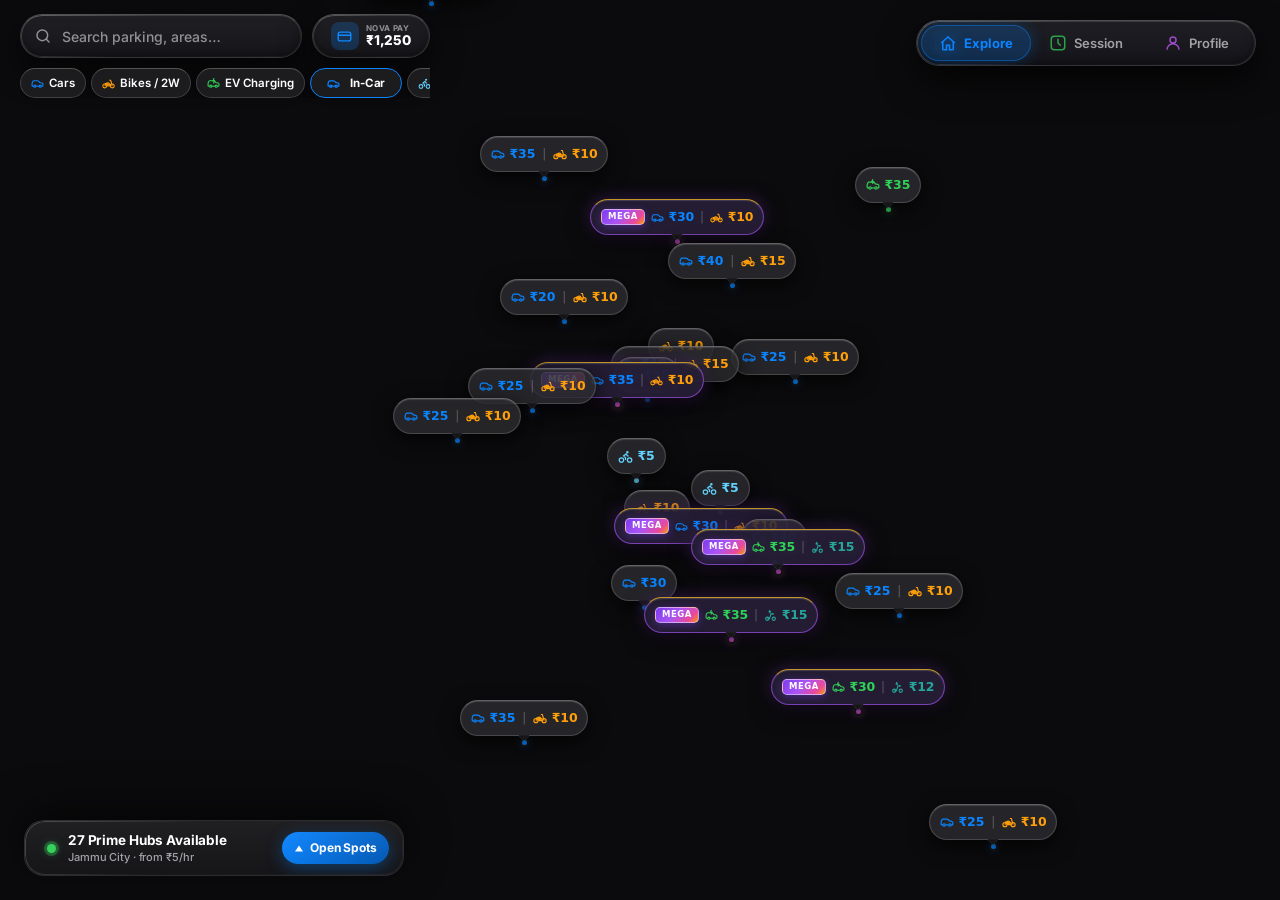
==== commit 44bd7d76: "Add files via upload" ====
--- a/index.html
+++ b/index.html
@@ -333,22 +333,11 @@
 
         <!-- Top Navigation Bar in Detail Drawer -->
         <div class="detail-nav-bar">
-          <button class="back-btn spring-btn" id="sheetBackBtn">
+          <button class="back-btn spring-btn" id="sheetBackBtn" type="button" aria-label="Back to map and spots">
             <svg width="20" height="20" viewBox="0 0 24 24" fill="none" stroke="currentColor" stroke-width="2.5" stroke-linecap="round" stroke-linejoin="round">
               <path d="M15 18l-6-6 6-6"/>
             </svg>
             <span>Back</span>
-          </button>
-          <button class="minimize-pill-btn spring-btn" id="sheetMinimizeBtn">
-            <svg width="16" height="16" viewBox="0 0 24 24" fill="none" stroke="currentColor" stroke-width="2.2" stroke-linecap="round" stroke-linejoin="round">
-              <path d="M4 14h6m0 0v6m0-6L3 21m17-7h-6m0 0v6m0-6l7 7"/>
-            </svg>
-            <span>Minimize</span>
-          </button>
-          <button class="glass-close-btn spring-btn" id="detailCloseBtn" type="button" aria-label="Close spot details">
-            <svg width="14" height="14" viewBox="0 0 24 24" fill="none" stroke="currentColor" stroke-width="2.6" stroke-linecap="round">
-              <line x1="18" y1="6" x2="6" y2="18"/><line x1="6" y1="6" x2="18" y2="18"/>
-            </svg>
           </button>
         </div>
 
--- a/css/styles.css
+++ b/css/styles.css
@@ -822,7 +822,7 @@
 
 
 .recenter-fab{
-  position:absolute;
+  position:absolute !important;
   bottom: calc(max(14px, env(safe-area-inset-bottom, 14px)) + 130px);
   right: max(16px, env(safe-area-inset-right, 16px));
   z-index:960;
@@ -832,7 +832,10 @@
   min-height:46px;
   padding:0;
   margin:0;
-  display:inline-flex;
+  display:none;
+  opacity:0;
+  pointer-events:none;
+  transform:scale(0.85);
   align-items:center;
   justify-content:center;
   border-radius:50%;
@@ -844,7 +847,13 @@
   line-height:1;
   text-align:center;
   overflow:hidden;
-  transition:background .2s, transform .2s var(--ease-micro), opacity .2s ease;
+  transition:background .2s, transform .22s var(--ease-state), opacity .22s ease;
+}
+body.has-live-gps .recenter-fab{
+  display:inline-flex !important;
+  opacity:1 !important;
+  pointer-events:auto !important;
+  transform:scale(1) !important;
 }
 .recenter-fab:hover{
   background:#ffffff;
@@ -1334,10 +1343,14 @@
   padding:14px 16px;
   border-radius:20px;
   background:var(--glass-card-bg);
-  backdrop-filter:blur(24px) saturate(180%);
-  -webkit-backdrop-filter:blur(24px) saturate(180%);
+  backdrop-filter:blur(20px) saturate(180%);
+  -webkit-backdrop-filter:blur(20px) saturate(180%);
   border:1px solid var(--glass-card-border);
   box-shadow:var(--glass-card-shadow);
+  box-sizing:border-box;
+  width:100%;
+  max-width:100%;
+  overflow:hidden;
 }
 .bay-2d-header, .d3d-header{
   display:flex;
@@ -1842,9 +1855,13 @@
 }
 .sheet-detail{
   width:100%;
+  max-width:100%;
   box-sizing:border-box;
   padding:0 var(--margin) calc(115px + var(--sat-bot));
   overflow-y:auto;
+  overflow-x:hidden;
+  -webkit-overflow-scrolling:touch;
+  overscroll-behavior-y:contain;
   max-height:calc(80vh - 48px);
   scrollbar-width:none;
   -ms-overflow-style:none;
@@ -1969,62 +1986,48 @@
 
 /* ─── §12  Spot Detail ───────────────────────────────────────── */
 .detail-nav-bar{
-  display:flex;
-  align-items:center;
-  gap:8px;
-  margin-bottom:14px;
-  width:100%;
+  position: sticky;
+  top: 0;
+  z-index: 50;
+  display: flex;
+  align-items: center;
+  justify-content: flex-start;
+  width: calc(100% + 32px);
+  margin-left: -16px;
+  margin-right: -16px;
+  padding: 12px 16px 10px 16px;
+  margin-bottom: 12px;
+  box-sizing: border-box;
+  background: rgba(255, 255, 255, 0.90);
+  backdrop-filter: blur(24px) saturate(180%);
+  -webkit-backdrop-filter: blur(24px) saturate(180%);
+  border-bottom: 1px solid rgba(0, 0, 0, 0.06);
+}
+[data-theme="dark"] .detail-nav-bar{
+  background: rgba(22, 22, 28, 0.90);
+  border-bottom: 1px solid rgba(255, 255, 255, 0.08);
 }
 .back-btn{
-  display:inline-flex;
-  align-items:center;
-  gap:6px;
-  color:var(--c-accent);
-  font-size:15px;
-  font-weight:600;
-  cursor:pointer;
-  background:none;
-  border:none;
-  padding:0;
-  height:36px;
-  transition:opacity .2s;
-  margin-bottom:0;
-  margin-right:auto;
-  white-space:nowrap;
-}
-.back-btn:hover{ opacity:0.8; }
-.minimize-pill-btn{
-  display:none;
-}
-@media (min-width:850px){
-  .minimize-pill-btn{
-    display:inline-flex;
-    align-items:center;
-    gap:6px;
-    height:32px;
-    padding:0 12px;
-    border-radius:16px;
-    background:rgba(0,122,255,.10);
-    color:var(--c-accent);
-    border:1px solid rgba(0,122,255,.22);
-    font-size:13px;
-    font-weight:600;
-    cursor:pointer;
-    transition:all .2s var(--ease-micro);
-  }
-  .minimize-pill-btn:hover{
-    background:rgba(0,122,255,.18);
-    transform:translateY(-1px);
-  }
-  .minimize-pill-btn:active{
-    transform:scale(.96);
-  }
-  [data-theme="dark"] .minimize-pill-btn{
-    background:rgba(10,132,255,.18);
-    color:#4DA3FF;
-    border-color:rgba(10,132,255,.32);
-  }
-}
+  display: inline-flex;
+  align-items: center;
+  gap: 6px;
+  color: var(--c-accent);
+  font-size: 16px;
+  font-weight: 600;
+  cursor: pointer;
+  background: none;
+  border: none;
+  padding: 4px 8px;
+  margin-left: -6px;
+  border-radius: 8px;
+  height: 36px;
+  transition: opacity .2s, transform .15s ease;
+  margin-bottom: 0;
+  margin-right: auto;
+  white-space: nowrap;
+}
+.back-btn:hover{ opacity: 0.82; }
+.back-btn:active{ transform: scale(0.96); opacity: 0.7; }
 
 .detail-header{ display:flex;gap:16px;margin-bottom:20px }
 .detail-thumb{
@@ -2043,21 +2046,51 @@
 .star-count{ font-size:12px;color:var(--c-text3) }
 
 .detail-metrics{
-  display:grid;grid-template-columns:repeat(3,1fr);gap:10px;
+  display:grid;grid-template-columns:repeat(3,minmax(0, 1fr));gap:8px;
   margin-bottom:16px;
+  width:100%;
+  box-sizing:border-box;
 }
 .metric{
   display:flex;flex-direction:column;align-items:center;justify-content:center;
-  padding:14px 8px;text-align:center;
+  padding:12px 6px;text-align:center;
   border-radius:18px;
   background:var(--glass-card-bg);
   backdrop-filter:blur(20px) saturate(180%);
   -webkit-backdrop-filter:blur(20px) saturate(180%);
   border:1px solid var(--glass-card-border);
   box-shadow:var(--glass-card-shadow);
-}
-.m-val{ font-size:17px;font-weight:700;color:var(--c-text);margin-bottom:4px }
-.m-lbl{ font-size:11px;color:var(--c-text2);text-transform:uppercase;letter-spacing:.06em }
+  min-width:0;
+  overflow:hidden;
+  box-sizing:border-box;
+}
+.m-val{
+  font-size:14.5px;
+  font-weight:700;
+  color:var(--c-text);
+  margin-bottom:4px;
+  white-space:nowrap;
+  overflow:hidden;
+  text-overflow:ellipsis;
+  max-width:100%;
+  display:flex;
+  align-items:center;
+  justify-content:center;
+  gap:3px;
+}
+.m-val svg{
+  flex-shrink:0;
+}
+.m-lbl{
+  font-size:10.5px;
+  color:var(--c-text2);
+  text-transform:uppercase;
+  letter-spacing:.06em;
+  white-space:nowrap;
+  overflow:hidden;
+  text-overflow:ellipsis;
+  max-width:100%;
+}
 
 .detail-tags{
   display:flex;flex-wrap:wrap;gap:8px;
@@ -3496,10 +3529,16 @@
   }
   .sheet-detail{
     max-height: min(640px, calc(100dvh - 120px)) !important;
-    padding: 16px 20px 32px !important;
+    padding: 0 20px 32px !important;
     overflow-y: auto !important;
     scrollbar-width: none !important;
     -ms-overflow-style: none !important;
+  }
+  .sheet-detail .detail-nav-bar{
+    width: calc(100% + 40px) !important;
+    margin-left: -20px !important;
+    margin-right: -20px !important;
+    padding: 14px 20px 12px 20px !important;
   }
   .sheet-detail .detail-hero{ margin-bottom: 14px; }
   .sheet-detail .key-metrics{ margin-bottom: 14px; }
@@ -3739,7 +3778,13 @@
   }
   .sheet-detail{
     max-height: min(540px, calc(100dvh - 190px));
-    padding: 16px 20px 32px;
+    padding: 0 20px 32px;
+  }
+  .sheet-detail .detail-nav-bar{
+    width: calc(100% + 40px);
+    margin-left: -20px;
+    margin-right: -20px;
+    padding: 14px 20px 12px;
   }
 
   /* Recenter FAB stacked above drawer */
@@ -3932,7 +3977,13 @@
   }
   .sheet-detail{
     max-height: calc(100dvh - 104px);
-    padding: 10px 14px 24px;
+    padding: 0 14px 24px;
+  }
+  .sheet-detail .detail-nav-bar{
+    width: calc(100% + 28px);
+    margin-left: -14px;
+    margin-right: -14px;
+    padding: 10px 14px 8px;
   }
   .recenter-fab{
     bottom: 14px;
@@ -4418,11 +4469,23 @@
   }
   .sheet-detail{
     max-height: calc(88dvh - 36px) !important;
-    padding: 12px 16px calc(32px + env(safe-area-inset-bottom, 16px)) !important;
+    padding: 0 16px calc(32px + env(safe-area-inset-bottom, 16px)) !important;
+    overflow-x: hidden !important;
+    box-sizing: border-box !important;
+    width: 100% !important;
+    max-width: 100% !important;
+  }
+  .sheet-detail .detail-nav-bar{
+    width: calc(100% + 32px) !important;
+    margin-left: -16px !important;
+    margin-right: -16px !important;
+    padding: 12px 16px 10px 16px !important;
   }
   .recenter-fab{
+    position: absolute !important;
     bottom: calc(max(14px, env(safe-area-inset-bottom, 14px)) + 124px) !important;
-    right: max(16px, env(safe-area-inset-right, 16px)) !important;
+    left: calc(100% - 46px - max(16px, env(safe-area-inset-right, 16px))) !important;
+    right: auto !important;
     width: 46px !important;
     height: 46px !important;
     min-width: 46px !important;
@@ -4431,13 +4494,22 @@
     margin: 0 !important;
     border-radius: 50% !important;
     z-index: 960 !important;
-    display: inline-flex !important;
+    display: none !important;
+    opacity: 0 !important;
+    pointer-events: none !important;
+    transform: scale(0.85) !important;
     align-items: center !important;
     justify-content: center !important;
     box-sizing: border-box !important;
     line-height: 1 !important;
     overflow: hidden !important;
     transition: transform 0.22s var(--ease-state), opacity 0.2s ease, background 0.2s ease !important;
+  }
+  body.has-live-gps .recenter-fab{
+    display: inline-flex !important;
+    opacity: 1 !important;
+    pointer-events: auto !important;
+    transform: scale(1) !important;
   }
   .recenter-fab svg{
     display: block !important;
@@ -4450,7 +4522,9 @@
     z-index: 2 !important;
   }
   body.detail-view-active .recenter-fab,
-  body.explore-sheet-expanded .recenter-fab{
+  body.explore-sheet-expanded .recenter-fab,
+  body.has-live-gps.detail-view-active .recenter-fab,
+  body.has-live-gps.explore-sheet-expanded .recenter-fab{
     opacity: 0 !important;
     pointer-events: none !important;
     transform: scale(0.85) !important;
@@ -5858,25 +5932,48 @@
   gap:10px;
   margin-bottom:16px;
   width:100%;
-}
+  box-sizing:border-box;
+}
+
+/* Dedicated Single-Choice Layout (EV-only, Bike-only, Car-only, Bicycle) */
+.veh-choice-selector.single-choice,
+.veh-choice-selector:has(> .vcs-card[style*="display: none"]),
+.veh-choice-selector:has(> .vcs-card:only-child) {
+  grid-template-columns: 1fr !important;
+}
+
+.veh-choice-selector.single-choice .vcs-card,
+.veh-choice-selector:has(> .vcs-card[style*="display: none"]) .vcs-card:not([style*="display: none"]) {
+  grid-column: 1 / -1 !important;
+  width: 100% !important;
+  padding: 13px 15px;
+}
+
 .vcs-card{
   display:flex;
   flex-direction:column;
   gap:8px;
-  padding:12px;
+  padding:12px 13px;
   border-radius:16px;
   background:var(--glass-card-bg);
-  backdrop-filter:blur(24px) saturate(180%);
-  -webkit-backdrop-filter:blur(24px) saturate(180%);
+  backdrop-filter:blur(20px) saturate(180%);
+  -webkit-backdrop-filter:blur(20px) saturate(180%);
   border:1.5px solid var(--glass-card-border);
   box-shadow:var(--glass-card-shadow);
   cursor:pointer;
   text-align:left;
   transition:border-color 0.2s, background-color 0.2s, box-shadow 0.2s, transform 0.15s cubic-bezier(0.32, 1, 0.32, 1);
   user-select:none;
+  box-sizing:border-box;
+  min-width:0;
+  width:100%;
+  overflow:hidden;
+  transform:translateZ(0);
+  -webkit-transform:translateZ(0);
+  contain:paint;
 }
 .vcs-card:active{
-  transform:scale(0.97);
+  transform:scale(0.98) translateZ(0);
 }
 .vcs-card.active{
   box-shadow:0 4px 14px rgba(0,0,0,0.08);
@@ -5894,6 +5991,8 @@
   justify-content:space-between;
   align-items:center;
   width:100%;
+  min-width:0;
+  gap:6px;
 }
 .vcs-icon{
   width:32px;
@@ -5924,26 +6023,54 @@
   flex-direction:column;
   gap:2px;
   width:100%;
+  min-width:0;
+  overflow:hidden;
 }
 .vcs-label{
-  font-size:13px;
+  font-size:12.5px;
   font-weight:700;
   color:var(--text-primary);
   letter-spacing:-0.01em;
-  white-space:nowrap;
+  line-height:1.25;
+  white-space:normal;
+  word-break:break-word;
+  overflow-wrap:break-word;
+  display:-webkit-box;
+  -webkit-line-clamp:2;
+  -webkit-box-orient:vertical;
+  overflow:hidden;
+  text-overflow:ellipsis;
+}
+.veh-choice-selector.single-choice .vcs-label{
+  font-size:13.5px;
 }
 .vcs-avail{
   font-size:11px;
   font-weight:500;
   color:var(--text-secondary);
-  white-space:nowrap;
+  line-height:1.3;
+  white-space:normal;
+  word-break:break-word;
+  overflow-wrap:break-word;
+  display:-webkit-box;
+  -webkit-line-clamp:2;
+  -webkit-box-orient:vertical;
+  overflow:hidden;
+  text-overflow:ellipsis;
+}
+.veh-choice-selector.single-choice .vcs-avail{
+  font-size:11.5px;
 }
 .vcs-price{
-  font-size:14px;
+  font-size:13px;
   font-weight:800;
   color:var(--text-primary);
   letter-spacing:-0.02em;
   white-space:nowrap;
+  flex-shrink:0;
+}
+.veh-choice-selector.single-choice .vcs-price{
+  font-size:14.5px;
 }
 .vcs-card.active[data-veh="car"] .vcs-price{
   color:var(--vehicle-car-fg);
@@ -6303,11 +6430,13 @@
 /* Dark Mode Overrides for Vehicle Choice Selector and List Badges */
 [data-theme="dark"] .vcs-card{
   background:rgba(28, 28, 34, 0.65);
-  backdrop-filter:blur(28px) saturate(200%);
-  -webkit-backdrop-filter:blur(28px) saturate(200%);
+  backdrop-filter:blur(20px) saturate(190%);
+  -webkit-backdrop-filter:blur(20px) saturate(190%);
   border:1.5px solid rgba(255,255,255,0.12);
   border-top:1.5px solid rgba(255,255,255,0.22);
   box-shadow:var(--glass-card-shadow);
+  box-sizing:border-box;
+  min-width:0;
 }
 [data-theme="dark"] .vcs-card.active[data-veh="car"]{
   border-color:var(--vehicle-car-fg);
@@ -6339,7 +6468,7 @@
   color:#FFFFFF;
 }
 [data-theme="dark"] .vcs-avail{
-  color:#818181;
+  color:rgba(235, 235, 245, 0.65);
 }
 [data-theme="dark"] .vcs-price{
   color:#FFFFFF;
